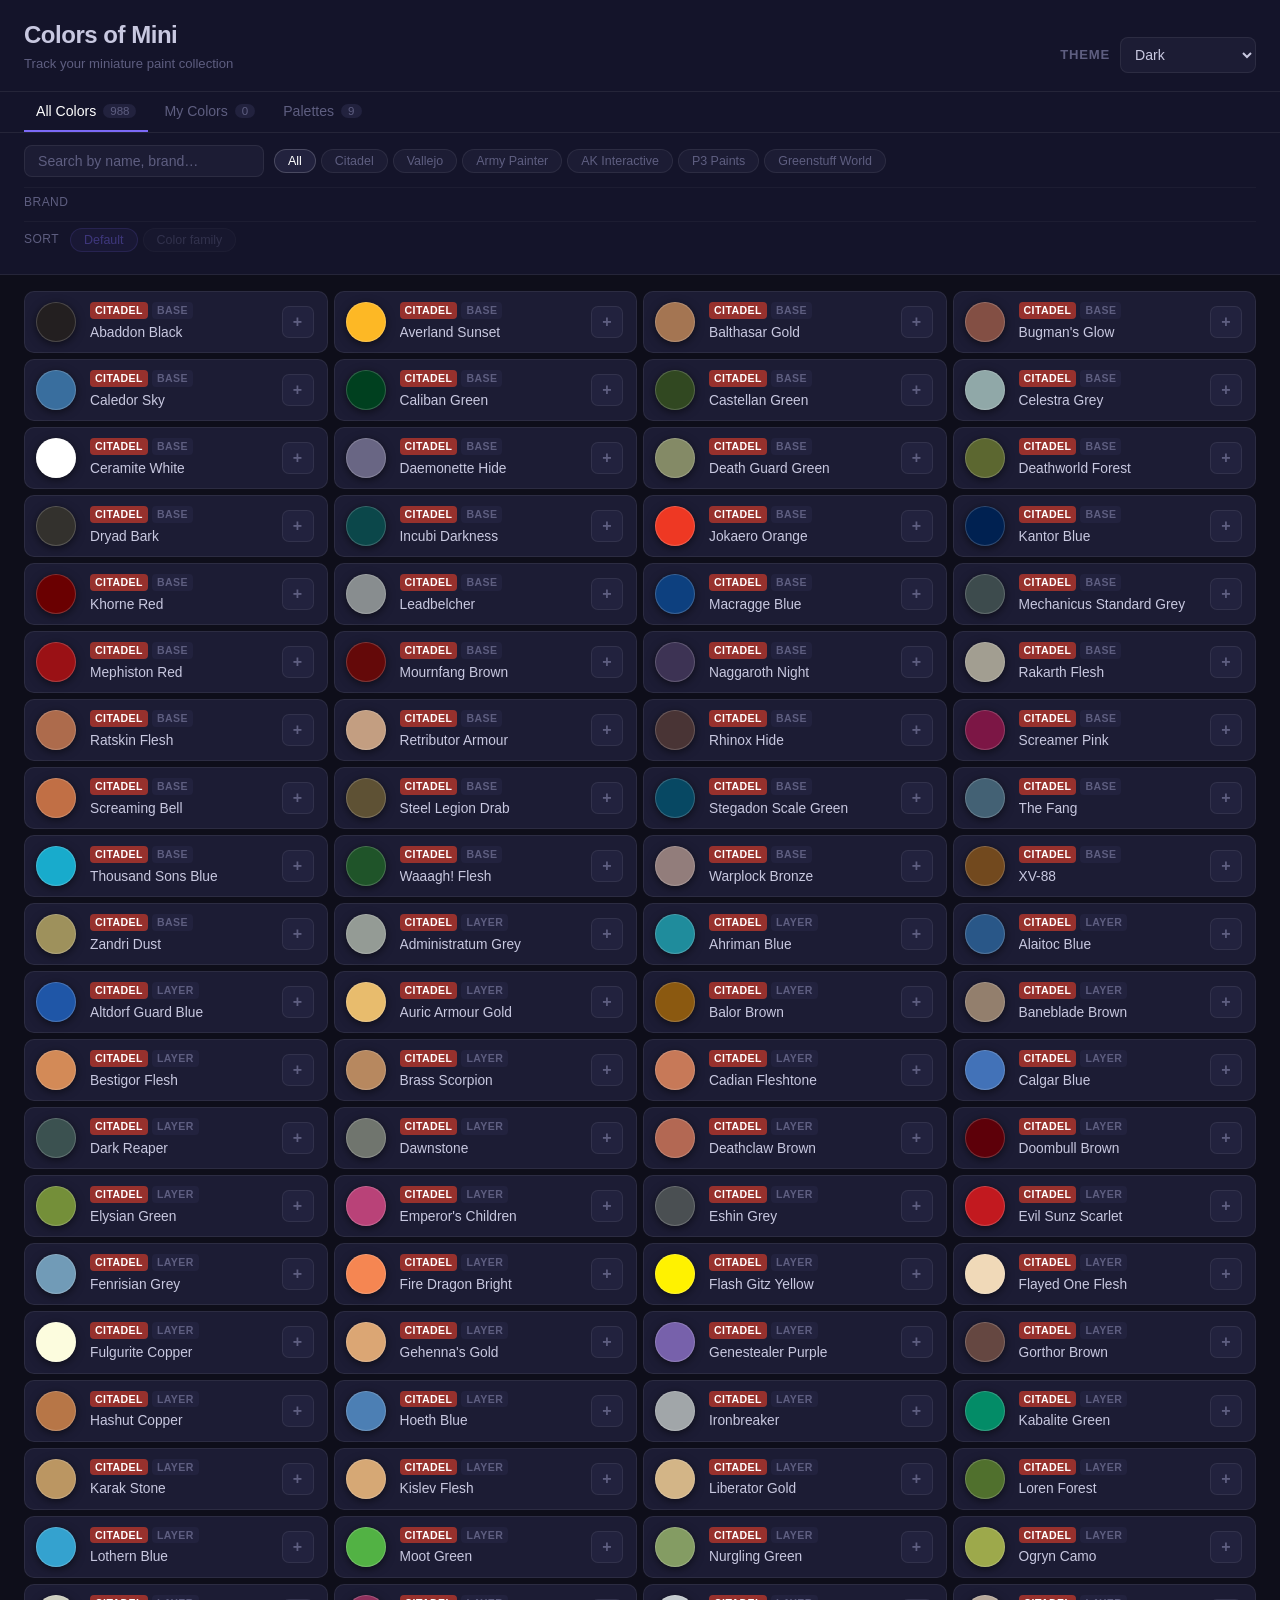
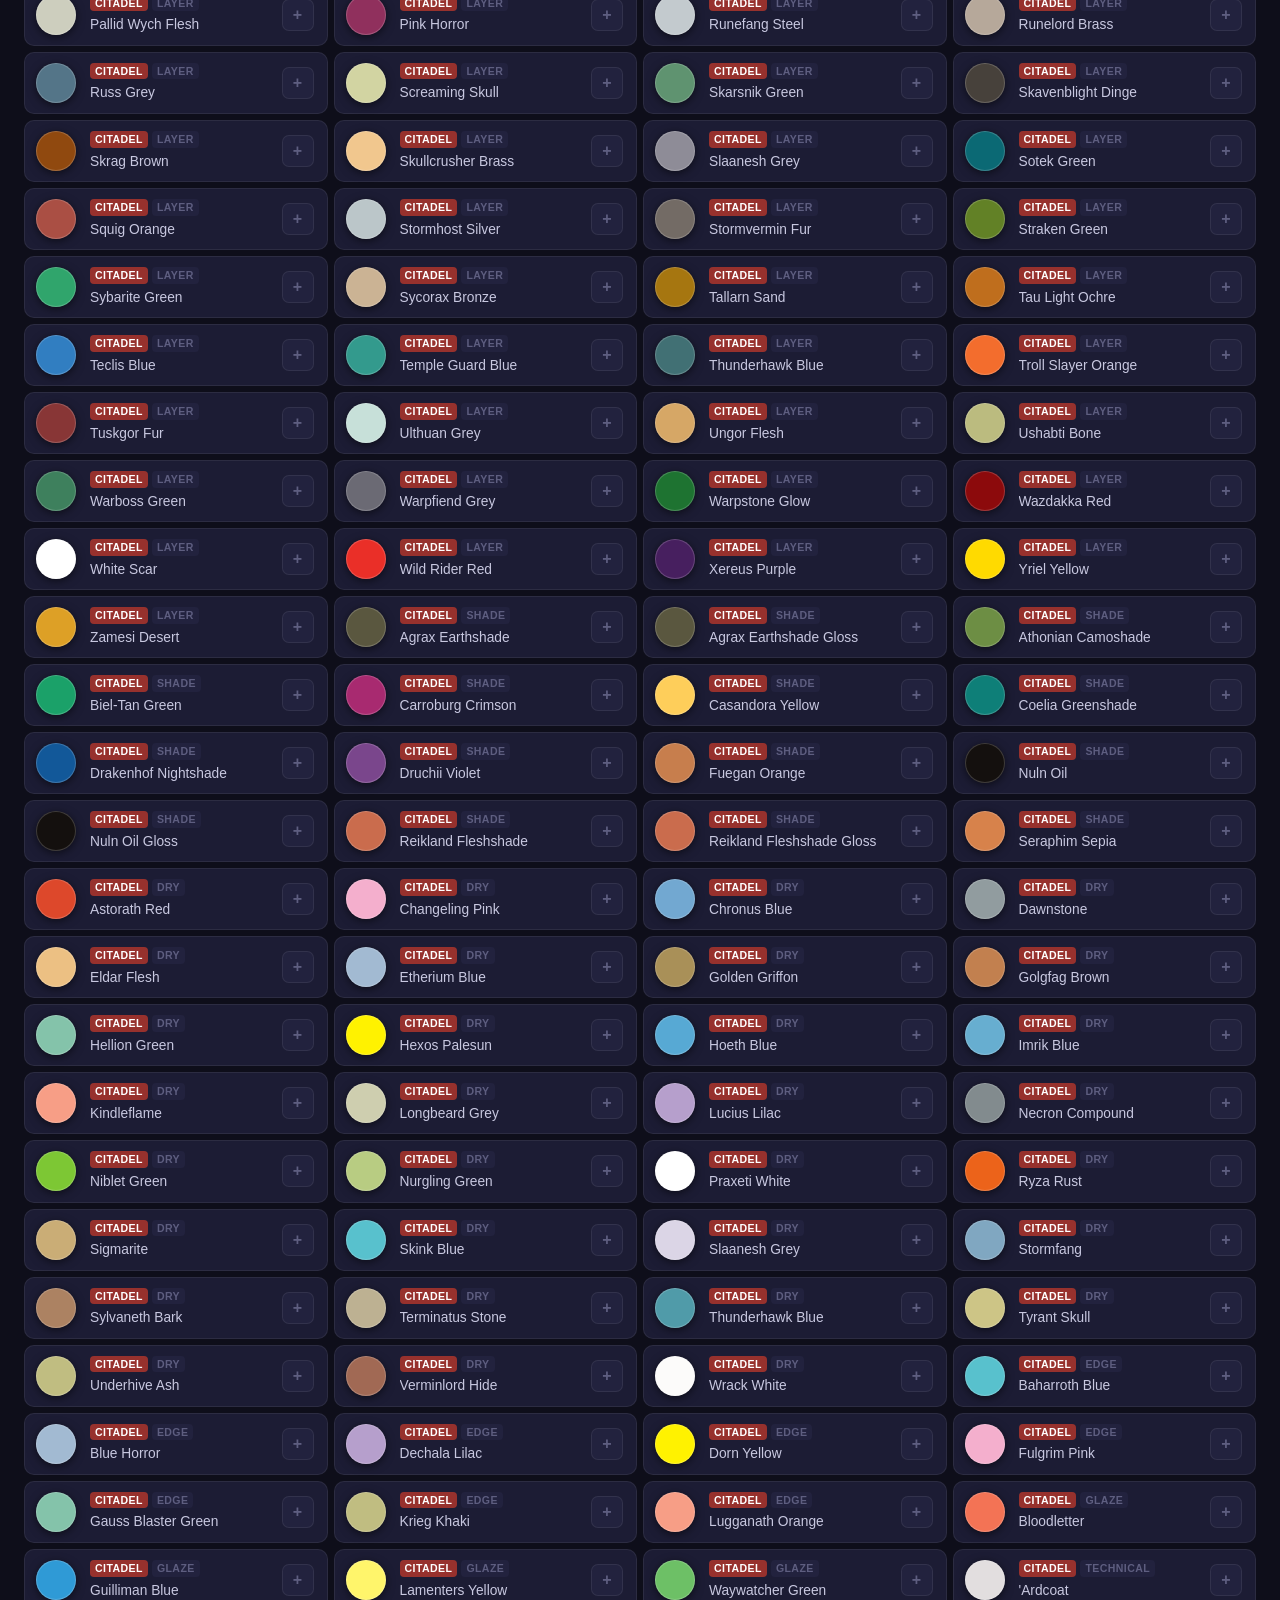
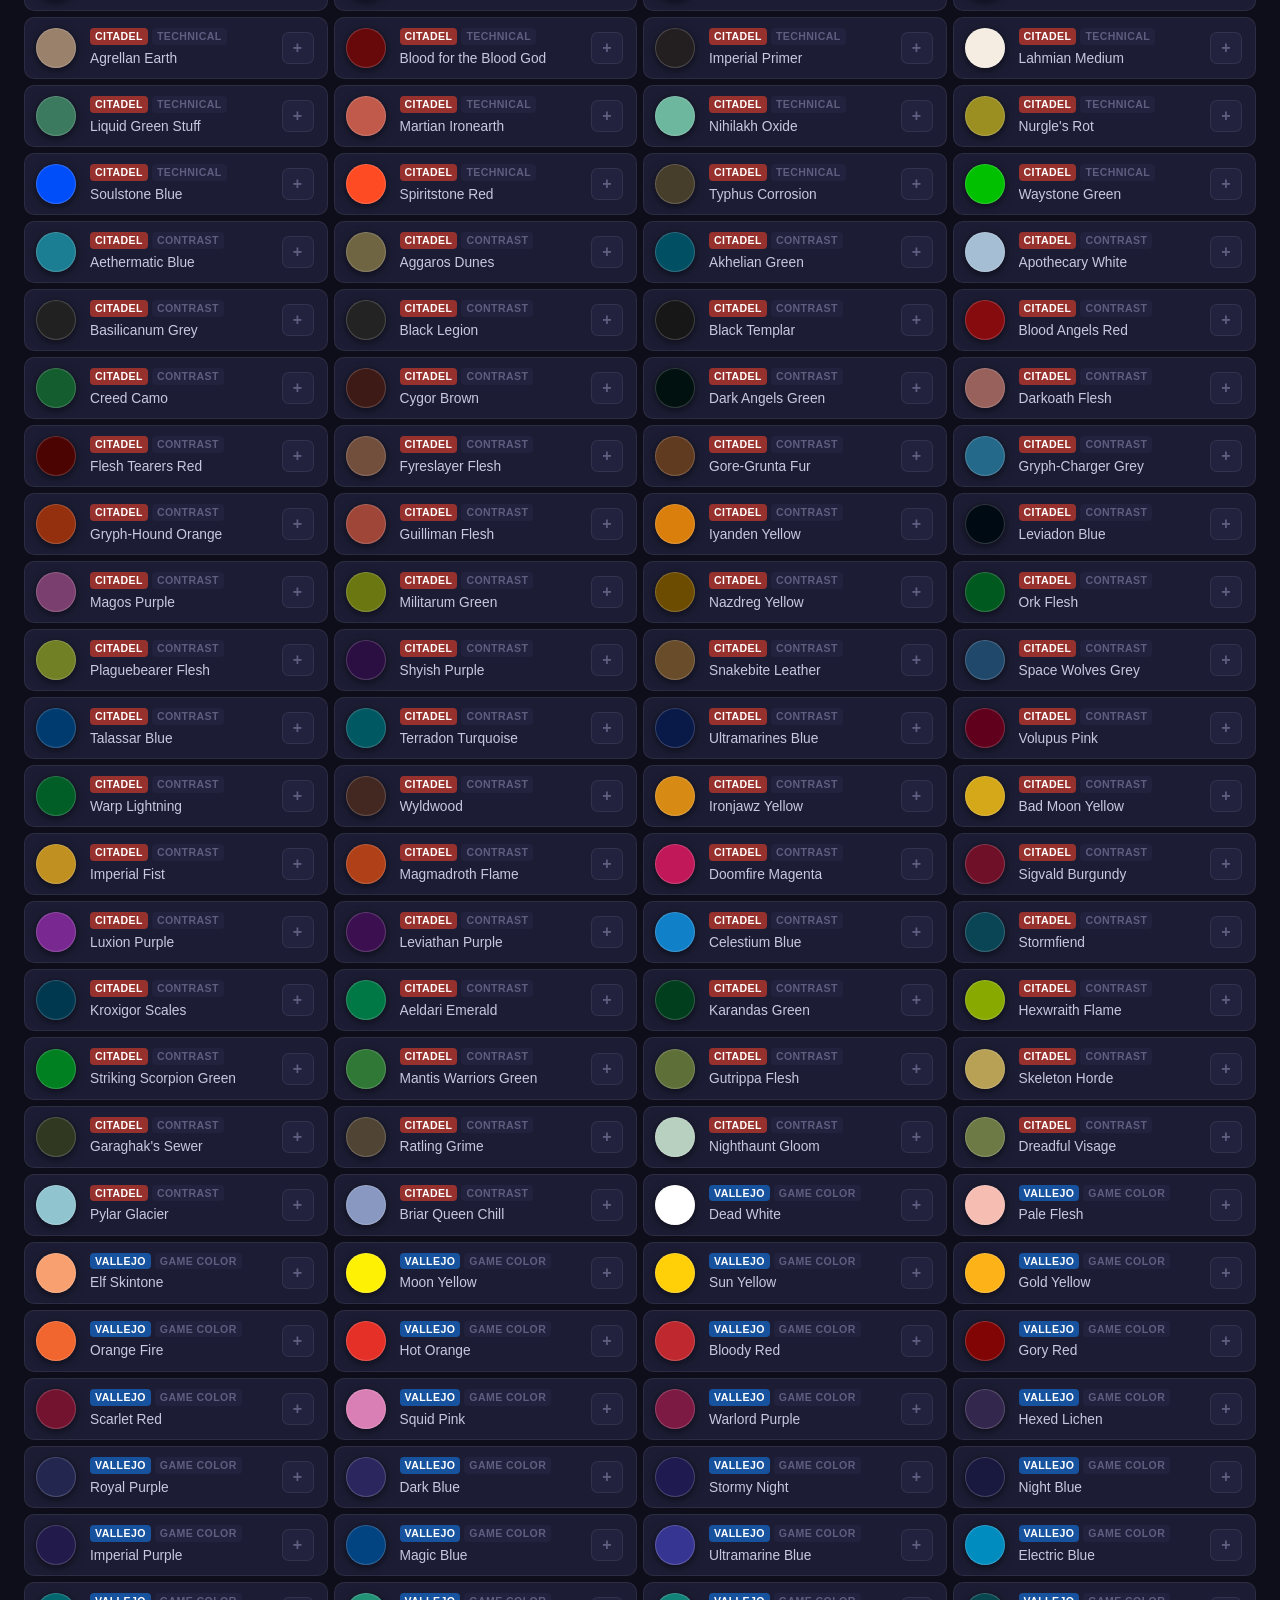
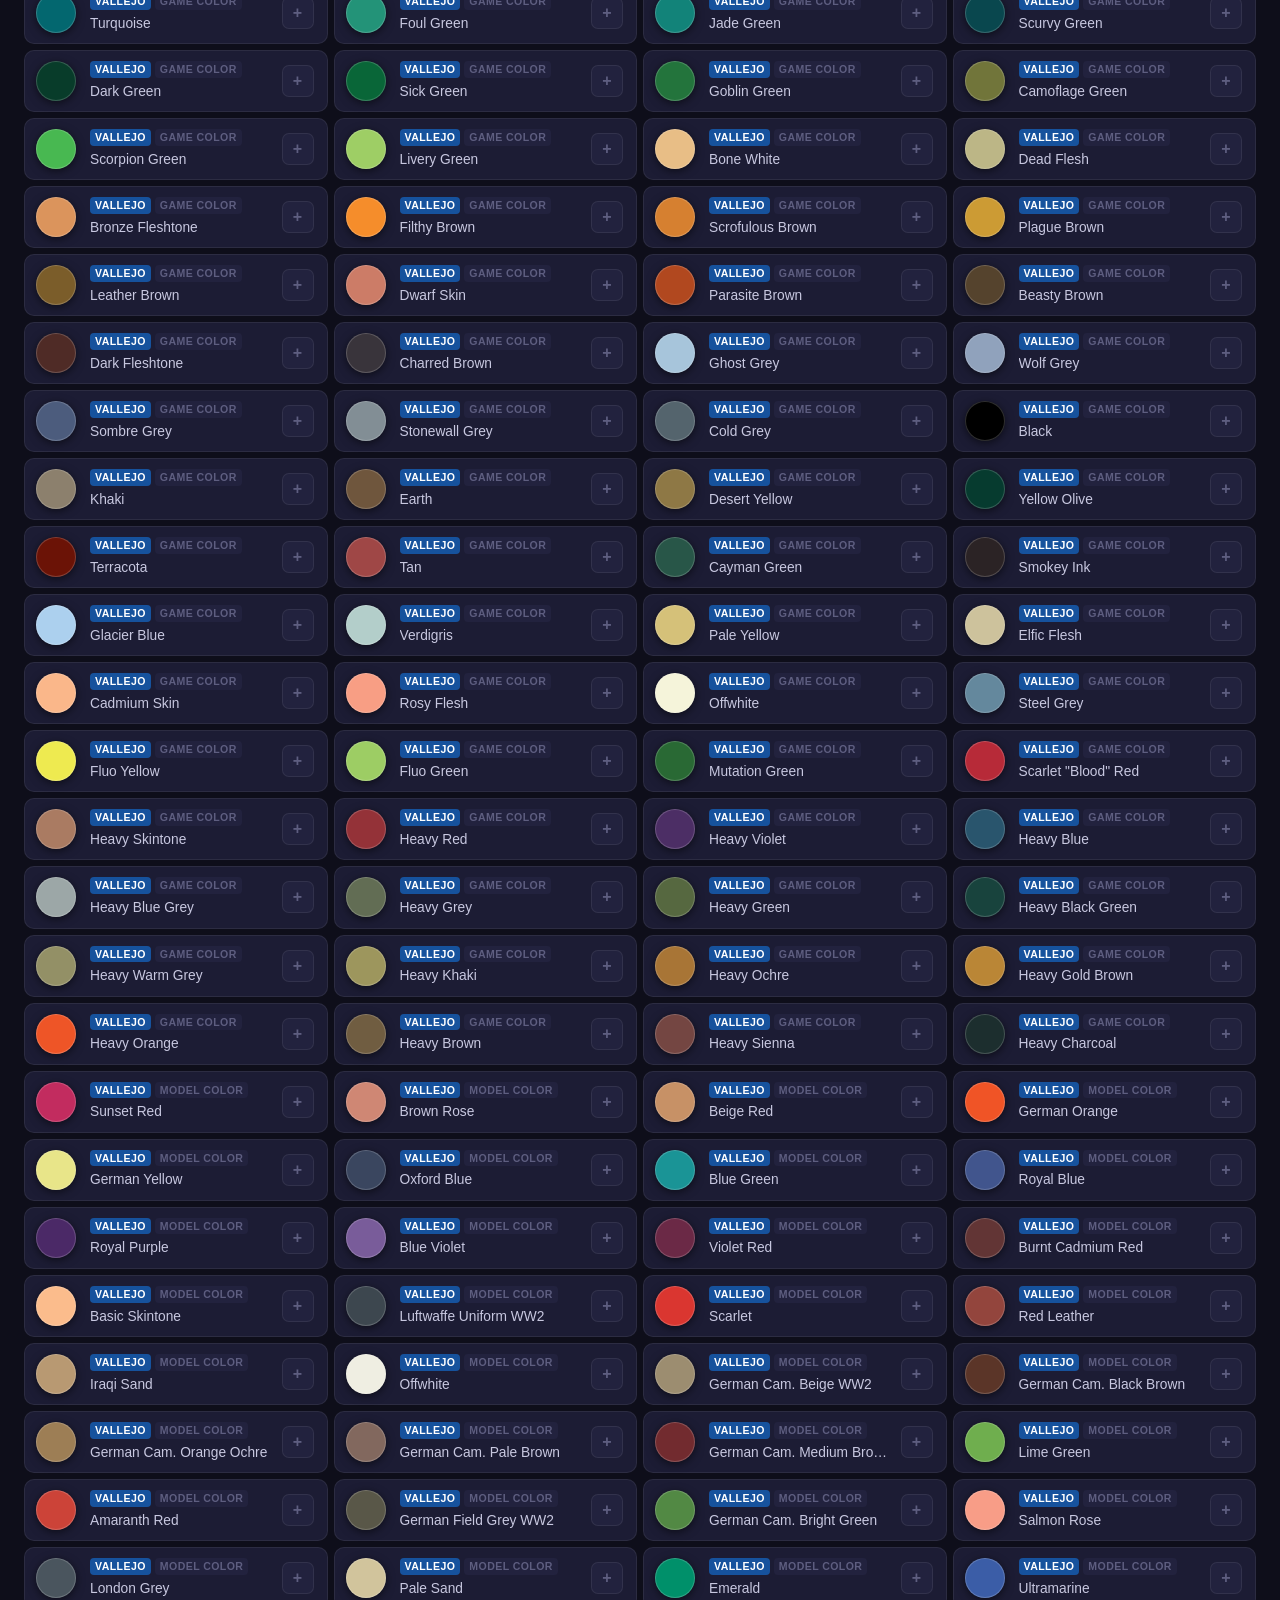
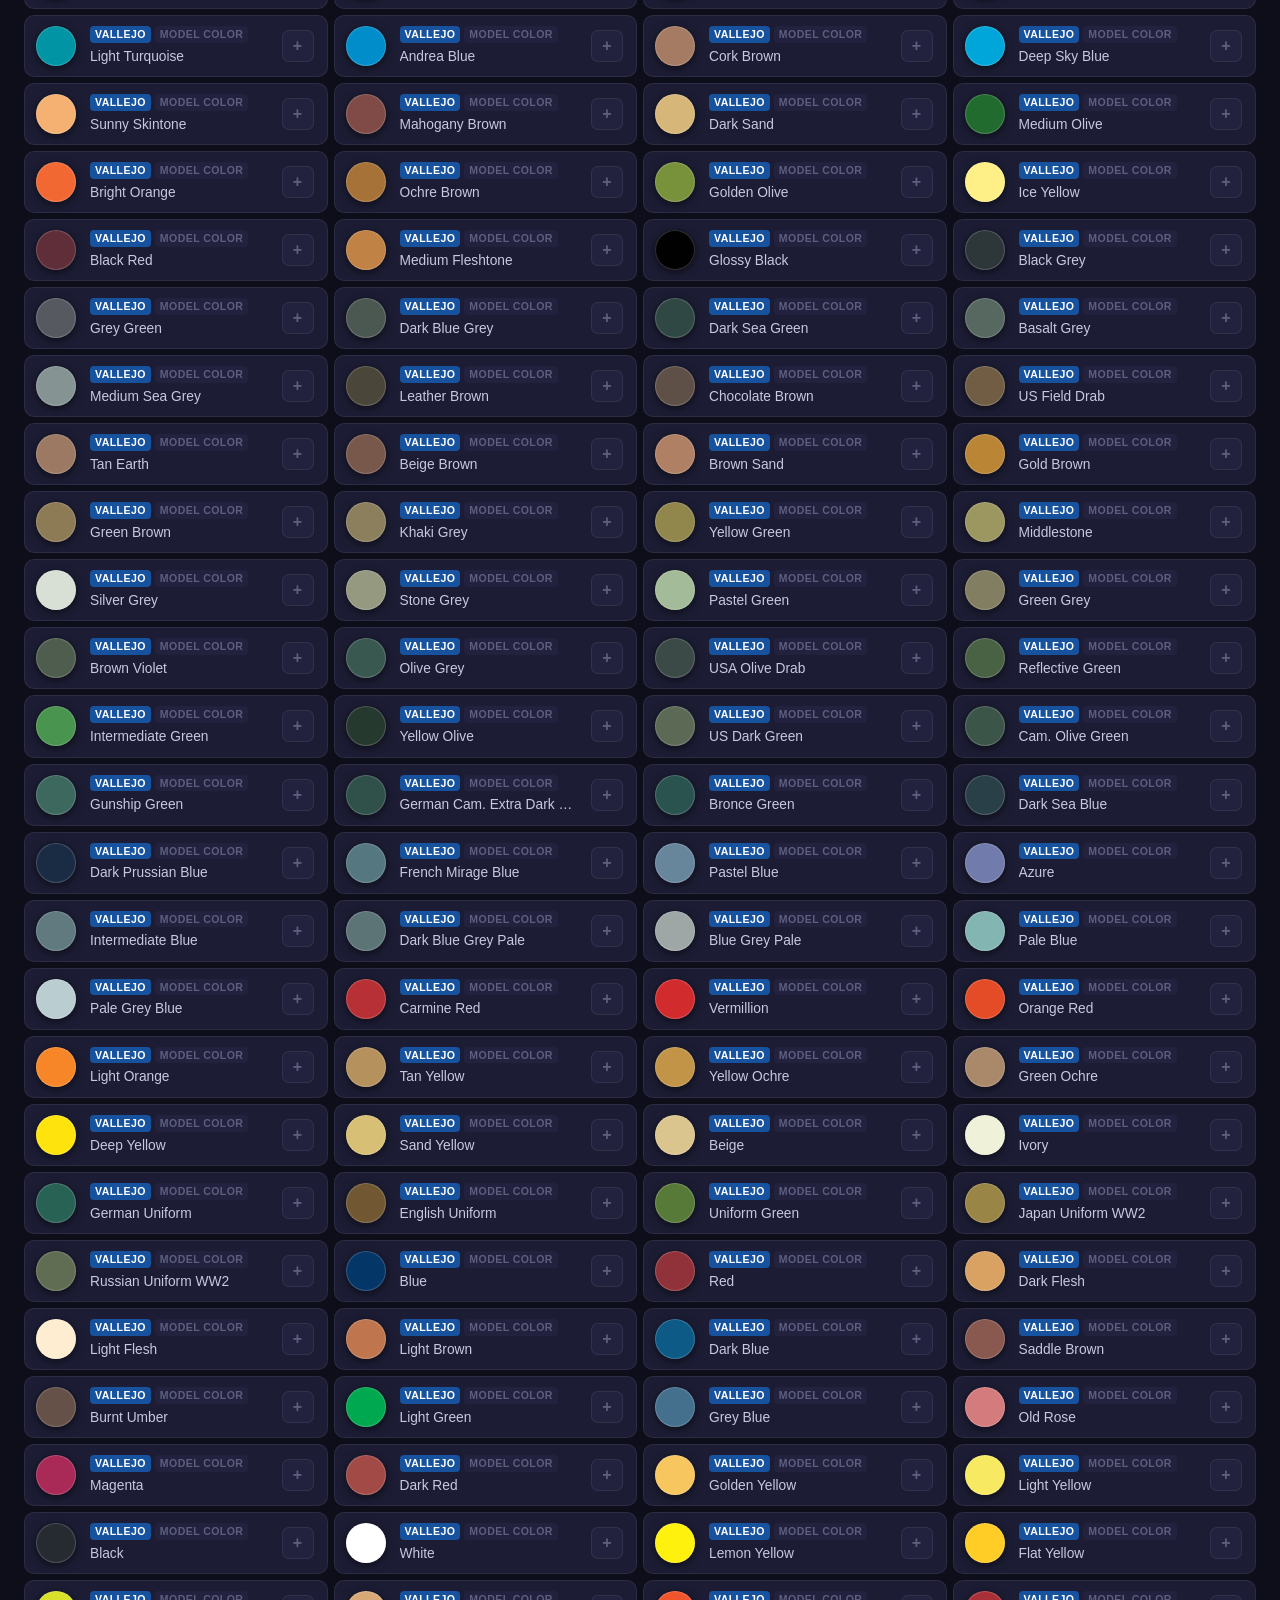
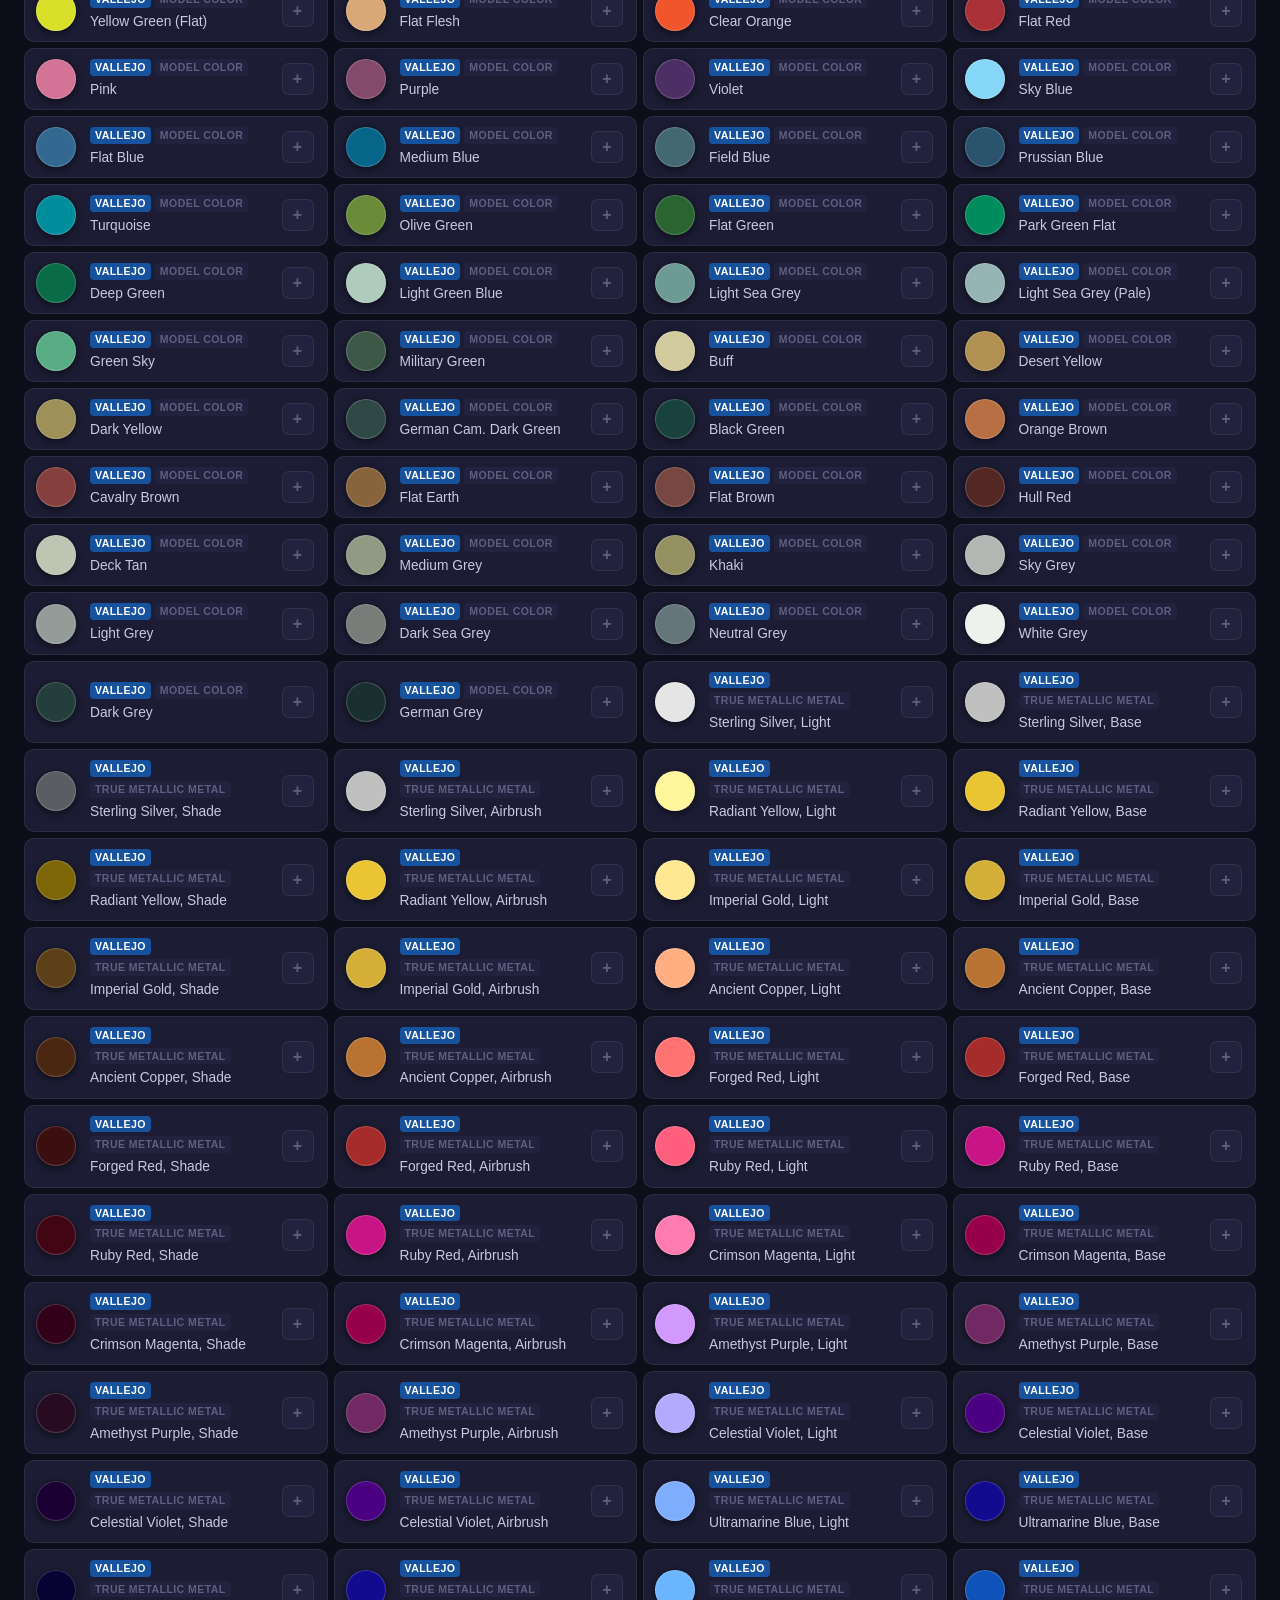
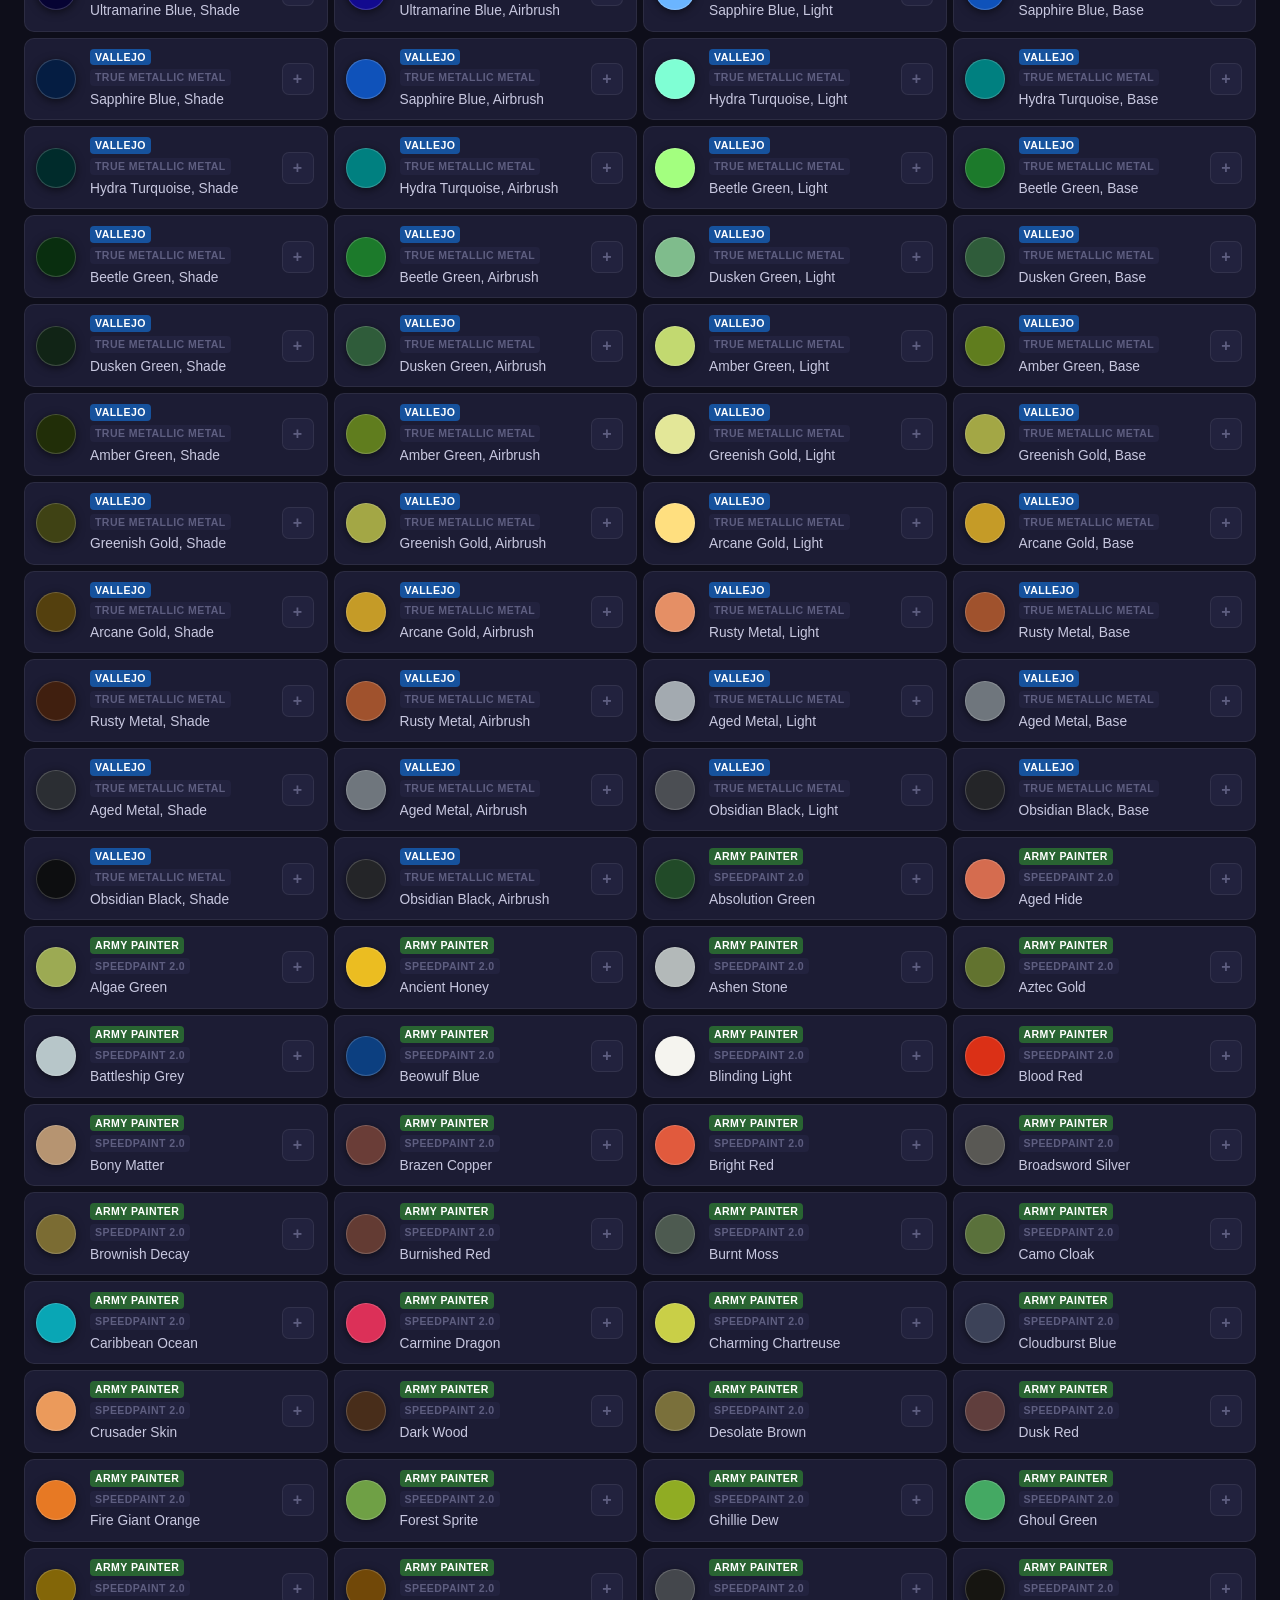
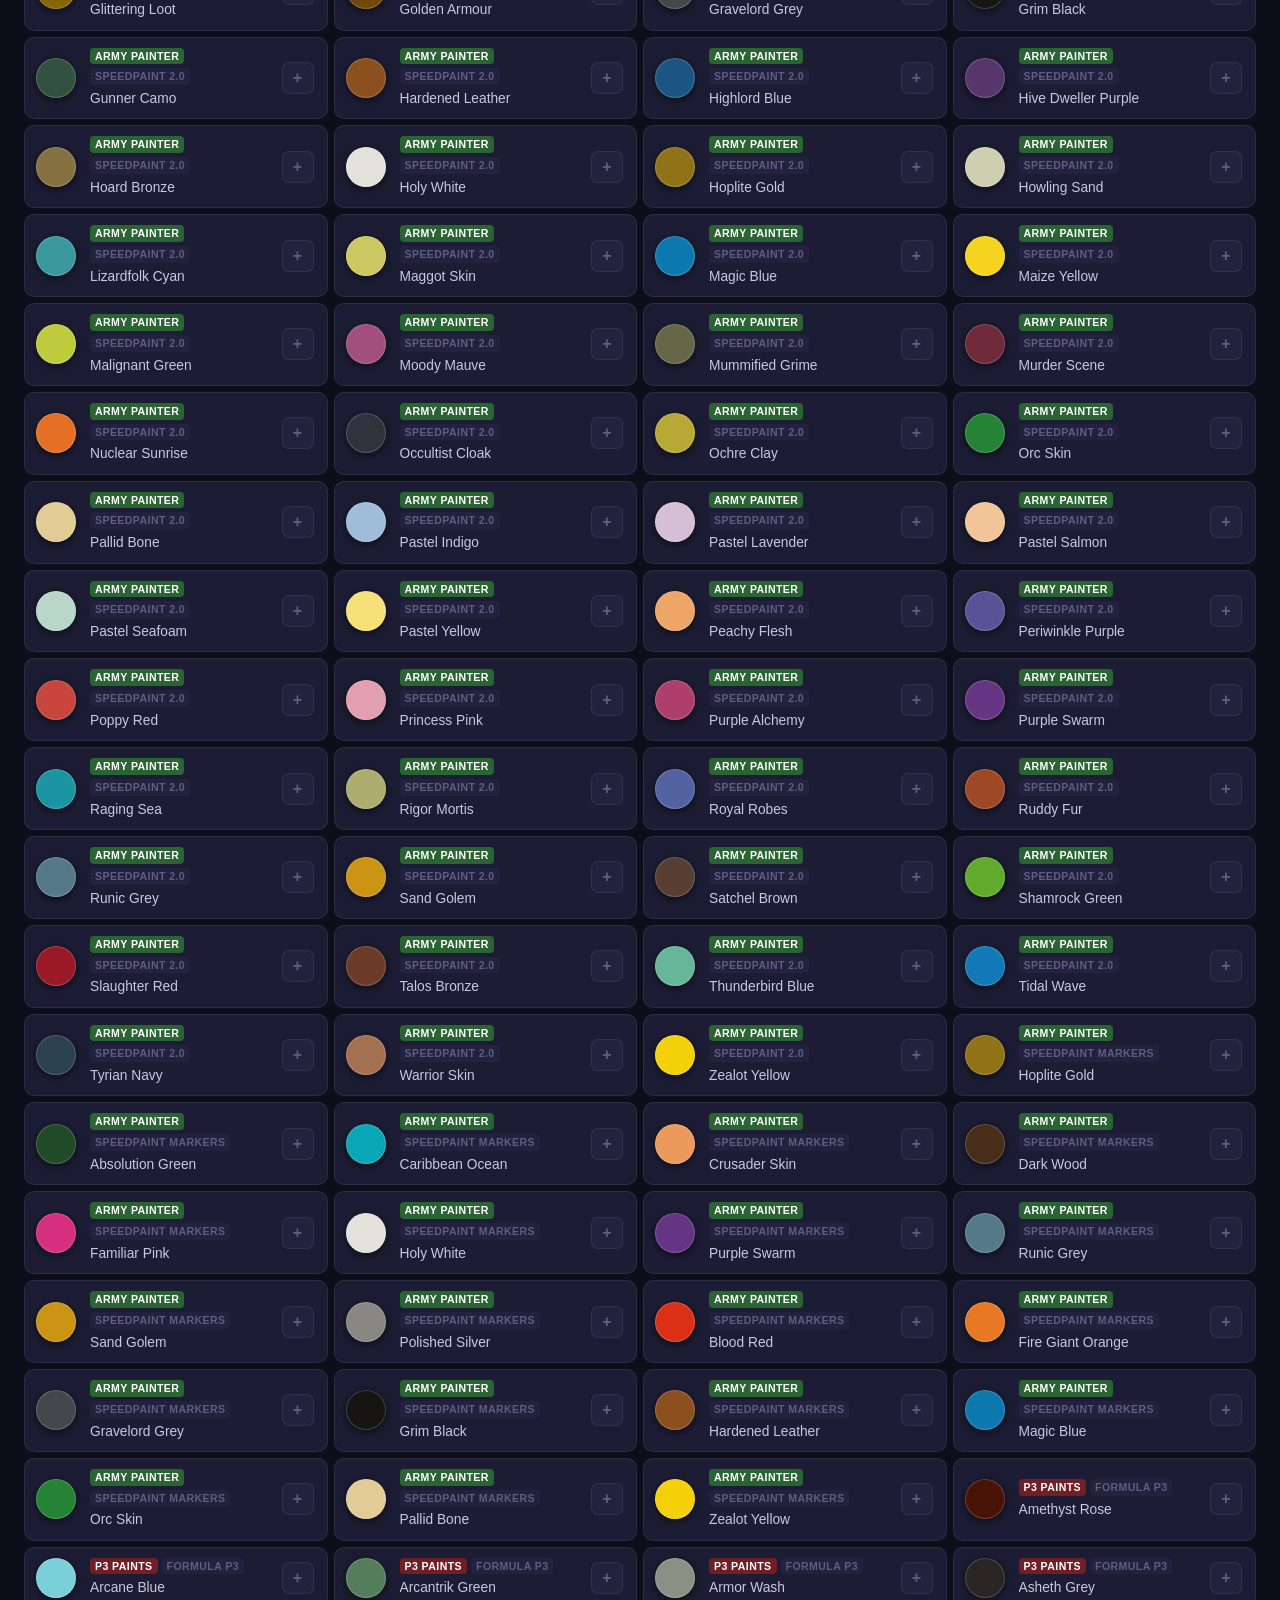
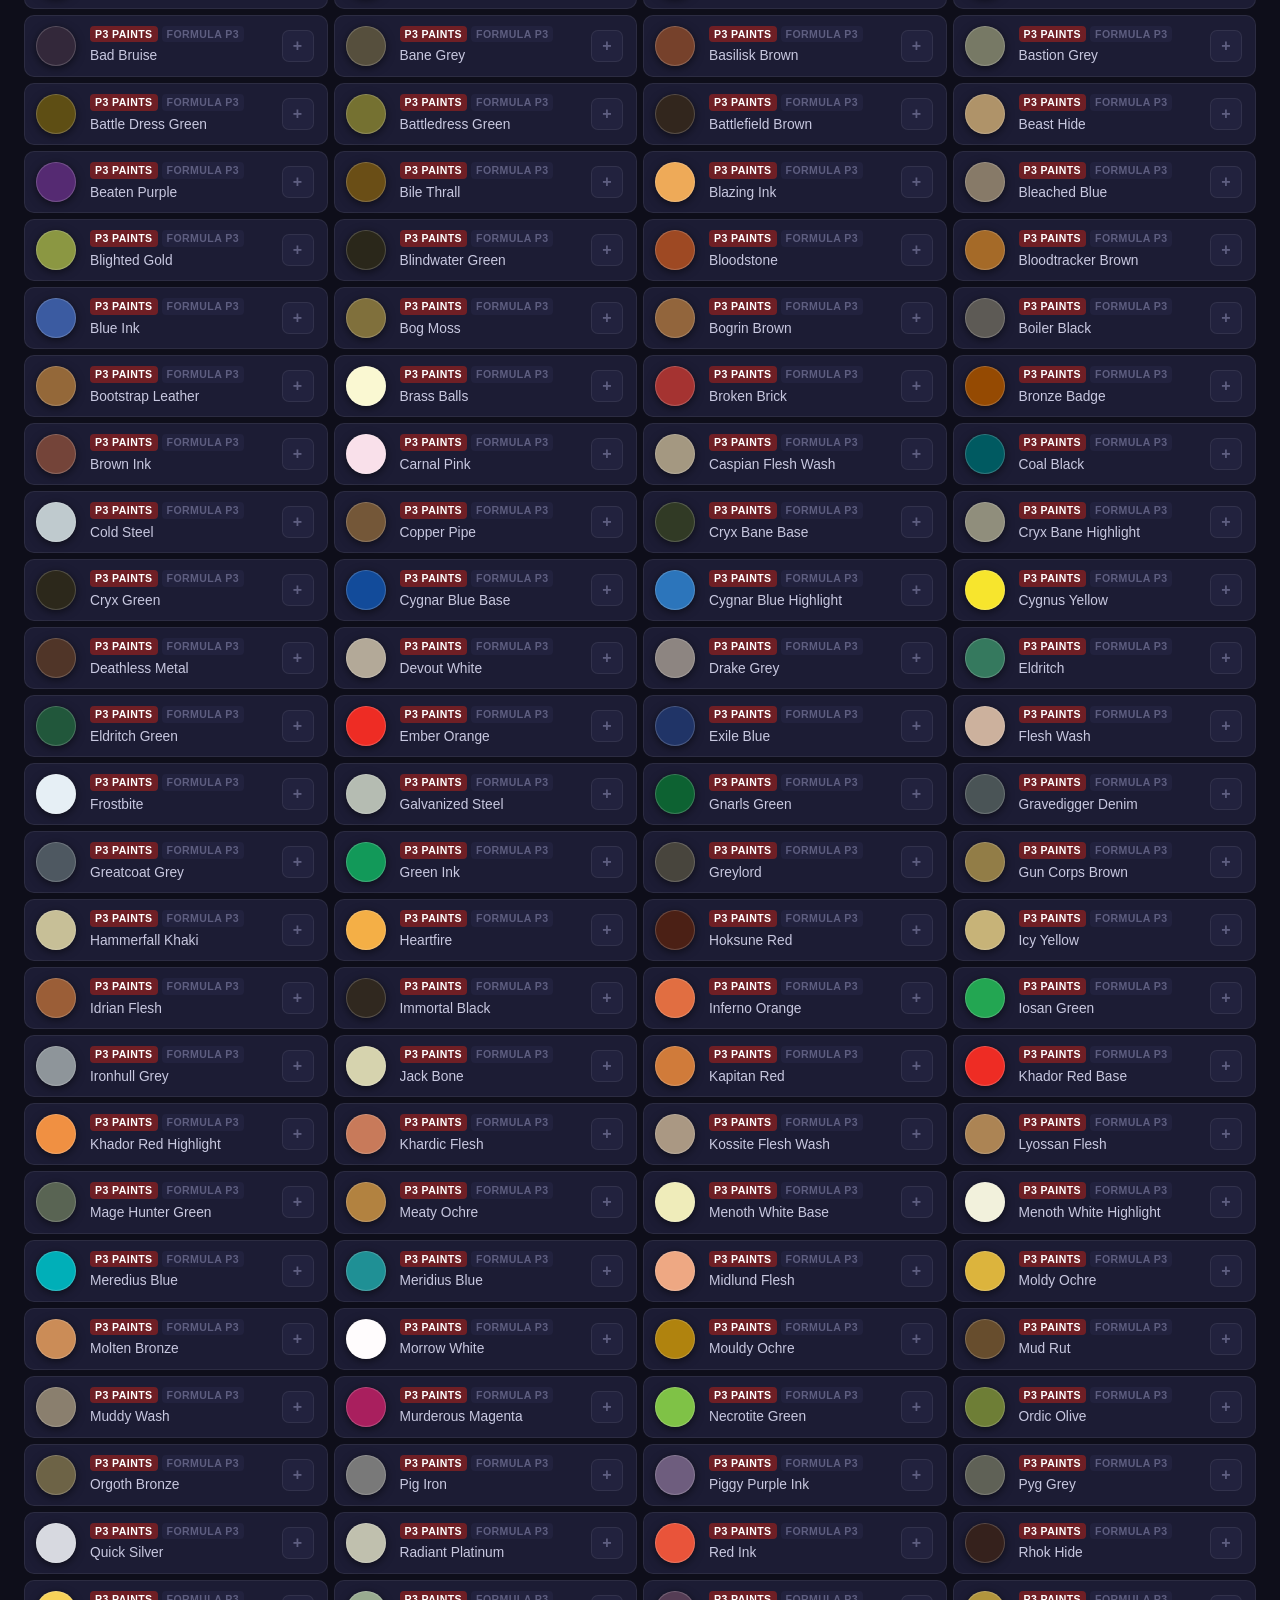
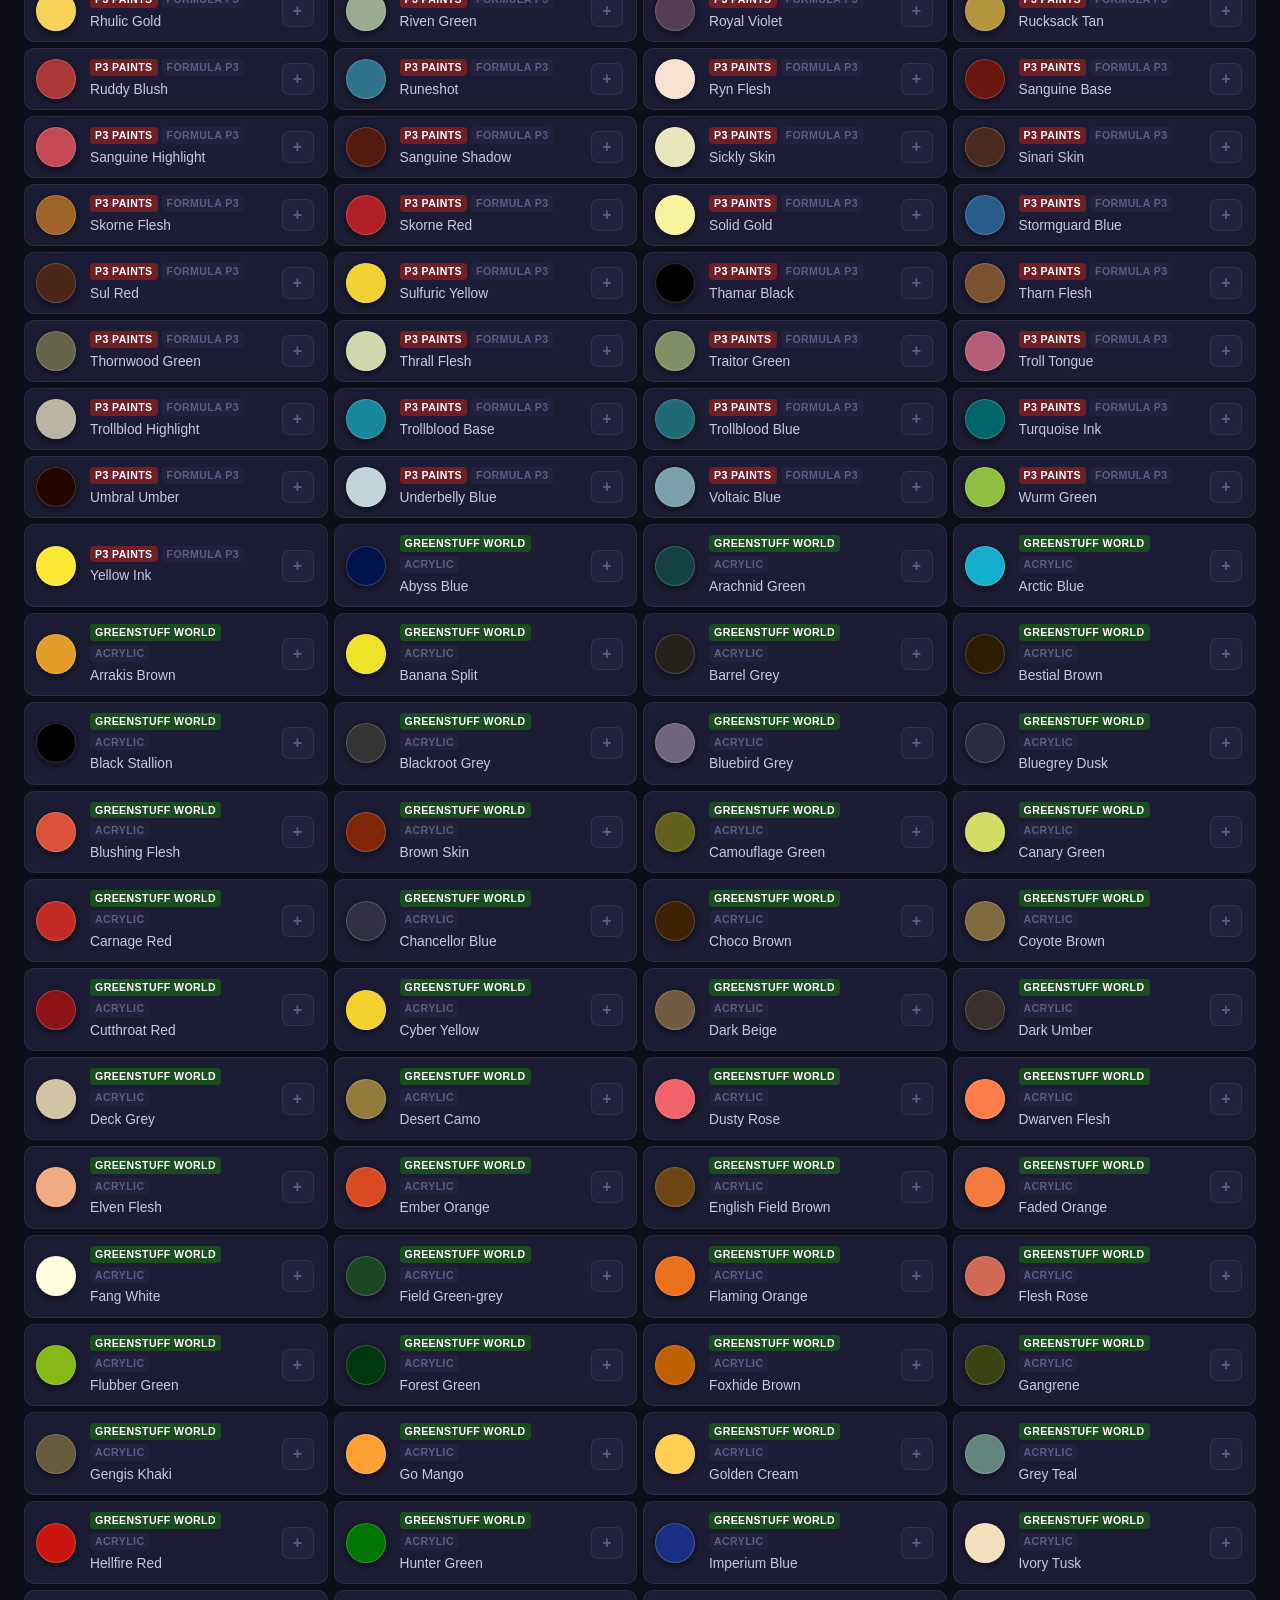
==== index.html @ d6611e7a "Implement theme selection and sorting options in the Colors of Mini app" ====
<!DOCTYPE html>
<html lang="en">
<head>
  <meta charset="UTF-8">
  <meta name="viewport" content="width=device-width, initial-scale=1.0">
  <title>Colors of Mini</title>
  <link rel="stylesheet" href="style.css">
</head>
<body>

  <header class="site-header">
    <div class="header-inner">
      <div>
        <h1 class="site-title">Colors of Mini</h1>
        <p class="site-sub">Track your miniature paint collection</p>
      </div>
      <div class="theme-control">
        <label for="theme-select">Theme</label>
        <select id="theme-select" aria-label="Select theme">
          <option value="dark" selected>Dark</option>
          <option value="light">Light</option>
        </select>
      </div>
    </div>
  </header>

  <nav class="tab-nav">
    <button class="tab-btn active" data-tab="all">
      All Colors <span class="tab-badge" id="count-all">0</span>
    </button>
    <button class="tab-btn" data-tab="mine">
      My Colors <span class="tab-badge owned" id="count-mine">0</span>
    </button>
    <button class="tab-btn" data-tab="palettes">
      Palettes <span class="tab-badge" id="count-palettes">0</span>
    </button>
  </nav>

  <div class="toolbar" id="toolbar-all">
    <input class="search-input" id="search" type="search" placeholder="Search by name, brand…" autocomplete="off">
    <div class="company-pills">
      <button class="pill active" data-company="all">All</button>
      <button class="pill citadel"      data-company="Citadel">Citadel</button>
      <button class="pill vallejo"      data-company="Vallejo">Vallejo</button>
      <button class="pill army-painter"     data-company="Army Painter">Army Painter</button>
      <button class="pill ak-interactive"   data-company="AK Interactive">AK Interactive</button>
      <button class="pill p3-paints"        data-company="P3 Paints">P3 Paints</button>
      <button class="pill greenstuff-world" data-company="Greenstuff World">Greenstuff World</button>
    </div>
    <div class="brand-row" id="brand-row" hidden>
      <span class="filter-label">Brand</span>
      <div class="company-pills" id="brand-pills"></div>
    </div>
    <div class="all-sort-row" id="all-sort-row">
      <span class="filter-label">Sort</span>
      <div class="sort-pills" id="all-sort-pills">
        <button class="sort-pill active" data-allsort="default">Default</button>
        <button class="sort-pill" data-allsort="color">Color family</button>
      </div>
    </div>
    <span class="result-count" id="result-count"></span>
  </div>

  <main>
    <section id="view-all" class="view active">
      <div id="list-all"></div>
      <p class="empty-msg" id="empty-search" hidden>No colors match your search.</p>
    </section>

    <section id="view-mine" class="view">
      <div class="mine-toolbar" id="mine-toolbar">
        <span class="mine-sort-label">Sort by</span>
        <div class="sort-pills">
          <button class="sort-pill active" data-sort="company">Company</button>
          <button class="sort-pill"        data-sort="color">Color family</button>
        </div>
        <div class="mine-actions">
          <button class="action-btn" id="btn-export">↓ Export</button>
          <label  class="action-btn" id="btn-import-label" title="Import collection">
            ↑ Import
            <input type="file" id="import-file" accept=".json" hidden>
          </label>
          <button class="action-btn danger" id="btn-clear">✕ Clear all</button>
        </div>
      </div>
      <div id="list-mine"></div>
      <div class="empty-state" id="empty-mine">
        <div class="empty-icon">🎨</div>
        <p>Your collection is empty.</p>
        <p class="empty-hint">Switch to <strong>All Colors</strong> and click <strong>+</strong> to add paints.</p>
      </div>
    </section>

    <section id="view-palettes" class="view">
      <div class="palette-intro">
        <p>Explore curated miniature palettes and get tailored suggestions from your collection. If a palette is missing paint, this tab will recommend colors to complete it.</p>
      </div>
      <div class="palette-grid" id="palette-list"></div>
      <div class="palette-feedback">
        <section class="panel">
          <div class="panel-header">
            <h2>Your palette suggestions</h2>
            <p>Based on the colors you own, the app recommends core paint palettes and matching colors to fill gaps.</p>
          </div>
          <div id="palette-analysis"></div>
        </section>
        <section class="panel">
          <div class="panel-header">
            <h2>Missing color recommendations</h2>
            <p>Colors you don't own yet are matched with nearest available paints from the collection.</p>
          </div>
          <div id="missing-list"></div>
        </section>
      </div>
    </section>
  </main>

  <script src="app.js"></script>
</body>
</html>
---- style.css ----
/* ── Reset & root ─────────────────────────────────────────── */
*, *::before, *::after { box-sizing: border-box; margin: 0; padding: 0; }

:root {
  --bg:           #0e0e1a;
  --bg-2:         #14142a;
  --surface:      #1c1c34;
  --surface-2:    #22223e;
  --surface-h:    #292948;
  --border:       rgba(255,255,255,0.07);
  --border-soft:  rgba(255,255,255,0.04);
  --text:         #c8c8e0;
  --text-muted:   #5e5e80;
  --accent:       #7c6af7;
  --accent-dim:   rgba(124,106,247,0.14);
  --accent-ring:  rgba(124,106,247,0.38);

  --co-citadel:   #c0392b;
  --co-vallejo:   #1565c0;
  --co-army:      #2e7d32;
  --co-ak:        #1a3a7c;
  --co-p3:        #8b2020;
  --co-gsw:       #1a5c1a;
}

:root[data-theme="light"] {
  --bg:           #f4f5f7;
  --bg-2:         #ffffff;
  --surface:      #ffffff;
  --surface-2:    #f7f7fb;
  --surface-h:    #eef2ff;
  --border:       rgba(15,23,42,0.08);
  --border-soft:  rgba(15,23,42,0.05);
  --text:         #111827;
  --text-muted:   #4b5563;
  --accent:       #5b21b6;
  --accent-dim:   rgba(91,33,182,0.12);
  --accent-ring:  rgba(91,33,182,0.2);
}

body {
  background: var(--bg);
  color: var(--text);
  font-family: -apple-system, BlinkMacSystemFont, 'Segoe UI', Roboto, sans-serif;
  line-height: 1.4;
  min-height: 100vh;
}

/* ── Header ───────────────────────────────────────────────── */
.site-header {
  background: var(--bg-2);
  border-bottom: 1px solid var(--border);
  padding: 18px 24px;
}
.header-inner {
  align-items: flex-end;
  display: flex;
  justify-content: space-between;
  gap: 24px;
}
.theme-control {
  display: flex;
  align-items: center;
  gap: 10px;
}
.theme-control label {
  color: var(--text-muted);
  font-size: 0.82rem;
  font-weight: 600;
  text-transform: uppercase;
  letter-spacing: 0.06em;
}
.theme-control select {
  background: var(--surface);
  border: 1px solid var(--border);
  border-radius: 8px;
  color: var(--text);
  font-size: 0.88rem;
  padding: 8px 10px;
  min-width: 136px;
}
.site-title {
  font-size: 1.5rem;
  font-weight: 700;
  color: var(--text);
  letter-spacing: -0.02em;
}
.site-sub {
  font-size: 0.82rem;
  color: var(--text-muted);
  margin-top: 3px;
}

/* ── Tab nav ──────────────────────────────────────────────── */
.tab-nav {
  background: var(--bg-2);
  border-bottom: 1px solid var(--border);
  display: flex;
  padding: 0 24px;
  gap: 4px;
}
.tab-btn {
  align-items: center;
  background: none;
  border: none;
  border-bottom: 2px solid transparent;
  color: var(--text-muted);
  cursor: pointer;
  display: flex;
  font-size: 0.88rem;
  font-weight: 500;
  gap: 7px;
  padding: 11px 12px;
  transition: color 0.15s, border-color 0.15s;
}
.tab-btn:hover { color: var(--text); }
.tab-btn.active { color: #fff; border-bottom-color: var(--accent); }

.tab-badge {
  background: var(--surface-2);
  border-radius: 99px;
  color: var(--text-muted);
  font-size: 0.72rem;
  padding: 1px 7px;
}
.tab-badge.owned {
  background: var(--accent-dim);
  color: var(--accent);
}

/* ── Toolbar ──────────────────────────────────────────────── */
.toolbar {
  align-items: center;
  background: var(--bg-2);
  border-bottom: 1px solid var(--border);
  display: flex;
  flex-wrap: wrap;
  gap: 10px;
  padding: 12px 24px;
}
.search-input {
  background: var(--surface);
  border: 1px solid var(--border);
  border-radius: 8px;
  color: var(--text);
  font-size: 0.88rem;
  outline: none;
  padding: 7px 13px;
  transition: border-color 0.15s;
  width: 240px;
}
.search-input::placeholder { color: var(--text-muted); }
.search-input:focus { border-color: var(--accent); }

.company-pills { display: flex; gap: 5px; flex-wrap: wrap; }

.pill {
  background: var(--surface);
  border: 1px solid var(--border);
  border-radius: 99px;
  color: var(--text-muted);
  cursor: pointer;
  font-size: 0.78rem;
  font-weight: 500;
  padding: 4px 13px;
  transition: background 0.15s, color 0.15s, border-color 0.15s;
}
.pill:hover { color: var(--text); background: var(--surface-2); }
.pill.active { color: #fff; border-color: rgba(255,255,255,0.18); background: var(--surface-2); }

.pill.citadel.active      { background: rgba(192,57,43,.22);  color: #ef9a9a; border-color: rgba(192,57,43,.45); }
.pill.vallejo.active      { background: rgba(21,101,192,.22); color: #90caf9; border-color: rgba(21,101,192,.45); }
.pill.army-painter.active   { background: rgba(46,125,50,.22);  color: #a5d6a7; border-color: rgba(46,125,50,.45); }
.pill.ak-interactive.active { background: rgba(26,58,124,.22);  color: #90b0ef; border-color: rgba(26,58,124,.45); }
.pill.p3-paints.active      { background: rgba(139,32,32,.22);  color: #ef9a9a; border-color: rgba(139,32,32,.45); }
.pill.greenstuff-world.active { background: rgba(26,92,26,.22); color: #a5d6a7; border-color: rgba(26,92,26,.45); }

.brand-row,
.all-sort-row {
  align-items: center;
  display: flex;
  flex-basis: 100%;
  gap: 8px;
  padding-top: 6px;
  border-top: 1px solid var(--border-soft);
}
.filter-label {
  color: var(--text-muted);
  flex-shrink: 0;
  font-size: 0.75rem;
  font-weight: 500;
  letter-spacing: 0.04em;
  text-transform: uppercase;
  width: 38px;
}

.result-count {
  color: var(--text-muted);
  font-size: 0.78rem;
  margin-left: auto;
}

/* ── Views ────────────────────────────────────────────────── */
.view { display: none; }
.view.active { display: block; }

main { padding: 16px 24px 40px; }

/* ── Color grid ───────────────────────────────────────────── */
.color-list {
  display: grid;
  gap: 6px;
  grid-template-columns: repeat(auto-fill, minmax(300px, 1fr));
}

/* ── Color card ───────────────────────────────────────────── */
.color-card {
  align-items: center;
  background: var(--surface);
  border: 1px solid var(--border);
  border-radius: 10px;
  cursor: default;
  display: grid;
  gap: 12px;
  grid-template-columns: 42px 1fr 34px;
  padding: 10px 11px;
  transition: background 0.12s, border-color 0.12s;
}
.color-card:hover { background: var(--surface-h); }
.color-card.owned {
  background: rgba(124,106,247,0.06);
  border-color: var(--accent-ring);
}

.color-circle {
  border-radius: 50%;
  box-shadow:
    inset 0 0 0 1px rgba(255,255,255,0.18),
    0 2px 8px rgba(0,0,0,0.55);
  flex-shrink: 0;
  height: 40px;
  width: 40px;
}

.color-info { min-width: 0; }

.color-meta {
  align-items: center;
  display: flex;
  flex-wrap: wrap;
  gap: 4px;
  margin-bottom: 4px;
}
.badge {
  border-radius: 4px;
  font-size: 0.66rem;
  font-weight: 600;
  letter-spacing: 0.04em;
  padding: 1px 5px;
  text-transform: uppercase;
  white-space: nowrap;
}
.badge-co { color: #fff; }
.badge-co.Citadel      { background: rgba(192,57,43,.75); }
.badge-co.Vallejo      { background: rgba(21,101,192,.75); }
.badge-co.Army-Painter    { background: rgba(46,125,50,.75); }
.badge-co.AK-Interactive  { background: rgba(26,58,124,.75); }
.badge-co.P3-Paints       { background: rgba(139,32,32,.75); }
.badge-co.Greenstuff-World { background: rgba(26,92,26,.75); }
.badge-brand {
  background: var(--surface-2);
  color: var(--text-muted);
}

.color-name {
  color: var(--text);
  font-size: 0.86rem;
  font-weight: 500;
  overflow: hidden;
  text-overflow: ellipsis;
  white-space: nowrap;
}

/* ── Toggle button ────────────────────────────────────────── */
.toggle-btn {
  align-items: center;
  background: var(--surface-2);
  border: 1px solid var(--border);
  border-radius: 7px;
  color: var(--text-muted);
  cursor: pointer;
  display: flex;
  font-size: 1rem;
  font-weight: 700;
  height: 32px;
  justify-content: center;
  line-height: 1;
  transition: background 0.12s, color 0.12s, border-color 0.12s;
  width: 32px;
}
.toggle-btn:hover { background: var(--surface-h); color: #fff; }
.toggle-btn.owned {
  background: var(--accent-dim);
  border-color: var(--accent-ring);
  color: var(--accent);
}
.toggle-btn.owned:hover { background: rgba(124,106,247,0.25); }

/* ── Mine toolbar (sort + actions) ───────────────────────── */
.mine-toolbar {
  align-items: center;
  border-bottom: 1px solid var(--border);
  display: flex;
  flex-wrap: wrap;
  gap: 10px;
  margin-bottom: 14px;
  padding: 10px 0 14px;
}
.mine-actions {
  display: flex;
  gap: 6px;
  margin-left: auto;
}
.action-btn {
  background: var(--surface);
  border: 1px solid var(--border);
  border-radius: 6px;
  color: var(--text-muted);
  cursor: pointer;
  font-size: 0.78rem;
  font-weight: 500;
  padding: 5px 11px;
  transition: background 0.12s, color 0.12s, border-color 0.12s;
  white-space: nowrap;
}
.action-btn:hover { background: var(--surface-h); color: var(--text); }
.action-btn.danger { color: #e57373; }
.action-btn.danger:hover { background: rgba(229,115,115,0.12); border-color: rgba(229,115,115,0.35); color: #ef9a9a; }

/* ── Toast ────────────────────────────────────────────────── */
.toast {
  animation: toast-in 0.18s ease;
  background: var(--surface-2);
  border: 1px solid var(--border);
  border-left: 3px solid var(--accent);
  border-radius: 8px;
  bottom: 24px;
  box-shadow: 0 4px 24px rgba(0,0,0,0.45);
  color: var(--text);
  font-size: 0.88rem;
  padding: 11px 18px;
  position: fixed;
  right: 24px;
  z-index: 200;
}
.toast.toast-error { border-left-color: #e57373; }
@keyframes toast-in {
  from { opacity: 0; transform: translateY(8px); }
  to   { opacity: 1; transform: translateY(0); }
}
.mine-sort-label {
  color: var(--text-muted);
  font-size: 0.8rem;
}
.sort-pills { display: flex; gap: 5px; }
.sort-pill {
  background: var(--surface);
  border: 1px solid var(--border);
  border-radius: 99px;
  color: var(--text-muted);
  cursor: pointer;
  font-size: 0.78rem;
  font-weight: 500;
  padding: 4px 13px;
  transition: background 0.12s, color 0.12s, border-color 0.12s;
}
.sort-pill:hover { color: var(--text); }
.sort-pill.active {
  background: var(--accent-dim);
  border-color: var(--accent-ring);
  color: var(--accent);
}

/* ── Color family group headers ───────────────────────────── */
.group-header {
  align-items: center;
  display: flex;
  gap: 10px;
  margin: 20px 0 8px;
}
.group-header:first-child { margin-top: 0; }
.group-swatch {
  border-radius: 50%;
  box-shadow: inset 0 0 0 1px rgba(255,255,255,0.15), 0 1px 4px rgba(0,0,0,0.5);
  display: inline-block;
  flex-shrink: 0;
  height: 18px;
  width: 18px;
}
.group-label {
  color: var(--text);
  font-size: 0.82rem;
  font-weight: 600;
  letter-spacing: 0.04em;
  text-transform: uppercase;
}
.group-count {
  background: var(--surface-2);
  border-radius: 99px;
  color: var(--text-muted);
  font-size: 0.72rem;
  padding: 1px 7px;
}

/* ── Empty states ─────────────────────────────────────────── */
.empty-msg {
  color: var(--text-muted);
  font-size: 0.9rem;
  padding: 48px 16px;
  text-align: center;
}

.empty-state {
  color: var(--text-muted);
  display: none;
  font-size: 0.92rem;
  line-height: 1.7;
  padding: 64px 16px;
  text-align: center;
}
.empty-state .empty-icon {
  font-size: 2.5rem;
  margin-bottom: 12px;
}
.empty-state strong { color: var(--text); }
.empty-hint { margin-top: 4px; }

.palette-intro {
  background: var(--surface);
  border: 1px solid var(--border);
  border-radius: 14px;
  padding: 18px 20px;
  margin-bottom: 18px;
}
.palette-intro p {
  color: var(--text-muted);
  line-height: 1.75;
}
.palette-grid {
  display: grid;
  gap: 12px;
  grid-template-columns: repeat(auto-fit, minmax(250px, 1fr));
  margin-bottom: 22px;
}
.palette-card {
  background: var(--surface);
  border: 1px solid var(--border);
  border-radius: 16px;
  padding: 16px;
  transition: border-color 0.15s, transform 0.15s;
}
.palette-card:hover {
  border-color: var(--accent-ring);
  transform: translateY(-1px);
}
.palette-card h3 {
  font-size: 0.95rem;
  margin-bottom: 10px;
}
.palette-card p {
  color: var(--text-muted);
  font-size: 0.85rem;
  line-height: 1.6;
  margin-bottom: 12px;
}
.palette-sample {
  display: grid;
  gap: 6px;
  grid-template-columns: repeat(4, minmax(0, 1fr));
}
.palette-swatch {
  border-radius: 11px;
  box-shadow: inset 0 0 0 1px rgba(255,255,255,0.08);
  height: 44px;
  width: 100%;
}
.palette-feedback {
  display: grid;
  gap: 16px;
  grid-template-columns: 1fr;
}
.panel {
  background: var(--surface);
  border: 1px solid var(--border);
  border-radius: 16px;
  padding: 18px;
}
.panel-header {
  display: flex;
  flex-direction: column;
  gap: 6px;
  margin-bottom: 14px;
}
.panel-header h2 {
  font-size: 1rem;
  margin: 0;
}
.panel-header p {
  color: var(--text-muted);
  font-size: 0.85rem;
  margin: 0;
}
.suggestion-card,
.missing-card {
  background: var(--bg-2);
  border: 1px solid var(--border-soft);
  border-radius: 12px;
  display: grid;
  gap: 10px;
  padding: 12px 14px;
  margin-bottom: 12px;
}
.suggestion-card:last-child,
.missing-card:last-child { margin-bottom: 0; }
.suggestion-meta,
.missing-meta {
  display: flex;
  flex-wrap: wrap;
  gap: 8px;
  align-items: center;
}
.suggestion-title,
.missing-title {
  font-size: 0.92rem;
  font-weight: 700;
}
.suggestion-detail,
.missing-detail {
  color: var(--text-muted);
  font-size: 0.82rem;
}
.suggestion-colors,
.missing-colors {
  display: flex;
  gap: 8px;
  flex-wrap: wrap;
}
.suggestion-chip,
.missing-chip {
  align-items: center;
  background: rgba(255,255,255,0.04);
  border-radius: 999px;
  color: var(--text);
  display: inline-flex;
  gap: 8px;
  font-size: 0.8rem;
  padding: 6px 10px;
}
.suggestion-chip .swatch,
.missing-chip .swatch {
  border-radius: 50%;
  height: 14px;
  width: 14px;
}

/* ── Responsive ───────────────────────────────────────────── */
@media (max-width: 600px) {
  .site-header,
  .tab-nav,
  .toolbar,
  main { padding-left: 14px; padding-right: 14px; }

  .color-list { grid-template-columns: 1fr; }
  .search-input { width: 100%; }
  .result-count { margin-left: 0; }
}
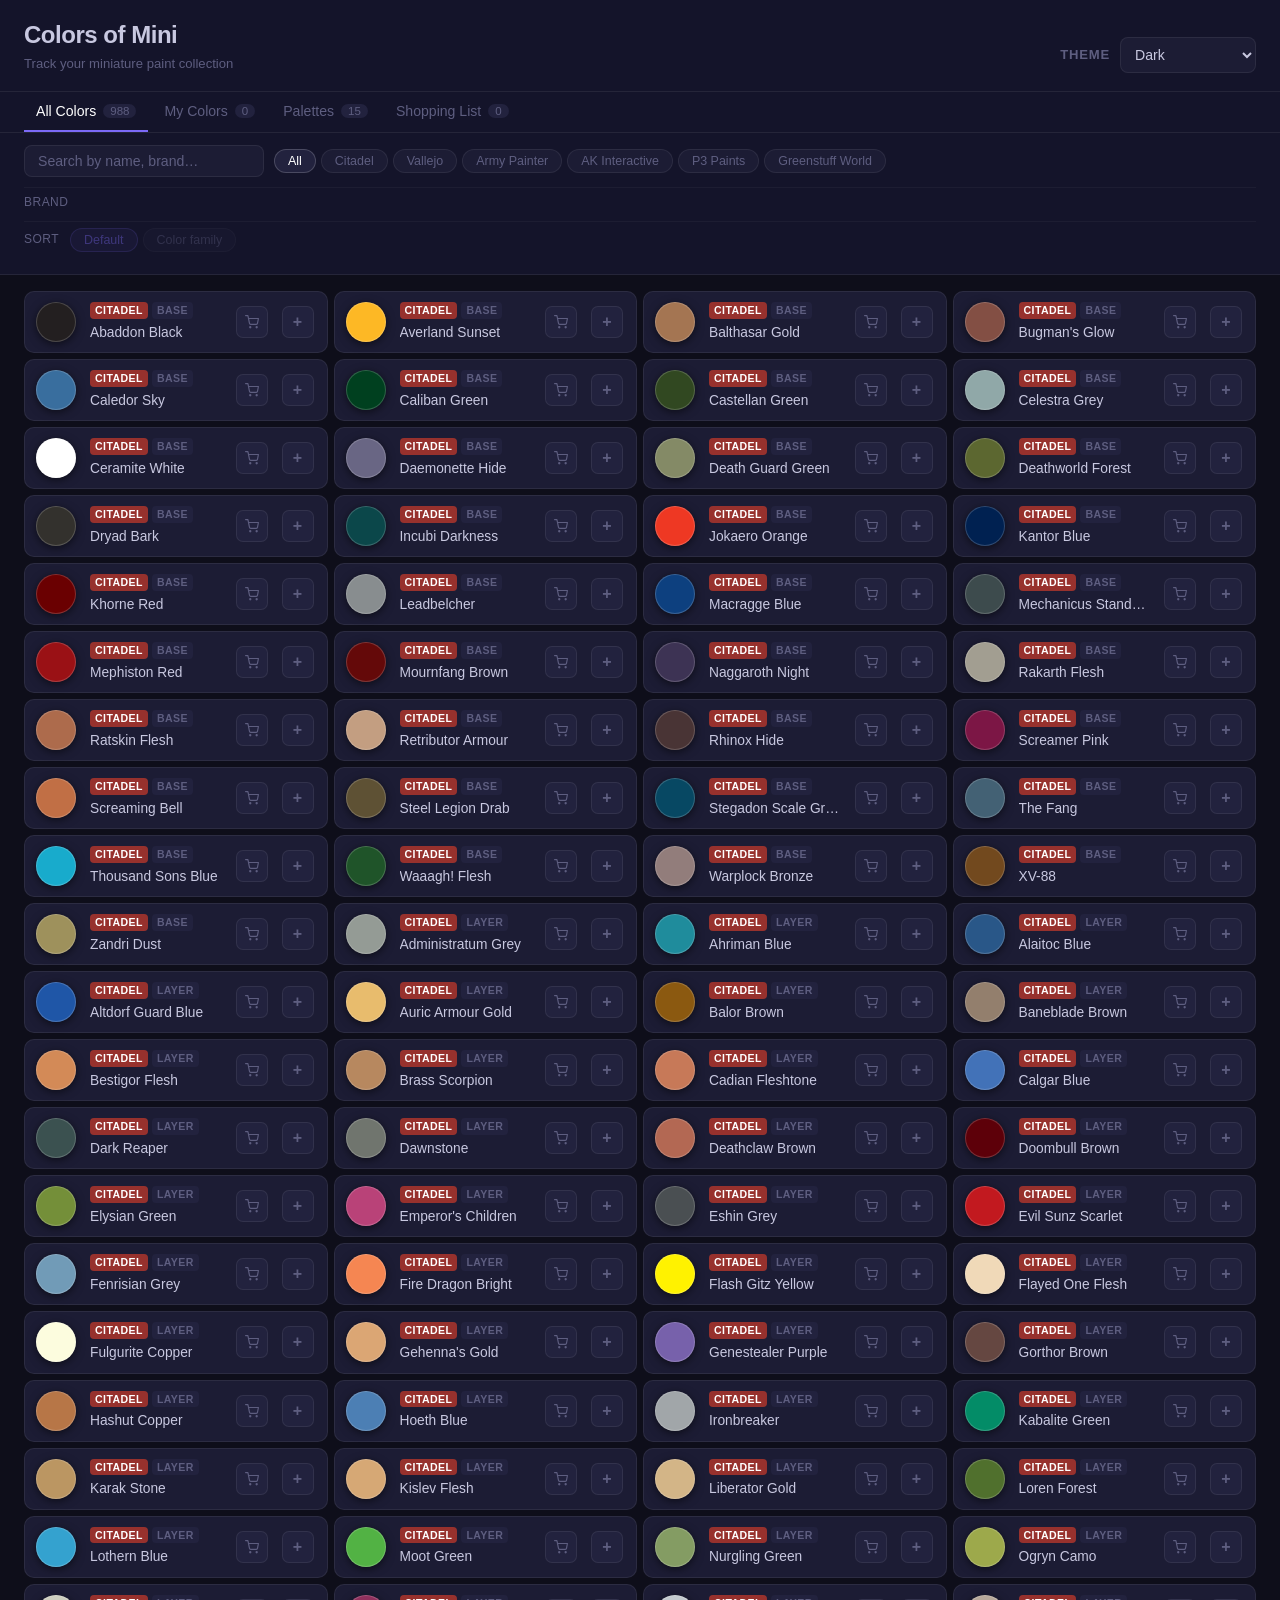
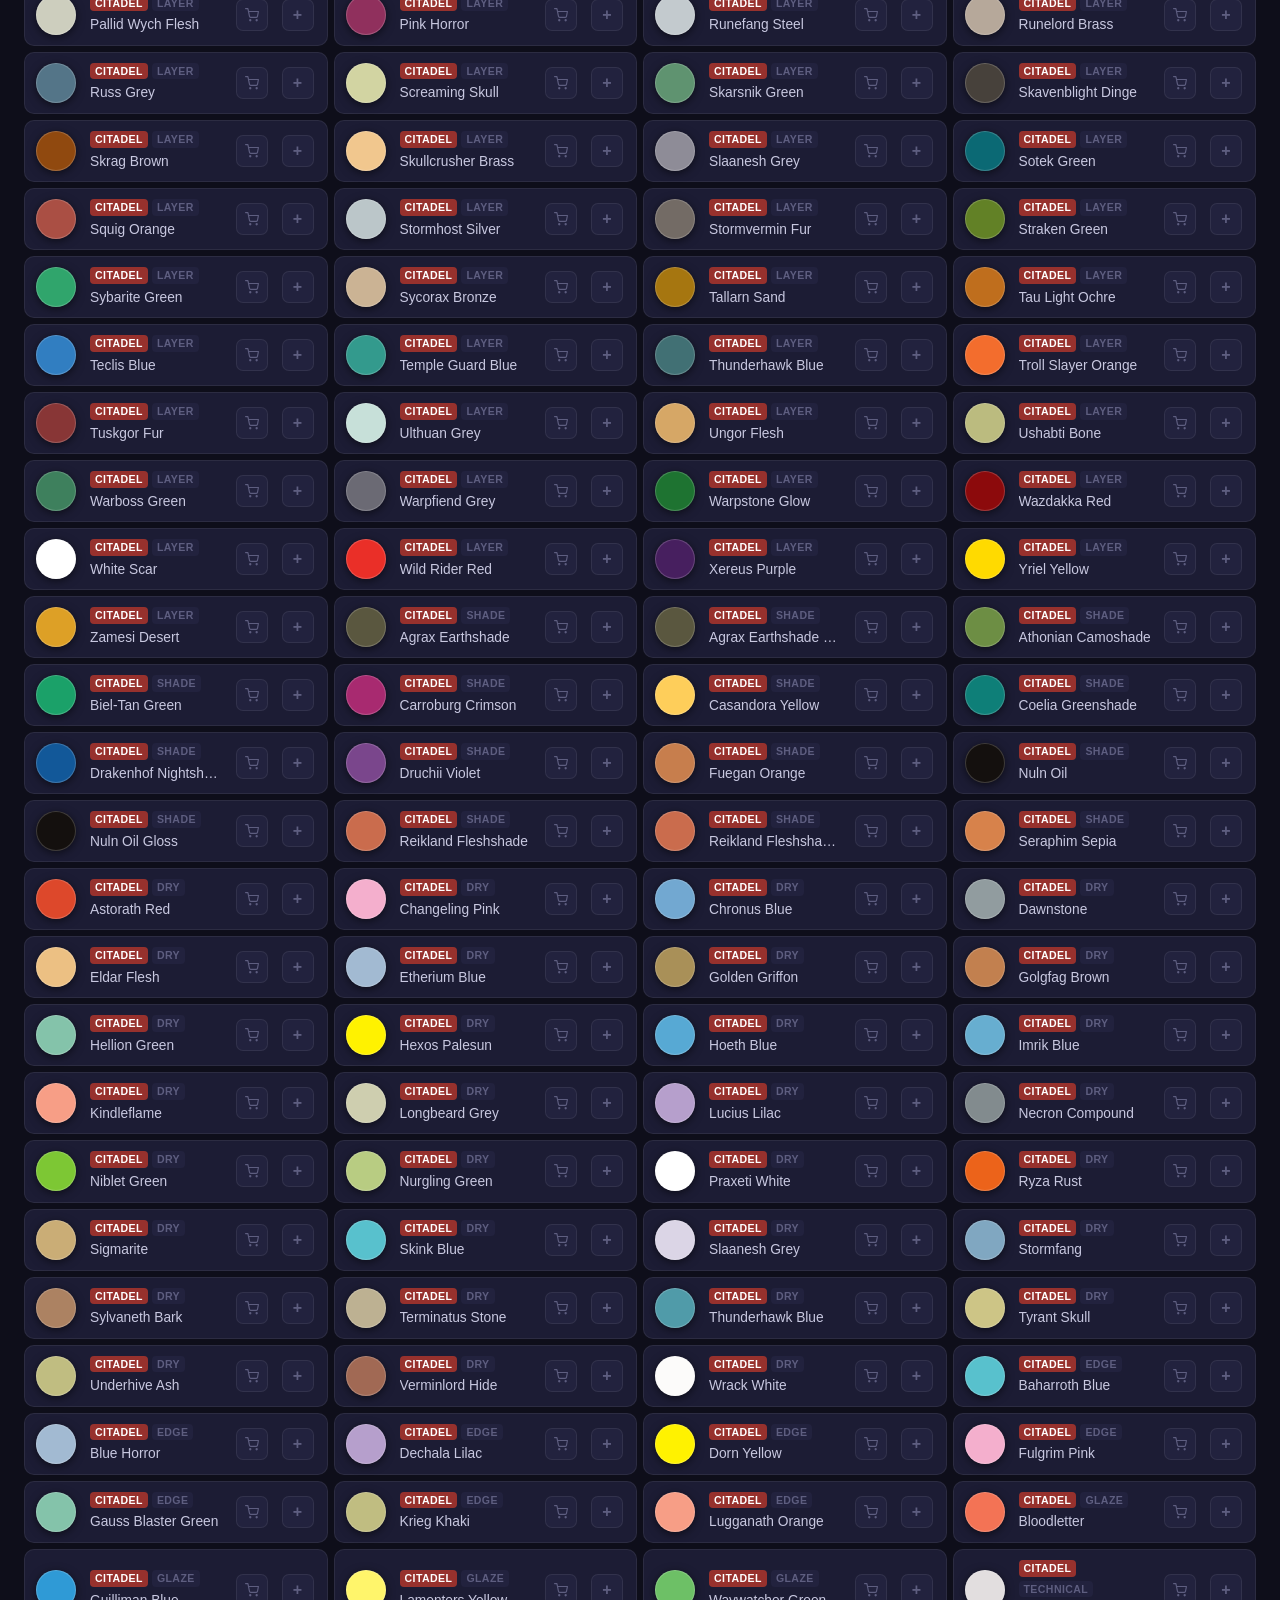
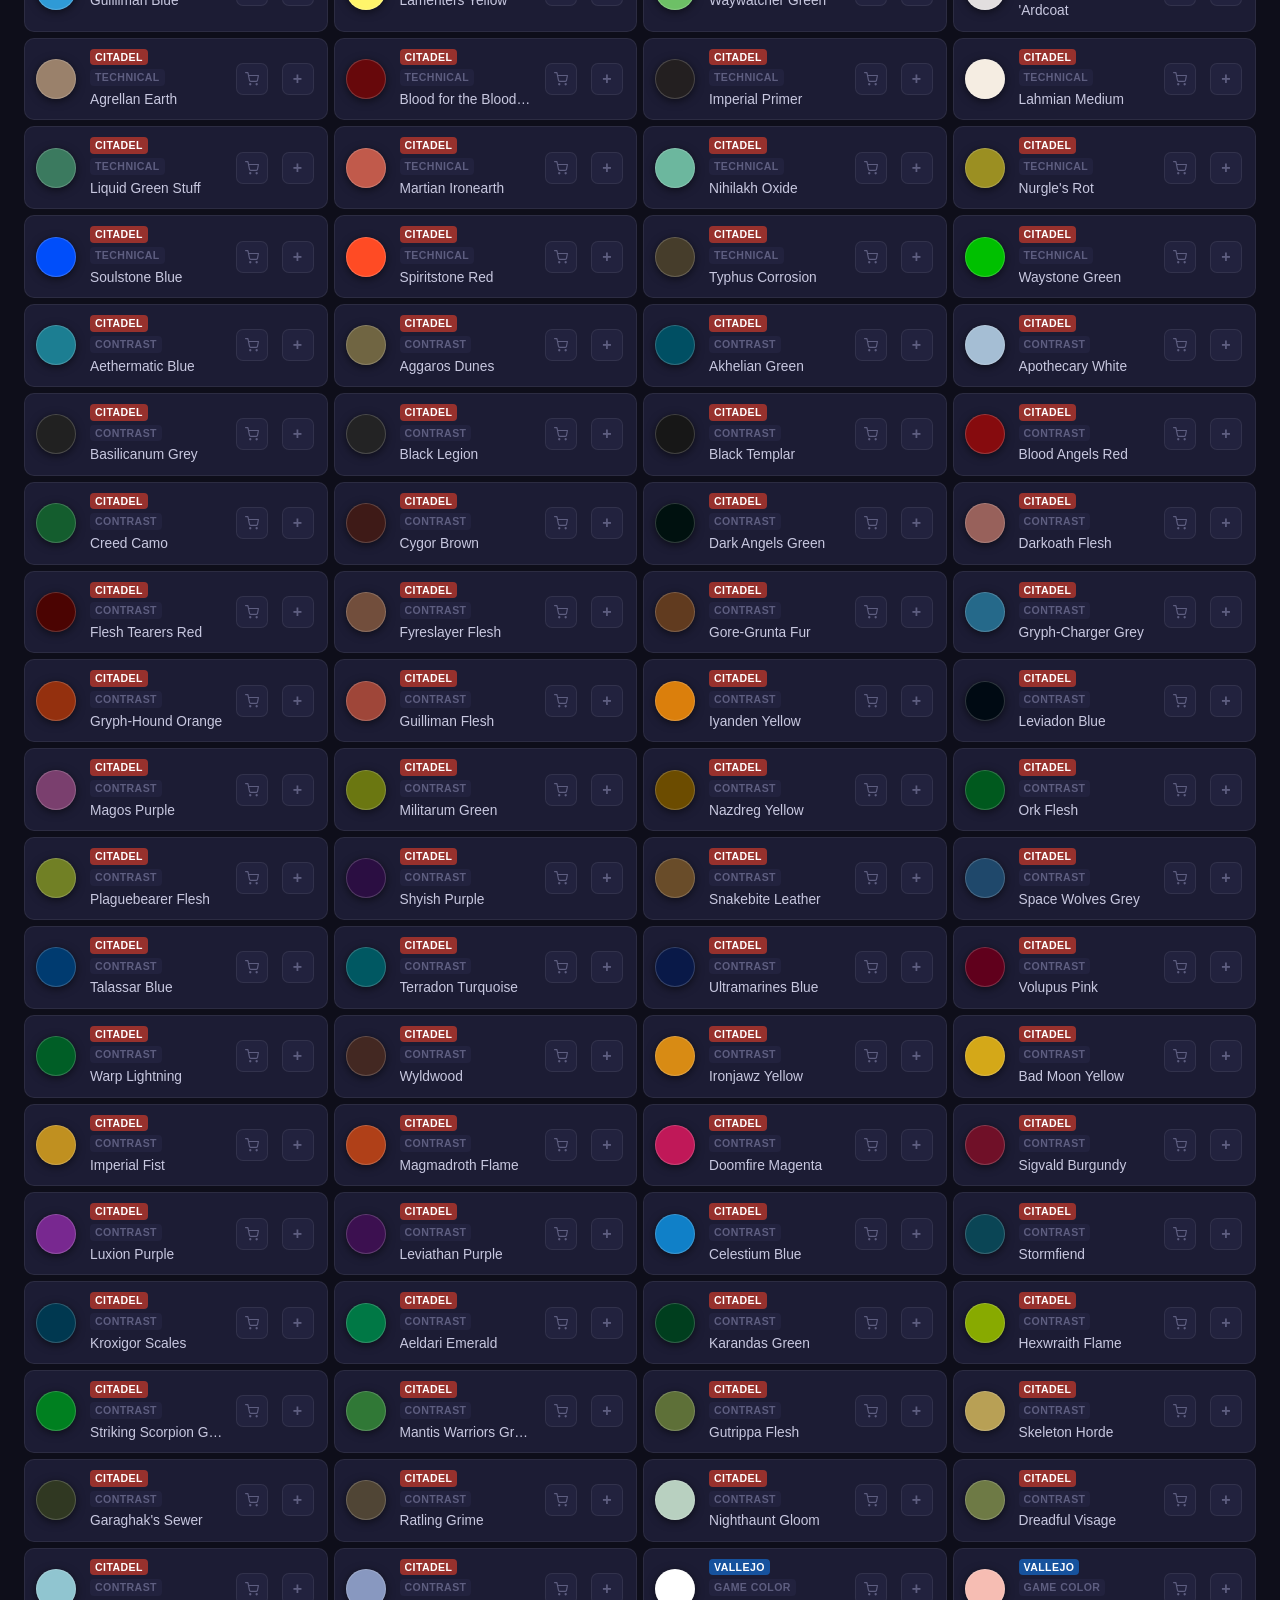
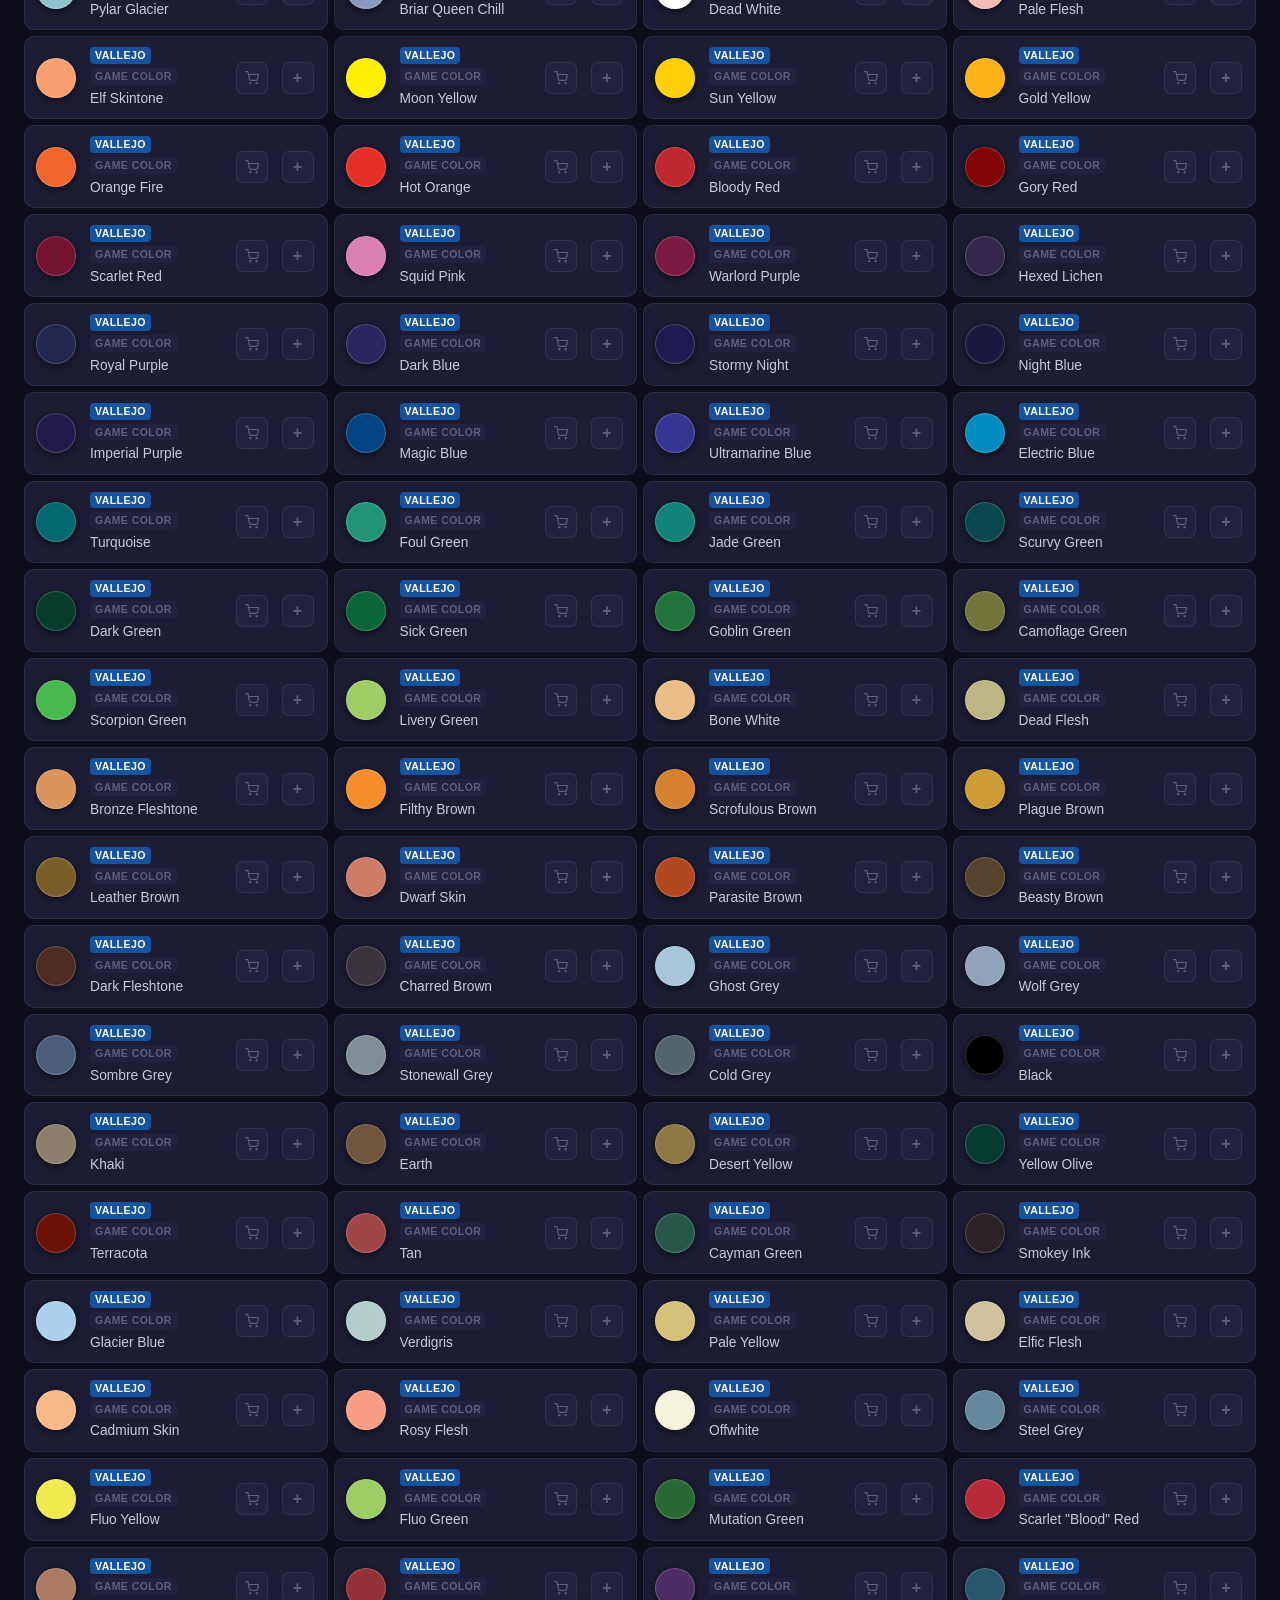
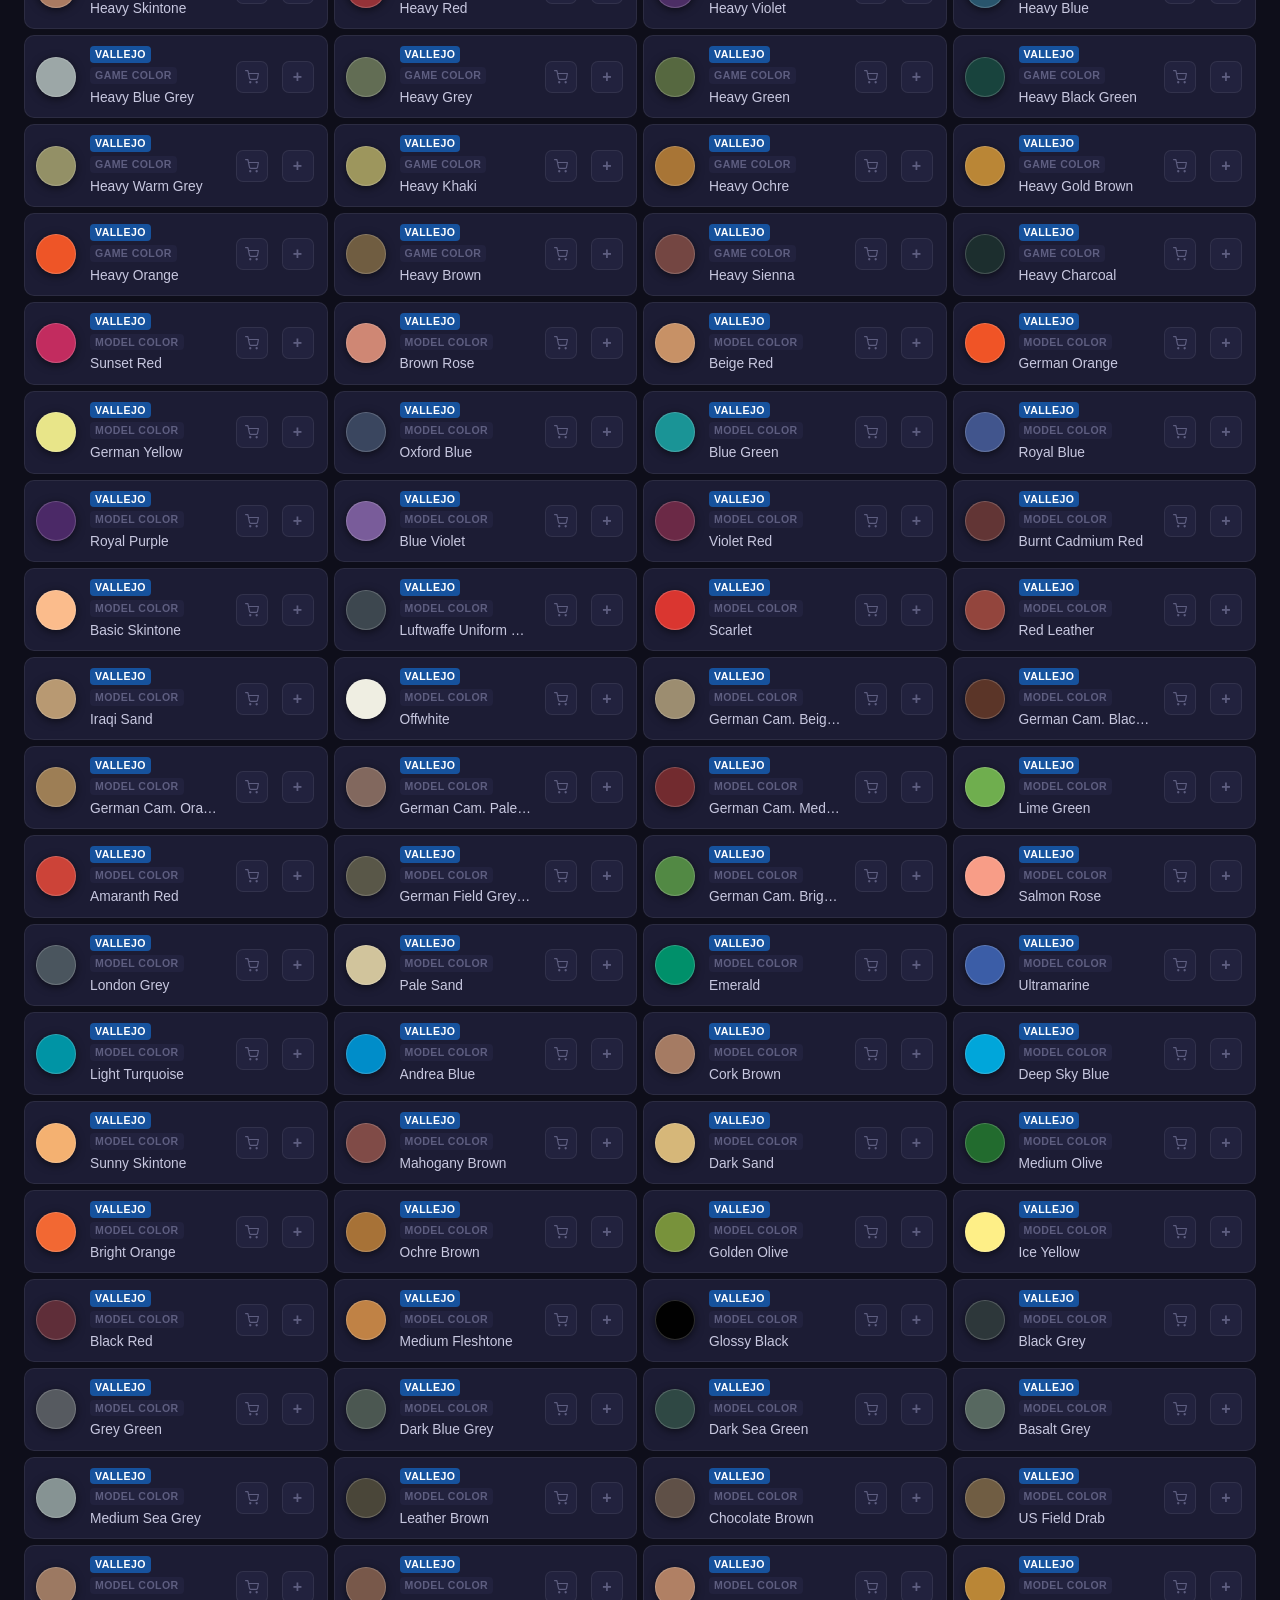
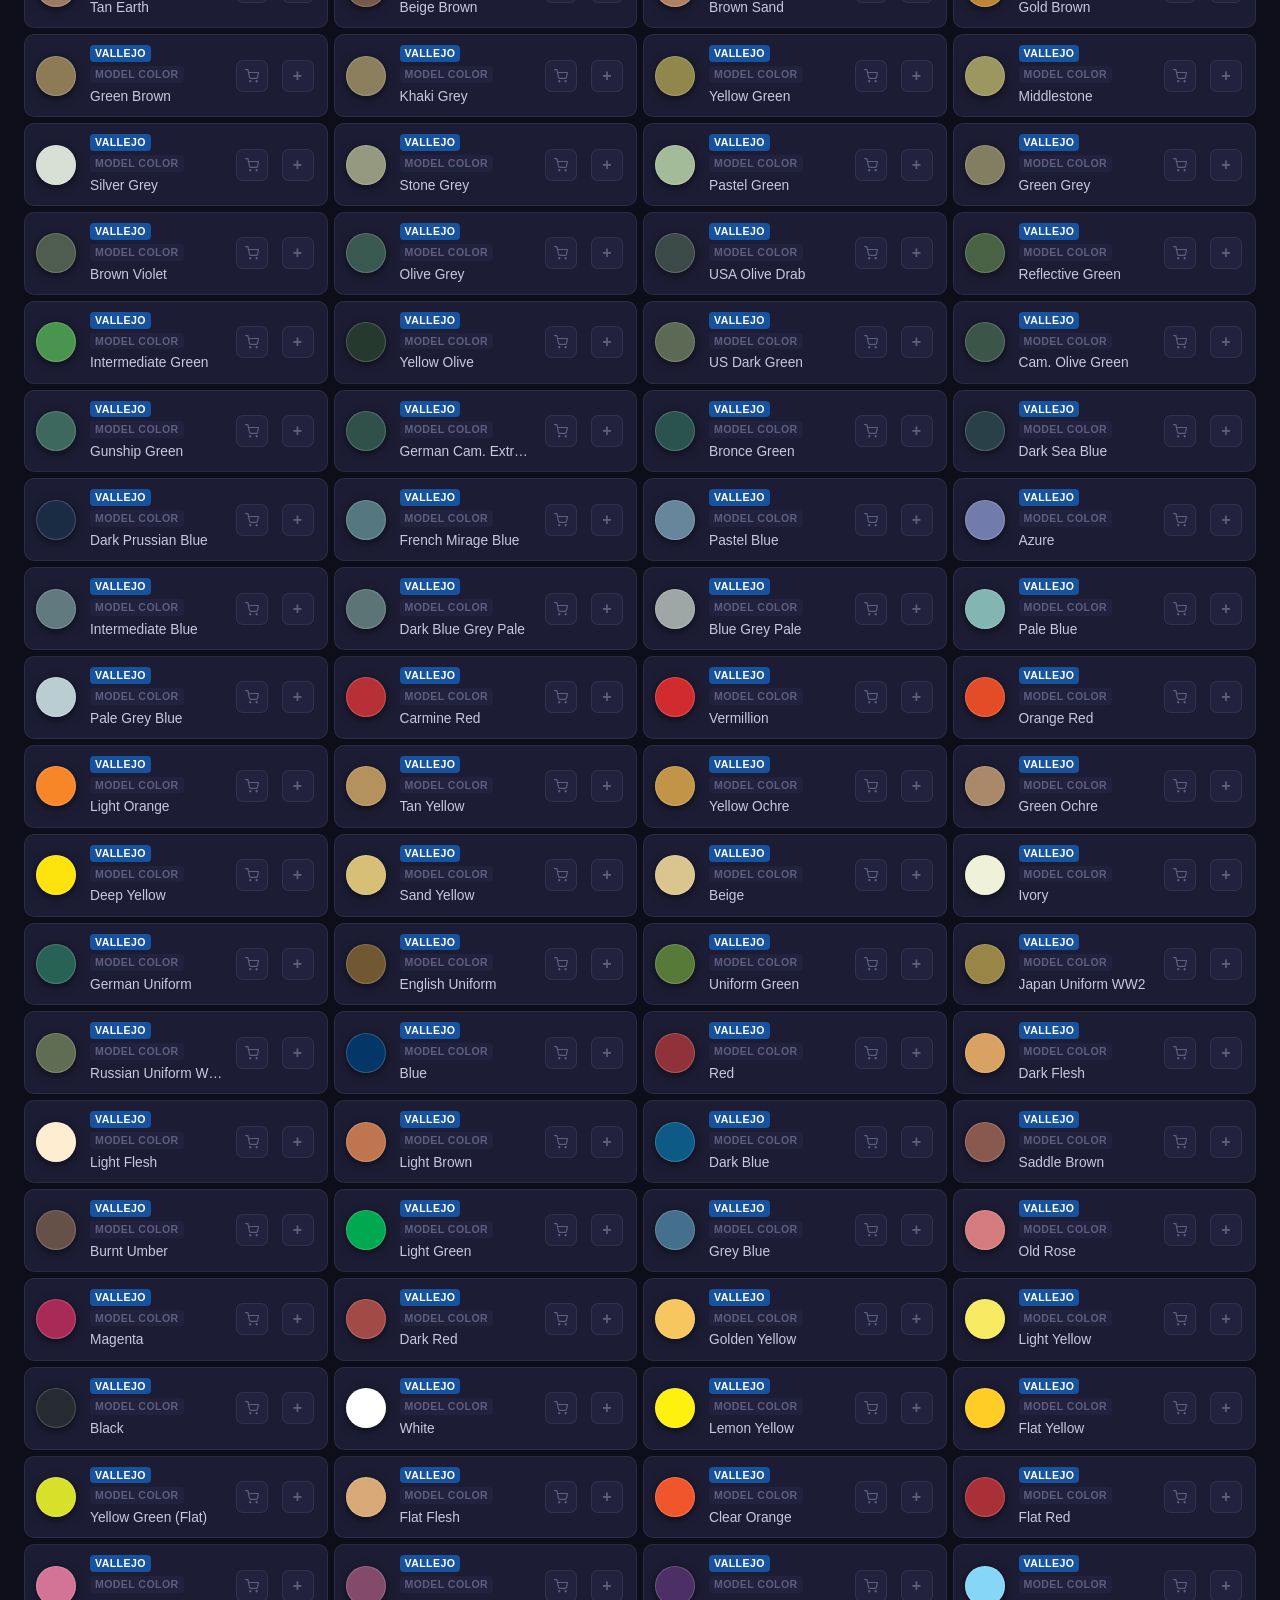
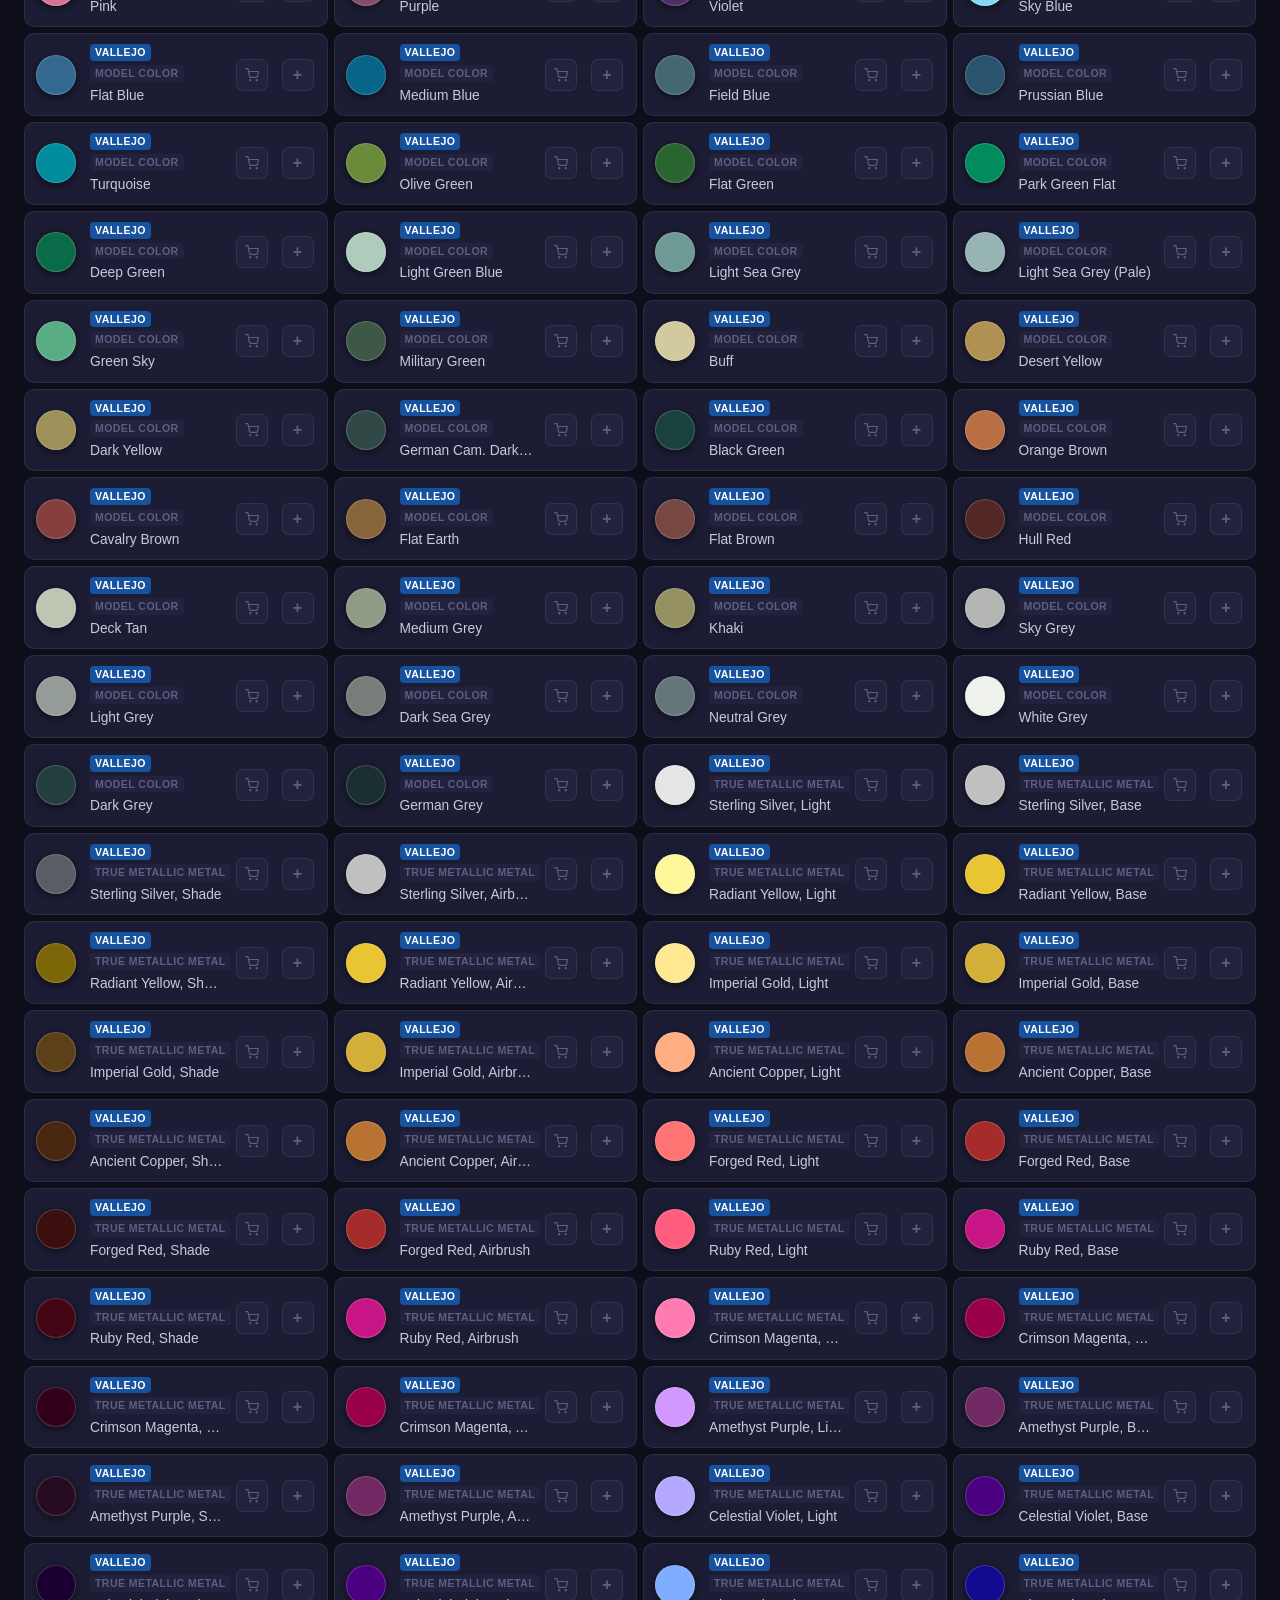
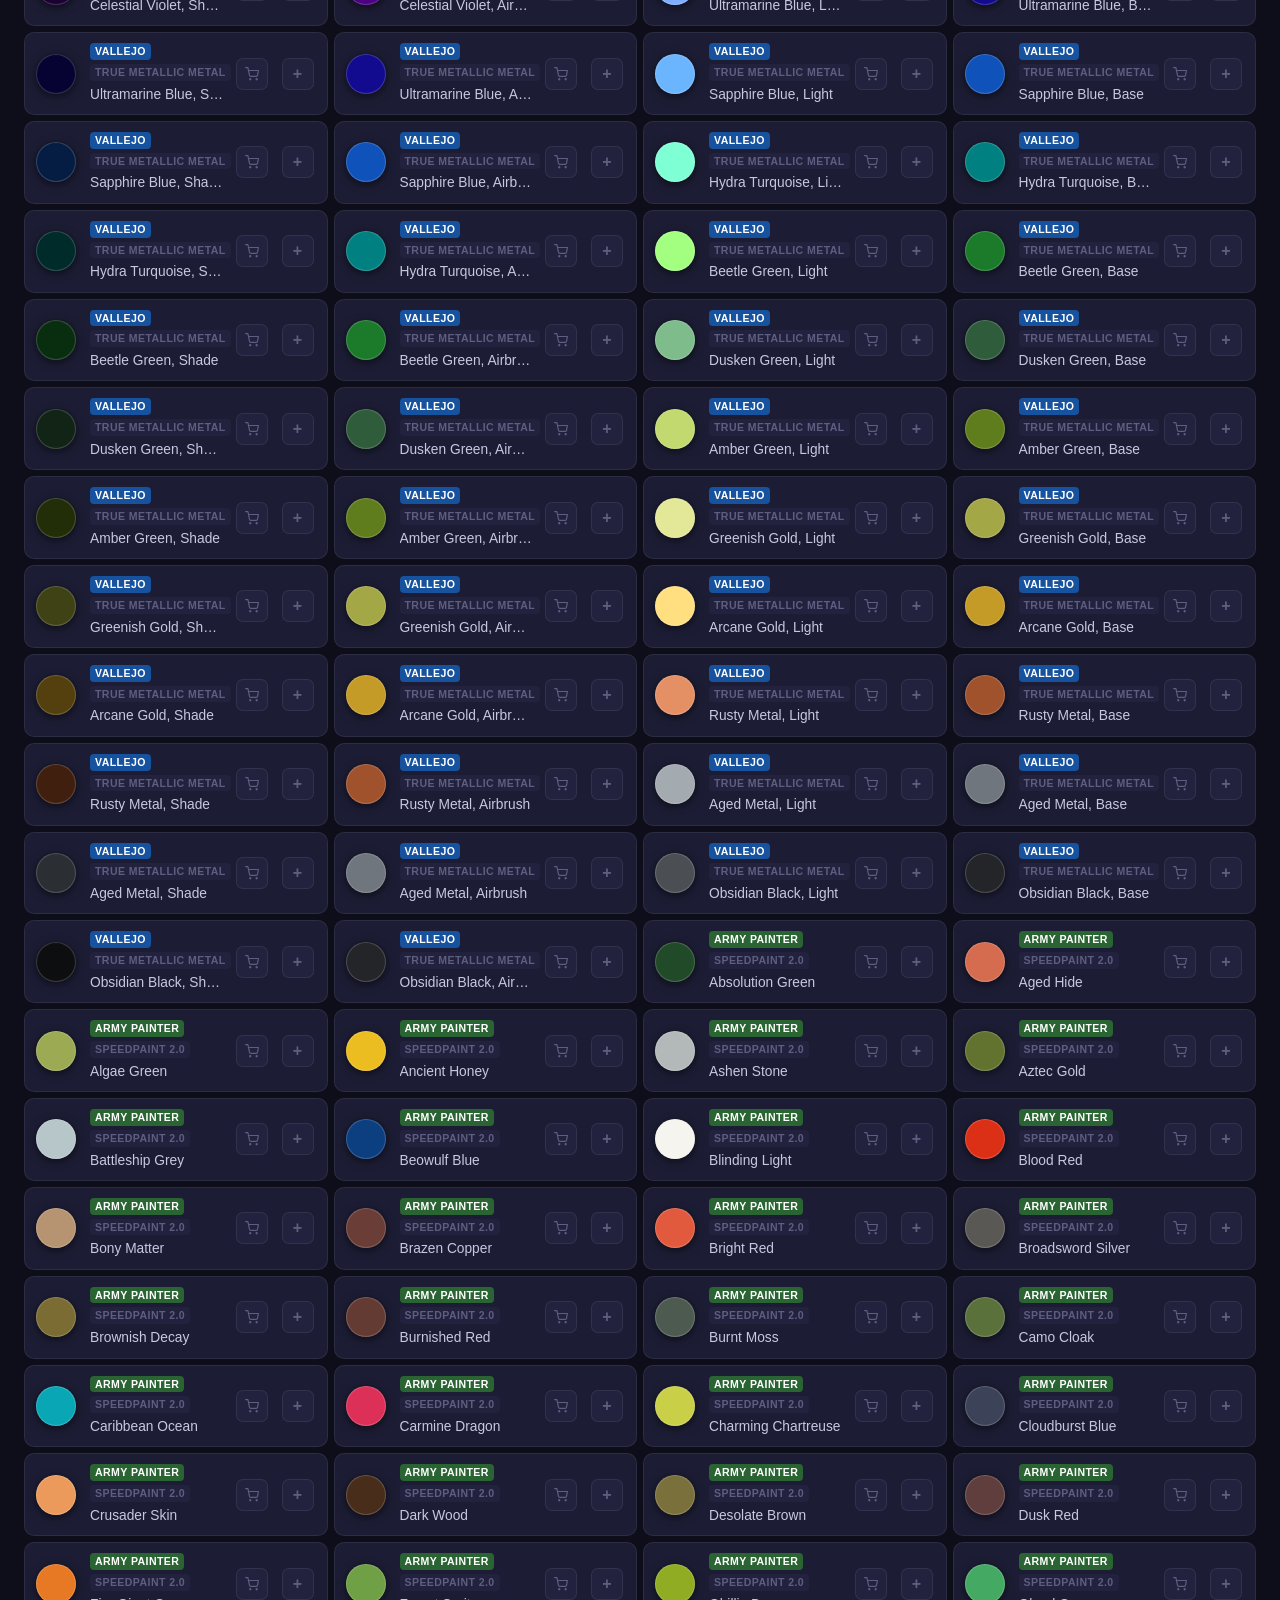
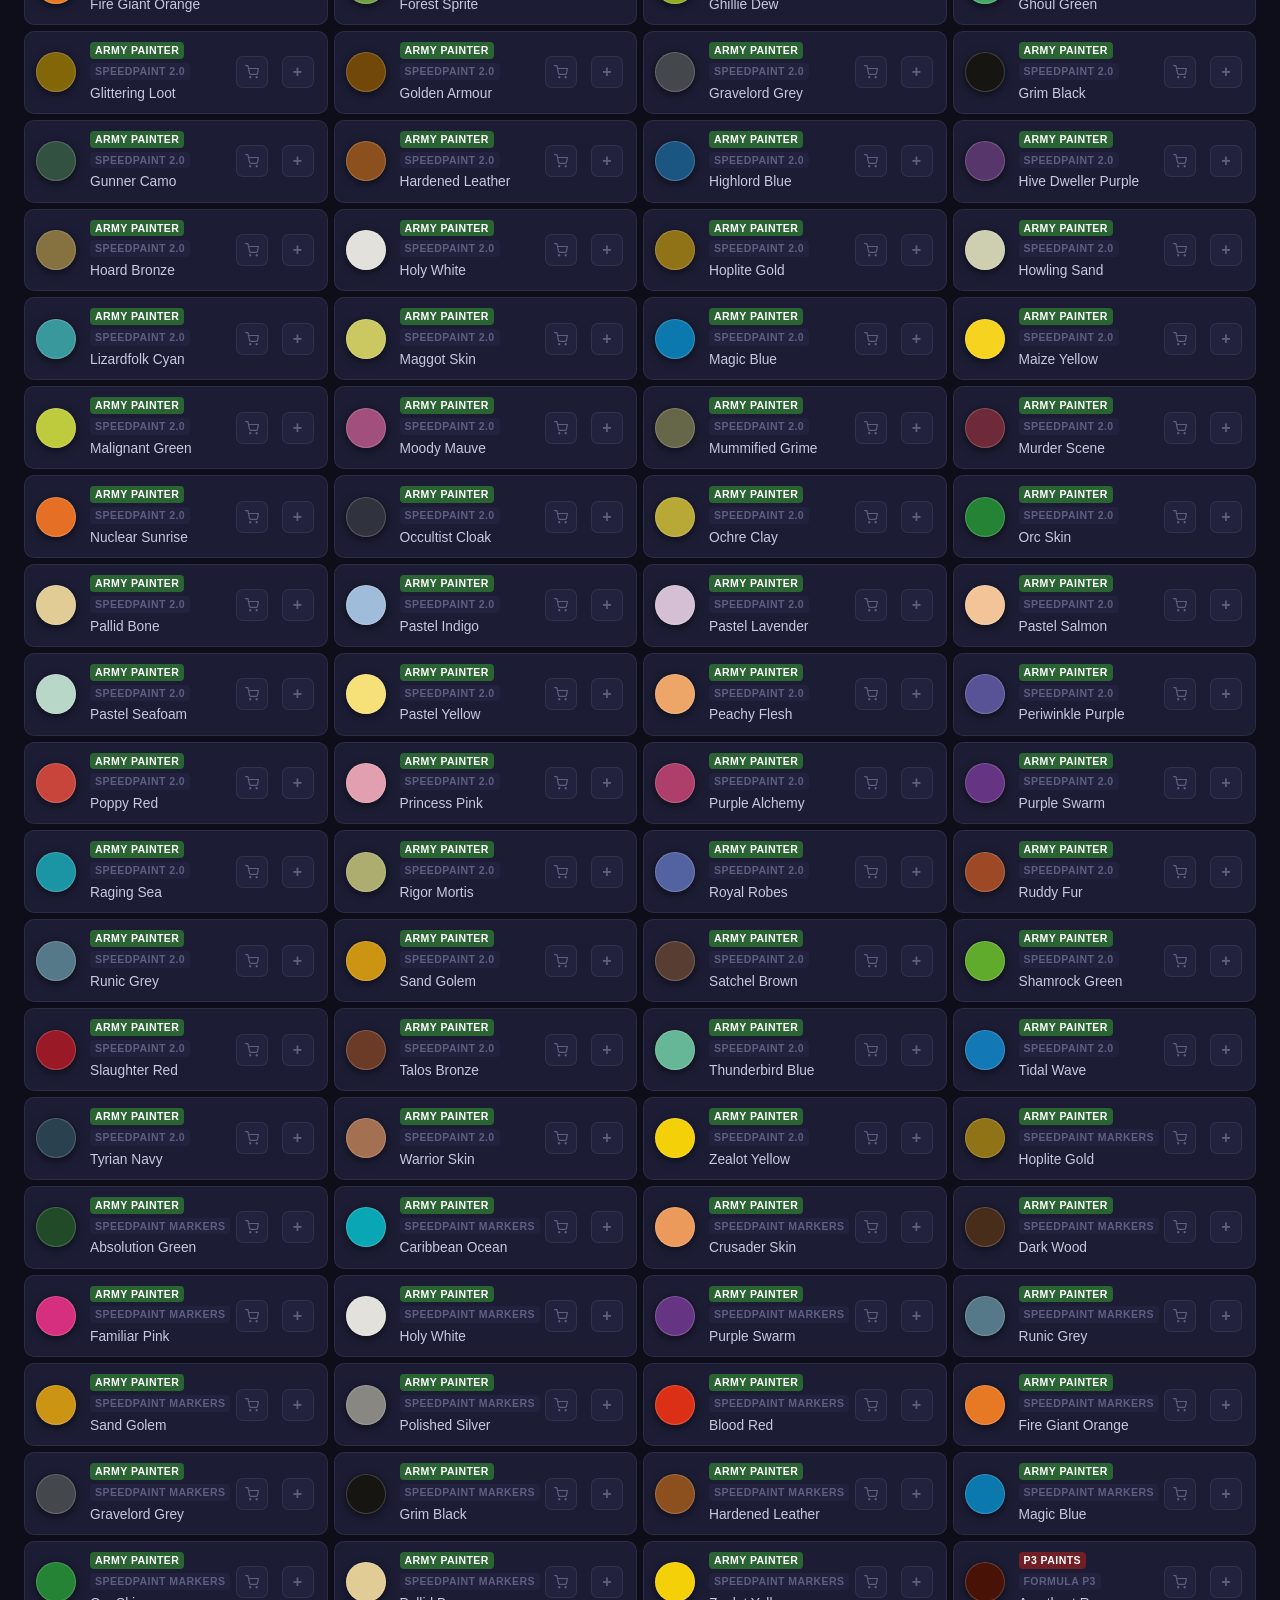
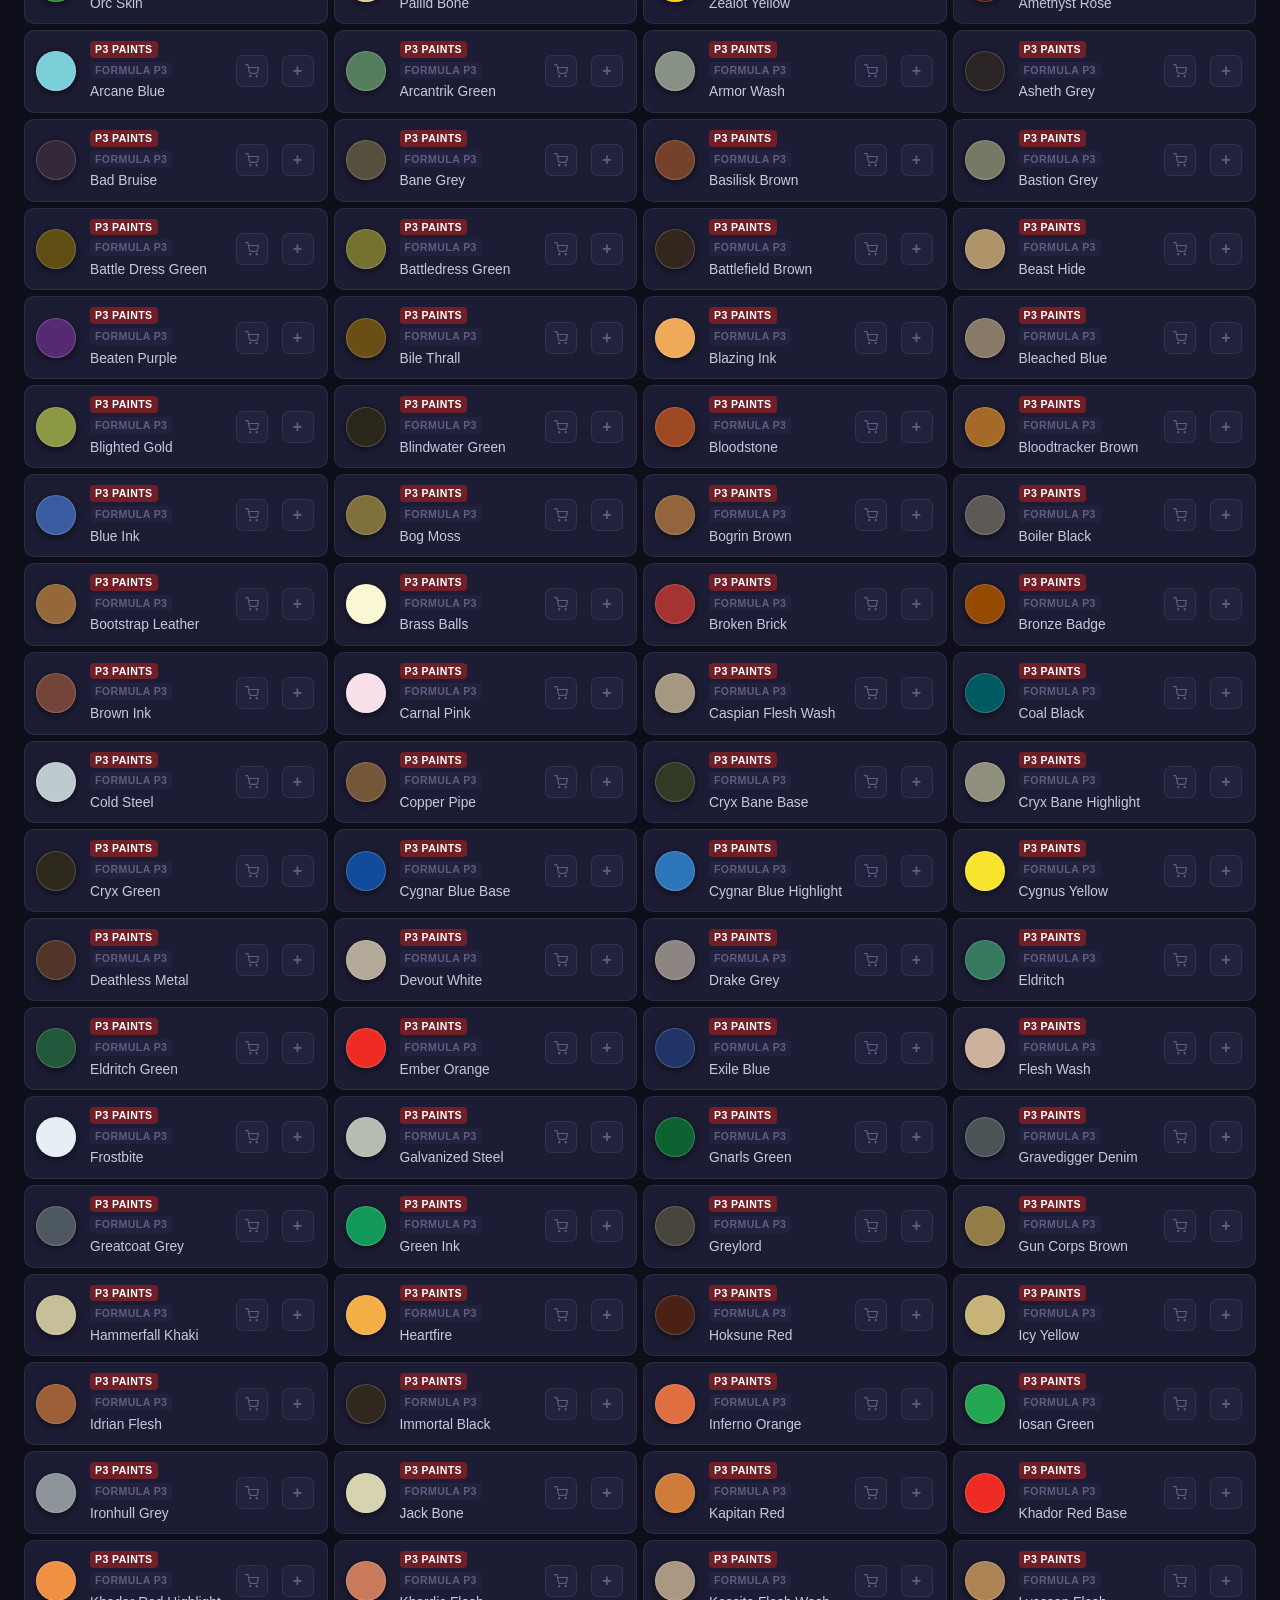
==== commit 7d2d8673: "Add shopping list functionality with cart management - Implemented cart functionality to allow users" ====
--- a/index.html
+++ b/index.html
@@ -33,6 +33,9 @@
     </button>
     <button class="tab-btn" data-tab="palettes">
       Palettes <span class="tab-badge" id="count-palettes">0</span>
+    </button>
+    <button class="tab-btn" data-tab="shopping">
+      Shopping List <span class="tab-badge" id="count-cart">0</span>
     </button>
   </nav>
 
@@ -93,7 +96,7 @@
 
     <section id="view-palettes" class="view">
       <div class="palette-intro">
-        <p>Explore curated miniature palettes and get tailored suggestions from your collection. If a palette is missing paint, this tab will recommend colors to complete it.</p>
+        <p>Explore curated miniature palettes and get tailored suggestions from your collection. Palettes are organised by <strong>Color Theory</strong>, <strong>Genre</strong>, <strong>Character Role</strong> (based on <a href="https://thearmypainter.com/blogs/explore/how-to-pick-a-colour-scheme" target="_blank" rel="noopener" style="color:var(--accent)">The Army Painter's colour guide</a>), and <strong>Army Painter Showcase</strong>. If a palette is missing paint, this tab will recommend colors to complete it.</p>
       </div>
       <div class="palette-grid" id="palette-list"></div>
       <div class="palette-feedback">
@@ -113,6 +116,22 @@
         </section>
       </div>
     </section>
+
+    <section id="view-shopping" class="view">
+      <div class="mine-toolbar" id="shopping-toolbar">
+        <span class="mine-sort-label" id="shopping-count-label">0 items</span>
+        <div class="mine-actions">
+          <button class="action-btn" id="btn-print-cart">Print</button>
+          <button class="action-btn danger" id="btn-clear-cart">✕ Clear list</button>
+        </div>
+      </div>
+      <div id="list-shopping"></div>
+      <div class="empty-state" id="empty-shopping">
+        <div class="empty-icon">🛒</div>
+        <p>Your shopping list is empty.</p>
+        <p class="empty-hint">Click the <strong>cart</strong> button on any color to add it to your list.</p>
+      </div>
+    </section>
   </main>
 
   <script src="app.js"></script>
--- a/style.css
+++ b/style.css
@@ -15,6 +15,10 @@
   --accent-dim:   rgba(124,106,247,0.14);
   --accent-ring:  rgba(124,106,247,0.38);
 
+  --cart:         #4ade80;
+  --cart-dim:     rgba(74,222,128,0.14);
+  --cart-ring:    rgba(74,222,128,0.38);
+
   --co-citadel:   #c0392b;
   --co-vallejo:   #1565c0;
   --co-army:      #2e7d32;
@@ -36,6 +40,9 @@
   --accent:       #5b21b6;
   --accent-dim:   rgba(91,33,182,0.12);
   --accent-ring:  rgba(91,33,182,0.2);
+  --cart:         #16a34a;
+  --cart-dim:     rgba(22,163,74,0.12);
+  --cart-ring:    rgba(22,163,74,0.3);
 }
 
 body {
@@ -126,6 +133,10 @@
 .tab-badge.owned {
   background: var(--accent-dim);
   color: var(--accent);
+}
+.tab-badge.has-items {
+  background: var(--cart-dim);
+  color: var(--cart);
 }
 
 /* ── Toolbar ──────────────────────────────────────────────── */
@@ -222,7 +233,7 @@
   cursor: default;
   display: grid;
   gap: 12px;
-  grid-template-columns: 42px 1fr 34px;
+  grid-template-columns: 42px 1fr 34px 34px;
   padding: 10px 11px;
   transition: background 0.12s, border-color 0.12s;
 }
@@ -306,6 +317,28 @@
 }
 .toggle-btn.owned:hover { background: rgba(124,106,247,0.25); }
 
+/* ── Cart button ──────────────────────────────────────────── */
+.cart-btn {
+  align-items: center;
+  background: var(--surface-2);
+  border: 1px solid var(--border);
+  border-radius: 7px;
+  color: var(--text-muted);
+  cursor: pointer;
+  display: flex;
+  height: 32px;
+  justify-content: center;
+  transition: background 0.12s, color 0.12s, border-color 0.12s;
+  width: 32px;
+}
+.cart-btn:hover { background: var(--surface-h); color: var(--text); }
+.cart-btn.in-cart {
+  background: var(--cart-dim);
+  border-color: var(--cart-ring);
+  color: var(--cart);
+}
+.cart-btn.in-cart:hover { background: rgba(74,222,128,0.25); }
+
 /* ── Mine toolbar (sort + actions) ───────────────────────── */
 .mine-toolbar {
   align-items: center;
@@ -447,10 +480,22 @@
   line-height: 1.75;
 }
 .palette-grid {
+  margin-bottom: 22px;
+}
+.palette-category-heading {
+  color: var(--text-muted);
+  font-size: 0.72rem;
+  font-weight: 600;
+  letter-spacing: 0.07em;
+  text-transform: uppercase;
+  margin: 20px 0 8px;
+}
+.palette-category-heading:first-child { margin-top: 0; }
+.palette-grid-inner {
   display: grid;
   gap: 12px;
-  grid-template-columns: repeat(auto-fit, minmax(250px, 1fr));
-  margin-bottom: 22px;
+  grid-template-columns: repeat(auto-fill, minmax(250px, 1fr));
+  margin-bottom: 8px;
 }
 .palette-card {
   background: var(--surface);
@@ -545,6 +590,77 @@
   gap: 8px;
   flex-wrap: wrap;
 }
+/* ── Palette card paint guide ─────────────────────────────── */
+.paint-guide {
+  border-top: 1px solid var(--border-soft);
+  margin-top: 12px;
+  padding-top: 10px;
+}
+.paint-guide-toggle {
+  color: var(--accent);
+  cursor: pointer;
+  font-size: 0.78rem;
+  font-weight: 600;
+  list-style: none;
+  user-select: none;
+}
+.paint-guide-toggle::marker,
+.paint-guide-toggle::-webkit-details-marker { display: none; }
+.paint-guide-toggle::before { content: '▸ '; font-size: 0.65rem; }
+details[open] .paint-guide-toggle::before { content: '▾ '; }
+.paint-guide-body {
+  display: flex;
+  flex-direction: column;
+  gap: 7px;
+  margin-top: 10px;
+}
+.guide-row {
+  align-items: flex-start;
+  display: flex;
+  gap: 8px;
+}
+.guide-role {
+  color: var(--text-muted);
+  flex-shrink: 0;
+  font-size: 0.68rem;
+  font-weight: 600;
+  letter-spacing: 0.04em;
+  min-width: 126px;
+  padding-top: 5px;
+  text-transform: uppercase;
+}
+.guide-chips {
+  display: flex;
+  flex-wrap: wrap;
+  gap: 4px;
+}
+.guide-chip {
+  align-items: center;
+  background: rgba(255,255,255,0.04);
+  border: 1px solid var(--border-soft);
+  border-radius: 6px;
+  display: inline-flex;
+  gap: 6px;
+  padding: 4px 8px;
+}
+.guide-chip .swatch {
+  border-radius: 3px;
+  flex-shrink: 0;
+  height: 13px;
+  width: 13px;
+}
+.guide-paint-name {
+  color: var(--text);
+  font-size: 0.75rem;
+  font-weight: 500;
+  white-space: nowrap;
+}
+.guide-paint-meta {
+  color: var(--text-muted);
+  font-size: 0.67rem;
+  white-space: nowrap;
+}
+
 .suggestion-chip,
 .missing-chip {
   align-items: center;
@@ -574,3 +690,28 @@
   .search-input { width: 100%; }
   .result-count { margin-left: 0; }
 }
+
+/* ── Print ────────────────────────────────────────────────── */
+@media print {
+  .site-header,
+  .tab-nav,
+  .toolbar { display: none !important; }
+
+  .mine-actions,
+  .cart-btn,
+  .toggle-btn { display: none !important; }
+
+  body { background: #fff !important; color: #000 !important; }
+
+  .color-card {
+    background: #fff !important;
+    border: 1px solid #ccc !important;
+    break-inside: avoid;
+    grid-template-columns: 42px 1fr;
+  }
+
+  .color-name { color: #000 !important; }
+  .group-label { color: #000 !important; }
+  .badge-brand { background: #eee !important; color: #333 !important; }
+  .group-count { color: #555 !important; }
+}
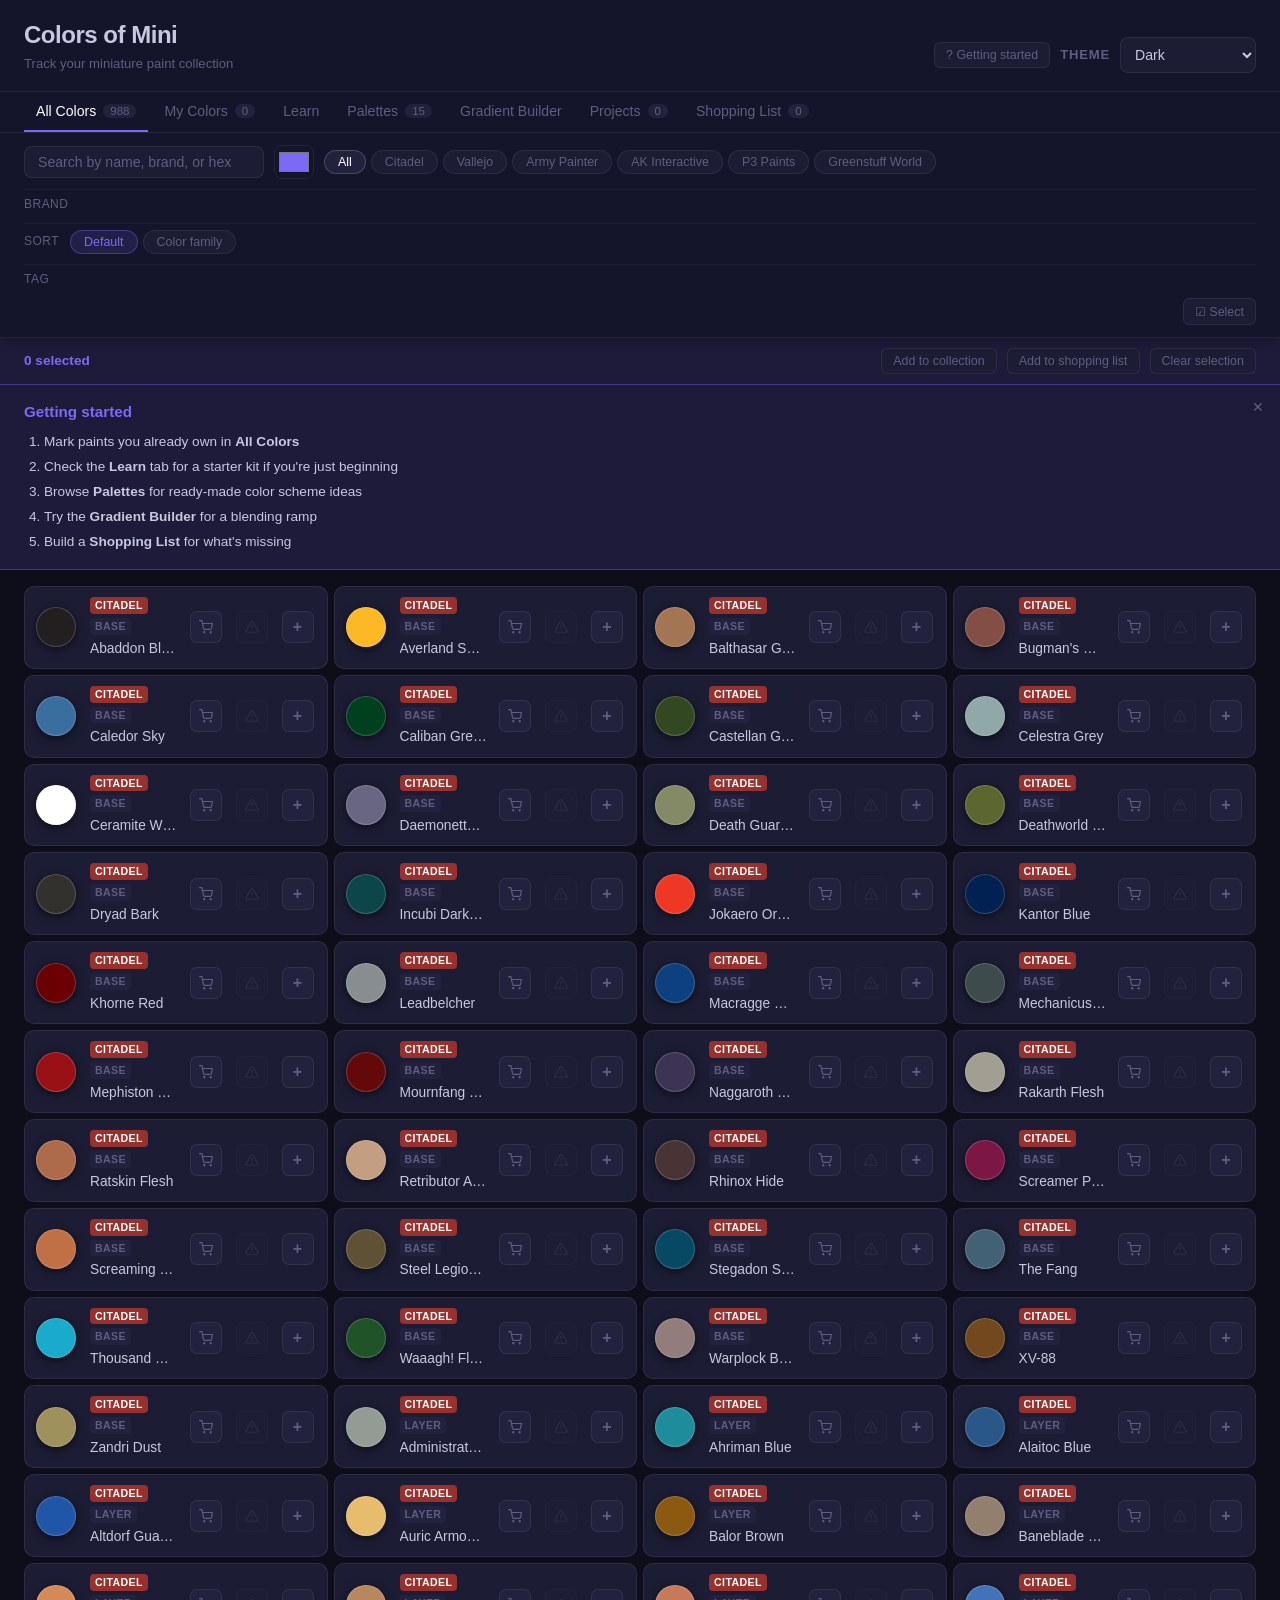
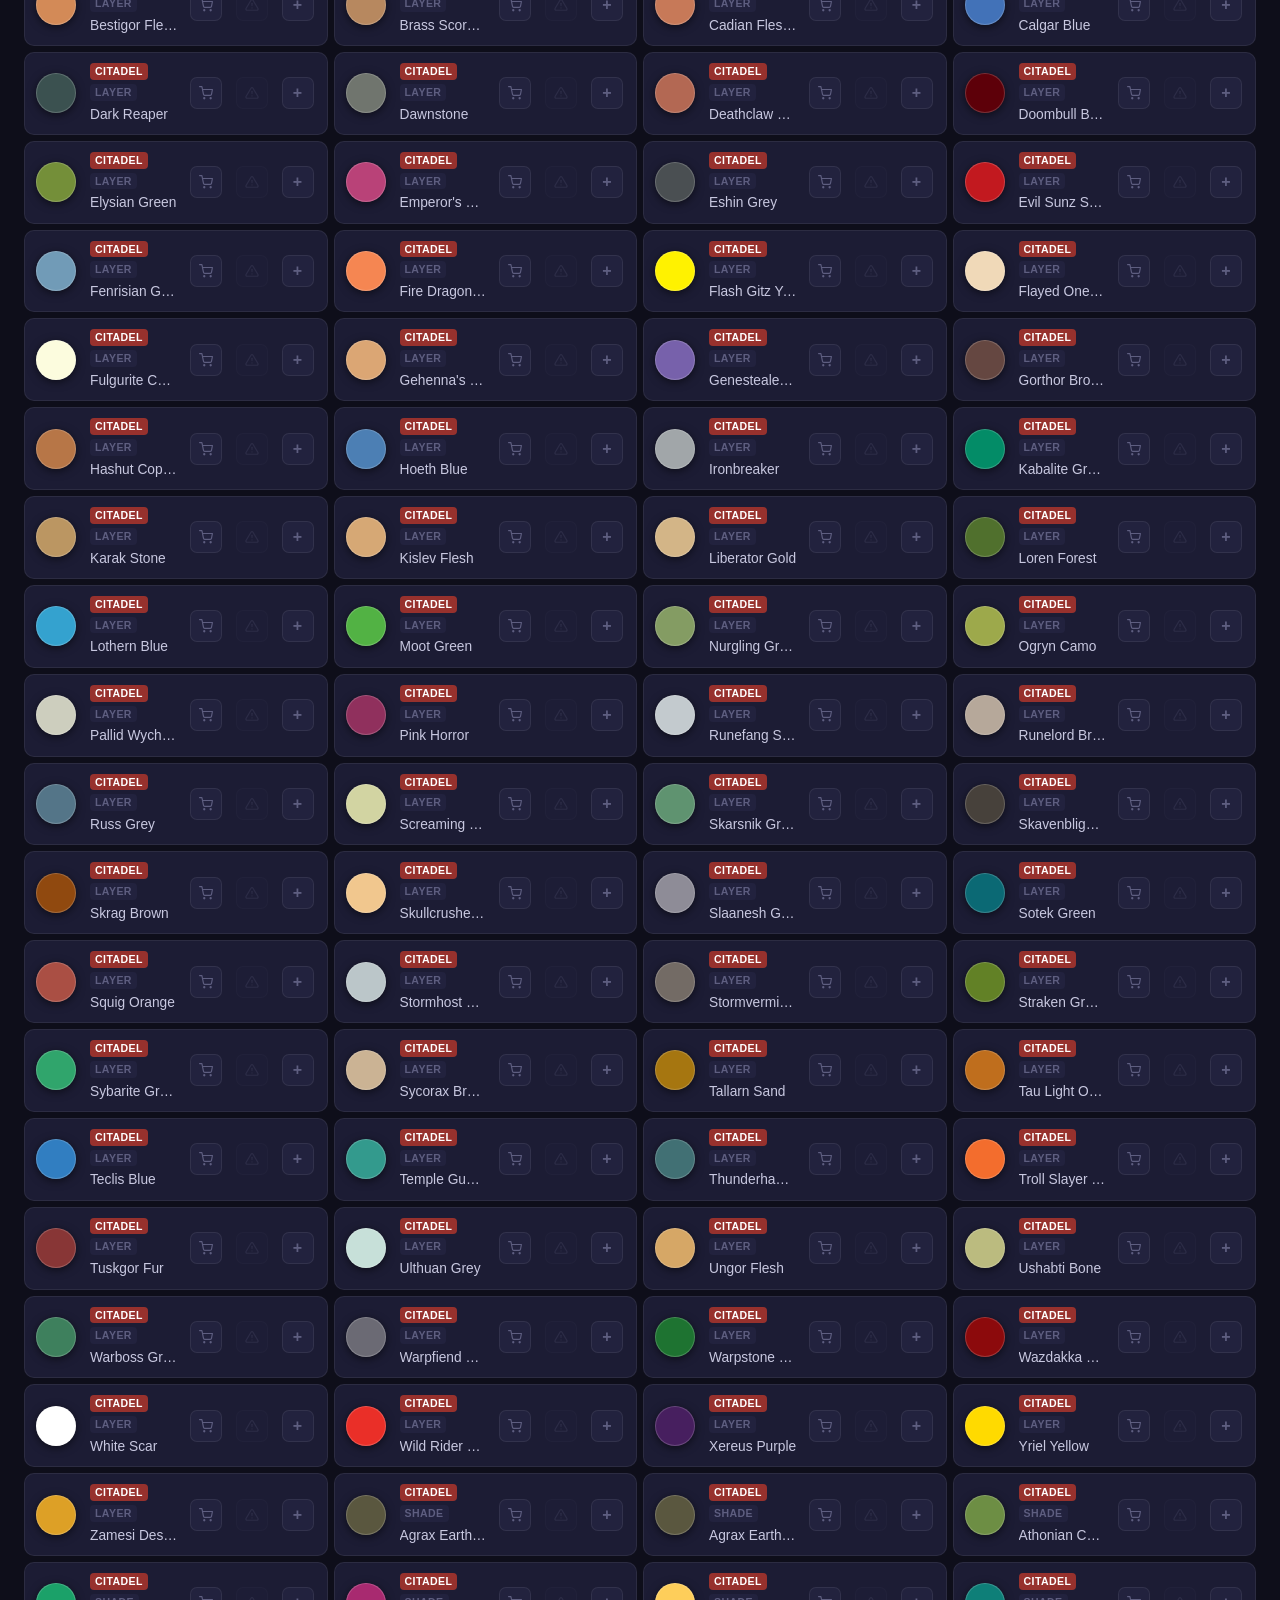
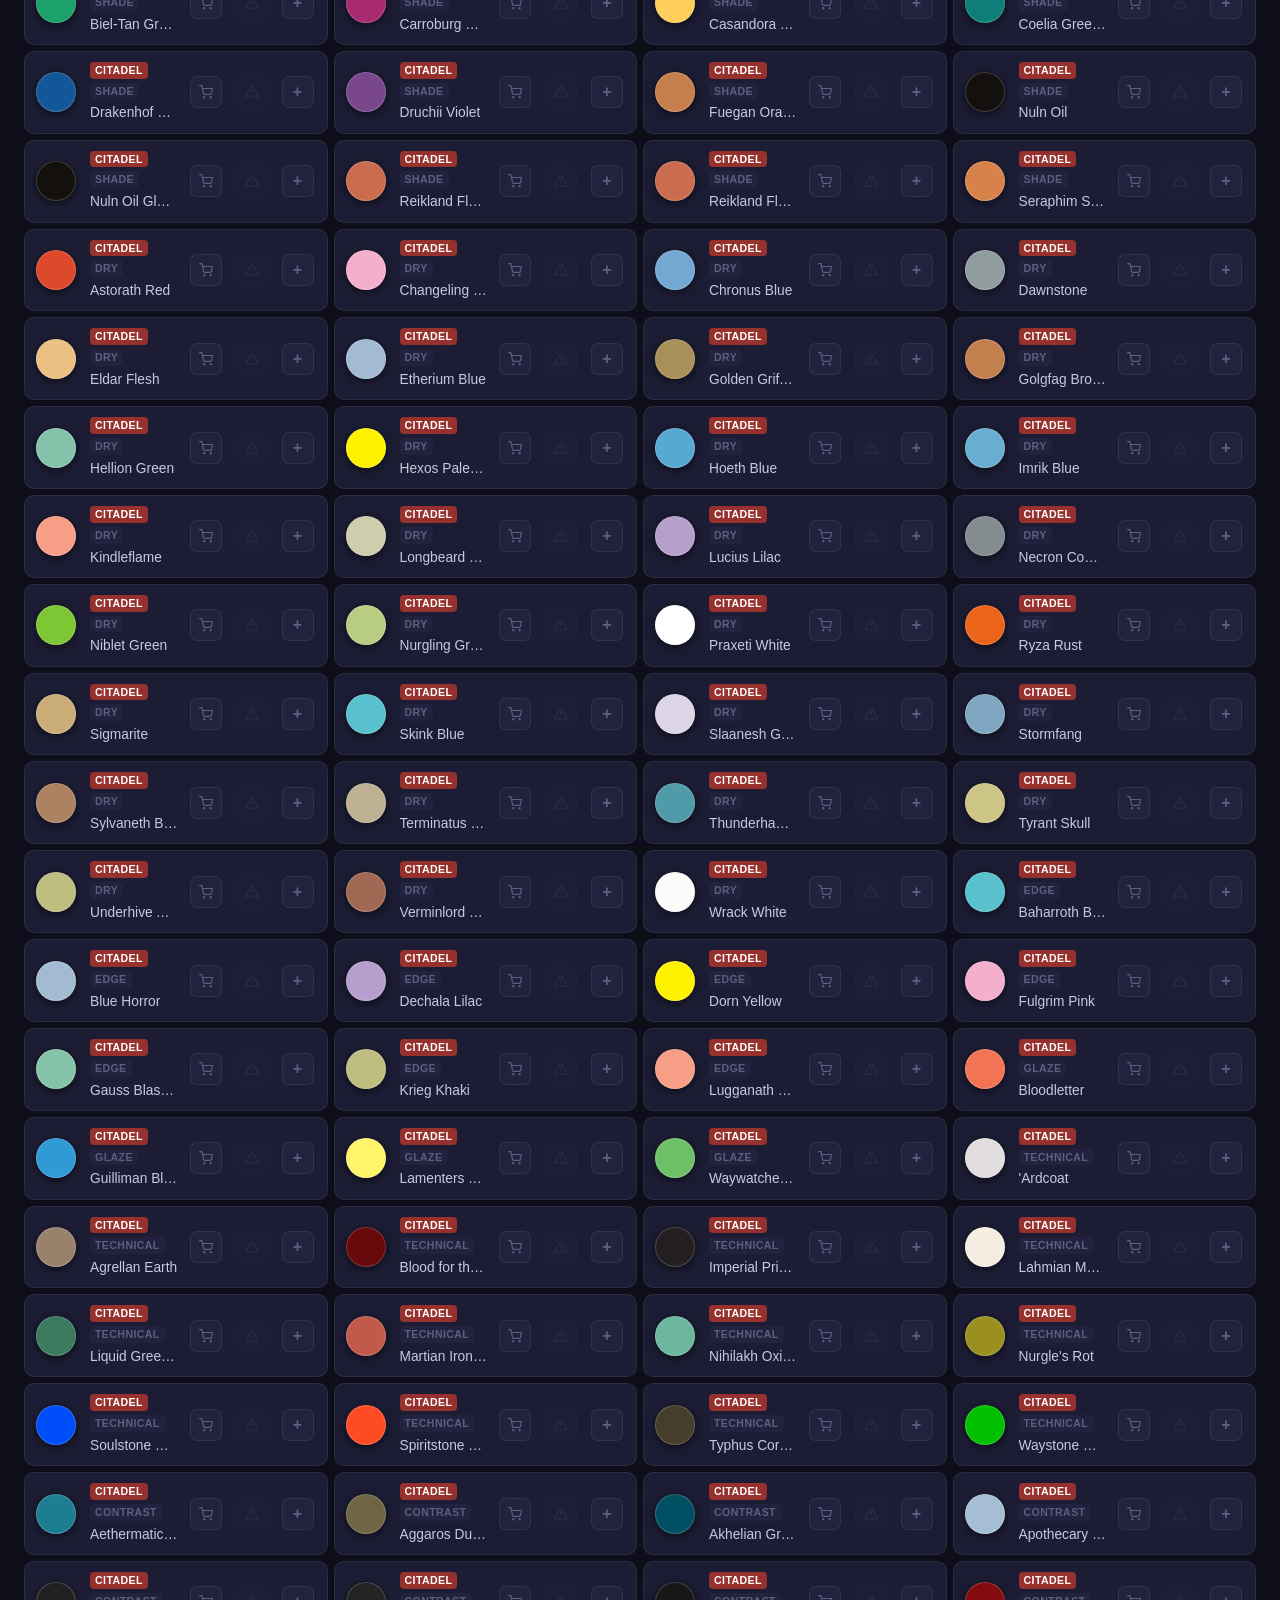
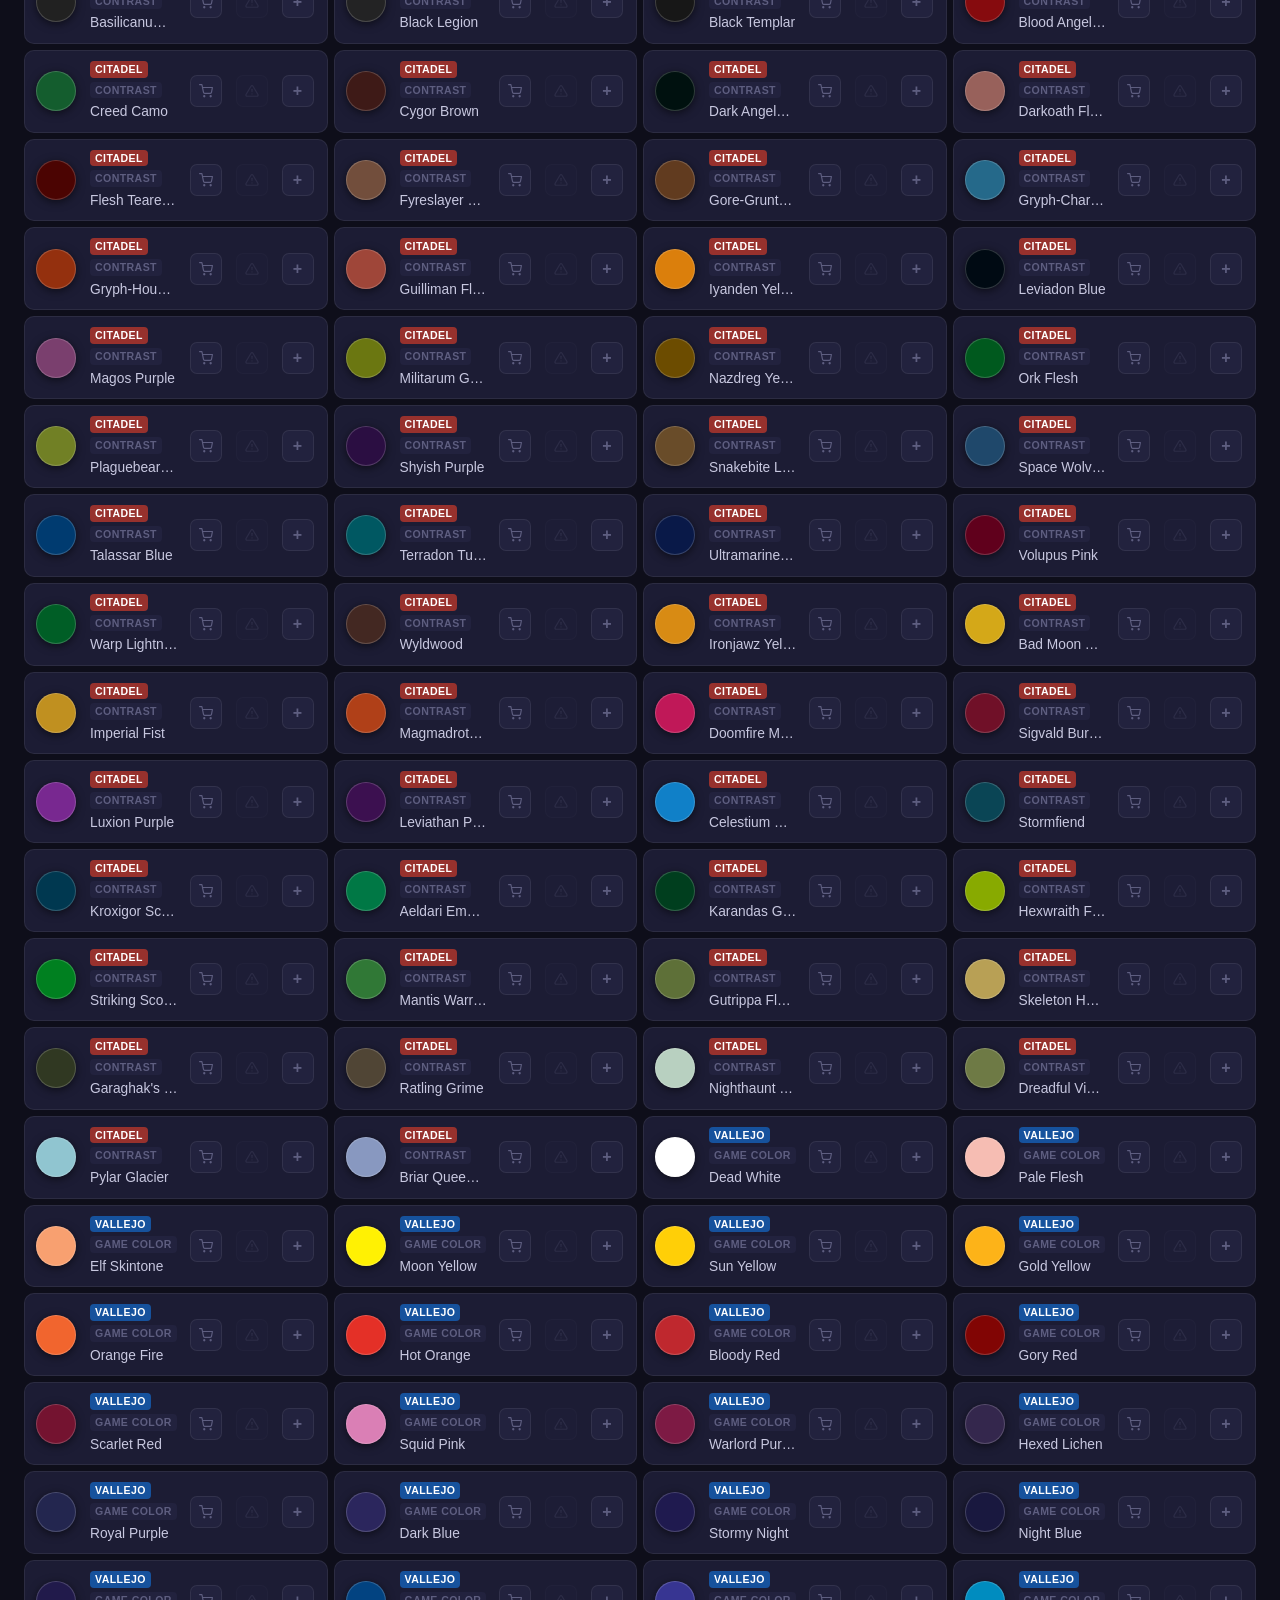
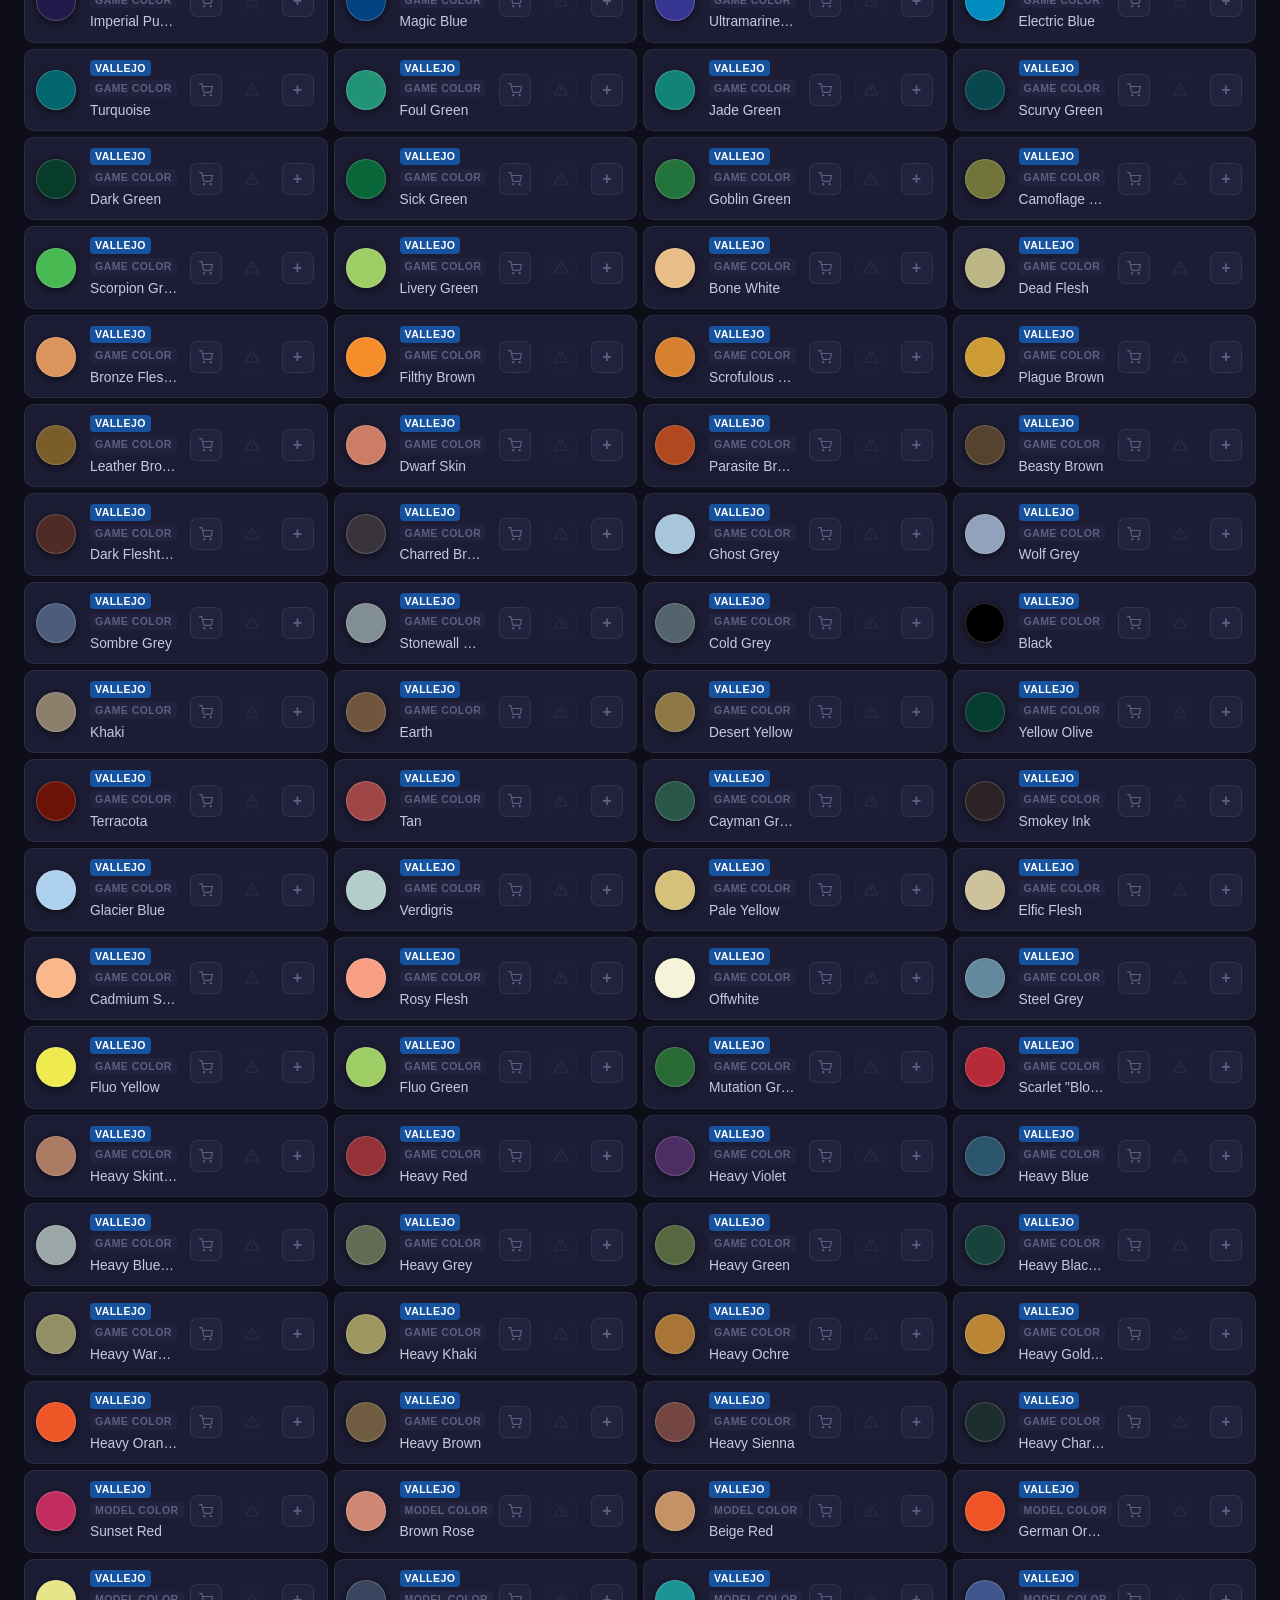
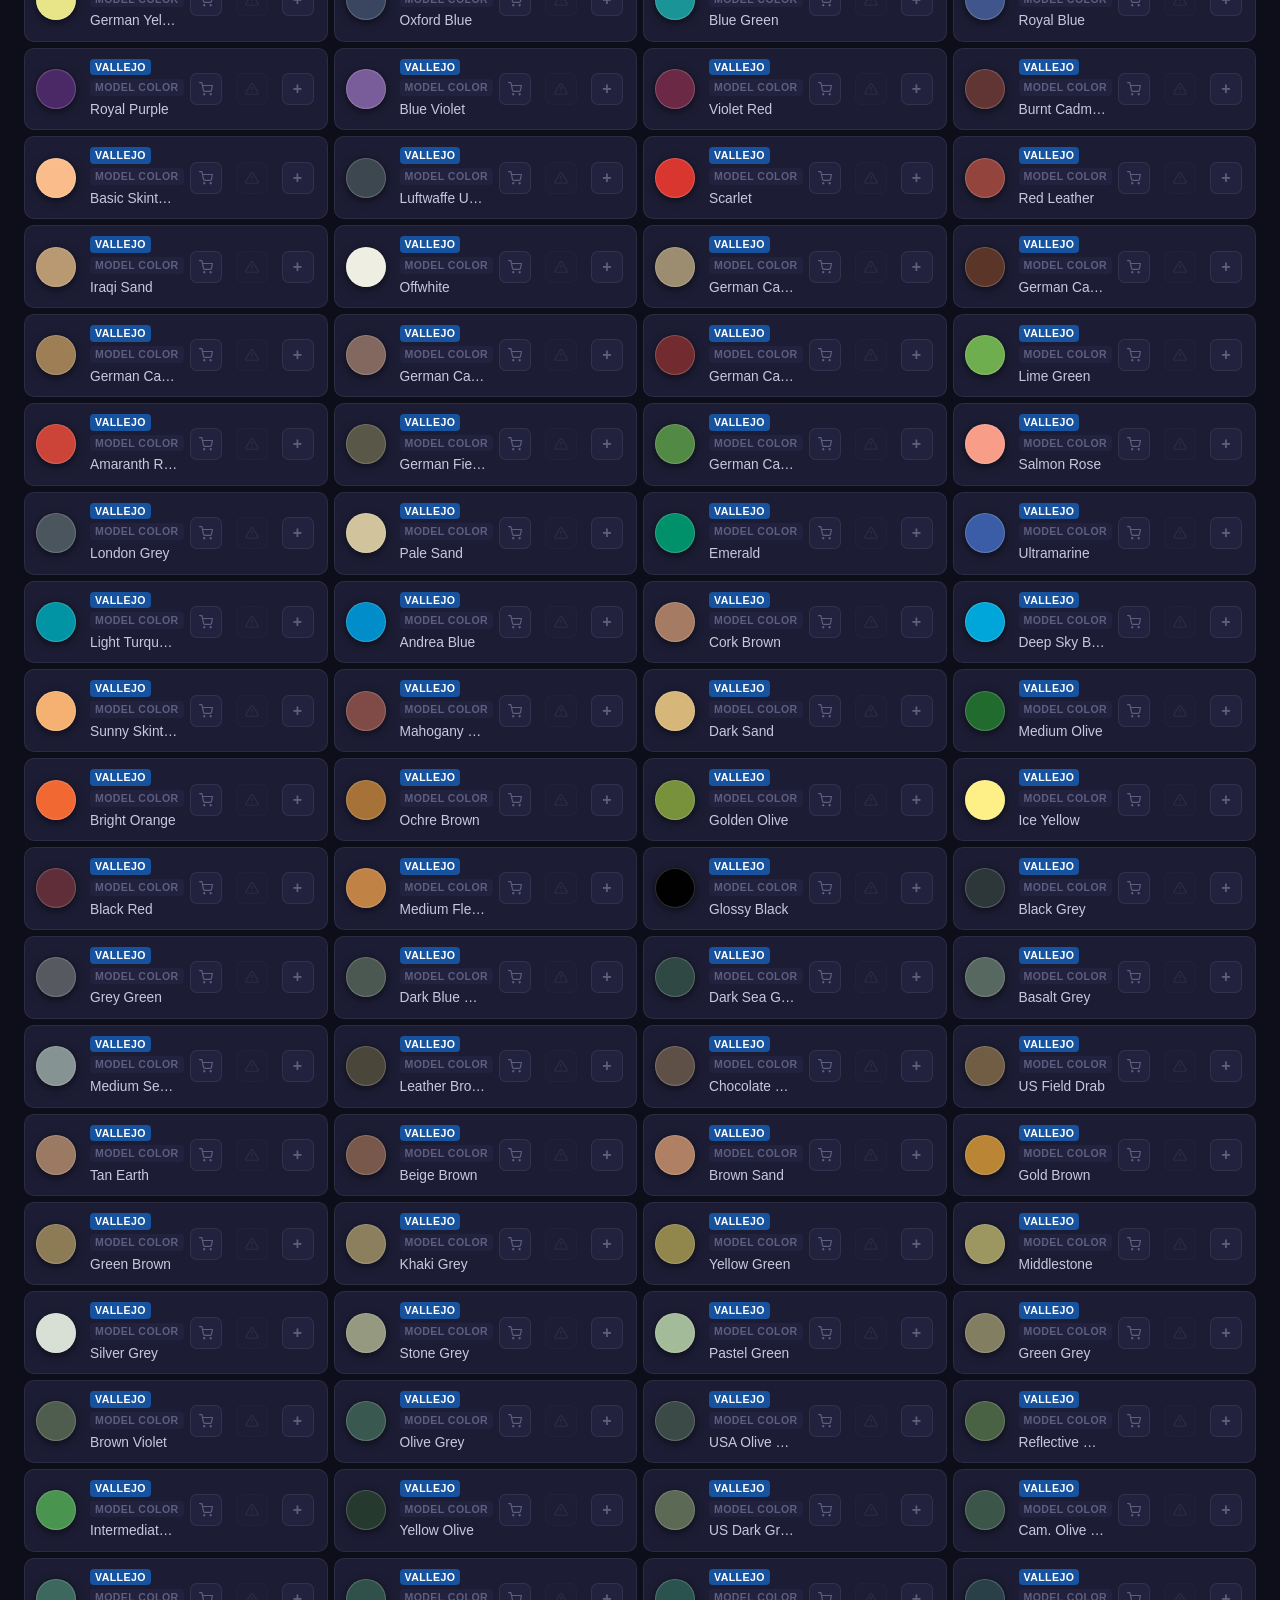
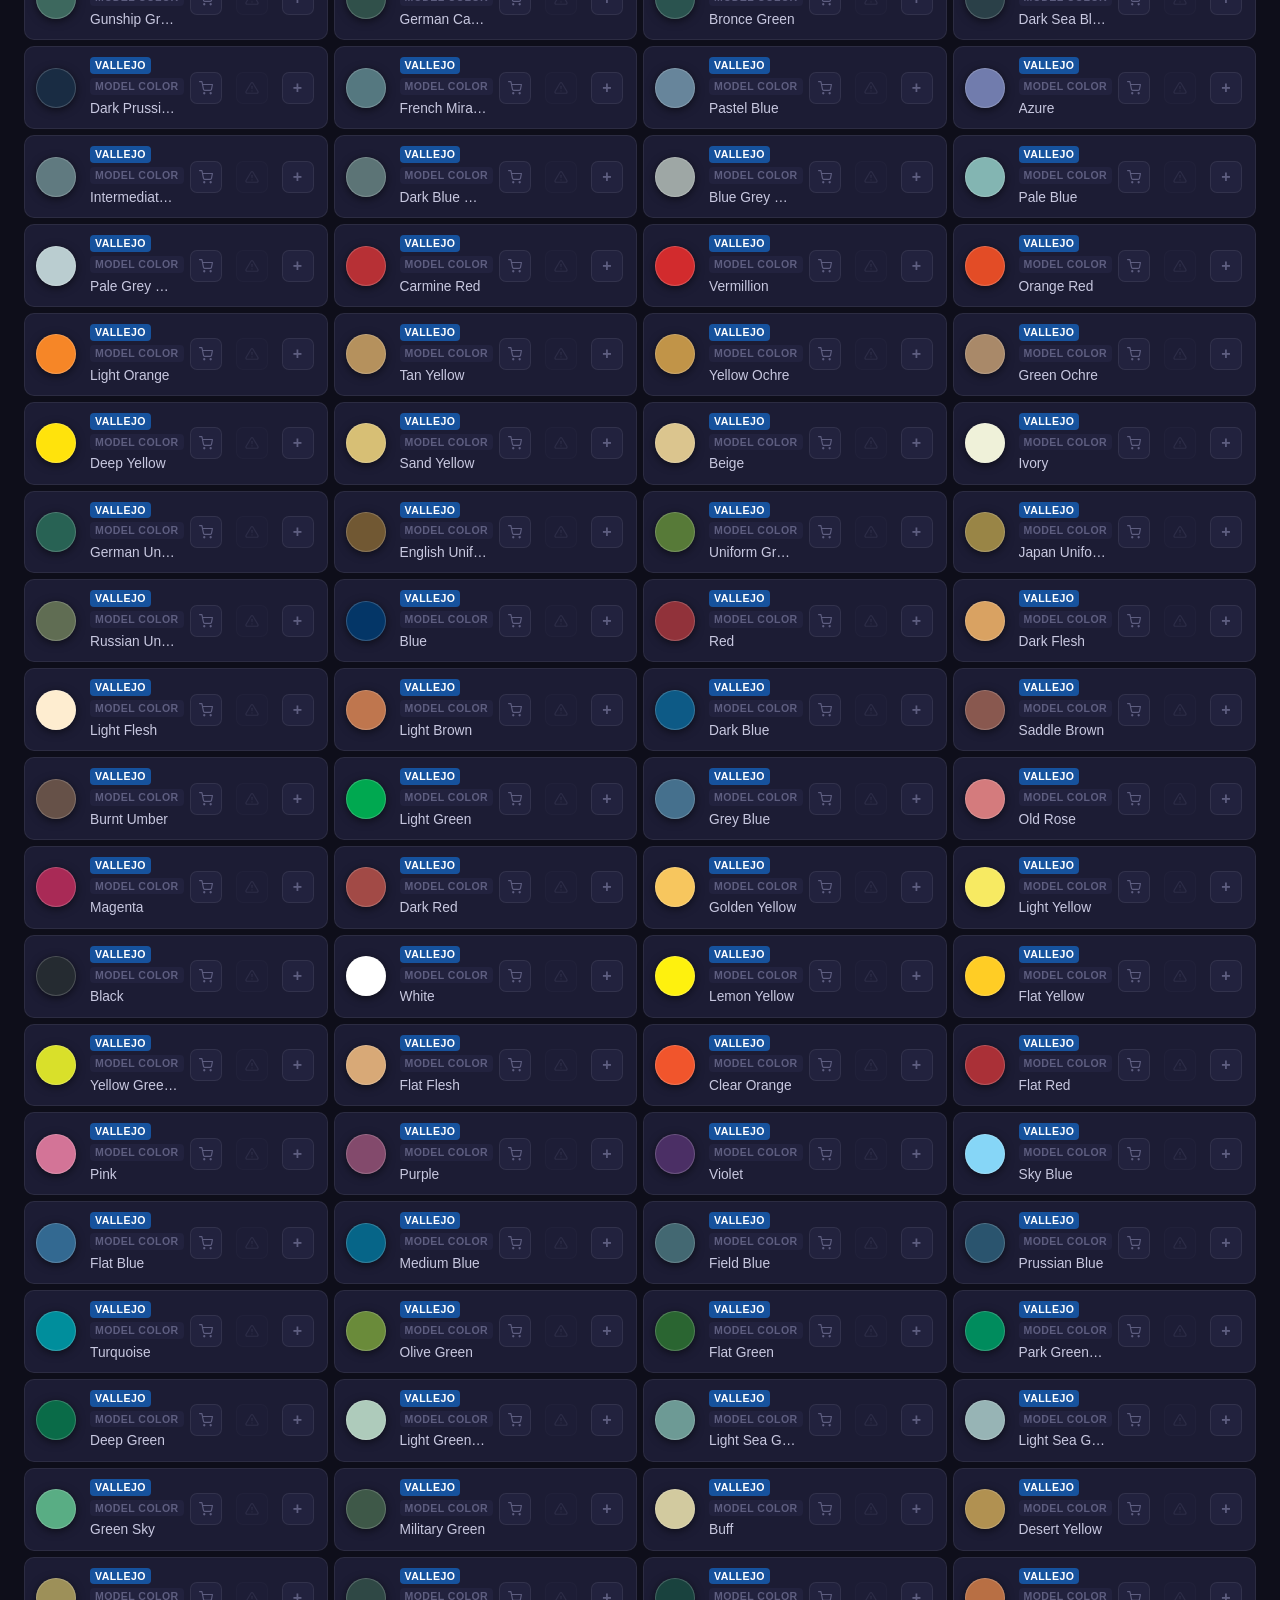
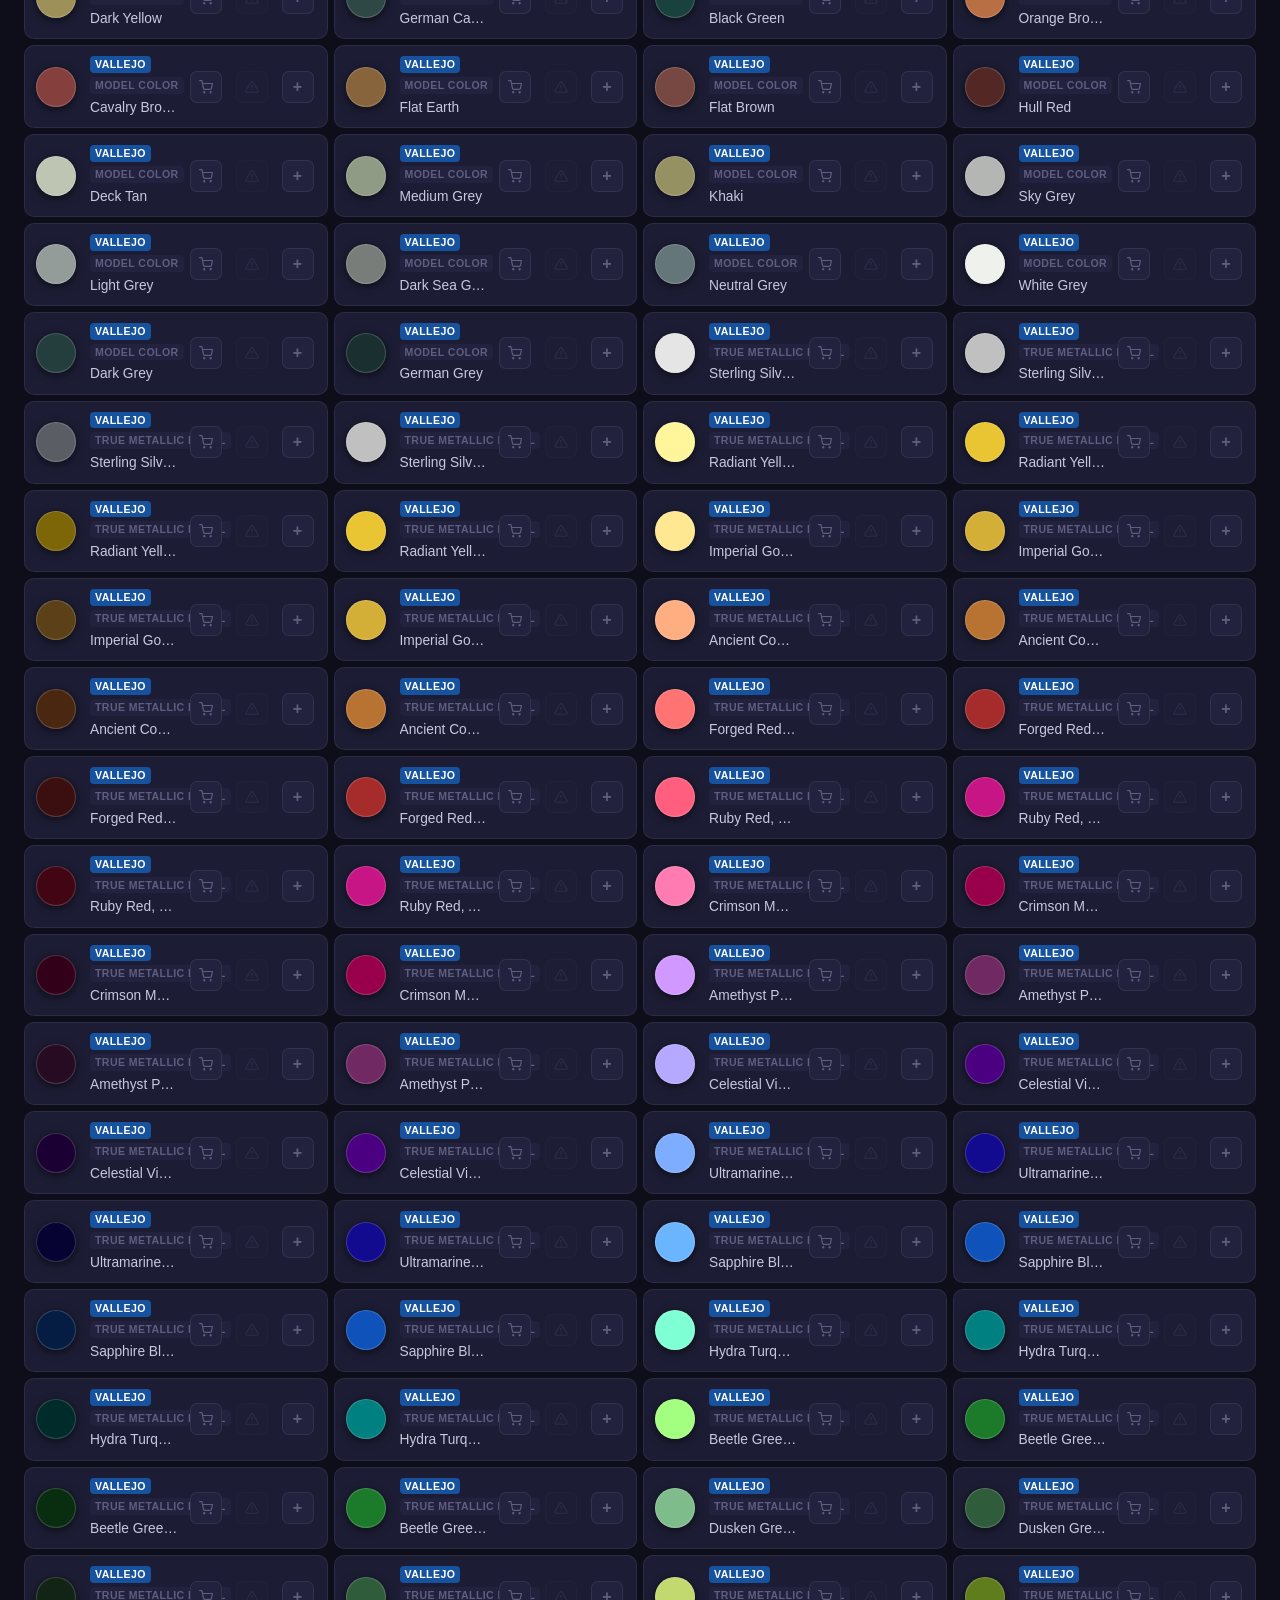
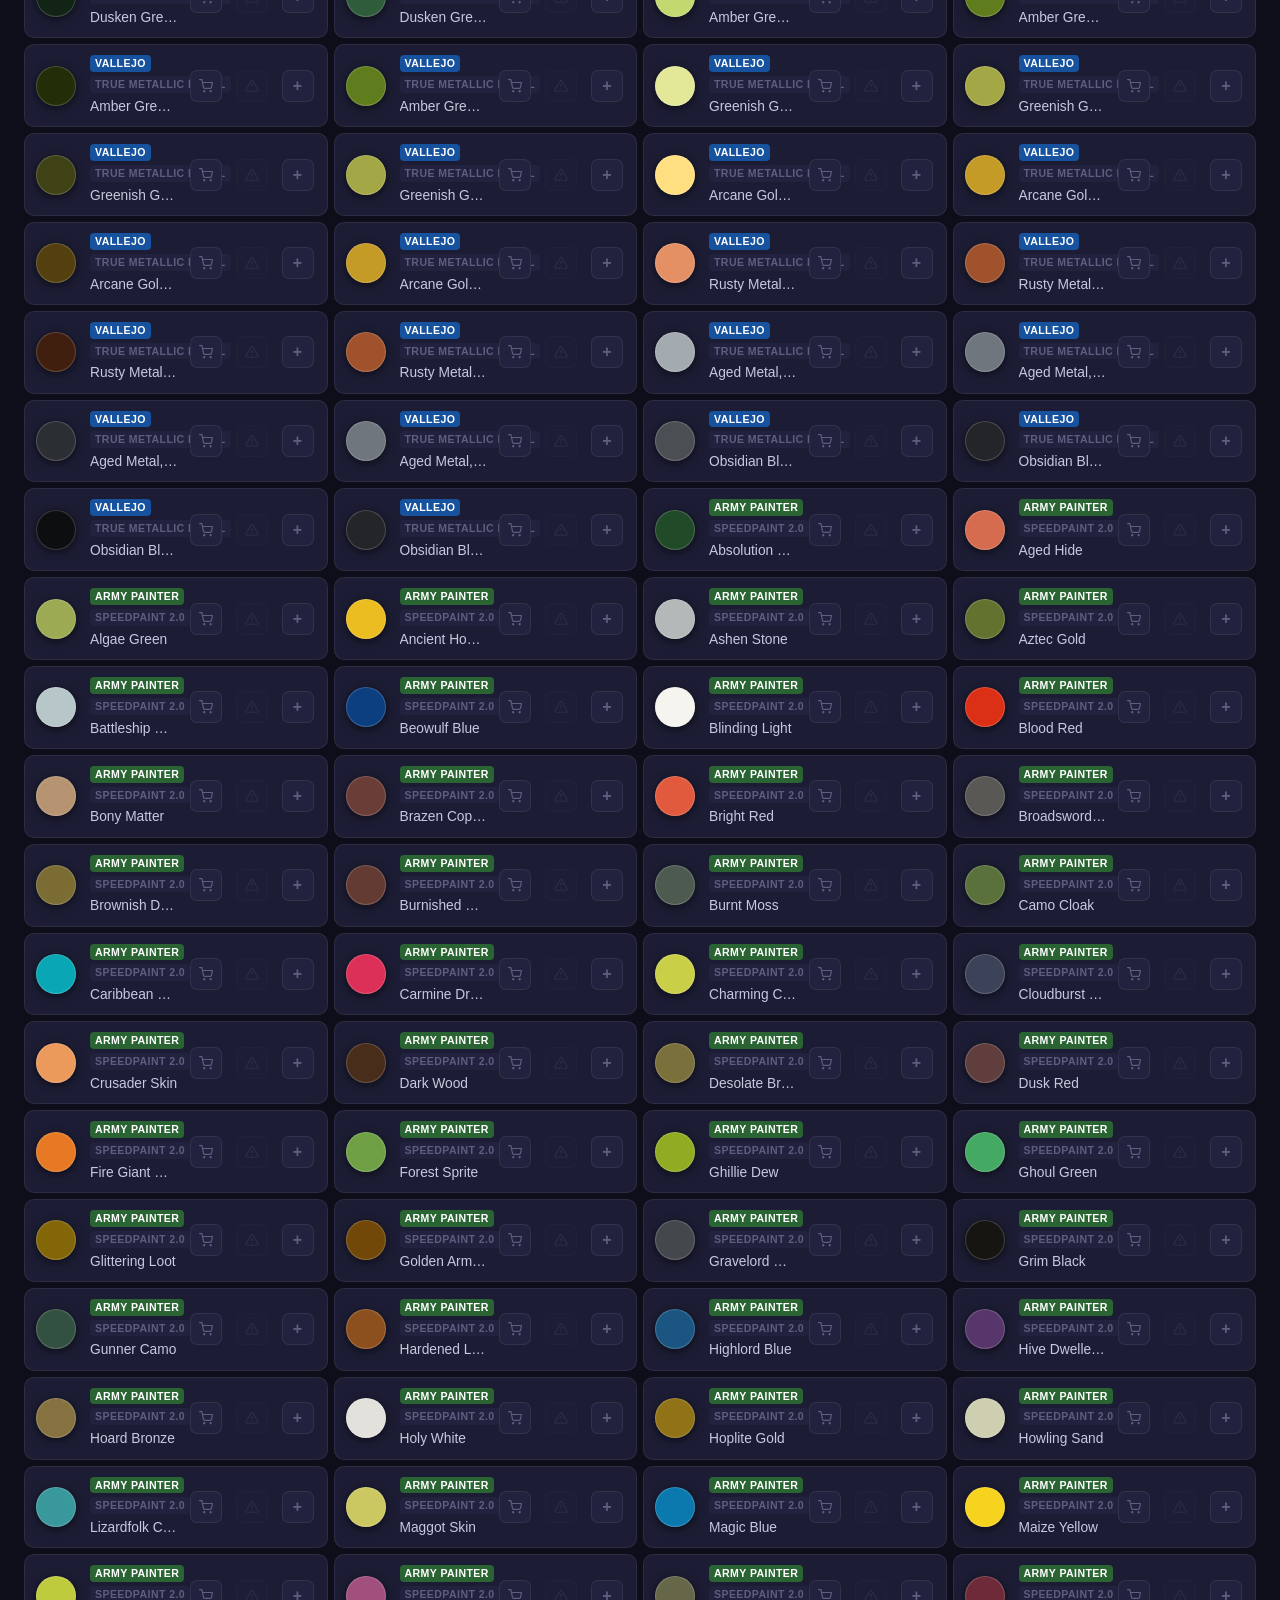
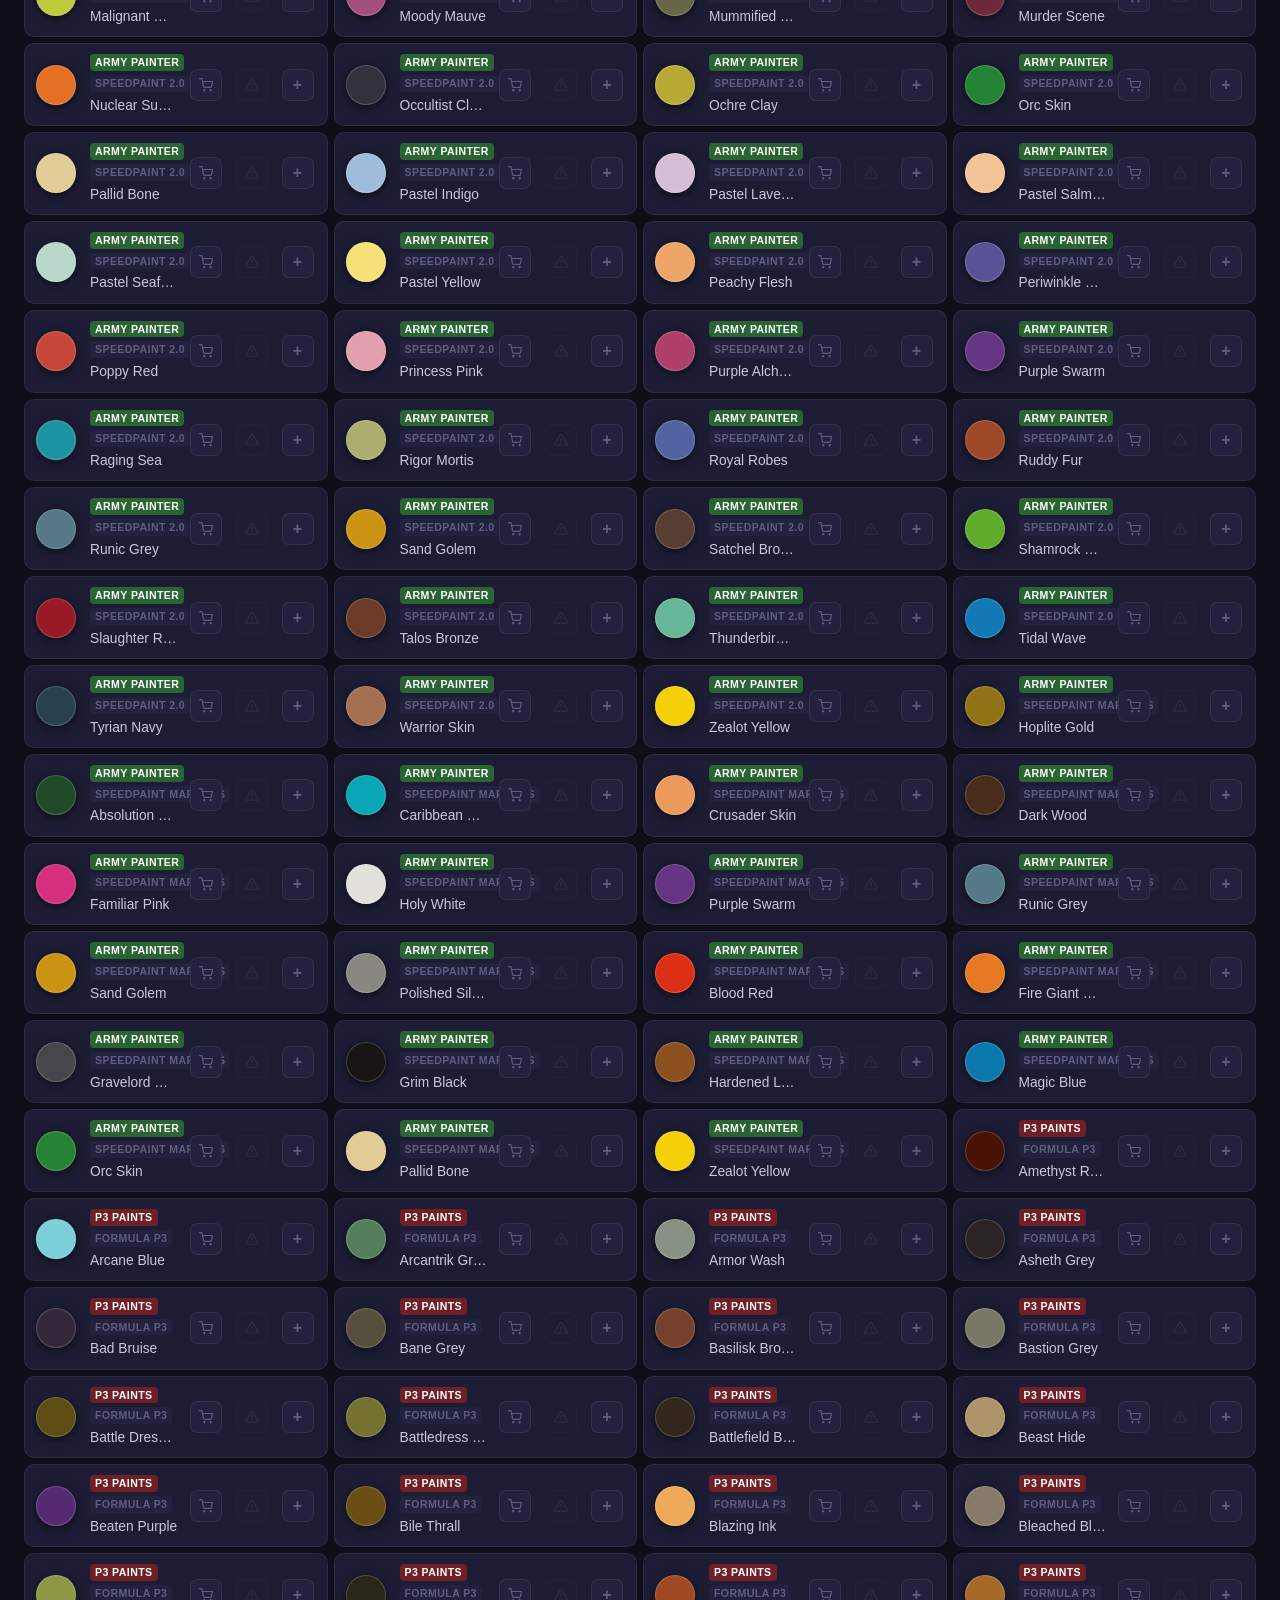
==== commit c11429ce: "feat: add bulk actions for multi-select in All Colors - Implemented a selection mode allowing users " ====
--- a/index.html
+++ b/index.html
@@ -15,6 +15,7 @@
         <p class="site-sub">Track your miniature paint collection</p>
       </div>
       <div class="theme-control">
+        <button class="action-btn" id="btn-show-onboarding">? Getting started</button>
         <label for="theme-select">Theme</label>
         <select id="theme-select" aria-label="Select theme">
           <option value="dark" selected>Dark</option>
@@ -31,16 +32,26 @@
     <button class="tab-btn" data-tab="mine">
       My Colors <span class="tab-badge owned" id="count-mine">0</span>
     </button>
+    <button class="tab-btn" data-tab="learn">
+      Learn
+    </button>
     <button class="tab-btn" data-tab="palettes">
       Palettes <span class="tab-badge" id="count-palettes">0</span>
     </button>
+    <button class="tab-btn" data-tab="gradient">
+      Gradient Builder
+    </button>
+    <button class="tab-btn" data-tab="projects">
+      Projects <span class="tab-badge" id="count-projects">0</span>
+    </button>
     <button class="tab-btn" data-tab="shopping">
       Shopping List <span class="tab-badge" id="count-cart">0</span>
     </button>
   </nav>
 
   <div class="toolbar" id="toolbar-all">
-    <input class="search-input" id="search" type="search" placeholder="Search by name, brand…" autocomplete="off">
+    <input class="search-input" id="search" type="search" placeholder="Search by name, brand, or hex (#1a3d7c)…" autocomplete="off">
+    <input type="color" id="color-picker" value="#7c6af7" title="Pick a color to find the closest paints">
     <div class="company-pills">
       <button class="pill active" data-company="all">All</button>
       <button class="pill citadel"      data-company="Citadel">Citadel</button>
@@ -61,7 +72,31 @@
         <button class="sort-pill" data-allsort="color">Color family</button>
       </div>
     </div>
+    <div class="all-sort-row" id="tag-filter-row" hidden>
+      <span class="filter-label">Tag</span>
+      <div class="sort-pills" id="tag-filter-pills"></div>
+    </div>
     <span class="result-count" id="result-count"></span>
+    <button class="action-btn" id="btn-select-mode">☑ Select</button>
+  </div>
+
+  <div class="selection-bar" id="selection-bar" hidden>
+    <span id="selection-count">0 selected</span>
+    <button class="action-btn" id="btn-select-add-owned">Add to collection</button>
+    <button class="action-btn" id="btn-select-add-cart">Add to shopping list</button>
+    <button class="action-btn" id="btn-select-clear">Clear selection</button>
+  </div>
+
+  <div class="onboarding-banner" id="onboarding-banner" hidden>
+    <button class="onboarding-close" id="btn-close-onboarding" aria-label="Close">✕</button>
+    <h3>Getting started</h3>
+    <ol class="onboarding-checklist" id="onboarding-checklist">
+      <li data-tab="all">Mark paints you already own in <strong>All Colors</strong></li>
+      <li data-tab="learn">Check the <strong>Learn</strong> tab for a starter kit if you're just beginning</li>
+      <li data-tab="palettes">Browse <strong>Palettes</strong> for ready-made color scheme ideas</li>
+      <li data-tab="gradient">Try the <strong>Gradient Builder</strong> for a blending ramp</li>
+      <li data-tab="shopping">Build a <strong>Shopping List</strong> for what's missing</li>
+    </ol>
   </div>
 
   <main>
@@ -73,11 +108,15 @@
     <section id="view-mine" class="view">
       <div class="mine-toolbar" id="mine-toolbar">
         <span class="mine-sort-label">Sort by</span>
-        <div class="sort-pills">
+        <div class="sort-pills" id="mine-sort-pills">
           <button class="sort-pill active" data-sort="company">Company</button>
           <button class="sort-pill"        data-sort="color">Color family</button>
         </div>
+        <div class="sort-pills" id="mine-filter-pills">
+          <button class="sort-pill" id="btn-filter-low" data-filter="low">⚠ Low stock</button>
+        </div>
         <div class="mine-actions">
+          <button class="action-btn" id="btn-new-mix">🧪 New mix</button>
           <button class="action-btn" id="btn-export">↓ Export</button>
           <label  class="action-btn" id="btn-import-label" title="Import collection">
             ↑ Import
@@ -86,12 +125,65 @@
           <button class="action-btn danger" id="btn-clear">✕ Clear all</button>
         </div>
       </div>
+
+      <div class="mix-panel" id="mix-panel" hidden>
+        <div class="mix-panel-inner">
+          <h3>Create a paint mix</h3>
+          <input type="text" id="mix-name" placeholder="Mix name (optional)" class="search-input" style="width:100%">
+          <div id="mix-ingredients"></div>
+          <button type="button" class="action-btn" id="btn-add-ingredient">+ Add color</button>
+          <div class="mix-preview">
+            <span class="color-circle" id="mix-preview-swatch"></span>
+            <span id="mix-preview-label">Pick at least 2 colors with a ratio to preview.</span>
+          </div>
+          <div class="mix-panel-actions">
+            <button class="action-btn" id="btn-save-mix">Save mix</button>
+            <button class="action-btn" id="btn-cancel-mix">Cancel</button>
+          </div>
+        </div>
+      </div>
+
       <div id="list-mine"></div>
       <div class="empty-state" id="empty-mine">
         <div class="empty-icon">🎨</div>
         <p>Your collection is empty.</p>
         <p class="empty-hint">Switch to <strong>All Colors</strong> and click <strong>+</strong> to add paints.</p>
       </div>
+    </section>
+
+    <section id="view-learn" class="view">
+      <div class="palette-intro">
+        <p>New to painting miniatures? Start here: what the paint ranges mean, a short list of essentials to buy first, and the core techniques worth learning.</p>
+      </div>
+
+      <section class="panel learn-section">
+        <div class="panel-header">
+          <h2>Starter Kit</h2>
+          <p>A curated "buy these first" list, independent of what you already own.</p>
+        </div>
+        <div class="learn-toolbar">
+          <span class="filter-label">Company</span>
+          <div class="sort-pills" id="starter-company-pills"></div>
+          <button class="action-btn" id="btn-starter-add-all">+ Add all to shopping list</button>
+        </div>
+        <div id="starter-kit-list"></div>
+      </section>
+
+      <section class="panel learn-section">
+        <div class="panel-header">
+          <h2>Paint-Type Glossary</h2>
+          <p>What each paint range is actually for.</p>
+        </div>
+        <div id="paint-type-glossary" class="learn-grid"></div>
+      </section>
+
+      <section class="panel learn-section">
+        <div class="panel-header">
+          <h2>Technique Glossary</h2>
+          <p>Core painting techniques, from beginner to advanced. Tag your paints (click a swatch) with a matching keyword to link them here.</p>
+        </div>
+        <div id="technique-glossary" class="learn-grid"></div>
+      </section>
     </section>
 
     <section id="view-palettes" class="view">
@@ -117,10 +209,91 @@
       </div>
     </section>
 
+    <section id="view-gradient" class="view">
+      <div class="palette-intro">
+        <p>Pick a <strong>shadow</strong>, <strong>base</strong>, and <strong>highlight</strong> color and get a step-by-step blending ramp, snapped to real purchasable paints. Steps you don't own are flagged and can be added straight to the Shopping List.</p>
+      </div>
+
+      <div class="gradient-builder panel">
+        <div class="gradient-pickers">
+          <label>Shadow<select id="grad-shadow"></select></label>
+          <label>Base<select id="grad-base"></select></label>
+          <label>Highlight<select id="grad-highlight"></select></label>
+          <label>Steps
+            <span class="grad-steps-row">
+              <input type="range" id="grad-steps" min="3" max="7" value="5">
+              <span id="grad-steps-label">5</span>
+            </span>
+          </label>
+        </div>
+        <div class="gradient-ramp" id="gradient-ramp"></div>
+        <div class="gradient-actions">
+          <input type="text" id="grad-recipe-name" class="search-input" placeholder="Recipe name (optional)">
+          <button class="action-btn" id="btn-save-ramp">Save recipe</button>
+          <button class="action-btn" id="btn-share-ramp">🖼 Share as image</button>
+        </div>
+      </div>
+
+      <div class="panel gradient-blend-finder">
+        <div class="panel-header">
+          <h2>Complete the gradient (owned colors only)</h2>
+          <p>Find an owned paint that naturally bridges two other owned paints — no shopping required.</p>
+        </div>
+        <div class="gradient-pickers">
+          <label>From (owned)<select id="blend-from"></select></label>
+          <label>To (owned)<select id="blend-to"></select></label>
+          <button class="action-btn" id="btn-find-blend">Find blend</button>
+        </div>
+        <div class="gradient-ramp" id="blend-result"></div>
+      </div>
+
+      <div class="panel gradient-saved">
+        <div class="panel-header">
+          <h2>Saved recipes</h2>
+        </div>
+        <div id="gradient-saved-list"></div>
+      </div>
+    </section>
+
+    <section id="view-projects" class="view">
+      <div class="palette-intro">
+        <p>Group owned colors by project or army so you can see what was used where. Colors keep their global ownership — deleting a project never unowns anything.</p>
+      </div>
+
+      <div id="projects-list-view">
+        <div class="mine-toolbar">
+          <input type="text" id="new-project-name" class="search-input" placeholder="New project name…">
+          <button class="action-btn" id="btn-new-project">+ New project</button>
+        </div>
+        <div id="projects-grid" class="palette-grid-inner"></div>
+        <p class="empty-msg" id="empty-projects" hidden>No projects yet. Create one above.</p>
+      </div>
+
+      <div id="project-detail-view" hidden>
+        <div class="mine-toolbar">
+          <button class="action-btn" id="btn-project-back">← Back to projects</button>
+          <span class="mine-sort-label" id="project-detail-name"></span>
+          <div class="mine-actions">
+            <button class="action-btn" id="btn-project-duplicate">Duplicate</button>
+            <button class="action-btn danger" id="btn-project-delete">✕ Delete project</button>
+          </div>
+        </div>
+        <div class="panel">
+          <div class="panel-header">
+            <h2>Add owned colors to this project</h2>
+            <p>Check any owned color to add it; uncheck to remove it. This doesn't change your global collection.</p>
+          </div>
+          <div id="project-color-checklist" class="project-checklist"></div>
+        </div>
+      </div>
+    </section>
+
     <section id="view-shopping" class="view">
       <div class="mine-toolbar" id="shopping-toolbar">
         <span class="mine-sort-label" id="shopping-count-label">0 items</span>
+        <span class="mine-sort-label" id="shopping-total-label"></span>
         <div class="mine-actions">
+          <button class="action-btn" id="btn-share-cart">🖼 Share as image</button>
           <button class="action-btn" id="btn-print-cart">Print</button>
           <button class="action-btn danger" id="btn-clear-cart">✕ Clear list</button>
         </div>
@@ -134,6 +307,22 @@
     </section>
   </main>
 
+  <div class="modal-overlay" id="note-modal" hidden>
+    <div class="modal">
+      <h3 id="note-modal-title">Notes &amp; tags</h3>
+      <label class="modal-label">Note
+        <textarea id="note-modal-text" rows="3" placeholder="e.g. good for NMM gold, dries fast, thin it…"></textarea>
+      </label>
+      <label class="modal-label">Tags (comma separated)
+        <input type="text" id="note-modal-tags" placeholder="e.g. NMM, glaze, wet-blend">
+      </label>
+      <div class="modal-actions">
+        <button class="action-btn" id="btn-note-save">Save</button>
+        <button class="action-btn" id="btn-note-cancel">Cancel</button>
+      </div>
+    </div>
+  </div>
+
   <script src="app.js"></script>
 </body>
 </html>
--- a/style.css
+++ b/style.css
@@ -18,6 +18,10 @@
   --cart:         #4ade80;
   --cart-dim:     rgba(74,222,128,0.14);
   --cart-ring:    rgba(74,222,128,0.38);
+
+  --low:          #fbbf24;
+  --low-dim:      rgba(251,191,36,0.14);
+  --low-ring:     rgba(251,191,36,0.38);
 
   --co-citadel:   #c0392b;
   --co-vallejo:   #1565c0;
@@ -43,6 +47,9 @@
   --cart:         #16a34a;
   --cart-dim:     rgba(22,163,74,0.12);
   --cart-ring:    rgba(22,163,74,0.3);
+  --low:          #b45309;
+  --low-dim:      rgba(180,83,9,0.12);
+  --low-ring:     rgba(180,83,9,0.3);
 }
 
 body {
@@ -105,6 +112,9 @@
   display: flex;
   padding: 0 24px;
   gap: 4px;
+  position: sticky;
+  top: 0;
+  z-index: 150;
 }
 .tab-btn {
   align-items: center;
@@ -144,10 +154,14 @@
   align-items: center;
   background: var(--bg-2);
   border-bottom: 1px solid var(--border);
+  box-shadow: 0 4px 10px rgba(0,0,0,0.18);
   display: flex;
   flex-wrap: wrap;
   gap: 10px;
   padding: 12px 24px;
+  position: sticky;
+  top: 44px;
+  z-index: 140;
 }
 .search-input {
   background: var(--surface);
@@ -162,6 +176,23 @@
 }
 .search-input::placeholder { color: var(--text-muted); }
 .search-input:focus { border-color: var(--accent); }
+
+#color-picker {
+  background: none;
+  border: 1px solid var(--border);
+  border-radius: 8px;
+  cursor: pointer;
+  height: 34px;
+  padding: 2px;
+  width: 40px;
+}
+
+.color-match {
+  color: var(--accent);
+  font-size: 0.72rem;
+  font-weight: 600;
+  margin-top: 3px;
+}
 
 .company-pills { display: flex; gap: 5px; flex-wrap: wrap; }
 
@@ -233,7 +264,7 @@
   cursor: default;
   display: grid;
   gap: 12px;
-  grid-template-columns: 42px 1fr 34px 34px;
+  grid-template-columns: 42px 1fr 34px 34px 34px;
   padding: 10px 11px;
   transition: background 0.12s, border-color 0.12s;
 }
@@ -241,6 +272,9 @@
 .color-card.owned {
   background: rgba(124,106,247,0.06);
   border-color: var(--accent-ring);
+}
+.color-card.low-stock {
+  border-color: var(--low-ring);
 }
 
 .color-circle {
@@ -292,6 +326,24 @@
   white-space: nowrap;
 }
 
+.color-substitute {
+  align-items: center;
+  color: var(--text-muted);
+  display: flex;
+  font-size: 0.72rem;
+  gap: 5px;
+  margin-top: 3px;
+  overflow: hidden;
+  text-overflow: ellipsis;
+  white-space: nowrap;
+}
+.color-substitute .swatch {
+  border-radius: 50%;
+  flex-shrink: 0;
+  height: 9px;
+  width: 9px;
+}
+
 /* ── Toggle button ────────────────────────────────────────── */
 .toggle-btn {
   align-items: center;
@@ -339,15 +391,106 @@
 }
 .cart-btn.in-cart:hover { background: rgba(74,222,128,0.25); }
 
+/* ── Low-stock button ─────────────────────────────────────── */
+.low-btn {
+  align-items: center;
+  background: var(--surface-2);
+  border: 1px solid var(--border);
+  border-radius: 7px;
+  color: var(--text-muted);
+  cursor: pointer;
+  display: flex;
+  height: 32px;
+  justify-content: center;
+  transition: background 0.12s, color 0.12s, border-color 0.12s;
+  width: 32px;
+}
+.low-btn:hover { background: var(--surface-h); color: var(--text); }
+.low-btn.is-low {
+  background: var(--low-dim);
+  border-color: var(--low-ring);
+  color: var(--low);
+}
+.low-btn.is-low:hover { background: rgba(251,191,36,0.25); }
+.low-btn:disabled {
+  cursor: default;
+  opacity: 0.25;
+  pointer-events: none;
+}
+
+/* ── Mix panel ────────────────────────────────────────────── */
+.badge-co.Custom-Mix { background: var(--low-dim); color: var(--low); }
+.color-card.is-mix { border-style: dashed; }
+
+.mix-panel {
+  background: var(--surface);
+  border: 1px solid var(--border);
+  border-radius: 14px;
+  margin-bottom: 16px;
+  padding: 16px;
+}
+.mix-panel-inner {
+  display: flex;
+  flex-direction: column;
+  gap: 10px;
+}
+.mix-panel-inner h3 { font-size: 0.95rem; }
+.mix-ingredient-row {
+  align-items: center;
+  display: flex;
+  gap: 8px;
+}
+.mix-ingredient-row select {
+  background: var(--surface-2);
+  border: 1px solid var(--border);
+  border-radius: 6px;
+  color: var(--text);
+  flex: 1;
+  font-size: 0.82rem;
+  min-width: 0;
+  padding: 6px 8px;
+}
+.mix-ingredient-row input[type="number"] {
+  background: var(--surface-2);
+  border: 1px solid var(--border);
+  border-radius: 6px;
+  color: var(--text);
+  font-size: 0.82rem;
+  padding: 6px 8px;
+  width: 64px;
+}
+.mix-ingredient-remove {
+  background: none;
+  border: none;
+  color: var(--text-muted);
+  cursor: pointer;
+  font-size: 0.9rem;
+  padding: 4px;
+}
+.mix-ingredient-remove:hover { color: #e57373; }
+.mix-preview {
+  align-items: center;
+  display: flex;
+  gap: 10px;
+}
+.mix-preview .color-circle { height: 32px; width: 32px; }
+.mix-preview-label,
+#mix-preview-label { color: var(--text-muted); font-size: 0.82rem; }
+.mix-panel-actions { display: flex; gap: 8px; }
+
 /* ── Mine toolbar (sort + actions) ───────────────────────── */
 .mine-toolbar {
   align-items: center;
+  background: var(--bg);
   border-bottom: 1px solid var(--border);
   display: flex;
   flex-wrap: wrap;
   gap: 10px;
   margin-bottom: 14px;
   padding: 10px 0 14px;
+  position: sticky;
+  top: 44px;
+  z-index: 140;
 }
 .mine-actions {
   display: flex;
@@ -372,6 +515,7 @@
 
 /* ── Toast ────────────────────────────────────────────────── */
 .toast {
+  align-items: center;
   animation: toast-in 0.18s ease;
   background: var(--surface-2);
   border: 1px solid var(--border);
@@ -380,13 +524,26 @@
   bottom: 24px;
   box-shadow: 0 4px 24px rgba(0,0,0,0.45);
   color: var(--text);
+  display: flex;
   font-size: 0.88rem;
+  gap: 14px;
   padding: 11px 18px;
   position: fixed;
   right: 24px;
   z-index: 200;
 }
 .toast.toast-error { border-left-color: #e57373; }
+.toast-action {
+  background: none;
+  border: none;
+  color: var(--accent);
+  cursor: pointer;
+  flex-shrink: 0;
+  font-size: 0.85rem;
+  font-weight: 700;
+  padding: 0;
+}
+.toast-action:hover { text-decoration: underline; }
 @keyframes toast-in {
   from { opacity: 0; transform: translateY(8px); }
   to   { opacity: 1; transform: translateY(0); }
@@ -660,6 +817,19 @@
   font-size: 0.67rem;
   white-space: nowrap;
 }
+.guide-chip-owned {
+  background: var(--cart-dim);
+  border-color: var(--cart-ring);
+}
+.guide-owned-badge {
+  background: var(--cart-dim);
+  border-radius: 4px;
+  color: var(--cart);
+  font-size: 0.64rem;
+  font-weight: 700;
+  padding: 1px 5px;
+  white-space: nowrap;
+}
 
 .suggestion-chip,
 .missing-chip {
@@ -678,6 +848,390 @@
   height: 14px;
   width: 14px;
 }
+
+/* ── Gradient builder ─────────────────────────────────────── */
+.gradient-builder,
+.gradient-blend-finder,
+.gradient-saved { margin-bottom: 16px; }
+.gradient-pickers {
+  align-items: end;
+  display: flex;
+  flex-wrap: wrap;
+  gap: 14px;
+  margin-bottom: 16px;
+}
+.gradient-pickers label {
+  color: var(--text-muted);
+  display: flex;
+  flex-direction: column;
+  font-size: 0.75rem;
+  font-weight: 600;
+  gap: 5px;
+  letter-spacing: 0.04em;
+  text-transform: uppercase;
+}
+.gradient-pickers select {
+  background: var(--surface-2);
+  border: 1px solid var(--border);
+  border-radius: 7px;
+  color: var(--text);
+  font-size: 0.85rem;
+  min-width: 180px;
+  padding: 7px 9px;
+  text-transform: none;
+}
+.grad-steps-row { align-items: center; display: flex; gap: 8px; }
+.gradient-ramp {
+  display: flex;
+  flex-wrap: wrap;
+  gap: 10px;
+  margin-bottom: 14px;
+}
+.gradient-step {
+  background: var(--bg-2);
+  border: 1px solid var(--border-soft);
+  border-radius: 10px;
+  padding: 10px;
+  text-align: center;
+  width: 116px;
+}
+.gradient-step .color-circle {
+  height: 46px;
+  margin: 0 auto 8px;
+  width: 46px;
+}
+.gradient-step-name {
+  color: var(--text);
+  font-size: 0.76rem;
+  font-weight: 600;
+  overflow: hidden;
+  text-overflow: ellipsis;
+  white-space: nowrap;
+}
+.gradient-step-meta {
+  color: var(--text-muted);
+  font-size: 0.68rem;
+  margin-top: 2px;
+}
+.gradient-step.not-owned { border-color: var(--low-ring); }
+.gradient-step-addcart {
+  background: var(--surface-2);
+  border: 1px solid var(--border);
+  border-radius: 6px;
+  color: var(--text-muted);
+  cursor: pointer;
+  font-size: 0.68rem;
+  margin-top: 6px;
+  padding: 3px 6px;
+}
+.gradient-step-addcart:hover { color: var(--text); }
+.gradient-step-addcart.added { color: var(--cart); border-color: var(--cart-ring); }
+.gradient-actions { align-items: center; display: flex; flex-wrap: wrap; gap: 8px; }
+.gradient-actions .search-input { width: 220px; }
+.gradient-recipe-card {
+  align-items: center;
+  background: var(--bg-2);
+  border: 1px solid var(--border-soft);
+  border-radius: 12px;
+  display: flex;
+  gap: 12px;
+  margin-bottom: 10px;
+  padding: 10px 12px;
+}
+.gradient-recipe-card:last-child { margin-bottom: 0; }
+.gradient-recipe-swatches { display: flex; gap: 4px; }
+.gradient-recipe-swatches .swatch { border-radius: 50%; height: 16px; width: 16px; }
+.gradient-recipe-name { flex: 1; font-size: 0.86rem; font-weight: 600; }
+
+/* ── Projects ─────────────────────────────────────────────── */
+.project-card {
+  background: var(--surface);
+  border: 1px solid var(--border);
+  border-radius: 14px;
+  cursor: pointer;
+  padding: 14px;
+  transition: border-color 0.15s, transform 0.15s;
+}
+.project-card:hover { border-color: var(--accent-ring); transform: translateY(-1px); }
+.project-card h3 { font-size: 0.92rem; margin-bottom: 8px; }
+.project-card-count { color: var(--text-muted); font-size: 0.78rem; margin-bottom: 8px; }
+.project-card-swatches { display: flex; gap: 4px; flex-wrap: wrap; }
+.project-card-swatches .swatch { border-radius: 50%; height: 16px; width: 16px; }
+
+.project-checklist {
+  display: grid;
+  gap: 6px;
+  grid-template-columns: repeat(auto-fill, minmax(240px, 1fr));
+  max-height: 480px;
+  overflow-y: auto;
+}
+.project-checklist-item {
+  align-items: center;
+  border-radius: 8px;
+  cursor: pointer;
+  display: flex;
+  gap: 8px;
+  padding: 6px 8px;
+}
+.project-checklist-item:hover { background: var(--surface-h); }
+.project-checklist-item .swatch { border-radius: 50%; flex-shrink: 0; height: 20px; width: 20px; }
+.project-checklist-item span.name {
+  color: var(--text);
+  font-size: 0.82rem;
+  overflow: hidden;
+  text-overflow: ellipsis;
+  white-space: nowrap;
+}
+
+/* ── Notes & tags ─────────────────────────────────────────── */
+.color-circle { cursor: pointer; position: relative; }
+.color-circle.has-note::after {
+  background: var(--accent);
+  border: 2px solid var(--surface);
+  border-radius: 50%;
+  bottom: -2px;
+  content: '';
+  height: 12px;
+  position: absolute;
+  right: -2px;
+  width: 12px;
+}
+.color-tags {
+  display: flex;
+  flex-wrap: wrap;
+  gap: 4px;
+  margin-top: 4px;
+}
+.color-tag-chip {
+  background: var(--accent-dim);
+  border-radius: 99px;
+  color: var(--accent);
+  font-size: 0.65rem;
+  font-weight: 600;
+  padding: 1px 7px;
+}
+
+.modal-overlay {
+  align-items: center;
+  background: rgba(0,0,0,0.55);
+  display: flex;
+  inset: 0;
+  justify-content: center;
+  position: fixed;
+  z-index: 300;
+}
+.modal-overlay[hidden] { display: none; }
+.modal {
+  background: var(--surface);
+  border: 1px solid var(--border);
+  border-radius: 14px;
+  display: flex;
+  flex-direction: column;
+  gap: 12px;
+  max-width: 420px;
+  padding: 20px;
+  width: 92%;
+}
+.modal h3 { font-size: 1rem; }
+.modal-label {
+  color: var(--text-muted);
+  display: flex;
+  flex-direction: column;
+  font-size: 0.78rem;
+  font-weight: 600;
+  gap: 6px;
+  letter-spacing: 0.03em;
+  text-transform: uppercase;
+}
+.modal-label textarea,
+.modal-label input {
+  background: var(--surface-2);
+  border: 1px solid var(--border);
+  border-radius: 8px;
+  color: var(--text);
+  font-family: inherit;
+  font-size: 0.85rem;
+  padding: 8px 10px;
+  resize: vertical;
+  text-transform: none;
+}
+.modal-actions { display: flex; gap: 8px; justify-content: flex-end; }
+
+/* ── Shopping list price input ───────────────────────────── */
+.color-price {
+  align-items: center;
+  color: var(--text-muted);
+  display: flex;
+  font-size: 0.78rem;
+  gap: 3px;
+  margin-top: 4px;
+}
+.color-price input {
+  background: var(--surface-2);
+  border: 1px solid var(--border);
+  border-radius: 6px;
+  color: var(--text);
+  font-size: 0.78rem;
+  padding: 3px 6px;
+  width: 68px;
+}
+#shopping-total-label { color: var(--accent); font-weight: 700; }
+
+/* ── Bulk select ──────────────────────────────────────────── */
+#btn-select-mode.active {
+  background: var(--accent-dim);
+  border-color: var(--accent-ring);
+  color: var(--accent);
+}
+.selection-bar {
+  align-items: center;
+  background: var(--accent-dim);
+  border-bottom: 1px solid var(--accent-ring);
+  display: flex;
+  gap: 10px;
+  padding: 10px 24px;
+}
+.selection-bar span {
+  color: var(--accent);
+  font-size: 0.85rem;
+  font-weight: 700;
+  margin-right: auto;
+}
+.color-card.selected {
+  background: var(--accent-dim);
+  border-color: var(--accent);
+}
+#list-all.select-mode .color-card { cursor: pointer; }
+#list-all.select-mode .color-circle::before {
+  align-items: center;
+  background: rgba(0,0,0,0.4);
+  border-radius: 50%;
+  color: #fff;
+  content: '';
+  display: flex;
+  font-size: 1.1rem;
+  font-weight: 700;
+  inset: 0;
+  justify-content: center;
+  opacity: 0;
+  position: absolute;
+  transition: opacity 0.12s;
+}
+#list-all.select-mode .color-card.selected .color-circle::before {
+  content: '✓';
+  opacity: 1;
+}
+
+/* ── Learn tab ────────────────────────────────────────────── */
+.learn-section { margin-bottom: 16px; }
+.learn-toolbar {
+  align-items: center;
+  display: flex;
+  flex-wrap: wrap;
+  gap: 10px;
+  margin-bottom: 14px;
+}
+.learn-toolbar .mine-actions { margin-left: auto; }
+.learn-grid {
+  display: grid;
+  gap: 12px;
+  grid-template-columns: repeat(auto-fill, minmax(260px, 1fr));
+}
+.learn-card {
+  background: var(--bg-2);
+  border: 1px solid var(--border-soft);
+  border-radius: 12px;
+  padding: 14px;
+}
+.learn-card h3 {
+  align-items: center;
+  display: flex;
+  font-size: 0.92rem;
+  gap: 8px;
+  margin-bottom: 6px;
+}
+.learn-card p {
+  color: var(--text-muted);
+  font-size: 0.82rem;
+  line-height: 1.6;
+  margin-bottom: 6px;
+}
+.learn-card .when-to-use {
+  color: var(--text);
+  font-size: 0.78rem;
+}
+.learn-difficulty {
+  border-radius: 99px;
+  font-size: 0.62rem;
+  font-weight: 700;
+  letter-spacing: 0.03em;
+  padding: 1px 8px;
+  text-transform: uppercase;
+}
+.learn-difficulty.beginner { background: var(--cart-dim); color: var(--cart); }
+.learn-difficulty.intermediate { background: var(--low-dim); color: var(--low); }
+.learn-difficulty.advanced { background: var(--accent-dim); color: var(--accent); }
+.learn-linked {
+  border-top: 1px solid var(--border-soft);
+  margin-top: 8px;
+  padding-top: 8px;
+}
+.learn-linked-label {
+  color: var(--text-muted);
+  font-size: 0.68rem;
+  font-weight: 600;
+  letter-spacing: 0.03em;
+  text-transform: uppercase;
+}
+.starter-role {
+  margin-bottom: 14px;
+}
+.starter-role:last-child { margin-bottom: 0; }
+.starter-role-label {
+  color: var(--text-muted);
+  font-size: 0.72rem;
+  font-weight: 600;
+  letter-spacing: 0.04em;
+  margin-bottom: 6px;
+  text-transform: uppercase;
+}
+
+/* ── Onboarding banner ────────────────────────────────────── */
+.onboarding-banner {
+  background: var(--accent-dim);
+  border-bottom: 1px solid var(--accent-ring);
+  padding: 16px 24px 18px;
+  position: relative;
+}
+.onboarding-banner h3 {
+  color: var(--accent);
+  font-size: 0.95rem;
+  margin-bottom: 10px;
+}
+.onboarding-checklist {
+  display: flex;
+  flex-direction: column;
+  gap: 6px;
+  list-style: decimal;
+  padding-left: 20px;
+}
+.onboarding-checklist li {
+  color: var(--text);
+  cursor: pointer;
+  font-size: 0.85rem;
+}
+.onboarding-checklist li:hover { color: var(--accent); text-decoration: underline; }
+.onboarding-close {
+  background: none;
+  border: none;
+  color: var(--text-muted);
+  cursor: pointer;
+  font-size: 0.9rem;
+  position: absolute;
+  right: 16px;
+  top: 14px;
+}
+.onboarding-close:hover { color: var(--text); }
 
 /* ── Responsive ───────────────────────────────────────────── */
 @media (max-width: 600px) {
@@ -699,6 +1253,7 @@
 
   .mine-actions,
   .cart-btn,
+  .low-btn,
   .toggle-btn { display: none !important; }
 
   body { background: #fff !important; color: #000 !important; }
@@ -714,4 +1269,5 @@
   .group-label { color: #000 !important; }
   .badge-brand { background: #eee !important; color: #333 !important; }
   .group-count { color: #555 !important; }
-}
+  .color-price input { border: none !important; background: none !important; color: #000 !important; }
+}
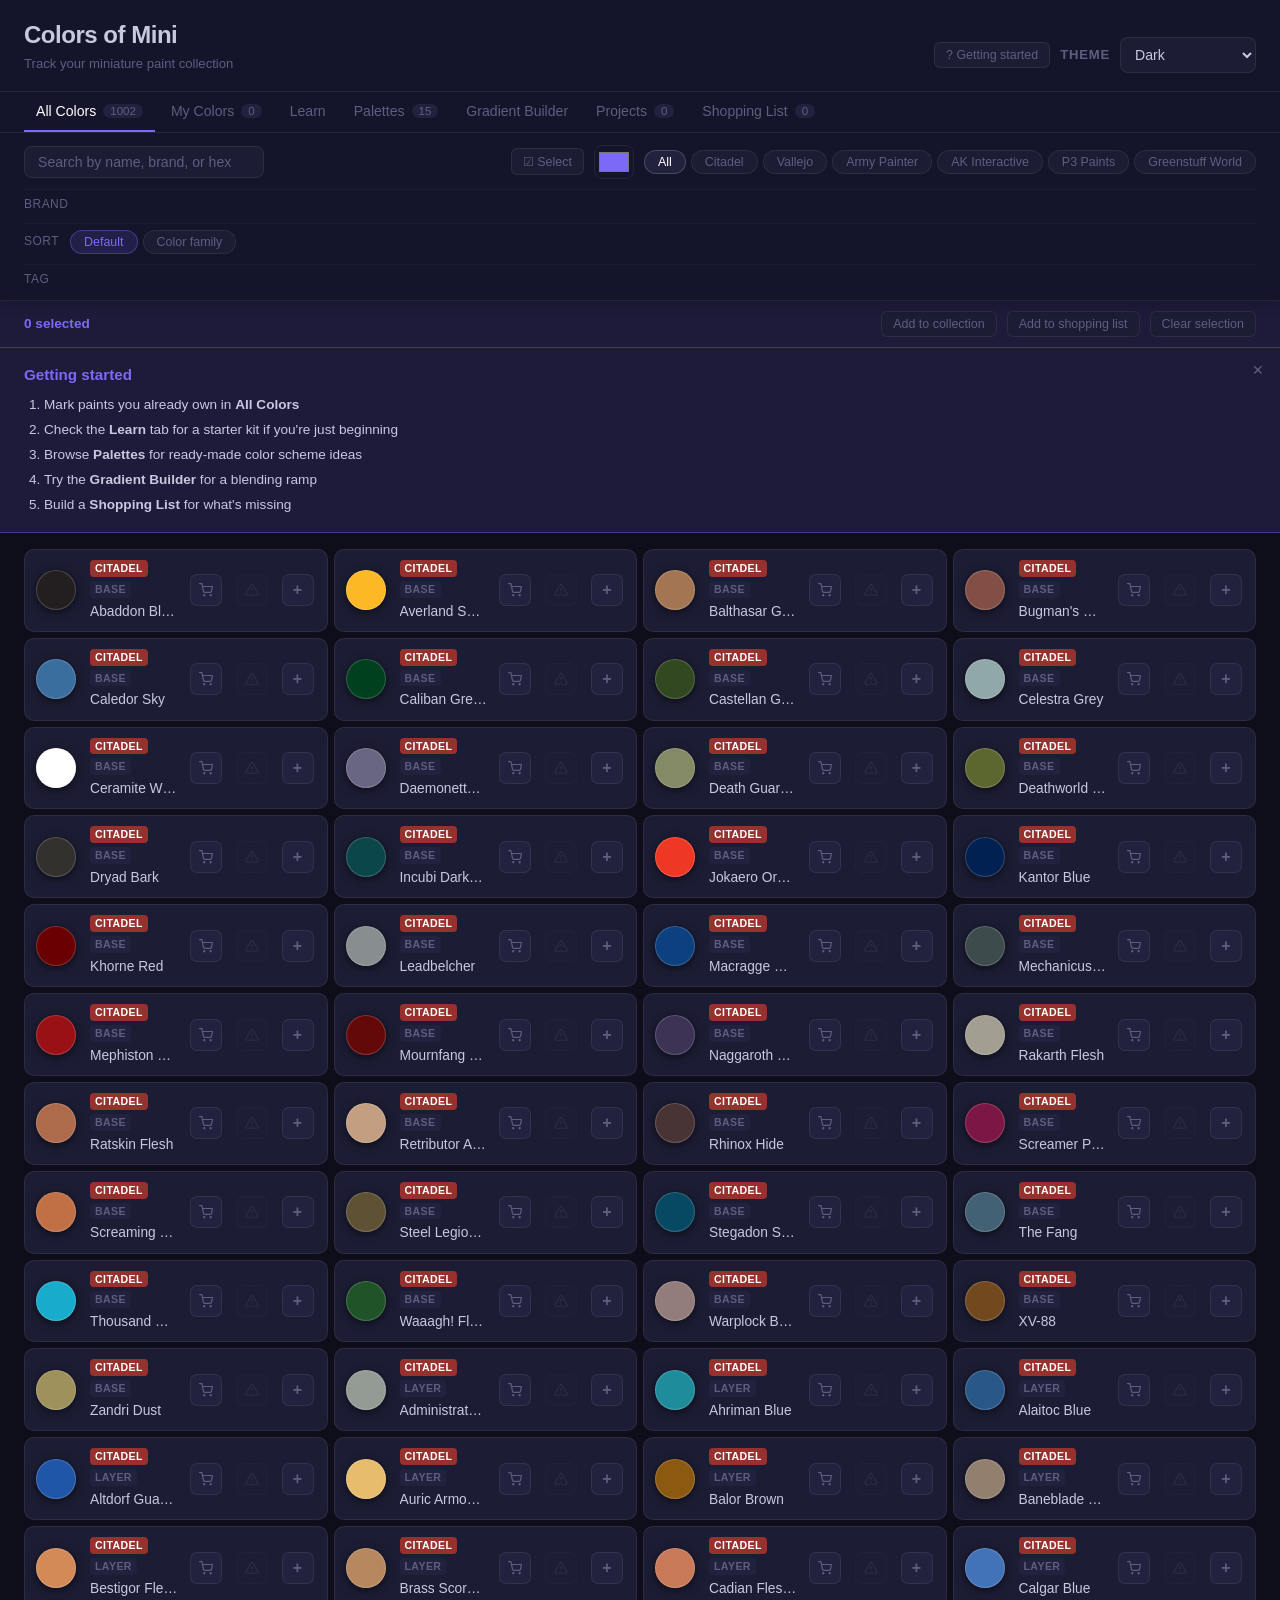
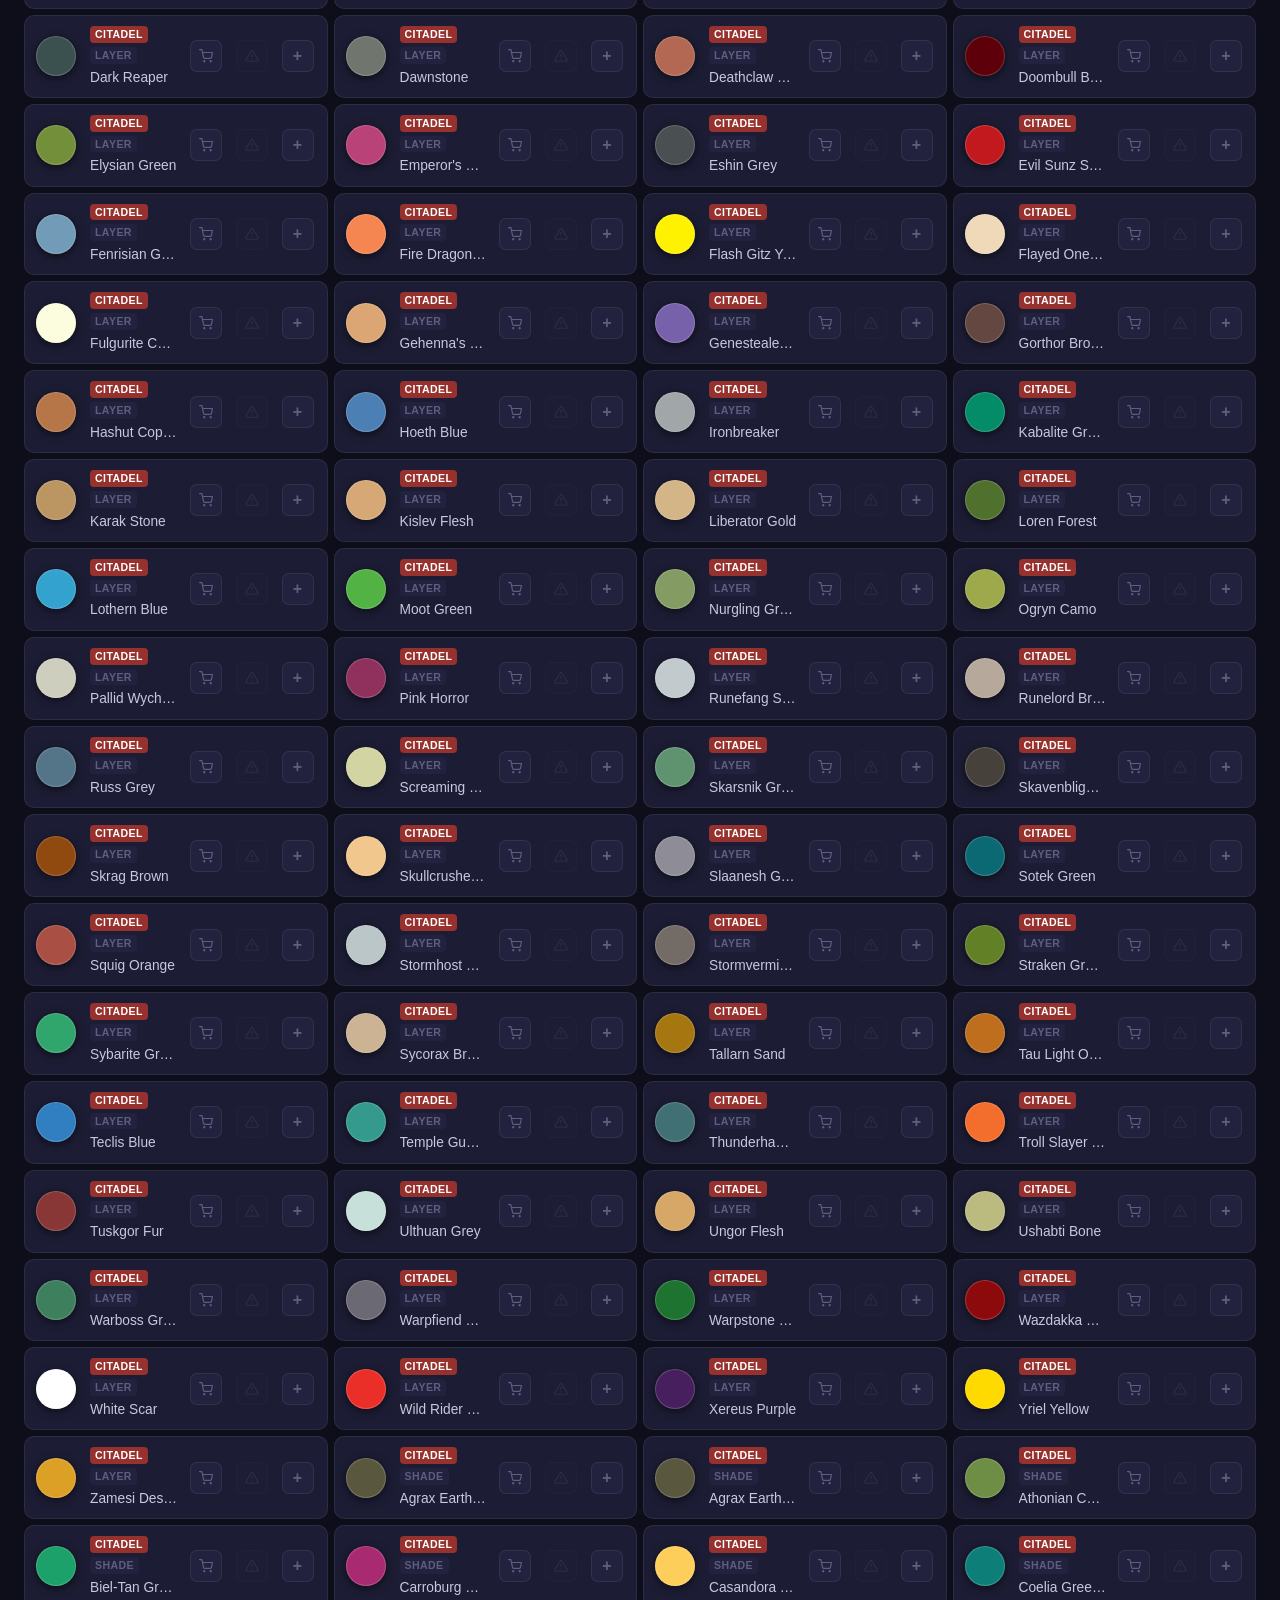
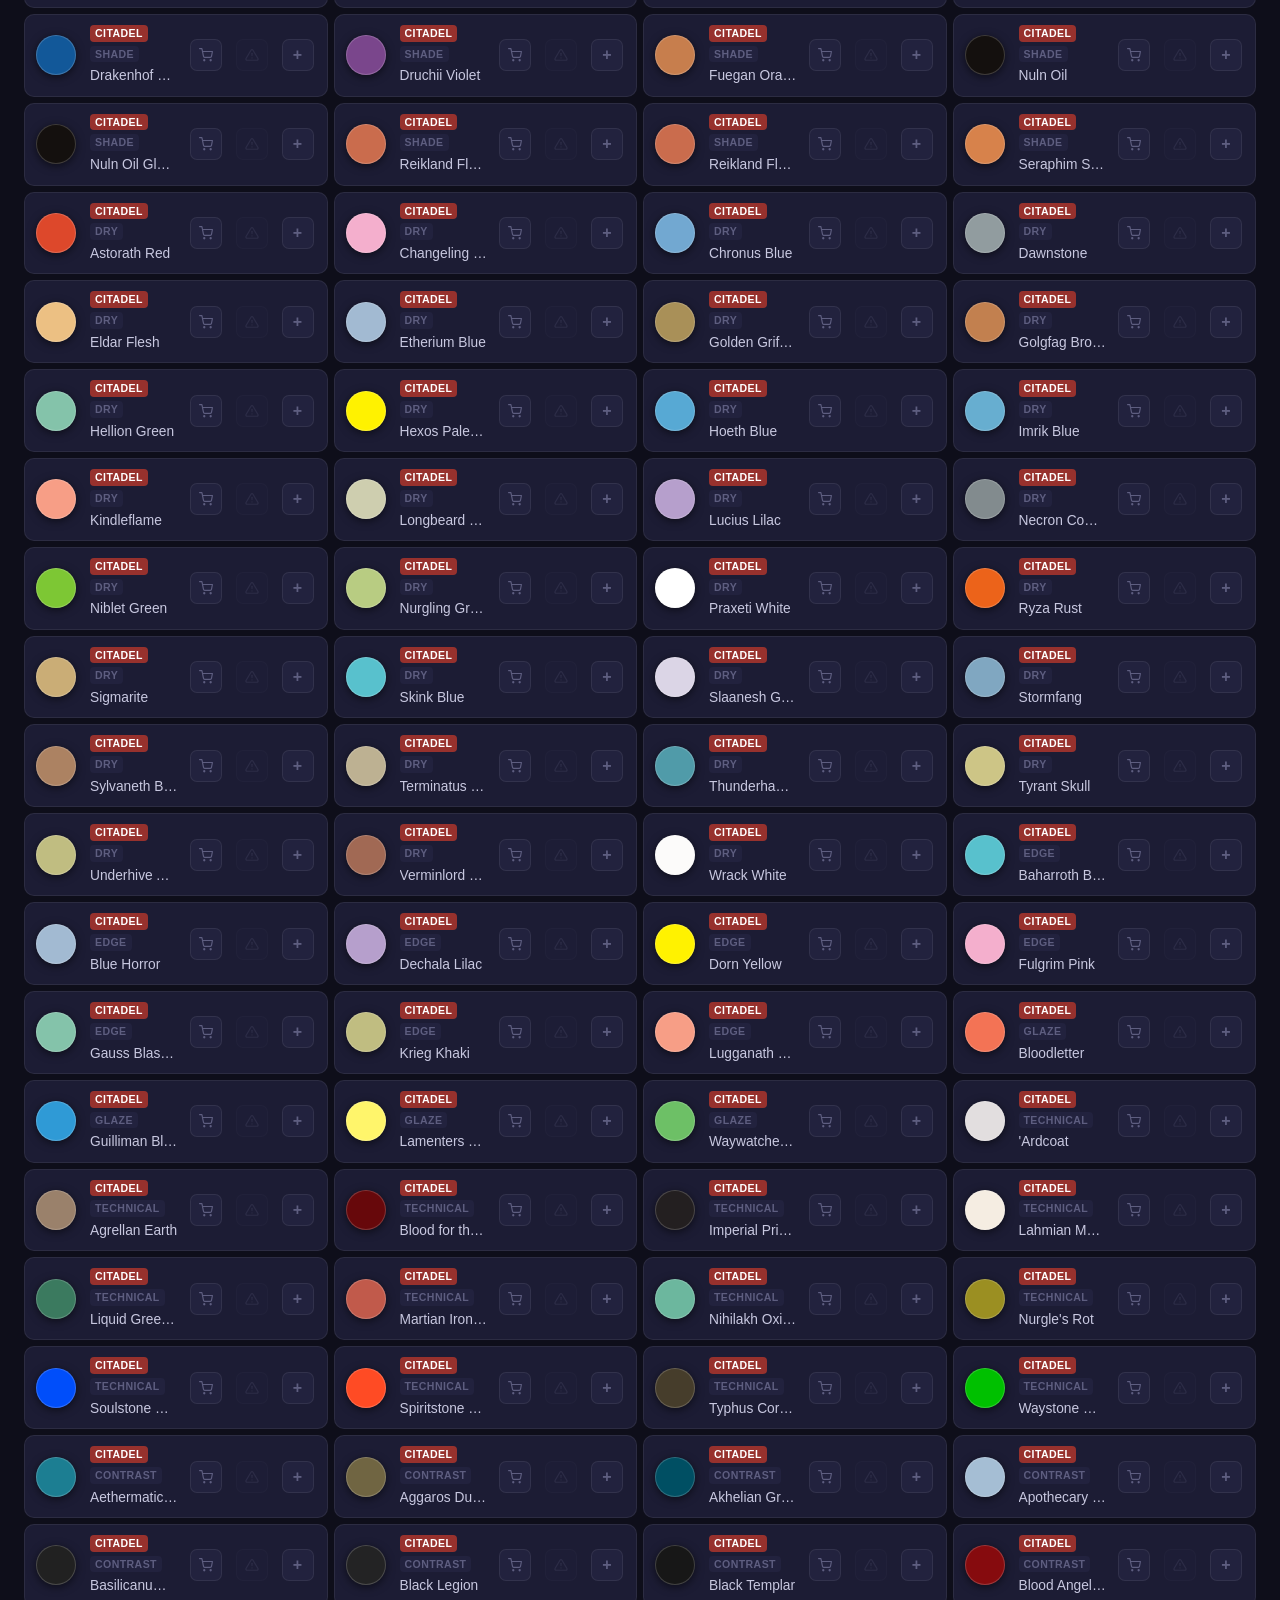
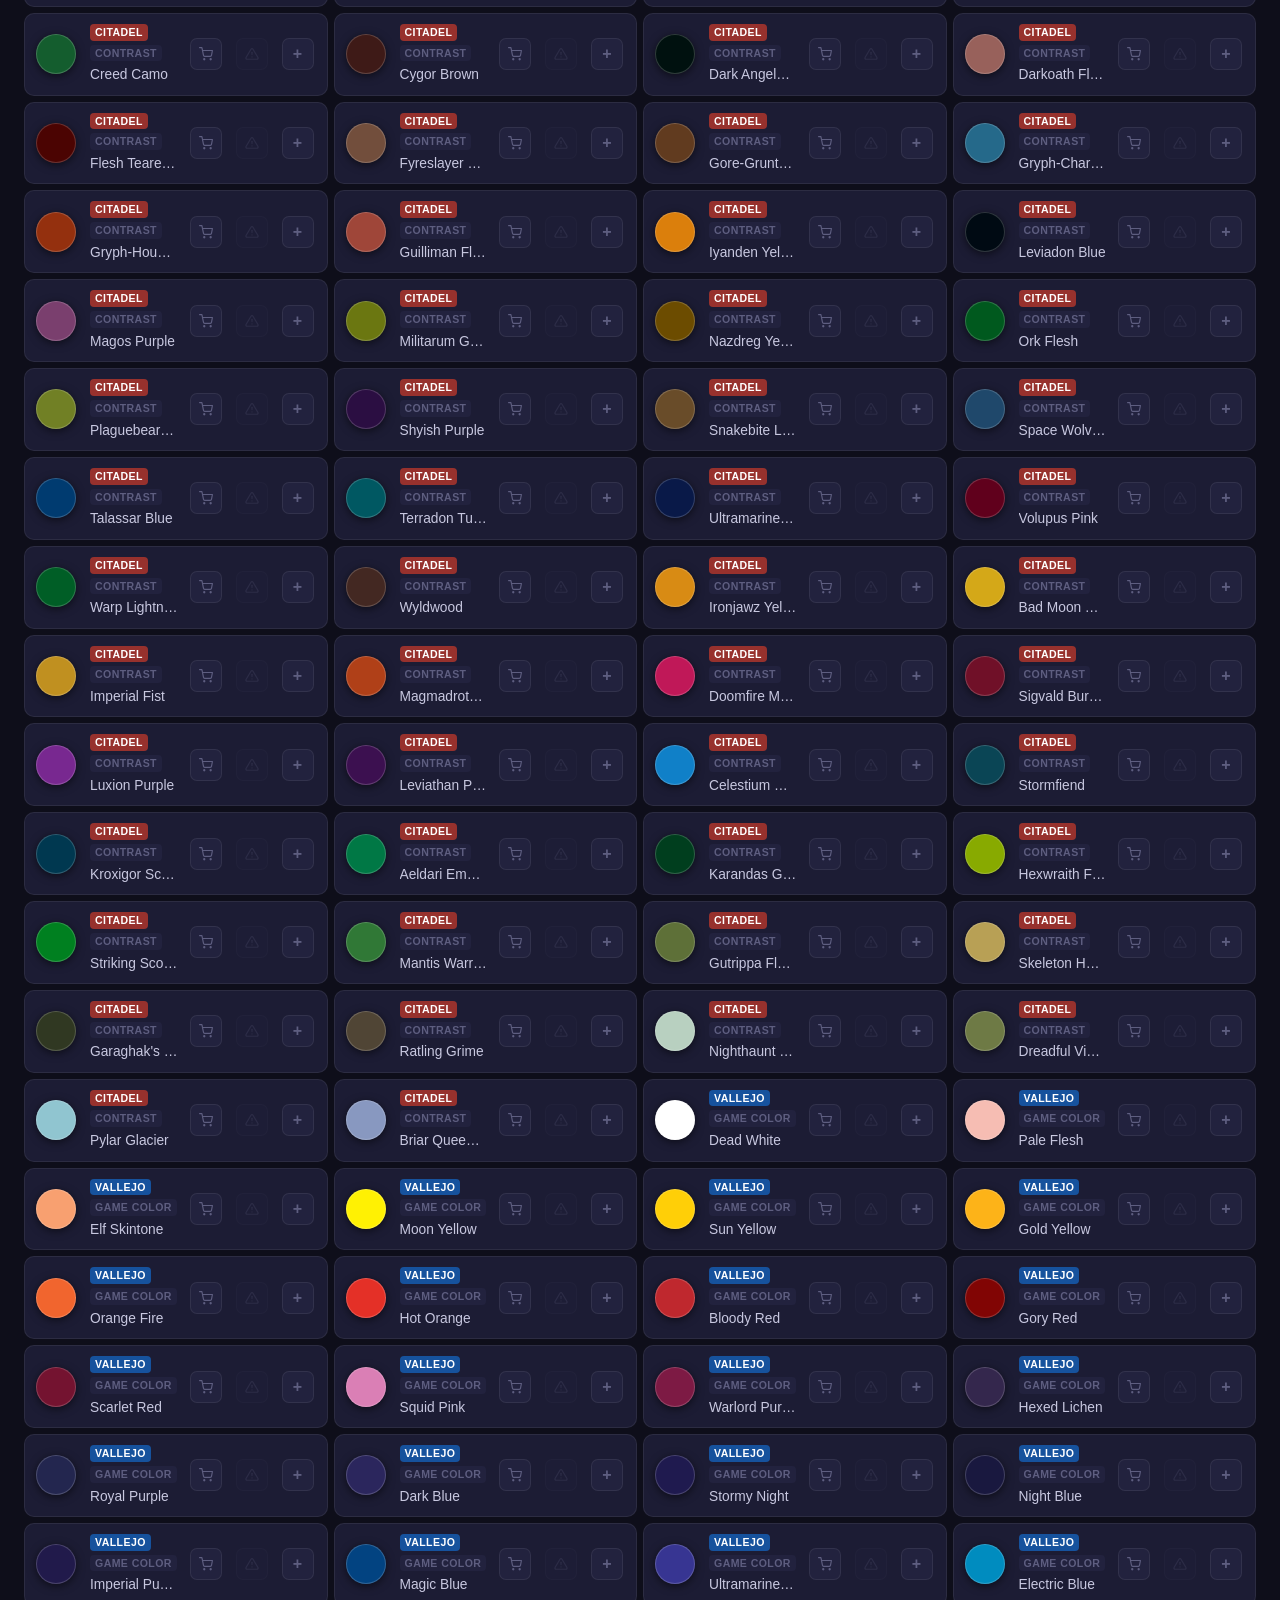
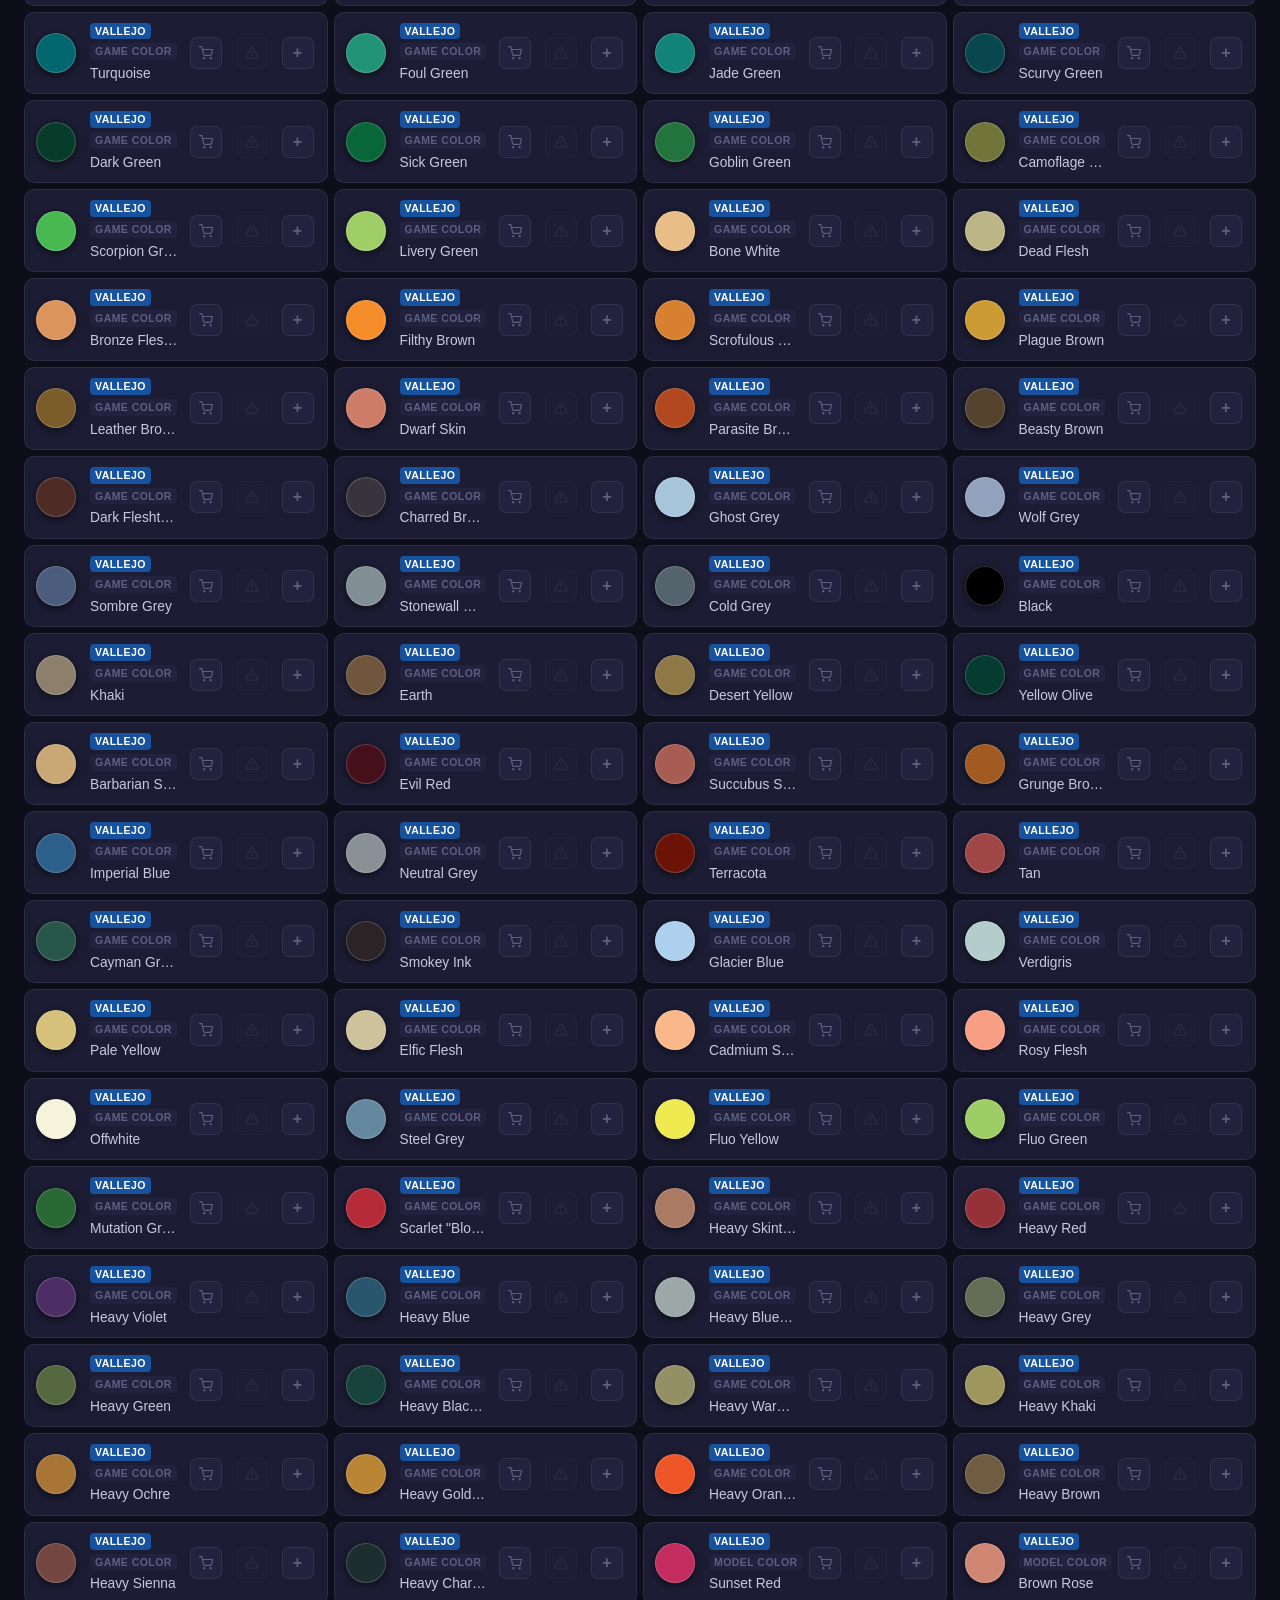
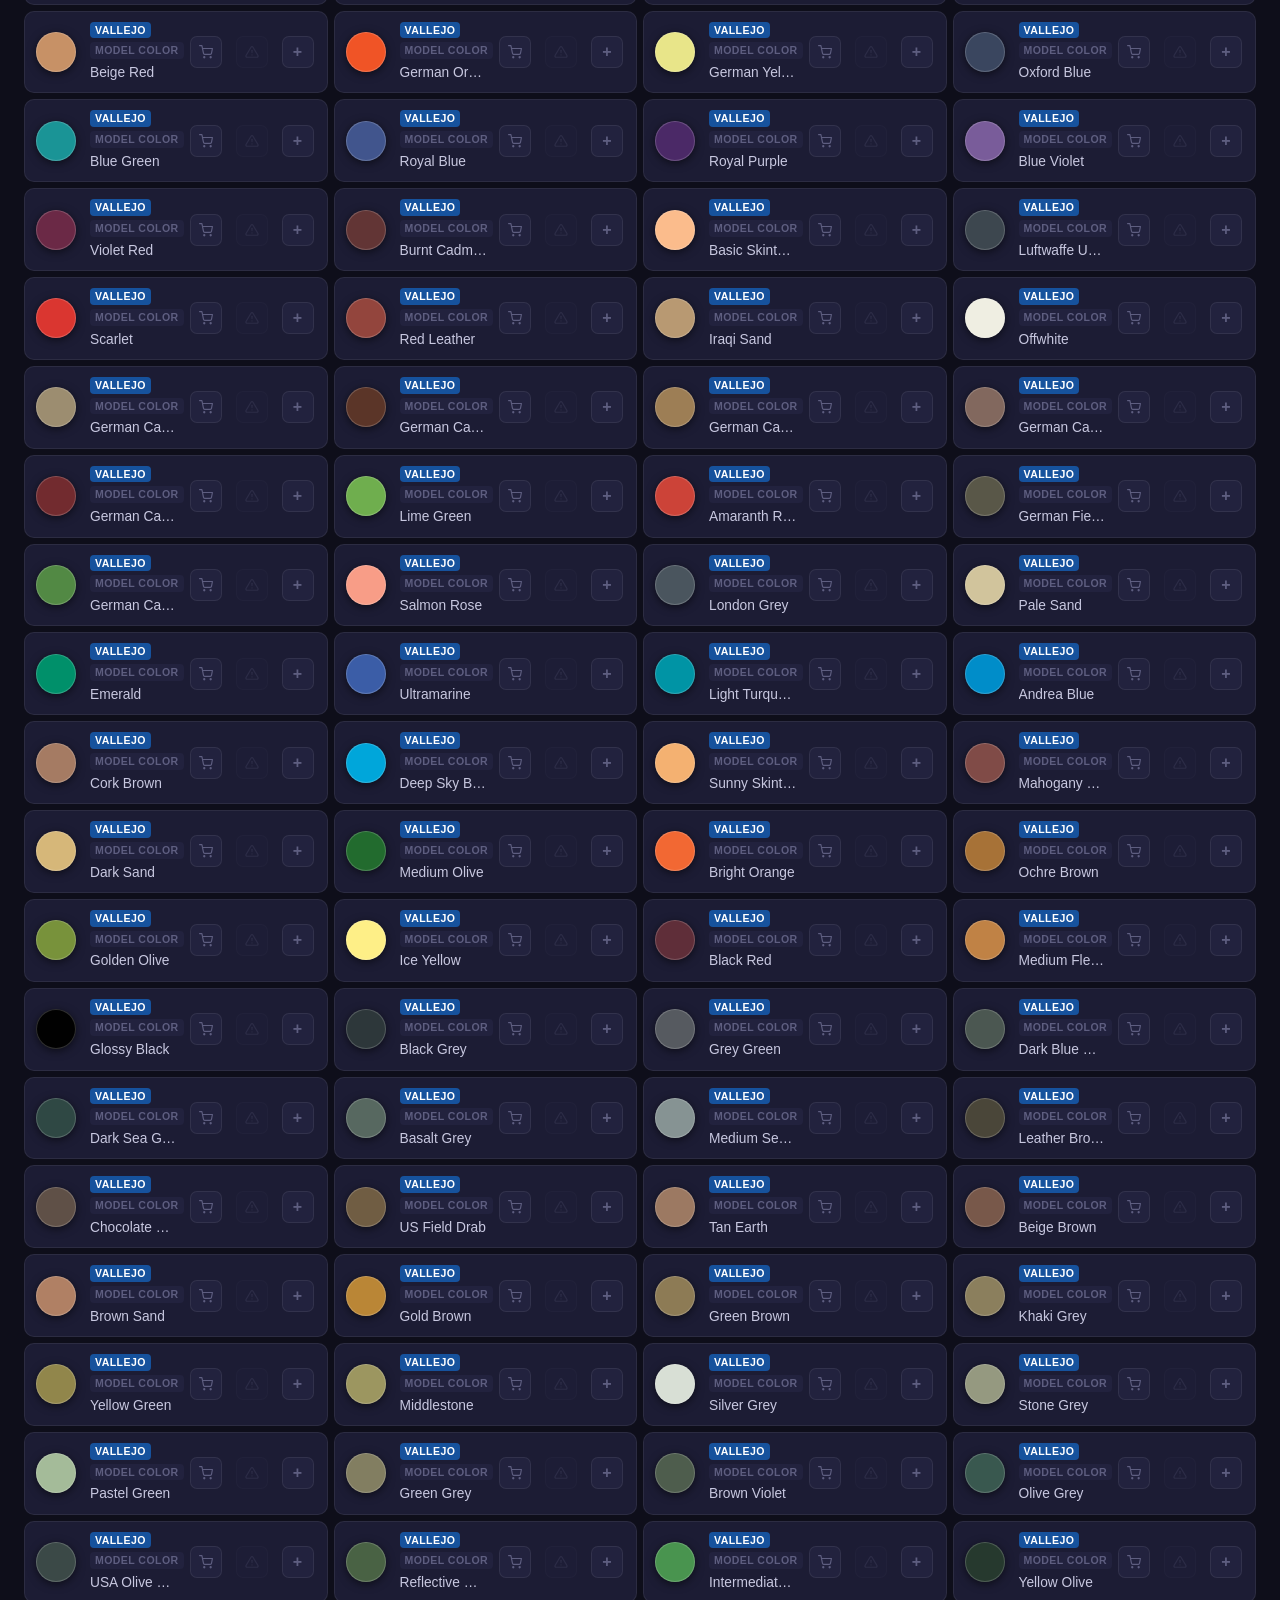
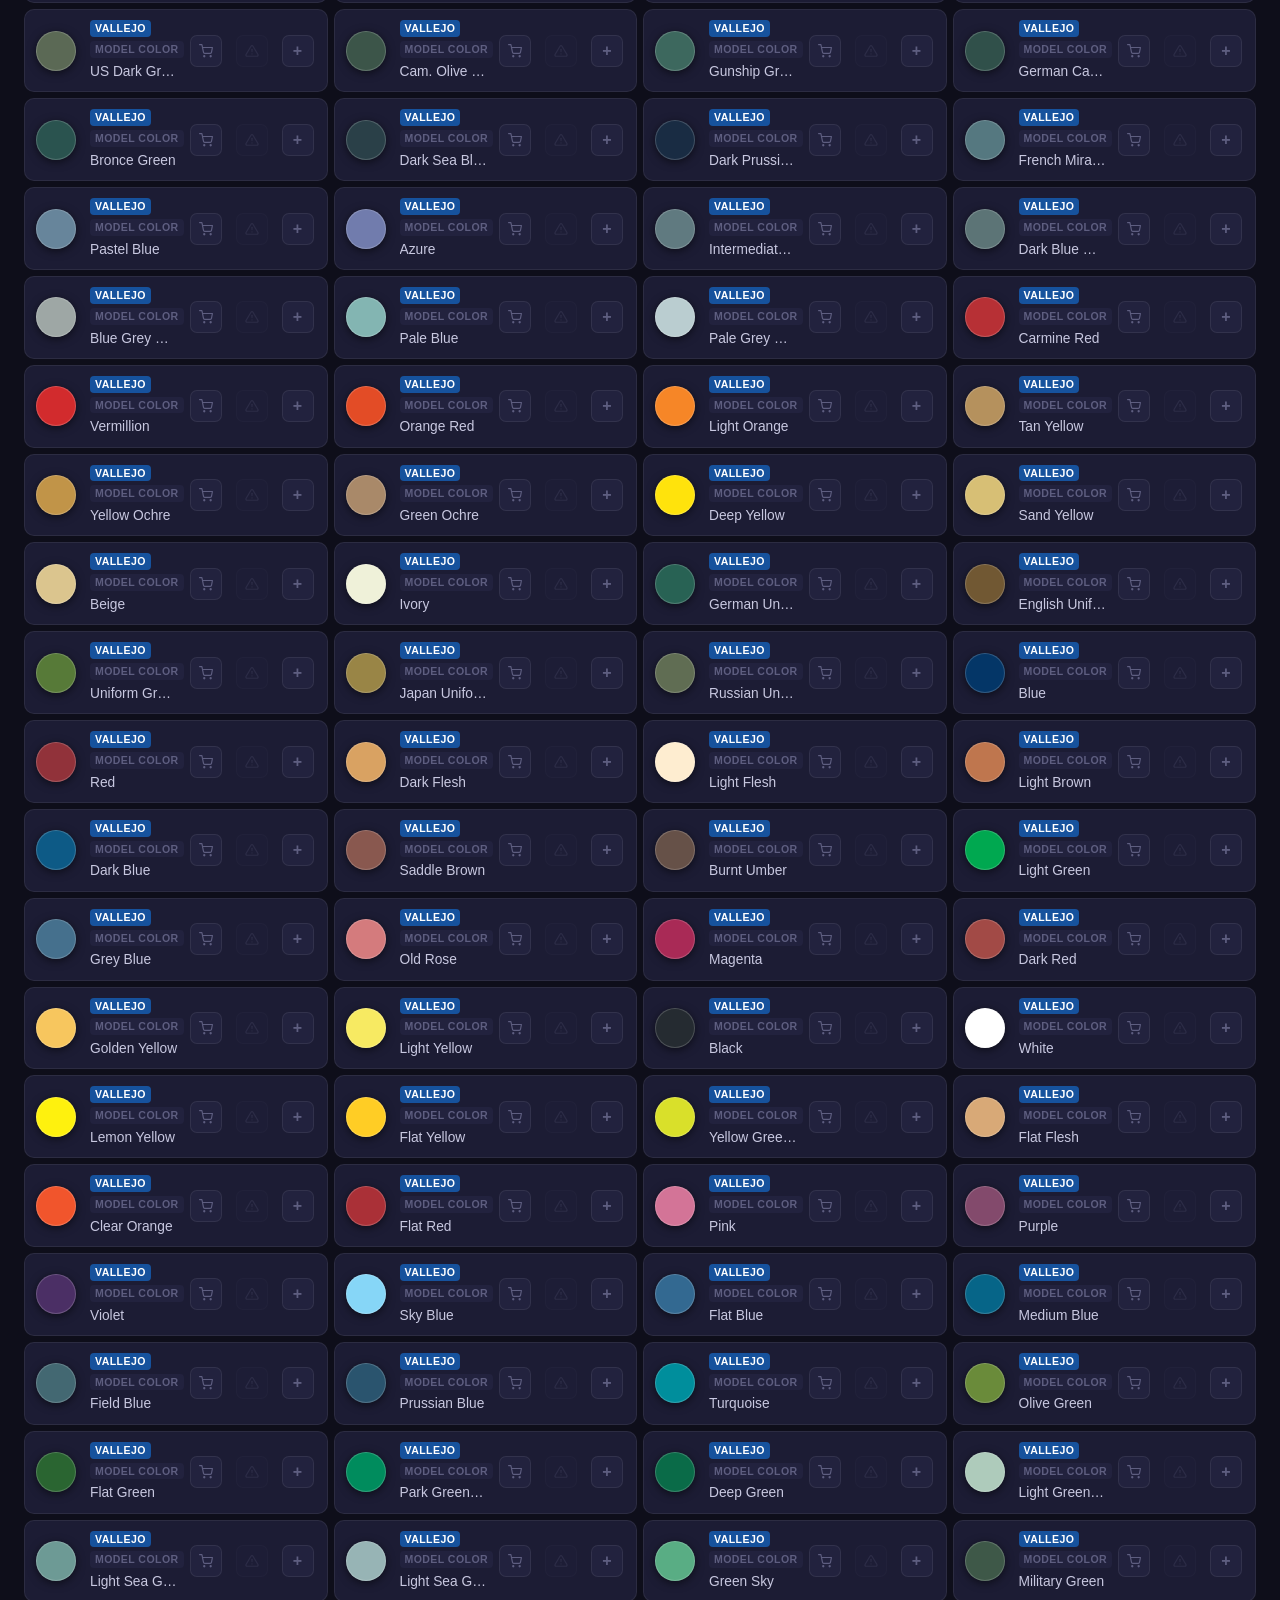
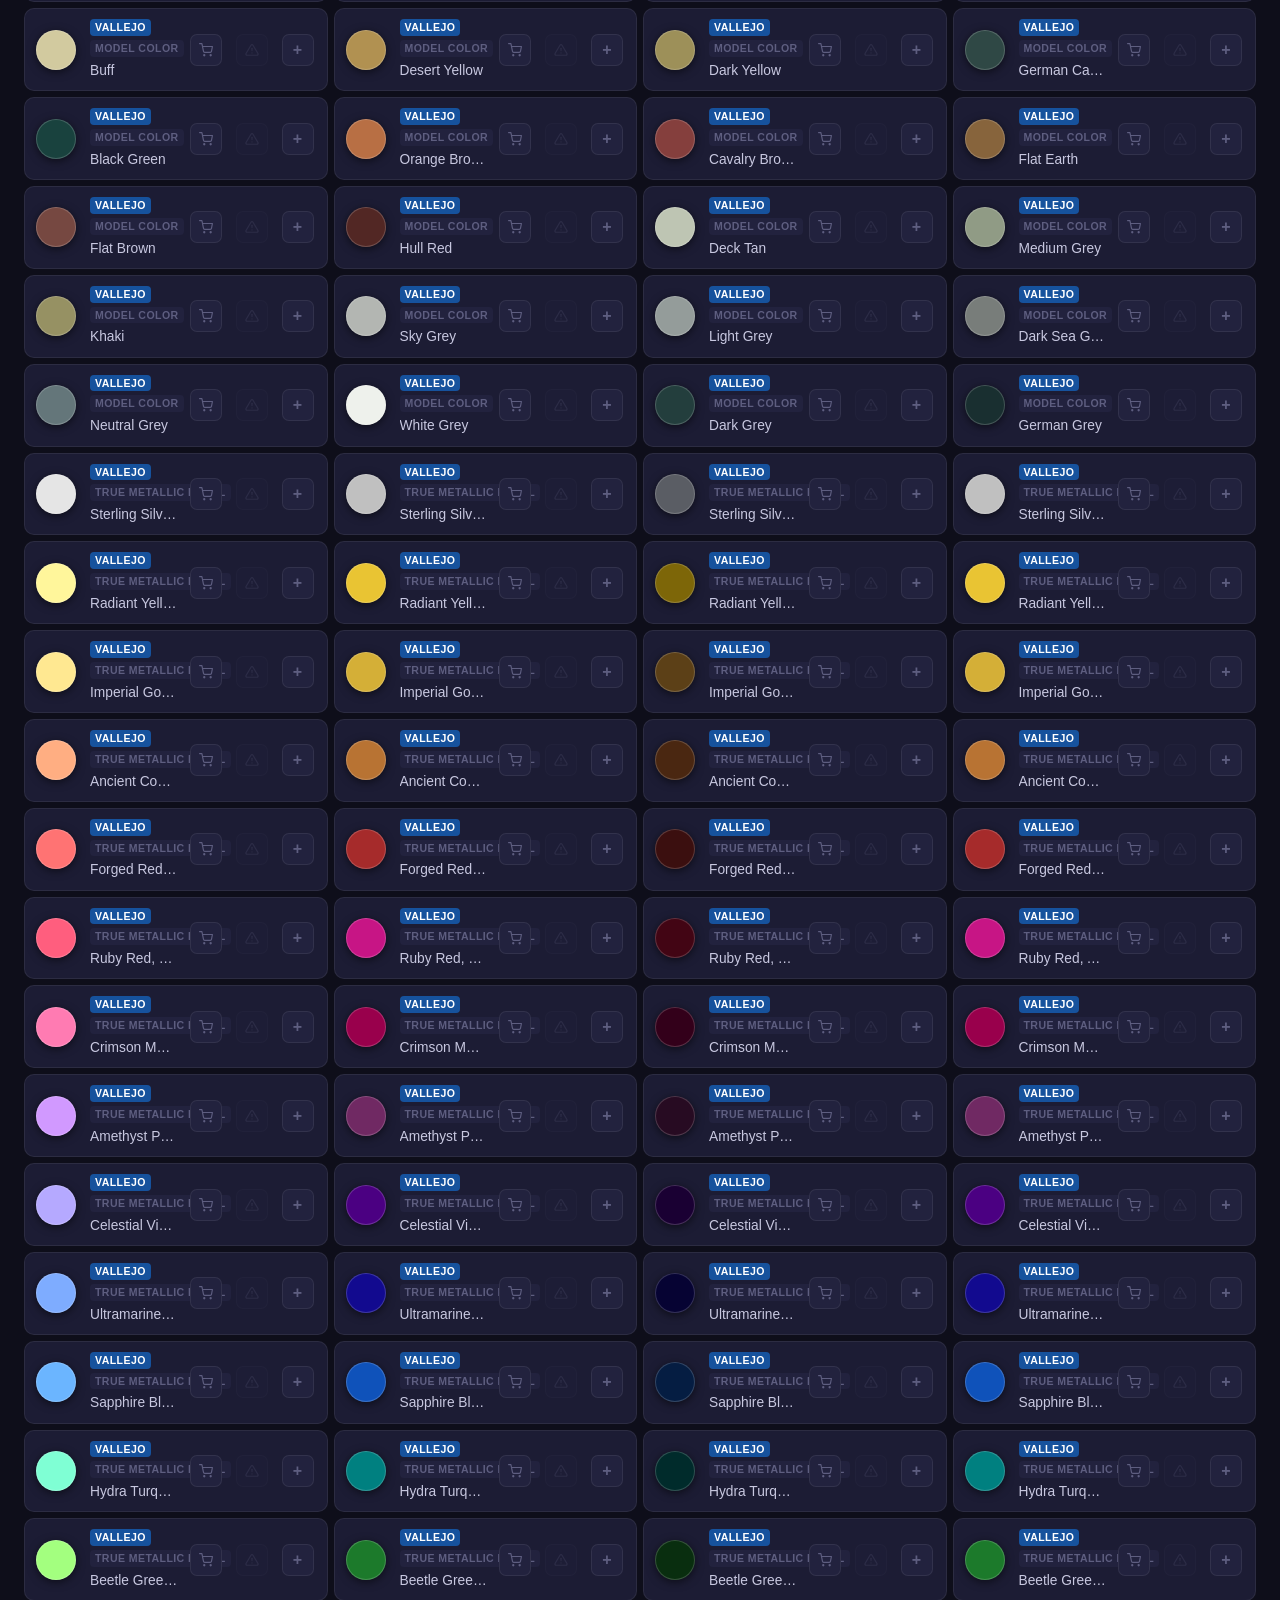
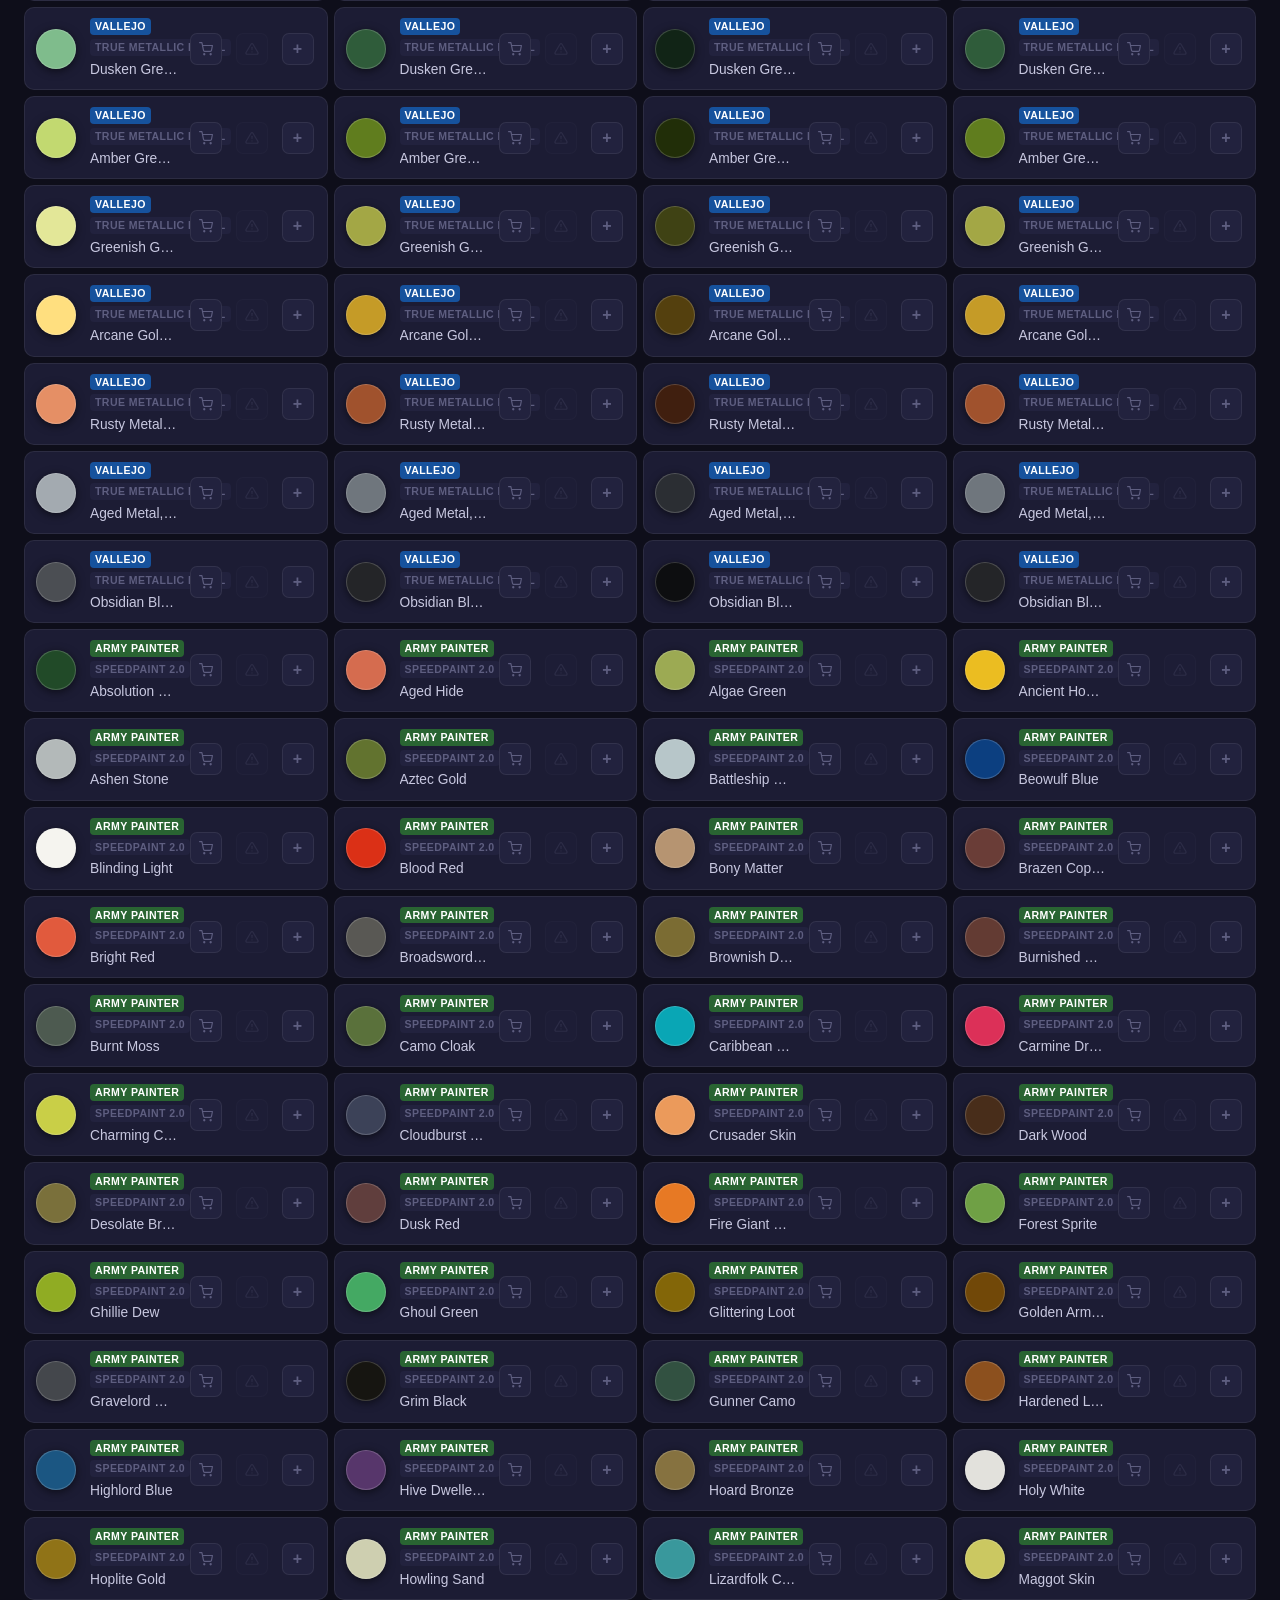
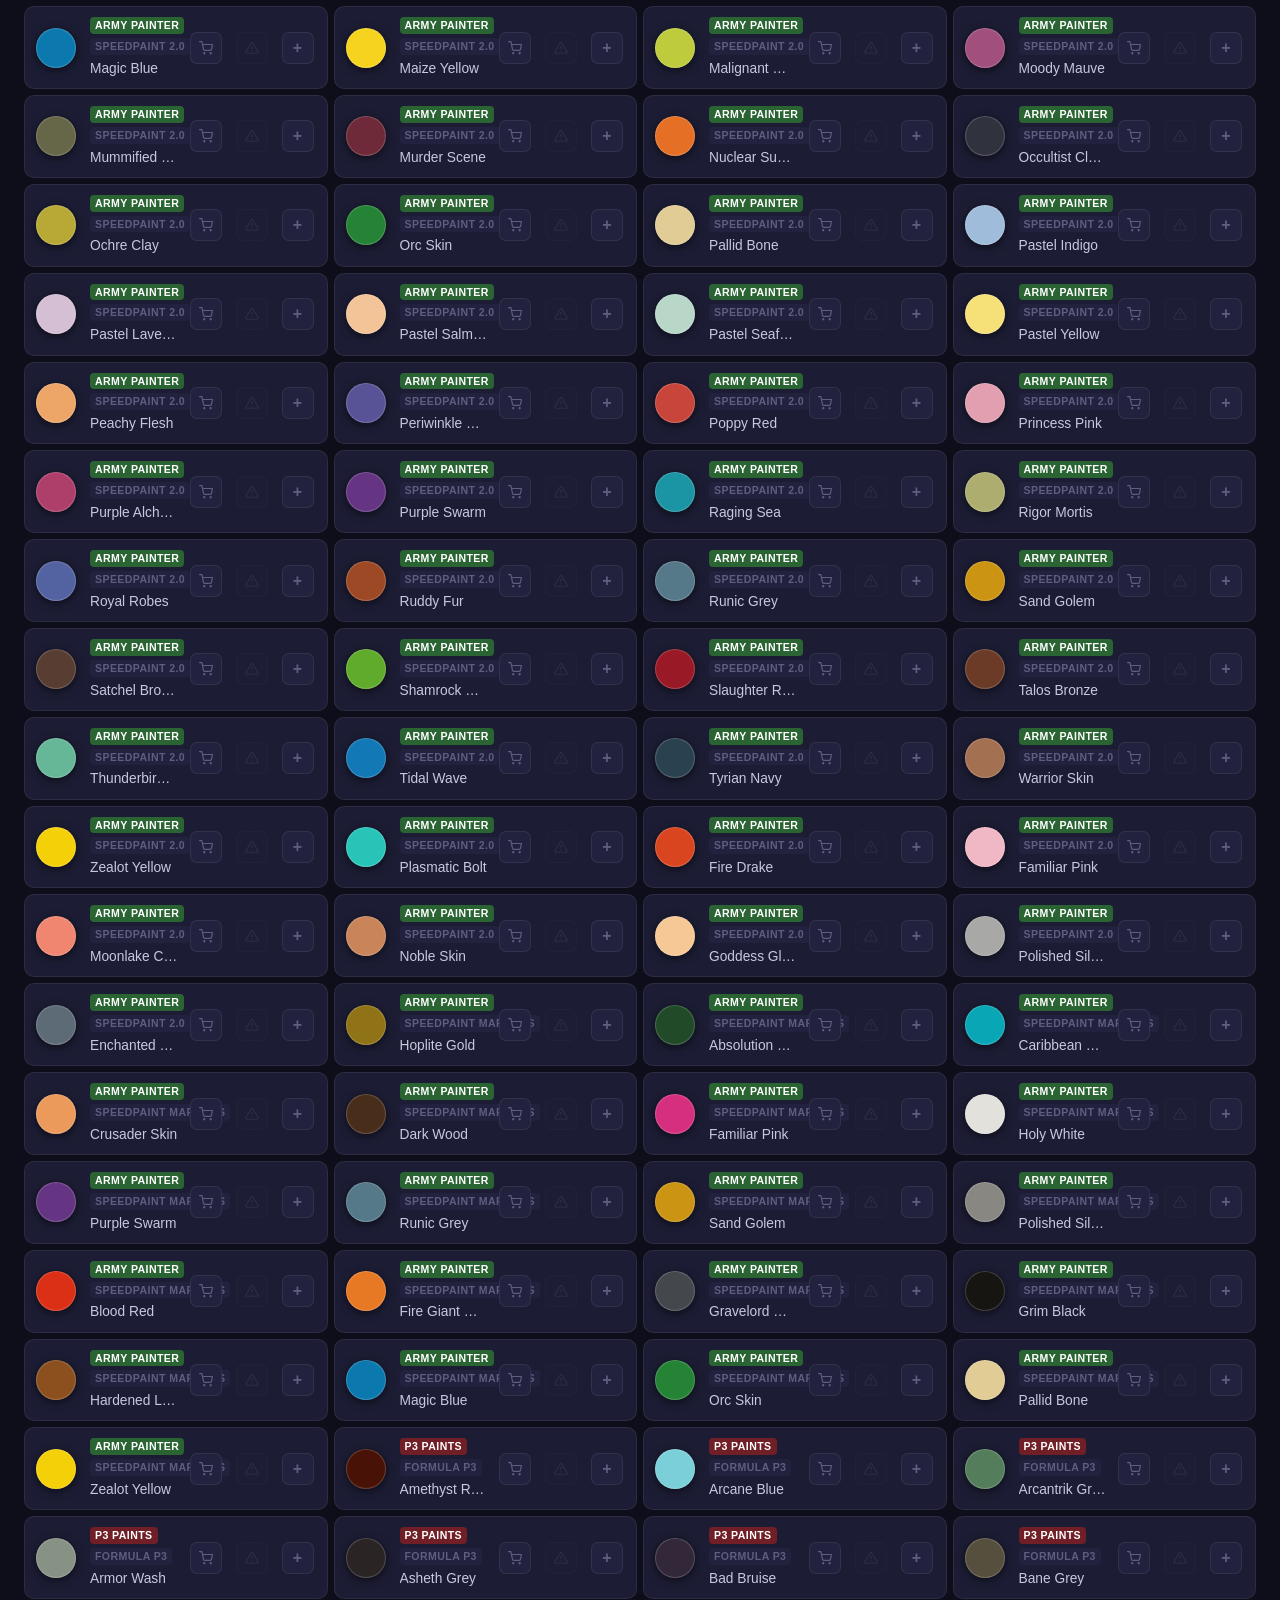
==== commit 0c160711: "feat: implement filter panel toggle and add new color options" ====
--- a/index.html
+++ b/index.html
@@ -51,33 +51,36 @@
 
   <div class="toolbar" id="toolbar-all">
     <input class="search-input" id="search" type="search" placeholder="Search by name, brand, or hex (#1a3d7c)…" autocomplete="off">
-    <input type="color" id="color-picker" value="#7c6af7" title="Pick a color to find the closest paints">
-    <div class="company-pills">
-      <button class="pill active" data-company="all">All</button>
-      <button class="pill citadel"      data-company="Citadel">Citadel</button>
-      <button class="pill vallejo"      data-company="Vallejo">Vallejo</button>
-      <button class="pill army-painter"     data-company="Army Painter">Army Painter</button>
-      <button class="pill ak-interactive"   data-company="AK Interactive">AK Interactive</button>
-      <button class="pill p3-paints"        data-company="P3 Paints">P3 Paints</button>
-      <button class="pill greenstuff-world" data-company="Greenstuff World">Greenstuff World</button>
-    </div>
-    <div class="brand-row" id="brand-row" hidden>
-      <span class="filter-label">Brand</span>
-      <div class="company-pills" id="brand-pills"></div>
-    </div>
-    <div class="all-sort-row" id="all-sort-row">
-      <span class="filter-label">Sort</span>
-      <div class="sort-pills" id="all-sort-pills">
-        <button class="sort-pill active" data-allsort="default">Default</button>
-        <button class="sort-pill" data-allsort="color">Color family</button>
-      </div>
-    </div>
-    <div class="all-sort-row" id="tag-filter-row" hidden>
-      <span class="filter-label">Tag</span>
-      <div class="sort-pills" id="tag-filter-pills"></div>
-    </div>
+    <button class="action-btn filter-toggle-btn" id="btn-toggle-filters" type="button" aria-expanded="false" aria-controls="filter-panel">⚙ Filters</button>
     <span class="result-count" id="result-count"></span>
     <button class="action-btn" id="btn-select-mode">☑ Select</button>
+    <div class="filter-panel" id="filter-panel">
+      <input type="color" id="color-picker" value="#7c6af7" title="Pick a color to find the closest paints">
+      <div class="company-pills">
+        <button class="pill active" data-company="all">All</button>
+        <button class="pill citadel"      data-company="Citadel">Citadel</button>
+        <button class="pill vallejo"      data-company="Vallejo">Vallejo</button>
+        <button class="pill army-painter"     data-company="Army Painter">Army Painter</button>
+        <button class="pill ak-interactive"   data-company="AK Interactive">AK Interactive</button>
+        <button class="pill p3-paints"        data-company="P3 Paints">P3 Paints</button>
+        <button class="pill greenstuff-world" data-company="Greenstuff World">Greenstuff World</button>
+      </div>
+      <div class="brand-row" id="brand-row" hidden>
+        <span class="filter-label">Brand</span>
+        <div class="company-pills" id="brand-pills"></div>
+      </div>
+      <div class="all-sort-row" id="all-sort-row">
+        <span class="filter-label">Sort</span>
+        <div class="sort-pills" id="all-sort-pills">
+          <button class="sort-pill active" data-allsort="default">Default</button>
+          <button class="sort-pill" data-allsort="color">Color family</button>
+        </div>
+      </div>
+      <div class="all-sort-row" id="tag-filter-row" hidden>
+        <span class="filter-label">Tag</span>
+        <div class="sort-pills" id="tag-filter-pills"></div>
+      </div>
+    </div>
   </div>
 
   <div class="selection-bar" id="selection-bar" hidden>
--- a/style.css
+++ b/style.css
@@ -242,6 +242,9 @@
   margin-left: auto;
 }
 
+.filter-panel { display: contents; }
+.filter-toggle-btn { display: none; }
+
 /* ── Views ────────────────────────────────────────────────── */
 .view { display: none; }
 .view.active { display: block; }
@@ -1243,6 +1246,32 @@
   .color-list { grid-template-columns: 1fr; }
   .search-input { width: 100%; }
   .result-count { margin-left: 0; }
+
+  /* Tab nav: scroll horizontally instead of wrapping, so its height
+     stays predictable and doesn't collide with the sticky toolbar below it. */
+  .tab-nav {
+    flex-wrap: nowrap;
+    overflow-x: auto;
+    -webkit-overflow-scrolling: touch;
+  }
+  .tab-btn { flex-shrink: 0; }
+
+  /* Filters collapse behind a toggle button so the sticky toolbar stays
+     short and never covers the first color cards in the list below it. */
+  .filter-toggle-btn { display: inline-flex; }
+  .filter-toggle-btn.active {
+    background: var(--accent-dim);
+    border-color: var(--accent-ring);
+    color: var(--accent);
+  }
+  .filter-panel {
+    display: none;
+    flex-direction: column;
+    flex-basis: 100%;
+    gap: 8px;
+    padding-top: 8px;
+  }
+  .filter-panel.open { display: flex; }
 }
 
 /* ── Print ────────────────────────────────────────────────── */
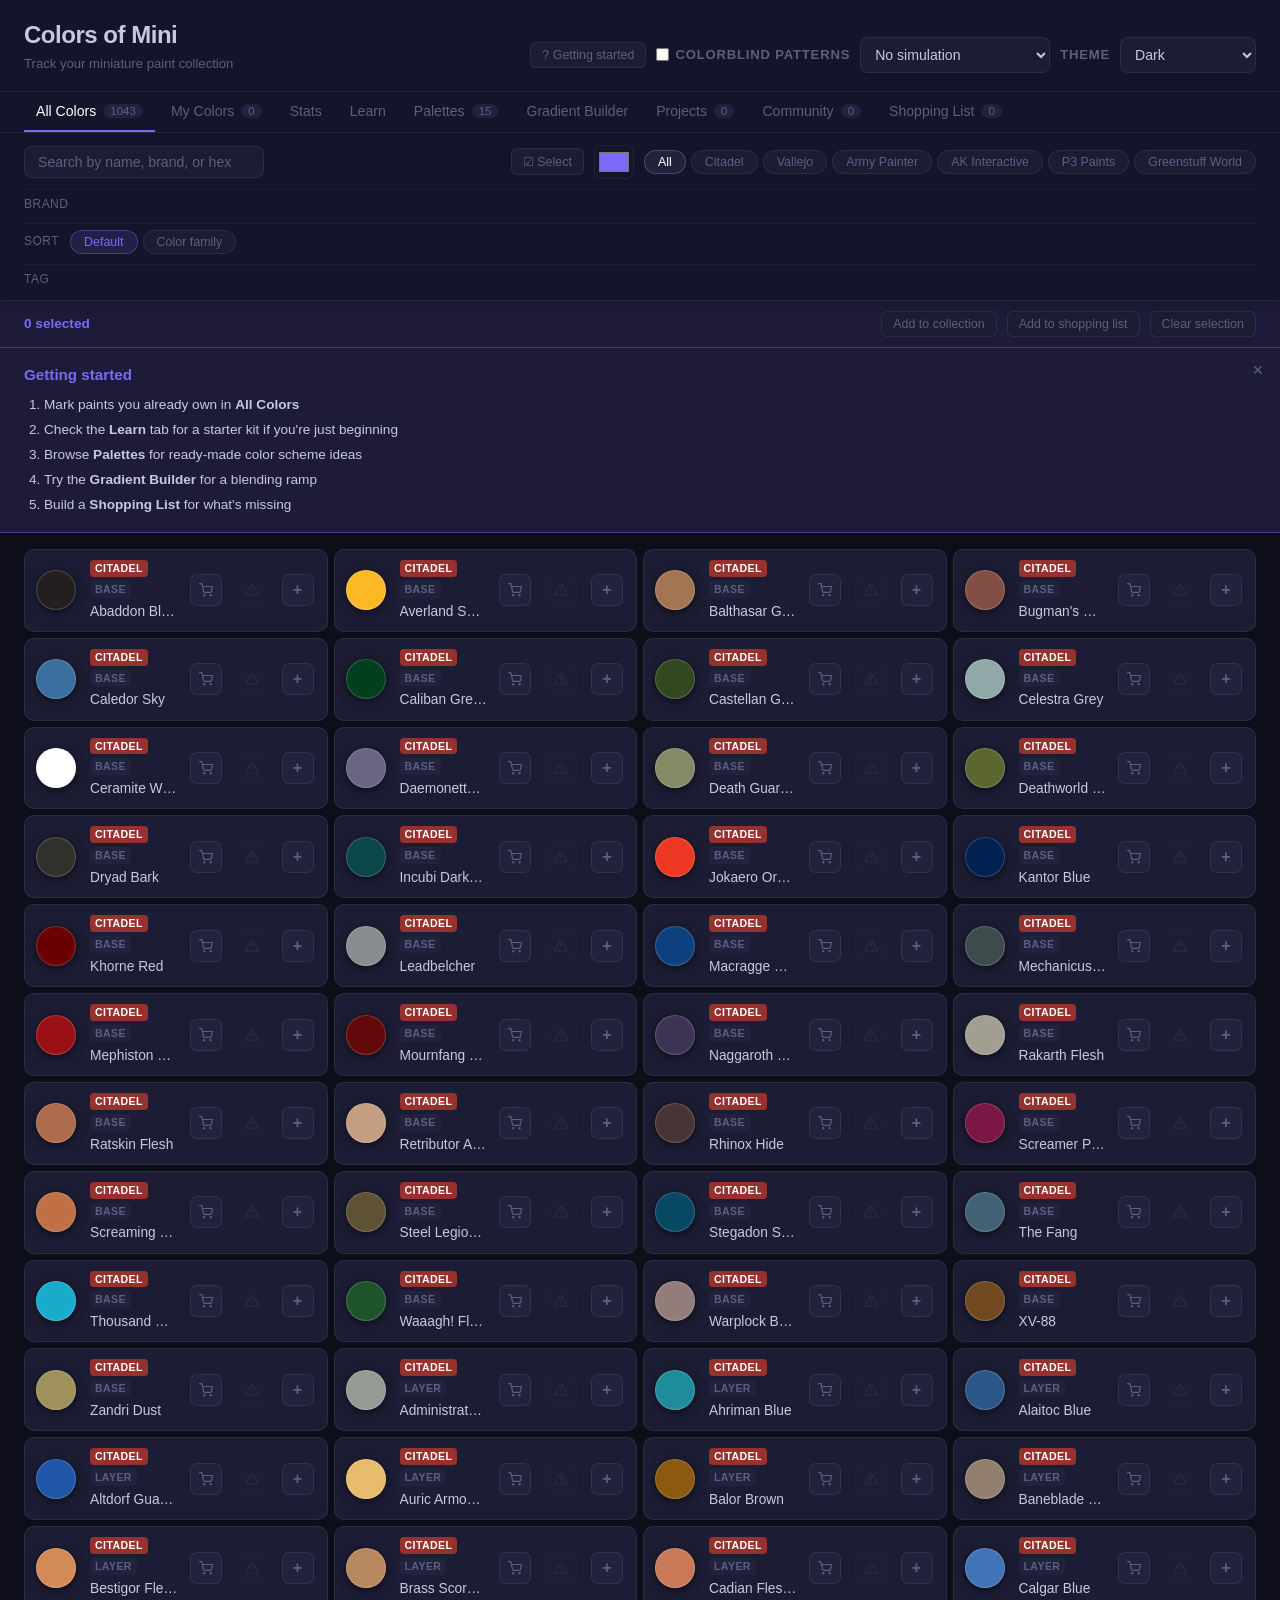
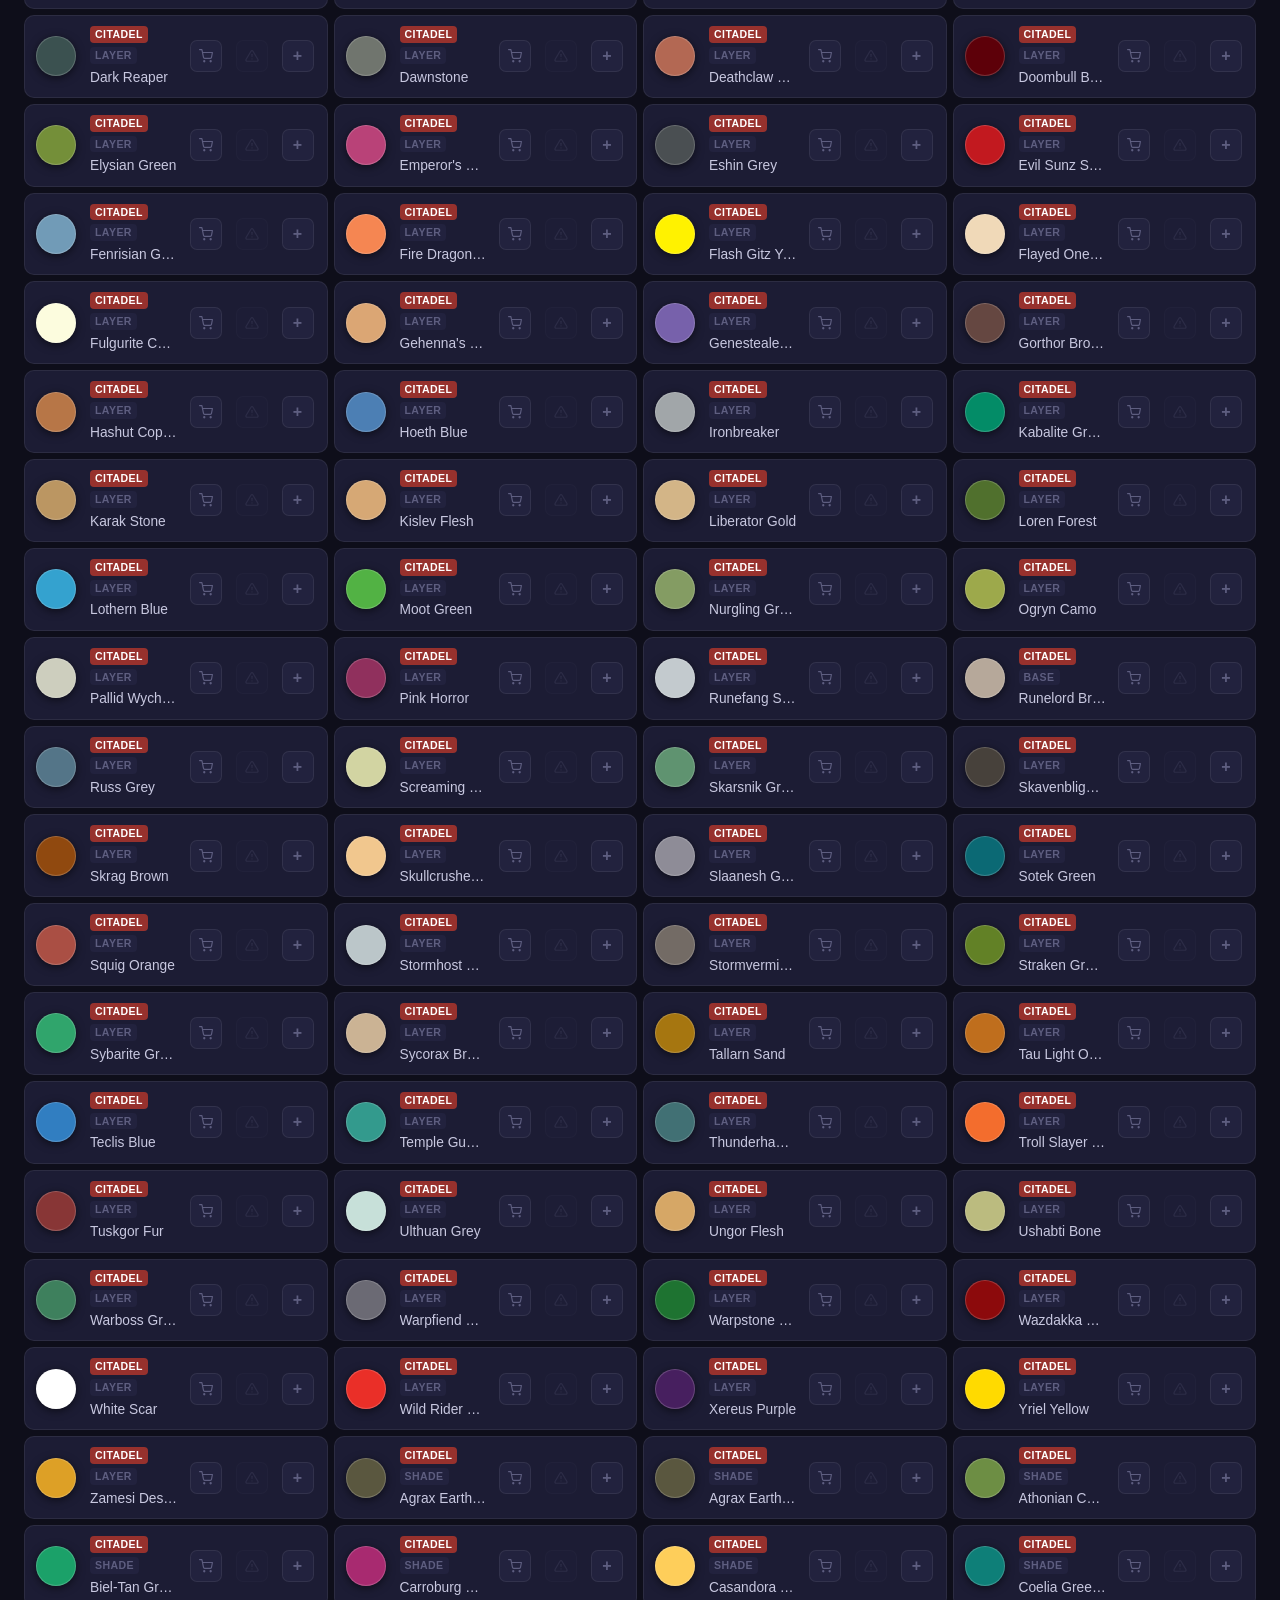
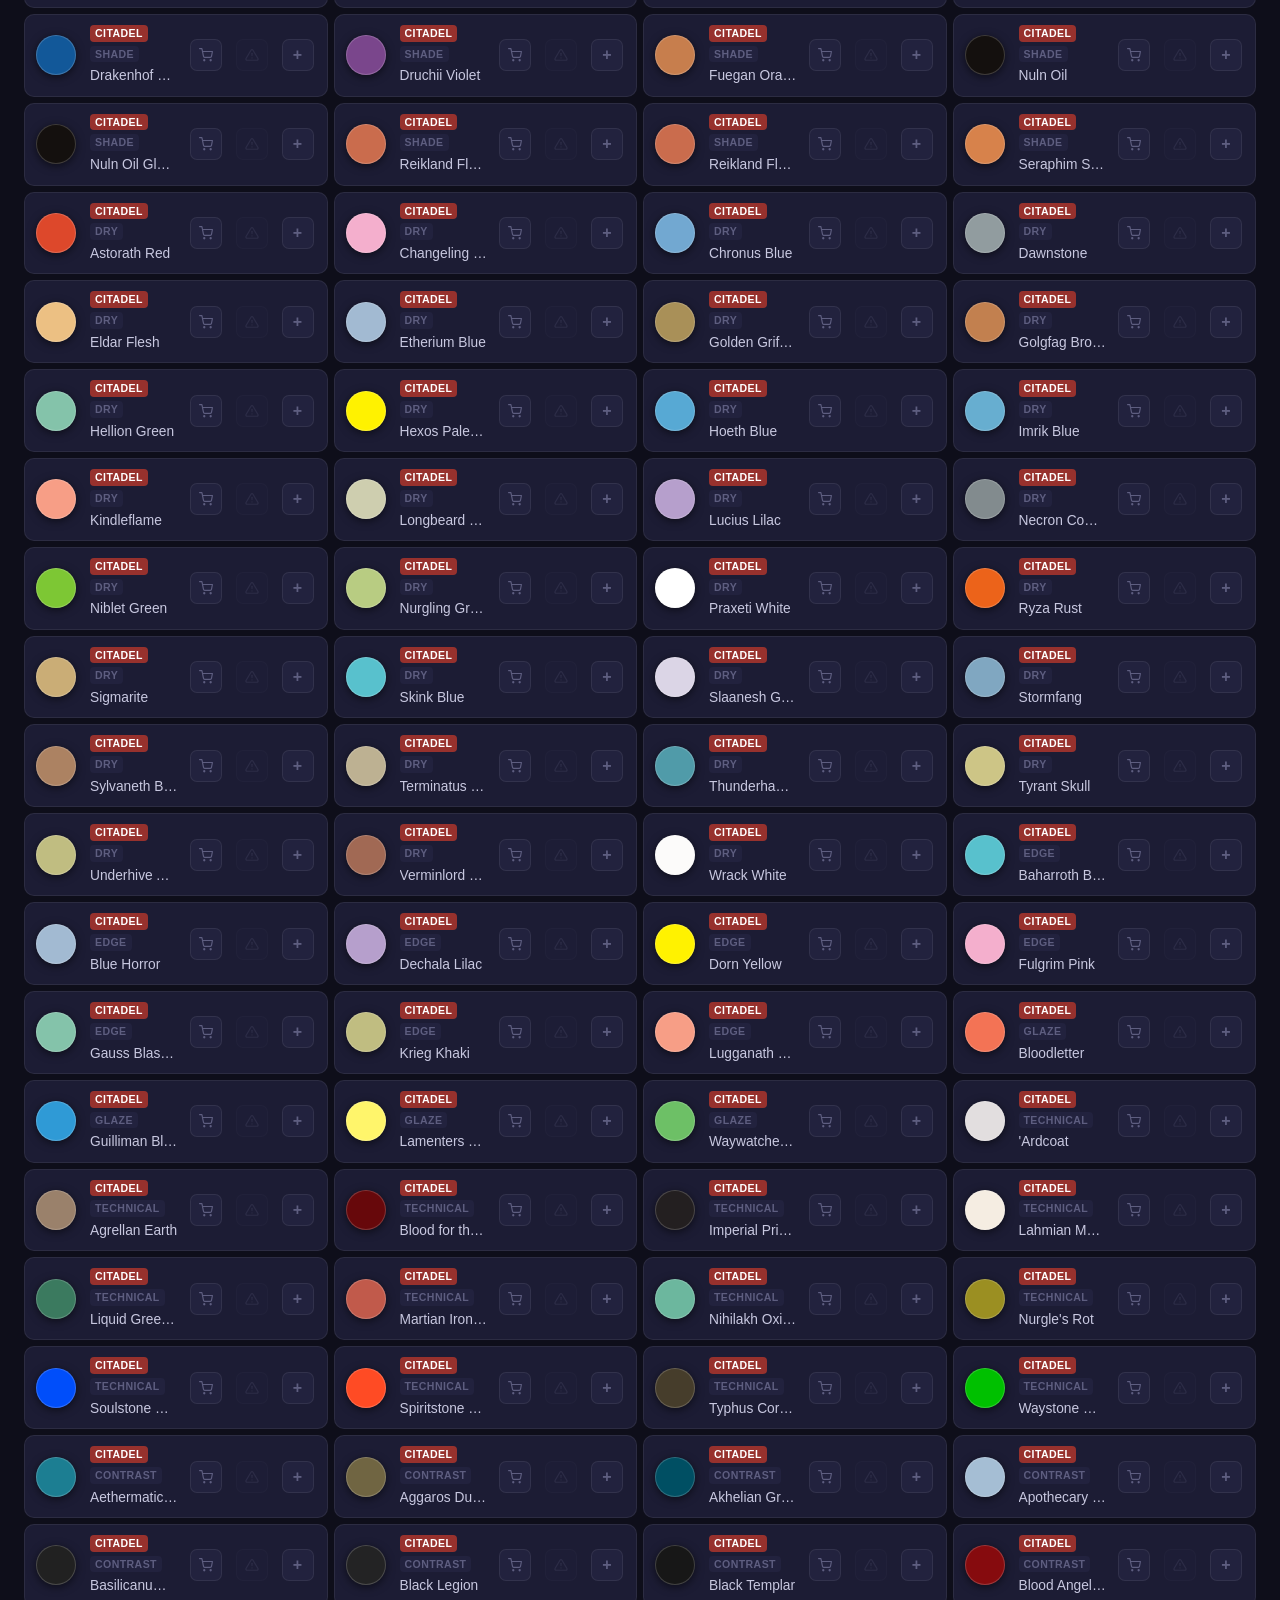
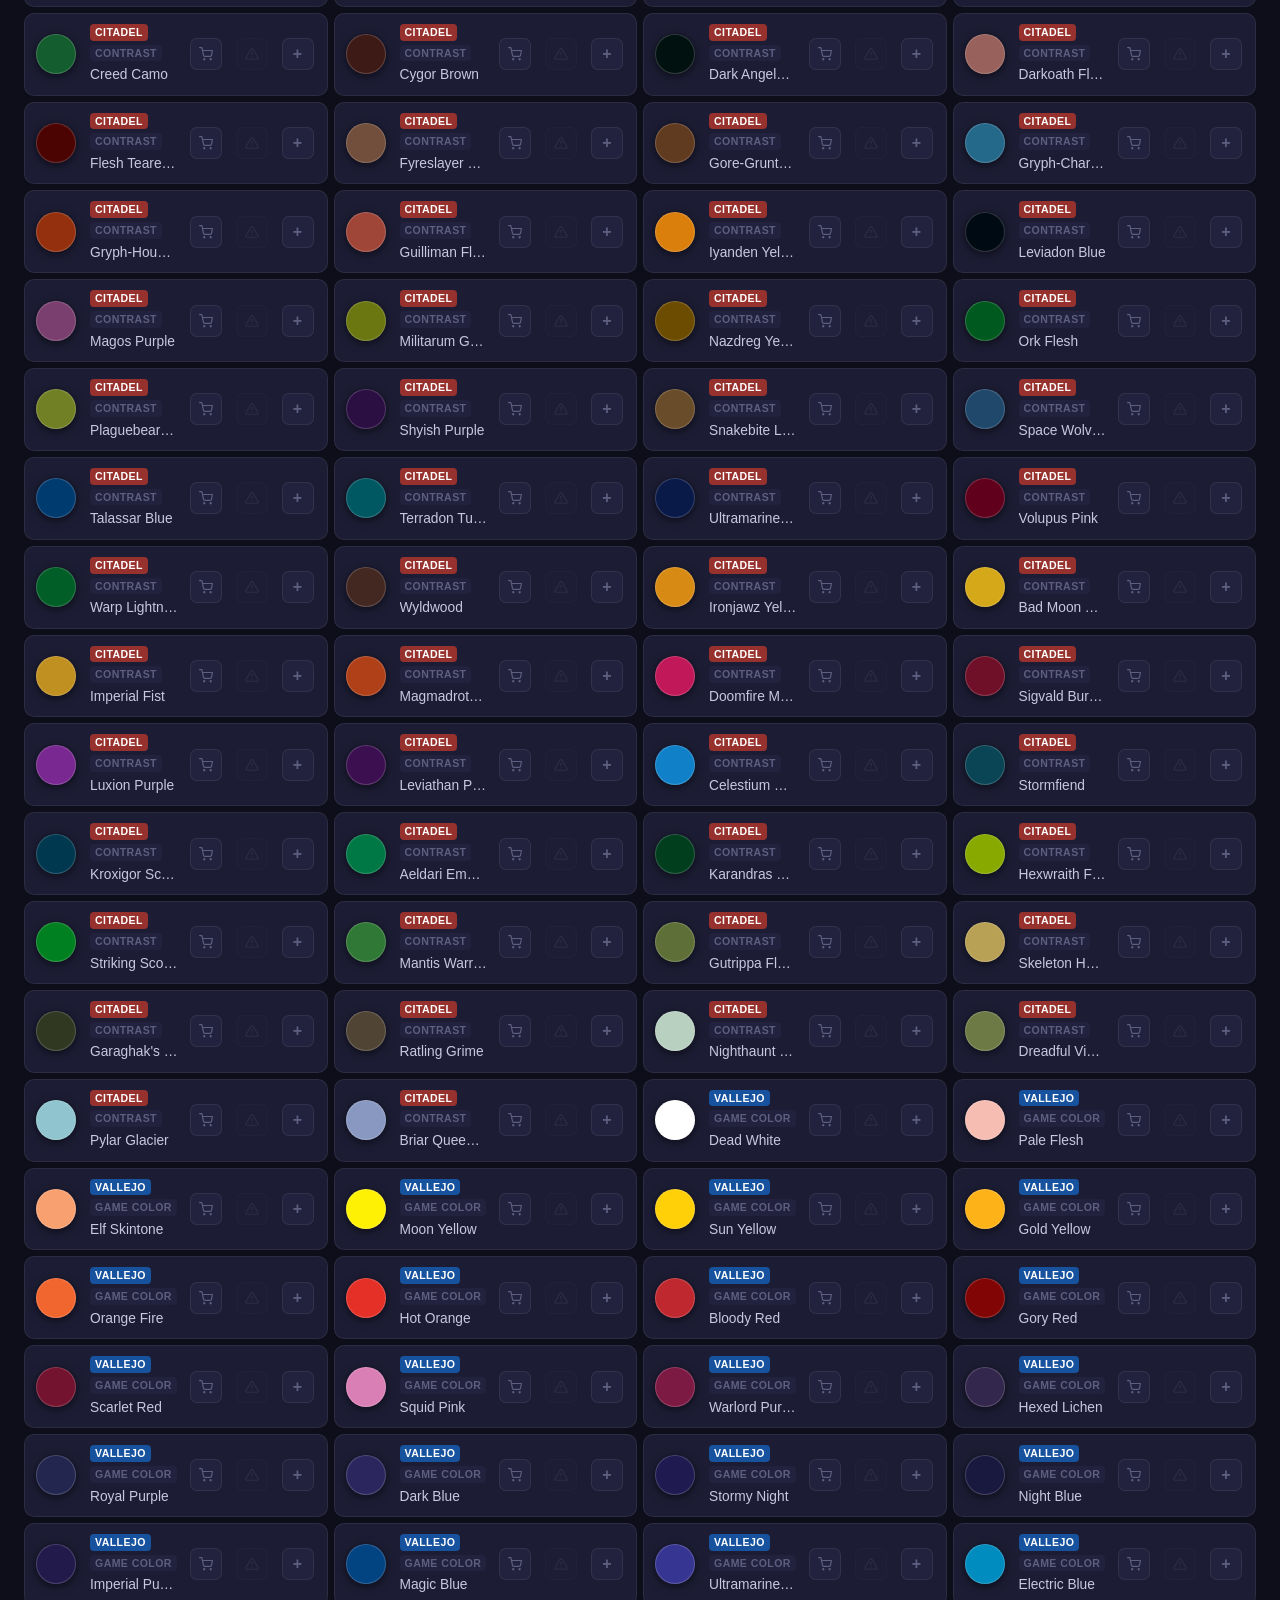
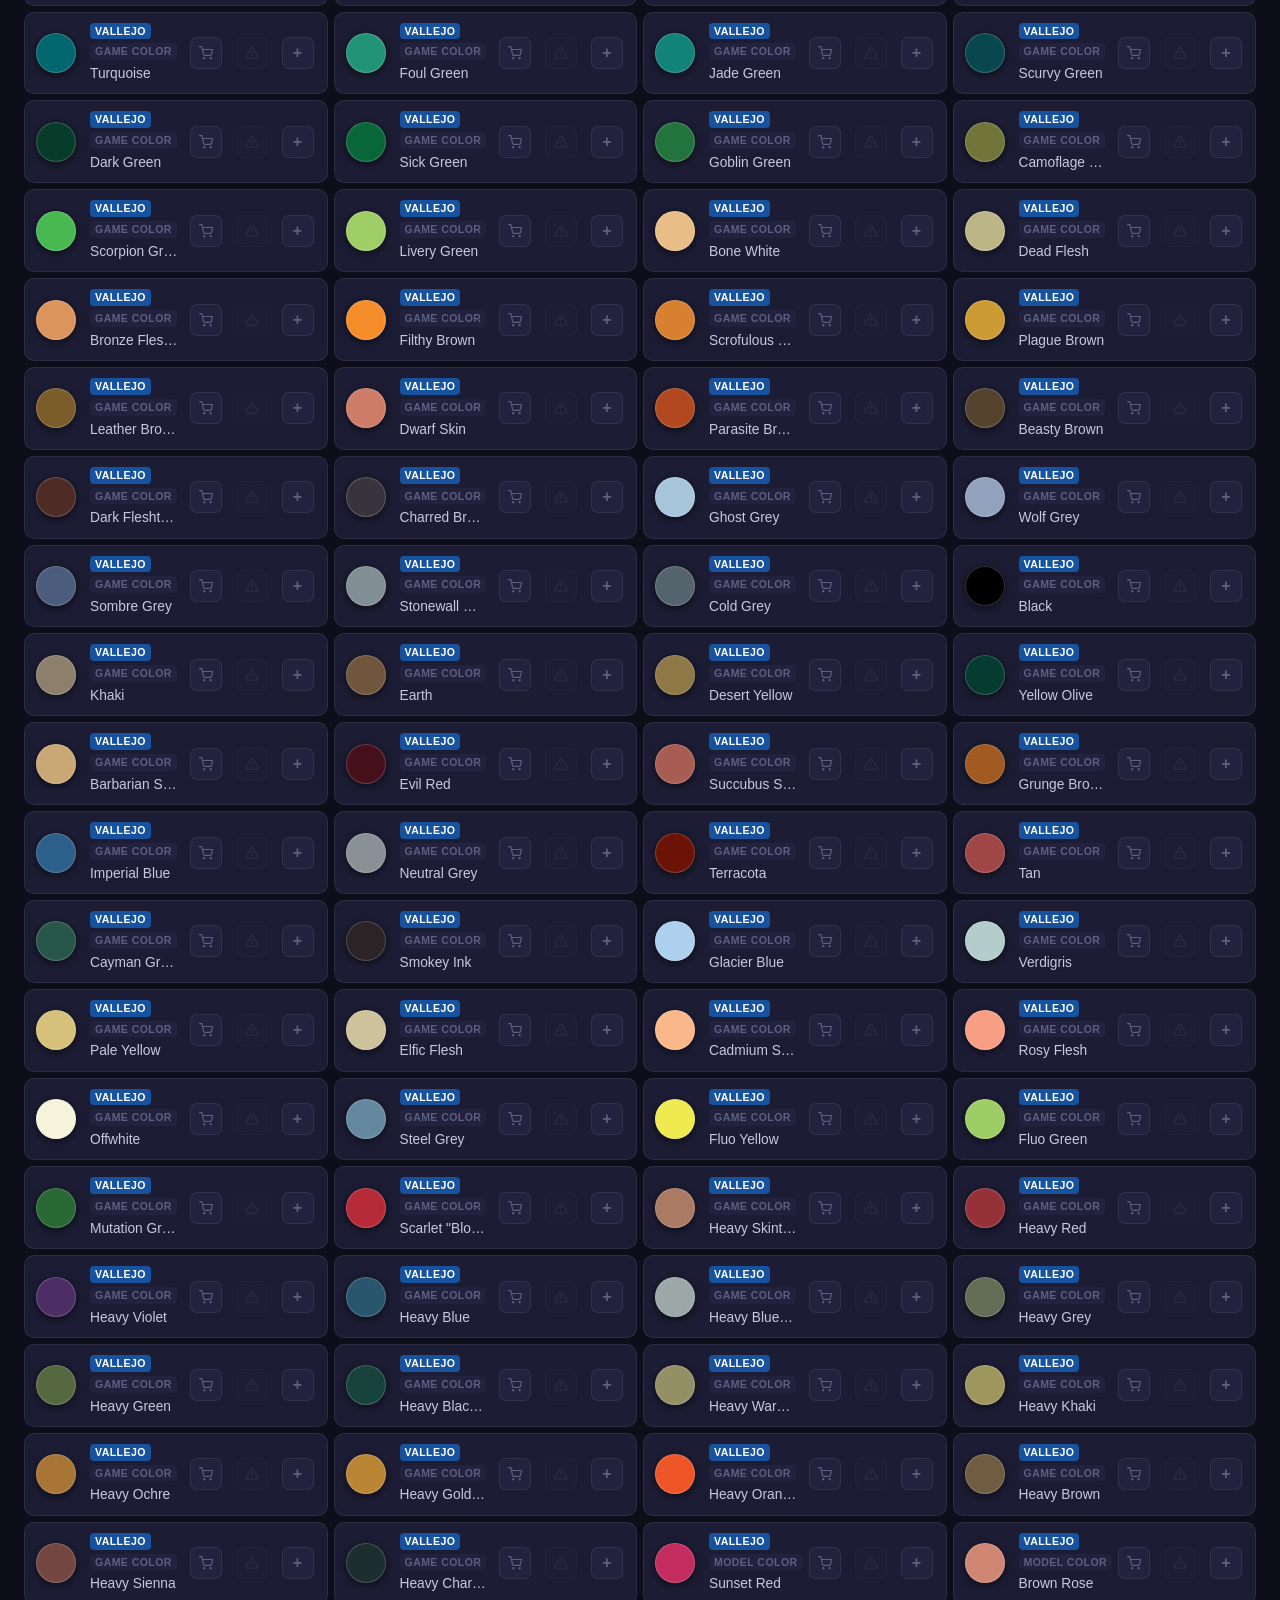
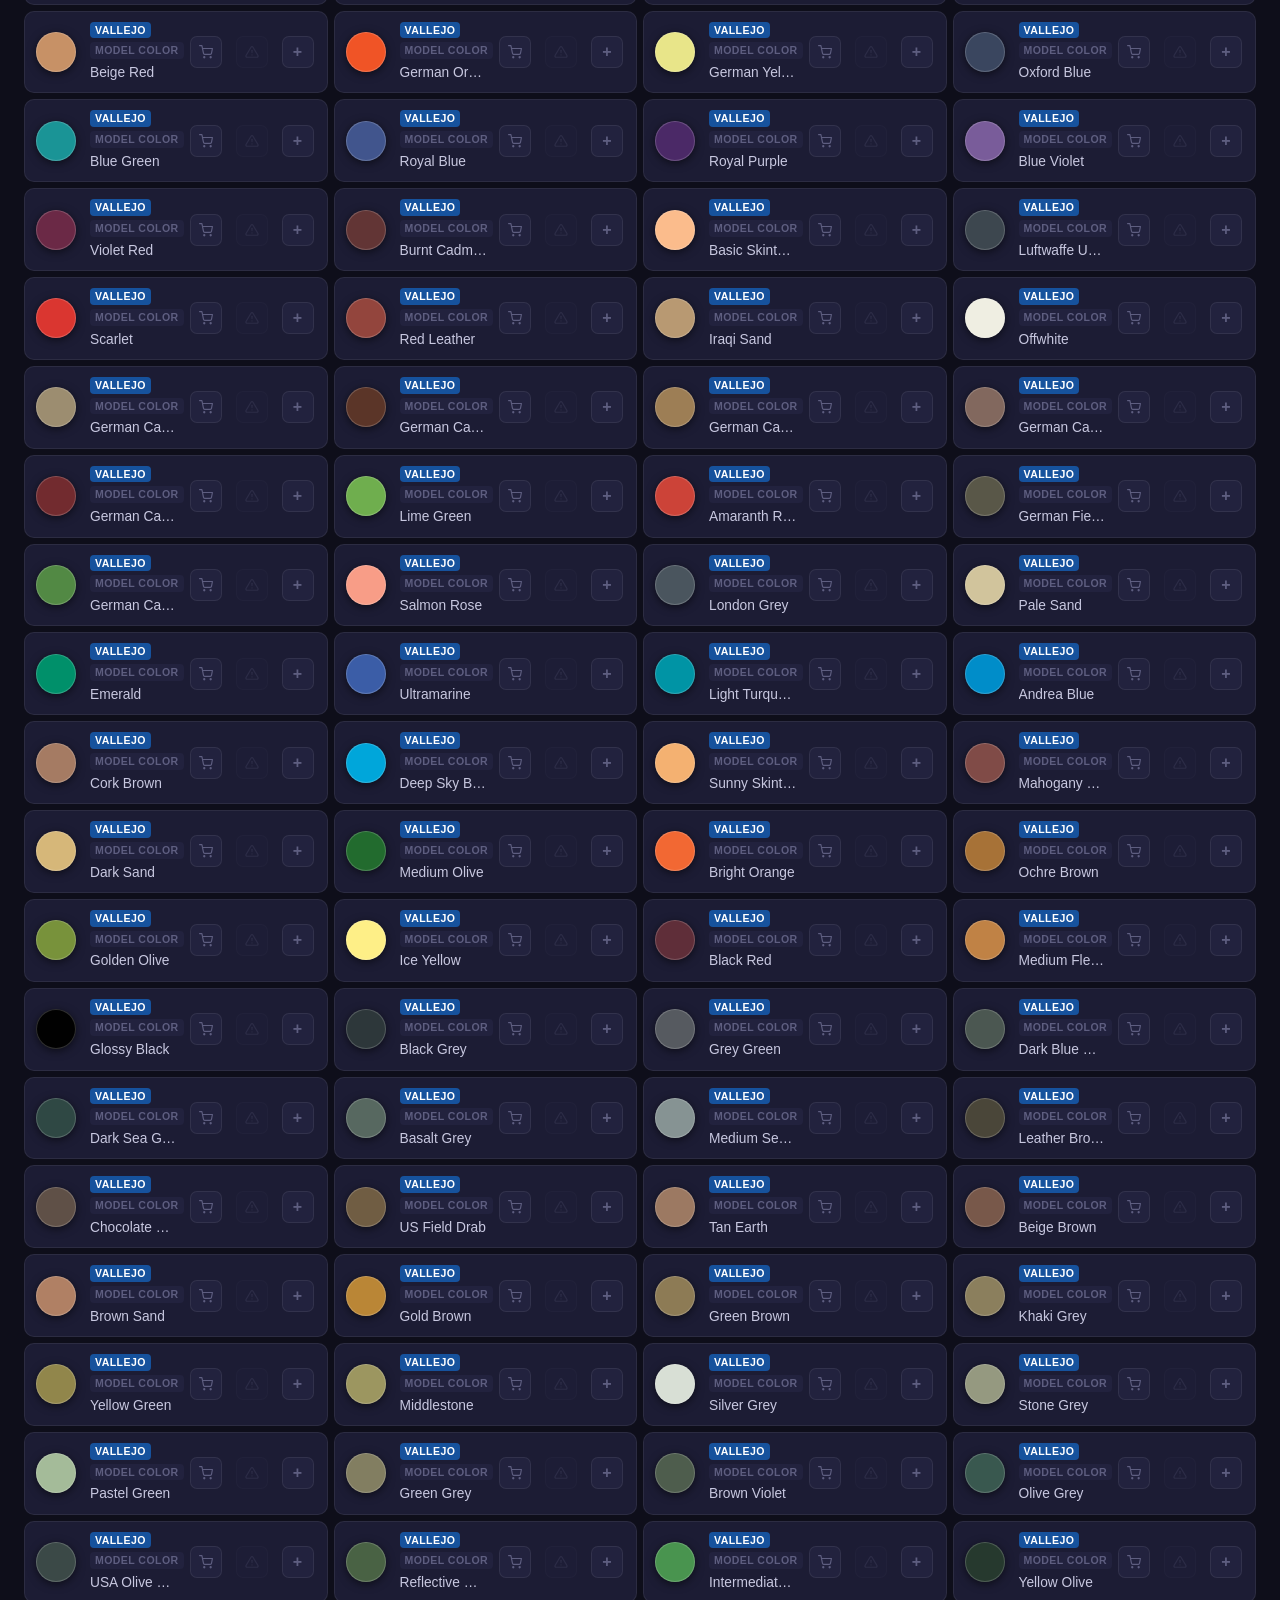
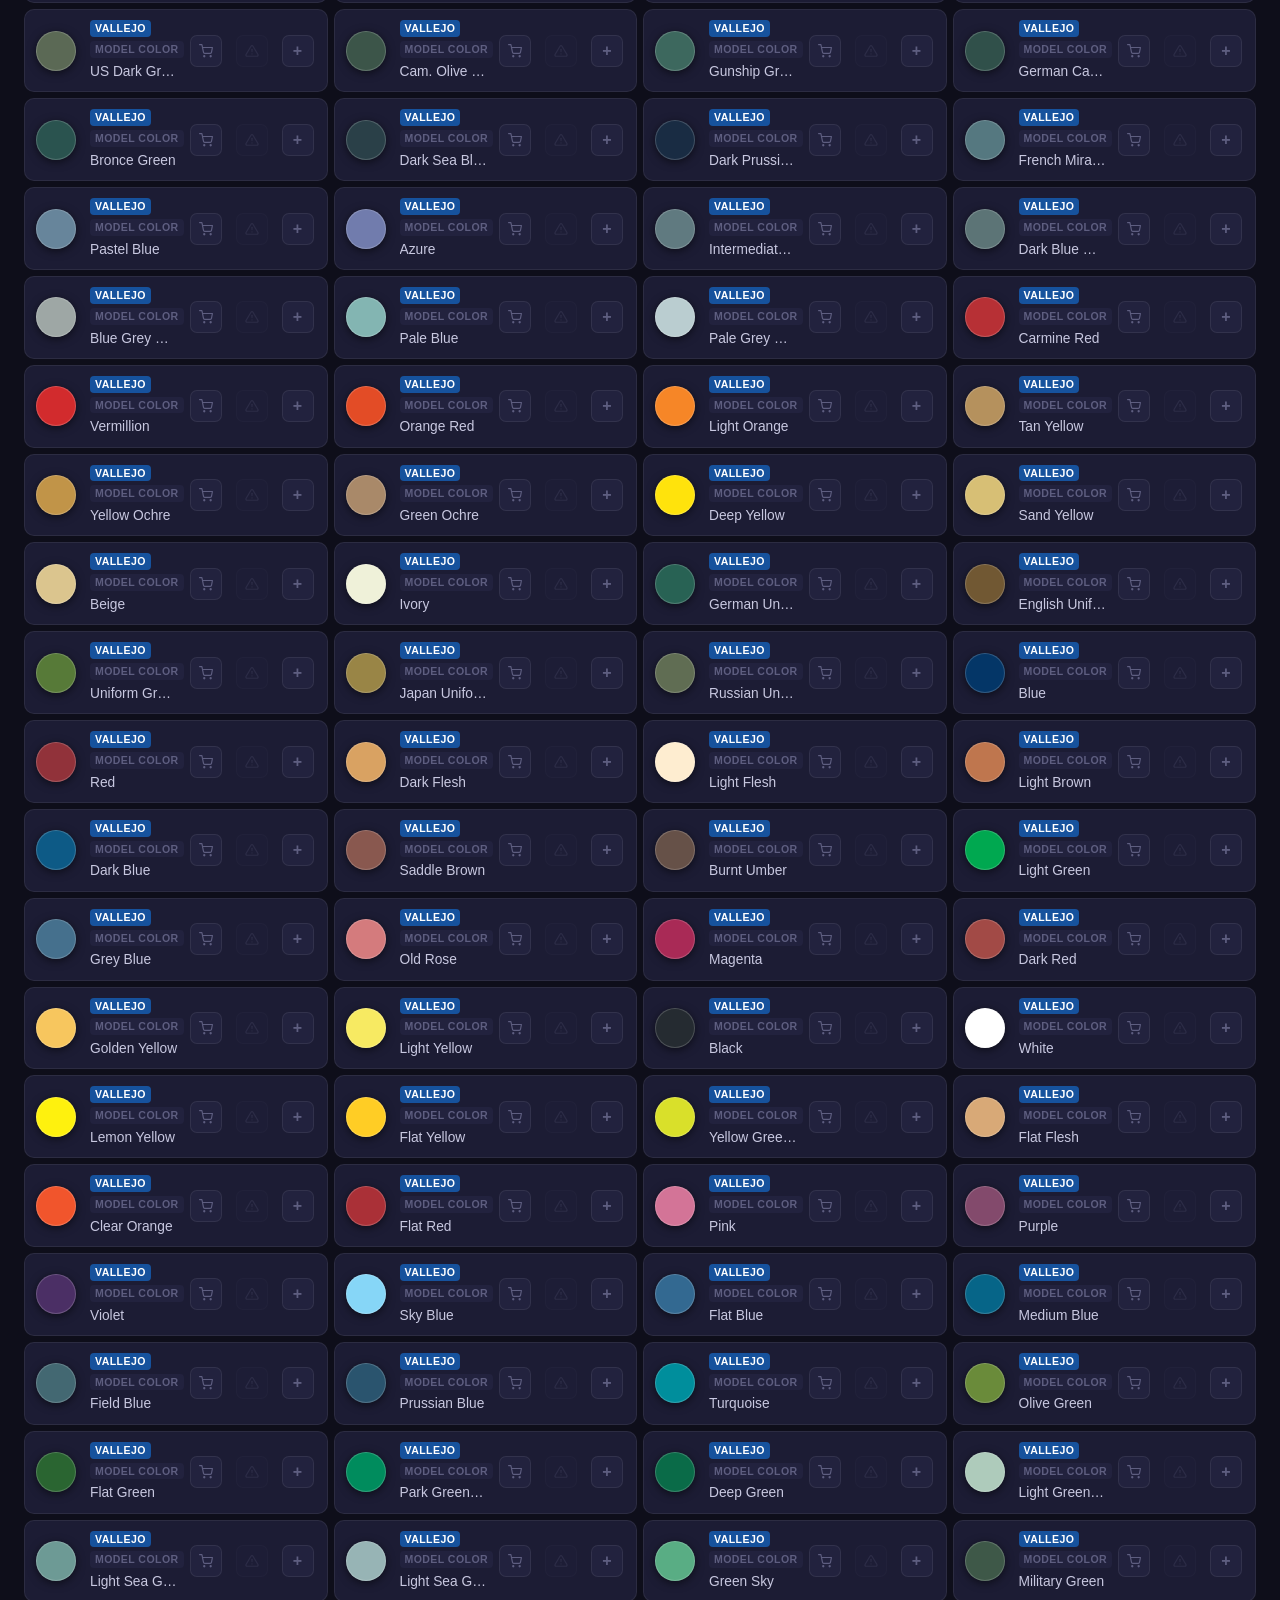
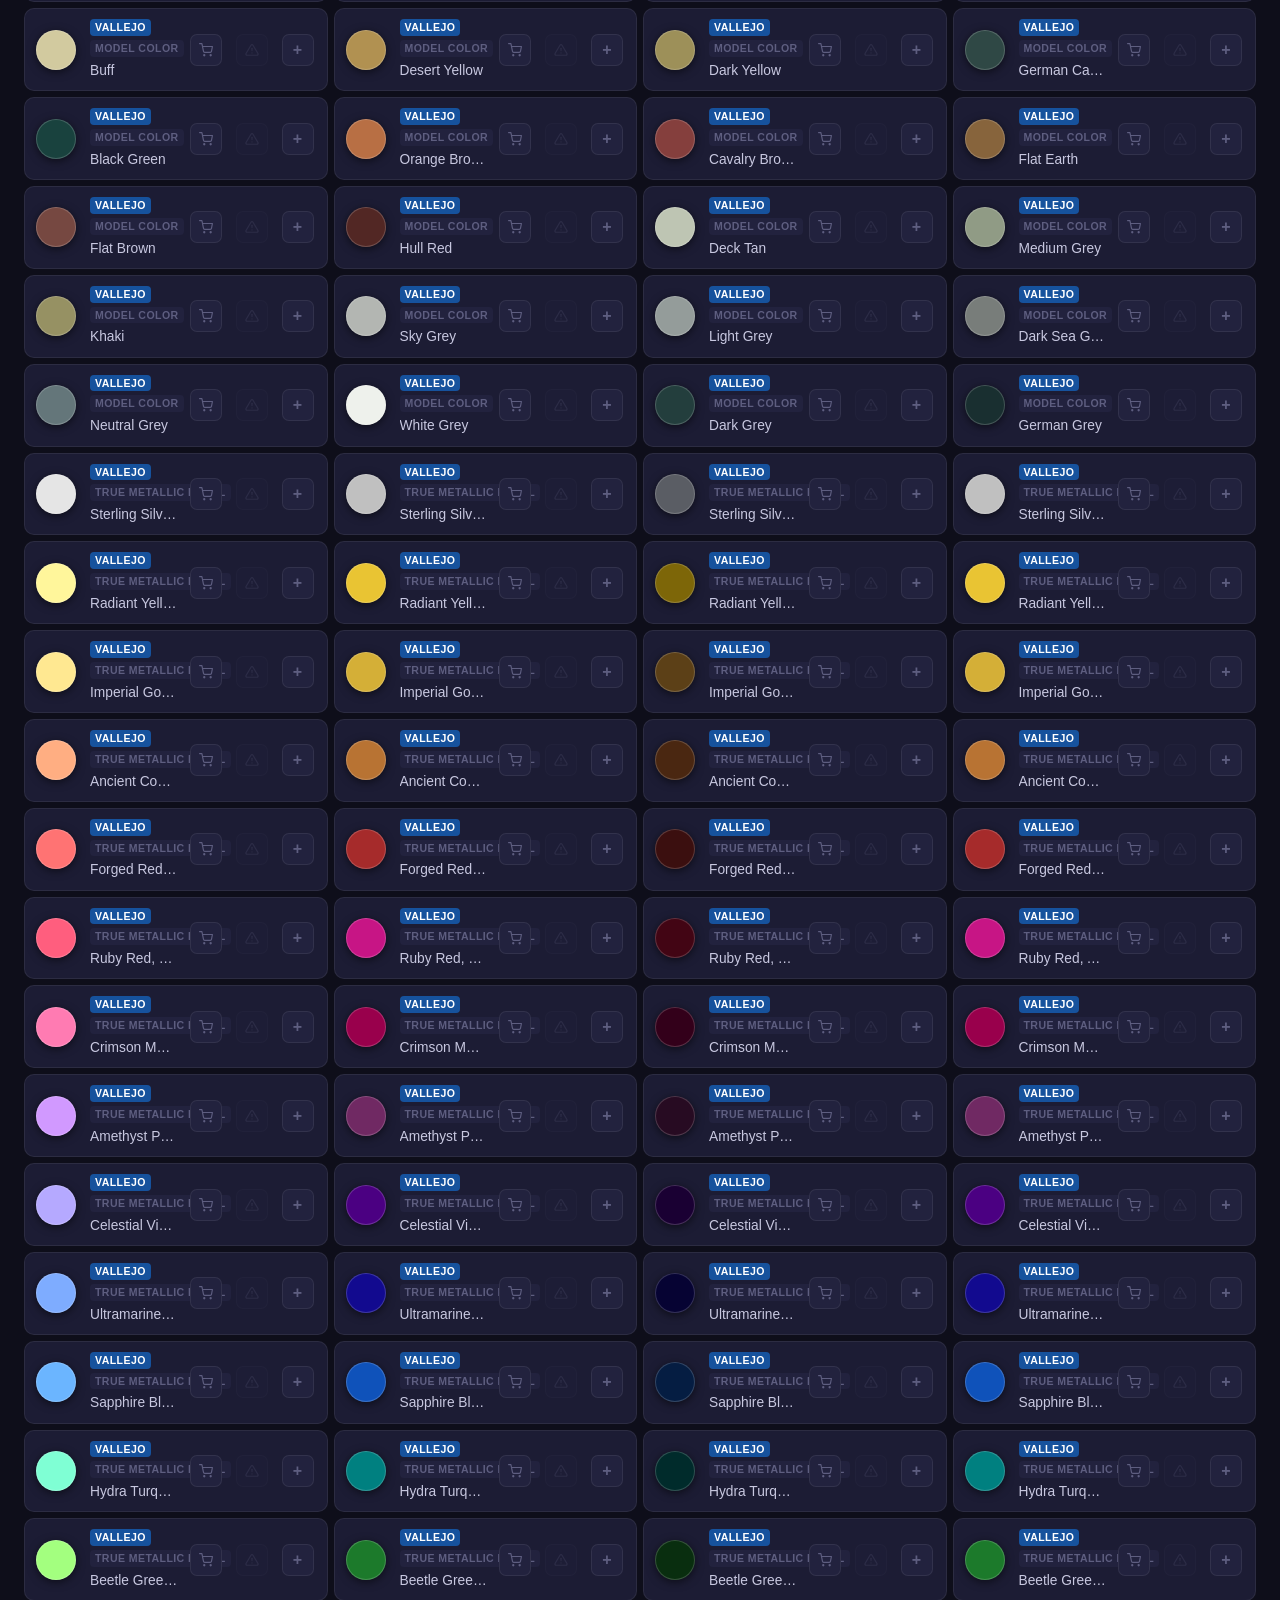
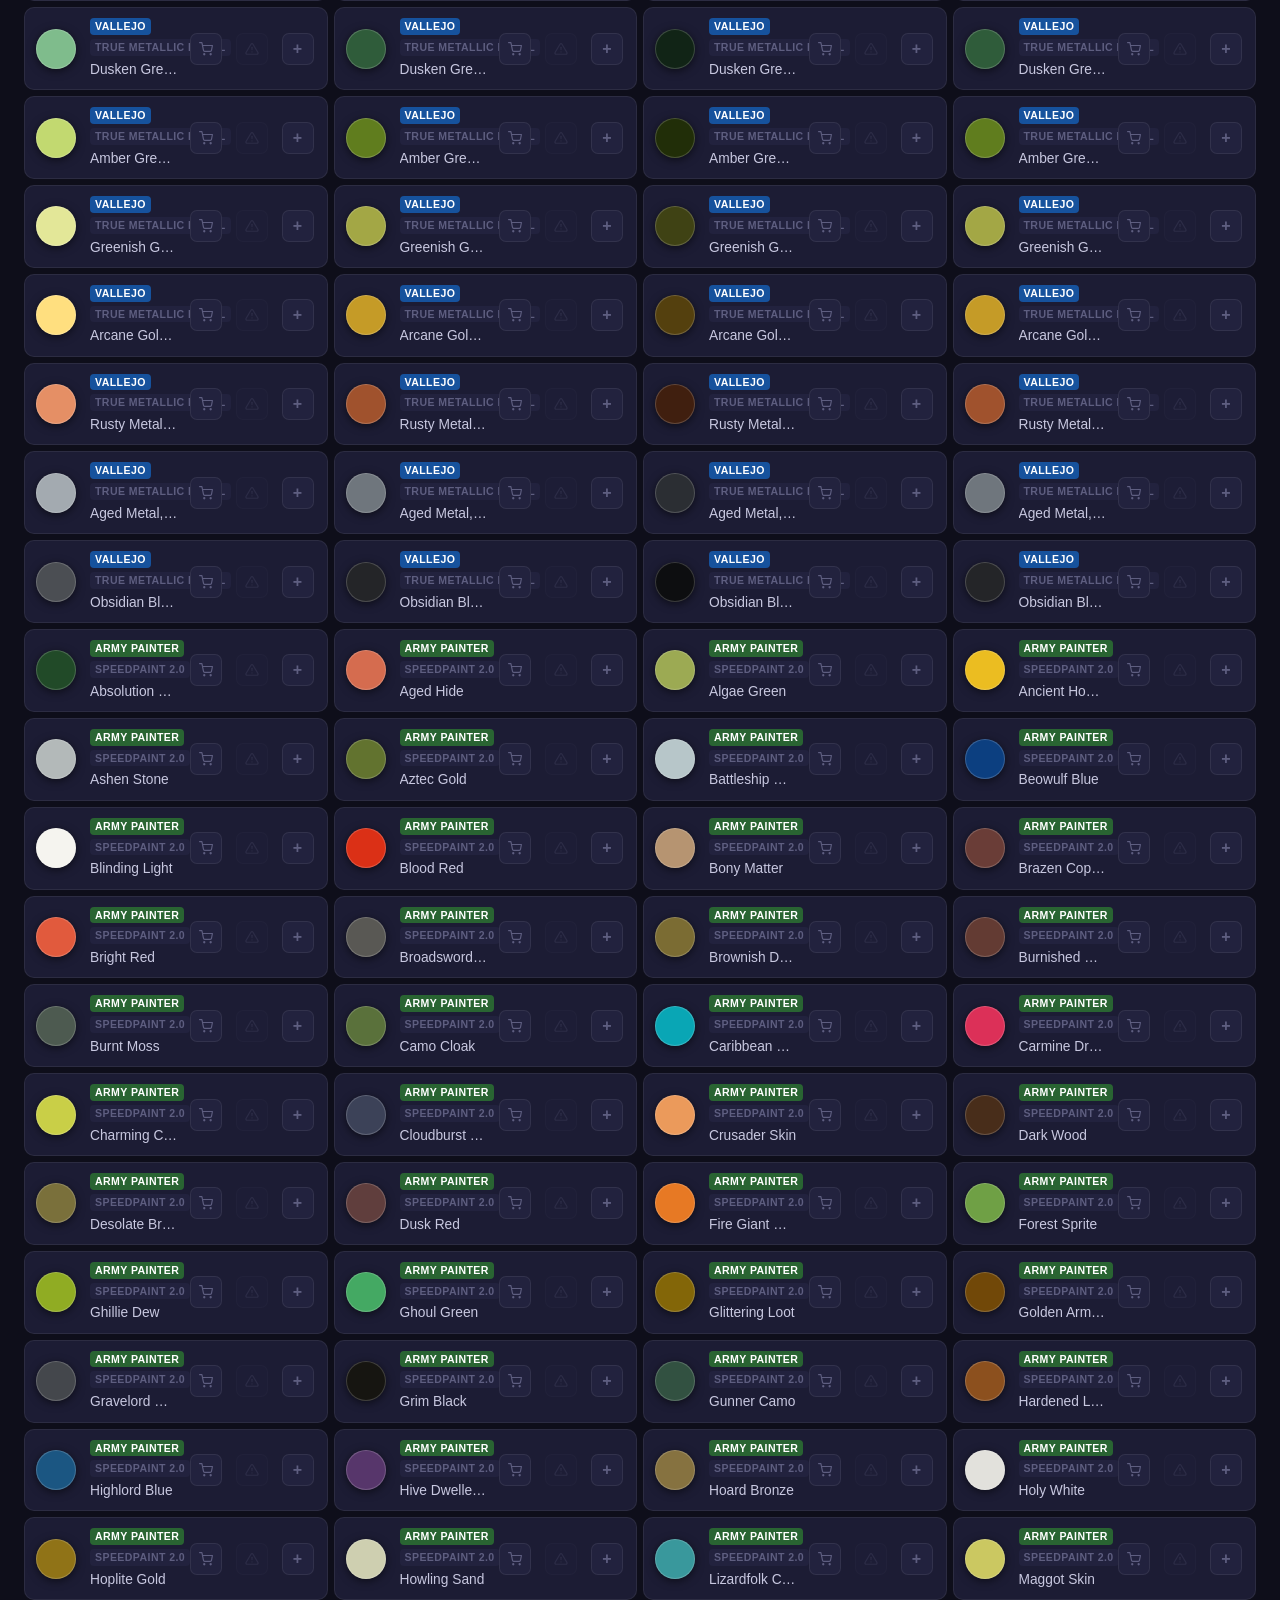
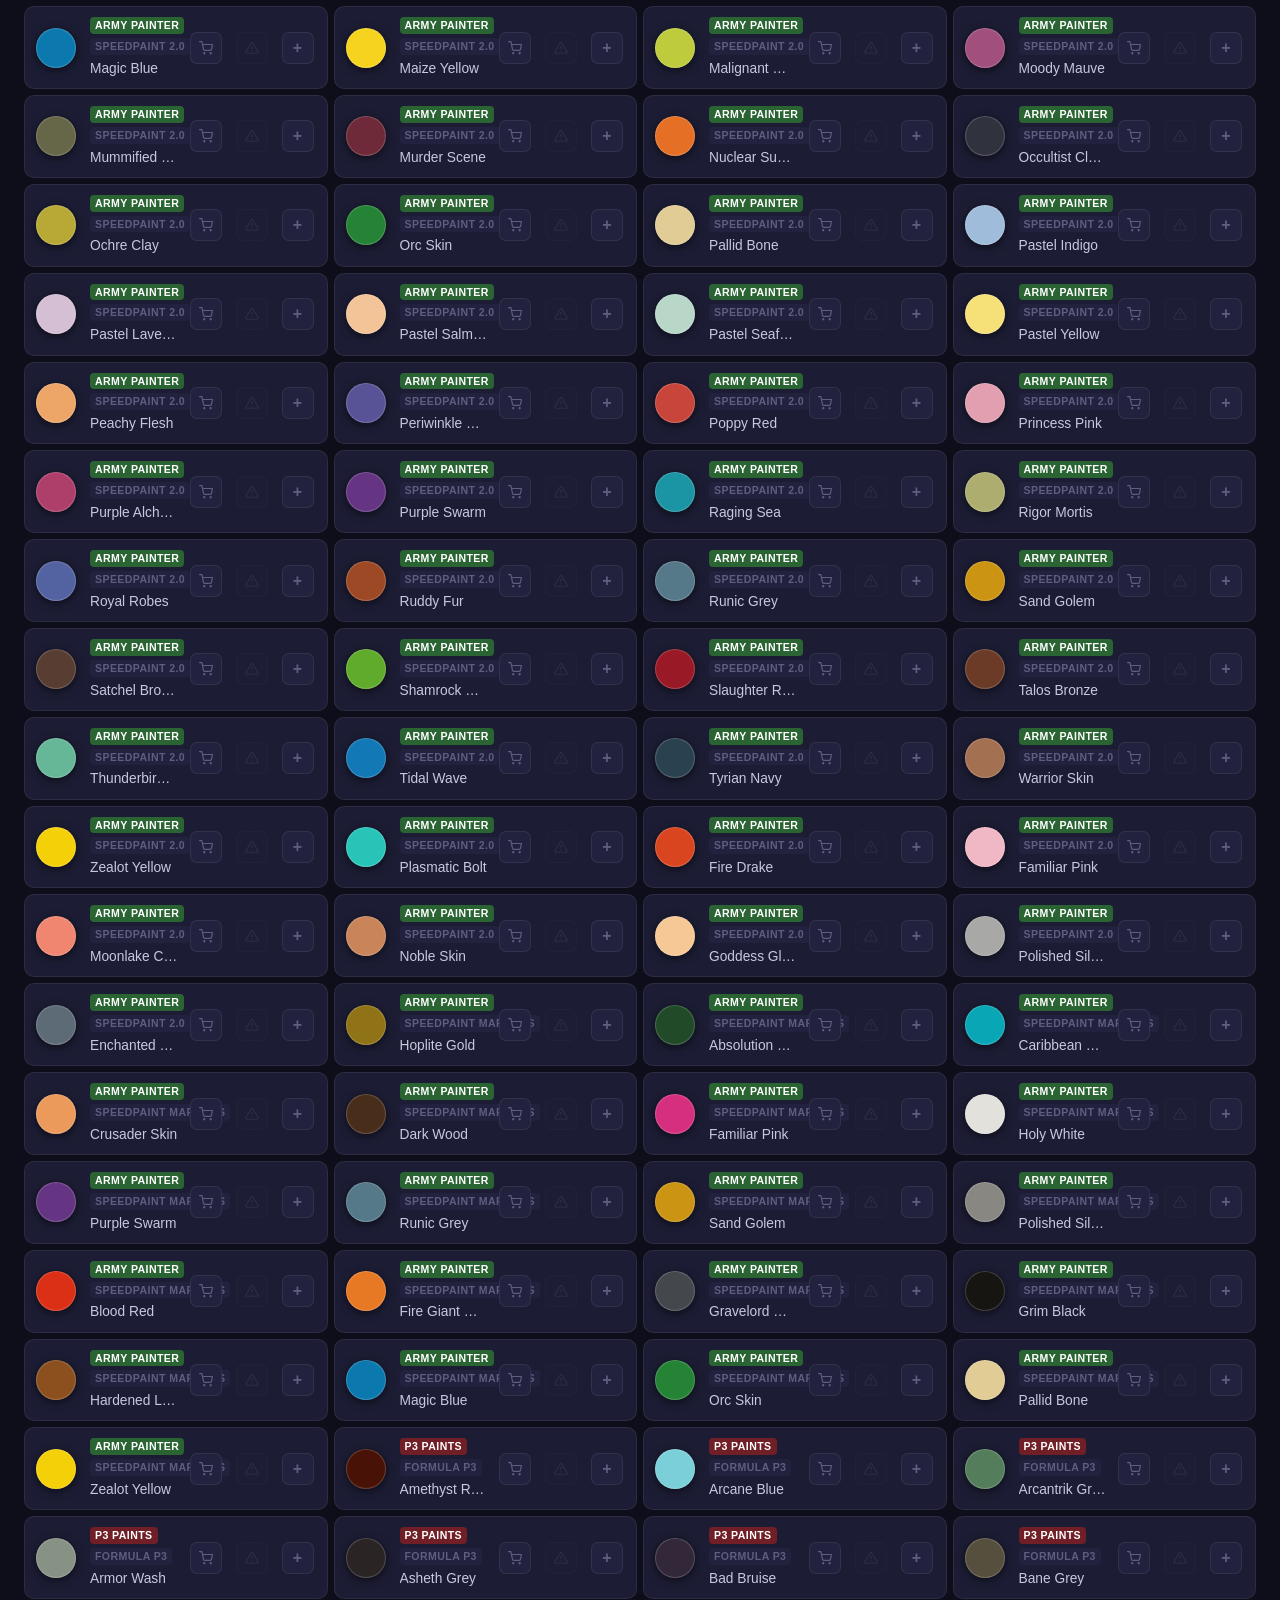
==== commit e0156c1c: "gi" ====
--- a/index.html
+++ b/index.html
@@ -16,6 +16,15 @@
       </div>
       <div class="theme-control">
         <button class="action-btn" id="btn-show-onboarding">? Getting started</button>
+        <label class="a11y-toggle-label" for="a11y-pattern-toggle">
+          <input type="checkbox" id="a11y-pattern-toggle"> Colorblind patterns
+        </label>
+        <select id="a11y-simulate-select" aria-label="Simulate color vision deficiency">
+          <option value="none">No simulation</option>
+          <option value="protanopia">Simulate: Protanopia</option>
+          <option value="deuteranopia">Simulate: Deuteranopia</option>
+          <option value="tritanopia">Simulate: Tritanopia</option>
+        </select>
         <label for="theme-select">Theme</label>
         <select id="theme-select" aria-label="Select theme">
           <option value="dark" selected>Dark</option>
@@ -25,6 +34,20 @@
     </div>
   </header>
 
+  <svg width="0" height="0" style="position:absolute" aria-hidden="true">
+    <defs>
+      <filter id="cvd-protanopia">
+        <feColorMatrix type="matrix" values="0.567,0.433,0,0,0  0.558,0.442,0,0,0  0,0.242,0.758,0,0  0,0,0,1,0" />
+      </filter>
+      <filter id="cvd-deuteranopia">
+        <feColorMatrix type="matrix" values="0.625,0.375,0,0,0  0.7,0.3,0,0,0  0,0.3,0.7,0,0  0,0,0,1,0" />
+      </filter>
+      <filter id="cvd-tritanopia">
+        <feColorMatrix type="matrix" values="0.95,0.05,0,0,0  0,0.433,0.567,0,0  0,0.475,0.525,0,0  0,0,0,1,0" />
+      </filter>
+    </defs>
+  </svg>
+
   <nav class="tab-nav">
     <button class="tab-btn active" data-tab="all">
       All Colors <span class="tab-badge" id="count-all">0</span>
@@ -32,6 +55,9 @@
     <button class="tab-btn" data-tab="mine">
       My Colors <span class="tab-badge owned" id="count-mine">0</span>
     </button>
+    <button class="tab-btn" data-tab="stats">
+      Stats
+    </button>
     <button class="tab-btn" data-tab="learn">
       Learn
     </button>
@@ -43,6 +69,9 @@
     </button>
     <button class="tab-btn" data-tab="projects">
       Projects <span class="tab-badge" id="count-projects">0</span>
+    </button>
+    <button class="tab-btn" data-tab="community">
+      Community <span class="tab-badge" id="count-community">0</span>
     </button>
     <button class="tab-btn" data-tab="shopping">
       Shopping List <span class="tab-badge" id="count-cart">0</span>
@@ -117,6 +146,7 @@
         </div>
         <div class="sort-pills" id="mine-filter-pills">
           <button class="sort-pill" id="btn-filter-low" data-filter="low">⚠ Low stock</button>
+          <button class="sort-pill" id="btn-filter-stale" data-filter="stale">⏳ Drying out</button>
         </div>
         <div class="mine-actions">
           <button class="action-btn" id="btn-new-mix">🧪 New mix</button>
@@ -154,6 +184,36 @@
       </div>
     </section>
 
+    <section id="view-stats" class="view">
+      <div class="palette-intro">
+        <p>A snapshot of your collection — breakdown by brand and color family, estimated value, and your most-used tags.</p>
+      </div>
+
+      <div class="stats-tiles" id="stats-tiles"></div>
+
+      <div class="palette-feedback">
+        <section class="panel">
+          <div class="panel-header">
+            <h2>By brand</h2>
+          </div>
+          <div id="stats-brand-breakdown"></div>
+        </section>
+        <section class="panel">
+          <div class="panel-header">
+            <h2>By color family</h2>
+          </div>
+          <div id="stats-family-breakdown"></div>
+        </section>
+      </div>
+
+      <section class="panel" id="stats-tags-panel" hidden>
+        <div class="panel-header">
+          <h2>Top tags</h2>
+        </div>
+        <div id="stats-top-tags"></div>
+      </section>
+    </section>
+
     <section id="view-learn" class="view">
       <div class="palette-intro">
         <p>New to painting miniatures? Start here: what the paint ranges mean, a short list of essentials to buy first, and the core techniques worth learning.</p>
@@ -193,6 +253,25 @@
       <div class="palette-intro">
         <p>Explore curated miniature palettes and get tailored suggestions from your collection. Palettes are organised by <strong>Color Theory</strong>, <strong>Genre</strong>, <strong>Character Role</strong> (based on <a href="https://thearmypainter.com/blogs/explore/how-to-pick-a-colour-scheme" target="_blank" rel="noopener" style="color:var(--accent)">The Army Painter's colour guide</a>), and <strong>Army Painter Showcase</strong>. If a palette is missing paint, this tab will recommend colors to complete it.</p>
       </div>
+      <div class="panel surprise-panel">
+        <div class="panel-header">
+          <h2>🎲 Surprise Me</h2>
+          <p>Generate a random starter palette instantly — from your whole collection or just what you own.</p>
+        </div>
+        <div class="surprise-controls">
+          <label>Colors <input type="number" id="surprise-count" min="3" max="8" value="5"></label>
+          <label class="surprise-checkbox"><input type="checkbox" id="surprise-owned-only"> Owned only</label>
+          <label>Mode
+            <select id="surprise-mode">
+              <option value="random">Random</option>
+              <option value="harmony">Harmony-based</option>
+            </select>
+          </label>
+          <button class="action-btn" id="btn-surprise-generate">🎲 Surprise me</button>
+        </div>
+        <div id="surprise-result"></div>
+      </div>
+
       <div class="palette-grid" id="palette-list"></div>
       <div class="palette-feedback">
         <section class="panel">
@@ -277,6 +356,7 @@
           <button class="action-btn" id="btn-project-back">← Back to projects</button>
           <span class="mine-sort-label" id="project-detail-name"></span>
           <div class="mine-actions">
+            <button class="action-btn" id="btn-project-publish">↑ Publish</button>
             <button class="action-btn" id="btn-project-duplicate">Duplicate</button>
             <button class="action-btn danger" id="btn-project-delete">✕ Delete project</button>
           </div>
@@ -323,6 +403,30 @@
         <button class="action-btn" id="btn-note-save">Save</button>
         <button class="action-btn" id="btn-note-cancel">Cancel</button>
       </div>
+
+      <div id="note-modal-harmony">
+        <h4>Color Harmony</h4>
+        <p class="empty-msg-small">Suggestions from your owned colors based on the selected paint.</p>
+        <div class="harmony-row">
+          <div class="harmony-label">Complementary</div>
+          <div class="harmony-chips" id="harmony-complementary"></div>
+        </div>
+        <div class="harmony-row">
+          <div class="harmony-label">Analogous</div>
+          <div class="harmony-chips" id="harmony-analogous"></div>
+        </div>
+        <div class="harmony-row">
+          <div class="harmony-label">Triadic</div>
+          <div class="harmony-chips" id="harmony-triadic"></div>
+        </div>
+      </div>
+
+      <div id="note-modal-equivalents">
+        <h4>Cross-Brand Equivalents</h4>
+        <p class="empty-msg-small">Closest match for this color in each other brand, owned or not.</p>
+        <div class="sort-pills" id="equivalents-brand-pills"></div>
+        <div id="equivalents-list"></div>
+      </div>
     </div>
   </div>
 
--- a/style.css
+++ b/style.css
@@ -93,6 +93,15 @@
   padding: 8px 10px;
   min-width: 136px;
 }
+.a11y-toggle-label {
+  align-items: center;
+  color: var(--text-muted);
+  display: flex;
+  font-size: 0.82rem;
+  gap: 6px;
+  white-space: nowrap;
+}
+#a11y-simulate-select { min-width: auto; }
 .site-title {
   font-size: 1.5rem;
   font-weight: 700;
@@ -278,6 +287,10 @@
 }
 .color-card.low-stock {
   border-color: var(--low-ring);
+}
+.color-card.stale {
+  border-color: var(--low-ring);
+  border-style: dashed;
 }
 
 .color-circle {
@@ -945,6 +958,52 @@
 .gradient-recipe-swatches { display: flex; gap: 4px; }
 .gradient-recipe-swatches .swatch { border-radius: 50%; height: 16px; width: 16px; }
 .gradient-recipe-name { flex: 1; font-size: 0.86rem; font-weight: 600; }
+
+/* ── Surprise Me generator ────────────────────────────────── */
+.surprise-panel { margin-bottom: 18px; }
+.surprise-controls {
+  align-items: center;
+  display: flex;
+  flex-wrap: wrap;
+  gap: 14px;
+  margin-bottom: 14px;
+}
+.surprise-controls label {
+  align-items: center;
+  color: var(--text-muted);
+  display: flex;
+  font-size: 0.8rem;
+  gap: 6px;
+}
+.surprise-controls select {
+  background: var(--surface-2);
+  border: 1px solid var(--border);
+  border-radius: 7px;
+  color: var(--text);
+  font-size: 0.82rem;
+  padding: 5px 8px;
+}
+.surprise-controls input[type="number"] {
+  background: var(--surface-2);
+  border: 1px solid var(--border);
+  border-radius: 7px;
+  color: var(--text);
+  font-size: 0.82rem;
+  padding: 5px 8px;
+  width: 56px;
+}
+.surprise-sample {
+  grid-template-columns: repeat(auto-fit, minmax(60px, 1fr));
+  margin-bottom: 12px;
+}
+.surprise-save-row {
+  align-items: center;
+  display: flex;
+  flex-wrap: wrap;
+  gap: 8px;
+  margin-top: 12px;
+}
+.surprise-save-row .search-input { width: 220px; }
 
 /* ── Projects ─────────────────────────────────────────────── */
 .project-card {
@@ -1080,6 +1139,44 @@
 }
 #shopping-total-label { color: var(--accent); font-weight: 700; }
 
+/* ── Paint freshness ──────────────────────────────────────── */
+.color-freshness {
+  align-items: center;
+  color: var(--text-muted);
+  display: flex;
+  flex-wrap: wrap;
+  font-size: 0.72rem;
+  gap: 8px;
+  margin-top: 5px;
+}
+.color-freshness label {
+  align-items: center;
+  display: flex;
+  gap: 4px;
+}
+.color-freshness input[type="date"] {
+  background: var(--surface-2);
+  border: 1px solid var(--border);
+  border-radius: 6px;
+  color: var(--text);
+  font-size: 0.72rem;
+  padding: 2px 5px;
+}
+.freshness-warning {
+  color: var(--low);
+  font-weight: 600;
+}
+.freshness-snooze-btn {
+  background: var(--surface-2);
+  border: 1px solid var(--border);
+  border-radius: 6px;
+  color: var(--text-muted);
+  cursor: pointer;
+  font-size: 0.68rem;
+  padding: 2px 7px;
+}
+.freshness-snooze-btn:hover { color: var(--text); }
+
 /* ── Bulk select ──────────────────────────────────────────── */
 #btn-select-mode.active {
   background: var(--accent-dim);
@@ -1197,6 +1294,93 @@
   letter-spacing: 0.04em;
   margin-bottom: 6px;
   text-transform: uppercase;
+}
+
+/* ── Stats dashboard ──────────────────────────────────────── */
+.stats-tiles {
+  display: grid;
+  gap: 12px;
+  grid-template-columns: repeat(auto-fit, minmax(160px, 1fr));
+  margin-bottom: 18px;
+}
+.stat-tile {
+  background: var(--surface);
+  border: 1px solid var(--border);
+  border-radius: 14px;
+  padding: 16px;
+}
+.stat-tile-value {
+  color: var(--accent);
+  font-size: 1.6rem;
+  font-weight: 700;
+}
+.stat-tile-label {
+  color: var(--text-muted);
+  font-size: 0.78rem;
+  font-weight: 600;
+  letter-spacing: 0.03em;
+  margin-top: 4px;
+  text-transform: uppercase;
+}
+.stat-tile-sub {
+  color: var(--text-muted);
+  font-size: 0.72rem;
+  margin-top: 2px;
+}
+.stat-bar-row {
+  align-items: center;
+  display: grid;
+  gap: 10px;
+  grid-template-columns: 140px 1fr 28px;
+  margin-bottom: 8px;
+}
+.stat-bar-row:last-child { margin-bottom: 0; }
+.stat-bar-label {
+  color: var(--text);
+  font-size: 0.8rem;
+  overflow: hidden;
+  text-overflow: ellipsis;
+  white-space: nowrap;
+}
+.stat-bar-track {
+  background: var(--surface-2);
+  border-radius: 99px;
+  height: 8px;
+  overflow: hidden;
+}
+.stat-bar-fill {
+  background: var(--accent);
+  border-radius: 99px;
+  display: block;
+  height: 100%;
+}
+.stat-bar-count {
+  color: var(--text-muted);
+  font-size: 0.76rem;
+  text-align: right;
+}
+
+/* ── Colorblind-friendly mode ─────────────────────────────── */
+html[data-simulate="protanopia"] main   { filter: url(#cvd-protanopia); }
+html[data-simulate="deuteranopia"] main { filter: url(#cvd-deuteranopia); }
+html[data-simulate="tritanopia"] main   { filter: url(#cvd-tritanopia); }
+
+html.pattern-mode .color-circle,
+html.pattern-mode .swatch,
+html.pattern-mode .palette-swatch,
+html.pattern-mode .group-swatch {
+  position: relative;
+}
+html.pattern-mode .color-circle::before,
+html.pattern-mode .swatch::before,
+html.pattern-mode .palette-swatch::before,
+html.pattern-mode .group-swatch::before {
+  background-image: var(--swatch-pattern, none);
+  border-radius: inherit;
+  content: '';
+  inset: 0;
+  pointer-events: none;
+  position: absolute;
 }
 
 /* ── Onboarding banner ────────────────────────────────────── */
@@ -1300,3 +1484,111 @@
   .group-count { color: #555 !important; }
   .color-price input { border: none !important; background: none !important; color: #000 !important; }
 }
+
+/* ── Color Harmony Suggestions ────────────────────────────── */
+#note-modal-harmony {
+  margin-top: 20px;
+  padding-top: 15px;
+  border-top: 1px solid var(--border);
+}
+
+#note-modal-harmony h4 {
+  margin-top: 0;
+  margin-bottom: 8px;
+  font-size: 16px;
+}
+
+.harmony-row {
+  display: grid;
+  grid-template-columns: 120px 1fr;
+  align-items: flex-start;
+  gap: 10px;
+  margin-bottom: 12px;
+}
+
+.harmony-label {
+  font-weight: 600;
+  color: var(--text-muted);
+  padding-top: 5px;
+  font-size: 0.8rem;
+}
+
+.harmony-chips {
+  display: flex;
+  flex-wrap: wrap;
+  gap: 8px;
+}
+
+.empty-msg-small {
+  color: var(--text-muted);
+  font-style: italic;
+  font-size: 13px;
+  padding-top: 5px;
+}
+
+/* ── Cross-brand equivalents ──────────────────────────────── */
+#note-modal-equivalents {
+  border-top: 1px solid var(--border);
+  margin-top: 16px;
+  padding-top: 14px;
+}
+#note-modal-equivalents h4 {
+  font-size: 16px;
+  margin-bottom: 4px;
+}
+#note-modal-equivalents .sort-pills {
+  flex-wrap: wrap;
+  margin: 10px 0;
+}
+.equivalent-row {
+  align-items: center;
+  background: var(--bg-2);
+  border: 1px solid var(--border-soft);
+  border-radius: 10px;
+  display: flex;
+  gap: 10px;
+  margin-bottom: 6px;
+  padding: 8px 10px;
+}
+.equivalent-row:last-child { margin-bottom: 0; }
+.equivalent-row .swatch { border-radius: 50%; flex-shrink: 0; height: 18px; width: 18px; }
+.equivalent-name {
+  color: var(--text);
+  flex: 1;
+  font-size: 0.84rem;
+  font-weight: 500;
+  overflow: hidden;
+  text-overflow: ellipsis;
+  white-space: nowrap;
+}
+.equivalent-meta {
+  color: var(--text-muted);
+  font-size: 0.72rem;
+  white-space: nowrap;
+}
+.equivalent-confidence {
+  border-radius: 99px;
+  font-size: 0.66rem;
+  font-weight: 700;
+  padding: 2px 8px;
+  text-transform: uppercase;
+  white-space: nowrap;
+}
+.equivalent-confidence.conf-high { background: var(--cart-dim); color: var(--cart); }
+.equivalent-confidence.conf-mid  { background: var(--low-dim); color: var(--low); }
+.equivalent-confidence.conf-low  { background: var(--surface-2); color: var(--text-muted); }
+.equivalent-cart-btn {
+  align-items: center;
+  background: var(--surface-2);
+  border: 1px solid var(--border);
+  border-radius: 7px;
+  color: var(--text-muted);
+  cursor: pointer;
+  display: flex;
+  flex-shrink: 0;
+  height: 28px;
+  justify-content: center;
+  width: 28px;
+}
+.equivalent-cart-btn:hover { color: var(--text); }
+.equivalent-cart-btn.in-cart { background: var(--cart-dim); border-color: var(--cart-ring); color: var(--cart); }
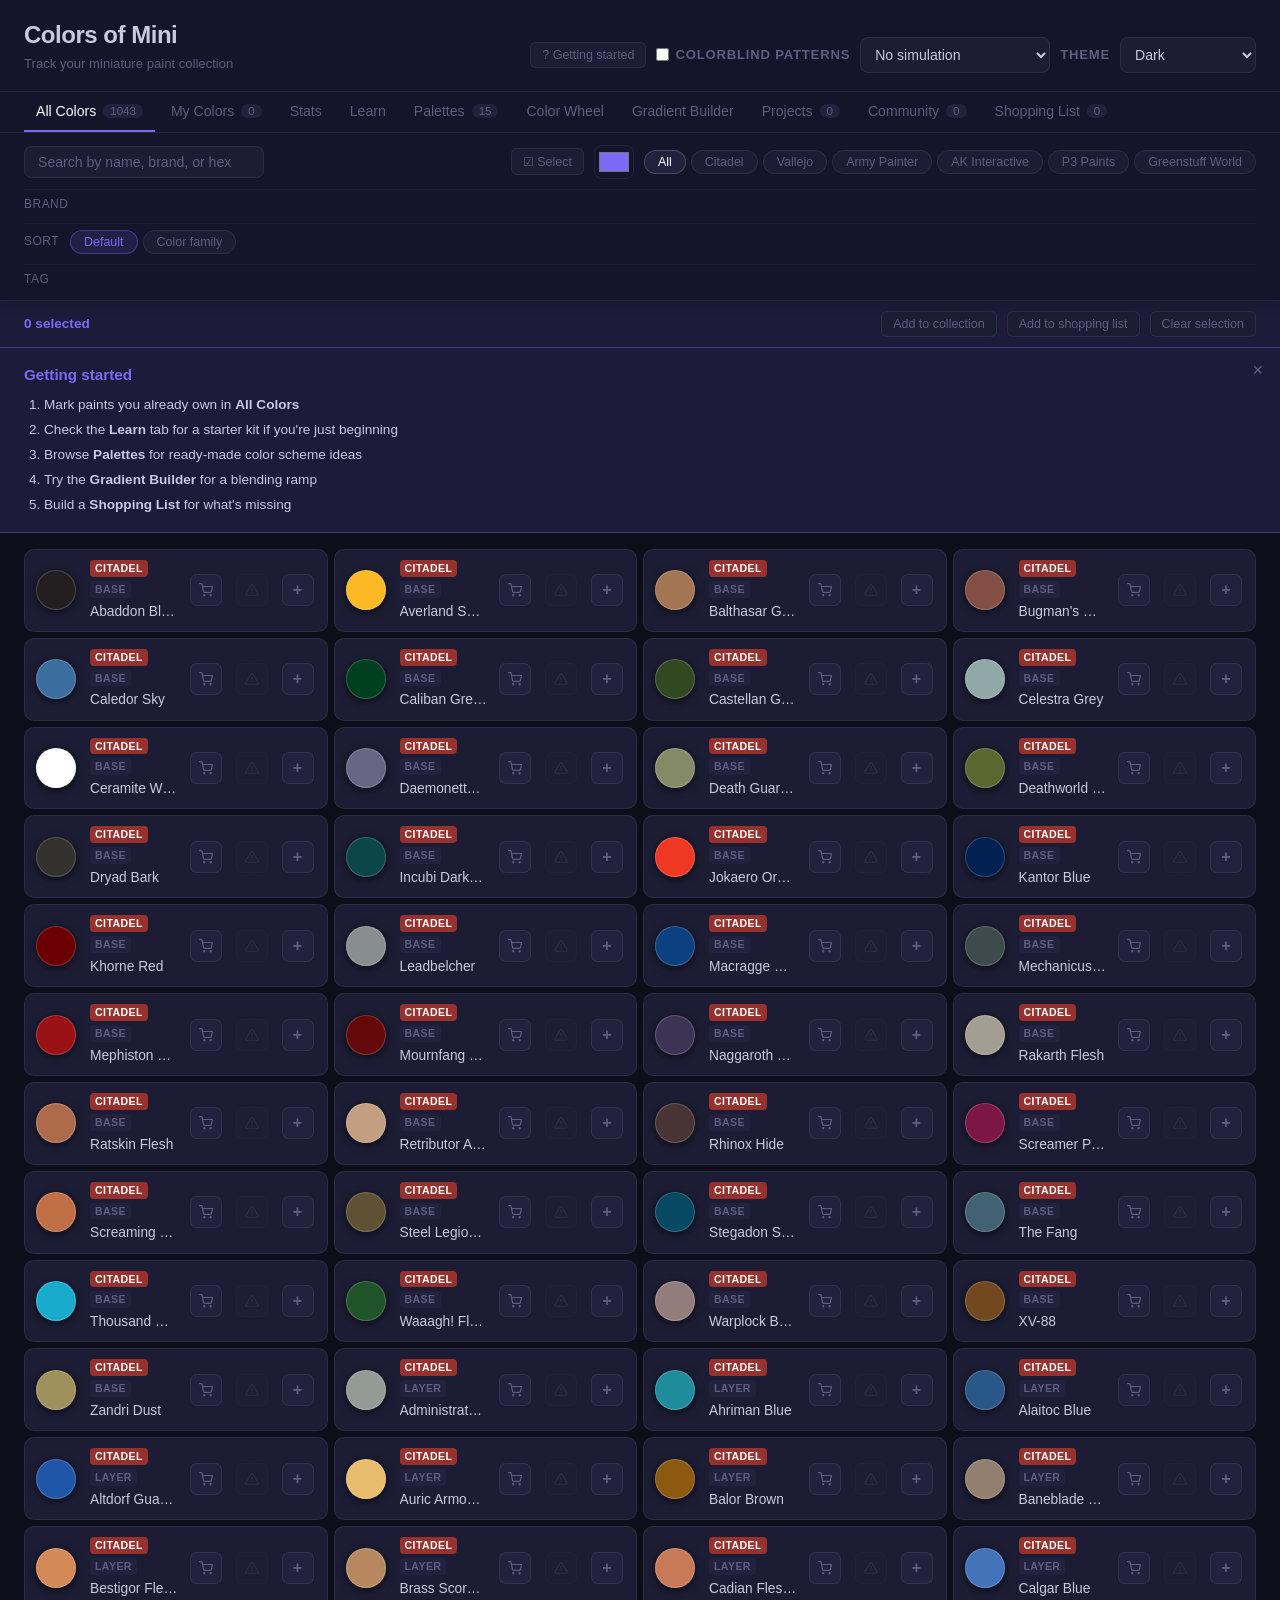
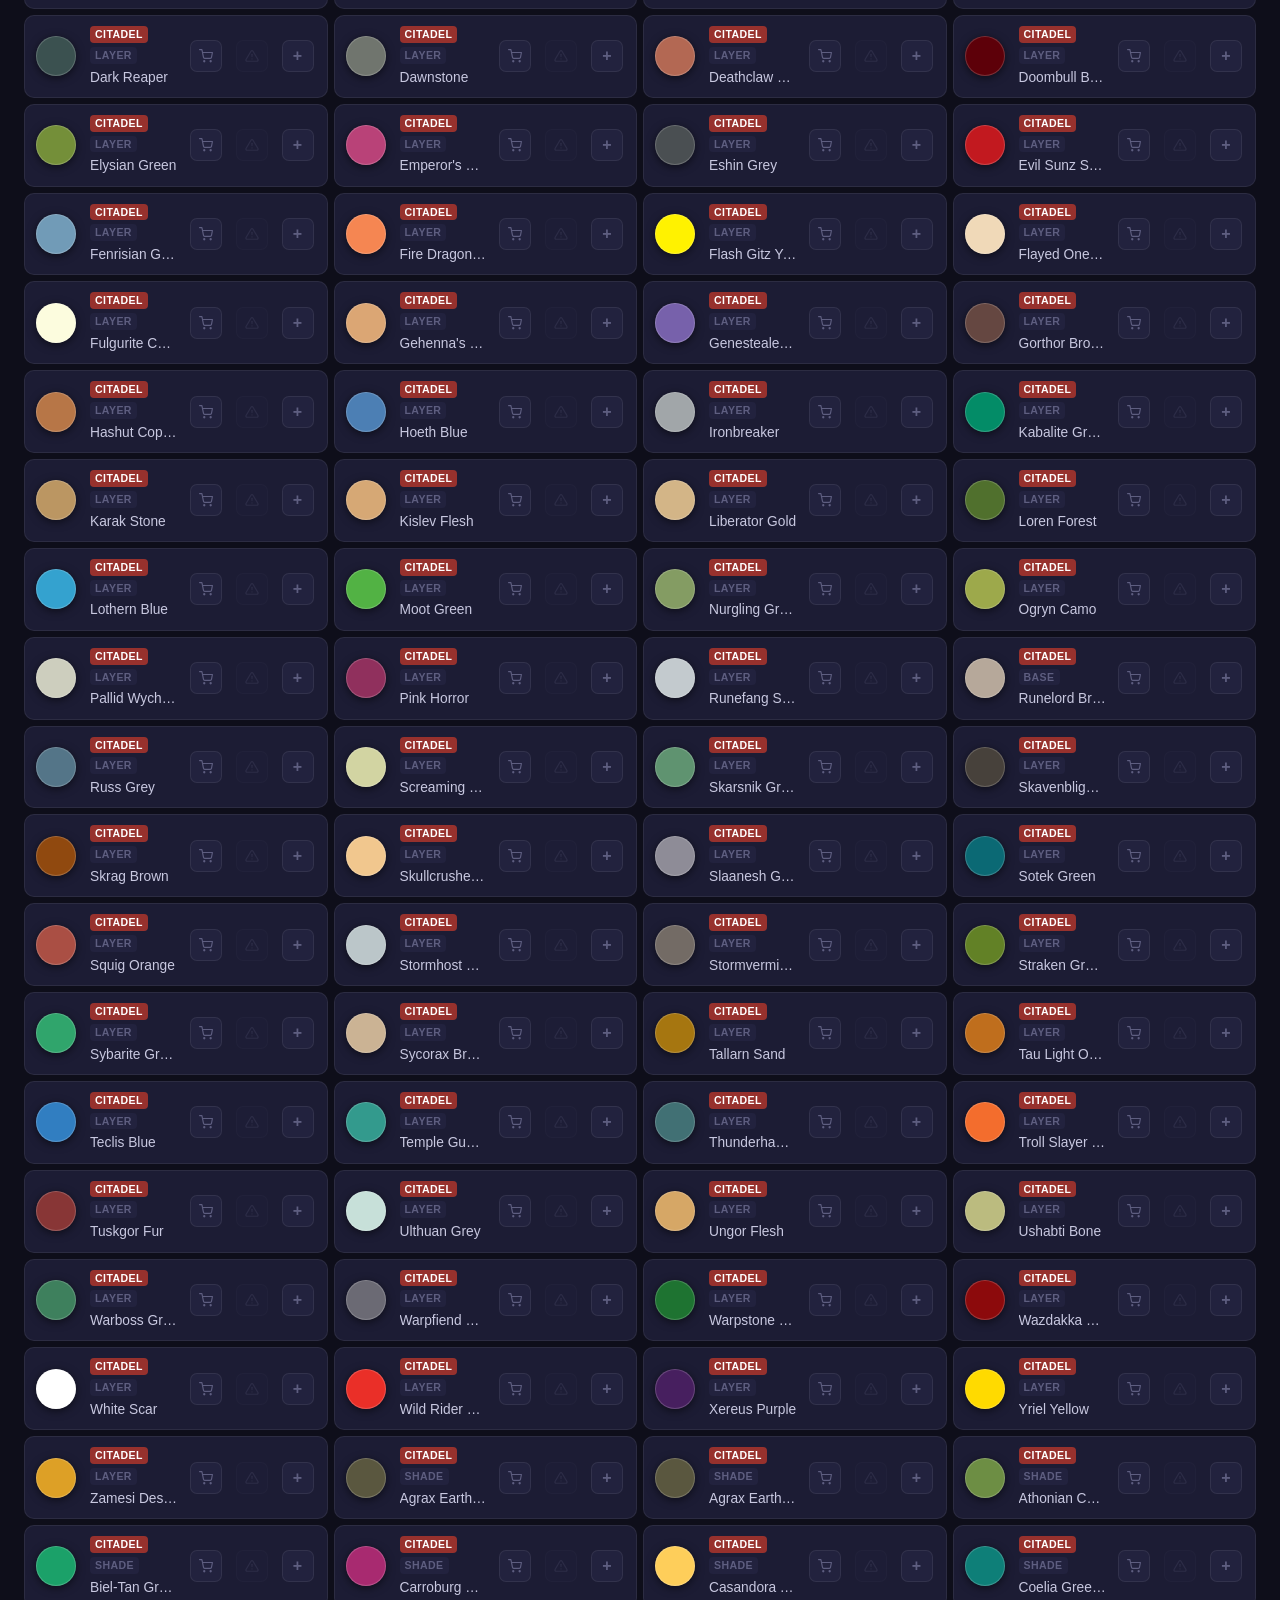
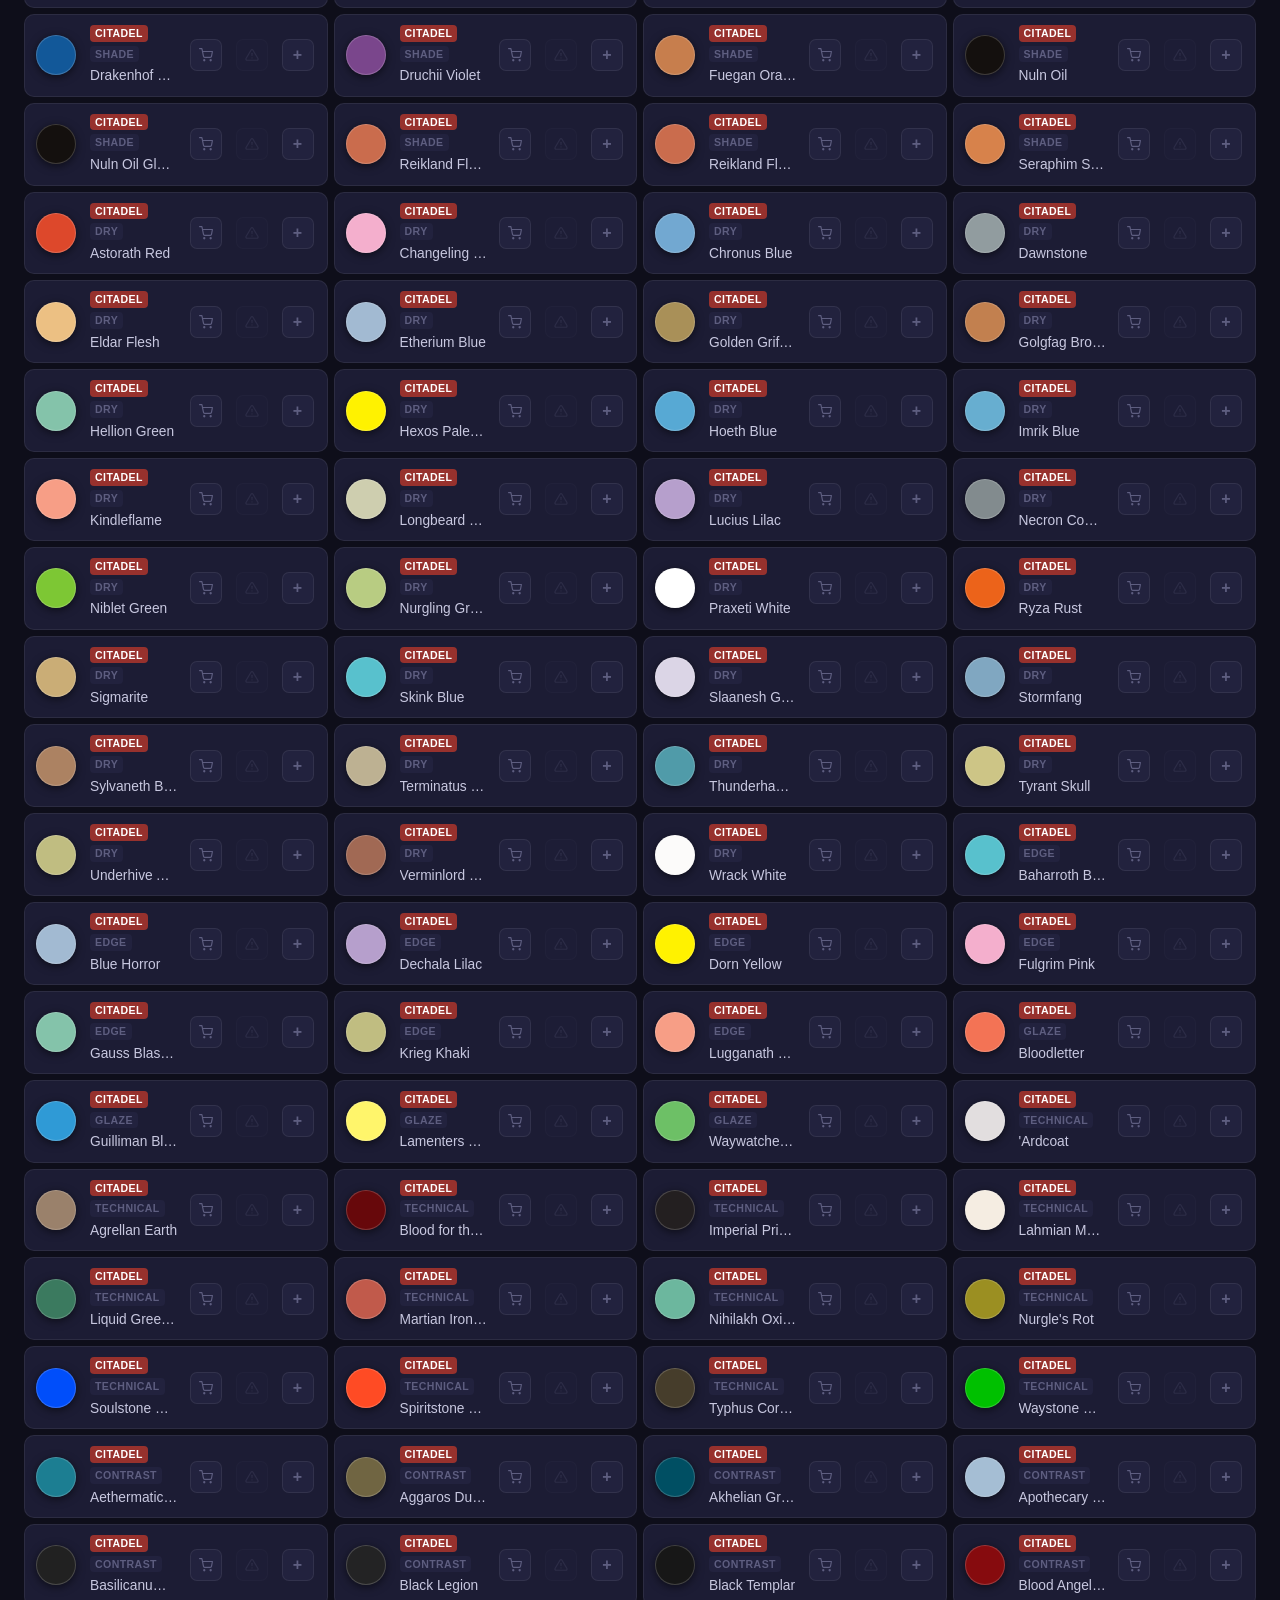
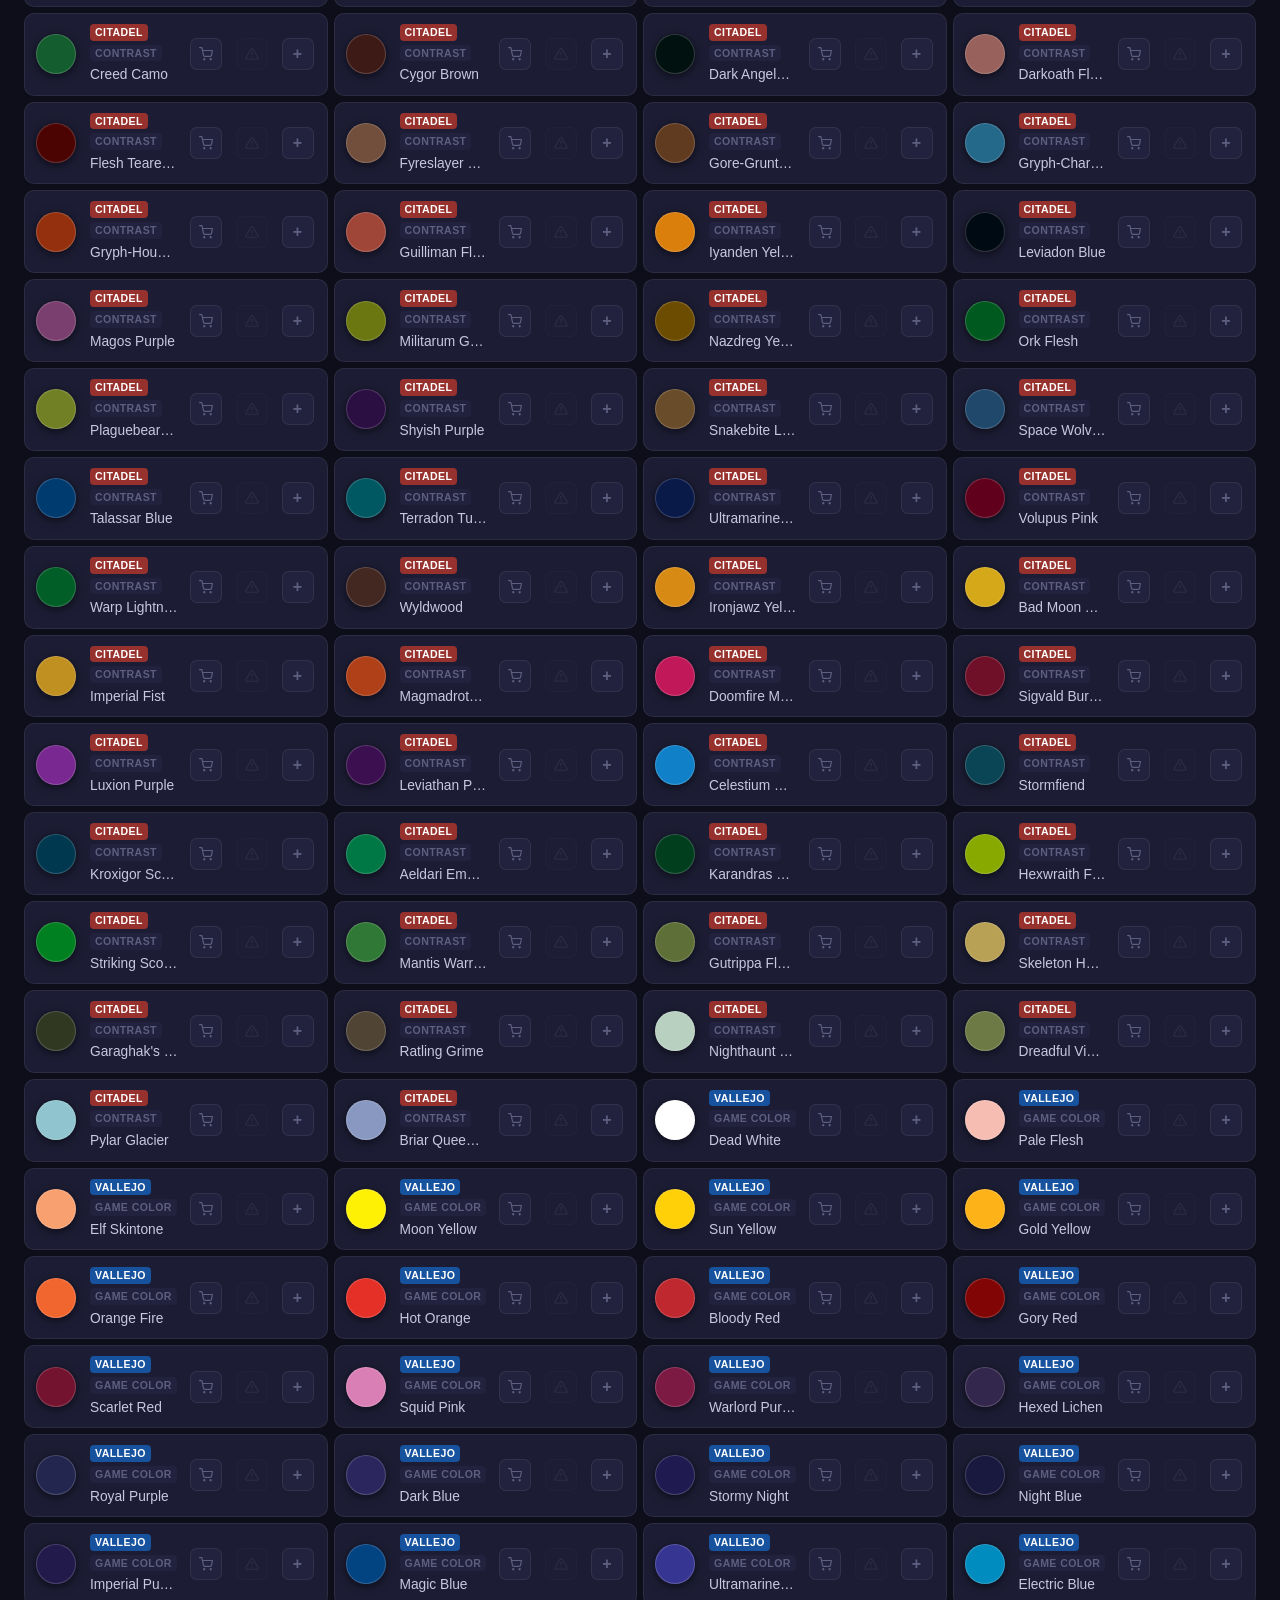
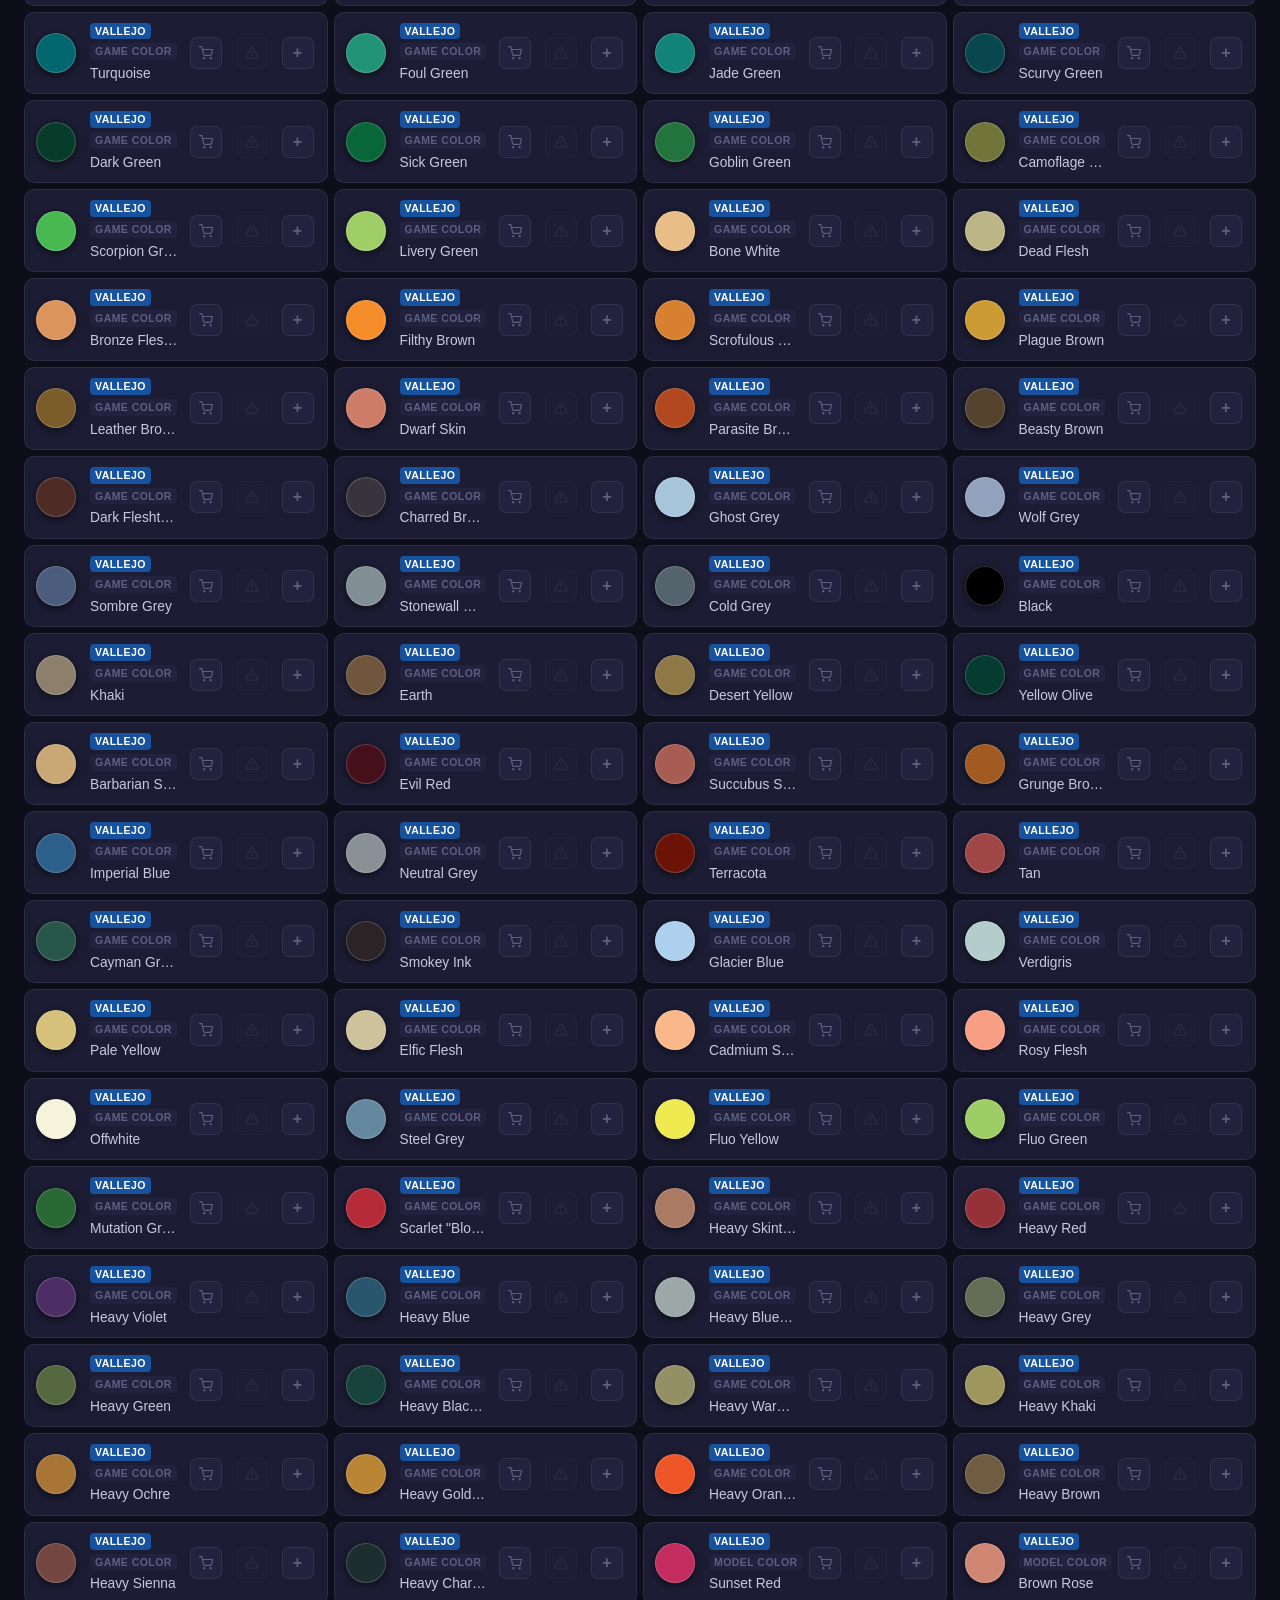
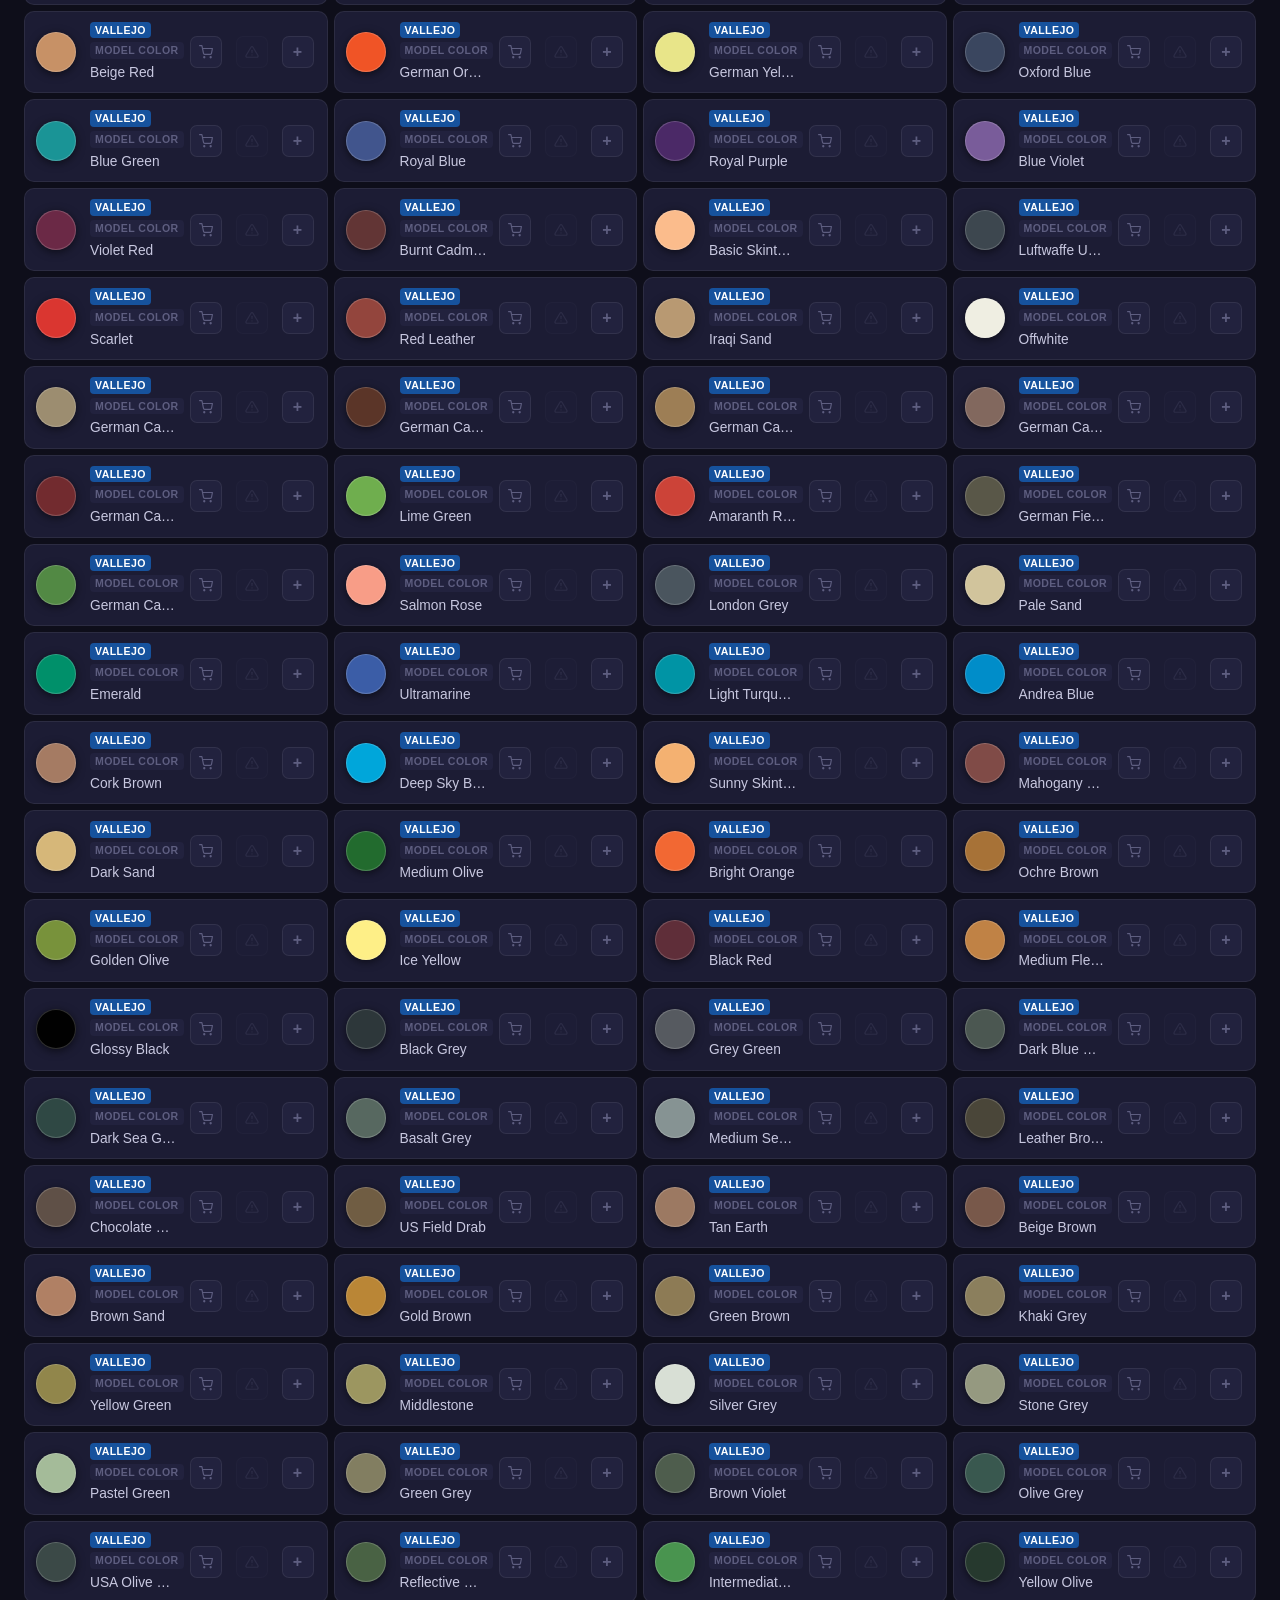
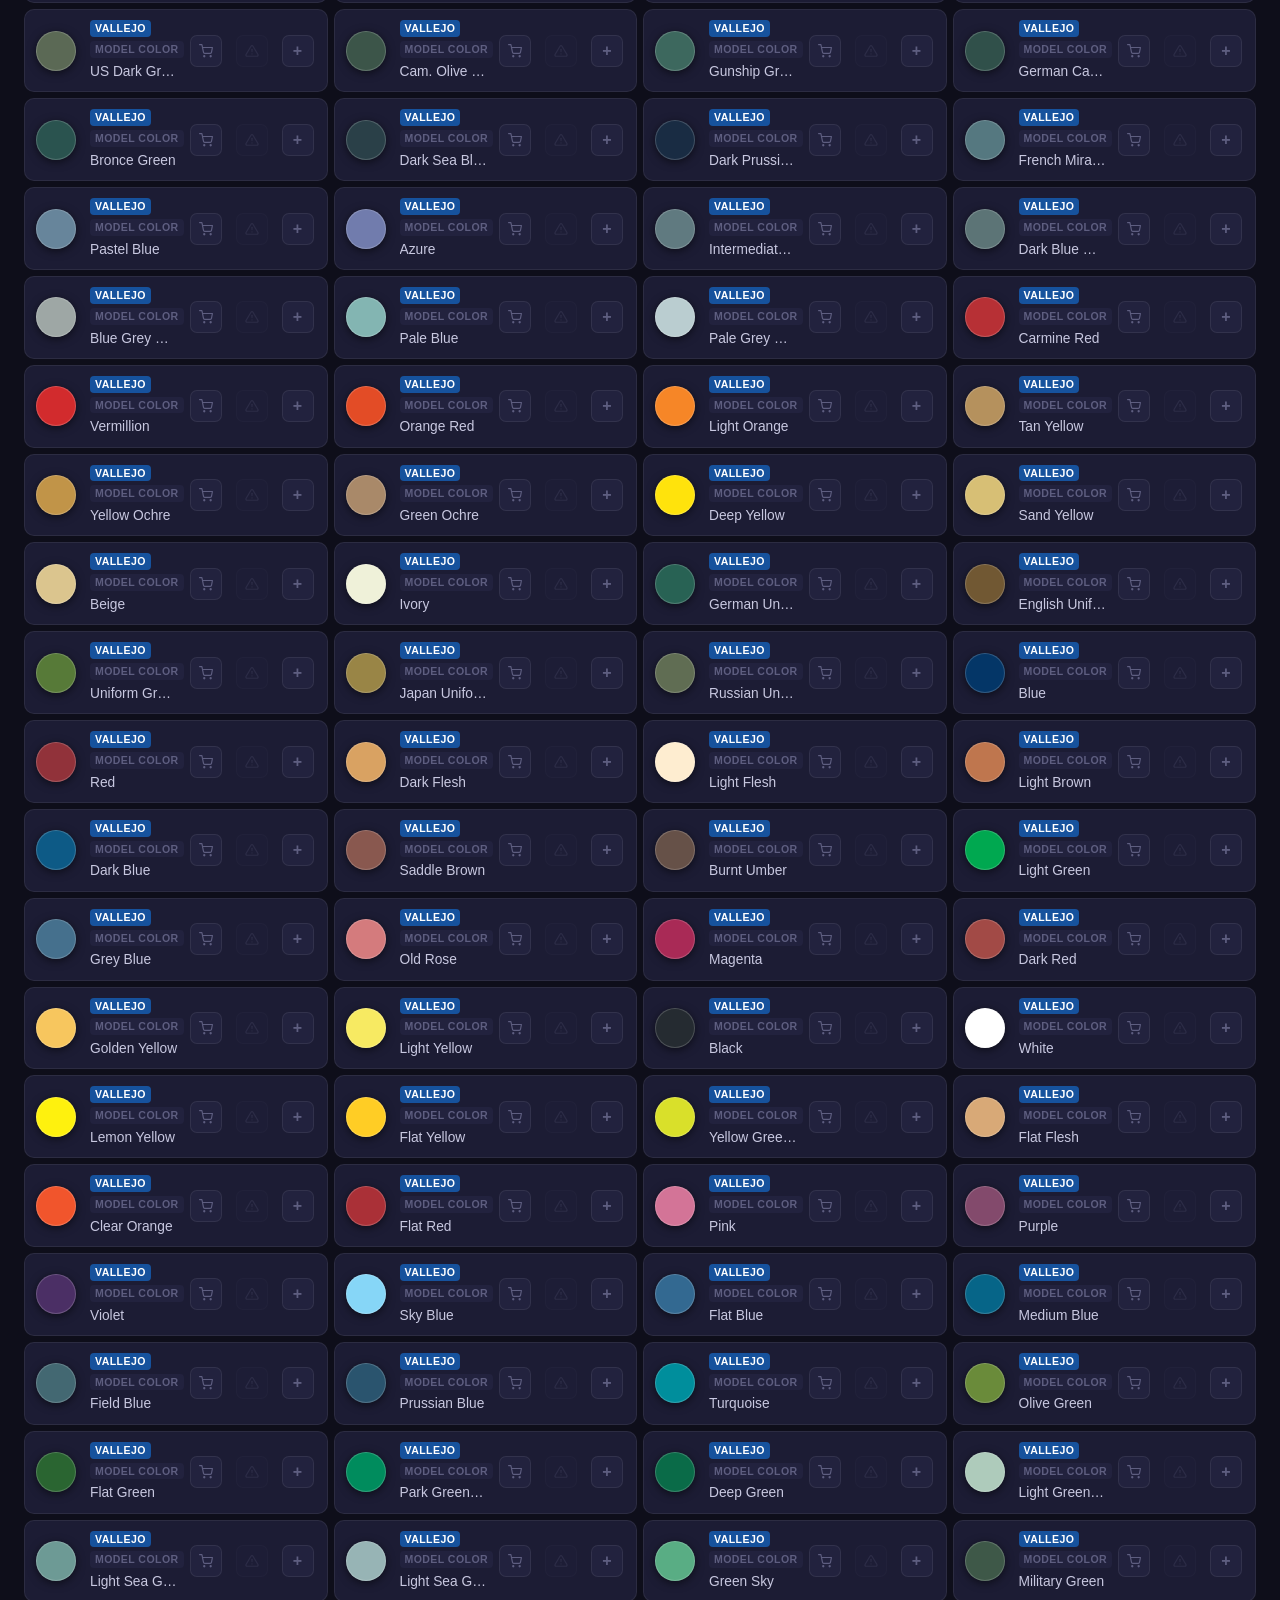
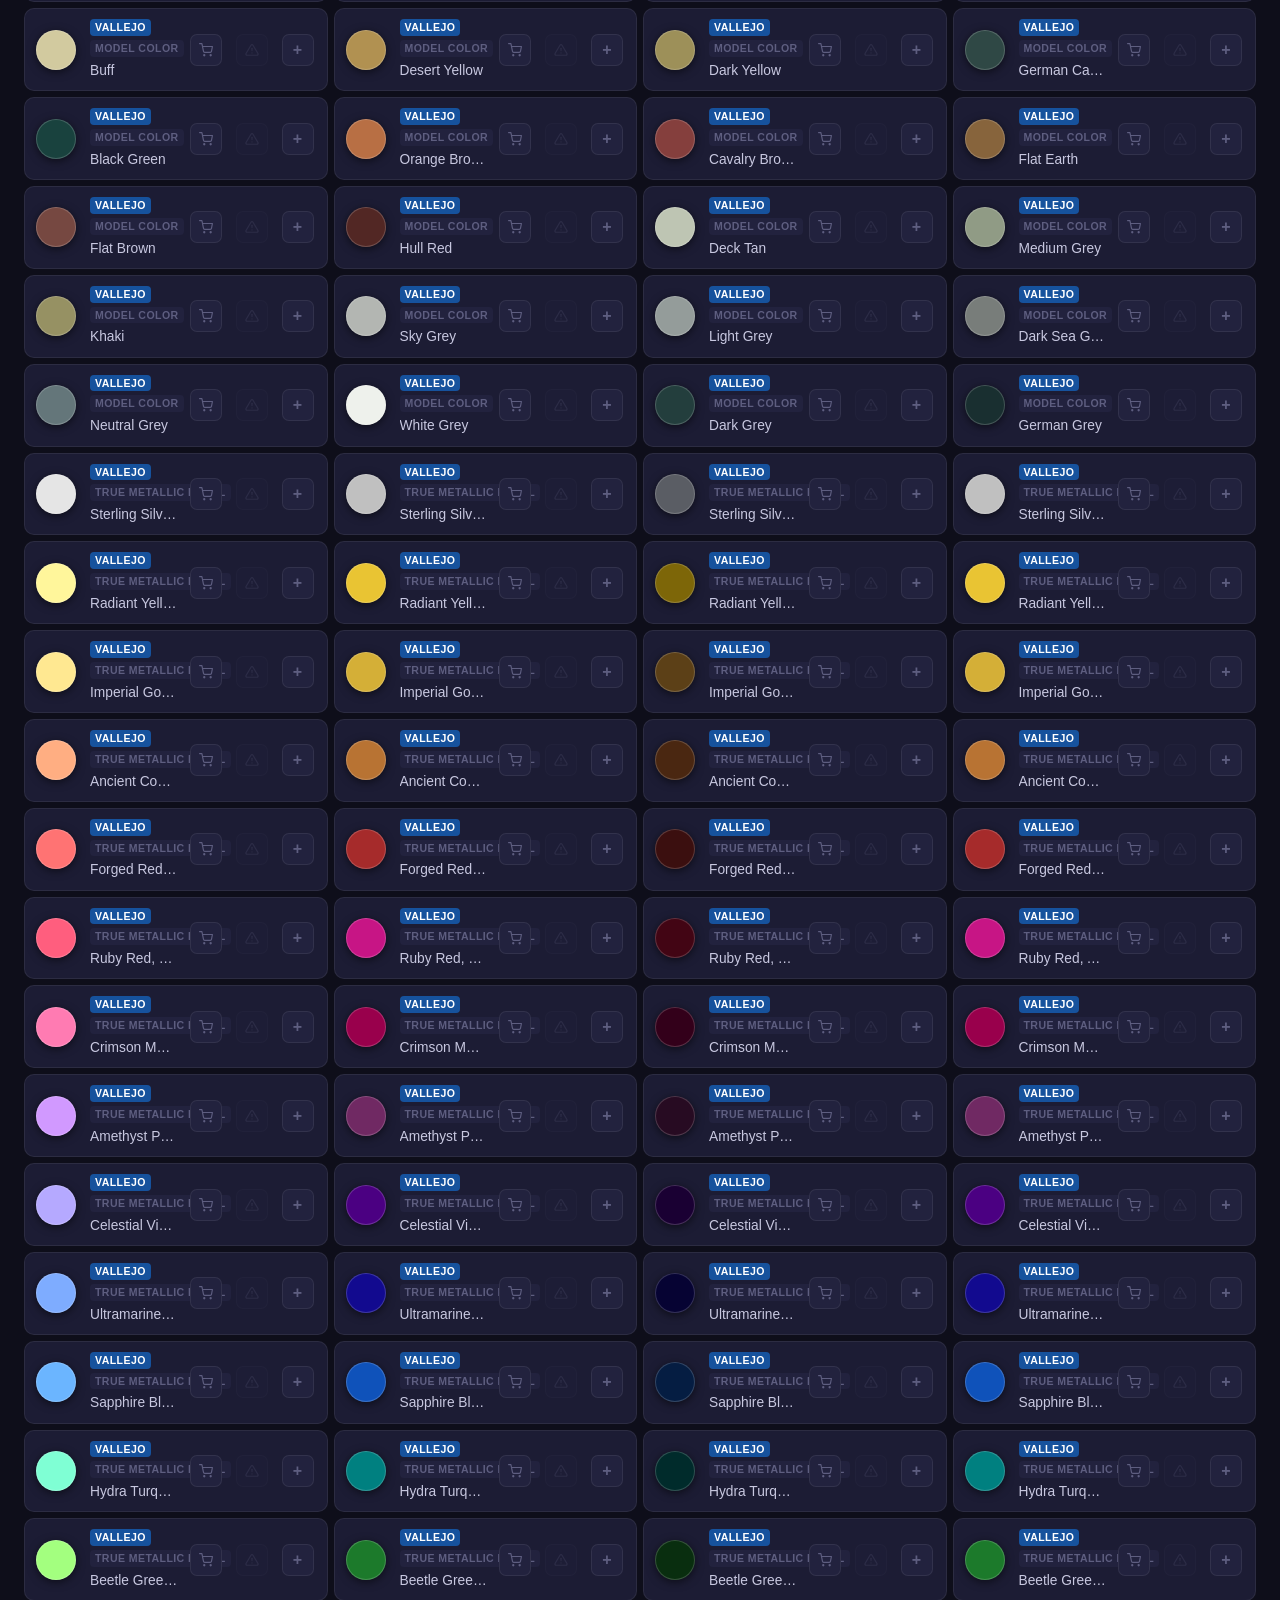
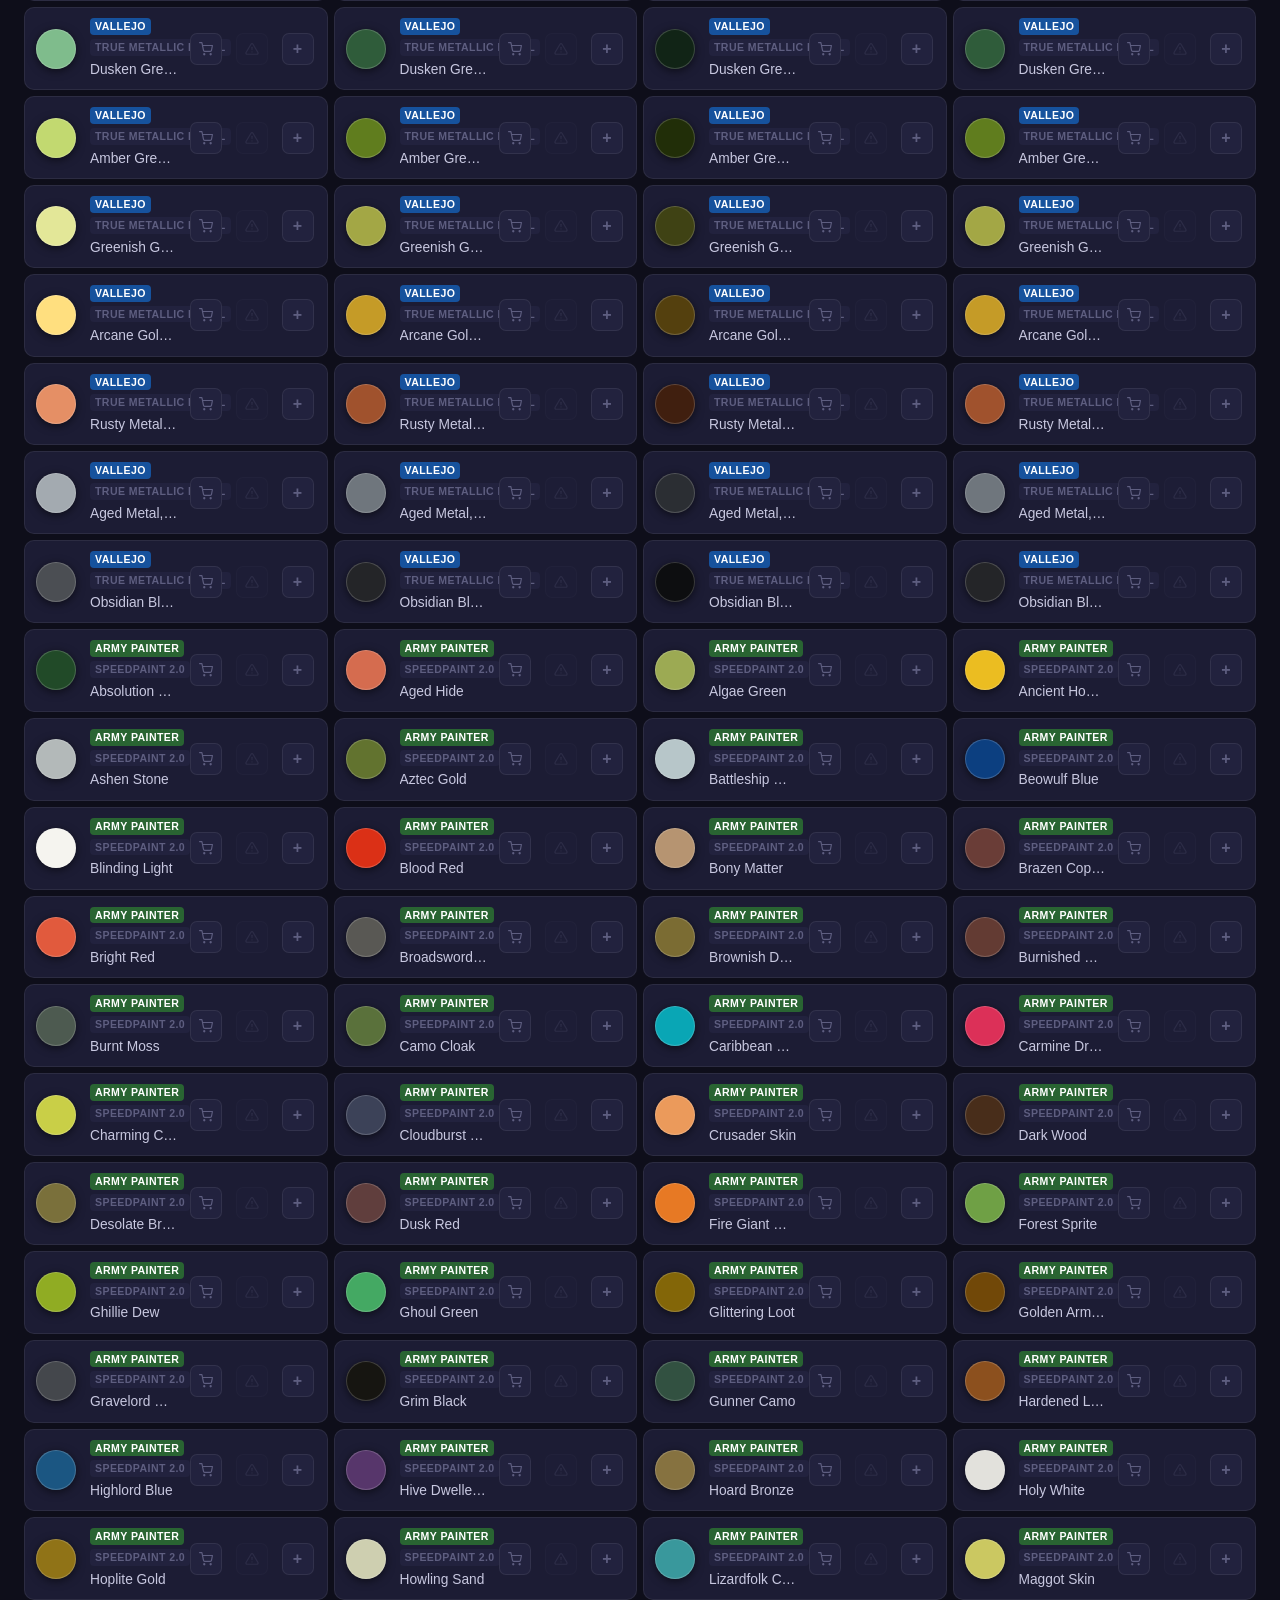
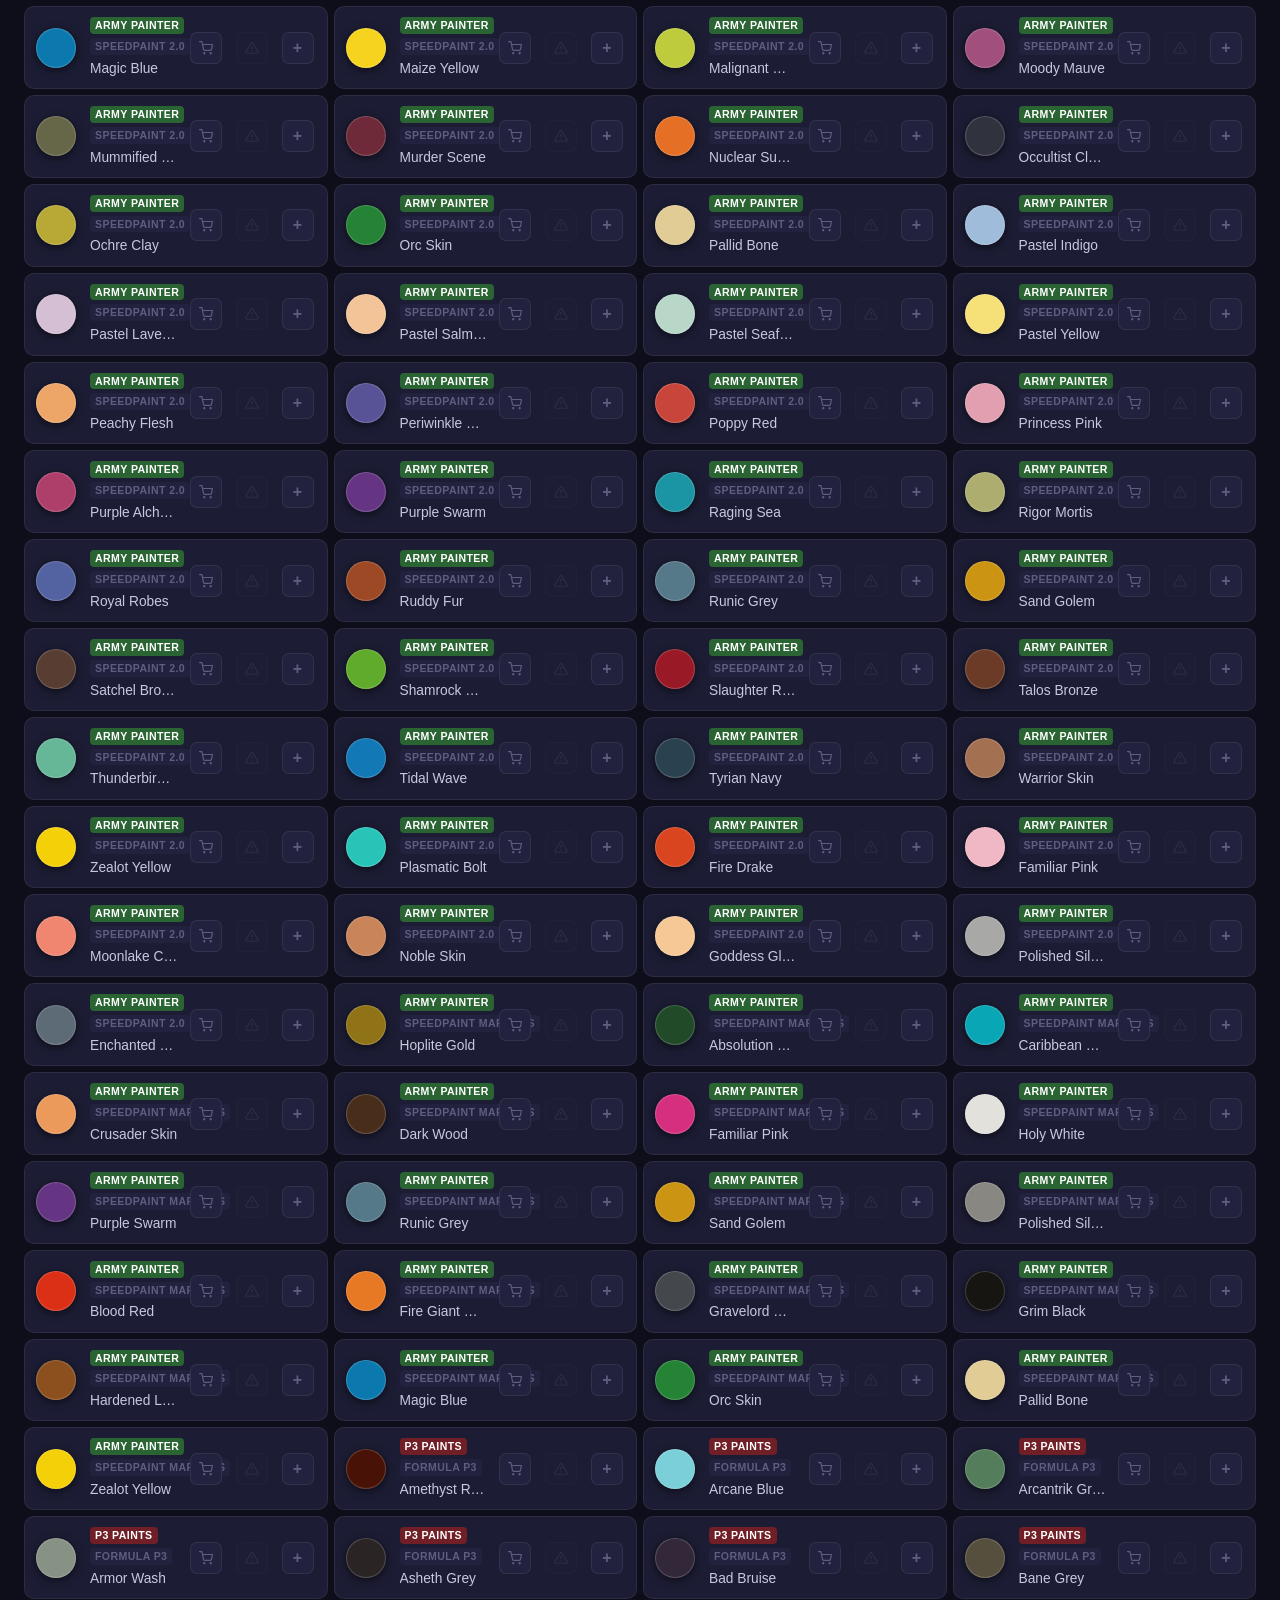
==== commit d3d164fe: "with more info" ====
--- a/index.html
+++ b/index.html
@@ -64,6 +64,9 @@
     <button class="tab-btn" data-tab="palettes">
       Palettes <span class="tab-badge" id="count-palettes">0</span>
     </button>
+    <button class="tab-btn" data-tab="wheel">
+      Color Wheel
+    </button>
     <button class="tab-btn" data-tab="gradient">
       Gradient Builder
     </button>
@@ -291,6 +294,40 @@
       </div>
     </section>
 
+    <section id="view-wheel" class="view">
+      <div class="palette-intro">
+        <p>A visual hue wheel of your collection — position on the ring is hue, distance from center is saturation. Pick a base color and a harmony type to see which owned paints already fit, and where the gaps are.</p>
+      </div>
+      <div class="panel wheel-panel">
+        <div class="wheel-controls">
+          <label>Base color<select id="wheel-seed-select"></select></label>
+          <label>Harmony
+            <select id="wheel-harmony-mode">
+              <option value="complementary">Complementary</option>
+              <option value="split-complementary">Split Complementary</option>
+              <option value="analogous">Analogous</option>
+              <option value="triadic">Triadic</option>
+              <option value="tetradic">Tetradic</option>
+            </select>
+          </label>
+        </div>
+        <div class="wheel-layout">
+          <div class="color-wheel" id="color-wheel">
+            <div class="wheel-dots" id="wheel-dots"></div>
+          </div>
+          <div class="wheel-side">
+            <div class="wheel-legend">
+              <span class="wheel-legend-item"><span class="wheel-legend-dot seed"></span> Selected</span>
+              <span class="wheel-legend-item"><span class="wheel-legend-dot match"></span> Owned match</span>
+              <span class="wheel-legend-item"><span class="wheel-legend-dot target"></span> Harmony target</span>
+            </div>
+            <p class="empty-msg-small" id="wheel-empty" hidden>Own at least one color to plot the wheel.</p>
+            <div id="wheel-matches"></div>
+          </div>
+        </div>
+      </div>
+    </section>
+
     <section id="view-gradient" class="view">
       <div class="palette-intro">
         <p>Pick a <strong>shadow</strong>, <strong>base</strong>, and <strong>highlight</strong> color and get a step-by-step blending ramp, snapped to real purchasable paints. Steps you don't own are flagged and can be added straight to the Shopping List.</p>
--- a/style.css
+++ b/style.css
@@ -959,6 +959,119 @@
 .gradient-recipe-swatches .swatch { border-radius: 50%; height: 16px; width: 16px; }
 .gradient-recipe-name { flex: 1; font-size: 0.86rem; font-weight: 600; }
 
+/* ── Interactive color wheel ──────────────────────────────── */
+.wheel-panel { margin-bottom: 16px; }
+.wheel-controls {
+  align-items: center;
+  display: flex;
+  flex-wrap: wrap;
+  gap: 16px;
+  margin-bottom: 18px;
+}
+.wheel-controls label {
+  color: var(--text-muted);
+  display: flex;
+  flex-direction: column;
+  font-size: 0.75rem;
+  font-weight: 600;
+  gap: 5px;
+  letter-spacing: 0.04em;
+  text-transform: uppercase;
+}
+.wheel-controls select {
+  background: var(--surface-2);
+  border: 1px solid var(--border);
+  border-radius: 7px;
+  color: var(--text);
+  font-size: 0.85rem;
+  min-width: 180px;
+  padding: 7px 9px;
+  text-transform: none;
+}
+.wheel-layout {
+  align-items: flex-start;
+  display: flex;
+  flex-wrap: wrap;
+  gap: 28px;
+}
+.color-wheel {
+  background: conic-gradient(
+    hsl(0,100%,50%), hsl(30,100%,50%), hsl(60,100%,50%), hsl(90,100%,50%),
+    hsl(120,100%,50%), hsl(150,100%,50%), hsl(180,100%,50%), hsl(210,100%,50%),
+    hsl(240,100%,50%), hsl(270,100%,50%), hsl(300,100%,50%), hsl(330,100%,50%),
+    hsl(360,100%,50%)
+  );
+  border-radius: 50%;
+  box-shadow: inset 0 0 0 1px rgba(255,255,255,0.12), 0 4px 20px rgba(0,0,0,0.4);
+  flex-shrink: 0;
+  height: 300px;
+  position: relative;
+  width: 300px;
+}
+.wheel-dots { inset: 0; position: absolute; }
+.wheel-dot {
+  border: 2px solid rgba(0,0,0,0.35);
+  border-radius: 50%;
+  box-shadow: 0 1px 4px rgba(0,0,0,0.5);
+  cursor: pointer;
+  height: 13px;
+  position: absolute;
+  transform: translate(-50%, -50%);
+  width: 13px;
+}
+.wheel-dot.is-seed {
+  border: 3px solid #fff;
+  box-shadow: 0 0 0 3px var(--accent), 0 2px 8px rgba(0,0,0,0.6);
+  height: 17px;
+  width: 17px;
+  z-index: 3;
+}
+.wheel-dot.is-match {
+  box-shadow: 0 0 0 3px var(--cart), 0 2px 8px rgba(0,0,0,0.6);
+  z-index: 2;
+}
+.wheel-target {
+  background: rgba(255,255,255,0.08);
+  border: 2px dashed rgba(255,255,255,0.7);
+  border-radius: 50%;
+  height: 20px;
+  pointer-events: none;
+  position: absolute;
+  transform: translate(-50%, -50%);
+  width: 20px;
+}
+.wheel-side { flex: 1; min-width: 220px; }
+.wheel-legend {
+  display: flex;
+  flex-wrap: wrap;
+  gap: 14px;
+  margin-bottom: 14px;
+}
+.wheel-legend-item {
+  align-items: center;
+  color: var(--text-muted);
+  display: inline-flex;
+  font-size: 0.78rem;
+  gap: 6px;
+}
+.wheel-legend-dot {
+  border-radius: 50%;
+  display: inline-block;
+  height: 12px;
+  width: 12px;
+}
+.wheel-legend-dot.seed  { background: var(--accent); }
+.wheel-legend-dot.match { background: var(--cart); }
+.wheel-legend-dot.target { background: transparent; border: 2px dashed var(--text-muted); }
+.wheel-match-row {
+  align-items: center;
+  display: flex;
+  gap: 10px;
+  margin-bottom: 8px;
+}
+.wheel-match-row:last-child { margin-bottom: 0; }
+.wheel-match-row > .swatch { border-radius: 50%; flex-shrink: 0; height: 18px; width: 18px; }
+
 /* ── Surprise Me generator ────────────────────────────────── */
 .surprise-panel { margin-bottom: 18px; }
 .surprise-controls {
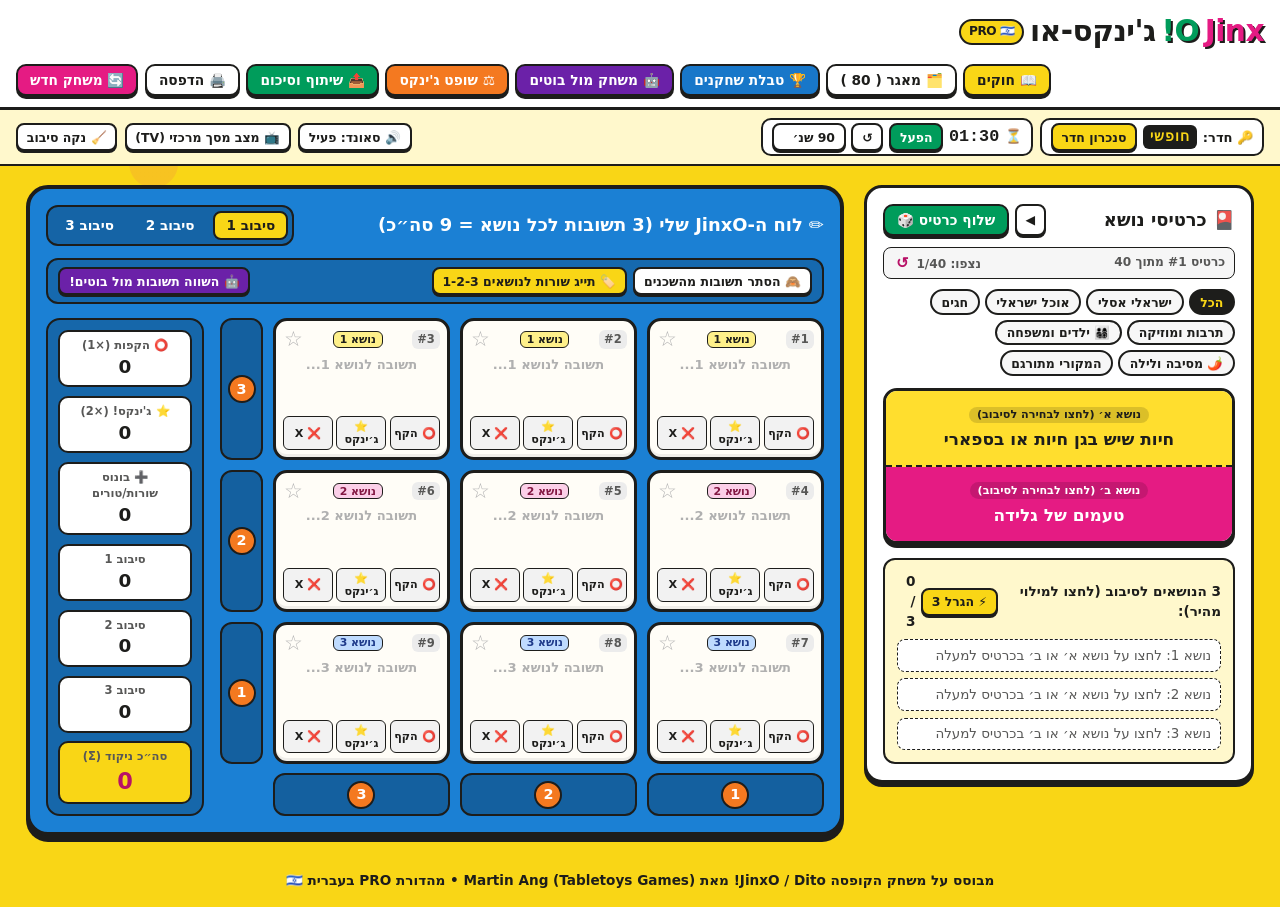
==== commit 4c49f2e7: "Add files via upload" ====
--- a/index.html
+++ b/index.html
@@ -1,472 +1,3473 @@
 <!DOCTYPE html>
-<html lang="en">
+<html lang="he" dir="rtl">
 <head>
-  <meta charset="UTF-8">
+  <meta charset="utf-8">
   <meta name="viewport" content="width=device-width, initial-scale=1.0">
-  <title>Colors of Mini</title>
-  <link rel="stylesheet" href="style.css">
+  <title>JinxO! Pro | ג'ינקס-או - מהדורה ישראלית משודרגת</title>
+  <style>
+    :root {
+      --bg-yellow: #f9d616;
+      --bg-yellow-soft: #fff8cc;
+      --brand-pink: #e51b83;
+      --brand-pink-dark: #b81267;
+      --brand-green: #009c5b;
+      --brand-green-dark: #007543;
+      --brand-blue: #1877c9;
+      --brand-blue-light: #e6f3ff;
+      --brand-BlueBoard: #1b80d4;
+      --brand-purple: #6b21a8;
+      --brand-orange: #f47920;
+      --card-surface: #ffffff;
+      --ink-dark: #1d1d1b;
+      --ink-muted: #575756;
+      --border-heavy: 3px solid #1d1d1b;
+      --shadow-pop: 0 4px 0 #1d1d1b;
+      --radius-md: 12px;
+      --radius-lg: 18px;
+    }
+
+    *, *::before, *::after {
+      box-sizing: border-box;
+    }
+
+    body {
+      margin: 0;
+      min-block-size: 100dvh;
+      font-family: system-ui, -apple-system, "Segoe UI", Roboto, "Helvetica Neue", Arial, sans-serif;
+      background-color: var(--bg-yellow);
+      background-image:
+        radial-gradient(circle at 12% 18%, rgba(229, 27, 131, 0.1) 0, rgba(229, 27, 131, 0.1) 24px, transparent 25px),
+        radial-gradient(circle at 88% 80%, rgba(0, 156, 91, 0.12) 0, rgba(0, 156, 91, 0.12) 32px, transparent 33px);
+      color: var(--ink-dark);
+      display: flex;
+      flex-direction: column;
+      line-height: 1.45;
+    }
+
+    /* Confetti Canvas */
+    #confetti-canvas {
+      position: fixed;
+      inset: 0;
+      inline-size: 100%;
+      block-size: 100%;
+      pointer-events: none;
+      z-index: 9999;
+    }
+
+    /* Header */
+    .site-header {
+      background-color: var(--card-surface);
+      border-block-end: var(--border-heavy);
+      padding-block: 0.65rem;
+      padding-inline: 1rem;
+      position: sticky;
+      inset-block-start: 0;
+      z-index: 20;
+    }
+
+    .header-inner {
+      max-inline-size: 1260px;
+      margin-inline: auto;
+      display: flex;
+      flex-wrap: wrap;
+      align-items: safe center;
+      gap: 0.65rem;
+    }
+
+    .brand-title {
+      margin: 0;
+      font-size: clamp(1.3rem, 2.5vw, 1.85rem);
+      font-weight: 900;
+      letter-spacing: -0.5px;
+      display: flex;
+      align-items: center;
+      gap: 0.35rem;
+    }
+
+    .brand-jinx {
+      color: var(--brand-pink);
+      text-shadow: 2px 2px 0 #1d1d1b;
+    }
+
+    .brand-o {
+      color: var(--brand-green);
+      text-shadow: 2px 2px 0 #1d1d1b;
+    }
+
+    .brand-badge {
+      font-size: 0.76rem;
+      background-color: var(--bg-yellow);
+      color: var(--ink-dark);
+      padding-block: 0.12rem;
+      padding-inline: 0.5rem;
+      border-radius: 999px;
+      border: 2px solid #1d1d1b;
+      font-weight: 800;
+    }
+
+    .header-actions {
+      margin-inline-start: auto;
+      display: flex;
+      flex-wrap: wrap;
+      gap: 0.4rem;
+      align-items: safe center;
+    }
+
+    /* Sub-toolbar for quick tools (Timer, Room, Audio, TV, Bots, Judge) */
+    .quick-bar {
+      background-color: var(--bg-yellow-soft);
+      border-block-end: 2.5px solid #1d1d1b;
+      padding-block: 0.5rem;
+      padding-inline: 1rem;
+    }
+
+    .quick-bar-inner {
+      max-inline-size: 1260px;
+      margin-inline: auto;
+      display: flex;
+      flex-wrap: wrap;
+      align-items: center;
+      justify-content: space-between;
+      gap: 0.6rem;
+    }
+
+    .quick-group {
+      display: flex;
+      flex-wrap: wrap;
+      align-items: center;
+      gap: 0.45rem;
+    }
+
+    /* Buttons */
+    .btn {
+      appearance: none;
+      border: 2.5px solid #1d1d1b;
+      border-radius: 10px;
+      background-color: var(--card-surface);
+      color: var(--ink-dark);
+      font-family: inherit;
+      font-size: 0.86rem;
+      font-weight: 700;
+      padding-block: 0.4rem;
+      padding-inline: 0.75rem;
+      cursor: pointer;
+      box-shadow: 0 3px 0 #1d1d1b;
+      transition: transform 0.1s ease, box-shadow 0.1s ease, background-color 0.15s ease;
+      display: inline-flex;
+      align-items: center;
+      justify-content: center;
+      gap: 0.3rem;
+      white-space: nowrap;
+    }
+
+    .btn:hover {
+      background-color: #f4f4f4;
+    }
+
+    .btn:active {
+      transform: translateY(2px);
+      box-shadow: 0 1px 0 #1d1d1b;
+    }
+
+    .btn:focus-visible {
+      outline: 3px solid var(--brand-blue);
+      outline-offset: 2px;
+    }
+
+    .btn-sm {
+      font-size: 0.78rem;
+      padding-block: 0.28rem;
+      padding-inline: 0.55rem;
+      border-radius: 8px;
+      box-shadow: 0 2px 0 #1d1d1b;
+    }
+
+    .btn-pink {
+      background-color: var(--brand-pink);
+      color: #ffffff;
+    }
+    .btn-pink:hover {
+      background-color: var(--brand-pink-dark);
+    }
+
+    .btn-green {
+      background-color: var(--brand-green);
+      color: #ffffff;
+    }
+    .btn-green:hover {
+      background-color: var(--brand-green-dark);
+    }
+
+    .btn-yellow {
+      background-color: var(--bg-yellow);
+      color: var(--ink-dark);
+    }
+    .btn-yellow:hover {
+      background-color: #eac60e;
+    }
+
+    .btn-blue {
+      background-color: var(--brand-blue);
+      color: #ffffff;
+    }
+    .btn-blue:hover {
+      background-color: #125d9e;
+    }
+
+    .btn-purple {
+      background-color: var(--brand-purple);
+      color: #ffffff;
+    }
+    .btn-purple:hover {
+      background-color: #581c87;
+    }
+
+    .btn-orange {
+      background-color: var(--brand-orange);
+      color: #ffffff;
+    }
+    .btn-orange:hover {
+      background-color: #d96412;
+    }
+
+    /* Room Pill & Timer Widget */
+    .room-widget {
+      display: inline-flex;
+      align-items: center;
+      gap: 0.35rem;
+      background-color: #ffffff;
+      border: 2px solid #1d1d1b;
+      border-radius: 10px;
+      padding-block: 0.2rem;
+      padding-inline: 0.55rem;
+      font-size: 0.82rem;
+      font-weight: 800;
+    }
+
+    .room-code-badge {
+      background-color: var(--ink-dark);
+      color: var(--bg-yellow);
+      padding-block: 0.1rem;
+      padding-inline: 0.45rem;
+      border-radius: 6px;
+      font-family: ui-monospace, SFMono-Regular, Consolas, monospace;
+      font-size: 0.9rem;
+      letter-spacing: 1px;
+    }
+
+    .timer-widget {
+      display: inline-flex;
+      align-items: center;
+      gap: 0.35rem;
+      background-color: #ffffff;
+      border: 2px solid #1d1d1b;
+      border-radius: 10px;
+      padding-block: 0.2rem;
+      padding-inline: 0.55rem;
+      font-weight: 800;
+      font-size: 0.85rem;
+    }
+
+    .timer-display {
+      font-family: ui-monospace, SFMono-Regular, Consolas, monospace;
+      font-size: 1.05rem;
+      font-weight: 900;
+      min-inline-size: 4.2ch;
+      text-align: center;
+      color: var(--ink-dark);
+    }
+
+    .timer-widget.urgent {
+      background-color: #fee2e2;
+      border-color: #dc2626;
+      animation: pulse-urgent 0.8s infinite alternate;
+    }
+
+    .timer-widget.urgent .timer-display {
+      color: #dc2626;
+    }
+
+    @keyframes pulse-urgent {
+      from { transform: scale(1); }
+      to { transform: scale(1.03); }
+    }
+
+    /* Main Workspace Layout */
+    .workspace {
+      inline-size: 100%;
+      max-inline-size: 1260px;
+      margin-inline: auto;
+      padding-block: 1.15rem;
+      padding-inline: 1rem;
+      display: grid;
+      grid-template-columns: 1fr;
+      gap: 1.25rem;
+      flex: 1;
+    }
+
+    @media (min-width: 940px) {
+      .workspace {
+        grid-template-columns: 390px 1fr;
+        align-items: start;
+      }
+    }
+
+    /* TV / Host Mode overrides */
+    body.tv-mode .workspace {
+      grid-template-columns: 1fr;
+      max-inline-size: 1100px;
+    }
+
+    body.tv-mode .board-container {
+      display: none;
+    }
+
+    body.tv-mode .panel-card {
+      padding: 1.75rem;
+    }
+
+    body.tv-mode .topic-text {
+      font-size: clamp(1.5rem, 3.5vw, 2.35rem);
+    }
+
+    body.tv-mode .round-topic-slot {
+      font-size: 1.25rem;
+      padding: 0.7rem 1rem;
+    }
+
+    .tv-banner {
+      display: none;
+      background-color: var(--ink-dark);
+      color: var(--bg-yellow);
+      padding: 0.75rem 1.25rem;
+      border-radius: 14px;
+      margin-block-end: 1rem;
+      align-items: center;
+      justify-content: space-between;
+      gap: 1rem;
+      font-weight: 800;
+    }
+
+    body.tv-mode .tv-banner {
+      display: flex;
+    }
+
+    /* Card Section (Topic Deck) */
+    .panel-card {
+      background-color: var(--card-surface);
+      border: var(--border-heavy);
+      border-radius: var(--radius-lg);
+      box-shadow: var(--shadow-pop);
+      padding: 1rem;
+    }
+
+    .panel-header {
+      display: flex;
+      align-items: safe center;
+      justify-content: space-between;
+      gap: 0.5rem;
+      margin-block-end: 0.65rem;
+      flex-wrap: wrap;
+    }
+
+    .panel-title {
+      margin: 0;
+      font-size: 1.12rem;
+      font-weight: 800;
+    }
+
+    .deck-meta-bar {
+      display: flex;
+      align-items: center;
+      justify-content: space-between;
+      gap: 0.5rem;
+      font-size: 0.76rem;
+      font-weight: 700;
+      color: var(--ink-muted);
+      background-color: #f6f6f6;
+      border: 1.5px solid #1d1d1b;
+      border-radius: 8px;
+      padding: 0.3rem 0.55rem;
+      margin-block-end: 0.65rem;
+    }
+
+    .category-bar {
+      display: flex;
+      flex-wrap: wrap;
+      gap: 0.32rem;
+      margin-block-end: 0.8rem;
+    }
+
+    .cat-pill {
+      appearance: none;
+      border: 2px solid #1d1d1b;
+      background-color: #f7f7f7;
+      color: var(--ink-dark);
+      border-radius: 999px;
+      padding-block: 0.2rem;
+      padding-inline: 0.6rem;
+      font-family: inherit;
+      font-size: 0.78rem;
+      font-weight: 700;
+      cursor: pointer;
+    }
+
+    .cat-pill[aria-pressed="true"] {
+      background-color: var(--ink-dark);
+      color: var(--bg-yellow);
+    }
+
+    /* Physical JinxO Topic Card Replica */
+    .topic-card-stage {
+      margin-block-end: 0.9rem;
+    }
+
+    .jinxo-topic-card {
+      border: var(--border-heavy);
+      border-radius: 14px;
+      overflow: clip;
+      box-shadow: 0 4px 0 #1d1d1b;
+      background-color: #ffffff;
+      transition: transform 0.2s ease;
+    }
+
+    .jinxo-topic-card.flipping {
+      transform: scale(0.96) rotate(-1deg);
+    }
+
+    .topic-half {
+      inline-size: 100%;
+      border: 0;
+      padding-block: 0.95rem;
+      padding-inline: 0.9rem;
+      font-family: inherit;
+      text-align: center;
+      cursor: pointer;
+      display: flex;
+      flex-direction: column;
+      align-items: center;
+      justify-content: center;
+      gap: 0.32rem;
+      transition: filter 0.15s ease;
+    }
+
+    .topic-half:hover {
+      filter: brightness(0.96);
+    }
+
+    .topic-half:focus-visible {
+      outline: 3px solid #1d1d1b;
+      outline-offset: -4px;
+    }
+
+    .topic-half-a {
+      background-color: #ffde2e;
+      color: var(--ink-dark);
+      border-block-end: 2.5px dashed #1d1d1b;
+    }
+
+    .topic-half-b {
+      background-color: var(--brand-pink);
+      color: #ffffff;
+    }
+
+    .topic-side-tag {
+      font-size: 0.7rem;
+      font-weight: 800;
+      text-transform: uppercase;
+      padding-block: 0.1rem;
+      padding-inline: 0.5rem;
+      border-radius: 999px;
+      background-color: rgba(0, 0, 0, 0.14);
+    }
+
+    .topic-text {
+      font-size: 1.06rem;
+      font-weight: 800;
+      line-height: 1.3;
+    }
+
+    .round-topics-box {
+      background-color: var(--bg-yellow-soft);
+      border: 2px solid #1d1d1b;
+      border-radius: 12px;
+      padding: 0.75rem;
+    }
+
+    .round-topics-title {
+      margin: 0 0 0.5rem 0;
+      font-size: 0.85rem;
+      font-weight: 800;
+      display: flex;
+      justify-content: space-between;
+      align-items: center;
+      gap: 0.4rem;
+    }
+
+    .round-topics-list {
+      list-style: none;
+      margin: 0;
+      padding: 0;
+      display: flex;
+      flex-direction: column;
+      gap: 0.4rem;
+    }
+
+    .round-topic-slot {
+      display: flex;
+      align-items: center;
+      justify-content: space-between;
+      gap: 0.45rem;
+      background-color: #ffffff;
+      border: 1.5px solid #1d1d1b;
+      border-radius: 8px;
+      padding-block: 0.35rem;
+      padding-inline: 0.55rem;
+      font-size: 0.84rem;
+      font-weight: 700;
+    }
+
+    .round-topic-slot.empty {
+      color: var(--ink-muted);
+      border-style: dashed;
+      font-weight: 500;
+    }
+
+    .slot-badge {
+      background-color: var(--brand-blue);
+      color: #ffffff;
+      border-radius: 6px;
+      padding-block: 0.1rem;
+      padding-inline: 0.4rem;
+      font-size: 0.72rem;
+      font-weight: 800;
+      flex-shrink: 0;
+    }
+
+    .slot-badge[data-topic-num="1"] { background-color: #d97706; }
+    .slot-badge[data-topic-num="2"] { background-color: var(--brand-pink); }
+    .slot-badge[data-topic-num="3"] { background-color: var(--brand-blue); }
+
+    .slot-count-pill {
+      font-size: 0.7rem;
+      font-weight: 800;
+      padding: 0.08rem 0.38rem;
+      border-radius: 999px;
+      border: 1.5px solid #1d1d1b;
+      background-color: #f3f4f6;
+      color: var(--ink-dark);
+      flex-shrink: 0;
+    }
+
+    .slot-count-pill.complete {
+      background-color: #dcfce7;
+      border-color: var(--brand-green);
+      color: var(--brand-green-dark);
+    }
+
+    .slot-remove {
+      appearance: none;
+      border: 0;
+      background: transparent;
+      color: var(--brand-pink-dark);
+      font-weight: 900;
+      cursor: pointer;
+      padding-inline: 0.2rem;
+      font-size: 0.92rem;
+    }
+
+    /* JinxO Player Board Replica */
+    .board-container {
+      background-color: var(--brand-BlueBoard);
+      border: 4px solid #1d1d1b;
+      border-radius: 22px;
+      box-shadow: 0 6px 0 #1d1d1b;
+      padding: 1rem;
+      color: #ffffff;
+    }
+
+    .board-top-bar {
+      display: flex;
+      flex-wrap: wrap;
+      align-items: safe center;
+      justify-content: space-between;
+      gap: 0.65rem;
+      margin-block-end: 0.75rem;
+    }
+
+    .board-controls-bar {
+      display: flex;
+      flex-wrap: wrap;
+      align-items: center;
+      justify-content: space-between;
+      gap: 0.5rem;
+      background-color: rgba(0, 0, 0, 0.18);
+      border: 2px solid #1d1d1b;
+      border-radius: 12px;
+      padding: 0.45rem 0.65rem;
+      margin-block-end: 0.85rem;
+    }
+
+    .round-tabs {
+      display: flex;
+      gap: 0.35rem;
+      background-color: rgba(0, 0, 0, 0.22);
+      padding: 0.25rem;
+      border-radius: 12px;
+      border: 2px solid #1d1d1b;
+    }
+
+    .round-tab {
+      appearance: none;
+      border: 2px solid transparent;
+      background: transparent;
+      color: #ffffff;
+      font-family: inherit;
+      font-weight: 800;
+      font-size: 0.85rem;
+      padding-block: 0.3rem;
+      padding-inline: 0.7rem;
+      border-radius: 8px;
+      cursor: pointer;
+    }
+
+    .round-tab[aria-selected="true"] {
+      background-color: var(--bg-yellow);
+      color: var(--ink-dark);
+      border-color: #1d1d1b;
+    }
+
+    .done-banner {
+      background-color: var(--brand-green);
+      color: #ffffff;
+      border: 2.5px solid #1d1d1b;
+      border-radius: 12px;
+      padding-block: 0.55rem;
+      padding-inline: 0.9rem;
+      margin-block-end: 0.85rem;
+      font-weight: 800;
+      display: flex;
+      flex-wrap: wrap;
+      align-items: center;
+      justify-content: space-between;
+      gap: 0.5rem;
+      box-shadow: 0 3px 0 #1d1d1b;
+    }
+
+    .done-banner[hidden] {
+      display: none;
+    }
+
+    /* Board Grid + Score Panel Layout */
+    .board-main-layout {
+      display: grid;
+      grid-template-columns: 1fr;
+      gap: 1rem;
+    }
+
+    @media (min-width: 660px) {
+      .board-main-layout {
+        grid-template-columns: 1fr 158px;
+        align-items: stretch;
+      }
+    }
+
+    /* 3x3 Grid + Bonus Badges */
+    .grid-with-bonuses {
+      display: grid;
+      grid-template-columns: repeat(3, minmax(0, 1fr)) auto;
+      grid-template-rows: repeat(3, minmax(126px, 1fr)) auto;
+      gap: 0.6rem;
+      align-items: stretch;
+      position: relative;
+    }
+
+    /* Secret / Privacy Blur Mode */
+    .grid-with-bonuses.secret-blur .cell-input {
+      filter: blur(9px);
+      user-select: none;
+      transition: filter 0.15s ease;
+    }
+
+    .grid-with-bonuses.secret-blur .cell-input:focus {
+      filter: blur(0);
+    }
+
+    .answer-cell {
+      background-color: #fffdf7;
+      border: 3px solid #1d1d1b;
+      border-radius: 14px;
+      padding: 0.45rem;
+      display: flex;
+      flex-direction: column;
+      justify-content: space-between;
+      position: relative;
+      color: var(--ink-dark);
+      box-shadow: inset 0 -3px 0 rgba(0, 0, 0, 0.06);
+      transition: border-color 0.15s ease, background-color 0.15s ease;
+    }
+
+    .answer-cell[data-state="circle"] {
+      background-color: #effdf5;
+      border-color: var(--brand-green);
+    }
+
+    .answer-cell[data-state="jinx"] {
+      background-color: #fff6db;
+      border-color: var(--brand-pink);
+    }
+
+    .answer-cell[data-state="cross"] {
+      background-color: #f8f1f1;
+      opacity: 0.88;
+    }
+
+    .cell-top-row {
+      display: flex;
+      align-items: center;
+      justify-content: space-between;
+      gap: 0.25rem;
+      margin-block-end: 0.2rem;
+      z-index: 2;
+    }
+
+    .cell-num {
+      font-size: 0.72rem;
+      font-weight: 800;
+      color: var(--ink-muted);
+      background-color: #ececec;
+      border-radius: 6px;
+      padding-inline: 0.32rem;
+      padding-block: 0.05rem;
+    }
+
+    /* Topic Tag Selector Button per Cell */
+    .cell-topic-tag {
+      appearance: none;
+      border: 1.5px solid #1d1d1b;
+      border-radius: 6px;
+      font-family: inherit;
+      font-size: 0.68rem;
+      font-weight: 800;
+      padding-block: 0.05rem;
+      padding-inline: 0.35rem;
+      cursor: pointer;
+      background-color: #f3f4f6;
+      color: var(--ink-muted);
+    }
+
+    .cell-topic-tag[data-topic="1"] {
+      background-color: #fef08a;
+      color: #1d1d1b;
+    }
+    .cell-topic-tag[data-topic="2"] {
+      background-color: #fbcfe8;
+      color: #831843;
+    }
+    .cell-topic-tag[data-topic="3"] {
+      background-color: #bfdbfe;
+      color: #1e3a8a;
+    }
+
+    .jinx-star-btn {
+      appearance: none;
+      border: 0;
+      background: transparent;
+      padding: 0.05rem;
+      cursor: pointer;
+      font-size: 1.3rem;
+      line-height: 1;
+      color: #b5b5b5;
+      transition: transform 0.15s ease, color 0.15s ease;
+    }
+
+    .jinx-star-btn:hover {
+      transform: scale(1.15);
+    }
+
+    .answer-cell[data-state="jinx"] .jinx-star-btn {
+      color: var(--brand-pink);
+      transform: scale(1.18);
+    }
+
+    .cell-input-wrap {
+      position: relative;
+      flex: 1;
+      display: flex;
+      align-items: center;
+      justify-content: center;
+    }
+
+    /* Form fields automatically fit contents (Modern Web Guidance compliant) */
+    .cell-input {
+      field-sizing: content;
+      height: auto;
+      width: 100%;
+      min-block-size: 2.2lh;
+      max-block-size: 4.5lh;
+      border: 0;
+      background: transparent;
+      text-align: center;
+      font-family: inherit;
+      font-size: 1.02rem;
+      font-weight: 800;
+      color: var(--ink-dark);
+      resize: none;
+      padding: 0.18rem;
+      line-height: 1.25;
+      z-index: 2;
+    }
+
+    .cell-input:focus {
+      outline: 2px dashed var(--brand-blue);
+      border-radius: 6px;
+    }
+
+    .cell-input::placeholder {
+      color: #b0b0b0;
+      font-weight: 600;
+      font-size: 0.82rem;
+    }
+
+    /* Visual Circle / Cross Overlay inside Cell */
+    .cell-mark-visual {
+      position: absolute;
+      inset: 2px;
+      pointer-events: none;
+      z-index: 1;
+      display: flex;
+      align-items: center;
+      justify-content: center;
+    }
+
+    .answer-cell[data-state="circle"] .cell-mark-visual::before,
+    .answer-cell[data-state="jinx"] .cell-mark-visual::before {
+      content: "";
+      inline-size: 92%;
+      block-size: 82%;
+      border: 3.5px solid var(--brand-green);
+      border-radius: 50%;
+      opacity: 0.65;
+    }
+
+    .answer-cell[data-state="jinx"] .cell-mark-visual::before {
+      border-color: var(--brand-pink);
+    }
+
+    .answer-cell[data-state="cross"] .cell-mark-visual::before {
+      content: "✕";
+      font-size: 3.2rem;
+      font-weight: 900;
+      color: rgba(217, 48, 37, 0.28);
+      line-height: 1;
+    }
+
+    .cell-warning {
+      font-size: 0.68rem;
+      font-weight: 700;
+      color: #b3261e;
+      text-align: center;
+      min-block-size: 0.9rem;
+      z-index: 2;
+    }
+
+    .cell-bot-match {
+      font-size: 0.68rem;
+      font-weight: 800;
+      color: var(--brand-purple);
+      text-align: center;
+      z-index: 2;
+    }
+
+    /* State Toggle Bar inside each Answer Box */
+    .cell-actions {
+      display: grid;
+      grid-template-columns: repeat(3, 1fr);
+      gap: 0.22rem;
+      margin-block-start: 0.2rem;
+      z-index: 2;
+    }
+
+    .mark-btn {
+      appearance: none;
+      border: 1.5px solid #1d1d1b;
+      border-radius: 6px;
+      background-color: #f2f2f2;
+      color: var(--ink-dark);
+      font-family: inherit;
+      font-size: 0.7rem;
+      font-weight: 800;
+      padding-block: 0.18rem;
+      padding-inline: 0.12rem;
+      cursor: pointer;
+      text-align: center;
+    }
+
+    .mark-btn:hover {
+      background-color: #e4e4e4;
+    }
+
+    .answer-cell[data-state="circle"] .mark-btn[data-mark="circle"] {
+      background-color: var(--brand-green);
+      color: #ffffff;
+    }
+
+    .answer-cell[data-state="jinx"] .mark-btn[data-mark="jinx"] {
+      background-color: var(--brand-pink);
+      color: #ffffff;
+    }
+
+    .answer-cell[data-state="cross"] .mark-btn[data-mark="cross"] {
+      background-color: #d93025;
+      color: #ffffff;
+    }
+
+    /* Row & Column Bonus Point Badges */
+    .bonus-badge {
+      display: flex;
+      flex-direction: column;
+      align-items: center;
+      justify-content: center;
+      background-color: rgba(0, 0, 0, 0.25);
+      border: 2.5px solid #1d1d1b;
+      border-radius: 12px;
+      padding: 0.35rem;
+      min-inline-size: 42px;
+      min-block-size: 42px;
+      font-weight: 900;
+      color: #ffffff;
+      transition: transform 0.2s ease, background-color 0.2s ease;
+    }
+
+    .bonus-circle {
+      inline-size: 28px;
+      block-size: 28px;
+      border-radius: 50%;
+      background-color: var(--brand-orange);
+      border: 2px solid #1d1d1b;
+      display: flex;
+      align-items: center;
+      justify-content: center;
+      font-size: 0.9rem;
+      color: #ffffff;
+    }
+
+    .bonus-badge.achieved {
+      background-color: var(--bg-yellow);
+      color: var(--ink-dark);
+      transform: scale(1.05);
+    }
+
+    .bonus-badge.achieved .bonus-circle {
+      background-color: var(--brand-green);
+    }
+
+    /* Score Column on Side of Board */
+    .score-sidebar {
+      background-color: rgba(0, 0, 0, 0.2);
+      border: 2.5px solid #1d1d1b;
+      border-radius: 14px;
+      padding: 0.65rem;
+      display: flex;
+      flex-direction: column;
+      gap: 0.45rem;
+      justify-content: space-between;
+    }
+
+    .score-box {
+      background-color: #ffffff;
+      color: var(--ink-dark);
+      border: 2px solid #1d1d1b;
+      border-radius: 10px;
+      padding-block: 0.3rem;
+      padding-inline: 0.45rem;
+      text-align: center;
+    }
+
+    .score-box-label {
+      font-size: 0.72rem;
+      font-weight: 800;
+      color: var(--ink-muted);
+      display: block;
+    }
+
+    .score-box-value {
+      font-size: 1.15rem;
+      font-weight: 900;
+      display: block;
+    }
+
+    .score-box.final-total {
+      background-color: var(--bg-yellow);
+      border-width: 2.5px;
+    }
+
+    .score-box.final-total .score-box-value {
+      font-size: 1.4rem;
+      color: var(--brand-pink-dark);
+    }
+
+    /* Bots Results Panel under Board */
+    .bots-results-panel {
+      margin-block-start: 1rem;
+      background-color: #ffffff;
+      color: var(--ink-dark);
+      border: 3px solid #1d1d1b;
+      border-radius: 16px;
+      padding: 0.9rem;
+      box-shadow: 0 4px 0 #1d1d1b;
+    }
+
+    .bots-results-panel[hidden] {
+      display: none;
+    }
+
+    .bots-grid {
+      display: grid;
+      grid-template-columns: repeat(auto-fit, minmax(210px, 1fr));
+      gap: 0.65rem;
+      margin-block-start: 0.65rem;
+    }
+
+    .bot-card {
+      border: 2px solid #1d1d1b;
+      border-radius: 12px;
+      padding: 0.6rem;
+      background-color: var(--bg-yellow-soft);
+    }
+
+    .bot-card-header {
+      display: flex;
+      align-items: center;
+      justify-content: space-between;
+      font-weight: 900;
+      font-size: 0.9rem;
+      margin-block-end: 0.4rem;
+      border-block-end: 1.5px dashed #1d1d1b;
+      padding-block-end: 0.25rem;
+    }
+
+    .bot-answers-list {
+      display: flex;
+      flex-wrap: wrap;
+      gap: 0.28rem;
+      margin: 0;
+      padding: 0;
+      list-style: none;
+    }
+
+    .bot-answer-chip {
+      font-size: 0.75rem;
+      font-weight: 700;
+      background-color: #ffffff;
+      border: 1.5px solid #1d1d1b;
+      border-radius: 6px;
+      padding: 0.12rem 0.4rem;
+    }
+
+    .bot-answer-chip.matched-jinx {
+      background-color: #fbcfe8;
+      border-color: var(--brand-pink);
+      color: #831843;
+    }
+
+    .bot-answer-chip.matched-circle {
+      background-color: #dcfce7;
+      border-color: var(--brand-green);
+      color: #065f46;
+    }
+
+    /* Footer */
+    .site-footer {
+      text-align: center;
+      padding-block: 1rem;
+      padding-inline: 1rem;
+      font-size: 0.85rem;
+      font-weight: 600;
+    }
+
+    /* Native Modal Dialogs (Modern Web Guidance compliant) */
+    dialog:modal {
+      overscroll-behavior: contain;
+      max-inline-size: min(740px, 94dvw);
+      inline-size: 100%;
+      max-block-size: 88dvh;
+      border: 4px solid #1d1d1b;
+      border-radius: 18px;
+      padding: 0;
+      box-shadow: 0 10px 0 #1d1d1b;
+      background-color: #ffffff;
+      color: var(--ink-dark);
+    }
+
+    dialog::backdrop {
+      overflow: hidden;
+      overscroll-behavior: contain;
+      background-color: rgba(29, 29, 27, 0.6);
+      backdrop-filter: blur(3px);
+    }
+
+    .modal-inner {
+      display: flex;
+      flex-direction: column;
+      max-block-size: 86dvh;
+    }
+
+    .modal-header {
+      background-color: var(--bg-yellow);
+      border-block-end: 3px solid #1d1d1b;
+      padding-block: 0.8rem;
+      padding-inline: 1.1rem;
+      display: flex;
+      align-items: center;
+      justify-content: space-between;
+      gap: 0.75rem;
+    }
+
+    .modal-title {
+      margin: 0;
+      font-size: 1.2rem;
+      font-weight: 900;
+    }
+
+    .modal-body {
+      padding: 1.1rem;
+      overflow-y: auto;
+      scrollbar-gutter: stable;
+      overscroll-behavior: contain;
+    }
+
+    /* Responsive Data Table for Multi-Player Scoreboard (Modern Web Guidance compliant) */
+    .table-wrapper {
+      overflow: auto;
+      max-inline-size: 100%;
+      max-block-size: min(460px, 75vh);
+      container-type: inline-size;
+      border: 2.5px solid #1d1d1b;
+      border-radius: 12px;
+      background-color: #ffffff;
+    }
+
+    .scoreboard-table {
+      inline-size: 100%;
+      border-collapse: separate;
+      border-spacing: 0;
+      font-size: 0.92rem;
+      --label-2: "סיבוב 1";
+      --label-3: "סיבוב 2";
+      --label-4: "סיבוב 3";
+      --label-5: "סה״כ";
+      --label-6: "פעולות";
+    }
+
+    .scoreboard-table caption {
+      padding: 0.6rem;
+      font-weight: 900;
+      background-color: var(--bg-yellow-soft);
+      border-block-end: 2px solid #1d1d1b;
+      text-align: start;
+    }
+
+    .scoreboard-table thead {
+      position: sticky;
+      inset-block-start: 0;
+      z-index: 1;
+      background-color: var(--ink-dark);
+      color: var(--bg-yellow);
+    }
+
+    .scoreboard-table th,
+    .scoreboard-table td {
+      padding: 0.55rem 0.65rem;
+      border-block-end: 1.5px solid #e5e7eb;
+      text-align: center;
+    }
+
+    .scoreboard-table tbody th {
+      position: sticky;
+      inset-inline-start: 0;
+      background-color: #fffef9;
+      text-align: start;
+      font-weight: 900;
+      border-inline-end: 1.5px solid #e5e7eb;
+    }
+
+    .scoreboard-table tbody tr.leader-row th,
+    .scoreboard-table tbody tr.leader-row td {
+      background-color: #fef9c3;
+    }
+
+    .score-num-input {
+      inline-size: 62px;
+      border: 2px solid #1d1d1b;
+      border-radius: 8px;
+      padding: 0.25rem;
+      font-family: inherit;
+      font-size: 0.92rem;
+      font-weight: 800;
+      text-align: center;
+    }
+
+    @container (width < 560px) {
+      .scoreboard-table,
+      .scoreboard-table thead,
+      .scoreboard-table tbody,
+      .scoreboard-table tr,
+      .scoreboard-table th,
+      .scoreboard-table td {
+        display: block;
+      }
+
+      .scoreboard-table thead {
+        display: none;
+      }
+
+      .scoreboard-table tr {
+        margin-block-end: 1rem;
+        border: 2px solid #1d1d1b;
+        border-radius: 10px;
+        overflow: clip;
+      }
+
+      .scoreboard-table tbody th {
+        position: sticky;
+        inset-block-start: 0;
+        z-index: 2;
+        background-color: var(--bg-yellow);
+        border-block-end: 2px solid #1d1d1b;
+      }
+
+      .scoreboard-table td {
+        display: flex;
+        align-items: center;
+        justify-content: space-between;
+        text-align: end;
+      }
+
+      .scoreboard-table td:nth-child(2)::before { content: var(--label-2) ": "; font-weight: 800; }
+      .scoreboard-table td:nth-child(3)::before { content: var(--label-3) ": "; font-weight: 800; }
+      .scoreboard-table td:nth-child(4)::before { content: var(--label-4) ": "; font-weight: 800; }
+      .scoreboard-table td:nth-child(5)::before { content: var(--label-5) ": "; font-weight: 800; }
+      .scoreboard-table td:nth-child(6)::before { content: var(--label-6) ": "; font-weight: 800; }
+    }
+
+    /* Question Bank & Other Modal Controls */
+    .bank-controls {
+      display: flex;
+      flex-wrap: wrap;
+      gap: 0.5rem;
+      margin-block-end: 0.9rem;
+    }
+
+    .search-input {
+      flex: 1 1 180px;
+      border: 2px solid #1d1d1b;
+      border-radius: 10px;
+      padding-block: 0.45rem;
+      padding-inline: 0.7rem;
+      font-family: inherit;
+      font-size: 0.92rem;
+    }
+
+    .bank-list {
+      list-style: none;
+      margin: 0;
+      padding: 0;
+      display: grid;
+      grid-template-columns: repeat(auto-fit, minmax(250px, 1fr));
+      gap: 0.65rem;
+    }
+
+    .bank-card-item {
+      border: 2px solid #1d1d1b;
+      border-radius: 10px;
+      padding: 0.65rem;
+      background-color: #fffef9;
+      display: flex;
+      flex-direction: column;
+      justify-content: space-between;
+      gap: 0.45rem;
+    }
+
+    .bank-topic-line {
+      font-size: 0.86rem;
+      font-weight: 700;
+      padding: 0.32rem 0.5rem;
+      border-radius: 6px;
+    }
+
+    .bank-topic-a { background-color: #fff099; }
+    .bank-topic-b { background-color: #ffd6eb; }
+
+    .rules-grid {
+      display: grid;
+      gap: 0.8rem;
+    }
+
+    .rule-step {
+      background-color: var(--bg-yellow-soft);
+      border: 2px solid #1d1d1b;
+      border-radius: 12px;
+      padding: 0.8rem;
+    }
+
+    .rule-step h3 {
+      margin: 0 0 0.35rem 0;
+      font-size: 1rem;
+    }
+
+    .rule-step p, .rule-step ul {
+      margin: 0;
+      font-size: 0.9rem;
+    }
+
+    /* Judge / Dispute Modal Widgets */
+    .judge-grid {
+      display: grid;
+      grid-template-columns: repeat(auto-fit, minmax(260px, 1fr));
+      gap: 0.9rem;
+    }
+
+    .judge-box {
+      border: 2.5px solid #1d1d1b;
+      border-radius: 14px;
+      padding: 0.9rem;
+      background-color: #fffef9;
+    }
+
+    .judge-result-banner {
+      margin-block-start: 0.65rem;
+      padding: 0.6rem;
+      border-radius: 10px;
+      border: 2px solid #1d1d1b;
+      font-weight: 800;
+      text-align: center;
+      background-color: var(--bg-yellow-soft);
+    }
+
+    /* Share Preview Canvas Wrap */
+    .share-canvas-wrap {
+      display: flex;
+      justify-content: center;
+      margin-block: 0.75rem;
+    }
+
+    #share-preview-canvas {
+      max-inline-size: 100%;
+      block-size: auto;
+      border: 3px solid #1d1d1b;
+      border-radius: 14px;
+      box-shadow: 0 4px 0 #1d1d1b;
+    }
+
+    /* Print Stylesheet (@media print) */
+    @media print {
+      body {
+        background: #ffffff !important;
+        color: #000000 !important;
+      }
+      .site-header,
+      .quick-bar,
+      .category-bar,
+      .deck-meta-bar,
+      .topic-card-stage,
+      .board-controls-bar,
+      .cell-actions,
+      .slot-remove,
+      .site-footer,
+      #confetti-canvas {
+        display: none !important;
+      }
+      .workspace {
+        display: block !important;
+        padding: 0 !important;
+      }
+      .panel-card,
+      .board-container {
+        box-shadow: none !important;
+        border: 2px solid #000000 !important;
+        background: #ffffff !important;
+        color: #000000 !important;
+        margin-block-end: 1rem !important;
+        page-break-inside: avoid;
+      }
+      .answer-cell {
+        border: 2px solid #000000 !important;
+        min-block-size: 95px !important;
+      }
+    }
+  </style>
 </head>
 <body>
+  <canvas id="confetti-canvas" aria-hidden="true"></canvas>
 
   <header class="site-header">
     <div class="header-inner">
-      <div>
-        <h1 class="site-title">Colors of Mini</h1>
-        <p class="site-sub">Track your miniature paint collection</p>
-      </div>
-      <div class="theme-control">
-        <button class="action-btn" id="btn-show-onboarding">? Getting started</button>
-        <label class="a11y-toggle-label" for="a11y-pattern-toggle">
-          <input type="checkbox" id="a11y-pattern-toggle"> Colorblind patterns
-        </label>
-        <select id="a11y-simulate-select" aria-label="Simulate color vision deficiency">
-          <option value="none">No simulation</option>
-          <option value="protanopia">Simulate: Protanopia</option>
-          <option value="deuteranopia">Simulate: Deuteranopia</option>
-          <option value="tritanopia">Simulate: Tritanopia</option>
-        </select>
-        <label for="theme-select">Theme</label>
-        <select id="theme-select" aria-label="Select theme">
-          <option value="dark" selected>Dark</option>
-          <option value="light">Light</option>
-        </select>
-      </div>
+      <h1 class="brand-title">
+        <span class="brand-jinx">Jinx</span><span class="brand-o">O!</span>
+        <span>ג'ינקס-או</span>
+        <span class="brand-badge">PRO 🇮🇱</span>
+      </h1>
+
+      <nav class="header-actions" aria-label="פעולות משחק">
+        <button type="button" class="btn btn-yellow" id="open-rules-btn">📖 חוקים</button>
+        <button type="button" class="btn" id="open-bank-btn">🗂️ מאגר (<span id="total-questions-count">280</span>)</button>
+        <button type="button" class="btn btn-blue" id="open-scoreboard-btn">🏆 טבלת שחקנים</button>
+        <button type="button" class="btn btn-purple" id="open-bots-btn">🤖 משחק מול בוטים</button>
+        <button type="button" class="btn btn-orange" id="open-judge-btn">⚖️ שופט ג'ינקס</button>
+        <button type="button" class="btn btn-green" id="open-share-btn">📤 שיתוף וסיכום</button>
+        <button type="button" class="btn" id="print-sheet-btn" title="הדפסת דף ג'ינקס-או">🖨️ הדפסה</button>
+        <button type="button" class="btn btn-pink" id="reset-game-btn">🔄 משחק חדש</button>
+      </nav>
     </div>
   </header>
 
-  <svg width="0" height="0" style="position:absolute" aria-hidden="true">
-    <defs>
-      <filter id="cvd-protanopia">
-        <feColorMatrix type="matrix" values="0.567,0.433,0,0,0  0.558,0.442,0,0,0  0,0.242,0.758,0,0  0,0,0,1,0" />
-      </filter>
-      <filter id="cvd-deuteranopia">
-        <feColorMatrix type="matrix" values="0.625,0.375,0,0,0  0.7,0.3,0,0,0  0,0.3,0.7,0,0  0,0,0,1,0" />
-      </filter>
-      <filter id="cvd-tritanopia">
-        <feColorMatrix type="matrix" values="0.95,0.05,0,0,0  0,0.433,0.567,0,0  0,0.475,0.525,0,0  0,0,0,1,0" />
-      </filter>
-    </defs>
-  </svg>
-
-  <nav class="tab-nav">
-    <button class="tab-btn active" data-tab="all">
-      All Colors <span class="tab-badge" id="count-all">0</span>
-    </button>
-    <button class="tab-btn" data-tab="mine">
-      My Colors <span class="tab-badge owned" id="count-mine">0</span>
-    </button>
-    <button class="tab-btn" data-tab="stats">
-      Stats
-    </button>
-    <button class="tab-btn" data-tab="learn">
-      Learn
-    </button>
-    <button class="tab-btn" data-tab="palettes">
-      Palettes <span class="tab-badge" id="count-palettes">0</span>
-    </button>
-    <button class="tab-btn" data-tab="wheel">
-      Color Wheel
-    </button>
-    <button class="tab-btn" data-tab="gradient">
-      Gradient Builder
-    </button>
-    <button class="tab-btn" data-tab="projects">
-      Projects <span class="tab-badge" id="count-projects">0</span>
-    </button>
-    <button class="tab-btn" data-tab="community">
-      Community <span class="tab-badge" id="count-community">0</span>
-    </button>
-    <button class="tab-btn" data-tab="shopping">
-      Shopping List <span class="tab-badge" id="count-cart">0</span>
-    </button>
-  </nav>
-
-  <div class="toolbar" id="toolbar-all">
-    <input class="search-input" id="search" type="search" placeholder="Search by name, brand, or hex (#1a3d7c)…" autocomplete="off">
-    <button class="action-btn filter-toggle-btn" id="btn-toggle-filters" type="button" aria-expanded="false" aria-controls="filter-panel">⚙ Filters</button>
-    <span class="result-count" id="result-count"></span>
-    <button class="action-btn" id="btn-select-mode">☑ Select</button>
-    <div class="filter-panel" id="filter-panel">
-      <input type="color" id="color-picker" value="#7c6af7" title="Pick a color to find the closest paints">
-      <div class="company-pills">
-        <button class="pill active" data-company="all">All</button>
-        <button class="pill citadel"      data-company="Citadel">Citadel</button>
-        <button class="pill vallejo"      data-company="Vallejo">Vallejo</button>
-        <button class="pill army-painter"     data-company="Army Painter">Army Painter</button>
-        <button class="pill ak-interactive"   data-company="AK Interactive">AK Interactive</button>
-        <button class="pill p3-paints"        data-company="P3 Paints">P3 Paints</button>
-        <button class="pill greenstuff-world" data-company="Greenstuff World">Greenstuff World</button>
-      </div>
-      <div class="brand-row" id="brand-row" hidden>
-        <span class="filter-label">Brand</span>
-        <div class="company-pills" id="brand-pills"></div>
-      </div>
-      <div class="all-sort-row" id="all-sort-row">
-        <span class="filter-label">Sort</span>
-        <div class="sort-pills" id="all-sort-pills">
-          <button class="sort-pill active" data-allsort="default">Default</button>
-          <button class="sort-pill" data-allsort="color">Color family</button>
+  <!-- Sub-toolbar: Room Sync, Sand Timer, Sound Effects, TV Mode -->
+  <div class="quick-bar" role="region" aria-label="כלי משחק מהירים">
+    <div class="quick-bar-inner">
+      <div class="quick-group">
+        <div class="room-widget" title="קוד חדר מסנכרן את סדר הקלפים בין כל הטלפונים בשולחן">
+          <span>🔑 חדר:</span>
+          <span class="room-code-badge" id="room-code-display">חופשי</span>
+          <button type="button" class="btn btn-sm btn-yellow" id="open-room-btn">סנכרון חדר</button>
+        </div>
+
+        <div class="timer-widget" id="timer-widget">
+          <span>⏳</span>
+          <span class="timer-display" id="timer-display">01:30</span>
+          <button type="button" class="btn btn-sm btn-green" id="timer-toggle-btn">הפעל</button>
+          <button type="button" class="btn btn-sm" id="timer-reset-btn" title="אפס טיימר">↺</button>
+          <select id="timer-duration-select" class="btn btn-sm" aria-label="זמן טיימר">
+            <option value="60">60 שנ׳</option>
+            <option value="90" selected>90 שנ׳</option>
+            <option value="120">120 שנ׳</option>
+          </select>
         </div>
       </div>
-      <div class="all-sort-row" id="tag-filter-row" hidden>
-        <span class="filter-label">Tag</span>
-        <div class="sort-pills" id="tag-filter-pills"></div>
+
+      <div class="quick-group">
+        <button type="button" class="btn btn-sm" id="sound-toggle-btn" aria-pressed="true">🔊 סאונד: פעיל</button>
+        <button type="button" class="btn btn-sm" id="tv-mode-btn" aria-pressed="false">📺 מצב מסך מרכזי (TV)</button>
+        <button type="button" class="btn btn-sm" id="clear-round-btn">🧹 נקה סיבוב</button>
       </div>
     </div>
   </div>
 
-  <div class="selection-bar" id="selection-bar" hidden>
-    <span id="selection-count">0 selected</span>
-    <button class="action-btn" id="btn-select-add-owned">Add to collection</button>
-    <button class="action-btn" id="btn-select-add-cart">Add to shopping list</button>
-    <button class="action-btn" id="btn-select-clear">Clear selection</button>
-  </div>
-
-  <div class="onboarding-banner" id="onboarding-banner" hidden>
-    <button class="onboarding-close" id="btn-close-onboarding" aria-label="Close">✕</button>
-    <h3>Getting started</h3>
-    <ol class="onboarding-checklist" id="onboarding-checklist">
-      <li data-tab="all">Mark paints you already own in <strong>All Colors</strong></li>
-      <li data-tab="learn">Check the <strong>Learn</strong> tab for a starter kit if you're just beginning</li>
-      <li data-tab="palettes">Browse <strong>Palettes</strong> for ready-made color scheme ideas</li>
-      <li data-tab="gradient">Try the <strong>Gradient Builder</strong> for a blending ramp</li>
-      <li data-tab="shopping">Build a <strong>Shopping List</strong> for what's missing</li>
-    </ol>
-  </div>
-
-  <main>
-    <section id="view-all" class="view active">
-      <div id="list-all"></div>
-      <p class="empty-msg" id="empty-search" hidden>No colors match your search.</p>
-    </section>
-
-    <section id="view-mine" class="view">
-      <div class="mine-toolbar" id="mine-toolbar">
-        <span class="mine-sort-label">Sort by</span>
-        <div class="sort-pills" id="mine-sort-pills">
-          <button class="sort-pill active" data-sort="company">Company</button>
-          <button class="sort-pill"        data-sort="color">Color family</button>
-        </div>
-        <div class="sort-pills" id="mine-filter-pills">
-          <button class="sort-pill" id="btn-filter-low" data-filter="low">⚠ Low stock</button>
-          <button class="sort-pill" id="btn-filter-stale" data-filter="stale">⏳ Drying out</button>
-        </div>
-        <div class="mine-actions">
-          <button class="action-btn" id="btn-new-mix">🧪 New mix</button>
-          <button class="action-btn" id="btn-export">↓ Export</button>
-          <label  class="action-btn" id="btn-import-label" title="Import collection">
-            ↑ Import
-            <input type="file" id="import-file" accept=".json" hidden>
-          </label>
-          <button class="action-btn danger" id="btn-clear">✕ Clear all</button>
+  <main class="workspace">
+    <!-- Topic Cards Deck Panel -->
+    <aside class="panel-card" aria-labelledby="deck-heading">
+      <div class="tv-banner">
+        <span>📺 מצב מסך מרכזי (TV Host) פעיל — כל השחקנים כותבים בטלפונים שלהם!</span>
+        <button type="button" class="btn btn-sm btn-yellow" id="exit-tv-btn">חזרה ללוח אישי ✕</button>
+      </div>
+
+      <div class="panel-header">
+        <h2 class="panel-title" id="deck-heading">🎴 כרטיסי נושא</h2>
+        <div style="display: flex; gap: 0.35rem;">
+          <button type="button" class="btn btn-sm" id="prev-card-btn" title="כרטיס קודם">◀</button>
+          <button type="button" class="btn btn-green" id="draw-card-btn">שלוף כרטיס 🎲</button>
         </div>
       </div>
 
-      <div class="mix-panel" id="mix-panel" hidden>
-        <div class="mix-panel-inner">
-          <h3>Create a paint mix</h3>
-          <input type="text" id="mix-name" placeholder="Mix name (optional)" class="search-input" style="width:100%">
-          <div id="mix-ingredients"></div>
-          <button type="button" class="action-btn" id="btn-add-ingredient">+ Add color</button>
-          <div class="mix-preview">
-            <span class="color-circle" id="mix-preview-swatch"></span>
-            <span id="mix-preview-label">Pick at least 2 colors with a ratio to preview.</span>
+      <div class="deck-meta-bar">
+        <span id="deck-step-indicator">כרטיס #1 בחפיסה</span>
+        <span>
+          נצפו: <strong id="seen-cards-count">0</strong>
+          <button type="button" class="slot-remove" id="reset-seen-btn" title="אפס היסטוריית כרטיסים שנצפו">↺</button>
+        </span>
+      </div>
+
+      <div class="category-bar" role="group" aria-label="סינון קטגוריית שאלות">
+        <button type="button" class="cat-pill" data-cat="all" aria-pressed="true">הכל</button>
+        <button type="button" class="cat-pill" data-cat="israel" aria-pressed="false">ישראלי אסלי</button>
+        <button type="button" class="cat-pill" data-cat="food" aria-pressed="false">אוכל ישראלי</button>
+        <button type="button" class="cat-pill" data-cat="holidays" aria-pressed="false">חגים</button>
+        <button type="button" class="cat-pill" data-cat="culture" aria-pressed="false">תרבות ומוזיקה</button>
+        <button type="button" class="cat-pill" data-cat="kids" aria-pressed="false">👨‍👩‍👧‍👦 ילדים ומשפחה</button>
+        <button type="button" class="cat-pill" data-cat="party" aria-pressed="false">🌶️ מסיבה ולילה</button>
+        <button type="button" class="cat-pill" data-cat="original" aria-pressed="false">המקורי מתורגם</button>
+      </div>
+
+      <div class="topic-card-stage">
+        <div class="jinxo-topic-card" id="topic-card-box" aria-live="polite">
+          <button type="button" class="topic-half topic-half-a" id="pick-topic-a" title="לחצו לבחירת נושא א׳ לסיבוב">
+            <span class="topic-side-tag">נושא א׳ (לחצו לבחירה לסיבוב)</span>
+            <span class="topic-text" id="card-topic-a-text">טוען כרטיס...</span>
+          </button>
+          <button type="button" class="topic-half topic-half-b" id="pick-topic-b" title="לחצו לבחירת נושא ב׳ לסיבוב">
+            <span class="topic-side-tag">נושא ב׳ (לחצו לבחירה לסיבוב)</span>
+            <span class="topic-text" id="card-topic-b-text">טוען כרטיס...</span>
+          </button>
+        </div>
+      </div>
+
+      <div class="round-topics-box">
+        <div class="round-topics-title">
+          <span>3 הנושאים לסיבוב (לחצו למילוי מהיר):</span>
+          <div style="display: flex; gap: 0.35rem; align-items: center;">
+            <button type="button" class="btn btn-sm btn-yellow" id="auto-pick-3-btn" title="הגרל 3 נושאים אוטומטית לסיבוב">⚡ הגרל 3</button>
+            <span id="topics-counter-badge">0 / 3</span>
           </div>
-          <div class="mix-panel-actions">
-            <button class="action-btn" id="btn-save-mix">Save mix</button>
-            <button class="action-btn" id="btn-cancel-mix">Cancel</button>
+        </div>
+        <ol class="round-topics-list" id="round-topics-list">
+          <!-- Populated dynamically -->
+        </ol>
+      </div>
+    </aside>
+
+    <!-- Player JinxO Board & Score Sheet -->
+    <section class="board-container" aria-labelledby="board-heading">
+      <div class="board-top-bar">
+        <h2 class="panel-title" id="board-heading">✏️ לוח ה-JinxO שלי (3 תשובות לכל נושא = 9 סה״כ)</h2>
+
+        <div class="round-tabs" role="tablist" aria-label="בחירת סיבוב">
+          <button type="button" class="round-tab" role="tab" data-round="0" aria-selected="true">סיבוב 1</button>
+          <button type="button" class="round-tab" role="tab" data-round="1" aria-selected="false">סיבוב 2</button>
+          <button type="button" class="round-tab" role="tab" data-round="2" aria-selected="false">סיבוב 3</button>
+        </div>
+      </div>
+
+      <!-- Privacy / Secret Toggle & Auto-Bot Match Bar -->
+      <div class="board-controls-bar">
+        <div style="display: flex; flex-wrap: wrap; gap: 0.4rem; align-items: center;">
+          <button type="button" class="btn btn-sm" id="secret-mode-btn" aria-pressed="false">🙈 הסתר תשובות מהשכנים</button>
+          <button type="button" class="btn btn-sm btn-yellow" id="auto-tag-topics-btn" title="חלק את המשבצות לנושאים 1, 2, 3">🏷️ תייג שורות לנושאים 1-2-3</button>
+        </div>
+        <div style="display: flex; flex-wrap: wrap; gap: 0.4rem; align-items: center;">
+          <button type="button" class="btn btn-sm btn-purple" id="simulate-bots-round-btn">🤖 השווה תשובות מול בוטים!</button>
+        </div>
+      </div>
+
+      <div class="done-banner" id="done-banner" hidden>
+        <span>🎉 כל 9 התשובות בלוח סומנו! הכריזו בקול: <strong>״סיימתי!״ (I'm done!)</strong> לסיום הסיבוב!</span>
+        <button type="button" class="btn btn-sm btn-yellow" id="celebrate-again-btn">🎊 קונפטי!</button>
+      </div>
+
+      <div class="board-main-layout">
+        <!-- 3x3 Answer Grid + Row & Column Bonus Points -->
+        <div class="grid-with-bonuses" id="jinxo-grid">
+          <!-- Generated dynamically -->
+        </div>
+
+        <!-- Score Boxes on the side -->
+        <div class="score-sidebar" aria-label="טבלת ניקוד">
+          <div class="score-box">
+            <span class="score-box-label">⭕ הקפות (×1)</span>
+            <span class="score-box-value" id="score-circles">0</span>
+          </div>
+          <div class="score-box">
+            <span class="score-box-label">⭐ ג'ינקס! (×2)</span>
+            <span class="score-box-value" id="score-stars">0</span>
+          </div>
+          <div class="score-box">
+            <span class="score-box-label">➕ בונוס שורות/טורים</span>
+            <span class="score-box-value" id="score-bonus">0</span>
+          </div>
+          <div class="score-box">
+            <span class="score-box-label">סיבוב 1</span>
+            <span class="score-box-value" id="score-r1">0</span>
+          </div>
+          <div class="score-box">
+            <span class="score-box-label">סיבוב 2</span>
+            <span class="score-box-value" id="score-r2">0</span>
+          </div>
+          <div class="score-box">
+            <span class="score-box-label">סיבוב 3</span>
+            <span class="score-box-value" id="score-r3">0</span>
+          </div>
+          <div class="score-box final-total">
+            <span class="score-box-label">סה״כ ניקוד (Σ)</span>
+            <span class="score-box-value" id="score-final">0</span>
           </div>
         </div>
       </div>
 
-      <div id="list-mine"></div>
-      <div class="empty-state" id="empty-mine">
-        <div class="empty-icon">🎨</div>
-        <p>Your collection is empty.</p>
-        <p class="empty-hint">Switch to <strong>All Colors</strong> and click <strong>+</strong> to add paints.</p>
+      <!-- AI Bots Round Comparison Output -->
+      <div class="bots-results-panel" id="bots-results-panel" hidden>
+        <div style="display: flex; justify-content: space-between; align-items: center; gap: 0.5rem; flex-wrap: wrap;">
+          <h3 style="margin: 0; font-size: 1rem;">🤖 מה הבוטים כתבו בסיבוב הזה? (התאמות סומנו אוטומטית בלוח שלך!)</h3>
+          <button type="button" class="btn btn-sm" id="close-bots-results-btn">סגור ✕</button>
+        </div>
+        <div class="bots-grid" id="bots-results-grid"></div>
       </div>
     </section>
-
-    <section id="view-stats" class="view">
-      <div class="palette-intro">
-        <p>A snapshot of your collection — breakdown by brand and color family, estimated value, and your most-used tags.</p>
+  </main>
+
+  <footer class="site-footer">
+    מבוסס על משחק הקופסה JinxO / Dito! מאת Martin Ang (Tabletoys Games) • מהדורת PRO בעברית 🇮🇱
+  </footer>
+
+  <!-- 1. Room Sync Modal Dialog -->
+  <dialog id="room-dialog" closedby="any" aria-labelledby="room-dialog-title">
+    <div class="modal-inner">
+      <div class="modal-header">
+        <h2 class="modal-title" id="room-dialog-title">🔑 סנכרון חדר משותף (ללא שרת!)</h2>
+        <form method="dialog">
+          <button type="submit" class="btn" autofocus>סגור ✕</button>
+        </form>
       </div>
-
-      <div class="stats-tiles" id="stats-tiles"></div>
-
-      <div class="palette-feedback">
-        <section class="panel">
-          <div class="panel-header">
-            <h2>By brand</h2>
+      <div class="modal-body">
+        <p style="margin-block-start: 0;">הזינו את אותו <strong>קוד חדר בן 4 תווים</strong> בכל הטלפונים בשולחן. החפיסה תתערבב בסדר זהה לכולם, ולחיצה על ״הגרל 3״ תבחר את אותם 3 נושאים בדיוק לכל השחקנים!</p>
+        <form id="room-sync-form" class="bank-controls">
+          <input type="text" id="room-code-input" class="search-input" maxlength="8" placeholder="למשל: JX42" aria-label="קוד חדר">
+          <button type="submit" class="btn btn-green">התחבר לחדר 🔗</button>
+          <button type="button" class="btn btn-yellow" id="generate-room-btn">🎲 צור קוד אקראי</button>
+          <button type="button" class="btn" id="leave-room-btn">נתק חדר</button>
+        </form>
+        <div style="display: flex; flex-wrap: wrap; gap: 0.5rem; align-items: center; margin-block-start: 0.75rem;">
+          <button type="button" class="btn btn-blue" id="copy-room-link-btn">📋 העתק קישור הצטרפות לוואטסאפ</button>
+          <span id="room-copy-status" style="font-weight: 800; color: var(--brand-green-dark);"></span>
+        </div>
+      </div>
+    </div>
+  </dialog>
+
+  <!-- 2. Multi-Player Scoreboard Modal Dialog (Responsive Table) -->
+  <dialog id="scoreboard-dialog" closedby="any" aria-labelledby="scoreboard-dialog-title">
+    <div class="modal-inner">
+      <div class="modal-header">
+        <h2 class="modal-title" id="scoreboard-dialog-title">🏆 טבלת שחקנים קבוצתית (4–7 שחקנים)</h2>
+        <form method="dialog">
+          <button type="submit" class="btn" autofocus>סגור ✕</button>
+        </form>
+      </div>
+      <div class="modal-body">
+        <div class="bank-controls">
+          <form id="add-player-form" style="display: flex; gap: 0.45rem; flex: 1;">
+            <input type="text" id="new-player-name" class="search-input" placeholder="שם שחקן חדש..." required aria-label="שם שחקן חדש">
+            <button type="submit" class="btn btn-green">➕ הוסף שחקן</button>
+          </form>
+          <button type="button" class="btn btn-yellow" id="sync-my-score-btn">🔄 עדכן את הניקוד שלי מהלוח</button>
+        </div>
+
+        <div tabindex="0" role="region" aria-labelledby="scoreboard-caption" class="table-wrapper">
+          <table class="scoreboard-table">
+            <caption id="scoreboard-caption">דירוג שחקנים מצטבר ל-3 סיבובים (המוביל מסומן ב-👑)</caption>
+            <thead>
+              <tr>
+                <th scope="col">שחקן</th>
+                <th scope="col">סיבוב 1</th>
+                <th scope="col">סיבוב 2</th>
+                <th scope="col">סיבוב 3</th>
+                <th scope="col">סה״כ</th>
+                <th scope="col">פעולות</th>
+              </tr>
+            </thead>
+            <tbody id="scoreboard-tbody">
+              <!-- Populated dynamically -->
+            </tbody>
+          </table>
+        </div>
+      </div>
+    </div>
+  </dialog>
+
+  <!-- 3. AI Bots Configuration Modal Dialog -->
+  <dialog id="bots-dialog" closedby="any" aria-labelledby="bots-dialog-title">
+    <div class="modal-inner">
+      <div class="modal-header">
+        <h2 class="modal-title" id="bots-dialog-title">🤖 משחק ואימון מול בוטים ישראליים</h2>
+        <form method="dialog">
+          <button type="submit" class="btn" autofocus>סגור ✕</button>
+        </form>
+      </div>
+      <div class="modal-body">
+        <p style="margin-block-start: 0;">חסרים לכם שחקנים ל-4–7 משתתפים או שבא לכם להתאמן לבד? בחרו אילו דמויות AI ישראליות ישחקו מולכם בשולחן, מלאו את הלוח שלכם, ולחצו על <strong>״🤖 השווה תשובות מול בוטים!״</strong></p>
+        <div id="bots-selection-list" class="rules-grid" style="margin-block-end: 1rem;">
+          <!-- Populated dynamically -->
+        </div>
+        <div style="display: flex; justify-content: flex-end; gap: 0.5rem;">
+          <button type="button" class="btn btn-purple" id="run-bots-from-modal-btn">🚀 הרץ השוואת בוטים לסיבוב הנוכחי!</button>
+        </div>
+      </div>
+    </div>
+  </dialog>
+
+  <!-- 4. Dispute / Judge Modal Dialog -->
+  <dialog id="judge-dialog" closedby="any" aria-labelledby="judge-dialog-title">
+    <div class="modal-inner">
+      <div class="modal-header">
+        <h2 class="modal-title" id="judge-dialog-title">⚖️ שופט ג'ינקס והצבעת שולחן</h2>
+        <form method="dialog">
+          <button type="submit" class="btn" autofocus>סגור ✕</button>
+        </form>
+      </div>
+      <div class="modal-body">
+        <div class="judge-grid">
+          <!-- Smart Hebrew Match Analyzer -->
+          <div class="judge-box">
+            <h3 style="margin-block-start: 0;">🔍 בודק התאמות חכם בעברית</h3>
+            <p style="font-size: 0.84rem;">בודק אוטומטית אותיות שימוש (ה/ו/ב/ל/מ), יחיד/רבים והבחנה בין כללי לספציפי:</p>
+            <div style="display: flex; flex-direction: column; gap: 0.45rem;">
+              <input type="text" id="judge-word-1" class="search-input" placeholder="תשובה של שחקן א׳ (למשל: חומוס)..." aria-label="תשובה של שחקן א">
+              <input type="text" id="judge-word-2" class="search-input" placeholder="תשובה של שחקן ב׳ (למשל: החומוס)..." aria-label="תשובה של שחקן ב">
+              <button type="button" class="btn btn-blue" id="judge-check-btn">בדוק התאמה ⚖️</button>
+            </div>
+            <div class="judge-result-banner" id="judge-smart-result">הזינו שתי תשובות לבדיקה</div>
           </div>
-          <div id="stats-brand-breakdown"></div>
-        </section>
-        <section class="panel">
-          <div class="panel-header">
-            <h2>By color family</h2>
-          </div>
-          <div id="stats-family-breakdown"></div>
-        </section>
-      </div>
-
-      <section class="panel" id="stats-tags-panel" hidden>
-        <div class="panel-header">
-          <h2>Top tags</h2>
-        </div>
-        <div id="stats-top-tags"></div>
-      </section>
-    </section>
-
-    <section id="view-learn" class="view">
-      <div class="palette-intro">
-        <p>New to painting miniatures? Start here: what the paint ranges mean, a short list of essentials to buy first, and the core techniques worth learning.</p>
-      </div>
-
-      <section class="panel learn-section">
-        <div class="panel-header">
-          <h2>Starter Kit</h2>
-          <p>A curated "buy these first" list, independent of what you already own.</p>
-        </div>
-        <div class="learn-toolbar">
-          <span class="filter-label">Company</span>
-          <div class="sort-pills" id="starter-company-pills"></div>
-          <button class="action-btn" id="btn-starter-add-all">+ Add all to shopping list</button>
-        </div>
-        <div id="starter-kit-list"></div>
-      </section>
-
-      <section class="panel learn-section">
-        <div class="panel-header">
-          <h2>Paint-Type Glossary</h2>
-          <p>What each paint range is actually for.</p>
-        </div>
-        <div id="paint-type-glossary" class="learn-grid"></div>
-      </section>
-
-      <section class="panel learn-section">
-        <div class="panel-header">
-          <h2>Technique Glossary</h2>
-          <p>Core painting techniques, from beginner to advanced. Tag your paints (click a swatch) with a matching keyword to link them here.</p>
-        </div>
-        <div id="technique-glossary" class="learn-grid"></div>
-      </section>
-    </section>
-
-    <section id="view-palettes" class="view">
-      <div class="palette-intro">
-        <p>Explore curated miniature palettes and get tailored suggestions from your collection. Palettes are organised by <strong>Color Theory</strong>, <strong>Genre</strong>, <strong>Character Role</strong> (based on <a href="https://thearmypainter.com/blogs/explore/how-to-pick-a-colour-scheme" target="_blank" rel="noopener" style="color:var(--accent)">The Army Painter's colour guide</a>), and <strong>Army Painter Showcase</strong>. If a palette is missing paint, this tab will recommend colors to complete it.</p>
-      </div>
-      <div class="panel surprise-panel">
-        <div class="panel-header">
-          <h2>🎲 Surprise Me</h2>
-          <p>Generate a random starter palette instantly — from your whole collection or just what you own.</p>
-        </div>
-        <div class="surprise-controls">
-          <label>Colors <input type="number" id="surprise-count" min="3" max="8" value="5"></label>
-          <label class="surprise-checkbox"><input type="checkbox" id="surprise-owned-only"> Owned only</label>
-          <label>Mode
-            <select id="surprise-mode">
-              <option value="random">Random</option>
-              <option value="harmony">Harmony-based</option>
-            </select>
-          </label>
-          <button class="action-btn" id="btn-surprise-generate">🎲 Surprise me</button>
-        </div>
-        <div id="surprise-result"></div>
-      </div>
-
-      <div class="palette-grid" id="palette-list"></div>
-      <div class="palette-feedback">
-        <section class="panel">
-          <div class="panel-header">
-            <h2>Your palette suggestions</h2>
-            <p>Based on the colors you own, the app recommends core paint palettes and matching colors to fill gaps.</p>
-          </div>
-          <div id="palette-analysis"></div>
-        </section>
-        <section class="panel">
-          <div class="panel-header">
-            <h2>Missing color recommendations</h2>
-            <p>Colors you don't own yet are matched with nearest available paints from the collection.</p>
-          </div>
-          <div id="missing-list"></div>
-        </section>
-      </div>
-    </section>
-
-    <section id="view-wheel" class="view">
-      <div class="palette-intro">
-        <p>A visual hue wheel of your collection — position on the ring is hue, distance from center is saturation. Pick a base color and a harmony type to see which owned paints already fit, and where the gaps are.</p>
-      </div>
-      <div class="panel wheel-panel">
-        <div class="wheel-controls">
-          <label>Base color<select id="wheel-seed-select"></select></label>
-          <label>Harmony
-            <select id="wheel-harmony-mode">
-              <option value="complementary">Complementary</option>
-              <option value="split-complementary">Split Complementary</option>
-              <option value="analogous">Analogous</option>
-              <option value="triadic">Triadic</option>
-              <option value="tetradic">Tetradic</option>
-            </select>
-          </label>
-        </div>
-        <div class="wheel-layout">
-          <div class="color-wheel" id="color-wheel">
-            <div class="wheel-dots" id="wheel-dots"></div>
-          </div>
-          <div class="wheel-side">
-            <div class="wheel-legend">
-              <span class="wheel-legend-item"><span class="wheel-legend-dot seed"></span> Selected</span>
-              <span class="wheel-legend-item"><span class="wheel-legend-dot match"></span> Owned match</span>
-              <span class="wheel-legend-item"><span class="wheel-legend-dot target"></span> Harmony target</span>
+
+          <!-- Table Thumb Vote & Coin Flip -->
+          <div class="judge-box">
+            <h3 style="margin-block-start: 0;">👍👎 הצבעת שחקנים והכרעה</h3>
+            <p style="font-size: 0.84rem;">לפי חוקי JinxO: כשיש ספק אם שתי מילים נרדפות נחשבות להתאמה – שאר השחקנים מצביעים!</p>
+            <div style="display: flex; gap: 0.45rem; margin-block-end: 0.5rem;">
+              <button type="button" class="btn btn-green" style="flex: 1;" id="vote-yes-btn">👍 בעד התאמה (<span id="vote-yes-count">0</span>)</button>
+              <button type="button" class="btn btn-pink" style="flex: 1;" id="vote-no-btn">👎 נגד (<span id="vote-no-count">0</span>)</button>
             </div>
-            <p class="empty-msg-small" id="wheel-empty" hidden>Own at least one color to plot the wheel.</p>
-            <div id="wheel-matches"></div>
+            <div style="display: flex; gap: 0.45rem;">
+              <button type="button" class="btn btn-sm" id="vote-reset-btn">אפס הצבעה</button>
+              <button type="button" class="btn btn-sm btn-yellow" id="coin-flip-btn">🪙 הטלת מטבע שוברת שוויון</button>
+            </div>
+            <div class="judge-result-banner" id="judge-vote-result">מוכנים להצבעה!</div>
           </div>
         </div>
       </div>
-    </section>
-
-    <section id="view-gradient" class="view">
-      <div class="palette-intro">
-        <p>Pick a <strong>shadow</strong>, <strong>base</strong>, and <strong>highlight</strong> color and get a step-by-step blending ramp, snapped to real purchasable paints. Steps you don't own are flagged and can be added straight to the Shopping List.</p>
+    </div>
+  </dialog>
+
+  <!-- 5. Share & Image Summary Modal Dialog -->
+  <dialog id="share-dialog" closedby="any" aria-labelledby="share-dialog-title">
+    <div class="modal-inner">
+      <div class="modal-header">
+        <h2 class="modal-title" id="share-dialog-title">📤 שיתוף וסיכום משחק (תמונה / וואטסאפ)</h2>
+        <form method="dialog">
+          <button type="submit" class="btn" autofocus>סגור ✕</button>
+        </form>
       </div>
-
-      <div class="gradient-builder panel">
-        <div class="gradient-pickers">
-          <label>Shadow<select id="grad-shadow"></select></label>
-          <label>Base<select id="grad-base"></select></label>
-          <label>Highlight<select id="grad-highlight"></select></label>
-          <label>Steps
-            <span class="grad-steps-row">
-              <input type="range" id="grad-steps" min="3" max="7" value="5">
-              <span id="grad-steps-label">5</span>
-            </span>
-          </label>
+      <div class="modal-body">
+        <div style="display: flex; flex-wrap: wrap; gap: 0.5rem; margin-block-end: 0.75rem;">
+          <button type="button" class="btn btn-green" id="copy-whatsapp-btn">💬 העתק סיכום לוואטסאפ</button>
+          <button type="button" class="btn btn-blue" id="download-png-btn">🖼️ הורד כרטיס תמונה (PNG)</button>
+          <span id="share-status-msg" style="font-weight: 800; color: var(--brand-green-dark); align-self: center;"></span>
         </div>
-        <div class="gradient-ramp" id="gradient-ramp"></div>
-        <div class="gradient-actions">
-          <input type="text" id="grad-recipe-name" class="search-input" placeholder="Recipe name (optional)">
-          <button class="action-btn" id="btn-save-ramp">Save recipe</button>
-          <button class="action-btn" id="btn-share-ramp">🖼 Share as image</button>
+        <div class="share-canvas-wrap">
+          <canvas id="share-preview-canvas" width="600" height="520"></canvas>
         </div>
       </div>
-
-      <div class="panel gradient-blend-finder">
-        <div class="panel-header">
-          <h2>Complete the gradient (owned colors only)</h2>
-          <p>Find an owned paint that naturally bridges two other owned paints — no shopping required.</p>
-        </div>
-        <div class="gradient-pickers">
-          <label>From (owned)<select id="blend-from"></select></label>
-          <label>To (owned)<select id="blend-to"></select></label>
-          <button class="action-btn" id="btn-find-blend">Find blend</button>
-        </div>
-        <div class="gradient-ramp" id="blend-result"></div>
+    </div>
+  </dialog>
+
+  <!-- 6. Rules Modal Dialog -->
+  <dialog id="rules-dialog" closedby="any" aria-labelledby="rules-dialog-title">
+    <div class="modal-inner">
+      <div class="modal-header">
+        <h2 class="modal-title" id="rules-dialog-title">📖 איך משחקים ב-JinxO? (4–7 שחקנים)</h2>
+        <form method="dialog">
+          <button type="submit" class="btn" autofocus>סגור ✕</button>
+        </form>
       </div>
-
-      <div class="panel gradient-saved">
-        <div class="panel-header">
-          <h2>Saved recipes</h2>
-        </div>
-        <div id="gradient-saved-list"></div>
-      </div>
-    </section>
-
-    <section id="view-projects" class="view">
-      <div class="palette-intro">
-        <p>Group owned colors by project or army so you can see what was used where. Colors keep their global ownership — deleting a project never unowns anything.</p>
-      </div>
-
-      <div id="projects-list-view">
-        <div class="mine-toolbar">
-          <input type="text" id="new-project-name" class="search-input" placeholder="New project name…">
-          <button class="action-btn" id="btn-new-project">+ New project</button>
-        </div>
-        <div id="projects-grid" class="palette-grid-inner"></div>
-        <p class="empty-msg" id="empty-projects" hidden>No projects yet. Create one above.</p>
-      </div>
-
-      <div id="project-detail-view" hidden>
-        <div class="mine-toolbar">
-          <button class="action-btn" id="btn-project-back">← Back to projects</button>
-          <span class="mine-sort-label" id="project-detail-name"></span>
-          <div class="mine-actions">
-            <button class="action-btn" id="btn-project-publish">↑ Publish</button>
-            <button class="action-btn" id="btn-project-duplicate">Duplicate</button>
-            <button class="action-btn danger" id="btn-project-delete">✕ Delete project</button>
+      <div class="modal-body">
+        <div class="rules-grid">
+          <div class="rule-step">
+            <h3>1. בחירת 3 נושאים ומילוי הלוח (9 תשובות)</h3>
+            <p>השחקן הראשון שולף כרטיס נושא ובוחר אחד מ-2 הנושאים שעליו. כל השחקנים כותבים בסתר <strong>בדיוק 3 תשובות</strong> לנושא שנבחר ב-3 משבצות פנויות כלשהן בלוח ה-3×3 שלהם. חוזרים על כך <strong>3 פעמים</strong> עד שכל 9 המשבצות בלוח מלאות.</p>
+          </div>
+          <div class="rule-step">
+            <h3>✅ מה נחשב לתשובה חוקית?</h3>
+            <ul>
+              <li><strong>עד 2 מילים בלבד</strong> (למעט שמות פרטיים כגון שם עיר, מותג, סרט או אדם).</li>
+              <li><strong>אסור לחזור על אותה תשובה פעמיים</strong> על אותו לוח (גם אם מדובר בנושאים שונים!). המערכת מזהה אוטומטית כפילויות כולל אותיות שימוש בעברית.</li>
+            </ul>
+          </div>
+          <div class="rule-step">
+            <h3>2. הקראת תשובות וסימון התאמות</h3>
+            <p>החל מהשחקן הראשון ובכיוון השעון, כל שחקן בתורו מכריז בקול על תשובה אחת מהלוח שלו שעדיין לא נאמרה בסיבוב:</p>
+            <ul>
+              <li><strong>א. כמה שחקנים כתבו אותה תשובה (⭕ הקפה):</strong> כל השחקנים עם התשובה התואמת מקיפים אותה בעיגול (<strong>נקודה אחת</strong>).</li>
+              <li><strong>ב. רק שחקן אחד נוסף כתב אותה תשובה (⭐ ג'ינקס!):</strong> שני השחקנים צועקים <strong>״ג'ינקס!״</strong>, מקיפים את התשובה בעיגול <strong>וצובעים את כוכב הג'ינקס</strong> בפינת המשבצת (<strong>1 נק׳ על ההקפה + 2 נק׳ על הכוכב = 3 נק׳!</strong>).</li>
+              <li><strong>ג. אף שחקן אחר לא כתב את התשובה (❌ מחיקה):</strong> השחקן הפעיל מסמן X על התשובה שלו (0 נקודות).</li>
+            </ul>
+          </div>
+          <div class="rule-step">
+            <h3>3. סיום הסיבוב וחישוב בונוסים</h3>
+            <p>ברגע שלאחד השחקנים לא נותרו משבצות פנויות לסימון, הוא מכריז <strong>״סיימתי!״</strong> והסיבוב מסתיים מיד עבור כולם!</p>
+            <ul>
+              <li><strong>1 נקודה</strong> לכל תשובה מוקפת בעיגול (⭕).</li>
+              <li><strong>2 נקודות נוספות</strong> לכל כוכב ג'ינקס צבוע (⭐).</li>
+              <li><strong>נקודות בונוס שורות וטורים:</strong> אם הקפתם בעיגול (או ג'ינקס) את כל 3 התשובות בשורה או בטור שלם, תקבלו את נקודות הבונוס של אותה שורה (3, 2 או 1) או טור (1, 2 או 3)!</li>
+            </ul>
           </div>
         </div>
-        <div class="panel">
-          <div class="panel-header">
-            <h2>Add owned colors to this project</h2>
-            <p>Check any owned color to add it; uncheck to remove it. This doesn't change your global collection.</p>
-          </div>
-          <div id="project-color-checklist" class="project-checklist"></div>
-        </div>
-      </div>
-    </section>
-
-    <section id="view-shopping" class="view">
-      <div class="mine-toolbar" id="shopping-toolbar">
-        <span class="mine-sort-label" id="shopping-count-label">0 items</span>
-        <span class="mine-sort-label" id="shopping-total-label"></span>
-        <div class="mine-actions">
-          <button class="action-btn" id="btn-share-cart">🖼 Share as image</button>
-          <button class="action-btn" id="btn-print-cart">Print</button>
-          <button class="action-btn danger" id="btn-clear-cart">✕ Clear list</button>
-        </div>
-      </div>
-      <div id="list-shopping"></div>
-      <div class="empty-state" id="empty-shopping">
-        <div class="empty-icon">🛒</div>
-        <p>Your shopping list is empty.</p>
-        <p class="empty-hint">Click the <strong>cart</strong> button on any color to add it to your list.</p>
-      </div>
-    </section>
-  </main>
-
-  <div class="modal-overlay" id="note-modal" hidden>
-    <div class="modal">
-      <h3 id="note-modal-title">Notes &amp; tags</h3>
-      <label class="modal-label">Note
-        <textarea id="note-modal-text" rows="3" placeholder="e.g. good for NMM gold, dries fast, thin it…"></textarea>
-      </label>
-      <label class="modal-label">Tags (comma separated)
-        <input type="text" id="note-modal-tags" placeholder="e.g. NMM, glaze, wet-blend">
-      </label>
-      <div class="modal-actions">
-        <button class="action-btn" id="btn-note-save">Save</button>
-        <button class="action-btn" id="btn-note-cancel">Cancel</button>
-      </div>
-
-      <div id="note-modal-harmony">
-        <h4>Color Harmony</h4>
-        <p class="empty-msg-small">Suggestions from your owned colors based on the selected paint.</p>
-        <div class="harmony-row">
-          <div class="harmony-label">Complementary</div>
-          <div class="harmony-chips" id="harmony-complementary"></div>
-        </div>
-        <div class="harmony-row">
-          <div class="harmony-label">Analogous</div>
-          <div class="harmony-chips" id="harmony-analogous"></div>
-        </div>
-        <div class="harmony-row">
-          <div class="harmony-label">Triadic</div>
-          <div class="harmony-chips" id="harmony-triadic"></div>
-        </div>
-      </div>
-
-      <div id="note-modal-equivalents">
-        <h4>Cross-Brand Equivalents</h4>
-        <p class="empty-msg-small">Closest match for this color in each other brand, owned or not.</p>
-        <div class="sort-pills" id="equivalents-brand-pills"></div>
-        <div id="equivalents-list"></div>
       </div>
     </div>
-  </div>
-
-  <script src="app.js"></script>
+  </dialog>
+
+  <!-- 7. Question Bank Modal Dialog -->
+  <dialog id="bank-dialog" closedby="any" aria-labelledby="bank-dialog-title">
+    <div class="modal-inner">
+      <div class="modal-header">
+        <h2 class="modal-title" id="bank-dialog-title">🗂️ מאגר כרטיסי הנושא בעברית</h2>
+        <form method="dialog">
+          <button type="submit" class="btn" autofocus>סגור ✕</button>
+        </form>
+      </div>
+      <div class="modal-body">
+        <search class="bank-controls">
+          <input type="search" id="bank-search-input" class="search-input" placeholder="חיפוש חופשי בשאלות (למשל: חומוס, צבא, קיץ, ילדים)..." aria-label="חיפוש בשאלות">
+        </search>
+
+        <form id="add-card-form" class="bank-controls">
+          <input type="text" id="custom-topic-a" class="search-input" placeholder="נושא א׳ חדש..." required aria-label="נושא א׳ חדש">
+          <input type="text" id="custom-topic-b" class="search-input" placeholder="נושא ב׳ חדש..." required aria-label="נושא ב׳ חדש">
+          <button type="submit" class="btn btn-green">➕ הוסף כרטיס</button>
+        </form>
+
+        <ul class="bank-list" id="bank-list">
+          <!-- Populated dynamically -->
+        </ul>
+      </div>
+    </div>
+  </dialog>
+
+  <script src="questions.js"></script>
+  <script>
+    (() => {
+      // Extra Built-in Card Packs for PRO Edition (Kids & Family + Party & Night)
+      const EXTRA_PRO_CARDS = [
+        // --- ילדים ומשפחה (kids) ---
+        { id: 101, category: "kids", topicA: "חיות שיש בגן חיות או בספארי", topicB: "טעמים של גלידה" },
+        { id: 102, category: "kids", topicA: "דברים שיש בקלמר בבית הספר", topicB: "דמויות מצוירות מפורסמות" },
+        { id: 103, category: "kids", topicA: "מקצועות שלומדים בבית הספר", topicB: "דברים שיש בחדר שינה של ילדים" },
+        { id: 104, category: "kids", topicA: "משחקים שמשחקים בהפסקה", topicB: "פירות מתוקים" },
+        { id: 105, category: "kids", topicA: "דברים שלוקחים לבריכה", topicB: "גיבורי על מוכרים" },
+        { id: 106, category: "kids", topicA: "דברים בצבע אדום", topicB: "חיות מחמד שאפשר לגדל בבית" },
+        { id: 107, category: "kids", topicA: "דברים שעושים בבוקר לפני בית ספר", topicB: "מאכלים שאוהבים לאכול בצהריים" },
+        { id: 108, category: "kids", topicA: "כלי תחבורה שנוסעים או עפים", topicB: "דברים שיש בלונה פארק" },
+        { id: 109, category: "kids", topicA: "צעצועים ומשחקי הרכבה", topicB: "דברים שרואים בחורף" },
+        { id: 110, category: "kids", topicA: "ממתקים שיש בשקית הפתעה", topicB: "חיות שחיות בים" },
+        { id: 111, category: "kids", topicA: "דברים שיש במסיבת פיג׳מות", topicB: "ענפי ספורט וכדור" },
+        { id: 112, category: "kids", topicA: "ספרים או אגדות ילדים מפורסמות", topicB: "דברים שעושים עם חברים אחר הצהריים" },
+        { id: 113, category: "kids", topicA: "דברים שיש בקרקס או במופע קסמים", topicB: "מאכלים בצבע כתום או צהוב" },
+        { id: 114, category: "kids", topicA: "דברים שלוקחים לטיול שנתי", topicB: "שירים ששרים ביום הולדת" },
+        { id: 115, category: "kids", topicA: "דברים שעשויים משוקולד", topicB: "חיות שקופצות או רצות מהר" },
+        { id: 116, category: "kids", topicA: "דברים שיש בחוף הים", topicB: "משחקי מחשב או טלפון פופולריים" },
+        { id: 117, category: "kids", topicA: "דברים שגורמים לצחוק בקול", topicB: "ירקות ירוקים" },
+        { id: 118, category: "kids", topicA: "דברים שלובשים כשקר", topicB: "מקומות שכיף לטייל בהם עם המשפחה" },
+        { id: 119, category: "kids", topicA: "דברים שיש במטבח", topicB: "דברים שעושים בחופש הגדול" },
+        { id: 120, category: "kids", topicA: "תוספות על פנקייק או ופל בלגי", topicB: "דברים שיש בגינת משחקים" },
+
+        // --- מסיבה ולילה (party) ---
+        { id: 121, category: "party", topicA: "דגלים אדומים בדייט ראשון", topicB: "תירוצים לבטל תוכניות ברגע האחרון" },
+        { id: 122, category: "party", topicA: "דברים שכותבים בהודעה שמתחרטים עליה בבוקר", topicB: "משקאות שמזמינים בבר" },
+        { id: 123, category: "party", topicA: "סיבות לריב בין שותפים לדירה", topicB: "דברים שרואים בפרופיל באפליקציית היכרויות" },
+        { id: 124, category: "party", topicA: "דברים שעושים כשלא נרדמים ב-3 בלילה", topicB: "שקרים שאומרים בראיון עבודה" },
+        { id: 125, category: "party", topicA: "דברים שמביך לקנות בסופר", topicB: "סוגי אנשים שתמיד פוגשים במסיבה" },
+        { id: 126, category: "party", topicA: "דברים שאנשים משוויצים בהם באינסטגרם", topicB: "מתנות שממחזרים ומעבירים הלאה" },
+        { id: 127, category: "party", topicA: "דברים שאומרים כשנתפסים על חם", topicB: "מאנצ׳ים של אמצע הלילה" },
+        { id: 128, category: "party", topicA: "נושאי שיחה שמביכים בארוחה משפחתית", topicB: "דברים שעושים כדי להרשים קראש" },
+        { id: 129, category: "party", topicA: "סיבות לעזוב קבוצת וואטסאפ", topicB: "הרגלים מעצבנים של אנשים בקולנוע" },
+        { id: 130, category: "party", topicA: "דברים שקורים במסיבת רווקים או רווקות", topicB: "תכונות של בוס מעצבן" },
+        { id: 131, category: "party", topicA: "דברים שמחפשים בגוגל במצב גלישה בסתר", topicB: "סיבות שבגללן שכנים דופקים בדלת" },
+        { id: 132, category: "party", topicA: "משפטים של פרידה", topicB: "דברים שתמיד נגמרים בדירת רווקים" },
+        { id: 133, category: "party", topicA: "דברים שעושים כששכחתם איך קוראים למישהו", topicB: "טרנדים מביכים מהעבר" },
+        { id: 134, category: "party", topicA: "דברים שאנשים עושים ברמזור אדום", topicB: "סיבות להתקשר לאקס" },
+        { id: 135, category: "party", topicA: "דברים שאומרים כדי להתחמק מדו״ח", topicB: "דברים שיש בכל מסיבת טבע או פסטיבל" },
+        { id: 136, category: "party", topicA: "דברים שמגלים על בן או בת זוג רק כשעוברים לגור יחד", topicB: "שירים שכולם צועקים במסיבה" },
+        { id: 137, category: "party", topicA: "דברים שעושים כשנגמרת הסוללה בטלפון בבילוי", topicB: "תירוצים למה לא עניתם להודעה יומיים" },
+        { id: 138, category: "party", topicA: "דברים שגורמים לאנשים להיראות חשודים", topicB: "בזבוזים מיותרים אחרי משכורת" },
+        { id: 139, category: "party", topicA: "דברים שאף אחד לא מודה שהוא אוהב", topicB: "דברים שקורים בחתונה אחרי חצות" },
+        { id: 140, category: "party", topicA: "השלימו: ״ידעתי שהערב הולך להיות משוגע כש___״", topicB: "דברים שעושים ביום שאחרי מסיבה" }
+      ];
+
+      // Israeli AI Bots Personas & Answer Generation Engine
+      const AI_BOTS = [
+        { id: 'rachel', name: '🍲 דודה רחל', desc: 'אלופת הסירים, החגים והמשפחה', active: true },
+        { id: 'omer', name: '🎒 עומר מהמילואים', desc: 'פק״ל קפה, טיולים, צבא ועל האש', active: true },
+        { id: 'noa', name: '🛴 נועה מתל אביב', desc: 'וולט, בתי קפה, מסיבות וים', active: true },
+        { id: 'shimon', name: '📰 סבא שמעון', desc: 'קלאסיקות ישראליות, שוק ונוסטלגיה', active: true },
+        { id: 'guy', name: '🎮 גיא הגיימר', desc: 'גאדג׳טים, סרטים, חטיפים ולילה', active: false }
+      ];
+
+      // Keyword-driven Hebrew answer pools so bots give realistic, matching Hebrew answers
+      const BOT_KEYWORD_POOLS = [
+        { keys: ['אמבטיה', 'מקלחת', 'שיניים'], answers: ['מברשת שיניים', 'משחת שיניים', 'סבון', 'שמפו', 'מגבת', 'מראה', 'מרכך', 'פלסטר'] },
+        { keys: ['קר', 'חורף', 'פוך', 'גשום'], answers: ['שוקו חם', 'מרק', 'מזגן', 'גרביים', 'תה', 'סוודר', 'מעיל', 'נטפליקס', 'חרמון'] },
+        { keys: ['פנים', 'מראה'], answers: ['משקפיים', 'משקפי שמש', 'קרם הגנה', 'איפור', 'מסכה', 'כובע', 'חיוך'] },
+        { keys: ['אוכל מעולה', 'מדינות', 'חו״ל', 'לטוס', 'טיול הגדול'], answers: ['איטליה', 'יוון', 'תאילנד', 'יפן', 'ספרד', 'צרפת', 'מקסיקו', 'הודו', 'קפריסין'] },
+        { keys: ['קופסה', 'קלפים', 'משחק'], answers: ['טאקי', 'מונופול', 'קטאן', 'שש בש', 'רמיקוב', 'פוקר', 'שחמט', 'דומינו'] },
+        { keys: ['קיץ', 'חוף', 'ים', 'אילת', 'בריכה'], answers: ['אבטיח', 'גלידה', 'מטקות', 'קרם הגנה', 'כפכפים', 'ארטיק', 'מזגן', 'שמשייה', 'מדוזה'] },
+        { keys: ['פלאפל', 'שווארמה', 'פיתה', 'חומוס'], answers: ['טחינה', 'צ׳יפס', 'חמוצים', 'עמבה', 'חריף', 'סלט', 'פول', 'כדורי פלאפל', 'בצל'] },
+        { keys: ['חטיפים', 'ממתקים', 'פיצוצייה', 'שק״ם'], answers: ['במבה', 'ביסלי', 'תפוצ׳יפס', 'פסק זמן', 'דוריטוס', 'אפרופו', 'קרמבו', 'קליק'] },
+        { keys: ['שישי', 'שבת', 'סבתא', 'חגים'], answers: ['חלה', 'קובה', 'ג׳חנון', 'שניצל', 'חמין', 'מרק עוף', 'דג מרוקאי', 'קידוש', 'בורקס'] },
+        { keys: ['מקרר', 'סופר', 'גבינות', 'בוקר'], answers: ['חלב', 'ביצים', 'קוטג׳', 'גבינה צהובה', 'חומוס', 'מלפפון', 'עגבנייה', 'בולגרית', 'לאבנה'] },
+        { keys: ['מנגל', 'עצמאות', 'פיקניק', 'על האש'], answers: ['קבב', 'פרגיות', 'נקניקיות', 'פיתות', 'חומוס', 'מרשמלו', 'סלט כרוב', 'נפנף'] },
+        { keys: ['פיצה', 'טוסט'], answers: ['זיתים', 'פטריות', 'בולגרית', 'תירס', 'בצל', 'עגבנייה', 'אקסטרה גבינה'] },
+        { keys: ['קפה', 'בית קפה'], answers: ['הפוך', 'אייס קפה', 'קפה שחור', 'אספרסו', 'קוראסון', 'חלב שיבולת', 'שקשוקה'] },
+        { keys: ['צבא', 'מילואים', 'צה״ל'], answers: ['פק״ל קפה', 'מדים', 'דיסקית', 'שק שינה', 'לוף', 'קציצה', 'מטכ״לי', 'שק״ם', 'מפקד'] },
+        { keys: ['ערים', 'ישראל', 'ירושלים', 'תל אביב'], answers: ['תל אביב', 'ירושלים', 'חיפה', 'אילת', 'באר שבע', 'ראשון לציון', 'נתניה', 'הרצליה'] },
+        { keys: ['כביש', 'פקק', 'נהג', 'חניה', 'רכב'], answers: ['רמזור', 'ווייז', 'טלפון', 'רדיו', 'מזגן', 'קפה', 'ביטוח', 'רישיון', 'מגבונים'] },
+        { keys: ['אפליקציות', 'טלפון'], answers: ['וואטסאפ', 'ווייז', 'אינסטגרם', 'ביט', 'וולט', 'טיקטוק', 'פנגו', 'יוטיוב'] },
+        { keys: ['חתונה', 'מסיבה', 'בר'], answers: ['צ׳ק', 'חולצה לבנה', 'בירה', 'יין', 'וודקה', 'מוזיקה', 'ריקודים', 'קונפטי'] },
+        { keys: ['פורים', 'חנוכה', 'פסח', 'כיפור'], answers: ['אוזן המן', 'סופגנייה', 'מצה', 'חרוסת', 'אופניים', 'פאזל', 'תחפושת', 'משלוח מנות'] },
+        { keys: ['זמרים', 'מוזיקה', 'שירים', 'להקות'], answers: ['אריק איינשטיין', 'שלמה ארצי', 'כוורת', 'עומר אדם', 'נועה קירל', 'עידן רייכל', 'משינה', 'היהודים'] },
+        { keys: ['סרטים', 'סדרות', 'טלוויזיה', 'קולנוע'], answers: ['פופקורן', 'קולה', 'קופה ראשית', 'פאודה', 'גבעת חלפון', 'ארץ נהדרת', 'האח הגדול', 'הישרדות'] },
+        { keys: ['חיות', 'טבע', 'ספארי', 'מחמד'], answers: ['כלב', 'חתול', 'אריה', 'פיל', 'ג׳ירפה', 'נחש', 'ציפור', 'דולפין', 'תוכי'] },
+        { keys: ['בית ספר', 'קלמר', 'שיעור', 'משרד'], answers: ['עט', 'עיפרון', 'מחק', 'מחברת', 'טלפון', 'מחשב', 'קפה', 'תיק', 'טוש'] }
+      ];
+
+      const GENERIC_ISRAELI_ANSWERS = [
+        'קפה', 'טלפון', 'חומוס', 'שוקולד', 'מזגן', 'מים', 'חברים', 'מוזיקה',
+        'כסף', 'מפתחות', 'פיצה', 'גלידה', 'ספה', 'טלוויזיה', 'שמש', 'במבה'
+      ];
+
+      const STORAGE_KEY = 'jinxo_israel_pro_state_v2';
+      const ROW_BONUSES = [3, 2, 1];
+      const COL_BONUSES = [1, 2, 3];
+
+      function createEmptyRound() {
+        return {
+          topics: [],
+          cells: Array.from({ length: 9 }, (_, i) => ({
+            text: '',
+            state: 'none',
+            topicTag: (Math.floor(i / 3) + 1), // default row 1 -> topic 1, row 2 -> topic 2, row 3 -> topic 3
+            botMatchNote: ''
+          }))
+        };
+      }
+
+      function loadState() {
+        try {
+          const raw = localStorage.getItem(STORAGE_KEY);
+          if (raw) {
+            const parsed = JSON.parse(raw);
+            if (parsed && Array.isArray(parsed.rounds) && parsed.rounds.length === 3) {
+              return {
+                currentRound: parsed.currentRound ?? 0,
+                selectedCategory: parsed.selectedCategory ?? 'all',
+                currentCardIndex: parsed.currentCardIndex ?? 0,
+                roomCode: parsed.roomCode ?? '',
+                soundEnabled: parsed.soundEnabled ?? true,
+                secretMode: parsed.secretMode ?? false,
+                seenCardIds: Array.isArray(parsed.seenCardIds) ? parsed.seenCardIds : [],
+                customCards: Array.isArray(parsed.customCards) ? parsed.customCards : [],
+                players: Array.isArray(parsed.players) && parsed.players.length
+                  ? parsed.players
+                  : [
+                      { name: 'אני (הלוח שלי)', r1: 0, r2: 0, r3: 0, isSelf: true },
+                      { name: 'שחקן 2', r1: 0, r2: 0, r3: 0, isSelf: false },
+                      { name: 'שחקן 3', r1: 0, r2: 0, r3: 0, isSelf: false },
+                      { name: 'שחקן 4', r1: 0, r2: 0, r3: 0, isSelf: false }
+                    ],
+                activeBots: Array.isArray(parsed.activeBots) ? parsed.activeBots : ['rachel', 'omer', 'noa', 'shimon'],
+                rounds: parsed.rounds.map((r) => ({
+                  topics: Array.isArray(r.topics) ? r.topics : [],
+                  cells: Array.from({ length: 9 }, (_, idx) => ({
+                    text: r.cells?.[idx]?.text ?? '',
+                    state: r.cells?.[idx]?.state ?? 'none',
+                    topicTag: r.cells?.[idx]?.topicTag ?? (Math.floor(idx / 3) + 1),
+                    botMatchNote: r.cells?.[idx]?.botMatchNote ?? ''
+                  }))
+                }))
+              };
+            }
+          }
+        } catch (_) {
+          // ignore storage errors
+        }
+        return {
+          currentRound: 0,
+          selectedCategory: 'all',
+          currentCardIndex: 0,
+          roomCode: '',
+          soundEnabled: true,
+          secretMode: false,
+          seenCardIds: [],
+          customCards: [],
+          players: [
+            { name: 'אני (הלוח שלי)', r1: 0, r2: 0, r3: 0, isSelf: true },
+            { name: 'שחקן 2', r1: 0, r2: 0, r3: 0, isSelf: false },
+            { name: 'שחקן 3', r1: 0, r2: 0, r3: 0, isSelf: false },
+            { name: 'שחקן 4', r1: 0, r2: 0, r3: 0, isSelf: false }
+          ],
+          activeBots: ['rachel', 'omer', 'noa', 'shimon'],
+          rounds: [createEmptyRound(), createEmptyRound(), createEmptyRound()]
+        };
+      }
+
+      const state = loadState();
+
+      // Check URL params for ?room=XXXX&round=N
+      const urlParams = new URLSearchParams(window.location.search);
+      if (urlParams.has('room')) {
+        const rm = urlParams.get('room').trim().toUpperCase();
+        if (rm) {
+          state.roomCode = rm;
+          state.currentCardIndex = 0;
+        }
+      }
+      if (urlParams.has('round')) {
+        const rd = Number(urlParams.get('round')) - 1;
+        if (rd >= 0 && rd < 3) state.currentRound = rd;
+      }
+
+      function saveState() {
+        try {
+          localStorage.setItem(STORAGE_KEY, JSON.stringify(state));
+        } catch (_) {
+          // ignore storage errors
+        }
+      }
+
+      // --- Web Audio API Synthesizer (No external files needed) ---
+      let audioCtx = null;
+      function playSound(type) {
+        if (!state.soundEnabled) return;
+        try {
+          if (!audioCtx) {
+            const AudioContextClass = window.AudioContext || window.webkitAudioContext;
+            if (!AudioContextClass) return;
+            audioCtx = new AudioContextClass();
+          }
+          if (audioCtx.state === 'suspended') audioCtx.resume();
+          const now = audioCtx.currentTime;
+
+          const playTone = (freq, start, duration, wave = 'sine', gainVal = 0.12) => {
+            const osc = audioCtx.createOscillator();
+            const gain = audioCtx.createGain();
+            osc.type = wave;
+            osc.frequency.setValueAtTime(freq, start);
+            gain.gain.setValueAtTime(gainVal, start);
+            gain.gain.exponentialRampToValueAtTime(0.001, start + duration);
+            osc.connect(gain);
+            gain.connect(audioCtx.destination);
+            osc.start(start);
+            osc.stop(start + duration);
+          };
+
+          if (type === 'flip') {
+            playTone(320, now, 0.08, 'triangle', 0.1);
+            playTone(480, now + 0.05, 0.09, 'triangle', 0.1);
+          } else if (type === 'circle') {
+            playTone(523.25, now, 0.12, 'sine', 0.12);
+            playTone(659.25, now + 0.08, 0.16, 'sine', 0.12);
+          } else if (type === 'jinx') {
+            playTone(523.25, now, 0.1, 'triangle', 0.15);
+            playTone(659.25, now + 0.08, 0.1, 'triangle', 0.15);
+            playTone(783.99, now + 0.16, 0.12, 'triangle', 0.15);
+            playTone(1046.5, now + 0.24, 0.28, 'triangle', 0.18);
+          } else if (type === 'cross') {
+            playTone(210, now, 0.14, 'sawtooth', 0.08);
+            playTone(165, now + 0.1, 0.18, 'sawtooth', 0.08);
+          } else if (type === 'tick') {
+            playTone(800, now, 0.04, 'sine', 0.05);
+          } else if (type === 'win') {
+            [523.25, 659.25, 783.99, 1046.5, 1318.5].forEach((f, idx) => {
+              playTone(f, now + idx * 0.09, 0.25, 'triangle', 0.15);
+            });
+          }
+        } catch (_) {
+          // ignore audio restrictions
+        }
+      }
+
+      // --- Lightweight Canvas Confetti ---
+      const confettiCanvas = document.getElementById('confetti-canvas');
+      const confettiCtx = confettiCanvas.getContext('2d');
+      let confettiParticles = [];
+      let confettiAnimId = null;
+
+      function launchConfetti() {
+        playSound('win');
+        confettiCanvas.width = window.innerWidth;
+        confettiCanvas.height = window.innerHeight;
+        const colors = ['#e51b83', '#009c5b', '#f9d616', '#1877c9', '#f47920', '#6b21a8'];
+        confettiParticles = Array.from({ length: 90 }, () => ({
+          x: Math.random() * confettiCanvas.width,
+          y: -20 - Math.random() * 120,
+          w: 7 + Math.random() * 7,
+          h: 10 + Math.random() * 8,
+          color: colors[Math.floor(Math.random() * colors.length)],
+          vx: (Math.random() - 0.5) * 5,
+          vy: 3 + Math.random() * 4.5,
+          angle: Math.random() * Math.PI * 2,
+          vAngle: (Math.random() - 0.5) * 0.2
+        }));
+
+        if (confettiAnimId) cancelAnimationFrame(confettiAnimId);
+        const step = () => {
+          confettiCtx.clearRect(0, 0, confettiCanvas.width, confettiCanvas.height);
+          let active = false;
+          for (const p of confettiParticles) {
+            p.x += p.vx;
+            p.y += p.vy;
+            p.angle += p.vAngle;
+            if (p.y < confettiCanvas.height + 20) active = true;
+            confettiCtx.save();
+            confettiCtx.translate(p.x, p.y);
+            confettiCtx.rotate(p.angle);
+            confettiCtx.fillStyle = p.color;
+            confettiCtx.fillRect(-p.w / 2, -p.h / 2, p.w, p.h);
+            confettiCtx.restore();
+          }
+          if (active) {
+            confettiAnimId = requestAnimationFrame(step);
+          } else {
+            confettiCtx.clearRect(0, 0, confettiCanvas.width, confettiCanvas.height);
+            confettiAnimId = null;
+          }
+        };
+        confettiAnimId = requestAnimationFrame(step);
+      }
+
+      // --- Seeded PRNG for Shared Room Code Sync ---
+      function hashStringToSeed(str) {
+        let h = 2166136261 >>> 0;
+        for (let i = 0; i < str.length; i++) {
+          h = Math.imul(h ^ str.charCodeAt(i), 16777619);
+        }
+        return h >>> 0;
+      }
+
+      function mulberry32(a) {
+        return function () {
+          let t = (a += 0x6d2b79f5);
+          t = Math.imul(t ^ (t >>> 15), t | 1);
+          t ^= t + Math.imul(t ^ (t >>> 7), t | 61);
+          return ((t ^ (t >>> 14)) >>> 0) / 4294967296;
+        };
+      }
+
+      function getAllCards() {
+        const base = Array.isArray(window.JINX_CARDS) ? window.JINX_CARDS : [];
+        return [...state.customCards, ...base, ...EXTRA_PRO_CARDS];
+      }
+
+      function getFilteredCards() {
+        const all = getAllCards();
+        const filtered = state.selectedCategory === 'all'
+          ? [...all]
+          : all.filter((c) => c.category === state.selectedCategory);
+
+        // If a Room Code is active, deterministically shuffle the deck by roomCode + category
+        if (state.roomCode) {
+          const rng = mulberry32(hashStringToSeed(`${state.roomCode}_${state.selectedCategory}`));
+          for (let i = filtered.length - 1; i > 0; i--) {
+            const j = Math.floor(rng() * (i + 1));
+            [filtered[i], filtered[j]] = [filtered[j], filtered[i]];
+          }
+        }
+        return filtered;
+      }
+
+      // --- Smart Hebrew Text Normalization (for Duplicate & Match Detection) ---
+      function normalizeHebrewAnswer(raw) {
+        if (!raw) return '';
+        let s = raw
+          .trim()
+          .toLowerCase()
+          .replace(/["'״׳.,!?()\-]/g, '')
+          .replace(/\s+/g, ' ');
+
+        // Strip common single-letter Hebrew prefixes (ה, ו, ב, ל, מ) on words >= 4 chars
+        s = s
+          .split(' ')
+          .map((w) => {
+            if (w.length >= 4 && /^(ה|ו|ב|ל|מ)/.test(w)) {
+              return w.slice(1);
+            }
+            return w;
+          })
+          .join(' ');
+        return s;
+      }
+
+      // DOM Elements
+      const gridEl = document.getElementById('jinxo-grid');
+      const topicATextEl = document.getElementById('card-topic-a-text');
+      const topicBTextEl = document.getElementById('card-topic-b-text');
+      const roundTopicsListEl = document.getElementById('round-topics-list');
+      const topicsCounterBadge = document.getElementById('topics-counter-badge');
+      const doneBannerEl = document.getElementById('done-banner');
+      const totalQuestionsCountEl = document.getElementById('total-questions-count');
+      const roomCodeDisplayEl = document.getElementById('room-code-display');
+      const deckStepIndicatorEl = document.getElementById('deck-step-indicator');
+      const seenCardsCountEl = document.getElementById('seen-cards-count');
+
+      function markCardSeen(cardId) {
+        if (!cardId) return;
+        if (!state.seenCardIds.includes(cardId)) {
+          state.seenCardIds.push(cardId);
+        }
+      }
+
+      function renderCurrentCard() {
+        const deck = getFilteredCards();
+        roomCodeDisplayEl.textContent = state.roomCode || 'חופשי';
+
+        if (deck.length === 0) {
+          topicATextEl.textContent = 'אין כרטיסים בקטגוריה זו';
+          topicBTextEl.textContent = 'בחרו קטגוריה אחרת';
+          deckStepIndicatorEl.textContent = '0 / 0';
+          return;
+        }
+        const safeIdx = ((state.currentCardIndex % deck.length) + deck.length) % deck.length;
+        const card = deck[safeIdx];
+        markCardSeen(card.id);
+        topicATextEl.textContent = card.topicA;
+        topicBTextEl.textContent = card.topicB;
+        totalQuestionsCountEl.textContent = String(getAllCards().length * 2);
+        deckStepIndicatorEl.textContent = state.roomCode
+          ? `חדר ${state.roomCode} • כרטיס #${safeIdx + 1} מתוך ${deck.length}`
+          : `כרטיס #${safeIdx + 1} מתוך ${deck.length}`;
+        seenCardsCountEl.textContent = `${state.seenCardIds.length}/${getAllCards().length}`;
+      }
+
+      function drawNextCard() {
+        const deck = getFilteredCards();
+        if (deck.length <= 1) {
+          state.currentCardIndex = 0;
+        } else if (state.roomCode) {
+          // In Room Sync mode, advance sequentially through the room's seeded deck
+          state.currentCardIndex = (state.currentCardIndex + 1) % deck.length;
+        } else {
+          // Prefer unseen cards first!
+          const unseenIndices = deck
+            .map((c, idx) => (state.seenCardIds.includes(c.id) ? -1 : idx))
+            .filter((idx) => idx !== -1);
+
+          if (unseenIndices.length > 0) {
+            state.currentCardIndex = unseenIndices[Math.floor(Math.random() * unseenIndices.length)];
+          } else {
+            let next = Math.floor(Math.random() * deck.length);
+            if (next === state.currentCardIndex) next = (next + 1) % deck.length;
+            state.currentCardIndex = next;
+          }
+        }
+
+        const cardBox = document.getElementById('topic-card-box');
+        cardBox.classList.add('flipping');
+        setTimeout(() => cardBox.classList.remove('flipping'), 180);
+
+        playSound('flip');
+        saveState();
+        renderCurrentCard();
+      }
+
+      function addTopicToRound(topicText) {
+        const round = state.rounds[state.currentRound];
+        if (round.topics.includes(topicText)) return;
+        if (round.topics.length >= 3) {
+          round.topics.shift();
+        }
+        round.topics.push(topicText);
+        playSound('circle');
+        saveState();
+        renderRoundTopics();
+      }
+
+      function autoPick3TopicsForRound() {
+        const deck = getFilteredCards();
+        if (deck.length === 0) return;
+        const round = state.rounds[state.currentRound];
+        round.topics = [];
+
+        if (state.roomCode) {
+          // Deterministic 3 topics per room + round!
+          const rng = mulberry32(hashStringToSeed(`${state.roomCode}_R${state.currentRound}`));
+          const usedIdx = new Set();
+          while (round.topics.length < 3 && usedIdx.size < deck.length) {
+            const idx = Math.floor(rng() * deck.length);
+            if (usedIdx.has(idx)) continue;
+            usedIdx.add(idx);
+            const side = rng() < 0.5 ? deck[idx].topicA : deck[idx].topicB;
+            round.topics.push(side);
+          }
+        } else {
+          const usedIdx = new Set();
+          while (round.topics.length < 3 && usedIdx.size < deck.length) {
+            const idx = Math.floor(Math.random() * deck.length);
+            if (usedIdx.has(idx)) continue;
+            usedIdx.add(idx);
+            const side = Math.random() < 0.5 ? deck[idx].topicA : deck[idx].topicB;
+            round.topics.push(side);
+          }
+        }
+        playSound('flip');
+        saveState();
+        renderRoundTopics();
+      }
+
+      function renderRoundTopics() {
+        const round = state.rounds[state.currentRound];
+        topicsCounterBadge.textContent = `${round.topics.length} / 3`;
+        roundTopicsListEl.innerHTML = '';
+
+        // Count how many filled cells are tagged for each topic (1, 2, 3)
+        const tagCounts = [0, 0, 0];
+        round.cells.forEach((cell) => {
+          if (cell.text.trim() && cell.topicTag >= 1 && cell.topicTag <= 3) {
+            tagCounts[cell.topicTag - 1]++;
+          }
+        });
+
+        for (let i = 0; i < 3; i++) {
+          const li = document.createElement('li');
+          const topic = round.topics[i];
+          if (topic) {
+            li.className = 'round-topic-slot';
+            const badge = document.createElement('span');
+            badge.className = 'slot-badge';
+            badge.dataset.topicNum = String(i + 1);
+            badge.textContent = `נושא ${i + 1}`;
+
+            const textSpan = document.createElement('span');
+            textSpan.style.flex = '1';
+            textSpan.textContent = topic;
+
+            const countPill = document.createElement('span');
+            countPill.className = 'slot-count-pill' + (tagCounts[i] === 3 ? ' complete' : '');
+            countPill.title = 'כמה תשובות כתבתם לנושא זה מתוך 3';
+            countPill.textContent = `${tagCounts[i]}/3 תשובות`;
+
+            const removeBtn = document.createElement('button');
+            removeBtn.type = 'button';
+            removeBtn.className = 'slot-remove';
+            removeBtn.setAttribute('aria-label', `הסר נושא ${i + 1}`);
+            removeBtn.textContent = '✕';
+            removeBtn.addEventListener('click', () => {
+              round.topics.splice(i, 1);
+              saveState();
+              renderRoundTopics();
+            });
+
+            li.append(badge, textSpan, countPill, removeBtn);
+          } else {
+            li.className = 'round-topic-slot empty';
+            li.textContent = `נושא ${i + 1}: לחצו על נושא א׳ או ב׳ בכרטיס למעלה`;
+          }
+          roundTopicsListEl.appendChild(li);
+        }
+      }
+
+      // Score Calculation
+      function calculateRoundScore(roundIndex) {
+        const round = state.rounds[roundIndex];
+        const isCircled = (idx) =>
+          round.cells[idx].state === 'circle' || round.cells[idx].state === 'jinx';
+
+        let circles = 0;
+        let stars = 0;
+        for (let i = 0; i < 9; i++) {
+          if (isCircled(i)) circles += 1;
+          if (round.cells[i].state === 'jinx') stars += 1;
+        }
+
+        const rowAchieved = [false, false, false];
+        const colAchieved = [false, false, false];
+        let bonus = 0;
+
+        for (let r = 0; r < 3; r++) {
+          if (isCircled(r * 3) && isCircled(r * 3 + 1) && isCircled(r * 3 + 2)) {
+            rowAchieved[r] = true;
+            bonus += ROW_BONUSES[r];
+          }
+        }
+
+        for (let c = 0; c < 3; c++) {
+          if (isCircled(c) && isCircled(c + 3) && isCircled(c + 6)) {
+            colAchieved[c] = true;
+            bonus += COL_BONUSES[c];
+          }
+        }
+
+        const total = circles * 1 + stars * 2 + bonus;
+        return { circles, stars, bonus, total, rowAchieved, colAchieved };
+      }
+
+      function getCellValidationWarning(cells, index) {
+        const raw = cells[index].text.trim();
+        if (!raw) return '';
+        const words = raw.split(/\s+/).filter(Boolean);
+        if (words.length > 2) {
+          return 'שימו לב: עד 2 מילים (למעט שם פרטי)';
+        }
+        const normalized = normalizeHebrewAnswer(raw);
+        if (!normalized) return '';
+        const duplicateIdx = cells.findIndex(
+          (cell, i) => i !== index && cell.text.trim() && normalizeHebrewAnswer(cell.text) === normalized
+        );
+        if (duplicateIdx !== -1) {
+          return `תשובה כפולה (כמו במשבצת #${duplicateIdx + 1})!`;
+        }
+        return '';
+      }
+
+      // Render 3x3 Board + Bonus Badges
+      let wasAllMarkedBefore = false;
+      function renderBoard() {
+        const round = state.rounds[state.currentRound];
+        const stats = calculateRoundScore(state.currentRound);
+        gridEl.innerHTML = '';
+        gridEl.classList.toggle('secret-blur', Boolean(state.secretMode));
+
+        for (let r = 0; r < 3; r++) {
+          for (let c = 0; c < 3; c++) {
+            const idx = r * 3 + c;
+            const cellData = round.cells[idx];
+
+            const cell = document.createElement('div');
+            cell.className = 'answer-cell';
+            cell.dataset.state = cellData.state;
+
+            // Top row: box number + Topic Tag (1/2/3) + Jinx Star button
+            const topRow = document.createElement('div');
+            topRow.className = 'cell-top-row';
+
+            const numSpan = document.createElement('span');
+            numSpan.className = 'cell-num';
+            numSpan.textContent = `#${idx + 1}`;
+
+            const topicTagBtn = document.createElement('button');
+            topicTagBtn.type = 'button';
+            topicTagBtn.className = 'cell-topic-tag';
+            const tagNum = cellData.topicTag || 1;
+            topicTagBtn.dataset.topic = String(tagNum);
+            topicTagBtn.textContent = `נושא ${tagNum}`;
+            topicTagBtn.title = 'לחצו להחלפת שיוך לנושא 1 / 2 / 3';
+            topicTagBtn.addEventListener('click', () => {
+              cellData.topicTag = ((cellData.topicTag || 1) % 3) + 1;
+              saveState();
+              renderBoard();
+              renderRoundTopics();
+            });
+
+            const starBtn = document.createElement('button');
+            starBtn.type = 'button';
+            starBtn.className = 'jinx-star-btn';
+            starBtn.setAttribute('aria-label', `כוכב ג'ינקס למשבצת ${idx + 1}`);
+            starBtn.textContent = cellData.state === 'jinx' ? '★' : '☆';
+            starBtn.addEventListener('click', () => {
+              cellData.state = cellData.state === 'jinx' ? 'circle' : 'jinx';
+              playSound(cellData.state === 'jinx' ? 'jinx' : 'circle');
+              saveState();
+              renderBoard();
+            });
+
+            topRow.append(numSpan, topicTagBtn, starBtn);
+
+            // Input area + visual overlay
+            const inputWrap = document.createElement('div');
+            inputWrap.className = 'cell-input-wrap';
+
+            const markVisual = document.createElement('div');
+            markVisual.className = 'cell-mark-visual';
+            markVisual.setAttribute('aria-hidden', 'true');
+
+            const textarea = document.createElement('textarea');
+            textarea.className = 'cell-input';
+            textarea.rows = 2;
+            textarea.placeholder = `תשובה לנושא ${tagNum}...`;
+            textarea.setAttribute('aria-label', `תשובה במשבצת ${idx + 1}`);
+            textarea.value = cellData.text;
+
+            const warningEl = document.createElement('div');
+            warningEl.className = 'cell-warning';
+            warningEl.textContent = getCellValidationWarning(round.cells, idx);
+
+            const botNoteEl = document.createElement('div');
+            botNoteEl.className = 'cell-bot-match';
+            botNoteEl.textContent = cellData.botMatchNote || '';
+
+            textarea.addEventListener('input', (e) => {
+              cellData.text = e.target.value;
+              cellData.botMatchNote = '';
+              saveState();
+              updateAllWarnings();
+              renderRoundTopics();
+            });
+
+            inputWrap.append(markVisual, textarea);
+
+            // Marking buttons (Circle / Jinx! / Cross)
+            const actionsRow = document.createElement('div');
+            actionsRow.className = 'cell-actions';
+
+            const btnCircle = document.createElement('button');
+            btnCircle.type = 'button';
+            btnCircle.className = 'mark-btn';
+            btnCircle.dataset.mark = 'circle';
+            btnCircle.textContent = '⭕ הקף';
+            btnCircle.addEventListener('click', () => {
+              cellData.state = cellData.state === 'circle' ? 'none' : 'circle';
+              if (cellData.state === 'circle') playSound('circle');
+              saveState();
+              renderBoard();
+            });
+
+            const btnJinx = document.createElement('button');
+            btnJinx.type = 'button';
+            btnJinx.className = 'mark-btn';
+            btnJinx.dataset.mark = 'jinx';
+            btnJinx.textContent = '⭐ ג׳ינקס';
+            btnJinx.addEventListener('click', () => {
+              cellData.state = cellData.state === 'jinx' ? 'none' : 'jinx';
+              if (cellData.state === 'jinx') playSound('jinx');
+              saveState();
+              renderBoard();
+            });
+
+            const btnCross = document.createElement('button');
+            btnCross.type = 'button';
+            btnCross.className = 'mark-btn';
+            btnCross.dataset.mark = 'cross';
+            btnCross.textContent = '❌ X';
+            btnCross.addEventListener('click', () => {
+              cellData.state = cellData.state === 'cross' ? 'none' : 'cross';
+              if (cellData.state === 'cross') playSound('cross');
+              saveState();
+              renderBoard();
+            });
+
+            actionsRow.append(btnCircle, btnJinx, btnCross);
+            cell.append(topRow, inputWrap, warningEl, botNoteEl, actionsRow);
+            gridEl.appendChild(cell);
+          }
+
+          // Row bonus badge at the end of each row
+          const rowBadge = document.createElement('div');
+          rowBadge.className = 'bonus-badge' + (stats.rowAchieved[r] ? ' achieved' : '');
+          rowBadge.title = `בונוס שורה ${r + 1}: ${ROW_BONUSES[r]} נקודות אם כל השורה מוקפת`;
+          const rowCircle = document.createElement('span');
+          rowCircle.className = 'bonus-circle';
+          rowCircle.textContent = String(ROW_BONUSES[r]);
+          rowBadge.appendChild(rowCircle);
+          gridEl.appendChild(rowBadge);
+        }
+
+        // Bottom row: Column bonus badges (1, 2, 3)
+        for (let c = 0; c < 3; c++) {
+          const colBadge = document.createElement('div');
+          colBadge.className = 'bonus-badge' + (stats.colAchieved[c] ? ' achieved' : '');
+          colBadge.title = `בונוס טור ${c + 1}: ${COL_BONUSES[c]} נקודות אם כל הטור מוקף`;
+          const colCircle = document.createElement('span');
+          colCircle.className = 'bonus-circle';
+          colCircle.textContent = String(COL_BONUSES[c]);
+          colBadge.appendChild(colCircle);
+          gridEl.appendChild(colBadge);
+        }
+
+        const cornerSpacer = document.createElement('div');
+        cornerSpacer.setAttribute('aria-hidden', 'true');
+        gridEl.appendChild(cornerSpacer);
+
+        updateScoresUI();
+      }
+
+      function updateAllWarnings() {
+        const round = state.rounds[state.currentRound];
+        const warningEls = gridEl.querySelectorAll('.cell-warning');
+        warningEls.forEach((el, idx) => {
+          el.textContent = getCellValidationWarning(round.cells, idx);
+        });
+      }
+
+      function updateScoresUI() {
+        const currentStats = calculateRoundScore(state.currentRound);
+        const r1 = calculateRoundScore(0).total;
+        const r2 = calculateRoundScore(1).total;
+        const r3 = calculateRoundScore(2).total;
+
+        document.getElementById('score-circles').textContent = String(currentStats.circles);
+        document.getElementById('score-stars').textContent = String(currentStats.stars * 2);
+        document.getElementById('score-bonus').textContent = String(currentStats.bonus);
+        document.getElementById('score-r1').textContent = String(r1);
+        document.getElementById('score-r2').textContent = String(r2);
+        document.getElementById('score-r3').textContent = String(r3);
+        document.getElementById('score-final').textContent = String(r1 + r2 + r3);
+
+        // Sync self player in group scoreboard
+        const selfPlayer = state.players.find((p) => p.isSelf);
+        if (selfPlayer) {
+          selfPlayer.r1 = r1;
+          selfPlayer.r2 = r2;
+          selfPlayer.r3 = r3;
+        }
+
+        const round = state.rounds[state.currentRound];
+        const allMarked = round.cells.every((cell) => cell.state !== 'none');
+        if (allMarked && !wasAllMarkedBefore) {
+          launchConfetti();
+        }
+        wasAllMarkedBefore = allMarked;
+        doneBannerEl.hidden = !allMarked;
+      }
+
+      // --- Sand Timer Logic ---
+      let timerInterval = null;
+      let timerRemaining = 90;
+      const timerDisplayEl = document.getElementById('timer-display');
+      const timerWidgetEl = document.getElementById('timer-widget');
+      const timerToggleBtn = document.getElementById('timer-toggle-btn');
+      const timerSelectEl = document.getElementById('timer-duration-select');
+
+      function formatSeconds(sec) {
+        const m = String(Math.floor(sec / 60)).padStart(2, '0');
+        const s = String(sec % 60).padStart(2, '0');
+        return `${m}:${s}`;
+      }
+
+      function updateTimerDisplay() {
+        timerDisplayEl.textContent = formatSeconds(timerRemaining);
+        timerWidgetEl.classList.toggle('urgent', timerRemaining <= 10 && timerRemaining > 0);
+      }
+
+      timerToggleBtn.addEventListener('click', () => {
+        if (timerInterval) {
+          clearInterval(timerInterval);
+          timerInterval = null;
+          timerToggleBtn.textContent = 'המשך';
+        } else {
+          if (timerRemaining <= 0) {
+            timerRemaining = Number(timerSelectEl.value) || 90;
+          }
+          timerToggleBtn.textContent = 'השהה';
+          timerInterval = setInterval(() => {
+            timerRemaining = Math.max(0, timerRemaining - 1);
+            updateTimerDisplay();
+            if (timerRemaining <= 5 && timerRemaining > 0) {
+              playSound('tick');
+            }
+            if (timerRemaining === 0) {
+              clearInterval(timerInterval);
+              timerInterval = null;
+              timerToggleBtn.textContent = 'הפעל';
+              playSound('cross');
+            }
+          }, 1000);
+        }
+      });
+
+      document.getElementById('timer-reset-btn').addEventListener('click', () => {
+        if (timerInterval) {
+          clearInterval(timerInterval);
+          timerInterval = null;
+        }
+        timerRemaining = Number(timerSelectEl.value) || 90;
+        timerToggleBtn.textContent = 'הפעל';
+        updateTimerDisplay();
+      });
+
+      timerSelectEl.addEventListener('change', () => {
+        if (!timerInterval) {
+          timerRemaining = Number(timerSelectEl.value) || 90;
+          updateTimerDisplay();
+        }
+      });
+
+      // --- AI Bots Round Simulation ---
+      function generateAnswersForTopic(topicText, botSeed, playerAnswers) {
+        const pool = new Set();
+        const lowerTopic = (topicText || '').toLowerCase();
+
+        for (const entry of BOT_KEYWORD_POOLS) {
+          if (entry.keys.some((k) => lowerTopic.includes(k))) {
+            entry.answers.forEach((a) => pool.add(a));
+          }
+        }
+        GENERIC_ISRAELI_ANSWERS.forEach((a) => pool.add(a));
+
+        // Include some of the player's own filled answers in the thematic universe so realistic matches & Jinxes happen!
+        playerAnswers.forEach((ans) => {
+          if (ans && ans.trim().length > 1) pool.add(ans.trim());
+        });
+
+        const arr = Array.from(pool);
+        const rng = mulberry32(hashStringToSeed(`${topicText}_${botSeed}_${Date.now() % 10000}`));
+        const chosen = [];
+        while (chosen.length < 3 && arr.length > 0) {
+          const idx = Math.floor(rng() * arr.length);
+          const candidate = arr.splice(idx, 1)[0];
+          if (!chosen.includes(candidate)) chosen.push(candidate);
+        }
+        return chosen;
+      }
+
+      function simulateBotsRound() {
+        const round = state.rounds[state.currentRound];
+        const activeBotList = AI_BOTS.filter((b) => state.activeBots.includes(b.id));
+        if (activeBotList.length === 0) {
+          state.activeBots = ['rachel', 'omer', 'noa'];
+        }
+
+        const playerRawAnswers = round.cells.map((c) => c.text.trim()).filter(Boolean);
+        const topics = round.topics.length > 0
+          ? round.topics
+          : ['נושא חופשי 1', 'נושא חופשי 2', 'נושא חופשי 3'];
+
+        // Generate 9 answers per active bot
+        const botsBoards = activeBotList.map((bot) => {
+          const answers = [];
+          for (let t = 0; t < 3; t++) {
+            const topicStr = topics[t] || topics[0];
+            const three = generateAnswersForTopic(topicStr, `${bot.id}_${t}`, playerRawAnswers);
+            three.forEach((ans) => {
+              if (!answers.some((existing) => normalizeHebrewAnswer(existing) === normalizeHebrewAnswer(ans))) {
+                answers.push(ans);
+              }
+            });
+          }
+          while (answers.length < 9) {
+            const fallback = GENERIC_ISRAELI_ANSWERS[answers.length % GENERIC_ISRAELI_ANSWERS.length];
+            if (!answers.includes(fallback)) answers.push(fallback);
+            else break;
+          }
+          return { bot, answers: answers.slice(0, 9) };
+        });
+
+        // Compare player's 9 cells against bots' answers
+        round.cells.forEach((cell) => {
+          const norm = normalizeHebrewAnswer(cell.text);
+          if (!norm) {
+            cell.state = 'none';
+            cell.botMatchNote = '';
+            return;
+          }
+          const matchedBots = botsBoards.filter((b) =>
+            b.answers.some((a) => normalizeHebrewAnswer(a) === norm)
+          );
+
+          if (matchedBots.length === 1) {
+            cell.state = 'jinx';
+            cell.botMatchNote = `⭐ ג'ינקס עם ${matchedBots[0].bot.name}!`;
+          } else if (matchedBots.length >= 2) {
+            cell.state = 'circle';
+            cell.botMatchNote = `⭕ משותף עם ${matchedBots.length} בוטים`;
+          } else {
+            cell.state = 'cross';
+            cell.botMatchNote = '❌ רק אצלך';
+          }
+        });
+
+        // Render Bots Results Panel
+        const botsPanel = document.getElementById('bots-results-panel');
+        const botsGrid = document.getElementById('bots-results-grid');
+        botsGrid.innerHTML = '';
+
+        const playerNormSet = new Set(round.cells.map((c) => normalizeHebrewAnswer(c.text)).filter(Boolean));
+
+        botsBoards.forEach(({ bot, answers }) => {
+          const card = document.createElement('div');
+          card.className = 'bot-card';
+
+          // Calculate bot score
+          let botPts = 0;
+          const ul = document.createElement('ul');
+          ul.className = 'bot-answers-list';
+
+          answers.forEach((ans) => {
+            const norm = normalizeHebrewAnswer(ans);
+            const li = document.createElement('li');
+            li.className = 'bot-answer-chip';
+
+            // Count how many other players/bots have this answer
+            let otherCount = playerNormSet.has(norm) ? 1 : 0;
+            botsBoards.forEach((other) => {
+              if (other.bot.id !== bot.id && other.answers.some((a) => normalizeHebrewAnswer(a) === norm)) {
+                otherCount++;
+              }
+            });
+
+            if (otherCount === 1) {
+              botPts += 3;
+              if (playerNormSet.has(norm)) {
+                li.classList.add('matched-jinx');
+                li.textContent = `⭐ ${ans}`;
+              } else {
+                li.textContent = ans;
+              }
+            } else if (otherCount >= 2) {
+              botPts += 1;
+              if (playerNormSet.has(norm)) {
+                li.classList.add('matched-circle');
+                li.textContent = `⭕ ${ans}`;
+              } else {
+                li.textContent = ans;
+              }
+            } else {
+              li.textContent = ans;
+            }
+            ul.appendChild(li);
+          });
+
+          const header = document.createElement('div');
+          header.className = 'bot-card-header';
+          header.innerHTML = `<span>${bot.name}</span><span>${botPts} נק׳</span>`;
+
+          card.append(header, ul);
+          botsGrid.appendChild(card);
+        });
+
+        botsPanel.hidden = false;
+        playSound('jinx');
+        saveState();
+        renderBoard();
+      }
+
+      // --- Multi-Player Scoreboard Rendering ---
+      function renderScoreboardTable() {
+        const tbody = document.getElementById('scoreboard-tbody');
+        tbody.innerHTML = '';
+
+        const totals = state.players.map((p) => (Number(p.r1) || 0) + (Number(p.r2) || 0) + (Number(p.r3) || 0));
+        const maxTotal = Math.max(0, ...totals);
+
+        state.players.forEach((player, idx) => {
+          const total = totals[idx];
+          const isLeader = maxTotal > 0 && total === maxTotal;
+
+          const tr = document.createElement('tr');
+          if (isLeader) tr.className = 'leader-row';
+
+          const th = document.createElement('th');
+          th.scope = 'row';
+          th.textContent = `${isLeader ? '👑 ' : ''}${player.name}`;
+
+          const createRoundTd = (roundKey) => {
+            const td = document.createElement('td');
+            const inp = document.createElement('input');
+            inp.type = 'number';
+            inp.className = 'score-num-input';
+            inp.value = String(player[roundKey] || 0);
+            inp.setAttribute('aria-label', `ניקוד ${player.name} ב-${roundKey}`);
+            inp.addEventListener('change', (e) => {
+              player[roundKey] = Number(e.target.value) || 0;
+              saveState();
+              renderScoreboardTable();
+            });
+            td.appendChild(inp);
+            return td;
+          };
+
+          const tdTotal = document.createElement('td');
+          tdTotal.style.fontWeight = '900';
+          tdTotal.style.fontSize = '1.08rem';
+          tdTotal.textContent = String(total);
+
+          const tdActions = document.createElement('td');
+          if (!player.isSelf) {
+            const delBtn = document.createElement('button');
+            delBtn.type = 'button';
+            delBtn.className = 'btn btn-sm';
+            delBtn.textContent = '🗑️ הסר';
+            delBtn.addEventListener('click', () => {
+              state.players.splice(idx, 1);
+              saveState();
+              renderScoreboardTable();
+            });
+            tdActions.appendChild(delBtn);
+          } else {
+            tdActions.textContent = 'מסונכרן ללוח';
+          }
+
+          tr.append(th, createRoundTd('r1'), createRoundTd('r2'), createRoundTd('r3'), tdTotal, tdActions);
+          tbody.appendChild(tr);
+        });
+      }
+
+      // --- Bots Modal Rendering ---
+      function renderBotsModalList() {
+        const container = document.getElementById('bots-selection-list');
+        container.innerHTML = '';
+        AI_BOTS.forEach((bot) => {
+          const label = document.createElement('label');
+          label.className = 'rule-step';
+          label.style.display = 'flex';
+          label.style.alignItems = 'center';
+          label.style.justifyContent = 'space-between';
+          label.style.cursor = 'pointer';
+
+          const info = document.createElement('div');
+          info.innerHTML = `<strong>${bot.name}</strong><div style="font-size:0.82rem;color:var(--ink-muted);">${bot.desc}</div>`;
+
+          const checkbox = document.createElement('input');
+          checkbox.type = 'checkbox';
+          checkbox.style.inlineSize = '22px';
+          checkbox.style.blockSize = '22px';
+          checkbox.checked = state.activeBots.includes(bot.id);
+          checkbox.addEventListener('change', () => {
+            if (checkbox.checked) {
+              if (!state.activeBots.includes(bot.id)) state.activeBots.push(bot.id);
+            } else {
+              state.activeBots = state.activeBots.filter((id) => id !== bot.id);
+            }
+            saveState();
+          });
+
+          label.append(info, checkbox);
+          container.appendChild(label);
+        });
+      }
+
+      // --- Share Summary Canvas & WhatsApp Generator ---
+      function renderShareCanvas() {
+        const canvas = document.getElementById('share-preview-canvas');
+        const ctx = canvas.getContext('2d');
+        const round = state.rounds[state.currentRound];
+        const stats = calculateRoundScore(state.currentRound);
+        const r1 = calculateRoundScore(0).total;
+        const r2 = calculateRoundScore(1).total;
+        const r3 = calculateRoundScore(2).total;
+
+        // Background
+        ctx.fillStyle = '#f9d616';
+        ctx.fillRect(0, 0, canvas.width, canvas.height);
+
+        // Card frame
+        ctx.fillStyle = '#1b80d4';
+        ctx.strokeStyle = '#1d1d1b';
+        ctx.lineWidth = 6;
+        ctx.beginPath();
+        ctx.roundRect(18, 18, canvas.width - 36, canvas.height - 36, 20);
+        ctx.fill();
+        ctx.stroke();
+
+        // Title
+        ctx.fillStyle = '#ffffff';
+        ctx.font = '900 28px system-ui, sans-serif';
+        ctx.textAlign = 'right';
+        ctx.fillText(`JinxO! ג'ינקס-או 🇮🇱 - סיבוב ${state.currentRound + 1}`, canvas.width - 42, 62);
+
+        // 3x3 cells
+        const startX = canvas.width - 42;
+        const startY = 85;
+        const cellW = 155;
+        const cellH = 92;
+        const gap = 12;
+
+        for (let r = 0; r < 3; r++) {
+          for (let c = 0; c < 3; c++) {
+            const idx = r * 3 + c;
+            const cell = round.cells[idx];
+            const x = startX - (c + 1) * cellW - c * gap;
+            const y = startY + r * (cellH + gap);
+
+            ctx.fillStyle = cell.state === 'jinx' ? '#fff6db' : cell.state === 'circle' ? '#effdf5' : '#ffffff';
+            ctx.strokeStyle = cell.state === 'jinx' ? '#e51b83' : cell.state === 'circle' ? '#009c5b' : '#1d1d1b';
+            ctx.lineWidth = 4;
+            ctx.beginPath();
+            ctx.roundRect(x, y, cellW, cellH, 12);
+            ctx.fill();
+            ctx.stroke();
+
+            // State badge
+            const badgeEmoji = cell.state === 'jinx' ? '⭐ ג׳ינקס!' : cell.state === 'circle' ? '⭕ הקפה' : cell.state === 'cross' ? '❌' : '';
+            ctx.fillStyle = '#575756';
+            ctx.font = '800 13px system-ui, sans-serif';
+            ctx.textAlign = 'right';
+            ctx.fillText(`#${idx + 1} ${badgeEmoji}`, x + cellW - 10, y + 22);
+
+            // Answer text
+            ctx.fillStyle = '#1d1d1b';
+            ctx.font = '800 17px system-ui, sans-serif';
+            ctx.textAlign = 'center';
+            const displayTxt = (cell.text || '—').slice(0, 18);
+            ctx.fillText(displayTxt, x + cellW / 2, y + 58);
+          }
+        }
+
+        // Bottom Score Summary Strip
+        ctx.fillStyle = '#f9d616';
+        ctx.strokeStyle = '#1d1d1b';
+        ctx.lineWidth = 4;
+        ctx.beginPath();
+        ctx.roundRect(42, 405, canvas.width - 84, 76, 14);
+        ctx.fill();
+        ctx.stroke();
+
+        ctx.fillStyle = '#1d1d1b';
+        ctx.font = '900 20px system-ui, sans-serif';
+        ctx.textAlign = 'center';
+        ctx.fillText(
+          `ניקוד סיבוב ${state.currentRound + 1}: ${stats.total} נק׳  |  סה״כ משחק: ${r1 + r2 + r3} נק׳ (⭕${stats.circles} ⭐${stats.stars} ➕${stats.bonus})`,
+          canvas.width / 2,
+          450
+        );
+      }
+
+      function generateWhatsAppSummaryText() {
+        const round = state.rounds[state.currentRound];
+        const stats = calculateRoundScore(state.currentRound);
+        const r1 = calculateRoundScore(0).total;
+        const r2 = calculateRoundScore(1).total;
+        const r3 = calculateRoundScore(2).total;
+
+        const emojiGrid = [];
+        for (let r = 0; r < 3; r++) {
+          const rowEmojis = [0, 1, 2].map((c) => {
+            const st = round.cells[r * 3 + c].state;
+            return st === 'jinx' ? '⭐' : st === 'circle' ? '⭕' : st === 'cross' ? '❌' : '⬜';
+          });
+          emojiGrid.push(rowEmojis.join(' '));
+        }
+
+        return [
+          `🎉 *JinxO! ג'ינקס-או ישראלי - סיבוב ${state.currentRound + 1}* 🇮🇱`,
+          state.roomCode ? `🔑 חדר: *${state.roomCode}*` : '',
+          '',
+          ...emojiGrid,
+          '',
+          `⭕ הקפות: ${stats.circles} | ⭐ ג'ינקס: ${stats.stars * 2} | ➕ בונוס: ${stats.bonus}`,
+          `🏆 *ניקוד סיבוב ${state.currentRound + 1}: ${stats.total} נק׳* (סה״כ במשחק: ${r1 + r2 + r3} נק׳)`
+        ].filter(Boolean).join('\n');
+      }
+
+      // --- Question Bank Modal Rendering ---
+      function renderBankList(filterQuery = '') {
+        const bankListEl = document.getElementById('bank-list');
+        bankListEl.innerHTML = '';
+        const q = filterQuery.trim().toLowerCase();
+        const cards = getAllCards().filter(
+          (c) =>
+            !q ||
+            c.topicA.toLowerCase().includes(q) ||
+            c.topicB.toLowerCase().includes(q)
+        );
+
+        cards.forEach((card) => {
+          const li = document.createElement('li');
+          li.className = 'bank-card-item';
+
+          const lineA = document.createElement('div');
+          lineA.className = 'bank-topic-line bank-topic-a';
+          lineA.textContent = `א׳: ${card.topicA}`;
+
+          const lineB = document.createElement('div');
+          lineB.className = 'bank-topic-line bank-topic-b';
+          lineB.textContent = `ב׳: ${card.topicB}`;
+
+          const actions = document.createElement('div');
+          actions.style.display = 'flex';
+          actions.style.gap = '0.4rem';
+
+          const pickA = document.createElement('button');
+          pickA.type = 'button';
+          pickA.className = 'btn btn-yellow';
+          pickA.style.fontSize = '0.78rem';
+          pickA.style.flex = '1';
+          pickA.textContent = 'בחר א׳ לסיבוב';
+          pickA.addEventListener('click', () => {
+            addTopicToRound(card.topicA);
+            document.getElementById('bank-dialog').close();
+          });
+
+          const pickB = document.createElement('button');
+          pickB.type = 'button';
+          pickB.className = 'btn btn-pink';
+          pickB.style.fontSize = '0.78rem';
+          pickB.style.flex = '1';
+          pickB.textContent = 'בחר ב׳ לסיבוב';
+          pickB.addEventListener('click', () => {
+            addTopicToRound(card.topicB);
+            document.getElementById('bank-dialog').close();
+          });
+
+          actions.append(pickA, pickB);
+          li.append(lineA, lineB, actions);
+          bankListEl.appendChild(li);
+        });
+      }
+
+      // --- Event Listeners ---
+      document.getElementById('draw-card-btn').addEventListener('click', drawNextCard);
+
+      document.getElementById('prev-card-btn').addEventListener('click', () => {
+        const deck = getFilteredCards();
+        if (deck.length <= 1) return;
+        state.currentCardIndex = (state.currentCardIndex - 1 + deck.length) % deck.length;
+        playSound('flip');
+        saveState();
+        renderCurrentCard();
+      });
+
+      document.getElementById('reset-seen-btn').addEventListener('click', () => {
+        state.seenCardIds = [];
+        saveState();
+        renderCurrentCard();
+      });
+
+      document.getElementById('auto-pick-3-btn').addEventListener('click', autoPick3TopicsForRound);
+
+      document.getElementById('pick-topic-a').addEventListener('click', () => {
+        const deck = getFilteredCards();
+        if (!deck.length) return;
+        const card = deck[((state.currentCardIndex % deck.length) + deck.length) % deck.length];
+        addTopicToRound(card.topicA);
+      });
+
+      document.getElementById('pick-topic-b').addEventListener('click', () => {
+        const deck = getFilteredCards();
+        if (!deck.length) return;
+        const card = deck[((state.currentCardIndex % deck.length) + deck.length) % deck.length];
+        addTopicToRound(card.topicB);
+      });
+
+      document.querySelectorAll('.cat-pill').forEach((btn) => {
+        btn.addEventListener('click', () => {
+          state.selectedCategory = btn.dataset.cat;
+          state.currentCardIndex = 0;
+          document.querySelectorAll('.cat-pill').forEach((b) => {
+            b.setAttribute('aria-pressed', String(b === btn));
+          });
+          saveState();
+          renderCurrentCard();
+        });
+      });
+
+      document.querySelectorAll('.round-tab').forEach((tab) => {
+        tab.addEventListener('click', () => {
+          state.currentRound = Number(tab.dataset.round);
+          wasAllMarkedBefore = false;
+          document.querySelectorAll('.round-tab').forEach((t) => {
+            t.setAttribute('aria-selected', String(t === tab));
+          });
+          saveState();
+          renderRoundTopics();
+          renderBoard();
+        });
+      });
+
+      // Secret / Privacy Mode
+      const secretModeBtn = document.getElementById('secret-mode-btn');
+      function updateSecretBtnUI() {
+        secretModeBtn.setAttribute('aria-pressed', String(Boolean(state.secretMode)));
+        secretModeBtn.textContent = state.secretMode ? '👁️ הצג תשובות בלוח' : '🙈 הסתר תשובות מהשכנים';
+      }
+      secretModeBtn.addEventListener('click', () => {
+        state.secretMode = !state.secretMode;
+        saveState();
+        updateSecretBtnUI();
+        renderBoard();
+      });
+
+      // Auto-tag rows 1, 2, 3 to Topics 1, 2, 3
+      document.getElementById('auto-tag-topics-btn').addEventListener('click', () => {
+        const round = state.rounds[state.currentRound];
+        round.cells.forEach((cell, idx) => {
+          cell.topicTag = Math.floor(idx / 3) + 1;
+        });
+        saveState();
+        renderBoard();
+        renderRoundTopics();
+      });
+
+      // Sound Toggle
+      const soundToggleBtn = document.getElementById('sound-toggle-btn');
+      function updateSoundBtnUI() {
+        soundToggleBtn.setAttribute('aria-pressed', String(Boolean(state.soundEnabled)));
+        soundToggleBtn.textContent = state.soundEnabled ? '🔊 סאונד: פעיל' : '🔇 סאונד: מושתק';
+      }
+      soundToggleBtn.addEventListener('click', () => {
+        state.soundEnabled = !state.soundEnabled;
+        saveState();
+        updateSoundBtnUI();
+        if (state.soundEnabled) playSound('circle');
+      });
+
+      // TV Mode Toggle
+      const tvModeBtn = document.getElementById('tv-mode-btn');
+      tvModeBtn.addEventListener('click', () => {
+        const isTv = document.body.classList.toggle('tv-mode');
+        tvModeBtn.setAttribute('aria-pressed', String(isTv));
+      });
+      document.getElementById('exit-tv-btn').addEventListener('click', () => {
+        document.body.classList.remove('tv-mode');
+        tvModeBtn.setAttribute('aria-pressed', 'false');
+      });
+
+      // Print Button
+      document.getElementById('print-sheet-btn').addEventListener('click', () => {
+        window.print();
+      });
+
+      // Celebrate Confetti Button
+      document.getElementById('celebrate-again-btn').addEventListener('click', launchConfetti);
+
+      // Clear & Reset
+      document.getElementById('clear-round-btn').addEventListener('click', () => {
+        state.rounds[state.currentRound] = createEmptyRound();
+        wasAllMarkedBefore = false;
+        document.getElementById('bots-results-panel').hidden = true;
+        saveState();
+        renderRoundTopics();
+        renderBoard();
+      });
+
+      document.getElementById('reset-game-btn').addEventListener('click', () => {
+        state.currentRound = 0;
+        wasAllMarkedBefore = false;
+        state.rounds = [createEmptyRound(), createEmptyRound(), createEmptyRound()];
+        document.getElementById('bots-results-panel').hidden = true;
+        document.querySelectorAll('.round-tab').forEach((t, idx) => {
+          t.setAttribute('aria-selected', String(idx === 0));
+        });
+        saveState();
+        drawNextCard();
+        renderRoundTopics();
+        renderBoard();
+      });
+
+      // --- Modals & Dialog Controls ---
+      const roomDialog = document.getElementById('room-dialog');
+      const scoreboardDialog = document.getElementById('scoreboard-dialog');
+      const botsDialog = document.getElementById('bots-dialog');
+      const judgeDialog = document.getElementById('judge-dialog');
+      const shareDialog = document.getElementById('share-dialog');
+      const rulesDialog = document.getElementById('rules-dialog');
+      const bankDialog = document.getElementById('bank-dialog');
+
+      // 1. Room Sync Dialog
+      document.getElementById('open-room-btn').addEventListener('click', () => {
+        document.getElementById('room-code-input').value = state.roomCode || '';
+        document.getElementById('room-copy-status').textContent = '';
+        roomDialog.showModal();
+      });
+
+      document.getElementById('room-sync-form').addEventListener('submit', (e) => {
+        e.preventDefault();
+        const code = document.getElementById('room-code-input').value.trim().toUpperCase();
+        state.roomCode = code;
+        state.currentCardIndex = 0;
+        saveState();
+        renderCurrentCard();
+        roomDialog.close();
+      });
+
+      document.getElementById('generate-room-btn').addEventListener('click', () => {
+        const chars = 'ABCDEFGHJKLMNPQRSTUVWXYZ23456789';
+        let code = '';
+        for (let i = 0; i < 4; i++) code += chars[Math.floor(Math.random() * chars.length)];
+        document.getElementById('room-code-input').value = code;
+        state.roomCode = code;
+        state.currentCardIndex = 0;
+        saveState();
+        renderCurrentCard();
+      });
+
+      document.getElementById('leave-room-btn').addEventListener('click', () => {
+        state.roomCode = '';
+        document.getElementById('room-code-input').value = '';
+        saveState();
+        renderCurrentCard();
+        roomDialog.close();
+      });
+
+      document.getElementById('copy-room-link-btn').addEventListener('click', async () => {
+        const code = document.getElementById('room-code-input').value.trim().toUpperCase() || state.roomCode || 'JX42';
+        state.roomCode = code;
+        saveState();
+        renderCurrentCard();
+        const url = new URL(window.location.href);
+        url.searchParams.set('room', code);
+        url.searchParams.set('round', String(state.currentRound + 1));
+        try {
+          await navigator.clipboard.writeText(url.toString());
+          document.getElementById('room-copy-status').textContent = 'הקישור הועתק! שלחו בקבוצה 🎉';
+        } catch (_) {
+          document.getElementById('room-copy-status').textContent = `קוד חדר: ${code}`;
+        }
+      });
+
+      // 2. Scoreboard Dialog
+      document.getElementById('open-scoreboard-btn').addEventListener('click', () => {
+        updateScoresUI();
+        renderScoreboardTable();
+        scoreboardDialog.showModal();
+      });
+
+      document.getElementById('add-player-form').addEventListener('submit', (e) => {
+        e.preventDefault();
+        const inp = document.getElementById('new-player-name');
+        const name = inp.value.trim();
+        if (!name) return;
+        state.players.push({ name, r1: 0, r2: 0, r3: 0, isSelf: false });
+        inp.value = '';
+        saveState();
+        renderScoreboardTable();
+      });
+
+      document.getElementById('sync-my-score-btn').addEventListener('click', () => {
+        updateScoresUI();
+        saveState();
+        renderScoreboardTable();
+      });
+
+      // 3. Bots Dialog & Direct Run
+      document.getElementById('open-bots-btn').addEventListener('click', () => {
+        renderBotsModalList();
+        botsDialog.showModal();
+      });
+
+      document.getElementById('simulate-bots-round-btn').addEventListener('click', simulateBotsRound);
+      document.getElementById('run-bots-from-modal-btn').addEventListener('click', () => {
+        botsDialog.close();
+        simulateBotsRound();
+      });
+      document.getElementById('close-bots-results-btn').addEventListener('click', () => {
+        document.getElementById('bots-results-panel').hidden = true;
+      });
+
+      // 4. Judge / Dispute Dialog
+      let voteYes = 0;
+      let voteNo = 0;
+      document.getElementById('open-judge-btn').addEventListener('click', () => {
+        judgeDialog.showModal();
+      });
+
+      document.getElementById('judge-check-btn').addEventListener('click', () => {
+        const w1 = document.getElementById('judge-word-1').value.trim();
+        const w2 = document.getElementById('judge-word-2').value.trim();
+        const resEl = document.getElementById('judge-smart-result');
+        if (!w1 || !w2) {
+          resEl.textContent = 'הזינו שתי תשובות להשוואה!';
+          return;
+        }
+        const n1 = normalizeHebrewAnswer(w1);
+        const n2 = normalizeHebrewAnswer(w2);
+        if (n1 === n2) {
+          resEl.textContent = '✅ התאמה מלאה! (זהות אחרי הורדת ה׳ הידיעה / אותיות שימוש)';
+          playSound('jinx');
+        } else if (n1.includes(n2) || n2.includes(n1)) {
+          resEl.textContent = '⚠️ זהירות: אחת התשובות ספציפית יותר מהשנייה (למשל גבינה מול גבינה צהובה). לפי החוקים זו אינה התאמה אלא אם השולחן מאשר!';
+          playSound('cross');
+        } else {
+          resEl.textContent = '🤔 מילים שונות — אם מדובר במילים נרדפות שמבטאות אותו רעיון בדיוק, בצעו הצבעת שחקנים משמאל!';
+        }
+      });
+
+      function updateJudgeVoteUI(customMsg) {
+        document.getElementById('vote-yes-count').textContent = String(voteYes);
+        document.getElementById('vote-no-count').textContent = String(voteNo);
+        const resEl = document.getElementById('judge-vote-result');
+        if (customMsg) {
+          resEl.textContent = customMsg;
+          return;
+        }
+        if (voteYes === 0 && voteNo === 0) {
+          resEl.textContent = 'מוכנים להצבעה!';
+        } else if (voteYes > voteNo) {
+          resEl.textContent = `✅ הרוב קובע: התאמה חוקית! (${voteYes} מול ${voteNo})`;
+        } else if (voteNo > voteYes) {
+          resEl.textContent = `❌ הרוב קובע: אין התאמה! (${voteNo} מול ${voteYes})`;
+        } else {
+          resEl.textContent = `⚖️ תיקו (${voteYes}:${voteNo})! הטילו מטבע להכרעה!`;
+        }
+      }
+
+      document.getElementById('vote-yes-btn').addEventListener('click', () => {
+        voteYes++;
+        playSound('circle');
+        updateJudgeVoteUI();
+      });
+      document.getElementById('vote-no-btn').addEventListener('click', () => {
+        voteNo++;
+        playSound('cross');
+        updateJudgeVoteUI();
+      });
+      document.getElementById('vote-reset-btn').addEventListener('click', () => {
+        voteYes = 0;
+        voteNo = 0;
+        updateJudgeVoteUI();
+      });
+      document.getElementById('coin-flip-btn').addEventListener('click', () => {
+        const win = Math.random() < 0.5;
+        playSound(win ? 'jinx' : 'cross');
+        updateJudgeVoteUI(win ? '🪙 המטבע קבע: ✅ ההתאמה מאושרת!' : '🪙 המטבע קבע: ❌ אין התאמה!');
+      });
+
+      // 5. Share Dialog
+      document.getElementById('open-share-btn').addEventListener('click', () => {
+        document.getElementById('share-status-msg').textContent = '';
+        renderShareCanvas();
+        shareDialog.showModal();
+      });
+
+      document.getElementById('copy-whatsapp-btn').addEventListener('click', async () => {
+        const txt = generateWhatsAppSummaryText();
+        try {
+          await navigator.clipboard.writeText(txt);
+          document.getElementById('share-status-msg').textContent = 'הסיכום הועתק לוואטסאפ! 💬';
+        } catch (_) {
+          document.getElementById('share-status-msg').textContent = 'לא ניתן להעתיק אוטומטית בדפדפן זה';
+        }
+      });
+
+      document.getElementById('download-png-btn').addEventListener('click', () => {
+        renderShareCanvas();
+        const canvas = document.getElementById('share-preview-canvas');
+        const link = document.createElement('a');
+        link.download = `jinxo-round-${state.currentRound + 1}.png`;
+        link.href = canvas.toDataURL('image/png');
+        link.click();
+        document.getElementById('share-status-msg').textContent = 'התמונה ירדה למכשיר! 🖼️';
+      });
+
+      // 6. Rules & 7. Bank Dialogs
+      document.getElementById('open-rules-btn').addEventListener('click', () => {
+        rulesDialog.showModal();
+      });
+
+      document.getElementById('open-bank-btn').addEventListener('click', () => {
+        renderBankList(document.getElementById('bank-search-input').value);
+        bankDialog.showModal();
+      });
+
+      document.getElementById('bank-search-input').addEventListener('input', (e) => {
+        renderBankList(e.target.value);
+      });
+
+      document.getElementById('add-card-form').addEventListener('submit', (e) => {
+        e.preventDefault();
+        const inputA = document.getElementById('custom-topic-a');
+        const inputB = document.getElementById('custom-topic-b');
+        const topicA = inputA.value.trim();
+        const topicB = inputB.value.trim();
+        if (!topicA || !topicB) return;
+
+        state.customCards.unshift({
+          id: Date.now(),
+          category: 'israel',
+          topicA,
+          topicB
+        });
+        inputA.value = '';
+        inputB.value = '';
+        saveState();
+        renderCurrentCard();
+        renderBankList(document.getElementById('bank-search-input').value);
+      });
+
+      // Fallback for browsers without closedby="any" support (Modern Web Guidance compliant)
+      if (!('closedBy' in HTMLDialogElement.prototype)) {
+        for (const dialog of document.querySelectorAll('dialog[closedby="any"]')) {
+          dialog.addEventListener('click', (event) => {
+            if (event.target !== dialog) return;
+            const rect = dialog.getBoundingClientRect();
+            const isDialogContent =
+              rect.top <= event.clientY &&
+              event.clientY <= rect.top + rect.height &&
+              rect.left <= event.clientX &&
+              event.clientX <= rect.left + rect.width;
+            if (isDialogContent) return;
+            dialog.close();
+          });
+        }
+      }
+
+      // Initial Render
+      document.querySelectorAll('.round-tab').forEach((t, idx) => {
+        t.setAttribute('aria-selected', String(idx === state.currentRound));
+      });
+      document.querySelectorAll('.cat-pill').forEach((b) => {
+        b.setAttribute('aria-pressed', String(b.dataset.cat === state.selectedCategory));
+      });
+      updateSoundBtnUI();
+      updateSecretBtnUI();
+      updateTimerDisplay();
+      renderCurrentCard();
+      renderRoundTopics();
+      renderBoard();
+    })();
+  </script>
 </body>
 </html>
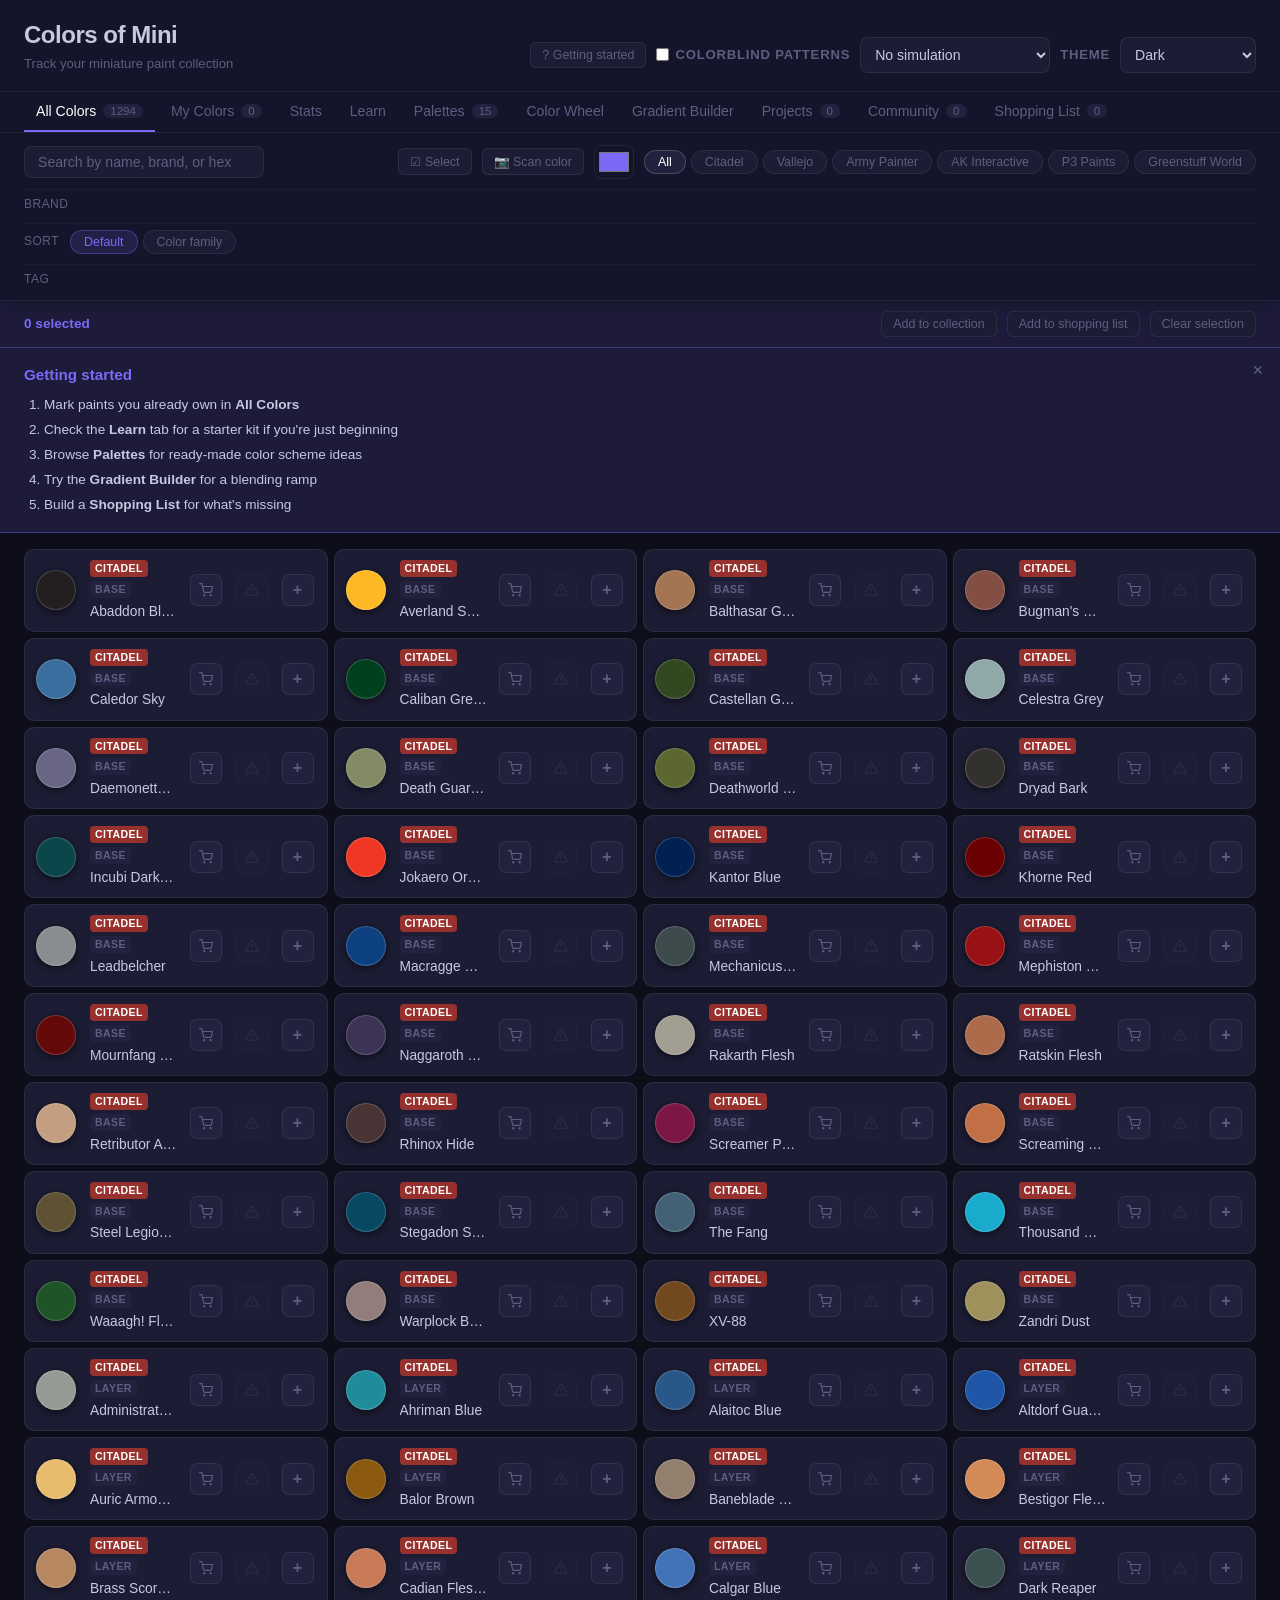
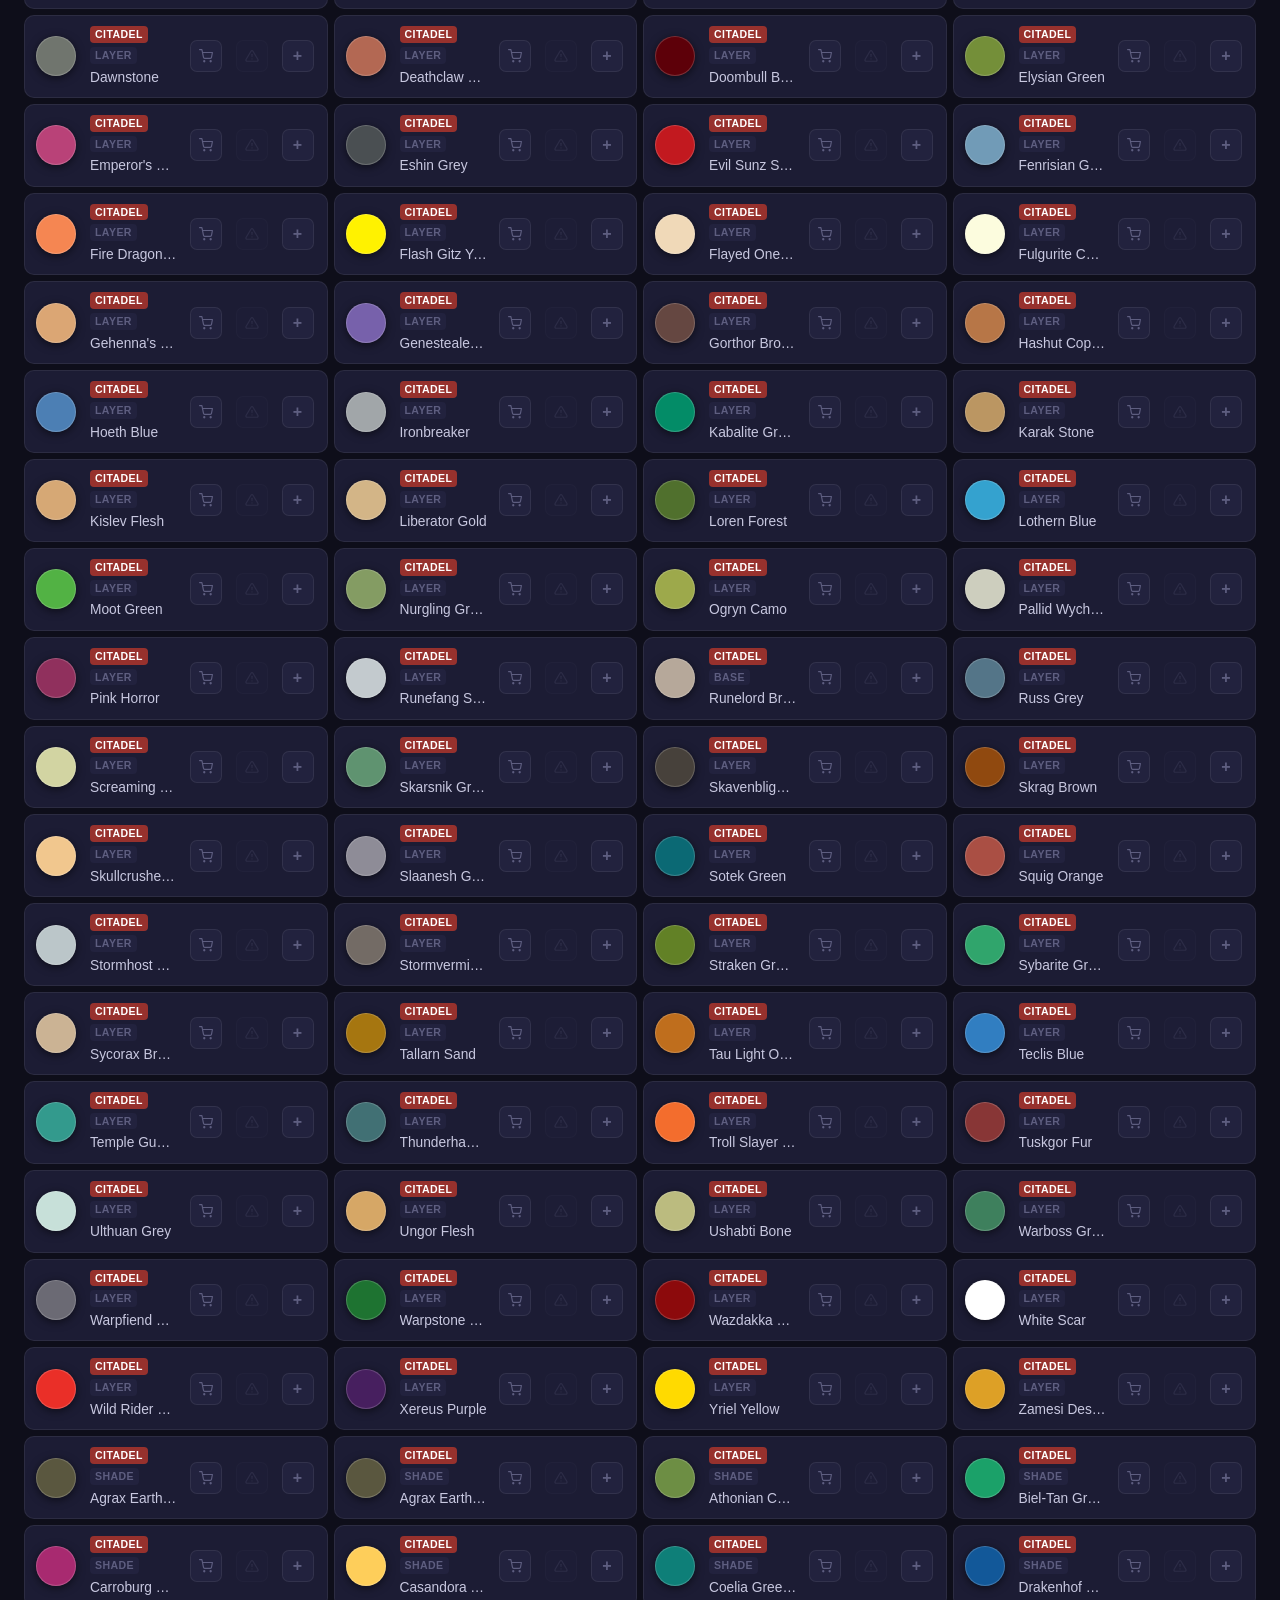
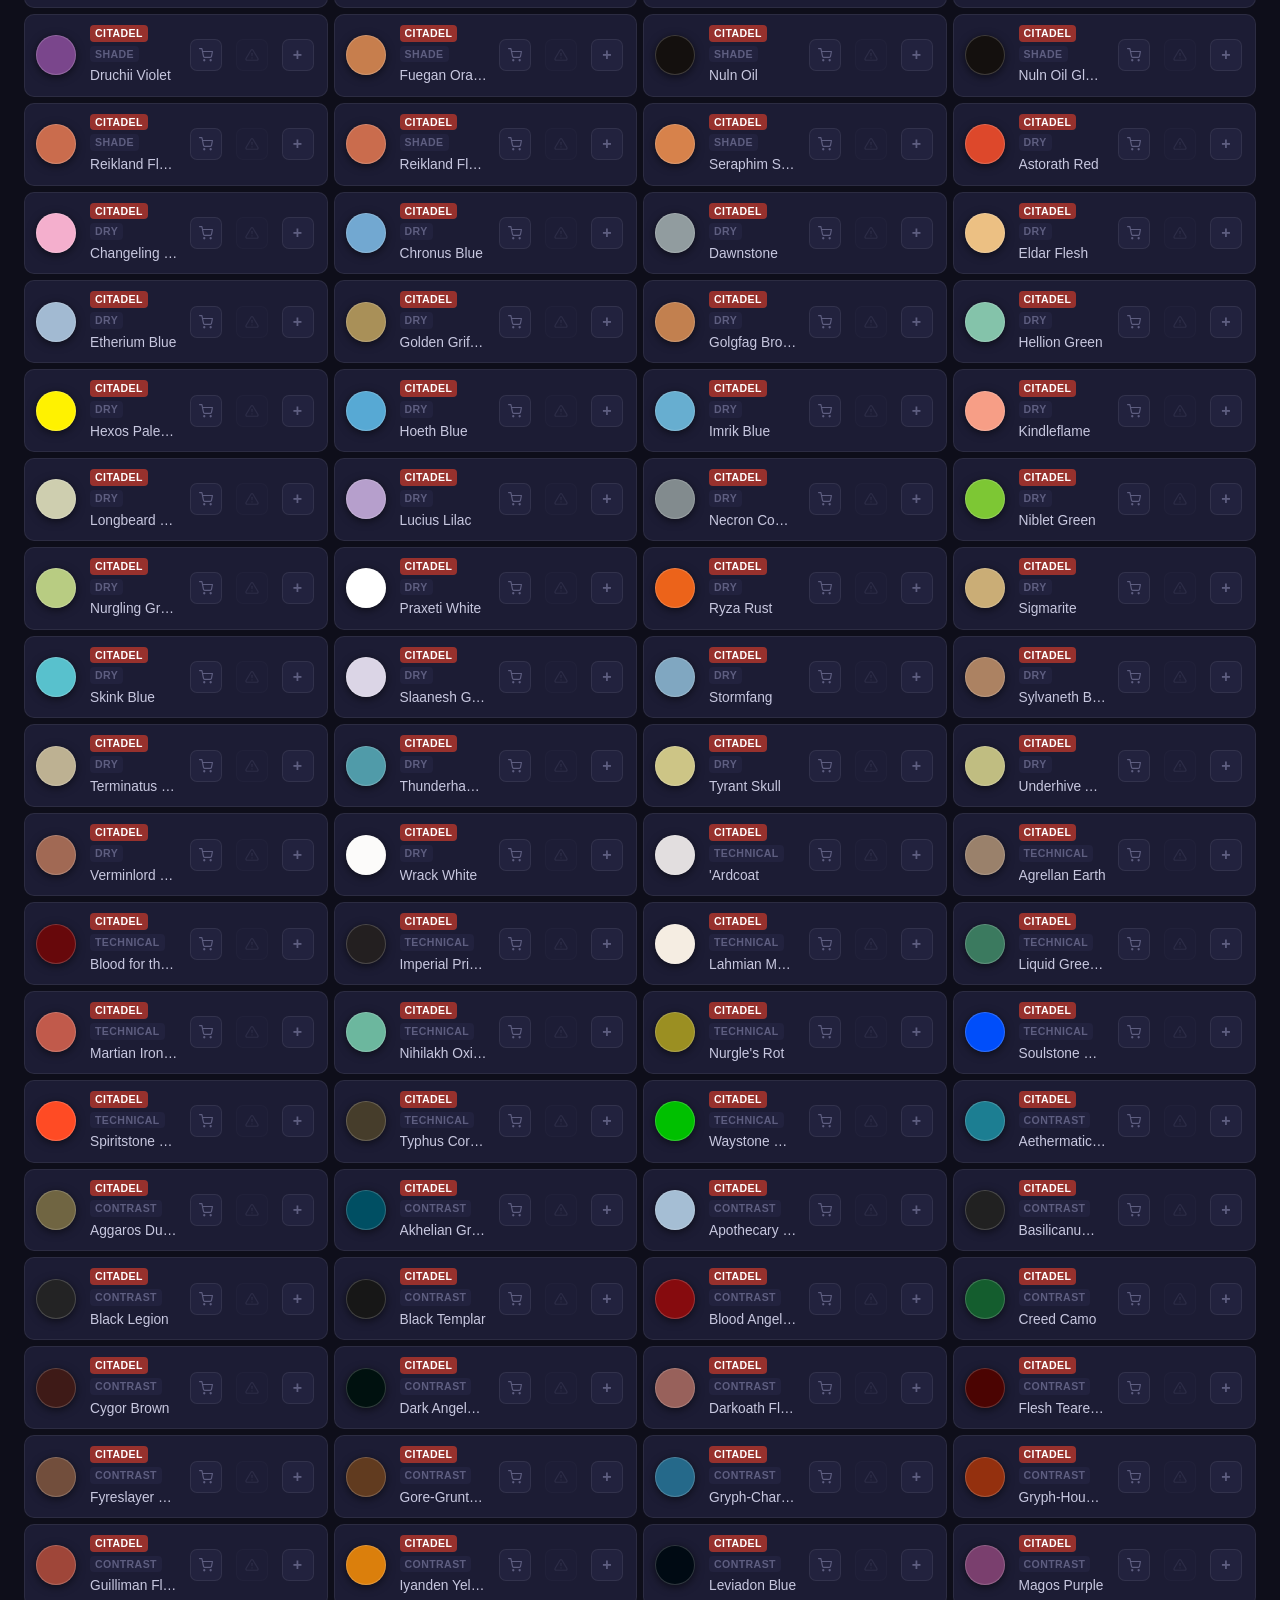
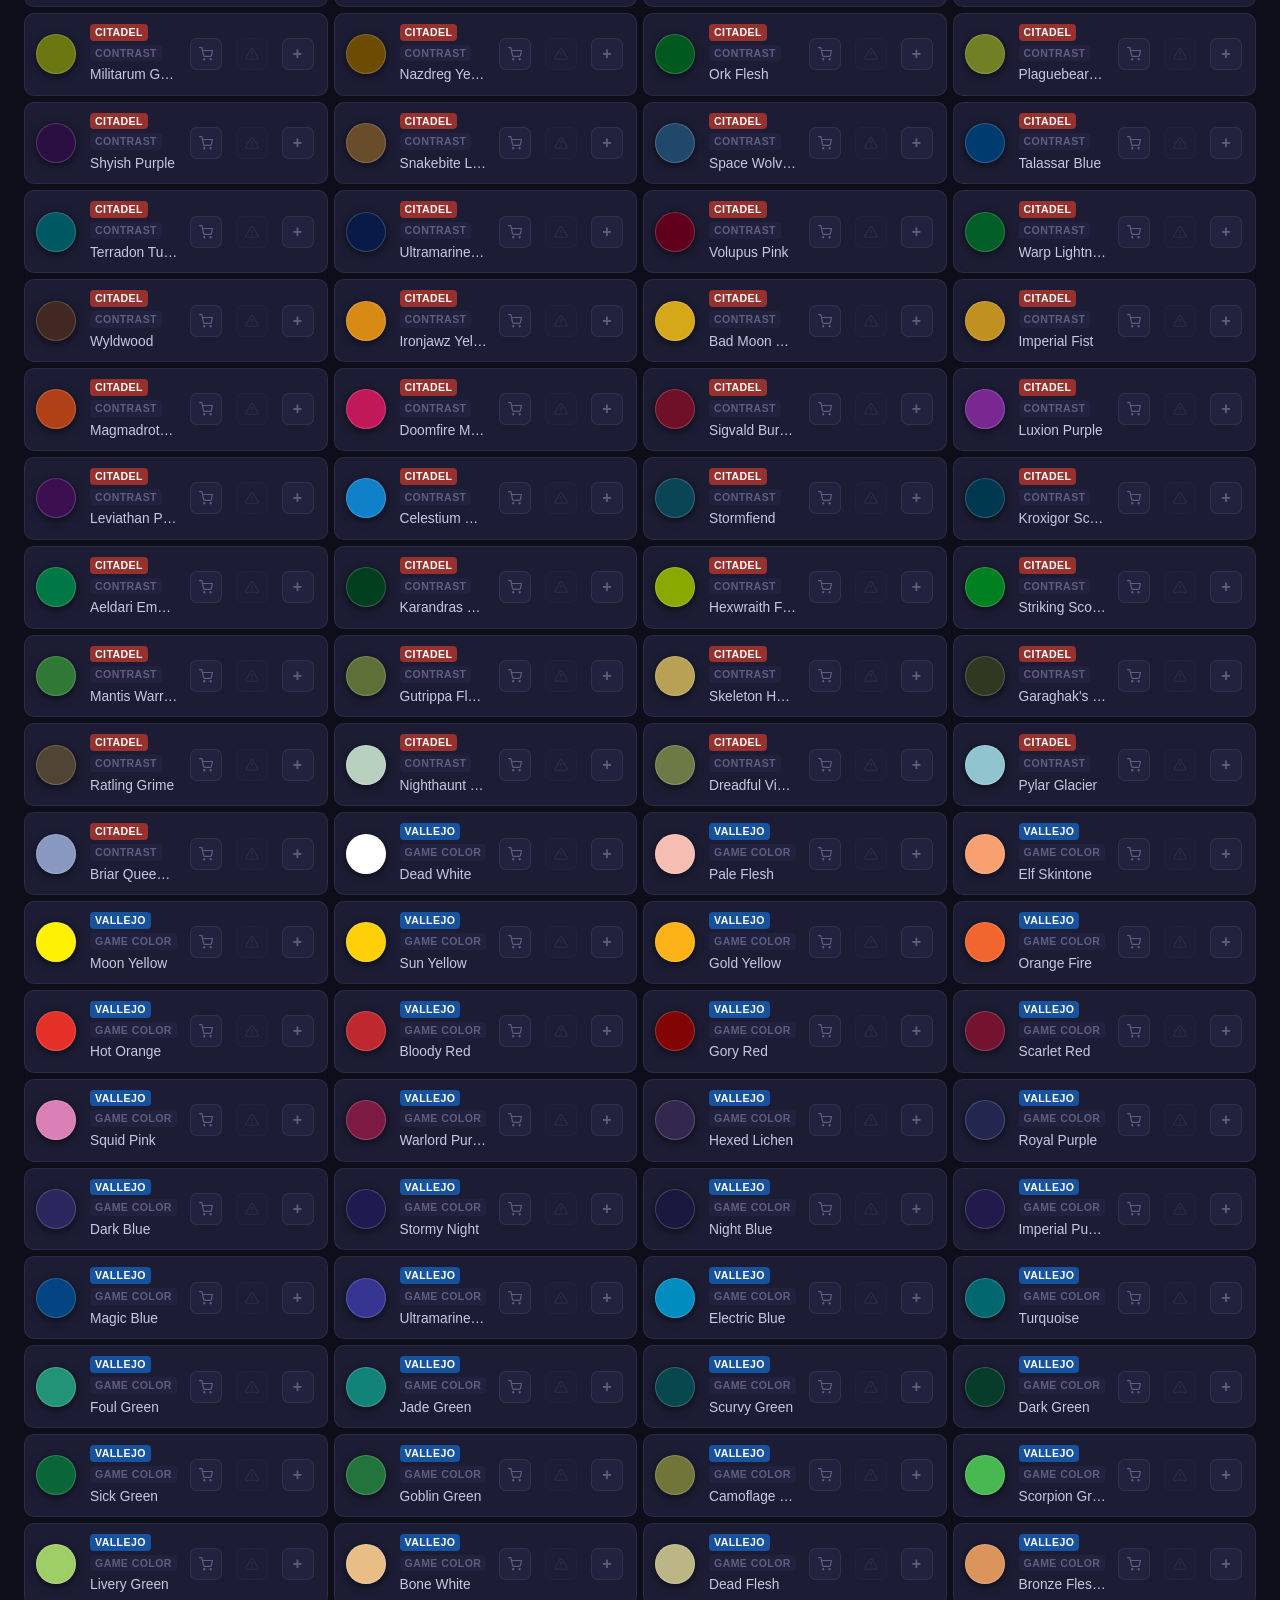
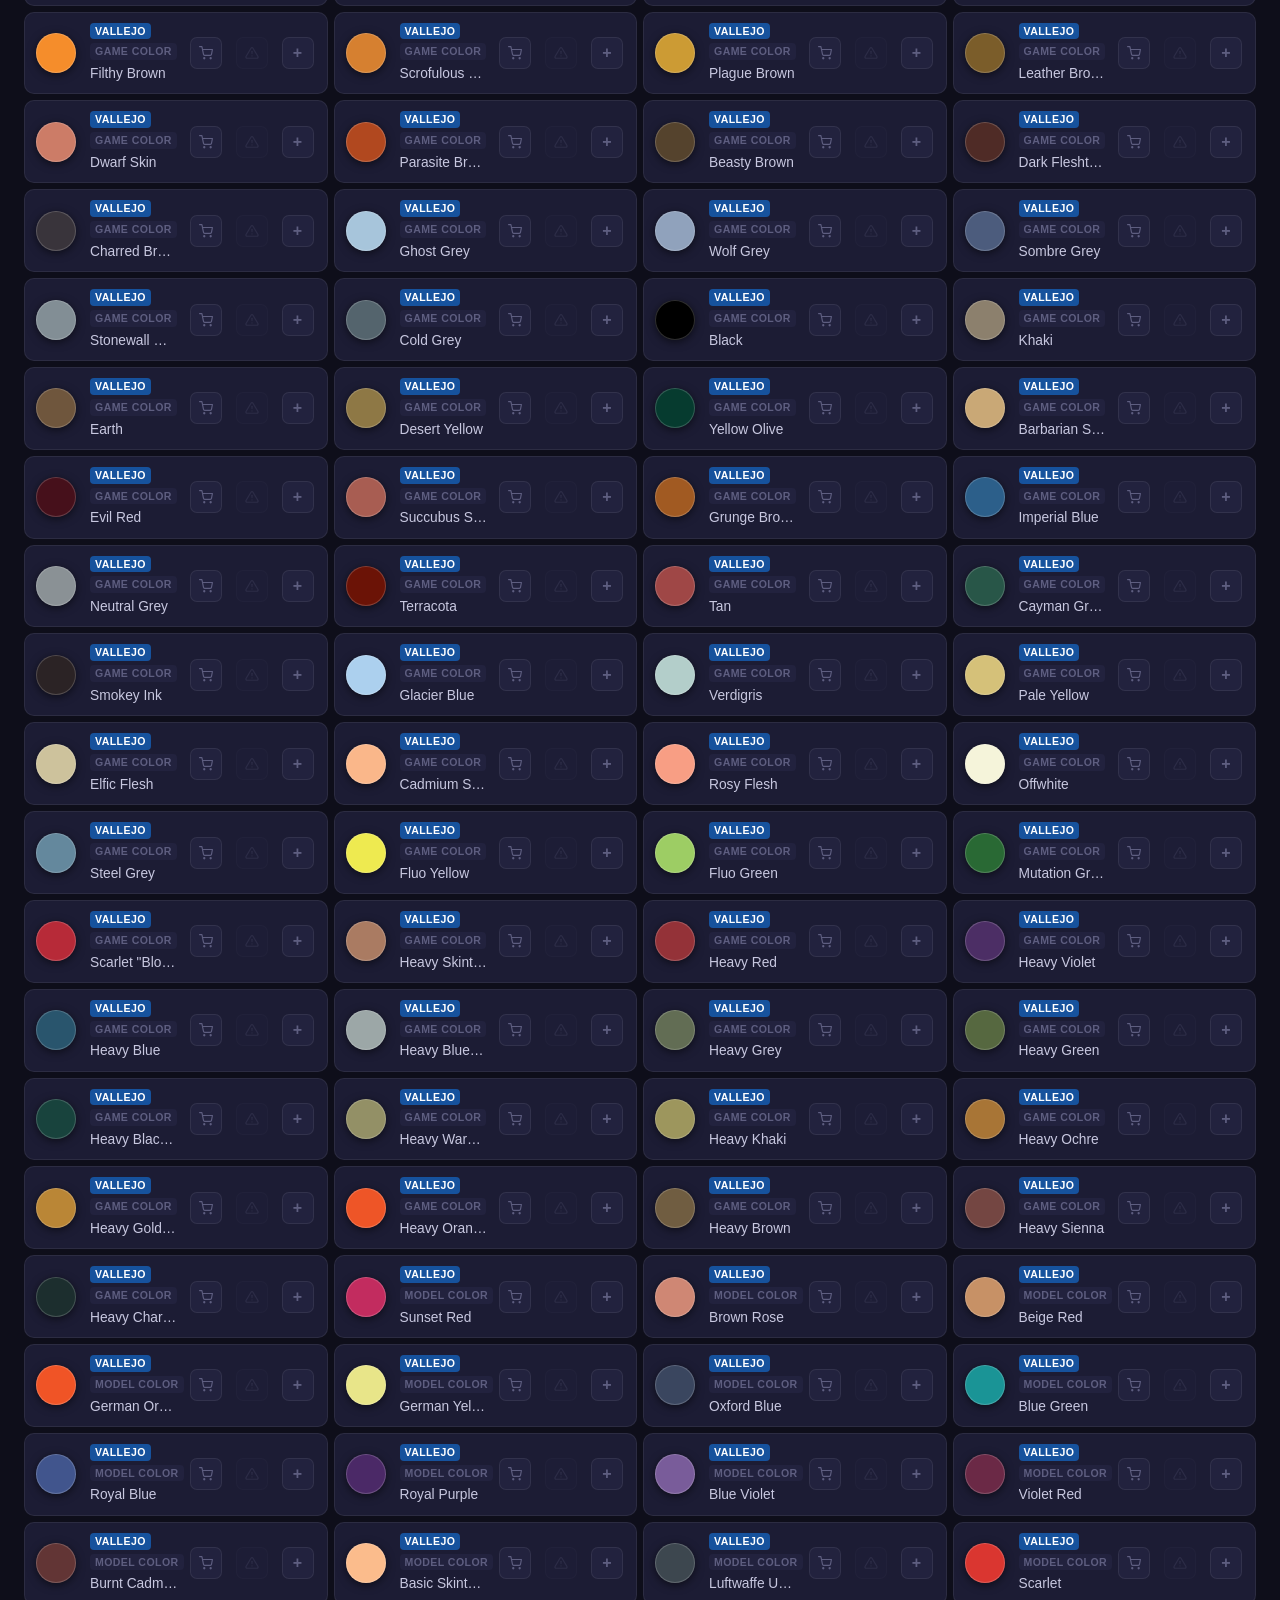
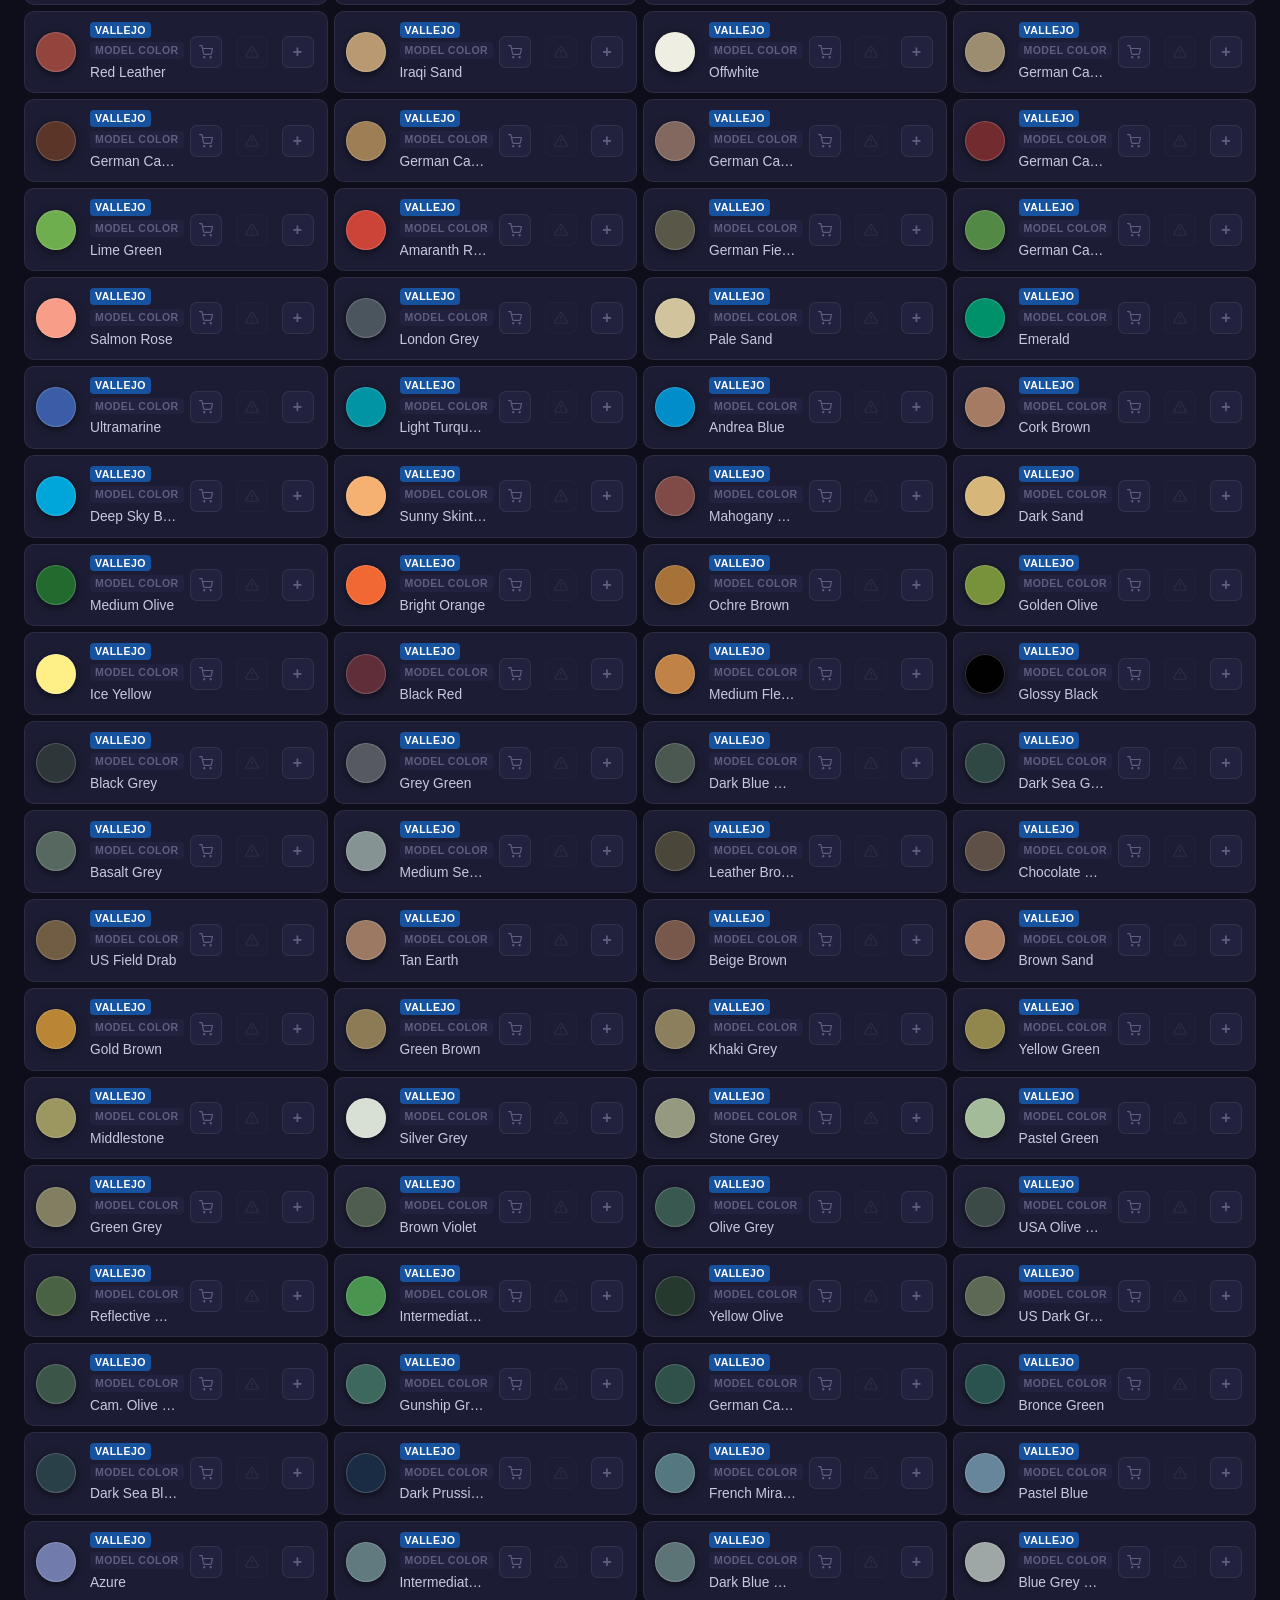
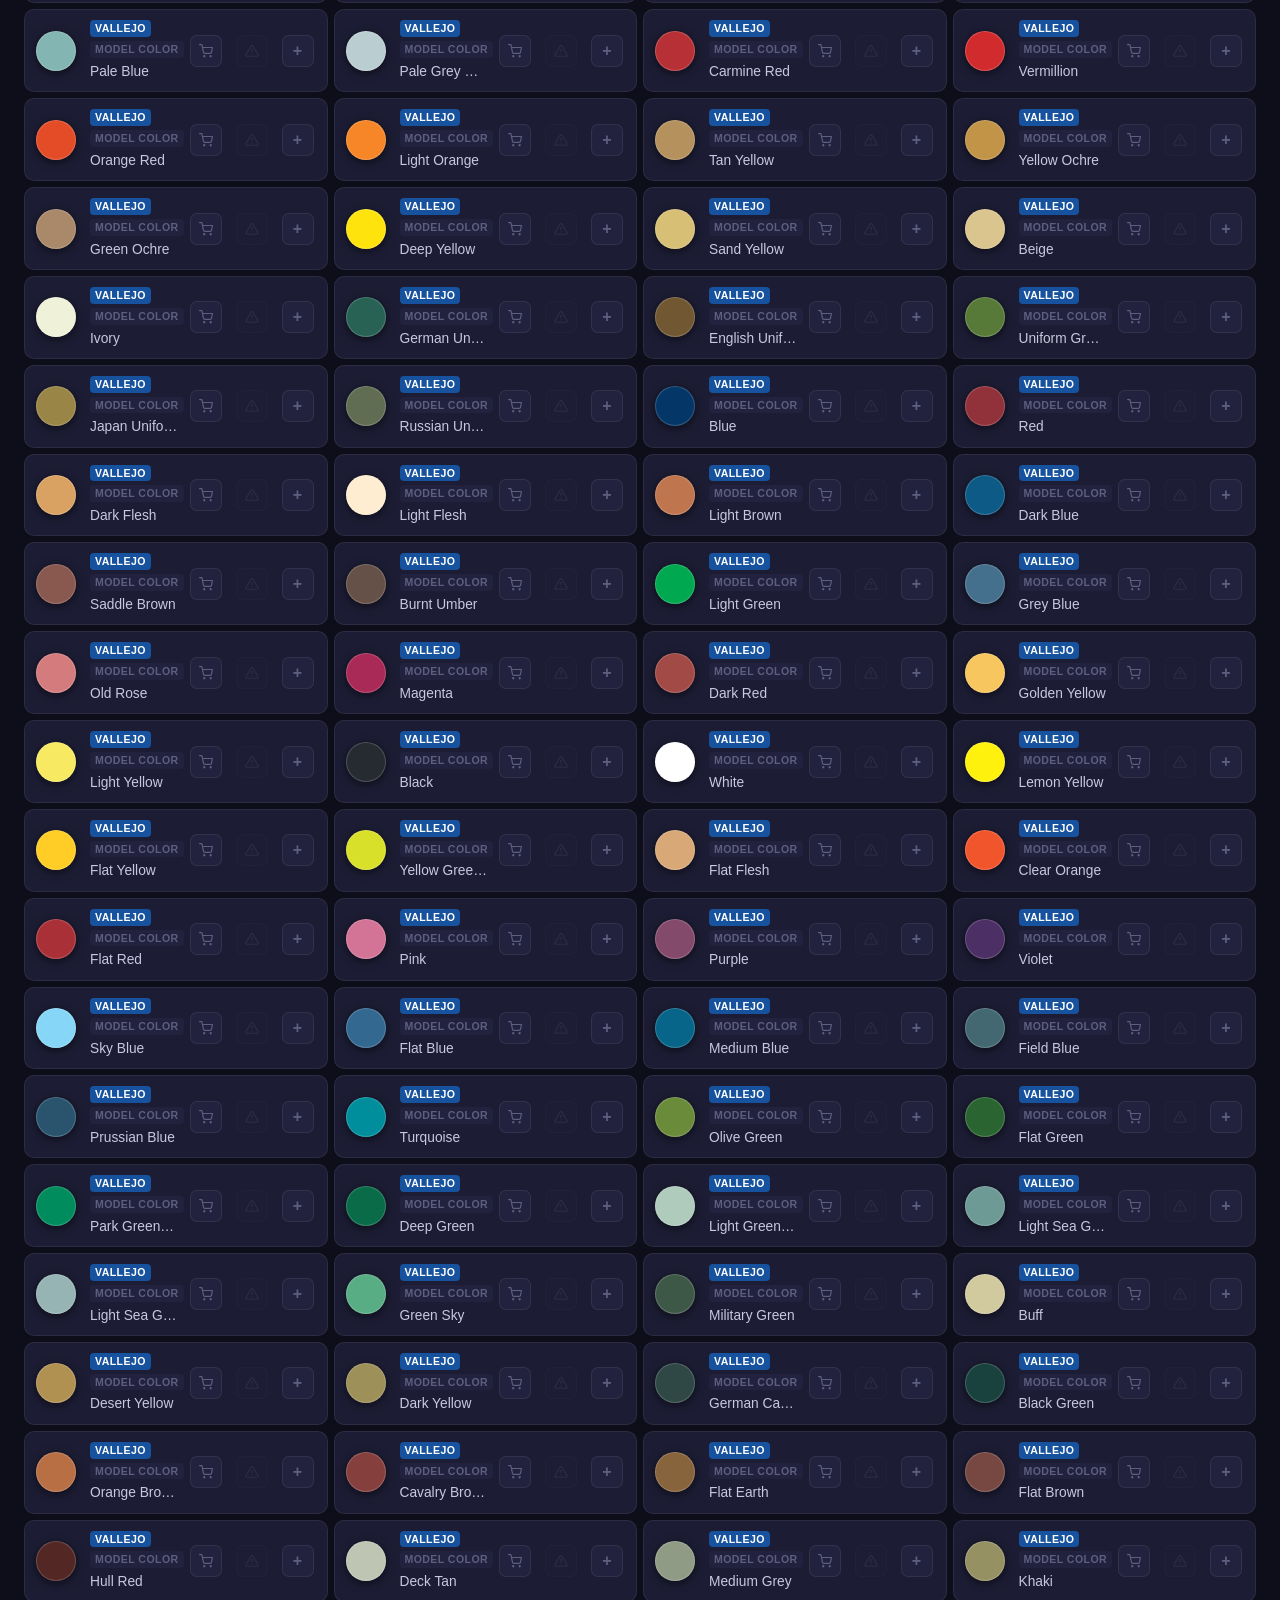
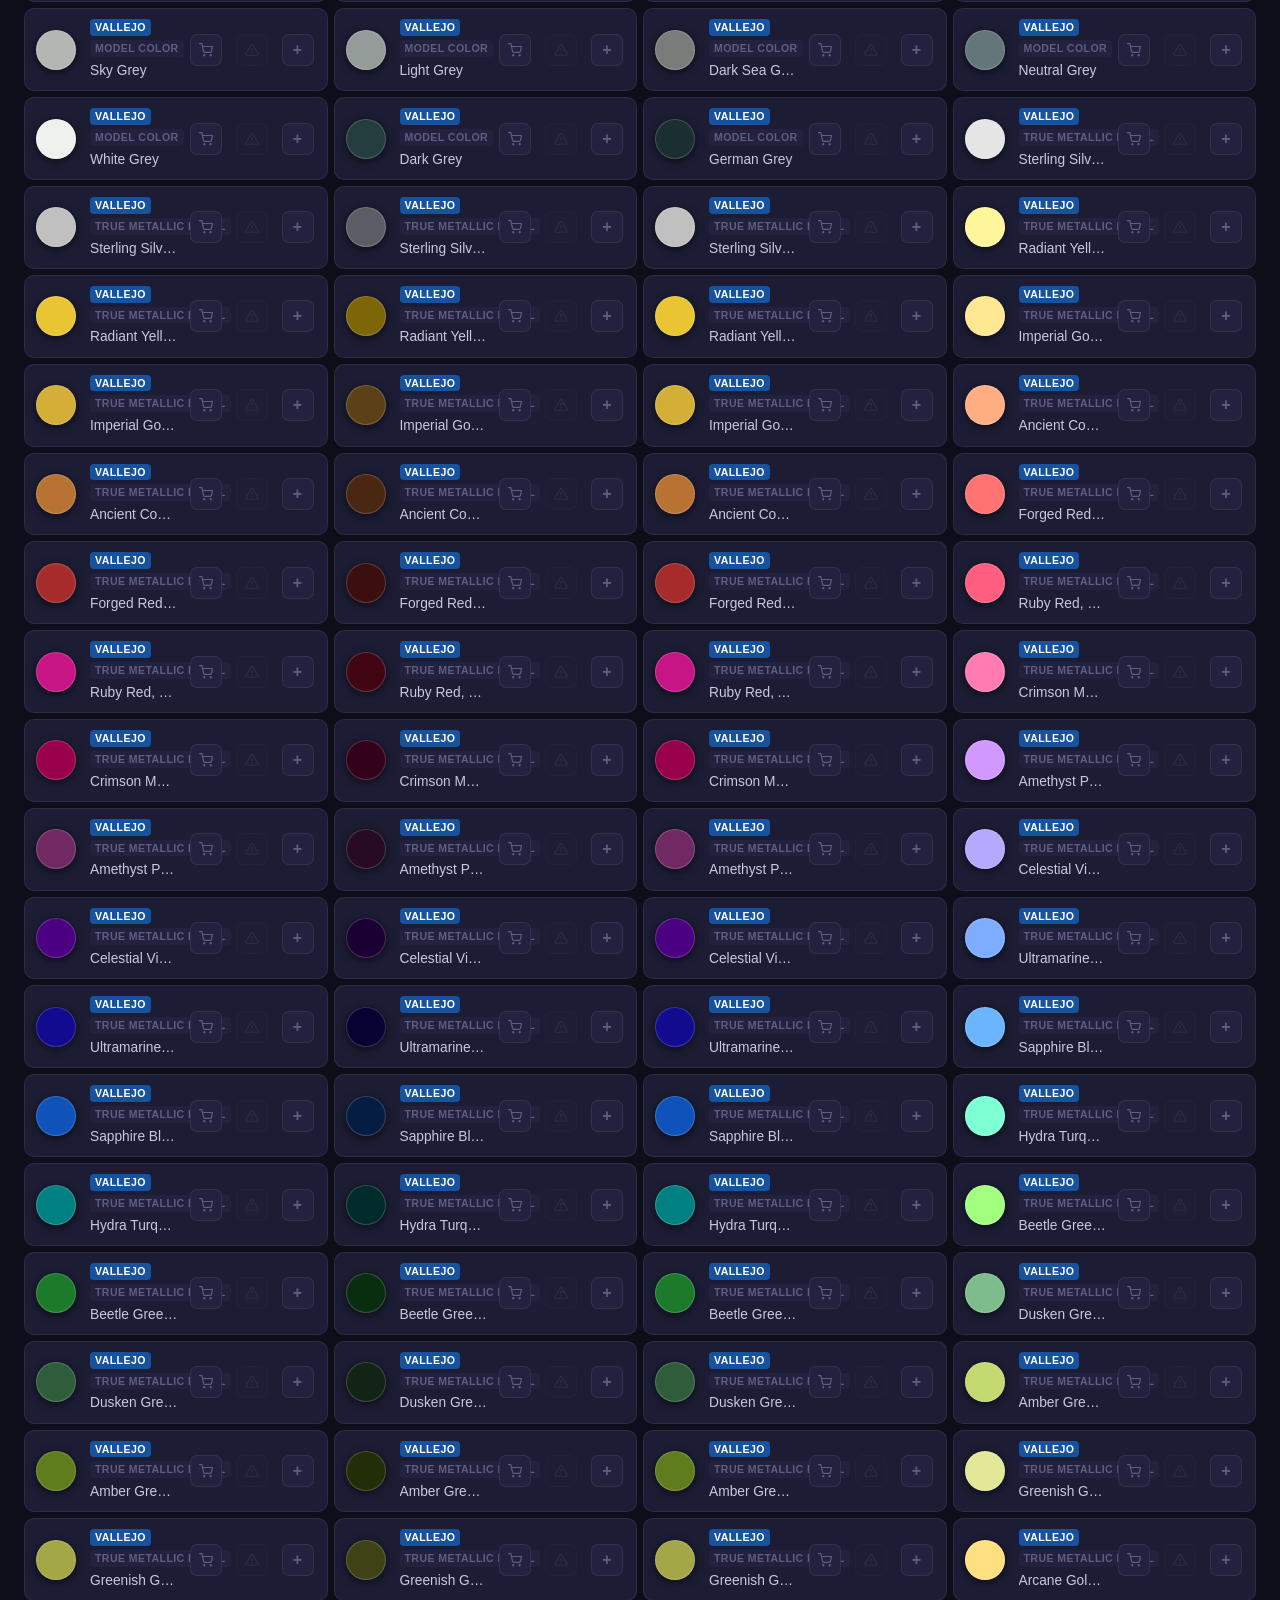
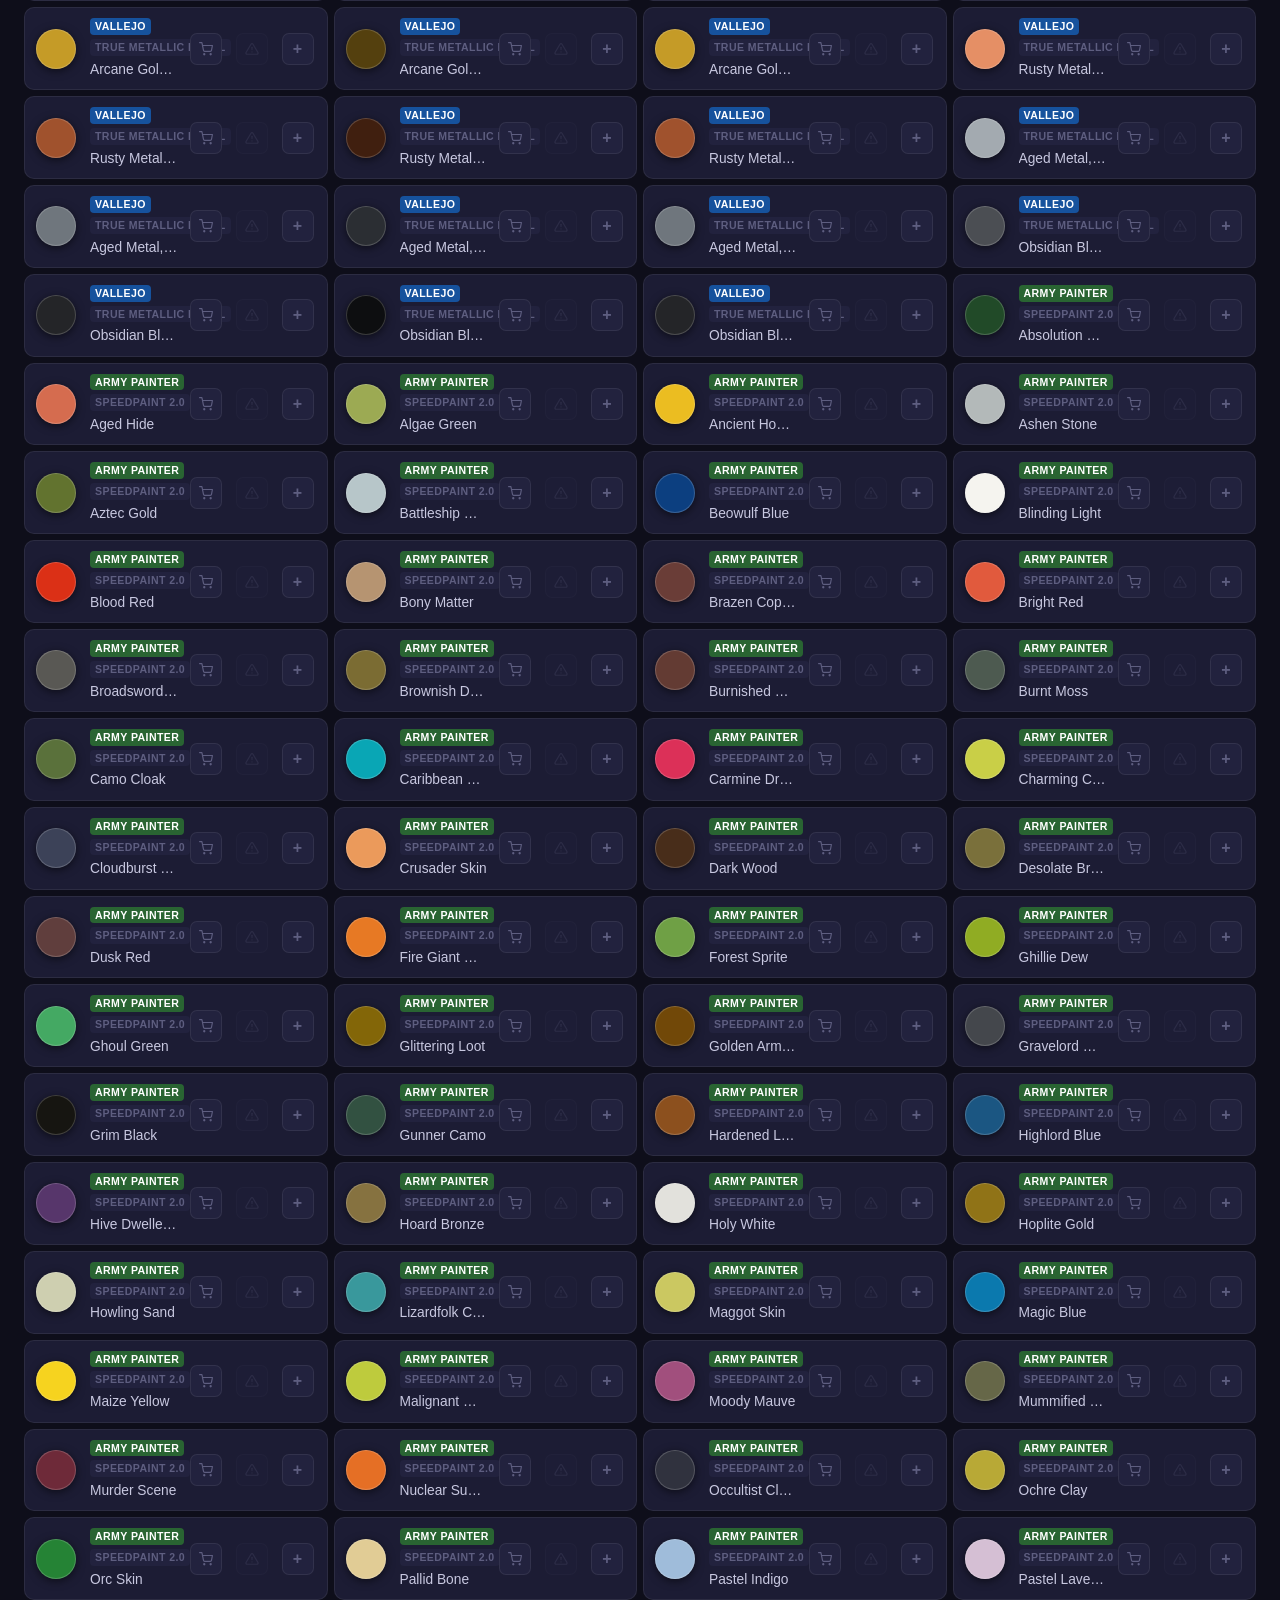
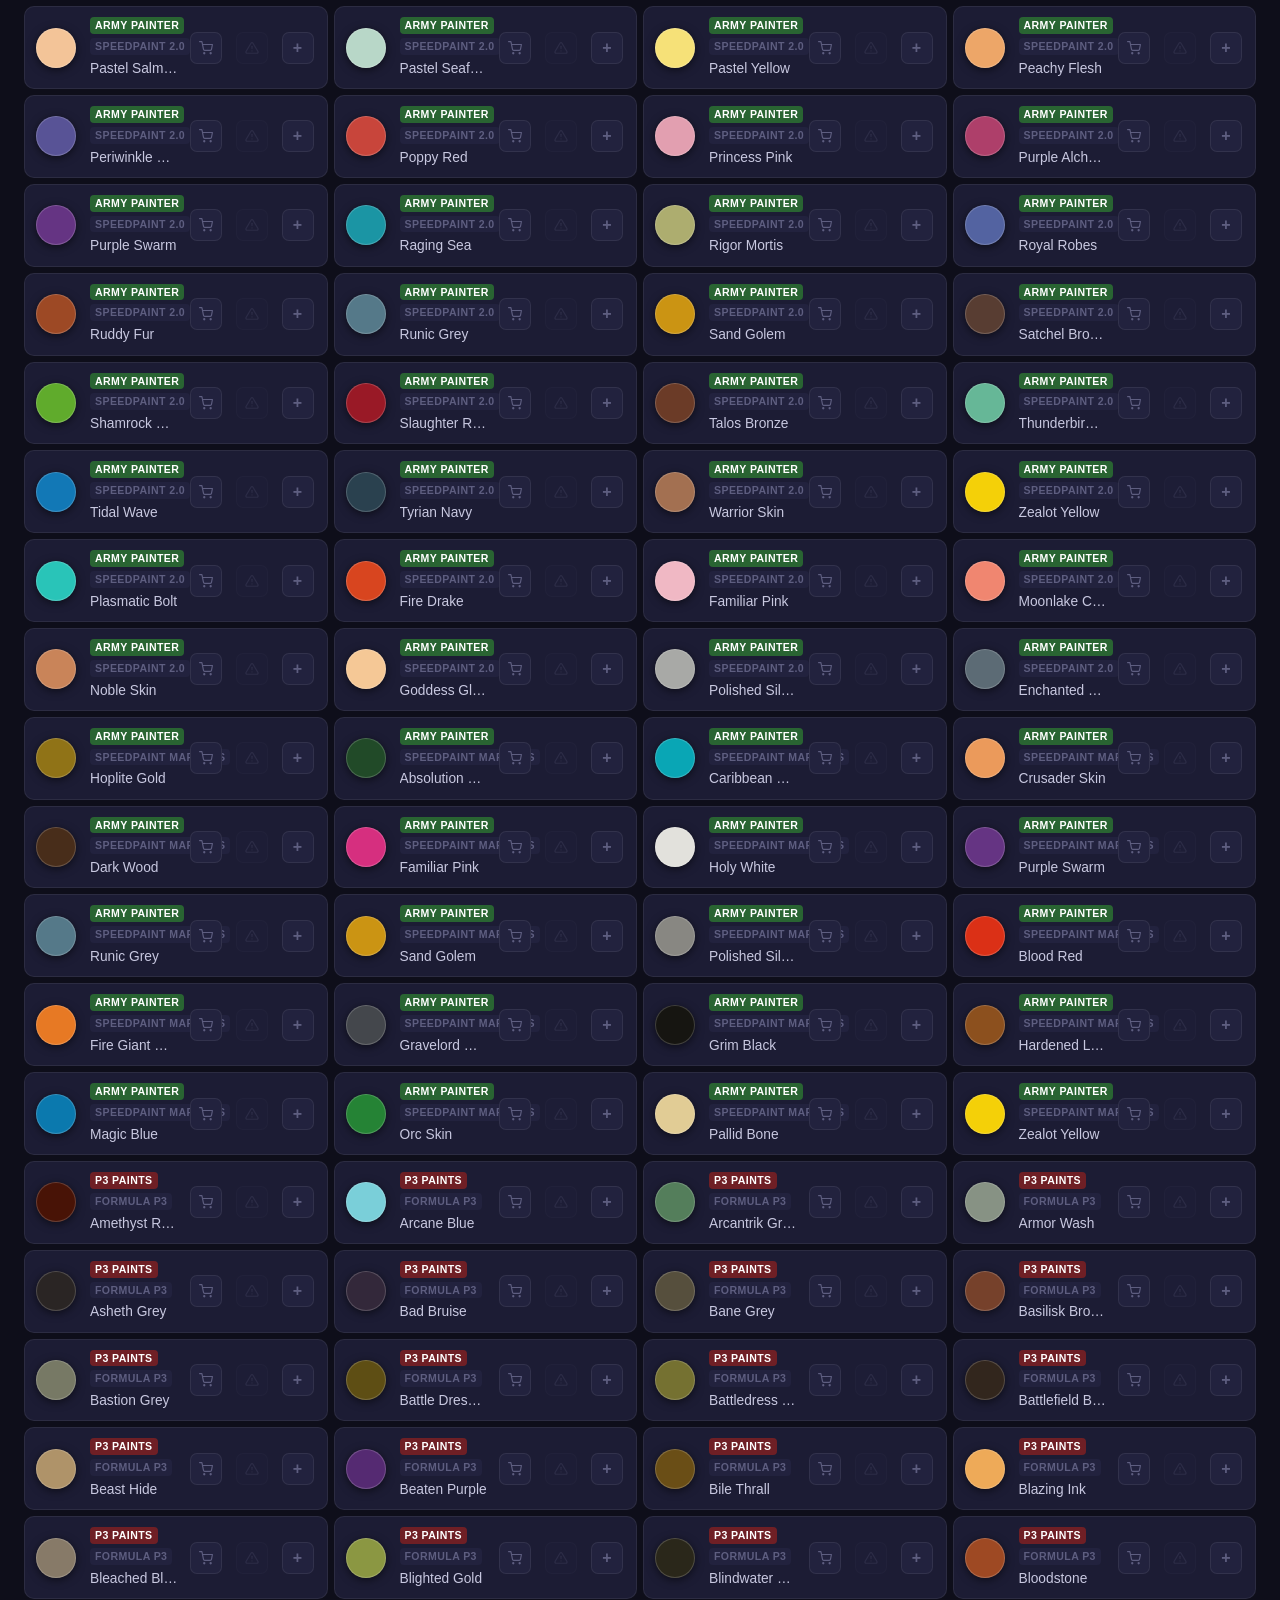
==== commit 65271787: "update warhammer pro tone and new Squidmar Color" ====
--- a/index.html
+++ b/index.html
@@ -1,3473 +1,506 @@
 <!DOCTYPE html>
-<html lang="he" dir="rtl">
+<html lang="en">
 <head>
-  <meta charset="utf-8">
+  <meta charset="UTF-8">
   <meta name="viewport" content="width=device-width, initial-scale=1.0">
-  <title>JinxO! Pro | ג'ינקס-או - מהדורה ישראלית משודרגת</title>
-  <style>
-    :root {
-      --bg-yellow: #f9d616;
-      --bg-yellow-soft: #fff8cc;
-      --brand-pink: #e51b83;
-      --brand-pink-dark: #b81267;
-      --brand-green: #009c5b;
-      --brand-green-dark: #007543;
-      --brand-blue: #1877c9;
-      --brand-blue-light: #e6f3ff;
-      --brand-BlueBoard: #1b80d4;
-      --brand-purple: #6b21a8;
-      --brand-orange: #f47920;
-      --card-surface: #ffffff;
-      --ink-dark: #1d1d1b;
-      --ink-muted: #575756;
-      --border-heavy: 3px solid #1d1d1b;
-      --shadow-pop: 0 4px 0 #1d1d1b;
-      --radius-md: 12px;
-      --radius-lg: 18px;
-    }
-
-    *, *::before, *::after {
-      box-sizing: border-box;
-    }
-
-    body {
-      margin: 0;
-      min-block-size: 100dvh;
-      font-family: system-ui, -apple-system, "Segoe UI", Roboto, "Helvetica Neue", Arial, sans-serif;
-      background-color: var(--bg-yellow);
-      background-image:
-        radial-gradient(circle at 12% 18%, rgba(229, 27, 131, 0.1) 0, rgba(229, 27, 131, 0.1) 24px, transparent 25px),
-        radial-gradient(circle at 88% 80%, rgba(0, 156, 91, 0.12) 0, rgba(0, 156, 91, 0.12) 32px, transparent 33px);
-      color: var(--ink-dark);
-      display: flex;
-      flex-direction: column;
-      line-height: 1.45;
-    }
-
-    /* Confetti Canvas */
-    #confetti-canvas {
-      position: fixed;
-      inset: 0;
-      inline-size: 100%;
-      block-size: 100%;
-      pointer-events: none;
-      z-index: 9999;
-    }
-
-    /* Header */
-    .site-header {
-      background-color: var(--card-surface);
-      border-block-end: var(--border-heavy);
-      padding-block: 0.65rem;
-      padding-inline: 1rem;
-      position: sticky;
-      inset-block-start: 0;
-      z-index: 20;
-    }
-
-    .header-inner {
-      max-inline-size: 1260px;
-      margin-inline: auto;
-      display: flex;
-      flex-wrap: wrap;
-      align-items: safe center;
-      gap: 0.65rem;
-    }
-
-    .brand-title {
-      margin: 0;
-      font-size: clamp(1.3rem, 2.5vw, 1.85rem);
-      font-weight: 900;
-      letter-spacing: -0.5px;
-      display: flex;
-      align-items: center;
-      gap: 0.35rem;
-    }
-
-    .brand-jinx {
-      color: var(--brand-pink);
-      text-shadow: 2px 2px 0 #1d1d1b;
-    }
-
-    .brand-o {
-      color: var(--brand-green);
-      text-shadow: 2px 2px 0 #1d1d1b;
-    }
-
-    .brand-badge {
-      font-size: 0.76rem;
-      background-color: var(--bg-yellow);
-      color: var(--ink-dark);
-      padding-block: 0.12rem;
-      padding-inline: 0.5rem;
-      border-radius: 999px;
-      border: 2px solid #1d1d1b;
-      font-weight: 800;
-    }
-
-    .header-actions {
-      margin-inline-start: auto;
-      display: flex;
-      flex-wrap: wrap;
-      gap: 0.4rem;
-      align-items: safe center;
-    }
-
-    /* Sub-toolbar for quick tools (Timer, Room, Audio, TV, Bots, Judge) */
-    .quick-bar {
-      background-color: var(--bg-yellow-soft);
-      border-block-end: 2.5px solid #1d1d1b;
-      padding-block: 0.5rem;
-      padding-inline: 1rem;
-    }
-
-    .quick-bar-inner {
-      max-inline-size: 1260px;
-      margin-inline: auto;
-      display: flex;
-      flex-wrap: wrap;
-      align-items: center;
-      justify-content: space-between;
-      gap: 0.6rem;
-    }
-
-    .quick-group {
-      display: flex;
-      flex-wrap: wrap;
-      align-items: center;
-      gap: 0.45rem;
-    }
-
-    /* Buttons */
-    .btn {
-      appearance: none;
-      border: 2.5px solid #1d1d1b;
-      border-radius: 10px;
-      background-color: var(--card-surface);
-      color: var(--ink-dark);
-      font-family: inherit;
-      font-size: 0.86rem;
-      font-weight: 700;
-      padding-block: 0.4rem;
-      padding-inline: 0.75rem;
-      cursor: pointer;
-      box-shadow: 0 3px 0 #1d1d1b;
-      transition: transform 0.1s ease, box-shadow 0.1s ease, background-color 0.15s ease;
-      display: inline-flex;
-      align-items: center;
-      justify-content: center;
-      gap: 0.3rem;
-      white-space: nowrap;
-    }
-
-    .btn:hover {
-      background-color: #f4f4f4;
-    }
-
-    .btn:active {
-      transform: translateY(2px);
-      box-shadow: 0 1px 0 #1d1d1b;
-    }
-
-    .btn:focus-visible {
-      outline: 3px solid var(--brand-blue);
-      outline-offset: 2px;
-    }
-
-    .btn-sm {
-      font-size: 0.78rem;
-      padding-block: 0.28rem;
-      padding-inline: 0.55rem;
-      border-radius: 8px;
-      box-shadow: 0 2px 0 #1d1d1b;
-    }
-
-    .btn-pink {
-      background-color: var(--brand-pink);
-      color: #ffffff;
-    }
-    .btn-pink:hover {
-      background-color: var(--brand-pink-dark);
-    }
-
-    .btn-green {
-      background-color: var(--brand-green);
-      color: #ffffff;
-    }
-    .btn-green:hover {
-      background-color: var(--brand-green-dark);
-    }
-
-    .btn-yellow {
-      background-color: var(--bg-yellow);
-      color: var(--ink-dark);
-    }
-    .btn-yellow:hover {
-      background-color: #eac60e;
-    }
-
-    .btn-blue {
-      background-color: var(--brand-blue);
-      color: #ffffff;
-    }
-    .btn-blue:hover {
-      background-color: #125d9e;
-    }
-
-    .btn-purple {
-      background-color: var(--brand-purple);
-      color: #ffffff;
-    }
-    .btn-purple:hover {
-      background-color: #581c87;
-    }
-
-    .btn-orange {
-      background-color: var(--brand-orange);
-      color: #ffffff;
-    }
-    .btn-orange:hover {
-      background-color: #d96412;
-    }
-
-    /* Room Pill & Timer Widget */
-    .room-widget {
-      display: inline-flex;
-      align-items: center;
-      gap: 0.35rem;
-      background-color: #ffffff;
-      border: 2px solid #1d1d1b;
-      border-radius: 10px;
-      padding-block: 0.2rem;
-      padding-inline: 0.55rem;
-      font-size: 0.82rem;
-      font-weight: 800;
-    }
-
-    .room-code-badge {
-      background-color: var(--ink-dark);
-      color: var(--bg-yellow);
-      padding-block: 0.1rem;
-      padding-inline: 0.45rem;
-      border-radius: 6px;
-      font-family: ui-monospace, SFMono-Regular, Consolas, monospace;
-      font-size: 0.9rem;
-      letter-spacing: 1px;
-    }
-
-    .timer-widget {
-      display: inline-flex;
-      align-items: center;
-      gap: 0.35rem;
-      background-color: #ffffff;
-      border: 2px solid #1d1d1b;
-      border-radius: 10px;
-      padding-block: 0.2rem;
-      padding-inline: 0.55rem;
-      font-weight: 800;
-      font-size: 0.85rem;
-    }
-
-    .timer-display {
-      font-family: ui-monospace, SFMono-Regular, Consolas, monospace;
-      font-size: 1.05rem;
-      font-weight: 900;
-      min-inline-size: 4.2ch;
-      text-align: center;
-      color: var(--ink-dark);
-    }
-
-    .timer-widget.urgent {
-      background-color: #fee2e2;
-      border-color: #dc2626;
-      animation: pulse-urgent 0.8s infinite alternate;
-    }
-
-    .timer-widget.urgent .timer-display {
-      color: #dc2626;
-    }
-
-    @keyframes pulse-urgent {
-      from { transform: scale(1); }
-      to { transform: scale(1.03); }
-    }
-
-    /* Main Workspace Layout */
-    .workspace {
-      inline-size: 100%;
-      max-inline-size: 1260px;
-      margin-inline: auto;
-      padding-block: 1.15rem;
-      padding-inline: 1rem;
-      display: grid;
-      grid-template-columns: 1fr;
-      gap: 1.25rem;
-      flex: 1;
-    }
-
-    @media (min-width: 940px) {
-      .workspace {
-        grid-template-columns: 390px 1fr;
-        align-items: start;
-      }
-    }
-
-    /* TV / Host Mode overrides */
-    body.tv-mode .workspace {
-      grid-template-columns: 1fr;
-      max-inline-size: 1100px;
-    }
-
-    body.tv-mode .board-container {
-      display: none;
-    }
-
-    body.tv-mode .panel-card {
-      padding: 1.75rem;
-    }
-
-    body.tv-mode .topic-text {
-      font-size: clamp(1.5rem, 3.5vw, 2.35rem);
-    }
-
-    body.tv-mode .round-topic-slot {
-      font-size: 1.25rem;
-      padding: 0.7rem 1rem;
-    }
-
-    .tv-banner {
-      display: none;
-      background-color: var(--ink-dark);
-      color: var(--bg-yellow);
-      padding: 0.75rem 1.25rem;
-      border-radius: 14px;
-      margin-block-end: 1rem;
-      align-items: center;
-      justify-content: space-between;
-      gap: 1rem;
-      font-weight: 800;
-    }
-
-    body.tv-mode .tv-banner {
-      display: flex;
-    }
-
-    /* Card Section (Topic Deck) */
-    .panel-card {
-      background-color: var(--card-surface);
-      border: var(--border-heavy);
-      border-radius: var(--radius-lg);
-      box-shadow: var(--shadow-pop);
-      padding: 1rem;
-    }
-
-    .panel-header {
-      display: flex;
-      align-items: safe center;
-      justify-content: space-between;
-      gap: 0.5rem;
-      margin-block-end: 0.65rem;
-      flex-wrap: wrap;
-    }
-
-    .panel-title {
-      margin: 0;
-      font-size: 1.12rem;
-      font-weight: 800;
-    }
-
-    .deck-meta-bar {
-      display: flex;
-      align-items: center;
-      justify-content: space-between;
-      gap: 0.5rem;
-      font-size: 0.76rem;
-      font-weight: 700;
-      color: var(--ink-muted);
-      background-color: #f6f6f6;
-      border: 1.5px solid #1d1d1b;
-      border-radius: 8px;
-      padding: 0.3rem 0.55rem;
-      margin-block-end: 0.65rem;
-    }
-
-    .category-bar {
-      display: flex;
-      flex-wrap: wrap;
-      gap: 0.32rem;
-      margin-block-end: 0.8rem;
-    }
-
-    .cat-pill {
-      appearance: none;
-      border: 2px solid #1d1d1b;
-      background-color: #f7f7f7;
-      color: var(--ink-dark);
-      border-radius: 999px;
-      padding-block: 0.2rem;
-      padding-inline: 0.6rem;
-      font-family: inherit;
-      font-size: 0.78rem;
-      font-weight: 700;
-      cursor: pointer;
-    }
-
-    .cat-pill[aria-pressed="true"] {
-      background-color: var(--ink-dark);
-      color: var(--bg-yellow);
-    }
-
-    /* Physical JinxO Topic Card Replica */
-    .topic-card-stage {
-      margin-block-end: 0.9rem;
-    }
-
-    .jinxo-topic-card {
-      border: var(--border-heavy);
-      border-radius: 14px;
-      overflow: clip;
-      box-shadow: 0 4px 0 #1d1d1b;
-      background-color: #ffffff;
-      transition: transform 0.2s ease;
-    }
-
-    .jinxo-topic-card.flipping {
-      transform: scale(0.96) rotate(-1deg);
-    }
-
-    .topic-half {
-      inline-size: 100%;
-      border: 0;
-      padding-block: 0.95rem;
-      padding-inline: 0.9rem;
-      font-family: inherit;
-      text-align: center;
-      cursor: pointer;
-      display: flex;
-      flex-direction: column;
-      align-items: center;
-      justify-content: center;
-      gap: 0.32rem;
-      transition: filter 0.15s ease;
-    }
-
-    .topic-half:hover {
-      filter: brightness(0.96);
-    }
-
-    .topic-half:focus-visible {
-      outline: 3px solid #1d1d1b;
-      outline-offset: -4px;
-    }
-
-    .topic-half-a {
-      background-color: #ffde2e;
-      color: var(--ink-dark);
-      border-block-end: 2.5px dashed #1d1d1b;
-    }
-
-    .topic-half-b {
-      background-color: var(--brand-pink);
-      color: #ffffff;
-    }
-
-    .topic-side-tag {
-      font-size: 0.7rem;
-      font-weight: 800;
-      text-transform: uppercase;
-      padding-block: 0.1rem;
-      padding-inline: 0.5rem;
-      border-radius: 999px;
-      background-color: rgba(0, 0, 0, 0.14);
-    }
-
-    .topic-text {
-      font-size: 1.06rem;
-      font-weight: 800;
-      line-height: 1.3;
-    }
-
-    .round-topics-box {
-      background-color: var(--bg-yellow-soft);
-      border: 2px solid #1d1d1b;
-      border-radius: 12px;
-      padding: 0.75rem;
-    }
-
-    .round-topics-title {
-      margin: 0 0 0.5rem 0;
-      font-size: 0.85rem;
-      font-weight: 800;
-      display: flex;
-      justify-content: space-between;
-      align-items: center;
-      gap: 0.4rem;
-    }
-
-    .round-topics-list {
-      list-style: none;
-      margin: 0;
-      padding: 0;
-      display: flex;
-      flex-direction: column;
-      gap: 0.4rem;
-    }
-
-    .round-topic-slot {
-      display: flex;
-      align-items: center;
-      justify-content: space-between;
-      gap: 0.45rem;
-      background-color: #ffffff;
-      border: 1.5px solid #1d1d1b;
-      border-radius: 8px;
-      padding-block: 0.35rem;
-      padding-inline: 0.55rem;
-      font-size: 0.84rem;
-      font-weight: 700;
-    }
-
-    .round-topic-slot.empty {
-      color: var(--ink-muted);
-      border-style: dashed;
-      font-weight: 500;
-    }
-
-    .slot-badge {
-      background-color: var(--brand-blue);
-      color: #ffffff;
-      border-radius: 6px;
-      padding-block: 0.1rem;
-      padding-inline: 0.4rem;
-      font-size: 0.72rem;
-      font-weight: 800;
-      flex-shrink: 0;
-    }
-
-    .slot-badge[data-topic-num="1"] { background-color: #d97706; }
-    .slot-badge[data-topic-num="2"] { background-color: var(--brand-pink); }
-    .slot-badge[data-topic-num="3"] { background-color: var(--brand-blue); }
-
-    .slot-count-pill {
-      font-size: 0.7rem;
-      font-weight: 800;
-      padding: 0.08rem 0.38rem;
-      border-radius: 999px;
-      border: 1.5px solid #1d1d1b;
-      background-color: #f3f4f6;
-      color: var(--ink-dark);
-      flex-shrink: 0;
-    }
-
-    .slot-count-pill.complete {
-      background-color: #dcfce7;
-      border-color: var(--brand-green);
-      color: var(--brand-green-dark);
-    }
-
-    .slot-remove {
-      appearance: none;
-      border: 0;
-      background: transparent;
-      color: var(--brand-pink-dark);
-      font-weight: 900;
-      cursor: pointer;
-      padding-inline: 0.2rem;
-      font-size: 0.92rem;
-    }
-
-    /* JinxO Player Board Replica */
-    .board-container {
-      background-color: var(--brand-BlueBoard);
-      border: 4px solid #1d1d1b;
-      border-radius: 22px;
-      box-shadow: 0 6px 0 #1d1d1b;
-      padding: 1rem;
-      color: #ffffff;
-    }
-
-    .board-top-bar {
-      display: flex;
-      flex-wrap: wrap;
-      align-items: safe center;
-      justify-content: space-between;
-      gap: 0.65rem;
-      margin-block-end: 0.75rem;
-    }
-
-    .board-controls-bar {
-      display: flex;
-      flex-wrap: wrap;
-      align-items: center;
-      justify-content: space-between;
-      gap: 0.5rem;
-      background-color: rgba(0, 0, 0, 0.18);
-      border: 2px solid #1d1d1b;
-      border-radius: 12px;
-      padding: 0.45rem 0.65rem;
-      margin-block-end: 0.85rem;
-    }
-
-    .round-tabs {
-      display: flex;
-      gap: 0.35rem;
-      background-color: rgba(0, 0, 0, 0.22);
-      padding: 0.25rem;
-      border-radius: 12px;
-      border: 2px solid #1d1d1b;
-    }
-
-    .round-tab {
-      appearance: none;
-      border: 2px solid transparent;
-      background: transparent;
-      color: #ffffff;
-      font-family: inherit;
-      font-weight: 800;
-      font-size: 0.85rem;
-      padding-block: 0.3rem;
-      padding-inline: 0.7rem;
-      border-radius: 8px;
-      cursor: pointer;
-    }
-
-    .round-tab[aria-selected="true"] {
-      background-color: var(--bg-yellow);
-      color: var(--ink-dark);
-      border-color: #1d1d1b;
-    }
-
-    .done-banner {
-      background-color: var(--brand-green);
-      color: #ffffff;
-      border: 2.5px solid #1d1d1b;
-      border-radius: 12px;
-      padding-block: 0.55rem;
-      padding-inline: 0.9rem;
-      margin-block-end: 0.85rem;
-      font-weight: 800;
-      display: flex;
-      flex-wrap: wrap;
-      align-items: center;
-      justify-content: space-between;
-      gap: 0.5rem;
-      box-shadow: 0 3px 0 #1d1d1b;
-    }
-
-    .done-banner[hidden] {
-      display: none;
-    }
-
-    /* Board Grid + Score Panel Layout */
-    .board-main-layout {
-      display: grid;
-      grid-template-columns: 1fr;
-      gap: 1rem;
-    }
-
-    @media (min-width: 660px) {
-      .board-main-layout {
-        grid-template-columns: 1fr 158px;
-        align-items: stretch;
-      }
-    }
-
-    /* 3x3 Grid + Bonus Badges */
-    .grid-with-bonuses {
-      display: grid;
-      grid-template-columns: repeat(3, minmax(0, 1fr)) auto;
-      grid-template-rows: repeat(3, minmax(126px, 1fr)) auto;
-      gap: 0.6rem;
-      align-items: stretch;
-      position: relative;
-    }
-
-    /* Secret / Privacy Blur Mode */
-    .grid-with-bonuses.secret-blur .cell-input {
-      filter: blur(9px);
-      user-select: none;
-      transition: filter 0.15s ease;
-    }
-
-    .grid-with-bonuses.secret-blur .cell-input:focus {
-      filter: blur(0);
-    }
-
-    .answer-cell {
-      background-color: #fffdf7;
-      border: 3px solid #1d1d1b;
-      border-radius: 14px;
-      padding: 0.45rem;
-      display: flex;
-      flex-direction: column;
-      justify-content: space-between;
-      position: relative;
-      color: var(--ink-dark);
-      box-shadow: inset 0 -3px 0 rgba(0, 0, 0, 0.06);
-      transition: border-color 0.15s ease, background-color 0.15s ease;
-    }
-
-    .answer-cell[data-state="circle"] {
-      background-color: #effdf5;
-      border-color: var(--brand-green);
-    }
-
-    .answer-cell[data-state="jinx"] {
-      background-color: #fff6db;
-      border-color: var(--brand-pink);
-    }
-
-    .answer-cell[data-state="cross"] {
-      background-color: #f8f1f1;
-      opacity: 0.88;
-    }
-
-    .cell-top-row {
-      display: flex;
-      align-items: center;
-      justify-content: space-between;
-      gap: 0.25rem;
-      margin-block-end: 0.2rem;
-      z-index: 2;
-    }
-
-    .cell-num {
-      font-size: 0.72rem;
-      font-weight: 800;
-      color: var(--ink-muted);
-      background-color: #ececec;
-      border-radius: 6px;
-      padding-inline: 0.32rem;
-      padding-block: 0.05rem;
-    }
-
-    /* Topic Tag Selector Button per Cell */
-    .cell-topic-tag {
-      appearance: none;
-      border: 1.5px solid #1d1d1b;
-      border-radius: 6px;
-      font-family: inherit;
-      font-size: 0.68rem;
-      font-weight: 800;
-      padding-block: 0.05rem;
-      padding-inline: 0.35rem;
-      cursor: pointer;
-      background-color: #f3f4f6;
-      color: var(--ink-muted);
-    }
-
-    .cell-topic-tag[data-topic="1"] {
-      background-color: #fef08a;
-      color: #1d1d1b;
-    }
-    .cell-topic-tag[data-topic="2"] {
-      background-color: #fbcfe8;
-      color: #831843;
-    }
-    .cell-topic-tag[data-topic="3"] {
-      background-color: #bfdbfe;
-      color: #1e3a8a;
-    }
-
-    .jinx-star-btn {
-      appearance: none;
-      border: 0;
-      background: transparent;
-      padding: 0.05rem;
-      cursor: pointer;
-      font-size: 1.3rem;
-      line-height: 1;
-      color: #b5b5b5;
-      transition: transform 0.15s ease, color 0.15s ease;
-    }
-
-    .jinx-star-btn:hover {
-      transform: scale(1.15);
-    }
-
-    .answer-cell[data-state="jinx"] .jinx-star-btn {
-      color: var(--brand-pink);
-      transform: scale(1.18);
-    }
-
-    .cell-input-wrap {
-      position: relative;
-      flex: 1;
-      display: flex;
-      align-items: center;
-      justify-content: center;
-    }
-
-    /* Form fields automatically fit contents (Modern Web Guidance compliant) */
-    .cell-input {
-      field-sizing: content;
-      height: auto;
-      width: 100%;
-      min-block-size: 2.2lh;
-      max-block-size: 4.5lh;
-      border: 0;
-      background: transparent;
-      text-align: center;
-      font-family: inherit;
-      font-size: 1.02rem;
-      font-weight: 800;
-      color: var(--ink-dark);
-      resize: none;
-      padding: 0.18rem;
-      line-height: 1.25;
-      z-index: 2;
-    }
-
-    .cell-input:focus {
-      outline: 2px dashed var(--brand-blue);
-      border-radius: 6px;
-    }
-
-    .cell-input::placeholder {
-      color: #b0b0b0;
-      font-weight: 600;
-      font-size: 0.82rem;
-    }
-
-    /* Visual Circle / Cross Overlay inside Cell */
-    .cell-mark-visual {
-      position: absolute;
-      inset: 2px;
-      pointer-events: none;
-      z-index: 1;
-      display: flex;
-      align-items: center;
-      justify-content: center;
-    }
-
-    .answer-cell[data-state="circle"] .cell-mark-visual::before,
-    .answer-cell[data-state="jinx"] .cell-mark-visual::before {
-      content: "";
-      inline-size: 92%;
-      block-size: 82%;
-      border: 3.5px solid var(--brand-green);
-      border-radius: 50%;
-      opacity: 0.65;
-    }
-
-    .answer-cell[data-state="jinx"] .cell-mark-visual::before {
-      border-color: var(--brand-pink);
-    }
-
-    .answer-cell[data-state="cross"] .cell-mark-visual::before {
-      content: "✕";
-      font-size: 3.2rem;
-      font-weight: 900;
-      color: rgba(217, 48, 37, 0.28);
-      line-height: 1;
-    }
-
-    .cell-warning {
-      font-size: 0.68rem;
-      font-weight: 700;
-      color: #b3261e;
-      text-align: center;
-      min-block-size: 0.9rem;
-      z-index: 2;
-    }
-
-    .cell-bot-match {
-      font-size: 0.68rem;
-      font-weight: 800;
-      color: var(--brand-purple);
-      text-align: center;
-      z-index: 2;
-    }
-
-    /* State Toggle Bar inside each Answer Box */
-    .cell-actions {
-      display: grid;
-      grid-template-columns: repeat(3, 1fr);
-      gap: 0.22rem;
-      margin-block-start: 0.2rem;
-      z-index: 2;
-    }
-
-    .mark-btn {
-      appearance: none;
-      border: 1.5px solid #1d1d1b;
-      border-radius: 6px;
-      background-color: #f2f2f2;
-      color: var(--ink-dark);
-      font-family: inherit;
-      font-size: 0.7rem;
-      font-weight: 800;
-      padding-block: 0.18rem;
-      padding-inline: 0.12rem;
-      cursor: pointer;
-      text-align: center;
-    }
-
-    .mark-btn:hover {
-      background-color: #e4e4e4;
-    }
-
-    .answer-cell[data-state="circle"] .mark-btn[data-mark="circle"] {
-      background-color: var(--brand-green);
-      color: #ffffff;
-    }
-
-    .answer-cell[data-state="jinx"] .mark-btn[data-mark="jinx"] {
-      background-color: var(--brand-pink);
-      color: #ffffff;
-    }
-
-    .answer-cell[data-state="cross"] .mark-btn[data-mark="cross"] {
-      background-color: #d93025;
-      color: #ffffff;
-    }
-
-    /* Row & Column Bonus Point Badges */
-    .bonus-badge {
-      display: flex;
-      flex-direction: column;
-      align-items: center;
-      justify-content: center;
-      background-color: rgba(0, 0, 0, 0.25);
-      border: 2.5px solid #1d1d1b;
-      border-radius: 12px;
-      padding: 0.35rem;
-      min-inline-size: 42px;
-      min-block-size: 42px;
-      font-weight: 900;
-      color: #ffffff;
-      transition: transform 0.2s ease, background-color 0.2s ease;
-    }
-
-    .bonus-circle {
-      inline-size: 28px;
-      block-size: 28px;
-      border-radius: 50%;
-      background-color: var(--brand-orange);
-      border: 2px solid #1d1d1b;
-      display: flex;
-      align-items: center;
-      justify-content: center;
-      font-size: 0.9rem;
-      color: #ffffff;
-    }
-
-    .bonus-badge.achieved {
-      background-color: var(--bg-yellow);
-      color: var(--ink-dark);
-      transform: scale(1.05);
-    }
-
-    .bonus-badge.achieved .bonus-circle {
-      background-color: var(--brand-green);
-    }
-
-    /* Score Column on Side of Board */
-    .score-sidebar {
-      background-color: rgba(0, 0, 0, 0.2);
-      border: 2.5px solid #1d1d1b;
-      border-radius: 14px;
-      padding: 0.65rem;
-      display: flex;
-      flex-direction: column;
-      gap: 0.45rem;
-      justify-content: space-between;
-    }
-
-    .score-box {
-      background-color: #ffffff;
-      color: var(--ink-dark);
-      border: 2px solid #1d1d1b;
-      border-radius: 10px;
-      padding-block: 0.3rem;
-      padding-inline: 0.45rem;
-      text-align: center;
-    }
-
-    .score-box-label {
-      font-size: 0.72rem;
-      font-weight: 800;
-      color: var(--ink-muted);
-      display: block;
-    }
-
-    .score-box-value {
-      font-size: 1.15rem;
-      font-weight: 900;
-      display: block;
-    }
-
-    .score-box.final-total {
-      background-color: var(--bg-yellow);
-      border-width: 2.5px;
-    }
-
-    .score-box.final-total .score-box-value {
-      font-size: 1.4rem;
-      color: var(--brand-pink-dark);
-    }
-
-    /* Bots Results Panel under Board */
-    .bots-results-panel {
-      margin-block-start: 1rem;
-      background-color: #ffffff;
-      color: var(--ink-dark);
-      border: 3px solid #1d1d1b;
-      border-radius: 16px;
-      padding: 0.9rem;
-      box-shadow: 0 4px 0 #1d1d1b;
-    }
-
-    .bots-results-panel[hidden] {
-      display: none;
-    }
-
-    .bots-grid {
-      display: grid;
-      grid-template-columns: repeat(auto-fit, minmax(210px, 1fr));
-      gap: 0.65rem;
-      margin-block-start: 0.65rem;
-    }
-
-    .bot-card {
-      border: 2px solid #1d1d1b;
-      border-radius: 12px;
-      padding: 0.6rem;
-      background-color: var(--bg-yellow-soft);
-    }
-
-    .bot-card-header {
-      display: flex;
-      align-items: center;
-      justify-content: space-between;
-      font-weight: 900;
-      font-size: 0.9rem;
-      margin-block-end: 0.4rem;
-      border-block-end: 1.5px dashed #1d1d1b;
-      padding-block-end: 0.25rem;
-    }
-
-    .bot-answers-list {
-      display: flex;
-      flex-wrap: wrap;
-      gap: 0.28rem;
-      margin: 0;
-      padding: 0;
-      list-style: none;
-    }
-
-    .bot-answer-chip {
-      font-size: 0.75rem;
-      font-weight: 700;
-      background-color: #ffffff;
-      border: 1.5px solid #1d1d1b;
-      border-radius: 6px;
-      padding: 0.12rem 0.4rem;
-    }
-
-    .bot-answer-chip.matched-jinx {
-      background-color: #fbcfe8;
-      border-color: var(--brand-pink);
-      color: #831843;
-    }
-
-    .bot-answer-chip.matched-circle {
-      background-color: #dcfce7;
-      border-color: var(--brand-green);
-      color: #065f46;
-    }
-
-    /* Footer */
-    .site-footer {
-      text-align: center;
-      padding-block: 1rem;
-      padding-inline: 1rem;
-      font-size: 0.85rem;
-      font-weight: 600;
-    }
-
-    /* Native Modal Dialogs (Modern Web Guidance compliant) */
-    dialog:modal {
-      overscroll-behavior: contain;
-      max-inline-size: min(740px, 94dvw);
-      inline-size: 100%;
-      max-block-size: 88dvh;
-      border: 4px solid #1d1d1b;
-      border-radius: 18px;
-      padding: 0;
-      box-shadow: 0 10px 0 #1d1d1b;
-      background-color: #ffffff;
-      color: var(--ink-dark);
-    }
-
-    dialog::backdrop {
-      overflow: hidden;
-      overscroll-behavior: contain;
-      background-color: rgba(29, 29, 27, 0.6);
-      backdrop-filter: blur(3px);
-    }
-
-    .modal-inner {
-      display: flex;
-      flex-direction: column;
-      max-block-size: 86dvh;
-    }
-
-    .modal-header {
-      background-color: var(--bg-yellow);
-      border-block-end: 3px solid #1d1d1b;
-      padding-block: 0.8rem;
-      padding-inline: 1.1rem;
-      display: flex;
-      align-items: center;
-      justify-content: space-between;
-      gap: 0.75rem;
-    }
-
-    .modal-title {
-      margin: 0;
-      font-size: 1.2rem;
-      font-weight: 900;
-    }
-
-    .modal-body {
-      padding: 1.1rem;
-      overflow-y: auto;
-      scrollbar-gutter: stable;
-      overscroll-behavior: contain;
-    }
-
-    /* Responsive Data Table for Multi-Player Scoreboard (Modern Web Guidance compliant) */
-    .table-wrapper {
-      overflow: auto;
-      max-inline-size: 100%;
-      max-block-size: min(460px, 75vh);
-      container-type: inline-size;
-      border: 2.5px solid #1d1d1b;
-      border-radius: 12px;
-      background-color: #ffffff;
-    }
-
-    .scoreboard-table {
-      inline-size: 100%;
-      border-collapse: separate;
-      border-spacing: 0;
-      font-size: 0.92rem;
-      --label-2: "סיבוב 1";
-      --label-3: "סיבוב 2";
-      --label-4: "סיבוב 3";
-      --label-5: "סה״כ";
-      --label-6: "פעולות";
-    }
-
-    .scoreboard-table caption {
-      padding: 0.6rem;
-      font-weight: 900;
-      background-color: var(--bg-yellow-soft);
-      border-block-end: 2px solid #1d1d1b;
-      text-align: start;
-    }
-
-    .scoreboard-table thead {
-      position: sticky;
-      inset-block-start: 0;
-      z-index: 1;
-      background-color: var(--ink-dark);
-      color: var(--bg-yellow);
-    }
-
-    .scoreboard-table th,
-    .scoreboard-table td {
-      padding: 0.55rem 0.65rem;
-      border-block-end: 1.5px solid #e5e7eb;
-      text-align: center;
-    }
-
-    .scoreboard-table tbody th {
-      position: sticky;
-      inset-inline-start: 0;
-      background-color: #fffef9;
-      text-align: start;
-      font-weight: 900;
-      border-inline-end: 1.5px solid #e5e7eb;
-    }
-
-    .scoreboard-table tbody tr.leader-row th,
-    .scoreboard-table tbody tr.leader-row td {
-      background-color: #fef9c3;
-    }
-
-    .score-num-input {
-      inline-size: 62px;
-      border: 2px solid #1d1d1b;
-      border-radius: 8px;
-      padding: 0.25rem;
-      font-family: inherit;
-      font-size: 0.92rem;
-      font-weight: 800;
-      text-align: center;
-    }
-
-    @container (width < 560px) {
-      .scoreboard-table,
-      .scoreboard-table thead,
-      .scoreboard-table tbody,
-      .scoreboard-table tr,
-      .scoreboard-table th,
-      .scoreboard-table td {
-        display: block;
-      }
-
-      .scoreboard-table thead {
-        display: none;
-      }
-
-      .scoreboard-table tr {
-        margin-block-end: 1rem;
-        border: 2px solid #1d1d1b;
-        border-radius: 10px;
-        overflow: clip;
-      }
-
-      .scoreboard-table tbody th {
-        position: sticky;
-        inset-block-start: 0;
-        z-index: 2;
-        background-color: var(--bg-yellow);
-        border-block-end: 2px solid #1d1d1b;
-      }
-
-      .scoreboard-table td {
-        display: flex;
-        align-items: center;
-        justify-content: space-between;
-        text-align: end;
-      }
-
-      .scoreboard-table td:nth-child(2)::before { content: var(--label-2) ": "; font-weight: 800; }
-      .scoreboard-table td:nth-child(3)::before { content: var(--label-3) ": "; font-weight: 800; }
-      .scoreboard-table td:nth-child(4)::before { content: var(--label-4) ": "; font-weight: 800; }
-      .scoreboard-table td:nth-child(5)::before { content: var(--label-5) ": "; font-weight: 800; }
-      .scoreboard-table td:nth-child(6)::before { content: var(--label-6) ": "; font-weight: 800; }
-    }
-
-    /* Question Bank & Other Modal Controls */
-    .bank-controls {
-      display: flex;
-      flex-wrap: wrap;
-      gap: 0.5rem;
-      margin-block-end: 0.9rem;
-    }
-
-    .search-input {
-      flex: 1 1 180px;
-      border: 2px solid #1d1d1b;
-      border-radius: 10px;
-      padding-block: 0.45rem;
-      padding-inline: 0.7rem;
-      font-family: inherit;
-      font-size: 0.92rem;
-    }
-
-    .bank-list {
-      list-style: none;
-      margin: 0;
-      padding: 0;
-      display: grid;
-      grid-template-columns: repeat(auto-fit, minmax(250px, 1fr));
-      gap: 0.65rem;
-    }
-
-    .bank-card-item {
-      border: 2px solid #1d1d1b;
-      border-radius: 10px;
-      padding: 0.65rem;
-      background-color: #fffef9;
-      display: flex;
-      flex-direction: column;
-      justify-content: space-between;
-      gap: 0.45rem;
-    }
-
-    .bank-topic-line {
-      font-size: 0.86rem;
-      font-weight: 700;
-      padding: 0.32rem 0.5rem;
-      border-radius: 6px;
-    }
-
-    .bank-topic-a { background-color: #fff099; }
-    .bank-topic-b { background-color: #ffd6eb; }
-
-    .rules-grid {
-      display: grid;
-      gap: 0.8rem;
-    }
-
-    .rule-step {
-      background-color: var(--bg-yellow-soft);
-      border: 2px solid #1d1d1b;
-      border-radius: 12px;
-      padding: 0.8rem;
-    }
-
-    .rule-step h3 {
-      margin: 0 0 0.35rem 0;
-      font-size: 1rem;
-    }
-
-    .rule-step p, .rule-step ul {
-      margin: 0;
-      font-size: 0.9rem;
-    }
-
-    /* Judge / Dispute Modal Widgets */
-    .judge-grid {
-      display: grid;
-      grid-template-columns: repeat(auto-fit, minmax(260px, 1fr));
-      gap: 0.9rem;
-    }
-
-    .judge-box {
-      border: 2.5px solid #1d1d1b;
-      border-radius: 14px;
-      padding: 0.9rem;
-      background-color: #fffef9;
-    }
-
-    .judge-result-banner {
-      margin-block-start: 0.65rem;
-      padding: 0.6rem;
-      border-radius: 10px;
-      border: 2px solid #1d1d1b;
-      font-weight: 800;
-      text-align: center;
-      background-color: var(--bg-yellow-soft);
-    }
-
-    /* Share Preview Canvas Wrap */
-    .share-canvas-wrap {
-      display: flex;
-      justify-content: center;
-      margin-block: 0.75rem;
-    }
-
-    #share-preview-canvas {
-      max-inline-size: 100%;
-      block-size: auto;
-      border: 3px solid #1d1d1b;
-      border-radius: 14px;
-      box-shadow: 0 4px 0 #1d1d1b;
-    }
-
-    /* Print Stylesheet (@media print) */
-    @media print {
-      body {
-        background: #ffffff !important;
-        color: #000000 !important;
-      }
-      .site-header,
-      .quick-bar,
-      .category-bar,
-      .deck-meta-bar,
-      .topic-card-stage,
-      .board-controls-bar,
-      .cell-actions,
-      .slot-remove,
-      .site-footer,
-      #confetti-canvas {
-        display: none !important;
-      }
-      .workspace {
-        display: block !important;
-        padding: 0 !important;
-      }
-      .panel-card,
-      .board-container {
-        box-shadow: none !important;
-        border: 2px solid #000000 !important;
-        background: #ffffff !important;
-        color: #000000 !important;
-        margin-block-end: 1rem !important;
-        page-break-inside: avoid;
-      }
-      .answer-cell {
-        border: 2px solid #000000 !important;
-        min-block-size: 95px !important;
-      }
-    }
-  </style>
+  <title>Colors of Mini</title>
+  <link rel="stylesheet" href="style.css">
 </head>
 <body>
-  <canvas id="confetti-canvas" aria-hidden="true"></canvas>
 
   <header class="site-header">
     <div class="header-inner">
-      <h1 class="brand-title">
-        <span class="brand-jinx">Jinx</span><span class="brand-o">O!</span>
-        <span>ג'ינקס-או</span>
-        <span class="brand-badge">PRO 🇮🇱</span>
-      </h1>
-
-      <nav class="header-actions" aria-label="פעולות משחק">
-        <button type="button" class="btn btn-yellow" id="open-rules-btn">📖 חוקים</button>
-        <button type="button" class="btn" id="open-bank-btn">🗂️ מאגר (<span id="total-questions-count">280</span>)</button>
-        <button type="button" class="btn btn-blue" id="open-scoreboard-btn">🏆 טבלת שחקנים</button>
-        <button type="button" class="btn btn-purple" id="open-bots-btn">🤖 משחק מול בוטים</button>
-        <button type="button" class="btn btn-orange" id="open-judge-btn">⚖️ שופט ג'ינקס</button>
-        <button type="button" class="btn btn-green" id="open-share-btn">📤 שיתוף וסיכום</button>
-        <button type="button" class="btn" id="print-sheet-btn" title="הדפסת דף ג'ינקס-או">🖨️ הדפסה</button>
-        <button type="button" class="btn btn-pink" id="reset-game-btn">🔄 משחק חדש</button>
-      </nav>
+      <div>
+        <h1 class="site-title">Colors of Mini</h1>
+        <p class="site-sub">Track your miniature paint collection</p>
+      </div>
+      <div class="theme-control">
+        <button class="action-btn" id="btn-show-onboarding">? Getting started</button>
+        <label class="a11y-toggle-label" for="a11y-pattern-toggle">
+          <input type="checkbox" id="a11y-pattern-toggle"> Colorblind patterns
+        </label>
+        <select id="a11y-simulate-select" aria-label="Simulate color vision deficiency">
+          <option value="none">No simulation</option>
+          <option value="protanopia">Simulate: Protanopia</option>
+          <option value="deuteranopia">Simulate: Deuteranopia</option>
+          <option value="tritanopia">Simulate: Tritanopia</option>
+        </select>
+        <label for="theme-select">Theme</label>
+        <select id="theme-select" aria-label="Select theme">
+          <option value="dark" selected>Dark</option>
+          <option value="light">Light</option>
+        </select>
+      </div>
     </div>
   </header>
 
-  <!-- Sub-toolbar: Room Sync, Sand Timer, Sound Effects, TV Mode -->
-  <div class="quick-bar" role="region" aria-label="כלי משחק מהירים">
-    <div class="quick-bar-inner">
-      <div class="quick-group">
-        <div class="room-widget" title="קוד חדר מסנכרן את סדר הקלפים בין כל הטלפונים בשולחן">
-          <span>🔑 חדר:</span>
-          <span class="room-code-badge" id="room-code-display">חופשי</span>
-          <button type="button" class="btn btn-sm btn-yellow" id="open-room-btn">סנכרון חדר</button>
-        </div>
-
-        <div class="timer-widget" id="timer-widget">
-          <span>⏳</span>
-          <span class="timer-display" id="timer-display">01:30</span>
-          <button type="button" class="btn btn-sm btn-green" id="timer-toggle-btn">הפעל</button>
-          <button type="button" class="btn btn-sm" id="timer-reset-btn" title="אפס טיימר">↺</button>
-          <select id="timer-duration-select" class="btn btn-sm" aria-label="זמן טיימר">
-            <option value="60">60 שנ׳</option>
-            <option value="90" selected>90 שנ׳</option>
-            <option value="120">120 שנ׳</option>
-          </select>
-        </div>
-      </div>
-
-      <div class="quick-group">
-        <button type="button" class="btn btn-sm" id="sound-toggle-btn" aria-pressed="true">🔊 סאונד: פעיל</button>
-        <button type="button" class="btn btn-sm" id="tv-mode-btn" aria-pressed="false">📺 מצב מסך מרכזי (TV)</button>
-        <button type="button" class="btn btn-sm" id="clear-round-btn">🧹 נקה סיבוב</button>
+  <svg width="0" height="0" style="position:absolute" aria-hidden="true">
+    <defs>
+      <filter id="cvd-protanopia">
+        <feColorMatrix type="matrix" values="0.567,0.433,0,0,0  0.558,0.442,0,0,0  0,0.242,0.758,0,0  0,0,0,1,0" />
+      </filter>
+      <filter id="cvd-deuteranopia">
+        <feColorMatrix type="matrix" values="0.625,0.375,0,0,0  0.7,0.3,0,0,0  0,0.3,0.7,0,0  0,0,0,1,0" />
+      </filter>
+      <filter id="cvd-tritanopia">
+        <feColorMatrix type="matrix" values="0.95,0.05,0,0,0  0,0.433,0.567,0,0  0,0.475,0.525,0,0  0,0,0,1,0" />
+      </filter>
+    </defs>
+  </svg>
+
+  <nav class="tab-nav">
+    <button class="tab-btn active" data-tab="all">
+      All Colors <span class="tab-badge" id="count-all">0</span>
+    </button>
+    <button class="tab-btn" data-tab="mine">
+      My Colors <span class="tab-badge owned" id="count-mine">0</span>
+    </button>
+    <button class="tab-btn" data-tab="stats">
+      Stats
+    </button>
+    <button class="tab-btn" data-tab="learn">
+      Learn
+    </button>
+    <button class="tab-btn" data-tab="palettes">
+      Palettes <span class="tab-badge" id="count-palettes">0</span>
+    </button>
+    <button class="tab-btn" data-tab="wheel">
+      Color Wheel
+    </button>
+    <button class="tab-btn" data-tab="gradient">
+      Gradient Builder
+    </button>
+    <button class="tab-btn" data-tab="projects">
+      Projects <span class="tab-badge" id="count-projects">0</span>
+    </button>
+    <button class="tab-btn" data-tab="community">
+      Community <span class="tab-badge" id="count-community">0</span>
+    </button>
+    <button class="tab-btn" data-tab="shopping">
+      Shopping List <span class="tab-badge" id="count-cart">0</span>
+    </button>
+  </nav>
+
+  <div class="toolbar" id="toolbar-all">
+    <input class="search-input" id="search" type="search" placeholder="Search by name, brand, or hex (#1a3d7c)…" autocomplete="off">
+    <button class="action-btn filter-toggle-btn" id="btn-toggle-filters" type="button" aria-expanded="false" aria-controls="filter-panel">⚙ Filters</button>
+    <span class="result-count" id="result-count"></span>
+    <button class="action-btn" id="btn-select-mode">☑ Select</button>
+    <button class="action-btn" id="btn-photo-match" type="button" title="Take or upload a photo to identify a paint color">📷 Scan color</button>
+    <div class="filter-panel" id="filter-panel">
+      <input type="color" id="color-picker" value="#7c6af7" title="Pick a color to find the closest paints">
+      <div class="company-pills">
+        <button class="pill active" data-company="all">All</button>
+        <button class="pill citadel"      data-company="Citadel">Citadel</button>
+        <button class="pill vallejo"      data-company="Vallejo">Vallejo</button>
+        <button class="pill army-painter"     data-company="Army Painter">Army Painter</button>
+        <button class="pill ak-interactive"   data-company="AK Interactive">AK Interactive</button>
+        <button class="pill p3-paints"        data-company="P3 Paints">P3 Paints</button>
+        <button class="pill greenstuff-world" data-company="Greenstuff World">Greenstuff World</button>
+      </div>
+      <div class="brand-row" id="brand-row" hidden>
+        <span class="filter-label">Brand</span>
+        <div class="company-pills" id="brand-pills"></div>
+      </div>
+      <div class="all-sort-row" id="all-sort-row">
+        <span class="filter-label">Sort</span>
+        <div class="sort-pills" id="all-sort-pills">
+          <button class="sort-pill active" data-allsort="default">Default</button>
+          <button class="sort-pill" data-allsort="color">Color family</button>
+        </div>
+      </div>
+      <div class="all-sort-row" id="tag-filter-row" hidden>
+        <span class="filter-label">Tag</span>
+        <div class="sort-pills" id="tag-filter-pills"></div>
       </div>
     </div>
   </div>
 
-  <main class="workspace">
-    <!-- Topic Cards Deck Panel -->
-    <aside class="panel-card" aria-labelledby="deck-heading">
-      <div class="tv-banner">
-        <span>📺 מצב מסך מרכזי (TV Host) פעיל — כל השחקנים כותבים בטלפונים שלהם!</span>
-        <button type="button" class="btn btn-sm btn-yellow" id="exit-tv-btn">חזרה ללוח אישי ✕</button>
-      </div>
-
-      <div class="panel-header">
-        <h2 class="panel-title" id="deck-heading">🎴 כרטיסי נושא</h2>
-        <div style="display: flex; gap: 0.35rem;">
-          <button type="button" class="btn btn-sm" id="prev-card-btn" title="כרטיס קודם">◀</button>
-          <button type="button" class="btn btn-green" id="draw-card-btn">שלוף כרטיס 🎲</button>
-        </div>
-      </div>
-
-      <div class="deck-meta-bar">
-        <span id="deck-step-indicator">כרטיס #1 בחפיסה</span>
-        <span>
-          נצפו: <strong id="seen-cards-count">0</strong>
-          <button type="button" class="slot-remove" id="reset-seen-btn" title="אפס היסטוריית כרטיסים שנצפו">↺</button>
-        </span>
-      </div>
-
-      <div class="category-bar" role="group" aria-label="סינון קטגוריית שאלות">
-        <button type="button" class="cat-pill" data-cat="all" aria-pressed="true">הכל</button>
-        <button type="button" class="cat-pill" data-cat="israel" aria-pressed="false">ישראלי אסלי</button>
-        <button type="button" class="cat-pill" data-cat="food" aria-pressed="false">אוכל ישראלי</button>
-        <button type="button" class="cat-pill" data-cat="holidays" aria-pressed="false">חגים</button>
-        <button type="button" class="cat-pill" data-cat="culture" aria-pressed="false">תרבות ומוזיקה</button>
-        <button type="button" class="cat-pill" data-cat="kids" aria-pressed="false">👨‍👩‍👧‍👦 ילדים ומשפחה</button>
-        <button type="button" class="cat-pill" data-cat="party" aria-pressed="false">🌶️ מסיבה ולילה</button>
-        <button type="button" class="cat-pill" data-cat="original" aria-pressed="false">המקורי מתורגם</button>
-      </div>
-
-      <div class="topic-card-stage">
-        <div class="jinxo-topic-card" id="topic-card-box" aria-live="polite">
-          <button type="button" class="topic-half topic-half-a" id="pick-topic-a" title="לחצו לבחירת נושא א׳ לסיבוב">
-            <span class="topic-side-tag">נושא א׳ (לחצו לבחירה לסיבוב)</span>
-            <span class="topic-text" id="card-topic-a-text">טוען כרטיס...</span>
-          </button>
-          <button type="button" class="topic-half topic-half-b" id="pick-topic-b" title="לחצו לבחירת נושא ב׳ לסיבוב">
-            <span class="topic-side-tag">נושא ב׳ (לחצו לבחירה לסיבוב)</span>
-            <span class="topic-text" id="card-topic-b-text">טוען כרטיס...</span>
-          </button>
-        </div>
-      </div>
-
-      <div class="round-topics-box">
-        <div class="round-topics-title">
-          <span>3 הנושאים לסיבוב (לחצו למילוי מהיר):</span>
-          <div style="display: flex; gap: 0.35rem; align-items: center;">
-            <button type="button" class="btn btn-sm btn-yellow" id="auto-pick-3-btn" title="הגרל 3 נושאים אוטומטית לסיבוב">⚡ הגרל 3</button>
-            <span id="topics-counter-badge">0 / 3</span>
-          </div>
-        </div>
-        <ol class="round-topics-list" id="round-topics-list">
-          <!-- Populated dynamically -->
-        </ol>
-      </div>
-    </aside>
-
-    <!-- Player JinxO Board & Score Sheet -->
-    <section class="board-container" aria-labelledby="board-heading">
-      <div class="board-top-bar">
-        <h2 class="panel-title" id="board-heading">✏️ לוח ה-JinxO שלי (3 תשובות לכל נושא = 9 סה״כ)</h2>
-
-        <div class="round-tabs" role="tablist" aria-label="בחירת סיבוב">
-          <button type="button" class="round-tab" role="tab" data-round="0" aria-selected="true">סיבוב 1</button>
-          <button type="button" class="round-tab" role="tab" data-round="1" aria-selected="false">סיבוב 2</button>
-          <button type="button" class="round-tab" role="tab" data-round="2" aria-selected="false">סיבוב 3</button>
-        </div>
-      </div>
-
-      <!-- Privacy / Secret Toggle & Auto-Bot Match Bar -->
-      <div class="board-controls-bar">
-        <div style="display: flex; flex-wrap: wrap; gap: 0.4rem; align-items: center;">
-          <button type="button" class="btn btn-sm" id="secret-mode-btn" aria-pressed="false">🙈 הסתר תשובות מהשכנים</button>
-          <button type="button" class="btn btn-sm btn-yellow" id="auto-tag-topics-btn" title="חלק את המשבצות לנושאים 1, 2, 3">🏷️ תייג שורות לנושאים 1-2-3</button>
-        </div>
-        <div style="display: flex; flex-wrap: wrap; gap: 0.4rem; align-items: center;">
-          <button type="button" class="btn btn-sm btn-purple" id="simulate-bots-round-btn">🤖 השווה תשובות מול בוטים!</button>
-        </div>
-      </div>
-
-      <div class="done-banner" id="done-banner" hidden>
-        <span>🎉 כל 9 התשובות בלוח סומנו! הכריזו בקול: <strong>״סיימתי!״ (I'm done!)</strong> לסיום הסיבוב!</span>
-        <button type="button" class="btn btn-sm btn-yellow" id="celebrate-again-btn">🎊 קונפטי!</button>
-      </div>
-
-      <div class="board-main-layout">
-        <!-- 3x3 Answer Grid + Row & Column Bonus Points -->
-        <div class="grid-with-bonuses" id="jinxo-grid">
-          <!-- Generated dynamically -->
-        </div>
-
-        <!-- Score Boxes on the side -->
-        <div class="score-sidebar" aria-label="טבלת ניקוד">
-          <div class="score-box">
-            <span class="score-box-label">⭕ הקפות (×1)</span>
-            <span class="score-box-value" id="score-circles">0</span>
-          </div>
-          <div class="score-box">
-            <span class="score-box-label">⭐ ג'ינקס! (×2)</span>
-            <span class="score-box-value" id="score-stars">0</span>
-          </div>
-          <div class="score-box">
-            <span class="score-box-label">➕ בונוס שורות/טורים</span>
-            <span class="score-box-value" id="score-bonus">0</span>
-          </div>
-          <div class="score-box">
-            <span class="score-box-label">סיבוב 1</span>
-            <span class="score-box-value" id="score-r1">0</span>
-          </div>
-          <div class="score-box">
-            <span class="score-box-label">סיבוב 2</span>
-            <span class="score-box-value" id="score-r2">0</span>
-          </div>
-          <div class="score-box">
-            <span class="score-box-label">סיבוב 3</span>
-            <span class="score-box-value" id="score-r3">0</span>
-          </div>
-          <div class="score-box final-total">
-            <span class="score-box-label">סה״כ ניקוד (Σ)</span>
-            <span class="score-box-value" id="score-final">0</span>
-          </div>
-        </div>
-      </div>
-
-      <!-- AI Bots Round Comparison Output -->
-      <div class="bots-results-panel" id="bots-results-panel" hidden>
-        <div style="display: flex; justify-content: space-between; align-items: center; gap: 0.5rem; flex-wrap: wrap;">
-          <h3 style="margin: 0; font-size: 1rem;">🤖 מה הבוטים כתבו בסיבוב הזה? (התאמות סומנו אוטומטית בלוח שלך!)</h3>
-          <button type="button" class="btn btn-sm" id="close-bots-results-btn">סגור ✕</button>
-        </div>
-        <div class="bots-grid" id="bots-results-grid"></div>
+  <div class="selection-bar" id="selection-bar" hidden>
+    <span id="selection-count">0 selected</span>
+    <button class="action-btn" id="btn-select-add-owned">Add to collection</button>
+    <button class="action-btn" id="btn-select-add-cart">Add to shopping list</button>
+    <button class="action-btn" id="btn-select-clear">Clear selection</button>
+  </div>
+
+  <div class="onboarding-banner" id="onboarding-banner" hidden>
+    <button class="onboarding-close" id="btn-close-onboarding" aria-label="Close">✕</button>
+    <h3>Getting started</h3>
+    <ol class="onboarding-checklist" id="onboarding-checklist">
+      <li data-tab="all">Mark paints you already own in <strong>All Colors</strong></li>
+      <li data-tab="learn">Check the <strong>Learn</strong> tab for a starter kit if you're just beginning</li>
+      <li data-tab="palettes">Browse <strong>Palettes</strong> for ready-made color scheme ideas</li>
+      <li data-tab="gradient">Try the <strong>Gradient Builder</strong> for a blending ramp</li>
+      <li data-tab="shopping">Build a <strong>Shopping List</strong> for what's missing</li>
+    </ol>
+  </div>
+
+  <main>
+    <section id="view-all" class="view active">
+      <div id="list-all"></div>
+      <p class="empty-msg" id="empty-search" hidden>No colors match your search.</p>
+    </section>
+
+    <section id="view-mine" class="view">
+      <div class="mine-toolbar" id="mine-toolbar">
+        <span class="mine-sort-label">Sort by</span>
+        <div class="sort-pills" id="mine-sort-pills">
+          <button class="sort-pill active" data-sort="company">Company</button>
+          <button class="sort-pill"        data-sort="color">Color family</button>
+        </div>
+        <div class="sort-pills" id="mine-filter-pills">
+          <button class="sort-pill" id="btn-filter-low" data-filter="low">⚠ Low stock</button>
+          <button class="sort-pill" id="btn-filter-stale" data-filter="stale">⏳ Drying out</button>
+        </div>
+        <div class="mine-actions">
+          <button class="action-btn" id="btn-new-mix">🧪 New mix</button>
+          <button class="action-btn" id="btn-export">↓ Export</button>
+          <label  class="action-btn" id="btn-import-label" title="Import collection">
+            ↑ Import
+            <input type="file" id="import-file" accept=".json" hidden>
+          </label>
+          <button class="action-btn danger" id="btn-clear">✕ Clear all</button>
+        </div>
+      </div>
+
+      <div class="mix-panel" id="mix-panel" hidden>
+        <div class="mix-panel-inner">
+          <h3>Create a paint mix</h3>
+          <input type="text" id="mix-name" placeholder="Mix name (optional)" class="search-input" style="width:100%">
+          <div id="mix-ingredients"></div>
+          <button type="button" class="action-btn" id="btn-add-ingredient">+ Add color</button>
+          <div class="mix-preview">
+            <span class="color-circle" id="mix-preview-swatch"></span>
+            <span id="mix-preview-label">Pick at least 2 colors with a ratio to preview.</span>
+          </div>
+          <div class="mix-panel-actions">
+            <button class="action-btn" id="btn-save-mix">Save mix</button>
+            <button class="action-btn" id="btn-cancel-mix">Cancel</button>
+          </div>
+        </div>
+      </div>
+
+      <div id="list-mine"></div>
+      <div class="empty-state" id="empty-mine">
+        <div class="empty-icon">🎨</div>
+        <p>Your collection is empty.</p>
+        <p class="empty-hint">Switch to <strong>All Colors</strong> and click <strong>+</strong> to add paints.</p>
+      </div>
+    </section>
+
+    <section id="view-stats" class="view">
+      <div class="palette-intro">
+        <p>A snapshot of your collection — breakdown by brand and color family, estimated value, and your most-used tags.</p>
+      </div>
+
+      <div class="stats-tiles" id="stats-tiles"></div>
+
+      <div class="palette-feedback">
+        <section class="panel">
+          <div class="panel-header">
+            <h2>By brand</h2>
+          </div>
+          <div id="stats-brand-breakdown"></div>
+        </section>
+        <section class="panel">
+          <div class="panel-header">
+            <h2>By color family</h2>
+          </div>
+          <div id="stats-family-breakdown"></div>
+        </section>
+      </div>
+
+      <section class="panel" id="stats-tags-panel" hidden>
+        <div class="panel-header">
+          <h2>Top tags</h2>
+        </div>
+        <div id="stats-top-tags"></div>
+      </section>
+    </section>
+
+    <section id="view-learn" class="view">
+      <div class="palette-intro">
+        <p>New to painting miniatures? Start here: what the paint ranges mean, a short list of essentials to buy first, and the core techniques worth learning.</p>
+      </div>
+
+      <section class="panel learn-section">
+        <div class="panel-header">
+          <h2>Starter Kit</h2>
+          <p>A curated "buy these first" list, independent of what you already own.</p>
+        </div>
+        <div class="learn-toolbar">
+          <span class="filter-label">Company</span>
+          <div class="sort-pills" id="starter-company-pills"></div>
+          <button class="action-btn" id="btn-starter-add-all">+ Add all to shopping list</button>
+        </div>
+        <div id="starter-kit-list"></div>
+      </section>
+
+      <section class="panel learn-section">
+        <div class="panel-header">
+          <h2>Paint-Type Glossary</h2>
+          <p>What each paint range is actually for.</p>
+        </div>
+        <div id="paint-type-glossary" class="learn-grid"></div>
+      </section>
+
+      <section class="panel learn-section">
+        <div class="panel-header">
+          <h2>Technique Glossary</h2>
+          <p>Core painting techniques, from beginner to advanced. Tag your paints (click a swatch) with a matching keyword to link them here.</p>
+        </div>
+        <div id="technique-glossary" class="learn-grid"></div>
+      </section>
+    </section>
+
+    <section id="view-palettes" class="view">
+      <div class="palette-intro">
+        <p>Explore curated miniature palettes and get tailored suggestions from your collection. Palettes are organised by <strong>Color Theory</strong>, <strong>Genre</strong>, <strong>Character Role</strong> (based on <a href="https://thearmypainter.com/blogs/explore/how-to-pick-a-colour-scheme" target="_blank" rel="noopener" style="color:var(--accent)">The Army Painter's colour guide</a>), and <strong>Army Painter Showcase</strong>. If a palette is missing paint, this tab will recommend colors to complete it.</p>
+      </div>
+      <div class="panel surprise-panel">
+        <div class="panel-header">
+          <h2>🎲 Surprise Me</h2>
+          <p>Generate a random starter palette instantly — from your whole collection or just what you own.</p>
+        </div>
+        <div class="surprise-controls">
+          <label>Colors <input type="number" id="surprise-count" min="3" max="8" value="5"></label>
+          <label class="surprise-checkbox"><input type="checkbox" id="surprise-owned-only"> Owned only</label>
+          <label>Mode
+            <select id="surprise-mode">
+              <option value="random">Random</option>
+              <option value="harmony">Harmony-based</option>
+            </select>
+          </label>
+          <button class="action-btn" id="btn-surprise-generate">🎲 Surprise me</button>
+        </div>
+        <div id="surprise-result"></div>
+      </div>
+
+      <div class="palette-grid" id="palette-list"></div>
+      <div class="palette-feedback">
+        <section class="panel">
+          <div class="panel-header">
+            <h2>Your palette suggestions</h2>
+            <p>Based on the colors you own, the app recommends core paint palettes and matching colors to fill gaps.</p>
+          </div>
+          <div id="palette-analysis"></div>
+        </section>
+        <section class="panel">
+          <div class="panel-header">
+            <h2>Missing color recommendations</h2>
+            <p>Colors you don't own yet are matched with nearest available paints from the collection.</p>
+          </div>
+          <div id="missing-list"></div>
+        </section>
+      </div>
+    </section>
+
+    <section id="view-wheel" class="view">
+      <div class="palette-intro">
+        <p>A visual hue wheel of your collection — position on the ring is hue, distance from center is saturation. Pick a base color and a harmony type to see which owned paints already fit, and where the gaps are.</p>
+      </div>
+      <div class="panel wheel-panel">
+        <div class="wheel-controls">
+          <label>Base color<select id="wheel-seed-select"></select></label>
+          <label>Harmony
+            <select id="wheel-harmony-mode">
+              <option value="complementary">Complementary</option>
+              <option value="split-complementary">Split Complementary</option>
+              <option value="analogous">Analogous</option>
+              <option value="triadic">Triadic</option>
+              <option value="tetradic">Tetradic</option>
+            </select>
+          </label>
+        </div>
+        <div class="wheel-layout">
+          <div class="color-wheel" id="color-wheel">
+            <div class="wheel-dots" id="wheel-dots"></div>
+          </div>
+          <div class="wheel-side">
+            <div class="wheel-legend">
+              <span class="wheel-legend-item"><span class="wheel-legend-dot seed"></span> Selected</span>
+              <span class="wheel-legend-item"><span class="wheel-legend-dot match"></span> Owned match</span>
+              <span class="wheel-legend-item"><span class="wheel-legend-dot target"></span> Harmony target</span>
+            </div>
+            <p class="empty-msg-small" id="wheel-empty" hidden>Own at least one color to plot the wheel.</p>
+            <div id="wheel-matches"></div>
+          </div>
+        </div>
+      </div>
+    </section>
+
+    <section id="view-gradient" class="view">
+      <div class="palette-intro">
+        <p>Pick a <strong>shadow</strong>, <strong>base</strong>, and <strong>highlight</strong> color and get a step-by-step blending ramp, snapped to real purchasable paints. Steps you don't own are flagged and can be added straight to the Shopping List.</p>
+      </div>
+
+      <div class="gradient-builder panel">
+        <div class="gradient-pickers">
+          <label>Shadow<select id="grad-shadow"></select></label>
+          <label>Base<select id="grad-base"></select></label>
+          <label>Highlight<select id="grad-highlight"></select></label>
+          <label>Steps
+            <span class="grad-steps-row">
+              <input type="range" id="grad-steps" min="3" max="7" value="5">
+              <span id="grad-steps-label">5</span>
+            </span>
+          </label>
+        </div>
+        <div class="gradient-ramp" id="gradient-ramp"></div>
+        <div class="gradient-actions">
+          <input type="text" id="grad-recipe-name" class="search-input" placeholder="Recipe name (optional)">
+          <button class="action-btn" id="btn-save-ramp">Save recipe</button>
+          <button class="action-btn" id="btn-share-ramp">🖼 Share as image</button>
+        </div>
+      </div>
+
+      <div class="panel gradient-blend-finder">
+        <div class="panel-header">
+          <h2>Complete the gradient (owned colors only)</h2>
+          <p>Find an owned paint that naturally bridges two other owned paints — no shopping required.</p>
+        </div>
+        <div class="gradient-pickers">
+          <label>From (owned)<select id="blend-from"></select></label>
+          <label>To (owned)<select id="blend-to"></select></label>
+          <button class="action-btn" id="btn-find-blend">Find blend</button>
+        </div>
+        <div class="gradient-ramp" id="blend-result"></div>
+      </div>
+
+      <div class="panel gradient-saved">
+        <div class="panel-header">
+          <h2>Saved recipes</h2>
+        </div>
+        <div id="gradient-saved-list"></div>
+      </div>
+    </section>
+
+    <section id="view-projects" class="view">
+      <div class="palette-intro">
+        <p>Group owned colors by project or army so you can see what was used where. Colors keep their global ownership — deleting a project never unowns anything.</p>
+      </div>
+
+      <div id="projects-list-view">
+        <div class="mine-toolbar">
+          <input type="text" id="new-project-name" class="search-input" placeholder="New project name…">
+          <button class="action-btn" id="btn-new-project">+ New project</button>
+        </div>
+        <div id="projects-grid" class="palette-grid-inner"></div>
+        <p class="empty-msg" id="empty-projects" hidden>No projects yet. Create one above.</p>
+      </div>
+
+      <div id="project-detail-view" hidden>
+        <div class="mine-toolbar">
+          <button class="action-btn" id="btn-project-back">← Back to projects</button>
+          <span class="mine-sort-label" id="project-detail-name"></span>
+          <div class="mine-actions">
+            <button class="action-btn" id="btn-project-publish">↑ Publish</button>
+            <button class="action-btn" id="btn-project-duplicate">Duplicate</button>
+            <button class="action-btn danger" id="btn-project-delete">✕ Delete project</button>
+          </div>
+        </div>
+        <div class="panel">
+          <div class="panel-header">
+            <h2>Add owned colors to this project</h2>
+            <p>Check any owned color to add it; uncheck to remove it. This doesn't change your global collection.</p>
+          </div>
+          <div id="project-color-checklist" class="project-checklist"></div>
+        </div>
+      </div>
+    </section>
+
+    <section id="view-shopping" class="view">
+      <div class="mine-toolbar" id="shopping-toolbar">
+        <span class="mine-sort-label" id="shopping-count-label">0 items</span>
+        <span class="mine-sort-label" id="shopping-total-label"></span>
+        <div class="mine-actions">
+          <button class="action-btn" id="btn-share-cart">🖼 Share as image</button>
+          <button class="action-btn" id="btn-print-cart">Print</button>
+          <button class="action-btn danger" id="btn-clear-cart">✕ Clear list</button>
+        </div>
+      </div>
+      <div id="list-shopping"></div>
+      <div class="empty-state" id="empty-shopping">
+        <div class="empty-icon">🛒</div>
+        <p>Your shopping list is empty.</p>
+        <p class="empty-hint">Click the <strong>cart</strong> button on any color to add it to your list.</p>
       </div>
     </section>
   </main>
 
-  <footer class="site-footer">
-    מבוסס על משחק הקופסה JinxO / Dito! מאת Martin Ang (Tabletoys Games) • מהדורת PRO בעברית 🇮🇱
-  </footer>
-
-  <!-- 1. Room Sync Modal Dialog -->
-  <dialog id="room-dialog" closedby="any" aria-labelledby="room-dialog-title">
-    <div class="modal-inner">
-      <div class="modal-header">
-        <h2 class="modal-title" id="room-dialog-title">🔑 סנכרון חדר משותף (ללא שרת!)</h2>
-        <form method="dialog">
-          <button type="submit" class="btn" autofocus>סגור ✕</button>
-        </form>
-      </div>
-      <div class="modal-body">
-        <p style="margin-block-start: 0;">הזינו את אותו <strong>קוד חדר בן 4 תווים</strong> בכל הטלפונים בשולחן. החפיסה תתערבב בסדר זהה לכולם, ולחיצה על ״הגרל 3״ תבחר את אותם 3 נושאים בדיוק לכל השחקנים!</p>
-        <form id="room-sync-form" class="bank-controls">
-          <input type="text" id="room-code-input" class="search-input" maxlength="8" placeholder="למשל: JX42" aria-label="קוד חדר">
-          <button type="submit" class="btn btn-green">התחבר לחדר 🔗</button>
-          <button type="button" class="btn btn-yellow" id="generate-room-btn">🎲 צור קוד אקראי</button>
-          <button type="button" class="btn" id="leave-room-btn">נתק חדר</button>
-        </form>
-        <div style="display: flex; flex-wrap: wrap; gap: 0.5rem; align-items: center; margin-block-start: 0.75rem;">
-          <button type="button" class="btn btn-blue" id="copy-room-link-btn">📋 העתק קישור הצטרפות לוואטסאפ</button>
-          <span id="room-copy-status" style="font-weight: 800; color: var(--brand-green-dark);"></span>
-        </div>
+  <div class="modal-overlay" id="note-modal" hidden>
+    <div class="modal">
+      <h3 id="note-modal-title">Notes &amp; tags</h3>
+      <label class="modal-label">Note
+        <textarea id="note-modal-text" rows="3" placeholder="e.g. good for NMM gold, dries fast, thin it…"></textarea>
+      </label>
+      <label class="modal-label">Tags (comma separated)
+        <input type="text" id="note-modal-tags" placeholder="e.g. NMM, glaze, wet-blend">
+      </label>
+      <div class="modal-actions">
+        <button class="action-btn" id="btn-note-save">Save</button>
+        <button class="action-btn" id="btn-note-cancel">Cancel</button>
+      </div>
+
+      <div id="note-modal-harmony">
+        <h4>Color Harmony</h4>
+        <p class="empty-msg-small">Suggestions from your owned colors based on the selected paint.</p>
+        <div class="harmony-row">
+          <div class="harmony-label">Complementary</div>
+          <div class="harmony-chips" id="harmony-complementary"></div>
+        </div>
+        <div class="harmony-row">
+          <div class="harmony-label">Analogous</div>
+          <div class="harmony-chips" id="harmony-analogous"></div>
+        </div>
+        <div class="harmony-row">
+          <div class="harmony-label">Triadic</div>
+          <div class="harmony-chips" id="harmony-triadic"></div>
+        </div>
+      </div>
+
+      <div id="note-modal-equivalents">
+        <h4>Cross-Brand Equivalents</h4>
+        <p class="empty-msg-small">Closest match for this color in each other brand, owned or not.</p>
+        <div class="sort-pills" id="equivalents-brand-pills"></div>
+        <div id="equivalents-list"></div>
       </div>
     </div>
-  </dialog>
-
-  <!-- 2. Multi-Player Scoreboard Modal Dialog (Responsive Table) -->
-  <dialog id="scoreboard-dialog" closedby="any" aria-labelledby="scoreboard-dialog-title">
-    <div class="modal-inner">
-      <div class="modal-header">
-        <h2 class="modal-title" id="scoreboard-dialog-title">🏆 טבלת שחקנים קבוצתית (4–7 שחקנים)</h2>
-        <form method="dialog">
-          <button type="submit" class="btn" autofocus>סגור ✕</button>
-        </form>
-      </div>
-      <div class="modal-body">
-        <div class="bank-controls">
-          <form id="add-player-form" style="display: flex; gap: 0.45rem; flex: 1;">
-            <input type="text" id="new-player-name" class="search-input" placeholder="שם שחקן חדש..." required aria-label="שם שחקן חדש">
-            <button type="submit" class="btn btn-green">➕ הוסף שחקן</button>
-          </form>
-          <button type="button" class="btn btn-yellow" id="sync-my-score-btn">🔄 עדכן את הניקוד שלי מהלוח</button>
-        </div>
-
-        <div tabindex="0" role="region" aria-labelledby="scoreboard-caption" class="table-wrapper">
-          <table class="scoreboard-table">
-            <caption id="scoreboard-caption">דירוג שחקנים מצטבר ל-3 סיבובים (המוביל מסומן ב-👑)</caption>
-            <thead>
-              <tr>
-                <th scope="col">שחקן</th>
-                <th scope="col">סיבוב 1</th>
-                <th scope="col">סיבוב 2</th>
-                <th scope="col">סיבוב 3</th>
-                <th scope="col">סה״כ</th>
-                <th scope="col">פעולות</th>
-              </tr>
-            </thead>
-            <tbody id="scoreboard-tbody">
-              <!-- Populated dynamically -->
-            </tbody>
-          </table>
-        </div>
+  </div>
+
+  <div class="modal-overlay" id="photo-modal" hidden>
+    <div class="modal photo-modal">
+      <h3>📷 Identify color from photo</h3>
+      <p class="empty-msg-small">Take a photo or choose an image, then tap the paint color to find the closest matches locally — no server or AI.</p>
+      <div class="photo-controls">
+        <label class="action-btn">
+          📷 Take photo
+          <input type="file" id="photo-camera-input" accept="image/*" capture="environment" hidden>
+        </label>
+        <label class="action-btn">
+          🖼 Choose image
+          <input type="file" id="photo-file-input" accept="image/*" hidden>
+        </label>
+        <button class="action-btn" id="btn-photo-wb" type="button" hidden title="Tap a white surface in the photo to adjust lighting">⚖ White balance</button>
+        <button class="action-btn" id="btn-photo-wb-reset" type="button" hidden>Reset WB</button>
+      </div>
+      <div id="photo-canvas-wrap" hidden>
+        <p class="empty-msg-small" id="photo-hint">Tap anywhere on the photo to sample its color.</p>
+        <canvas id="photo-canvas"></canvas>
+      </div>
+      <div id="photo-results" hidden>
+        <div class="photo-sampled-bar">
+          <span class="color-circle" id="photo-sampled-swatch"></span>
+          <span>Sampled: <strong id="photo-sampled-hex"></strong></span>
+        </div>
+        <div class="photo-match-list" id="photo-match-list"></div>
+      </div>
+      <div class="modal-actions">
+        <button class="action-btn" id="btn-photo-close" type="button">Close</button>
       </div>
     </div>
-  </dialog>
-
-  <!-- 3. AI Bots Configuration Modal Dialog -->
-  <dialog id="bots-dialog" closedby="any" aria-labelledby="bots-dialog-title">
-    <div class="modal-inner">
-      <div class="modal-header">
-        <h2 class="modal-title" id="bots-dialog-title">🤖 משחק ואימון מול בוטים ישראליים</h2>
-        <form method="dialog">
-          <button type="submit" class="btn" autofocus>סגור ✕</button>
-        </form>
-      </div>
-      <div class="modal-body">
-        <p style="margin-block-start: 0;">חסרים לכם שחקנים ל-4–7 משתתפים או שבא לכם להתאמן לבד? בחרו אילו דמויות AI ישראליות ישחקו מולכם בשולחן, מלאו את הלוח שלכם, ולחצו על <strong>״🤖 השווה תשובות מול בוטים!״</strong></p>
-        <div id="bots-selection-list" class="rules-grid" style="margin-block-end: 1rem;">
-          <!-- Populated dynamically -->
-        </div>
-        <div style="display: flex; justify-content: flex-end; gap: 0.5rem;">
-          <button type="button" class="btn btn-purple" id="run-bots-from-modal-btn">🚀 הרץ השוואת בוטים לסיבוב הנוכחי!</button>
-        </div>
-      </div>
-    </div>
-  </dialog>
-
-  <!-- 4. Dispute / Judge Modal Dialog -->
-  <dialog id="judge-dialog" closedby="any" aria-labelledby="judge-dialog-title">
-    <div class="modal-inner">
-      <div class="modal-header">
-        <h2 class="modal-title" id="judge-dialog-title">⚖️ שופט ג'ינקס והצבעת שולחן</h2>
-        <form method="dialog">
-          <button type="submit" class="btn" autofocus>סגור ✕</button>
-        </form>
-      </div>
-      <div class="modal-body">
-        <div class="judge-grid">
-          <!-- Smart Hebrew Match Analyzer -->
-          <div class="judge-box">
-            <h3 style="margin-block-start: 0;">🔍 בודק התאמות חכם בעברית</h3>
-            <p style="font-size: 0.84rem;">בודק אוטומטית אותיות שימוש (ה/ו/ב/ל/מ), יחיד/רבים והבחנה בין כללי לספציפי:</p>
-            <div style="display: flex; flex-direction: column; gap: 0.45rem;">
-              <input type="text" id="judge-word-1" class="search-input" placeholder="תשובה של שחקן א׳ (למשל: חומוס)..." aria-label="תשובה של שחקן א">
-              <input type="text" id="judge-word-2" class="search-input" placeholder="תשובה של שחקן ב׳ (למשל: החומוס)..." aria-label="תשובה של שחקן ב">
-              <button type="button" class="btn btn-blue" id="judge-check-btn">בדוק התאמה ⚖️</button>
-            </div>
-            <div class="judge-result-banner" id="judge-smart-result">הזינו שתי תשובות לבדיקה</div>
-          </div>
-
-          <!-- Table Thumb Vote & Coin Flip -->
-          <div class="judge-box">
-            <h3 style="margin-block-start: 0;">👍👎 הצבעת שחקנים והכרעה</h3>
-            <p style="font-size: 0.84rem;">לפי חוקי JinxO: כשיש ספק אם שתי מילים נרדפות נחשבות להתאמה – שאר השחקנים מצביעים!</p>
-            <div style="display: flex; gap: 0.45rem; margin-block-end: 0.5rem;">
-              <button type="button" class="btn btn-green" style="flex: 1;" id="vote-yes-btn">👍 בעד התאמה (<span id="vote-yes-count">0</span>)</button>
-              <button type="button" class="btn btn-pink" style="flex: 1;" id="vote-no-btn">👎 נגד (<span id="vote-no-count">0</span>)</button>
-            </div>
-            <div style="display: flex; gap: 0.45rem;">
-              <button type="button" class="btn btn-sm" id="vote-reset-btn">אפס הצבעה</button>
-              <button type="button" class="btn btn-sm btn-yellow" id="coin-flip-btn">🪙 הטלת מטבע שוברת שוויון</button>
-            </div>
-            <div class="judge-result-banner" id="judge-vote-result">מוכנים להצבעה!</div>
-          </div>
-        </div>
-      </div>
-    </div>
-  </dialog>
-
-  <!-- 5. Share & Image Summary Modal Dialog -->
-  <dialog id="share-dialog" closedby="any" aria-labelledby="share-dialog-title">
-    <div class="modal-inner">
-      <div class="modal-header">
-        <h2 class="modal-title" id="share-dialog-title">📤 שיתוף וסיכום משחק (תמונה / וואטסאפ)</h2>
-        <form method="dialog">
-          <button type="submit" class="btn" autofocus>סגור ✕</button>
-        </form>
-      </div>
-      <div class="modal-body">
-        <div style="display: flex; flex-wrap: wrap; gap: 0.5rem; margin-block-end: 0.75rem;">
-          <button type="button" class="btn btn-green" id="copy-whatsapp-btn">💬 העתק סיכום לוואטסאפ</button>
-          <button type="button" class="btn btn-blue" id="download-png-btn">🖼️ הורד כרטיס תמונה (PNG)</button>
-          <span id="share-status-msg" style="font-weight: 800; color: var(--brand-green-dark); align-self: center;"></span>
-        </div>
-        <div class="share-canvas-wrap">
-          <canvas id="share-preview-canvas" width="600" height="520"></canvas>
-        </div>
-      </div>
-    </div>
-  </dialog>
-
-  <!-- 6. Rules Modal Dialog -->
-  <dialog id="rules-dialog" closedby="any" aria-labelledby="rules-dialog-title">
-    <div class="modal-inner">
-      <div class="modal-header">
-        <h2 class="modal-title" id="rules-dialog-title">📖 איך משחקים ב-JinxO? (4–7 שחקנים)</h2>
-        <form method="dialog">
-          <button type="submit" class="btn" autofocus>סגור ✕</button>
-        </form>
-      </div>
-      <div class="modal-body">
-        <div class="rules-grid">
-          <div class="rule-step">
-            <h3>1. בחירת 3 נושאים ומילוי הלוח (9 תשובות)</h3>
-            <p>השחקן הראשון שולף כרטיס נושא ובוחר אחד מ-2 הנושאים שעליו. כל השחקנים כותבים בסתר <strong>בדיוק 3 תשובות</strong> לנושא שנבחר ב-3 משבצות פנויות כלשהן בלוח ה-3×3 שלהם. חוזרים על כך <strong>3 פעמים</strong> עד שכל 9 המשבצות בלוח מלאות.</p>
-          </div>
-          <div class="rule-step">
-            <h3>✅ מה נחשב לתשובה חוקית?</h3>
-            <ul>
-              <li><strong>עד 2 מילים בלבד</strong> (למעט שמות פרטיים כגון שם עיר, מותג, סרט או אדם).</li>
-              <li><strong>אסור לחזור על אותה תשובה פעמיים</strong> על אותו לוח (גם אם מדובר בנושאים שונים!). המערכת מזהה אוטומטית כפילויות כולל אותיות שימוש בעברית.</li>
-            </ul>
-          </div>
-          <div class="rule-step">
-            <h3>2. הקראת תשובות וסימון התאמות</h3>
-            <p>החל מהשחקן הראשון ובכיוון השעון, כל שחקן בתורו מכריז בקול על תשובה אחת מהלוח שלו שעדיין לא נאמרה בסיבוב:</p>
-            <ul>
-              <li><strong>א. כמה שחקנים כתבו אותה תשובה (⭕ הקפה):</strong> כל השחקנים עם התשובה התואמת מקיפים אותה בעיגול (<strong>נקודה אחת</strong>).</li>
-              <li><strong>ב. רק שחקן אחד נוסף כתב אותה תשובה (⭐ ג'ינקס!):</strong> שני השחקנים צועקים <strong>״ג'ינקס!״</strong>, מקיפים את התשובה בעיגול <strong>וצובעים את כוכב הג'ינקס</strong> בפינת המשבצת (<strong>1 נק׳ על ההקפה + 2 נק׳ על הכוכב = 3 נק׳!</strong>).</li>
-              <li><strong>ג. אף שחקן אחר לא כתב את התשובה (❌ מחיקה):</strong> השחקן הפעיל מסמן X על התשובה שלו (0 נקודות).</li>
-            </ul>
-          </div>
-          <div class="rule-step">
-            <h3>3. סיום הסיבוב וחישוב בונוסים</h3>
-            <p>ברגע שלאחד השחקנים לא נותרו משבצות פנויות לסימון, הוא מכריז <strong>״סיימתי!״</strong> והסיבוב מסתיים מיד עבור כולם!</p>
-            <ul>
-              <li><strong>1 נקודה</strong> לכל תשובה מוקפת בעיגול (⭕).</li>
-              <li><strong>2 נקודות נוספות</strong> לכל כוכב ג'ינקס צבוע (⭐).</li>
-              <li><strong>נקודות בונוס שורות וטורים:</strong> אם הקפתם בעיגול (או ג'ינקס) את כל 3 התשובות בשורה או בטור שלם, תקבלו את נקודות הבונוס של אותה שורה (3, 2 או 1) או טור (1, 2 או 3)!</li>
-            </ul>
-          </div>
-        </div>
-      </div>
-    </div>
-  </dialog>
-
-  <!-- 7. Question Bank Modal Dialog -->
-  <dialog id="bank-dialog" closedby="any" aria-labelledby="bank-dialog-title">
-    <div class="modal-inner">
-      <div class="modal-header">
-        <h2 class="modal-title" id="bank-dialog-title">🗂️ מאגר כרטיסי הנושא בעברית</h2>
-        <form method="dialog">
-          <button type="submit" class="btn" autofocus>סגור ✕</button>
-        </form>
-      </div>
-      <div class="modal-body">
-        <search class="bank-controls">
-          <input type="search" id="bank-search-input" class="search-input" placeholder="חיפוש חופשי בשאלות (למשל: חומוס, צבא, קיץ, ילדים)..." aria-label="חיפוש בשאלות">
-        </search>
-
-        <form id="add-card-form" class="bank-controls">
-          <input type="text" id="custom-topic-a" class="search-input" placeholder="נושא א׳ חדש..." required aria-label="נושא א׳ חדש">
-          <input type="text" id="custom-topic-b" class="search-input" placeholder="נושא ב׳ חדש..." required aria-label="נושא ב׳ חדש">
-          <button type="submit" class="btn btn-green">➕ הוסף כרטיס</button>
-        </form>
-
-        <ul class="bank-list" id="bank-list">
-          <!-- Populated dynamically -->
-        </ul>
-      </div>
-    </div>
-  </dialog>
-
-  <script src="questions.js"></script>
-  <script>
-    (() => {
-      // Extra Built-in Card Packs for PRO Edition (Kids & Family + Party & Night)
-      const EXTRA_PRO_CARDS = [
-        // --- ילדים ומשפחה (kids) ---
-        { id: 101, category: "kids", topicA: "חיות שיש בגן חיות או בספארי", topicB: "טעמים של גלידה" },
-        { id: 102, category: "kids", topicA: "דברים שיש בקלמר בבית הספר", topicB: "דמויות מצוירות מפורסמות" },
-        { id: 103, category: "kids", topicA: "מקצועות שלומדים בבית הספר", topicB: "דברים שיש בחדר שינה של ילדים" },
-        { id: 104, category: "kids", topicA: "משחקים שמשחקים בהפסקה", topicB: "פירות מתוקים" },
-        { id: 105, category: "kids", topicA: "דברים שלוקחים לבריכה", topicB: "גיבורי על מוכרים" },
-        { id: 106, category: "kids", topicA: "דברים בצבע אדום", topicB: "חיות מחמד שאפשר לגדל בבית" },
-        { id: 107, category: "kids", topicA: "דברים שעושים בבוקר לפני בית ספר", topicB: "מאכלים שאוהבים לאכול בצהריים" },
-        { id: 108, category: "kids", topicA: "כלי תחבורה שנוסעים או עפים", topicB: "דברים שיש בלונה פארק" },
-        { id: 109, category: "kids", topicA: "צעצועים ומשחקי הרכבה", topicB: "דברים שרואים בחורף" },
-        { id: 110, category: "kids", topicA: "ממתקים שיש בשקית הפתעה", topicB: "חיות שחיות בים" },
-        { id: 111, category: "kids", topicA: "דברים שיש במסיבת פיג׳מות", topicB: "ענפי ספורט וכדור" },
-        { id: 112, category: "kids", topicA: "ספרים או אגדות ילדים מפורסמות", topicB: "דברים שעושים עם חברים אחר הצהריים" },
-        { id: 113, category: "kids", topicA: "דברים שיש בקרקס או במופע קסמים", topicB: "מאכלים בצבע כתום או צהוב" },
-        { id: 114, category: "kids", topicA: "דברים שלוקחים לטיול שנתי", topicB: "שירים ששרים ביום הולדת" },
-        { id: 115, category: "kids", topicA: "דברים שעשויים משוקולד", topicB: "חיות שקופצות או רצות מהר" },
-        { id: 116, category: "kids", topicA: "דברים שיש בחוף הים", topicB: "משחקי מחשב או טלפון פופולריים" },
-        { id: 117, category: "kids", topicA: "דברים שגורמים לצחוק בקול", topicB: "ירקות ירוקים" },
-        { id: 118, category: "kids", topicA: "דברים שלובשים כשקר", topicB: "מקומות שכיף לטייל בהם עם המשפחה" },
-        { id: 119, category: "kids", topicA: "דברים שיש במטבח", topicB: "דברים שעושים בחופש הגדול" },
-        { id: 120, category: "kids", topicA: "תוספות על פנקייק או ופל בלגי", topicB: "דברים שיש בגינת משחקים" },
-
-        // --- מסיבה ולילה (party) ---
-        { id: 121, category: "party", topicA: "דגלים אדומים בדייט ראשון", topicB: "תירוצים לבטל תוכניות ברגע האחרון" },
-        { id: 122, category: "party", topicA: "דברים שכותבים בהודעה שמתחרטים עליה בבוקר", topicB: "משקאות שמזמינים בבר" },
-        { id: 123, category: "party", topicA: "סיבות לריב בין שותפים לדירה", topicB: "דברים שרואים בפרופיל באפליקציית היכרויות" },
-        { id: 124, category: "party", topicA: "דברים שעושים כשלא נרדמים ב-3 בלילה", topicB: "שקרים שאומרים בראיון עבודה" },
-        { id: 125, category: "party", topicA: "דברים שמביך לקנות בסופר", topicB: "סוגי אנשים שתמיד פוגשים במסיבה" },
-        { id: 126, category: "party", topicA: "דברים שאנשים משוויצים בהם באינסטגרם", topicB: "מתנות שממחזרים ומעבירים הלאה" },
-        { id: 127, category: "party", topicA: "דברים שאומרים כשנתפסים על חם", topicB: "מאנצ׳ים של אמצע הלילה" },
-        { id: 128, category: "party", topicA: "נושאי שיחה שמביכים בארוחה משפחתית", topicB: "דברים שעושים כדי להרשים קראש" },
-        { id: 129, category: "party", topicA: "סיבות לעזוב קבוצת וואטסאפ", topicB: "הרגלים מעצבנים של אנשים בקולנוע" },
-        { id: 130, category: "party", topicA: "דברים שקורים במסיבת רווקים או רווקות", topicB: "תכונות של בוס מעצבן" },
-        { id: 131, category: "party", topicA: "דברים שמחפשים בגוגל במצב גלישה בסתר", topicB: "סיבות שבגללן שכנים דופקים בדלת" },
-        { id: 132, category: "party", topicA: "משפטים של פרידה", topicB: "דברים שתמיד נגמרים בדירת רווקים" },
-        { id: 133, category: "party", topicA: "דברים שעושים כששכחתם איך קוראים למישהו", topicB: "טרנדים מביכים מהעבר" },
-        { id: 134, category: "party", topicA: "דברים שאנשים עושים ברמזור אדום", topicB: "סיבות להתקשר לאקס" },
-        { id: 135, category: "party", topicA: "דברים שאומרים כדי להתחמק מדו״ח", topicB: "דברים שיש בכל מסיבת טבע או פסטיבל" },
-        { id: 136, category: "party", topicA: "דברים שמגלים על בן או בת זוג רק כשעוברים לגור יחד", topicB: "שירים שכולם צועקים במסיבה" },
-        { id: 137, category: "party", topicA: "דברים שעושים כשנגמרת הסוללה בטלפון בבילוי", topicB: "תירוצים למה לא עניתם להודעה יומיים" },
-        { id: 138, category: "party", topicA: "דברים שגורמים לאנשים להיראות חשודים", topicB: "בזבוזים מיותרים אחרי משכורת" },
-        { id: 139, category: "party", topicA: "דברים שאף אחד לא מודה שהוא אוהב", topicB: "דברים שקורים בחתונה אחרי חצות" },
-        { id: 140, category: "party", topicA: "השלימו: ״ידעתי שהערב הולך להיות משוגע כש___״", topicB: "דברים שעושים ביום שאחרי מסיבה" }
-      ];
-
-      // Israeli AI Bots Personas & Answer Generation Engine
-      const AI_BOTS = [
-        { id: 'rachel', name: '🍲 דודה רחל', desc: 'אלופת הסירים, החגים והמשפחה', active: true },
-        { id: 'omer', name: '🎒 עומר מהמילואים', desc: 'פק״ל קפה, טיולים, צבא ועל האש', active: true },
-        { id: 'noa', name: '🛴 נועה מתל אביב', desc: 'וולט, בתי קפה, מסיבות וים', active: true },
-        { id: 'shimon', name: '📰 סבא שמעון', desc: 'קלאסיקות ישראליות, שוק ונוסטלגיה', active: true },
-        { id: 'guy', name: '🎮 גיא הגיימר', desc: 'גאדג׳טים, סרטים, חטיפים ולילה', active: false }
-      ];
-
-      // Keyword-driven Hebrew answer pools so bots give realistic, matching Hebrew answers
-      const BOT_KEYWORD_POOLS = [
-        { keys: ['אמבטיה', 'מקלחת', 'שיניים'], answers: ['מברשת שיניים', 'משחת שיניים', 'סבון', 'שמפו', 'מגבת', 'מראה', 'מרכך', 'פלסטר'] },
-        { keys: ['קר', 'חורף', 'פוך', 'גשום'], answers: ['שוקו חם', 'מרק', 'מזגן', 'גרביים', 'תה', 'סוודר', 'מעיל', 'נטפליקס', 'חרמון'] },
-        { keys: ['פנים', 'מראה'], answers: ['משקפיים', 'משקפי שמש', 'קרם הגנה', 'איפור', 'מסכה', 'כובע', 'חיוך'] },
-        { keys: ['אוכל מעולה', 'מדינות', 'חו״ל', 'לטוס', 'טיול הגדול'], answers: ['איטליה', 'יוון', 'תאילנד', 'יפן', 'ספרד', 'צרפת', 'מקסיקו', 'הודו', 'קפריסין'] },
-        { keys: ['קופסה', 'קלפים', 'משחק'], answers: ['טאקי', 'מונופול', 'קטאן', 'שש בש', 'רמיקוב', 'פוקר', 'שחמט', 'דומינו'] },
-        { keys: ['קיץ', 'חוף', 'ים', 'אילת', 'בריכה'], answers: ['אבטיח', 'גלידה', 'מטקות', 'קרם הגנה', 'כפכפים', 'ארטיק', 'מזגן', 'שמשייה', 'מדוזה'] },
-        { keys: ['פלאפל', 'שווארמה', 'פיתה', 'חומוס'], answers: ['טחינה', 'צ׳יפס', 'חמוצים', 'עמבה', 'חריף', 'סלט', 'פول', 'כדורי פלאפל', 'בצל'] },
-        { keys: ['חטיפים', 'ממתקים', 'פיצוצייה', 'שק״ם'], answers: ['במבה', 'ביסלי', 'תפוצ׳יפס', 'פסק זמן', 'דוריטוס', 'אפרופו', 'קרמבו', 'קליק'] },
-        { keys: ['שישי', 'שבת', 'סבתא', 'חגים'], answers: ['חלה', 'קובה', 'ג׳חנון', 'שניצל', 'חמין', 'מרק עוף', 'דג מרוקאי', 'קידוש', 'בורקס'] },
-        { keys: ['מקרר', 'סופר', 'גבינות', 'בוקר'], answers: ['חלב', 'ביצים', 'קוטג׳', 'גבינה צהובה', 'חומוס', 'מלפפון', 'עגבנייה', 'בולגרית', 'לאבנה'] },
-        { keys: ['מנגל', 'עצמאות', 'פיקניק', 'על האש'], answers: ['קבב', 'פרגיות', 'נקניקיות', 'פיתות', 'חומוס', 'מרשמלו', 'סלט כרוב', 'נפנף'] },
-        { keys: ['פיצה', 'טוסט'], answers: ['זיתים', 'פטריות', 'בולגרית', 'תירס', 'בצל', 'עגבנייה', 'אקסטרה גבינה'] },
-        { keys: ['קפה', 'בית קפה'], answers: ['הפוך', 'אייס קפה', 'קפה שחור', 'אספרסו', 'קוראסון', 'חלב שיבולת', 'שקשוקה'] },
-        { keys: ['צבא', 'מילואים', 'צה״ל'], answers: ['פק״ל קפה', 'מדים', 'דיסקית', 'שק שינה', 'לוף', 'קציצה', 'מטכ״לי', 'שק״ם', 'מפקד'] },
-        { keys: ['ערים', 'ישראל', 'ירושלים', 'תל אביב'], answers: ['תל אביב', 'ירושלים', 'חיפה', 'אילת', 'באר שבע', 'ראשון לציון', 'נתניה', 'הרצליה'] },
-        { keys: ['כביש', 'פקק', 'נהג', 'חניה', 'רכב'], answers: ['רמזור', 'ווייז', 'טלפון', 'רדיו', 'מזגן', 'קפה', 'ביטוח', 'רישיון', 'מגבונים'] },
-        { keys: ['אפליקציות', 'טלפון'], answers: ['וואטסאפ', 'ווייז', 'אינסטגרם', 'ביט', 'וולט', 'טיקטוק', 'פנגו', 'יוטיוב'] },
-        { keys: ['חתונה', 'מסיבה', 'בר'], answers: ['צ׳ק', 'חולצה לבנה', 'בירה', 'יין', 'וודקה', 'מוזיקה', 'ריקודים', 'קונפטי'] },
-        { keys: ['פורים', 'חנוכה', 'פסח', 'כיפור'], answers: ['אוזן המן', 'סופגנייה', 'מצה', 'חרוסת', 'אופניים', 'פאזל', 'תחפושת', 'משלוח מנות'] },
-        { keys: ['זמרים', 'מוזיקה', 'שירים', 'להקות'], answers: ['אריק איינשטיין', 'שלמה ארצי', 'כוורת', 'עומר אדם', 'נועה קירל', 'עידן רייכל', 'משינה', 'היהודים'] },
-        { keys: ['סרטים', 'סדרות', 'טלוויזיה', 'קולנוע'], answers: ['פופקורן', 'קולה', 'קופה ראשית', 'פאודה', 'גבעת חלפון', 'ארץ נהדרת', 'האח הגדול', 'הישרדות'] },
-        { keys: ['חיות', 'טבע', 'ספארי', 'מחמד'], answers: ['כלב', 'חתול', 'אריה', 'פיל', 'ג׳ירפה', 'נחש', 'ציפור', 'דולפין', 'תוכי'] },
-        { keys: ['בית ספר', 'קלמר', 'שיעור', 'משרד'], answers: ['עט', 'עיפרון', 'מחק', 'מחברת', 'טלפון', 'מחשב', 'קפה', 'תיק', 'טוש'] }
-      ];
-
-      const GENERIC_ISRAELI_ANSWERS = [
-        'קפה', 'טלפון', 'חומוס', 'שוקולד', 'מזגן', 'מים', 'חברים', 'מוזיקה',
-        'כסף', 'מפתחות', 'פיצה', 'גלידה', 'ספה', 'טלוויזיה', 'שמש', 'במבה'
-      ];
-
-      const STORAGE_KEY = 'jinxo_israel_pro_state_v2';
-      const ROW_BONUSES = [3, 2, 1];
-      const COL_BONUSES = [1, 2, 3];
-
-      function createEmptyRound() {
-        return {
-          topics: [],
-          cells: Array.from({ length: 9 }, (_, i) => ({
-            text: '',
-            state: 'none',
-            topicTag: (Math.floor(i / 3) + 1), // default row 1 -> topic 1, row 2 -> topic 2, row 3 -> topic 3
-            botMatchNote: ''
-          }))
-        };
-      }
-
-      function loadState() {
-        try {
-          const raw = localStorage.getItem(STORAGE_KEY);
-          if (raw) {
-            const parsed = JSON.parse(raw);
-            if (parsed && Array.isArray(parsed.rounds) && parsed.rounds.length === 3) {
-              return {
-                currentRound: parsed.currentRound ?? 0,
-                selectedCategory: parsed.selectedCategory ?? 'all',
-                currentCardIndex: parsed.currentCardIndex ?? 0,
-                roomCode: parsed.roomCode ?? '',
-                soundEnabled: parsed.soundEnabled ?? true,
-                secretMode: parsed.secretMode ?? false,
-                seenCardIds: Array.isArray(parsed.seenCardIds) ? parsed.seenCardIds : [],
-                customCards: Array.isArray(parsed.customCards) ? parsed.customCards : [],
-                players: Array.isArray(parsed.players) && parsed.players.length
-                  ? parsed.players
-                  : [
-                      { name: 'אני (הלוח שלי)', r1: 0, r2: 0, r3: 0, isSelf: true },
-                      { name: 'שחקן 2', r1: 0, r2: 0, r3: 0, isSelf: false },
-                      { name: 'שחקן 3', r1: 0, r2: 0, r3: 0, isSelf: false },
-                      { name: 'שחקן 4', r1: 0, r2: 0, r3: 0, isSelf: false }
-                    ],
-                activeBots: Array.isArray(parsed.activeBots) ? parsed.activeBots : ['rachel', 'omer', 'noa', 'shimon'],
-                rounds: parsed.rounds.map((r) => ({
-                  topics: Array.isArray(r.topics) ? r.topics : [],
-                  cells: Array.from({ length: 9 }, (_, idx) => ({
-                    text: r.cells?.[idx]?.text ?? '',
-                    state: r.cells?.[idx]?.state ?? 'none',
-                    topicTag: r.cells?.[idx]?.topicTag ?? (Math.floor(idx / 3) + 1),
-                    botMatchNote: r.cells?.[idx]?.botMatchNote ?? ''
-                  }))
-                }))
-              };
-            }
-          }
-        } catch (_) {
-          // ignore storage errors
-        }
-        return {
-          currentRound: 0,
-          selectedCategory: 'all',
-          currentCardIndex: 0,
-          roomCode: '',
-          soundEnabled: true,
-          secretMode: false,
-          seenCardIds: [],
-          customCards: [],
-          players: [
-            { name: 'אני (הלוח שלי)', r1: 0, r2: 0, r3: 0, isSelf: true },
-            { name: 'שחקן 2', r1: 0, r2: 0, r3: 0, isSelf: false },
-            { name: 'שחקן 3', r1: 0, r2: 0, r3: 0, isSelf: false },
-            { name: 'שחקן 4', r1: 0, r2: 0, r3: 0, isSelf: false }
-          ],
-          activeBots: ['rachel', 'omer', 'noa', 'shimon'],
-          rounds: [createEmptyRound(), createEmptyRound(), createEmptyRound()]
-        };
-      }
-
-      const state = loadState();
-
-      // Check URL params for ?room=XXXX&round=N
-      const urlParams = new URLSearchParams(window.location.search);
-      if (urlParams.has('room')) {
-        const rm = urlParams.get('room').trim().toUpperCase();
-        if (rm) {
-          state.roomCode = rm;
-          state.currentCardIndex = 0;
-        }
-      }
-      if (urlParams.has('round')) {
-        const rd = Number(urlParams.get('round')) - 1;
-        if (rd >= 0 && rd < 3) state.currentRound = rd;
-      }
-
-      function saveState() {
-        try {
-          localStorage.setItem(STORAGE_KEY, JSON.stringify(state));
-        } catch (_) {
-          // ignore storage errors
-        }
-      }
-
-      // --- Web Audio API Synthesizer (No external files needed) ---
-      let audioCtx = null;
-      function playSound(type) {
-        if (!state.soundEnabled) return;
-        try {
-          if (!audioCtx) {
-            const AudioContextClass = window.AudioContext || window.webkitAudioContext;
-            if (!AudioContextClass) return;
-            audioCtx = new AudioContextClass();
-          }
-          if (audioCtx.state === 'suspended') audioCtx.resume();
-          const now = audioCtx.currentTime;
-
-          const playTone = (freq, start, duration, wave = 'sine', gainVal = 0.12) => {
-            const osc = audioCtx.createOscillator();
-            const gain = audioCtx.createGain();
-            osc.type = wave;
-            osc.frequency.setValueAtTime(freq, start);
-            gain.gain.setValueAtTime(gainVal, start);
-            gain.gain.exponentialRampToValueAtTime(0.001, start + duration);
-            osc.connect(gain);
-            gain.connect(audioCtx.destination);
-            osc.start(start);
-            osc.stop(start + duration);
-          };
-
-          if (type === 'flip') {
-            playTone(320, now, 0.08, 'triangle', 0.1);
-            playTone(480, now + 0.05, 0.09, 'triangle', 0.1);
-          } else if (type === 'circle') {
-            playTone(523.25, now, 0.12, 'sine', 0.12);
-            playTone(659.25, now + 0.08, 0.16, 'sine', 0.12);
-          } else if (type === 'jinx') {
-            playTone(523.25, now, 0.1, 'triangle', 0.15);
-            playTone(659.25, now + 0.08, 0.1, 'triangle', 0.15);
-            playTone(783.99, now + 0.16, 0.12, 'triangle', 0.15);
-            playTone(1046.5, now + 0.24, 0.28, 'triangle', 0.18);
-          } else if (type === 'cross') {
-            playTone(210, now, 0.14, 'sawtooth', 0.08);
-            playTone(165, now + 0.1, 0.18, 'sawtooth', 0.08);
-          } else if (type === 'tick') {
-            playTone(800, now, 0.04, 'sine', 0.05);
-          } else if (type === 'win') {
-            [523.25, 659.25, 783.99, 1046.5, 1318.5].forEach((f, idx) => {
-              playTone(f, now + idx * 0.09, 0.25, 'triangle', 0.15);
-            });
-          }
-        } catch (_) {
-          // ignore audio restrictions
-        }
-      }
-
-      // --- Lightweight Canvas Confetti ---
-      const confettiCanvas = document.getElementById('confetti-canvas');
-      const confettiCtx = confettiCanvas.getContext('2d');
-      let confettiParticles = [];
-      let confettiAnimId = null;
-
-      function launchConfetti() {
-        playSound('win');
-        confettiCanvas.width = window.innerWidth;
-        confettiCanvas.height = window.innerHeight;
-        const colors = ['#e51b83', '#009c5b', '#f9d616', '#1877c9', '#f47920', '#6b21a8'];
-        confettiParticles = Array.from({ length: 90 }, () => ({
-          x: Math.random() * confettiCanvas.width,
-          y: -20 - Math.random() * 120,
-          w: 7 + Math.random() * 7,
-          h: 10 + Math.random() * 8,
-          color: colors[Math.floor(Math.random() * colors.length)],
-          vx: (Math.random() - 0.5) * 5,
-          vy: 3 + Math.random() * 4.5,
-          angle: Math.random() * Math.PI * 2,
-          vAngle: (Math.random() - 0.5) * 0.2
-        }));
-
-        if (confettiAnimId) cancelAnimationFrame(confettiAnimId);
-        const step = () => {
-          confettiCtx.clearRect(0, 0, confettiCanvas.width, confettiCanvas.height);
-          let active = false;
-          for (const p of confettiParticles) {
-            p.x += p.vx;
-            p.y += p.vy;
-            p.angle += p.vAngle;
-            if (p.y < confettiCanvas.height + 20) active = true;
-            confettiCtx.save();
-            confettiCtx.translate(p.x, p.y);
-            confettiCtx.rotate(p.angle);
-            confettiCtx.fillStyle = p.color;
-            confettiCtx.fillRect(-p.w / 2, -p.h / 2, p.w, p.h);
-            confettiCtx.restore();
-          }
-          if (active) {
-            confettiAnimId = requestAnimationFrame(step);
-          } else {
-            confettiCtx.clearRect(0, 0, confettiCanvas.width, confettiCanvas.height);
-            confettiAnimId = null;
-          }
-        };
-        confettiAnimId = requestAnimationFrame(step);
-      }
-
-      // --- Seeded PRNG for Shared Room Code Sync ---
-      function hashStringToSeed(str) {
-        let h = 2166136261 >>> 0;
-        for (let i = 0; i < str.length; i++) {
-          h = Math.imul(h ^ str.charCodeAt(i), 16777619);
-        }
-        return h >>> 0;
-      }
-
-      function mulberry32(a) {
-        return function () {
-          let t = (a += 0x6d2b79f5);
-          t = Math.imul(t ^ (t >>> 15), t | 1);
-          t ^= t + Math.imul(t ^ (t >>> 7), t | 61);
-          return ((t ^ (t >>> 14)) >>> 0) / 4294967296;
-        };
-      }
-
-      function getAllCards() {
-        const base = Array.isArray(window.JINX_CARDS) ? window.JINX_CARDS : [];
-        return [...state.customCards, ...base, ...EXTRA_PRO_CARDS];
-      }
-
-      function getFilteredCards() {
-        const all = getAllCards();
-        const filtered = state.selectedCategory === 'all'
-          ? [...all]
-          : all.filter((c) => c.category === state.selectedCategory);
-
-        // If a Room Code is active, deterministically shuffle the deck by roomCode + category
-        if (state.roomCode) {
-          const rng = mulberry32(hashStringToSeed(`${state.roomCode}_${state.selectedCategory}`));
-          for (let i = filtered.length - 1; i > 0; i--) {
-            const j = Math.floor(rng() * (i + 1));
-            [filtered[i], filtered[j]] = [filtered[j], filtered[i]];
-          }
-        }
-        return filtered;
-      }
-
-      // --- Smart Hebrew Text Normalization (for Duplicate & Match Detection) ---
-      function normalizeHebrewAnswer(raw) {
-        if (!raw) return '';
-        let s = raw
-          .trim()
-          .toLowerCase()
-          .replace(/["'״׳.,!?()\-]/g, '')
-          .replace(/\s+/g, ' ');
-
-        // Strip common single-letter Hebrew prefixes (ה, ו, ב, ל, מ) on words >= 4 chars
-        s = s
-          .split(' ')
-          .map((w) => {
-            if (w.length >= 4 && /^(ה|ו|ב|ל|מ)/.test(w)) {
-              return w.slice(1);
-            }
-            return w;
-          })
-          .join(' ');
-        return s;
-      }
-
-      // DOM Elements
-      const gridEl = document.getElementById('jinxo-grid');
-      const topicATextEl = document.getElementById('card-topic-a-text');
-      const topicBTextEl = document.getElementById('card-topic-b-text');
-      const roundTopicsListEl = document.getElementById('round-topics-list');
-      const topicsCounterBadge = document.getElementById('topics-counter-badge');
-      const doneBannerEl = document.getElementById('done-banner');
-      const totalQuestionsCountEl = document.getElementById('total-questions-count');
-      const roomCodeDisplayEl = document.getElementById('room-code-display');
-      const deckStepIndicatorEl = document.getElementById('deck-step-indicator');
-      const seenCardsCountEl = document.getElementById('seen-cards-count');
-
-      function markCardSeen(cardId) {
-        if (!cardId) return;
-        if (!state.seenCardIds.includes(cardId)) {
-          state.seenCardIds.push(cardId);
-        }
-      }
-
-      function renderCurrentCard() {
-        const deck = getFilteredCards();
-        roomCodeDisplayEl.textContent = state.roomCode || 'חופשי';
-
-        if (deck.length === 0) {
-          topicATextEl.textContent = 'אין כרטיסים בקטגוריה זו';
-          topicBTextEl.textContent = 'בחרו קטגוריה אחרת';
-          deckStepIndicatorEl.textContent = '0 / 0';
-          return;
-        }
-        const safeIdx = ((state.currentCardIndex % deck.length) + deck.length) % deck.length;
-        const card = deck[safeIdx];
-        markCardSeen(card.id);
-        topicATextEl.textContent = card.topicA;
-        topicBTextEl.textContent = card.topicB;
-        totalQuestionsCountEl.textContent = String(getAllCards().length * 2);
-        deckStepIndicatorEl.textContent = state.roomCode
-          ? `חדר ${state.roomCode} • כרטיס #${safeIdx + 1} מתוך ${deck.length}`
-          : `כרטיס #${safeIdx + 1} מתוך ${deck.length}`;
-        seenCardsCountEl.textContent = `${state.seenCardIds.length}/${getAllCards().length}`;
-      }
-
-      function drawNextCard() {
-        const deck = getFilteredCards();
-        if (deck.length <= 1) {
-          state.currentCardIndex = 0;
-        } else if (state.roomCode) {
-          // In Room Sync mode, advance sequentially through the room's seeded deck
-          state.currentCardIndex = (state.currentCardIndex + 1) % deck.length;
-        } else {
-          // Prefer unseen cards first!
-          const unseenIndices = deck
-            .map((c, idx) => (state.seenCardIds.includes(c.id) ? -1 : idx))
-            .filter((idx) => idx !== -1);
-
-          if (unseenIndices.length > 0) {
-            state.currentCardIndex = unseenIndices[Math.floor(Math.random() * unseenIndices.length)];
-          } else {
-            let next = Math.floor(Math.random() * deck.length);
-            if (next === state.currentCardIndex) next = (next + 1) % deck.length;
-            state.currentCardIndex = next;
-          }
-        }
-
-        const cardBox = document.getElementById('topic-card-box');
-        cardBox.classList.add('flipping');
-        setTimeout(() => cardBox.classList.remove('flipping'), 180);
-
-        playSound('flip');
-        saveState();
-        renderCurrentCard();
-      }
-
-      function addTopicToRound(topicText) {
-        const round = state.rounds[state.currentRound];
-        if (round.topics.includes(topicText)) return;
-        if (round.topics.length >= 3) {
-          round.topics.shift();
-        }
-        round.topics.push(topicText);
-        playSound('circle');
-        saveState();
-        renderRoundTopics();
-      }
-
-      function autoPick3TopicsForRound() {
-        const deck = getFilteredCards();
-        if (deck.length === 0) return;
-        const round = state.rounds[state.currentRound];
-        round.topics = [];
-
-        if (state.roomCode) {
-          // Deterministic 3 topics per room + round!
-          const rng = mulberry32(hashStringToSeed(`${state.roomCode}_R${state.currentRound}`));
-          const usedIdx = new Set();
-          while (round.topics.length < 3 && usedIdx.size < deck.length) {
-            const idx = Math.floor(rng() * deck.length);
-            if (usedIdx.has(idx)) continue;
-            usedIdx.add(idx);
-            const side = rng() < 0.5 ? deck[idx].topicA : deck[idx].topicB;
-            round.topics.push(side);
-          }
-        } else {
-          const usedIdx = new Set();
-          while (round.topics.length < 3 && usedIdx.size < deck.length) {
-            const idx = Math.floor(Math.random() * deck.length);
-            if (usedIdx.has(idx)) continue;
-            usedIdx.add(idx);
-            const side = Math.random() < 0.5 ? deck[idx].topicA : deck[idx].topicB;
-            round.topics.push(side);
-          }
-        }
-        playSound('flip');
-        saveState();
-        renderRoundTopics();
-      }
-
-      function renderRoundTopics() {
-        const round = state.rounds[state.currentRound];
-        topicsCounterBadge.textContent = `${round.topics.length} / 3`;
-        roundTopicsListEl.innerHTML = '';
-
-        // Count how many filled cells are tagged for each topic (1, 2, 3)
-        const tagCounts = [0, 0, 0];
-        round.cells.forEach((cell) => {
-          if (cell.text.trim() && cell.topicTag >= 1 && cell.topicTag <= 3) {
-            tagCounts[cell.topicTag - 1]++;
-          }
-        });
-
-        for (let i = 0; i < 3; i++) {
-          const li = document.createElement('li');
-          const topic = round.topics[i];
-          if (topic) {
-            li.className = 'round-topic-slot';
-            const badge = document.createElement('span');
-            badge.className = 'slot-badge';
-            badge.dataset.topicNum = String(i + 1);
-            badge.textContent = `נושא ${i + 1}`;
-
-            const textSpan = document.createElement('span');
-            textSpan.style.flex = '1';
-            textSpan.textContent = topic;
-
-            const countPill = document.createElement('span');
-            countPill.className = 'slot-count-pill' + (tagCounts[i] === 3 ? ' complete' : '');
-            countPill.title = 'כמה תשובות כתבתם לנושא זה מתוך 3';
-            countPill.textContent = `${tagCounts[i]}/3 תשובות`;
-
-            const removeBtn = document.createElement('button');
-            removeBtn.type = 'button';
-            removeBtn.className = 'slot-remove';
-            removeBtn.setAttribute('aria-label', `הסר נושא ${i + 1}`);
-            removeBtn.textContent = '✕';
-            removeBtn.addEventListener('click', () => {
-              round.topics.splice(i, 1);
-              saveState();
-              renderRoundTopics();
-            });
-
-            li.append(badge, textSpan, countPill, removeBtn);
-          } else {
-            li.className = 'round-topic-slot empty';
-            li.textContent = `נושא ${i + 1}: לחצו על נושא א׳ או ב׳ בכרטיס למעלה`;
-          }
-          roundTopicsListEl.appendChild(li);
-        }
-      }
-
-      // Score Calculation
-      function calculateRoundScore(roundIndex) {
-        const round = state.rounds[roundIndex];
-        const isCircled = (idx) =>
-          round.cells[idx].state === 'circle' || round.cells[idx].state === 'jinx';
-
-        let circles = 0;
-        let stars = 0;
-        for (let i = 0; i < 9; i++) {
-          if (isCircled(i)) circles += 1;
-          if (round.cells[i].state === 'jinx') stars += 1;
-        }
-
-        const rowAchieved = [false, false, false];
-        const colAchieved = [false, false, false];
-        let bonus = 0;
-
-        for (let r = 0; r < 3; r++) {
-          if (isCircled(r * 3) && isCircled(r * 3 + 1) && isCircled(r * 3 + 2)) {
-            rowAchieved[r] = true;
-            bonus += ROW_BONUSES[r];
-          }
-        }
-
-        for (let c = 0; c < 3; c++) {
-          if (isCircled(c) && isCircled(c + 3) && isCircled(c + 6)) {
-            colAchieved[c] = true;
-            bonus += COL_BONUSES[c];
-          }
-        }
-
-        const total = circles * 1 + stars * 2 + bonus;
-        return { circles, stars, bonus, total, rowAchieved, colAchieved };
-      }
-
-      function getCellValidationWarning(cells, index) {
-        const raw = cells[index].text.trim();
-        if (!raw) return '';
-        const words = raw.split(/\s+/).filter(Boolean);
-        if (words.length > 2) {
-          return 'שימו לב: עד 2 מילים (למעט שם פרטי)';
-        }
-        const normalized = normalizeHebrewAnswer(raw);
-        if (!normalized) return '';
-        const duplicateIdx = cells.findIndex(
-          (cell, i) => i !== index && cell.text.trim() && normalizeHebrewAnswer(cell.text) === normalized
-        );
-        if (duplicateIdx !== -1) {
-          return `תשובה כפולה (כמו במשבצת #${duplicateIdx + 1})!`;
-        }
-        return '';
-      }
-
-      // Render 3x3 Board + Bonus Badges
-      let wasAllMarkedBefore = false;
-      function renderBoard() {
-        const round = state.rounds[state.currentRound];
-        const stats = calculateRoundScore(state.currentRound);
-        gridEl.innerHTML = '';
-        gridEl.classList.toggle('secret-blur', Boolean(state.secretMode));
-
-        for (let r = 0; r < 3; r++) {
-          for (let c = 0; c < 3; c++) {
-            const idx = r * 3 + c;
-            const cellData = round.cells[idx];
-
-            const cell = document.createElement('div');
-            cell.className = 'answer-cell';
-            cell.dataset.state = cellData.state;
-
-            // Top row: box number + Topic Tag (1/2/3) + Jinx Star button
-            const topRow = document.createElement('div');
-            topRow.className = 'cell-top-row';
-
-            const numSpan = document.createElement('span');
-            numSpan.className = 'cell-num';
-            numSpan.textContent = `#${idx + 1}`;
-
-            const topicTagBtn = document.createElement('button');
-            topicTagBtn.type = 'button';
-            topicTagBtn.className = 'cell-topic-tag';
-            const tagNum = cellData.topicTag || 1;
-            topicTagBtn.dataset.topic = String(tagNum);
-            topicTagBtn.textContent = `נושא ${tagNum}`;
-            topicTagBtn.title = 'לחצו להחלפת שיוך לנושא 1 / 2 / 3';
-            topicTagBtn.addEventListener('click', () => {
-              cellData.topicTag = ((cellData.topicTag || 1) % 3) + 1;
-              saveState();
-              renderBoard();
-              renderRoundTopics();
-            });
-
-            const starBtn = document.createElement('button');
-            starBtn.type = 'button';
-            starBtn.className = 'jinx-star-btn';
-            starBtn.setAttribute('aria-label', `כוכב ג'ינקס למשבצת ${idx + 1}`);
-            starBtn.textContent = cellData.state === 'jinx' ? '★' : '☆';
-            starBtn.addEventListener('click', () => {
-              cellData.state = cellData.state === 'jinx' ? 'circle' : 'jinx';
-              playSound(cellData.state === 'jinx' ? 'jinx' : 'circle');
-              saveState();
-              renderBoard();
-            });
-
-            topRow.append(numSpan, topicTagBtn, starBtn);
-
-            // Input area + visual overlay
-            const inputWrap = document.createElement('div');
-            inputWrap.className = 'cell-input-wrap';
-
-            const markVisual = document.createElement('div');
-            markVisual.className = 'cell-mark-visual';
-            markVisual.setAttribute('aria-hidden', 'true');
-
-            const textarea = document.createElement('textarea');
-            textarea.className = 'cell-input';
-            textarea.rows = 2;
-            textarea.placeholder = `תשובה לנושא ${tagNum}...`;
-            textarea.setAttribute('aria-label', `תשובה במשבצת ${idx + 1}`);
-            textarea.value = cellData.text;
-
-            const warningEl = document.createElement('div');
-            warningEl.className = 'cell-warning';
-            warningEl.textContent = getCellValidationWarning(round.cells, idx);
-
-            const botNoteEl = document.createElement('div');
-            botNoteEl.className = 'cell-bot-match';
-            botNoteEl.textContent = cellData.botMatchNote || '';
-
-            textarea.addEventListener('input', (e) => {
-              cellData.text = e.target.value;
-              cellData.botMatchNote = '';
-              saveState();
-              updateAllWarnings();
-              renderRoundTopics();
-            });
-
-            inputWrap.append(markVisual, textarea);
-
-            // Marking buttons (Circle / Jinx! / Cross)
-            const actionsRow = document.createElement('div');
-            actionsRow.className = 'cell-actions';
-
-            const btnCircle = document.createElement('button');
-            btnCircle.type = 'button';
-            btnCircle.className = 'mark-btn';
-            btnCircle.dataset.mark = 'circle';
-            btnCircle.textContent = '⭕ הקף';
-            btnCircle.addEventListener('click', () => {
-              cellData.state = cellData.state === 'circle' ? 'none' : 'circle';
-              if (cellData.state === 'circle') playSound('circle');
-              saveState();
-              renderBoard();
-            });
-
-            const btnJinx = document.createElement('button');
-            btnJinx.type = 'button';
-            btnJinx.className = 'mark-btn';
-            btnJinx.dataset.mark = 'jinx';
-            btnJinx.textContent = '⭐ ג׳ינקס';
-            btnJinx.addEventListener('click', () => {
-              cellData.state = cellData.state === 'jinx' ? 'none' : 'jinx';
-              if (cellData.state === 'jinx') playSound('jinx');
-              saveState();
-              renderBoard();
-            });
-
-            const btnCross = document.createElement('button');
-            btnCross.type = 'button';
-            btnCross.className = 'mark-btn';
-            btnCross.dataset.mark = 'cross';
-            btnCross.textContent = '❌ X';
-            btnCross.addEventListener('click', () => {
-              cellData.state = cellData.state === 'cross' ? 'none' : 'cross';
-              if (cellData.state === 'cross') playSound('cross');
-              saveState();
-              renderBoard();
-            });
-
-            actionsRow.append(btnCircle, btnJinx, btnCross);
-            cell.append(topRow, inputWrap, warningEl, botNoteEl, actionsRow);
-            gridEl.appendChild(cell);
-          }
-
-          // Row bonus badge at the end of each row
-          const rowBadge = document.createElement('div');
-          rowBadge.className = 'bonus-badge' + (stats.rowAchieved[r] ? ' achieved' : '');
-          rowBadge.title = `בונוס שורה ${r + 1}: ${ROW_BONUSES[r]} נקודות אם כל השורה מוקפת`;
-          const rowCircle = document.createElement('span');
-          rowCircle.className = 'bonus-circle';
-          rowCircle.textContent = String(ROW_BONUSES[r]);
-          rowBadge.appendChild(rowCircle);
-          gridEl.appendChild(rowBadge);
-        }
-
-        // Bottom row: Column bonus badges (1, 2, 3)
-        for (let c = 0; c < 3; c++) {
-          const colBadge = document.createElement('div');
-          colBadge.className = 'bonus-badge' + (stats.colAchieved[c] ? ' achieved' : '');
-          colBadge.title = `בונוס טור ${c + 1}: ${COL_BONUSES[c]} נקודות אם כל הטור מוקף`;
-          const colCircle = document.createElement('span');
-          colCircle.className = 'bonus-circle';
-          colCircle.textContent = String(COL_BONUSES[c]);
-          colBadge.appendChild(colCircle);
-          gridEl.appendChild(colBadge);
-        }
-
-        const cornerSpacer = document.createElement('div');
-        cornerSpacer.setAttribute('aria-hidden', 'true');
-        gridEl.appendChild(cornerSpacer);
-
-        updateScoresUI();
-      }
-
-      function updateAllWarnings() {
-        const round = state.rounds[state.currentRound];
-        const warningEls = gridEl.querySelectorAll('.cell-warning');
-        warningEls.forEach((el, idx) => {
-          el.textContent = getCellValidationWarning(round.cells, idx);
-        });
-      }
-
-      function updateScoresUI() {
-        const currentStats = calculateRoundScore(state.currentRound);
-        const r1 = calculateRoundScore(0).total;
-        const r2 = calculateRoundScore(1).total;
-        const r3 = calculateRoundScore(2).total;
-
-        document.getElementById('score-circles').textContent = String(currentStats.circles);
-        document.getElementById('score-stars').textContent = String(currentStats.stars * 2);
-        document.getElementById('score-bonus').textContent = String(currentStats.bonus);
-        document.getElementById('score-r1').textContent = String(r1);
-        document.getElementById('score-r2').textContent = String(r2);
-        document.getElementById('score-r3').textContent = String(r3);
-        document.getElementById('score-final').textContent = String(r1 + r2 + r3);
-
-        // Sync self player in group scoreboard
-        const selfPlayer = state.players.find((p) => p.isSelf);
-        if (selfPlayer) {
-          selfPlayer.r1 = r1;
-          selfPlayer.r2 = r2;
-          selfPlayer.r3 = r3;
-        }
-
-        const round = state.rounds[state.currentRound];
-        const allMarked = round.cells.every((cell) => cell.state !== 'none');
-        if (allMarked && !wasAllMarkedBefore) {
-          launchConfetti();
-        }
-        wasAllMarkedBefore = allMarked;
-        doneBannerEl.hidden = !allMarked;
-      }
-
-      // --- Sand Timer Logic ---
-      let timerInterval = null;
-      let timerRemaining = 90;
-      const timerDisplayEl = document.getElementById('timer-display');
-      const timerWidgetEl = document.getElementById('timer-widget');
-      const timerToggleBtn = document.getElementById('timer-toggle-btn');
-      const timerSelectEl = document.getElementById('timer-duration-select');
-
-      function formatSeconds(sec) {
-        const m = String(Math.floor(sec / 60)).padStart(2, '0');
-        const s = String(sec % 60).padStart(2, '0');
-        return `${m}:${s}`;
-      }
-
-      function updateTimerDisplay() {
-        timerDisplayEl.textContent = formatSeconds(timerRemaining);
-        timerWidgetEl.classList.toggle('urgent', timerRemaining <= 10 && timerRemaining > 0);
-      }
-
-      timerToggleBtn.addEventListener('click', () => {
-        if (timerInterval) {
-          clearInterval(timerInterval);
-          timerInterval = null;
-          timerToggleBtn.textContent = 'המשך';
-        } else {
-          if (timerRemaining <= 0) {
-            timerRemaining = Number(timerSelectEl.value) || 90;
-          }
-          timerToggleBtn.textContent = 'השהה';
-          timerInterval = setInterval(() => {
-            timerRemaining = Math.max(0, timerRemaining - 1);
-            updateTimerDisplay();
-            if (timerRemaining <= 5 && timerRemaining > 0) {
-              playSound('tick');
-            }
-            if (timerRemaining === 0) {
-              clearInterval(timerInterval);
-              timerInterval = null;
-              timerToggleBtn.textContent = 'הפעל';
-              playSound('cross');
-            }
-          }, 1000);
-        }
-      });
-
-      document.getElementById('timer-reset-btn').addEventListener('click', () => {
-        if (timerInterval) {
-          clearInterval(timerInterval);
-          timerInterval = null;
-        }
-        timerRemaining = Number(timerSelectEl.value) || 90;
-        timerToggleBtn.textContent = 'הפעל';
-        updateTimerDisplay();
-      });
-
-      timerSelectEl.addEventListener('change', () => {
-        if (!timerInterval) {
-          timerRemaining = Number(timerSelectEl.value) || 90;
-          updateTimerDisplay();
-        }
-      });
-
-      // --- AI Bots Round Simulation ---
-      function generateAnswersForTopic(topicText, botSeed, playerAnswers) {
-        const pool = new Set();
-        const lowerTopic = (topicText || '').toLowerCase();
-
-        for (const entry of BOT_KEYWORD_POOLS) {
-          if (entry.keys.some((k) => lowerTopic.includes(k))) {
-            entry.answers.forEach((a) => pool.add(a));
-          }
-        }
-        GENERIC_ISRAELI_ANSWERS.forEach((a) => pool.add(a));
-
-        // Include some of the player's own filled answers in the thematic universe so realistic matches & Jinxes happen!
-        playerAnswers.forEach((ans) => {
-          if (ans && ans.trim().length > 1) pool.add(ans.trim());
-        });
-
-        const arr = Array.from(pool);
-        const rng = mulberry32(hashStringToSeed(`${topicText}_${botSeed}_${Date.now() % 10000}`));
-        const chosen = [];
-        while (chosen.length < 3 && arr.length > 0) {
-          const idx = Math.floor(rng() * arr.length);
-          const candidate = arr.splice(idx, 1)[0];
-          if (!chosen.includes(candidate)) chosen.push(candidate);
-        }
-        return chosen;
-      }
-
-      function simulateBotsRound() {
-        const round = state.rounds[state.currentRound];
-        const activeBotList = AI_BOTS.filter((b) => state.activeBots.includes(b.id));
-        if (activeBotList.length === 0) {
-          state.activeBots = ['rachel', 'omer', 'noa'];
-        }
-
-        const playerRawAnswers = round.cells.map((c) => c.text.trim()).filter(Boolean);
-        const topics = round.topics.length > 0
-          ? round.topics
-          : ['נושא חופשי 1', 'נושא חופשי 2', 'נושא חופשי 3'];
-
-        // Generate 9 answers per active bot
-        const botsBoards = activeBotList.map((bot) => {
-          const answers = [];
-          for (let t = 0; t < 3; t++) {
-            const topicStr = topics[t] || topics[0];
-            const three = generateAnswersForTopic(topicStr, `${bot.id}_${t}`, playerRawAnswers);
-            three.forEach((ans) => {
-              if (!answers.some((existing) => normalizeHebrewAnswer(existing) === normalizeHebrewAnswer(ans))) {
-                answers.push(ans);
-              }
-            });
-          }
-          while (answers.length < 9) {
-            const fallback = GENERIC_ISRAELI_ANSWERS[answers.length % GENERIC_ISRAELI_ANSWERS.length];
-            if (!answers.includes(fallback)) answers.push(fallback);
-            else break;
-          }
-          return { bot, answers: answers.slice(0, 9) };
-        });
-
-        // Compare player's 9 cells against bots' answers
-        round.cells.forEach((cell) => {
-          const norm = normalizeHebrewAnswer(cell.text);
-          if (!norm) {
-            cell.state = 'none';
-            cell.botMatchNote = '';
-            return;
-          }
-          const matchedBots = botsBoards.filter((b) =>
-            b.answers.some((a) => normalizeHebrewAnswer(a) === norm)
-          );
-
-          if (matchedBots.length === 1) {
-            cell.state = 'jinx';
-            cell.botMatchNote = `⭐ ג'ינקס עם ${matchedBots[0].bot.name}!`;
-          } else if (matchedBots.length >= 2) {
-            cell.state = 'circle';
-            cell.botMatchNote = `⭕ משותף עם ${matchedBots.length} בוטים`;
-          } else {
-            cell.state = 'cross';
-            cell.botMatchNote = '❌ רק אצלך';
-          }
-        });
-
-        // Render Bots Results Panel
-        const botsPanel = document.getElementById('bots-results-panel');
-        const botsGrid = document.getElementById('bots-results-grid');
-        botsGrid.innerHTML = '';
-
-        const playerNormSet = new Set(round.cells.map((c) => normalizeHebrewAnswer(c.text)).filter(Boolean));
-
-        botsBoards.forEach(({ bot, answers }) => {
-          const card = document.createElement('div');
-          card.className = 'bot-card';
-
-          // Calculate bot score
-          let botPts = 0;
-          const ul = document.createElement('ul');
-          ul.className = 'bot-answers-list';
-
-          answers.forEach((ans) => {
-            const norm = normalizeHebrewAnswer(ans);
-            const li = document.createElement('li');
-            li.className = 'bot-answer-chip';
-
-            // Count how many other players/bots have this answer
-            let otherCount = playerNormSet.has(norm) ? 1 : 0;
-            botsBoards.forEach((other) => {
-              if (other.bot.id !== bot.id && other.answers.some((a) => normalizeHebrewAnswer(a) === norm)) {
-                otherCount++;
-              }
-            });
-
-            if (otherCount === 1) {
-              botPts += 3;
-              if (playerNormSet.has(norm)) {
-                li.classList.add('matched-jinx');
-                li.textContent = `⭐ ${ans}`;
-              } else {
-                li.textContent = ans;
-              }
-            } else if (otherCount >= 2) {
-              botPts += 1;
-              if (playerNormSet.has(norm)) {
-                li.classList.add('matched-circle');
-                li.textContent = `⭕ ${ans}`;
-              } else {
-                li.textContent = ans;
-              }
-            } else {
-              li.textContent = ans;
-            }
-            ul.appendChild(li);
-          });
-
-          const header = document.createElement('div');
-          header.className = 'bot-card-header';
-          header.innerHTML = `<span>${bot.name}</span><span>${botPts} נק׳</span>`;
-
-          card.append(header, ul);
-          botsGrid.appendChild(card);
-        });
-
-        botsPanel.hidden = false;
-        playSound('jinx');
-        saveState();
-        renderBoard();
-      }
-
-      // --- Multi-Player Scoreboard Rendering ---
-      function renderScoreboardTable() {
-        const tbody = document.getElementById('scoreboard-tbody');
-        tbody.innerHTML = '';
-
-        const totals = state.players.map((p) => (Number(p.r1) || 0) + (Number(p.r2) || 0) + (Number(p.r3) || 0));
-        const maxTotal = Math.max(0, ...totals);
-
-        state.players.forEach((player, idx) => {
-          const total = totals[idx];
-          const isLeader = maxTotal > 0 && total === maxTotal;
-
-          const tr = document.createElement('tr');
-          if (isLeader) tr.className = 'leader-row';
-
-          const th = document.createElement('th');
-          th.scope = 'row';
-          th.textContent = `${isLeader ? '👑 ' : ''}${player.name}`;
-
-          const createRoundTd = (roundKey) => {
-            const td = document.createElement('td');
-            const inp = document.createElement('input');
-            inp.type = 'number';
-            inp.className = 'score-num-input';
-            inp.value = String(player[roundKey] || 0);
-            inp.setAttribute('aria-label', `ניקוד ${player.name} ב-${roundKey}`);
-            inp.addEventListener('change', (e) => {
-              player[roundKey] = Number(e.target.value) || 0;
-              saveState();
-              renderScoreboardTable();
-            });
-            td.appendChild(inp);
-            return td;
-          };
-
-          const tdTotal = document.createElement('td');
-          tdTotal.style.fontWeight = '900';
-          tdTotal.style.fontSize = '1.08rem';
-          tdTotal.textContent = String(total);
-
-          const tdActions = document.createElement('td');
-          if (!player.isSelf) {
-            const delBtn = document.createElement('button');
-            delBtn.type = 'button';
-            delBtn.className = 'btn btn-sm';
-            delBtn.textContent = '🗑️ הסר';
-            delBtn.addEventListener('click', () => {
-              state.players.splice(idx, 1);
-              saveState();
-              renderScoreboardTable();
-            });
-            tdActions.appendChild(delBtn);
-          } else {
-            tdActions.textContent = 'מסונכרן ללוח';
-          }
-
-          tr.append(th, createRoundTd('r1'), createRoundTd('r2'), createRoundTd('r3'), tdTotal, tdActions);
-          tbody.appendChild(tr);
-        });
-      }
-
-      // --- Bots Modal Rendering ---
-      function renderBotsModalList() {
-        const container = document.getElementById('bots-selection-list');
-        container.innerHTML = '';
-        AI_BOTS.forEach((bot) => {
-          const label = document.createElement('label');
-          label.className = 'rule-step';
-          label.style.display = 'flex';
-          label.style.alignItems = 'center';
-          label.style.justifyContent = 'space-between';
-          label.style.cursor = 'pointer';
-
-          const info = document.createElement('div');
-          info.innerHTML = `<strong>${bot.name}</strong><div style="font-size:0.82rem;color:var(--ink-muted);">${bot.desc}</div>`;
-
-          const checkbox = document.createElement('input');
-          checkbox.type = 'checkbox';
-          checkbox.style.inlineSize = '22px';
-          checkbox.style.blockSize = '22px';
-          checkbox.checked = state.activeBots.includes(bot.id);
-          checkbox.addEventListener('change', () => {
-            if (checkbox.checked) {
-              if (!state.activeBots.includes(bot.id)) state.activeBots.push(bot.id);
-            } else {
-              state.activeBots = state.activeBots.filter((id) => id !== bot.id);
-            }
-            saveState();
-          });
-
-          label.append(info, checkbox);
-          container.appendChild(label);
-        });
-      }
-
-      // --- Share Summary Canvas & WhatsApp Generator ---
-      function renderShareCanvas() {
-        const canvas = document.getElementById('share-preview-canvas');
-        const ctx = canvas.getContext('2d');
-        const round = state.rounds[state.currentRound];
-        const stats = calculateRoundScore(state.currentRound);
-        const r1 = calculateRoundScore(0).total;
-        const r2 = calculateRoundScore(1).total;
-        const r3 = calculateRoundScore(2).total;
-
-        // Background
-        ctx.fillStyle = '#f9d616';
-        ctx.fillRect(0, 0, canvas.width, canvas.height);
-
-        // Card frame
-        ctx.fillStyle = '#1b80d4';
-        ctx.strokeStyle = '#1d1d1b';
-        ctx.lineWidth = 6;
-        ctx.beginPath();
-        ctx.roundRect(18, 18, canvas.width - 36, canvas.height - 36, 20);
-        ctx.fill();
-        ctx.stroke();
-
-        // Title
-        ctx.fillStyle = '#ffffff';
-        ctx.font = '900 28px system-ui, sans-serif';
-        ctx.textAlign = 'right';
-        ctx.fillText(`JinxO! ג'ינקס-או 🇮🇱 - סיבוב ${state.currentRound + 1}`, canvas.width - 42, 62);
-
-        // 3x3 cells
-        const startX = canvas.width - 42;
-        const startY = 85;
-        const cellW = 155;
-        const cellH = 92;
-        const gap = 12;
-
-        for (let r = 0; r < 3; r++) {
-          for (let c = 0; c < 3; c++) {
-            const idx = r * 3 + c;
-            const cell = round.cells[idx];
-            const x = startX - (c + 1) * cellW - c * gap;
-            const y = startY + r * (cellH + gap);
-
-            ctx.fillStyle = cell.state === 'jinx' ? '#fff6db' : cell.state === 'circle' ? '#effdf5' : '#ffffff';
-            ctx.strokeStyle = cell.state === 'jinx' ? '#e51b83' : cell.state === 'circle' ? '#009c5b' : '#1d1d1b';
-            ctx.lineWidth = 4;
-            ctx.beginPath();
-            ctx.roundRect(x, y, cellW, cellH, 12);
-            ctx.fill();
-            ctx.stroke();
-
-            // State badge
-            const badgeEmoji = cell.state === 'jinx' ? '⭐ ג׳ינקס!' : cell.state === 'circle' ? '⭕ הקפה' : cell.state === 'cross' ? '❌' : '';
-            ctx.fillStyle = '#575756';
-            ctx.font = '800 13px system-ui, sans-serif';
-            ctx.textAlign = 'right';
-            ctx.fillText(`#${idx + 1} ${badgeEmoji}`, x + cellW - 10, y + 22);
-
-            // Answer text
-            ctx.fillStyle = '#1d1d1b';
-            ctx.font = '800 17px system-ui, sans-serif';
-            ctx.textAlign = 'center';
-            const displayTxt = (cell.text || '—').slice(0, 18);
-            ctx.fillText(displayTxt, x + cellW / 2, y + 58);
-          }
-        }
-
-        // Bottom Score Summary Strip
-        ctx.fillStyle = '#f9d616';
-        ctx.strokeStyle = '#1d1d1b';
-        ctx.lineWidth = 4;
-        ctx.beginPath();
-        ctx.roundRect(42, 405, canvas.width - 84, 76, 14);
-        ctx.fill();
-        ctx.stroke();
-
-        ctx.fillStyle = '#1d1d1b';
-        ctx.font = '900 20px system-ui, sans-serif';
-        ctx.textAlign = 'center';
-        ctx.fillText(
-          `ניקוד סיבוב ${state.currentRound + 1}: ${stats.total} נק׳  |  סה״כ משחק: ${r1 + r2 + r3} נק׳ (⭕${stats.circles} ⭐${stats.stars} ➕${stats.bonus})`,
-          canvas.width / 2,
-          450
-        );
-      }
-
-      function generateWhatsAppSummaryText() {
-        const round = state.rounds[state.currentRound];
-        const stats = calculateRoundScore(state.currentRound);
-        const r1 = calculateRoundScore(0).total;
-        const r2 = calculateRoundScore(1).total;
-        const r3 = calculateRoundScore(2).total;
-
-        const emojiGrid = [];
-        for (let r = 0; r < 3; r++) {
-          const rowEmojis = [0, 1, 2].map((c) => {
-            const st = round.cells[r * 3 + c].state;
-            return st === 'jinx' ? '⭐' : st === 'circle' ? '⭕' : st === 'cross' ? '❌' : '⬜';
-          });
-          emojiGrid.push(rowEmojis.join(' '));
-        }
-
-        return [
-          `🎉 *JinxO! ג'ינקס-או ישראלי - סיבוב ${state.currentRound + 1}* 🇮🇱`,
-          state.roomCode ? `🔑 חדר: *${state.roomCode}*` : '',
-          '',
-          ...emojiGrid,
-          '',
-          `⭕ הקפות: ${stats.circles} | ⭐ ג'ינקס: ${stats.stars * 2} | ➕ בונוס: ${stats.bonus}`,
-          `🏆 *ניקוד סיבוב ${state.currentRound + 1}: ${stats.total} נק׳* (סה״כ במשחק: ${r1 + r2 + r3} נק׳)`
-        ].filter(Boolean).join('\n');
-      }
-
-      // --- Question Bank Modal Rendering ---
-      function renderBankList(filterQuery = '') {
-        const bankListEl = document.getElementById('bank-list');
-        bankListEl.innerHTML = '';
-        const q = filterQuery.trim().toLowerCase();
-        const cards = getAllCards().filter(
-          (c) =>
-            !q ||
-            c.topicA.toLowerCase().includes(q) ||
-            c.topicB.toLowerCase().includes(q)
-        );
-
-        cards.forEach((card) => {
-          const li = document.createElement('li');
-          li.className = 'bank-card-item';
-
-          const lineA = document.createElement('div');
-          lineA.className = 'bank-topic-line bank-topic-a';
-          lineA.textContent = `א׳: ${card.topicA}`;
-
-          const lineB = document.createElement('div');
-          lineB.className = 'bank-topic-line bank-topic-b';
-          lineB.textContent = `ב׳: ${card.topicB}`;
-
-          const actions = document.createElement('div');
-          actions.style.display = 'flex';
-          actions.style.gap = '0.4rem';
-
-          const pickA = document.createElement('button');
-          pickA.type = 'button';
-          pickA.className = 'btn btn-yellow';
-          pickA.style.fontSize = '0.78rem';
-          pickA.style.flex = '1';
-          pickA.textContent = 'בחר א׳ לסיבוב';
-          pickA.addEventListener('click', () => {
-            addTopicToRound(card.topicA);
-            document.getElementById('bank-dialog').close();
-          });
-
-          const pickB = document.createElement('button');
-          pickB.type = 'button';
-          pickB.className = 'btn btn-pink';
-          pickB.style.fontSize = '0.78rem';
-          pickB.style.flex = '1';
-          pickB.textContent = 'בחר ב׳ לסיבוב';
-          pickB.addEventListener('click', () => {
-            addTopicToRound(card.topicB);
-            document.getElementById('bank-dialog').close();
-          });
-
-          actions.append(pickA, pickB);
-          li.append(lineA, lineB, actions);
-          bankListEl.appendChild(li);
-        });
-      }
-
-      // --- Event Listeners ---
-      document.getElementById('draw-card-btn').addEventListener('click', drawNextCard);
-
-      document.getElementById('prev-card-btn').addEventListener('click', () => {
-        const deck = getFilteredCards();
-        if (deck.length <= 1) return;
-        state.currentCardIndex = (state.currentCardIndex - 1 + deck.length) % deck.length;
-        playSound('flip');
-        saveState();
-        renderCurrentCard();
-      });
-
-      document.getElementById('reset-seen-btn').addEventListener('click', () => {
-        state.seenCardIds = [];
-        saveState();
-        renderCurrentCard();
-      });
-
-      document.getElementById('auto-pick-3-btn').addEventListener('click', autoPick3TopicsForRound);
-
-      document.getElementById('pick-topic-a').addEventListener('click', () => {
-        const deck = getFilteredCards();
-        if (!deck.length) return;
-        const card = deck[((state.currentCardIndex % deck.length) + deck.length) % deck.length];
-        addTopicToRound(card.topicA);
-      });
-
-      document.getElementById('pick-topic-b').addEventListener('click', () => {
-        const deck = getFilteredCards();
-        if (!deck.length) return;
-        const card = deck[((state.currentCardIndex % deck.length) + deck.length) % deck.length];
-        addTopicToRound(card.topicB);
-      });
-
-      document.querySelectorAll('.cat-pill').forEach((btn) => {
-        btn.addEventListener('click', () => {
-          state.selectedCategory = btn.dataset.cat;
-          state.currentCardIndex = 0;
-          document.querySelectorAll('.cat-pill').forEach((b) => {
-            b.setAttribute('aria-pressed', String(b === btn));
-          });
-          saveState();
-          renderCurrentCard();
-        });
-      });
-
-      document.querySelectorAll('.round-tab').forEach((tab) => {
-        tab.addEventListener('click', () => {
-          state.currentRound = Number(tab.dataset.round);
-          wasAllMarkedBefore = false;
-          document.querySelectorAll('.round-tab').forEach((t) => {
-            t.setAttribute('aria-selected', String(t === tab));
-          });
-          saveState();
-          renderRoundTopics();
-          renderBoard();
-        });
-      });
-
-      // Secret / Privacy Mode
-      const secretModeBtn = document.getElementById('secret-mode-btn');
-      function updateSecretBtnUI() {
-        secretModeBtn.setAttribute('aria-pressed', String(Boolean(state.secretMode)));
-        secretModeBtn.textContent = state.secretMode ? '👁️ הצג תשובות בלוח' : '🙈 הסתר תשובות מהשכנים';
-      }
-      secretModeBtn.addEventListener('click', () => {
-        state.secretMode = !state.secretMode;
-        saveState();
-        updateSecretBtnUI();
-        renderBoard();
-      });
-
-      // Auto-tag rows 1, 2, 3 to Topics 1, 2, 3
-      document.getElementById('auto-tag-topics-btn').addEventListener('click', () => {
-        const round = state.rounds[state.currentRound];
-        round.cells.forEach((cell, idx) => {
-          cell.topicTag = Math.floor(idx / 3) + 1;
-        });
-        saveState();
-        renderBoard();
-        renderRoundTopics();
-      });
-
-      // Sound Toggle
-      const soundToggleBtn = document.getElementById('sound-toggle-btn');
-      function updateSoundBtnUI() {
-        soundToggleBtn.setAttribute('aria-pressed', String(Boolean(state.soundEnabled)));
-        soundToggleBtn.textContent = state.soundEnabled ? '🔊 סאונד: פעיל' : '🔇 סאונד: מושתק';
-      }
-      soundToggleBtn.addEventListener('click', () => {
-        state.soundEnabled = !state.soundEnabled;
-        saveState();
-        updateSoundBtnUI();
-        if (state.soundEnabled) playSound('circle');
-      });
-
-      // TV Mode Toggle
-      const tvModeBtn = document.getElementById('tv-mode-btn');
-      tvModeBtn.addEventListener('click', () => {
-        const isTv = document.body.classList.toggle('tv-mode');
-        tvModeBtn.setAttribute('aria-pressed', String(isTv));
-      });
-      document.getElementById('exit-tv-btn').addEventListener('click', () => {
-        document.body.classList.remove('tv-mode');
-        tvModeBtn.setAttribute('aria-pressed', 'false');
-      });
-
-      // Print Button
-      document.getElementById('print-sheet-btn').addEventListener('click', () => {
-        window.print();
-      });
-
-      // Celebrate Confetti Button
-      document.getElementById('celebrate-again-btn').addEventListener('click', launchConfetti);
-
-      // Clear & Reset
-      document.getElementById('clear-round-btn').addEventListener('click', () => {
-        state.rounds[state.currentRound] = createEmptyRound();
-        wasAllMarkedBefore = false;
-        document.getElementById('bots-results-panel').hidden = true;
-        saveState();
-        renderRoundTopics();
-        renderBoard();
-      });
-
-      document.getElementById('reset-game-btn').addEventListener('click', () => {
-        state.currentRound = 0;
-        wasAllMarkedBefore = false;
-        state.rounds = [createEmptyRound(), createEmptyRound(), createEmptyRound()];
-        document.getElementById('bots-results-panel').hidden = true;
-        document.querySelectorAll('.round-tab').forEach((t, idx) => {
-          t.setAttribute('aria-selected', String(idx === 0));
-        });
-        saveState();
-        drawNextCard();
-        renderRoundTopics();
-        renderBoard();
-      });
-
-      // --- Modals & Dialog Controls ---
-      const roomDialog = document.getElementById('room-dialog');
-      const scoreboardDialog = document.getElementById('scoreboard-dialog');
-      const botsDialog = document.getElementById('bots-dialog');
-      const judgeDialog = document.getElementById('judge-dialog');
-      const shareDialog = document.getElementById('share-dialog');
-      const rulesDialog = document.getElementById('rules-dialog');
-      const bankDialog = document.getElementById('bank-dialog');
-
-      // 1. Room Sync Dialog
-      document.getElementById('open-room-btn').addEventListener('click', () => {
-        document.getElementById('room-code-input').value = state.roomCode || '';
-        document.getElementById('room-copy-status').textContent = '';
-        roomDialog.showModal();
-      });
-
-      document.getElementById('room-sync-form').addEventListener('submit', (e) => {
-        e.preventDefault();
-        const code = document.getElementById('room-code-input').value.trim().toUpperCase();
-        state.roomCode = code;
-        state.currentCardIndex = 0;
-        saveState();
-        renderCurrentCard();
-        roomDialog.close();
-      });
-
-      document.getElementById('generate-room-btn').addEventListener('click', () => {
-        const chars = 'ABCDEFGHJKLMNPQRSTUVWXYZ23456789';
-        let code = '';
-        for (let i = 0; i < 4; i++) code += chars[Math.floor(Math.random() * chars.length)];
-        document.getElementById('room-code-input').value = code;
-        state.roomCode = code;
-        state.currentCardIndex = 0;
-        saveState();
-        renderCurrentCard();
-      });
-
-      document.getElementById('leave-room-btn').addEventListener('click', () => {
-        state.roomCode = '';
-        document.getElementById('room-code-input').value = '';
-        saveState();
-        renderCurrentCard();
-        roomDialog.close();
-      });
-
-      document.getElementById('copy-room-link-btn').addEventListener('click', async () => {
-        const code = document.getElementById('room-code-input').value.trim().toUpperCase() || state.roomCode || 'JX42';
-        state.roomCode = code;
-        saveState();
-        renderCurrentCard();
-        const url = new URL(window.location.href);
-        url.searchParams.set('room', code);
-        url.searchParams.set('round', String(state.currentRound + 1));
-        try {
-          await navigator.clipboard.writeText(url.toString());
-          document.getElementById('room-copy-status').textContent = 'הקישור הועתק! שלחו בקבוצה 🎉';
-        } catch (_) {
-          document.getElementById('room-copy-status').textContent = `קוד חדר: ${code}`;
-        }
-      });
-
-      // 2. Scoreboard Dialog
-      document.getElementById('open-scoreboard-btn').addEventListener('click', () => {
-        updateScoresUI();
-        renderScoreboardTable();
-        scoreboardDialog.showModal();
-      });
-
-      document.getElementById('add-player-form').addEventListener('submit', (e) => {
-        e.preventDefault();
-        const inp = document.getElementById('new-player-name');
-        const name = inp.value.trim();
-        if (!name) return;
-        state.players.push({ name, r1: 0, r2: 0, r3: 0, isSelf: false });
-        inp.value = '';
-        saveState();
-        renderScoreboardTable();
-      });
-
-      document.getElementById('sync-my-score-btn').addEventListener('click', () => {
-        updateScoresUI();
-        saveState();
-        renderScoreboardTable();
-      });
-
-      // 3. Bots Dialog & Direct Run
-      document.getElementById('open-bots-btn').addEventListener('click', () => {
-        renderBotsModalList();
-        botsDialog.showModal();
-      });
-
-      document.getElementById('simulate-bots-round-btn').addEventListener('click', simulateBotsRound);
-      document.getElementById('run-bots-from-modal-btn').addEventListener('click', () => {
-        botsDialog.close();
-        simulateBotsRound();
-      });
-      document.getElementById('close-bots-results-btn').addEventListener('click', () => {
-        document.getElementById('bots-results-panel').hidden = true;
-      });
-
-      // 4. Judge / Dispute Dialog
-      let voteYes = 0;
-      let voteNo = 0;
-      document.getElementById('open-judge-btn').addEventListener('click', () => {
-        judgeDialog.showModal();
-      });
-
-      document.getElementById('judge-check-btn').addEventListener('click', () => {
-        const w1 = document.getElementById('judge-word-1').value.trim();
-        const w2 = document.getElementById('judge-word-2').value.trim();
-        const resEl = document.getElementById('judge-smart-result');
-        if (!w1 || !w2) {
-          resEl.textContent = 'הזינו שתי תשובות להשוואה!';
-          return;
-        }
-        const n1 = normalizeHebrewAnswer(w1);
-        const n2 = normalizeHebrewAnswer(w2);
-        if (n1 === n2) {
-          resEl.textContent = '✅ התאמה מלאה! (זהות אחרי הורדת ה׳ הידיעה / אותיות שימוש)';
-          playSound('jinx');
-        } else if (n1.includes(n2) || n2.includes(n1)) {
-          resEl.textContent = '⚠️ זהירות: אחת התשובות ספציפית יותר מהשנייה (למשל גבינה מול גבינה צהובה). לפי החוקים זו אינה התאמה אלא אם השולחן מאשר!';
-          playSound('cross');
-        } else {
-          resEl.textContent = '🤔 מילים שונות — אם מדובר במילים נרדפות שמבטאות אותו רעיון בדיוק, בצעו הצבעת שחקנים משמאל!';
-        }
-      });
-
-      function updateJudgeVoteUI(customMsg) {
-        document.getElementById('vote-yes-count').textContent = String(voteYes);
-        document.getElementById('vote-no-count').textContent = String(voteNo);
-        const resEl = document.getElementById('judge-vote-result');
-        if (customMsg) {
-          resEl.textContent = customMsg;
-          return;
-        }
-        if (voteYes === 0 && voteNo === 0) {
-          resEl.textContent = 'מוכנים להצבעה!';
-        } else if (voteYes > voteNo) {
-          resEl.textContent = `✅ הרוב קובע: התאמה חוקית! (${voteYes} מול ${voteNo})`;
-        } else if (voteNo > voteYes) {
-          resEl.textContent = `❌ הרוב קובע: אין התאמה! (${voteNo} מול ${voteYes})`;
-        } else {
-          resEl.textContent = `⚖️ תיקו (${voteYes}:${voteNo})! הטילו מטבע להכרעה!`;
-        }
-      }
-
-      document.getElementById('vote-yes-btn').addEventListener('click', () => {
-        voteYes++;
-        playSound('circle');
-        updateJudgeVoteUI();
-      });
-      document.getElementById('vote-no-btn').addEventListener('click', () => {
-        voteNo++;
-        playSound('cross');
-        updateJudgeVoteUI();
-      });
-      document.getElementById('vote-reset-btn').addEventListener('click', () => {
-        voteYes = 0;
-        voteNo = 0;
-        updateJudgeVoteUI();
-      });
-      document.getElementById('coin-flip-btn').addEventListener('click', () => {
-        const win = Math.random() < 0.5;
-        playSound(win ? 'jinx' : 'cross');
-        updateJudgeVoteUI(win ? '🪙 המטבע קבע: ✅ ההתאמה מאושרת!' : '🪙 המטבע קבע: ❌ אין התאמה!');
-      });
-
-      // 5. Share Dialog
-      document.getElementById('open-share-btn').addEventListener('click', () => {
-        document.getElementById('share-status-msg').textContent = '';
-        renderShareCanvas();
-        shareDialog.showModal();
-      });
-
-      document.getElementById('copy-whatsapp-btn').addEventListener('click', async () => {
-        const txt = generateWhatsAppSummaryText();
-        try {
-          await navigator.clipboard.writeText(txt);
-          document.getElementById('share-status-msg').textContent = 'הסיכום הועתק לוואטסאפ! 💬';
-        } catch (_) {
-          document.getElementById('share-status-msg').textContent = 'לא ניתן להעתיק אוטומטית בדפדפן זה';
-        }
-      });
-
-      document.getElementById('download-png-btn').addEventListener('click', () => {
-        renderShareCanvas();
-        const canvas = document.getElementById('share-preview-canvas');
-        const link = document.createElement('a');
-        link.download = `jinxo-round-${state.currentRound + 1}.png`;
-        link.href = canvas.toDataURL('image/png');
-        link.click();
-        document.getElementById('share-status-msg').textContent = 'התמונה ירדה למכשיר! 🖼️';
-      });
-
-      // 6. Rules & 7. Bank Dialogs
-      document.getElementById('open-rules-btn').addEventListener('click', () => {
-        rulesDialog.showModal();
-      });
-
-      document.getElementById('open-bank-btn').addEventListener('click', () => {
-        renderBankList(document.getElementById('bank-search-input').value);
-        bankDialog.showModal();
-      });
-
-      document.getElementById('bank-search-input').addEventListener('input', (e) => {
-        renderBankList(e.target.value);
-      });
-
-      document.getElementById('add-card-form').addEventListener('submit', (e) => {
-        e.preventDefault();
-        const inputA = document.getElementById('custom-topic-a');
-        const inputB = document.getElementById('custom-topic-b');
-        const topicA = inputA.value.trim();
-        const topicB = inputB.value.trim();
-        if (!topicA || !topicB) return;
-
-        state.customCards.unshift({
-          id: Date.now(),
-          category: 'israel',
-          topicA,
-          topicB
-        });
-        inputA.value = '';
-        inputB.value = '';
-        saveState();
-        renderCurrentCard();
-        renderBankList(document.getElementById('bank-search-input').value);
-      });
-
-      // Fallback for browsers without closedby="any" support (Modern Web Guidance compliant)
-      if (!('closedBy' in HTMLDialogElement.prototype)) {
-        for (const dialog of document.querySelectorAll('dialog[closedby="any"]')) {
-          dialog.addEventListener('click', (event) => {
-            if (event.target !== dialog) return;
-            const rect = dialog.getBoundingClientRect();
-            const isDialogContent =
-              rect.top <= event.clientY &&
-              event.clientY <= rect.top + rect.height &&
-              rect.left <= event.clientX &&
-              event.clientX <= rect.left + rect.width;
-            if (isDialogContent) return;
-            dialog.close();
-          });
-        }
-      }
-
-      // Initial Render
-      document.querySelectorAll('.round-tab').forEach((t, idx) => {
-        t.setAttribute('aria-selected', String(idx === state.currentRound));
-      });
-      document.querySelectorAll('.cat-pill').forEach((b) => {
-        b.setAttribute('aria-pressed', String(b.dataset.cat === state.selectedCategory));
-      });
-      updateSoundBtnUI();
-      updateSecretBtnUI();
-      updateTimerDisplay();
-      renderCurrentCard();
-      renderRoundTopics();
-      renderBoard();
-    })();
-  </script>
+  </div>
+
+  <script src="app.js"></script>
 </body>
 </html>
--- a/style.css
+++ b/style.css
@@ -0,0 +1,1778 @@
+/* ── Reset & root ─────────────────────────────────────────── */
+*, *::before, *::after { box-sizing: border-box; margin: 0; padding: 0; }
+
+:root {
+  --bg:           #0e0e1a;
+  --bg-2:         #14142a;
+  --surface:      #1c1c34;
+  --surface-2:    #22223e;
+  --surface-h:    #292948;
+  --border:       rgba(255,255,255,0.07);
+  --border-soft:  rgba(255,255,255,0.04);
+  --text:         #c8c8e0;
+  --text-muted:   #5e5e80;
+  --accent:       #7c6af7;
+  --accent-dim:   rgba(124,106,247,0.14);
+  --accent-ring:  rgba(124,106,247,0.38);
+
+  --cart:         #4ade80;
+  --cart-dim:     rgba(74,222,128,0.14);
+  --cart-ring:    rgba(74,222,128,0.38);
+
+  --low:          #fbbf24;
+  --low-dim:      rgba(251,191,36,0.14);
+  --low-ring:     rgba(251,191,36,0.38);
+
+  --co-citadel:   #c0392b;
+  --co-vallejo:   #1565c0;
+  --co-army:      #2e7d32;
+  --co-ak:        #1a3a7c;
+  --co-p3:        #8b2020;
+  --co-gsw:       #1a5c1a;
+}
+
+:root[data-theme="light"] {
+  --bg:           #f4f5f7;
+  --bg-2:         #ffffff;
+  --surface:      #ffffff;
+  --surface-2:    #f7f7fb;
+  --surface-h:    #eef2ff;
+  --border:       rgba(15,23,42,0.08);
+  --border-soft:  rgba(15,23,42,0.05);
+  --text:         #111827;
+  --text-muted:   #4b5563;
+  --accent:       #5b21b6;
+  --accent-dim:   rgba(91,33,182,0.12);
+  --accent-ring:  rgba(91,33,182,0.2);
+  --cart:         #16a34a;
+  --cart-dim:     rgba(22,163,74,0.12);
+  --cart-ring:    rgba(22,163,74,0.3);
+  --low:          #b45309;
+  --low-dim:      rgba(180,83,9,0.12);
+  --low-ring:     rgba(180,83,9,0.3);
+}
+
+body {
+  background: var(--bg);
+  color: var(--text);
+  font-family: -apple-system, BlinkMacSystemFont, 'Segoe UI', Roboto, sans-serif;
+  line-height: 1.4;
+  min-height: 100vh;
+}
+
+/* ── Header ───────────────────────────────────────────────── */
+.site-header {
+  background: var(--bg-2);
+  border-bottom: 1px solid var(--border);
+  padding: 18px 24px;
+}
+.header-inner {
+  align-items: flex-end;
+  display: flex;
+  justify-content: space-between;
+  gap: 24px;
+}
+.theme-control {
+  display: flex;
+  align-items: center;
+  gap: 10px;
+}
+.theme-control label {
+  color: var(--text-muted);
+  font-size: 0.82rem;
+  font-weight: 600;
+  text-transform: uppercase;
+  letter-spacing: 0.06em;
+}
+.theme-control select {
+  background: var(--surface);
+  border: 1px solid var(--border);
+  border-radius: 8px;
+  color: var(--text);
+  font-size: 0.88rem;
+  padding: 8px 10px;
+  min-width: 136px;
+}
+.a11y-toggle-label {
+  align-items: center;
+  color: var(--text-muted);
+  display: flex;
+  font-size: 0.82rem;
+  gap: 6px;
+  white-space: nowrap;
+}
+#a11y-simulate-select { min-width: auto; }
+.site-title {
+  font-size: 1.5rem;
+  font-weight: 700;
+  color: var(--text);
+  letter-spacing: -0.02em;
+}
+.site-sub {
+  font-size: 0.82rem;
+  color: var(--text-muted);
+  margin-top: 3px;
+}
+
+/* ── Tab nav ──────────────────────────────────────────────── */
+.tab-nav {
+  background: var(--bg-2);
+  border-bottom: 1px solid var(--border);
+  display: flex;
+  padding: 0 24px;
+  gap: 4px;
+  position: sticky;
+  top: 0;
+  z-index: 150;
+}
+.tab-btn {
+  align-items: center;
+  background: none;
+  border: none;
+  border-bottom: 2px solid transparent;
+  color: var(--text-muted);
+  cursor: pointer;
+  display: flex;
+  font-size: 0.88rem;
+  font-weight: 500;
+  gap: 7px;
+  padding: 11px 12px;
+  transition: color 0.15s, border-color 0.15s;
+}
+.tab-btn:hover { color: var(--text); }
+.tab-btn.active { color: #fff; border-bottom-color: var(--accent); }
+
+.tab-badge {
+  background: var(--surface-2);
+  border-radius: 99px;
+  color: var(--text-muted);
+  font-size: 0.72rem;
+  padding: 1px 7px;
+}
+.tab-badge.owned {
+  background: var(--accent-dim);
+  color: var(--accent);
+}
+.tab-badge.has-items {
+  background: var(--cart-dim);
+  color: var(--cart);
+}
+
+/* ── Toolbar ──────────────────────────────────────────────── */
+.toolbar {
+  align-items: center;
+  background: var(--bg-2);
+  border-bottom: 1px solid var(--border);
+  box-shadow: 0 4px 10px rgba(0,0,0,0.18);
+  display: flex;
+  flex-wrap: wrap;
+  gap: 10px;
+  padding: 12px 24px;
+  position: sticky;
+  top: 44px;
+  z-index: 140;
+}
+.search-input {
+  background: var(--surface);
+  border: 1px solid var(--border);
+  border-radius: 8px;
+  color: var(--text);
+  font-size: 0.88rem;
+  outline: none;
+  padding: 7px 13px;
+  transition: border-color 0.15s;
+  width: 240px;
+}
+.search-input::placeholder { color: var(--text-muted); }
+.search-input:focus { border-color: var(--accent); }
+
+#color-picker {
+  background: none;
+  border: 1px solid var(--border);
+  border-radius: 8px;
+  cursor: pointer;
+  height: 34px;
+  padding: 2px;
+  width: 40px;
+}
+
+.color-match {
+  color: var(--accent);
+  font-size: 0.72rem;
+  font-weight: 600;
+  margin-top: 3px;
+}
+
+.company-pills { display: flex; gap: 5px; flex-wrap: wrap; }
+
+.pill {
+  background: var(--surface);
+  border: 1px solid var(--border);
+  border-radius: 99px;
+  color: var(--text-muted);
+  cursor: pointer;
+  font-size: 0.78rem;
+  font-weight: 500;
+  padding: 4px 13px;
+  transition: background 0.15s, color 0.15s, border-color 0.15s;
+}
+.pill:hover { color: var(--text); background: var(--surface-2); }
+.pill.active { color: #fff; border-color: rgba(255,255,255,0.18); background: var(--surface-2); }
+
+.pill.citadel.active      { background: rgba(192,57,43,.22);  color: #ef9a9a; border-color: rgba(192,57,43,.45); }
+.pill.vallejo.active      { background: rgba(21,101,192,.22); color: #90caf9; border-color: rgba(21,101,192,.45); }
+.pill.army-painter.active   { background: rgba(46,125,50,.22);  color: #a5d6a7; border-color: rgba(46,125,50,.45); }
+.pill.ak-interactive.active { background: rgba(26,58,124,.22);  color: #90b0ef; border-color: rgba(26,58,124,.45); }
+.pill.p3-paints.active      { background: rgba(139,32,32,.22);  color: #ef9a9a; border-color: rgba(139,32,32,.45); }
+.pill.greenstuff-world.active { background: rgba(26,92,26,.22); color: #a5d6a7; border-color: rgba(26,92,26,.45); }
+
+.brand-row,
+.all-sort-row {
+  align-items: center;
+  display: flex;
+  flex-basis: 100%;
+  gap: 8px;
+  padding-top: 6px;
+  border-top: 1px solid var(--border-soft);
+}
+.filter-label {
+  color: var(--text-muted);
+  flex-shrink: 0;
+  font-size: 0.75rem;
+  font-weight: 500;
+  letter-spacing: 0.04em;
+  text-transform: uppercase;
+  width: 38px;
+}
+
+.result-count {
+  color: var(--text-muted);
+  font-size: 0.78rem;
+  margin-left: auto;
+}
+
+.filter-panel { display: contents; }
+.filter-toggle-btn { display: none; }
+
+/* ── Views ────────────────────────────────────────────────── */
+.view { display: none; }
+.view.active { display: block; }
+
+main { padding: 16px 24px 40px; }
+
+/* ── Color grid ───────────────────────────────────────────── */
+.color-list {
+  display: grid;
+  gap: 6px;
+  grid-template-columns: repeat(auto-fill, minmax(300px, 1fr));
+}
+
+/* ── Color card ───────────────────────────────────────────── */
+.color-card {
+  align-items: center;
+  background: var(--surface);
+  border: 1px solid var(--border);
+  border-radius: 10px;
+  cursor: default;
+  display: grid;
+  gap: 12px;
+  grid-template-columns: 42px 1fr 34px 34px 34px;
+  padding: 10px 11px;
+  transition: background 0.12s, border-color 0.12s;
+}
+.color-card:hover { background: var(--surface-h); }
+.color-card.owned {
+  background: rgba(124,106,247,0.06);
+  border-color: var(--accent-ring);
+}
+.color-card.low-stock {
+  border-color: var(--low-ring);
+}
+.color-card.stale {
+  border-color: var(--low-ring);
+  border-style: dashed;
+}
+
+.color-circle {
+  border-radius: 50%;
+  box-shadow:
+    inset 0 0 0 1px rgba(255,255,255,0.18),
+    0 2px 8px rgba(0,0,0,0.55);
+  flex-shrink: 0;
+  height: 40px;
+  width: 40px;
+}
+
+.color-info { min-width: 0; }
+
+.color-meta {
+  align-items: center;
+  display: flex;
+  flex-wrap: wrap;
+  gap: 4px;
+  margin-bottom: 4px;
+}
+.badge {
+  border-radius: 4px;
+  font-size: 0.66rem;
+  font-weight: 600;
+  letter-spacing: 0.04em;
+  padding: 1px 5px;
+  text-transform: uppercase;
+  white-space: nowrap;
+}
+.badge-co { color: #fff; }
+.badge-co.Citadel      { background: rgba(192,57,43,.75); }
+.badge-co.Vallejo      { background: rgba(21,101,192,.75); }
+.badge-co.Army-Painter    { background: rgba(46,125,50,.75); }
+.badge-co.AK-Interactive  { background: rgba(26,58,124,.75); }
+.badge-co.P3-Paints       { background: rgba(139,32,32,.75); }
+.badge-co.Greenstuff-World { background: rgba(26,92,26,.75); }
+.badge-brand {
+  background: var(--surface-2);
+  color: var(--text-muted);
+}
+
+.color-name {
+  color: var(--text);
+  font-size: 0.86rem;
+  font-weight: 500;
+  overflow: hidden;
+  text-overflow: ellipsis;
+  white-space: nowrap;
+}
+
+.color-substitute {
+  align-items: center;
+  color: var(--text-muted);
+  display: flex;
+  font-size: 0.72rem;
+  gap: 5px;
+  margin-top: 3px;
+  overflow: hidden;
+  text-overflow: ellipsis;
+  white-space: nowrap;
+}
+.color-substitute .swatch {
+  border-radius: 50%;
+  flex-shrink: 0;
+  height: 9px;
+  width: 9px;
+}
+
+/* ── Toggle button ────────────────────────────────────────── */
+.toggle-btn {
+  align-items: center;
+  background: var(--surface-2);
+  border: 1px solid var(--border);
+  border-radius: 7px;
+  color: var(--text-muted);
+  cursor: pointer;
+  display: flex;
+  font-size: 1rem;
+  font-weight: 700;
+  height: 32px;
+  justify-content: center;
+  line-height: 1;
+  transition: background 0.12s, color 0.12s, border-color 0.12s;
+  width: 32px;
+}
+.toggle-btn:hover { background: var(--surface-h); color: #fff; }
+.toggle-btn.owned {
+  background: var(--accent-dim);
+  border-color: var(--accent-ring);
+  color: var(--accent);
+}
+.toggle-btn.owned:hover { background: rgba(124,106,247,0.25); }
+
+/* ── Cart button ──────────────────────────────────────────── */
+.cart-btn {
+  align-items: center;
+  background: var(--surface-2);
+  border: 1px solid var(--border);
+  border-radius: 7px;
+  color: var(--text-muted);
+  cursor: pointer;
+  display: flex;
+  height: 32px;
+  justify-content: center;
+  transition: background 0.12s, color 0.12s, border-color 0.12s;
+  width: 32px;
+}
+.cart-btn:hover { background: var(--surface-h); color: var(--text); }
+.cart-btn.in-cart {
+  background: var(--cart-dim);
+  border-color: var(--cart-ring);
+  color: var(--cart);
+}
+.cart-btn.in-cart:hover { background: rgba(74,222,128,0.25); }
+
+/* ── Low-stock button ─────────────────────────────────────── */
+.low-btn {
+  align-items: center;
+  background: var(--surface-2);
+  border: 1px solid var(--border);
+  border-radius: 7px;
+  color: var(--text-muted);
+  cursor: pointer;
+  display: flex;
+  height: 32px;
+  justify-content: center;
+  transition: background 0.12s, color 0.12s, border-color 0.12s;
+  width: 32px;
+}
+.low-btn:hover { background: var(--surface-h); color: var(--text); }
+.low-btn.is-low {
+  background: var(--low-dim);
+  border-color: var(--low-ring);
+  color: var(--low);
+}
+.low-btn.is-low:hover { background: rgba(251,191,36,0.25); }
+.low-btn:disabled {
+  cursor: default;
+  opacity: 0.25;
+  pointer-events: none;
+}
+
+/* ── Mix panel ────────────────────────────────────────────── */
+.badge-co.Custom-Mix { background: var(--low-dim); color: var(--low); }
+.color-card.is-mix { border-style: dashed; }
+
+.mix-panel {
+  background: var(--surface);
+  border: 1px solid var(--border);
+  border-radius: 14px;
+  margin-bottom: 16px;
+  padding: 16px;
+}
+.mix-panel-inner {
+  display: flex;
+  flex-direction: column;
+  gap: 10px;
+}
+.mix-panel-inner h3 { font-size: 0.95rem; }
+.mix-ingredient-row {
+  align-items: center;
+  display: flex;
+  gap: 8px;
+}
+.mix-ingredient-row select {
+  background: var(--surface-2);
+  border: 1px solid var(--border);
+  border-radius: 6px;
+  color: var(--text);
+  flex: 1;
+  font-size: 0.82rem;
+  min-width: 0;
+  padding: 6px 8px;
+}
+.mix-ingredient-row input[type="number"] {
+  background: var(--surface-2);
+  border: 1px solid var(--border);
+  border-radius: 6px;
+  color: var(--text);
+  font-size: 0.82rem;
+  padding: 6px 8px;
+  width: 64px;
+}
+.mix-ingredient-remove {
+  background: none;
+  border: none;
+  color: var(--text-muted);
+  cursor: pointer;
+  font-size: 0.9rem;
+  padding: 4px;
+}
+.mix-ingredient-remove:hover { color: #e57373; }
+.mix-preview {
+  align-items: center;
+  display: flex;
+  gap: 10px;
+}
+.mix-preview .color-circle { height: 32px; width: 32px; }
+.mix-preview-label,
+#mix-preview-label { color: var(--text-muted); font-size: 0.82rem; }
+.mix-panel-actions { display: flex; gap: 8px; }
+
+/* ── Mine toolbar (sort + actions) ───────────────────────── */
+.mine-toolbar {
+  align-items: center;
+  background: var(--bg);
+  border-bottom: 1px solid var(--border);
+  display: flex;
+  flex-wrap: wrap;
+  gap: 10px;
+  margin-bottom: 14px;
+  padding: 10px 0 14px;
+  position: sticky;
+  top: 44px;
+  z-index: 140;
+}
+.mine-actions {
+  display: flex;
+  gap: 6px;
+  margin-left: auto;
+}
+.action-btn {
+  background: var(--surface);
+  border: 1px solid var(--border);
+  border-radius: 6px;
+  color: var(--text-muted);
+  cursor: pointer;
+  font-size: 0.78rem;
+  font-weight: 500;
+  padding: 5px 11px;
+  transition: background 0.12s, color 0.12s, border-color 0.12s;
+  white-space: nowrap;
+}
+.action-btn:hover { background: var(--surface-h); color: var(--text); }
+.action-btn.danger { color: #e57373; }
+.action-btn.danger:hover { background: rgba(229,115,115,0.12); border-color: rgba(229,115,115,0.35); color: #ef9a9a; }
+
+/* ── Toast ────────────────────────────────────────────────── */
+.toast {
+  align-items: center;
+  animation: toast-in 0.18s ease;
+  background: var(--surface-2);
+  border: 1px solid var(--border);
+  border-left: 3px solid var(--accent);
+  border-radius: 8px;
+  bottom: 24px;
+  box-shadow: 0 4px 24px rgba(0,0,0,0.45);
+  color: var(--text);
+  display: flex;
+  font-size: 0.88rem;
+  gap: 14px;
+  padding: 11px 18px;
+  position: fixed;
+  right: 24px;
+  z-index: 200;
+}
+.toast.toast-error { border-left-color: #e57373; }
+.toast-action {
+  background: none;
+  border: none;
+  color: var(--accent);
+  cursor: pointer;
+  flex-shrink: 0;
+  font-size: 0.85rem;
+  font-weight: 700;
+  padding: 0;
+}
+.toast-action:hover { text-decoration: underline; }
+@keyframes toast-in {
+  from { opacity: 0; transform: translateY(8px); }
+  to   { opacity: 1; transform: translateY(0); }
+}
+.mine-sort-label {
+  color: var(--text-muted);
+  font-size: 0.8rem;
+}
+.sort-pills { display: flex; gap: 5px; }
+.sort-pill {
+  background: var(--surface);
+  border: 1px solid var(--border);
+  border-radius: 99px;
+  color: var(--text-muted);
+  cursor: pointer;
+  font-size: 0.78rem;
+  font-weight: 500;
+  padding: 4px 13px;
+  transition: background 0.12s, color 0.12s, border-color 0.12s;
+}
+.sort-pill:hover { color: var(--text); }
+.sort-pill.active {
+  background: var(--accent-dim);
+  border-color: var(--accent-ring);
+  color: var(--accent);
+}
+
+/* ── Color family group headers ───────────────────────────── */
+.group-header {
+  align-items: center;
+  display: flex;
+  gap: 10px;
+  margin: 20px 0 8px;
+}
+.group-header:first-child { margin-top: 0; }
+.group-swatch {
+  border-radius: 50%;
+  box-shadow: inset 0 0 0 1px rgba(255,255,255,0.15), 0 1px 4px rgba(0,0,0,0.5);
+  display: inline-block;
+  flex-shrink: 0;
+  height: 18px;
+  width: 18px;
+}
+.group-label {
+  color: var(--text);
+  font-size: 0.82rem;
+  font-weight: 600;
+  letter-spacing: 0.04em;
+  text-transform: uppercase;
+}
+.group-count {
+  background: var(--surface-2);
+  border-radius: 99px;
+  color: var(--text-muted);
+  font-size: 0.72rem;
+  padding: 1px 7px;
+}
+
+/* ── Empty states ─────────────────────────────────────────── */
+.empty-msg {
+  color: var(--text-muted);
+  font-size: 0.9rem;
+  padding: 48px 16px;
+  text-align: center;
+}
+
+.empty-state {
+  color: var(--text-muted);
+  display: none;
+  font-size: 0.92rem;
+  line-height: 1.7;
+  padding: 64px 16px;
+  text-align: center;
+}
+.empty-state .empty-icon {
+  font-size: 2.5rem;
+  margin-bottom: 12px;
+}
+.empty-state strong { color: var(--text); }
+.empty-hint { margin-top: 4px; }
+
+.palette-intro {
+  background: var(--surface);
+  border: 1px solid var(--border);
+  border-radius: 14px;
+  padding: 18px 20px;
+  margin-bottom: 18px;
+}
+.palette-intro p {
+  color: var(--text-muted);
+  line-height: 1.75;
+}
+.palette-grid {
+  margin-bottom: 22px;
+}
+.palette-category-heading {
+  color: var(--text-muted);
+  font-size: 0.72rem;
+  font-weight: 600;
+  letter-spacing: 0.07em;
+  text-transform: uppercase;
+  margin: 20px 0 8px;
+}
+.palette-category-heading:first-child { margin-top: 0; }
+.palette-grid-inner {
+  display: grid;
+  gap: 12px;
+  grid-template-columns: repeat(auto-fill, minmax(250px, 1fr));
+  margin-bottom: 8px;
+}
+.palette-card {
+  background: var(--surface);
+  border: 1px solid var(--border);
+  border-radius: 16px;
+  padding: 16px;
+  transition: border-color 0.15s, transform 0.15s;
+}
+.palette-card:hover {
+  border-color: var(--accent-ring);
+  transform: translateY(-1px);
+}
+.palette-card h3 {
+  font-size: 0.95rem;
+  margin-bottom: 10px;
+}
+.palette-card p {
+  color: var(--text-muted);
+  font-size: 0.85rem;
+  line-height: 1.6;
+  margin-bottom: 12px;
+}
+.palette-sample {
+  display: grid;
+  gap: 6px;
+  grid-template-columns: repeat(4, minmax(0, 1fr));
+}
+.palette-swatch {
+  border-radius: 11px;
+  box-shadow: inset 0 0 0 1px rgba(255,255,255,0.08);
+  height: 44px;
+  width: 100%;
+}
+.palette-feedback {
+  display: grid;
+  gap: 16px;
+  grid-template-columns: 1fr;
+}
+.panel {
+  background: var(--surface);
+  border: 1px solid var(--border);
+  border-radius: 16px;
+  padding: 18px;
+}
+.panel-header {
+  display: flex;
+  flex-direction: column;
+  gap: 6px;
+  margin-bottom: 14px;
+}
+.panel-header h2 {
+  font-size: 1rem;
+  margin: 0;
+}
+.panel-header p {
+  color: var(--text-muted);
+  font-size: 0.85rem;
+  margin: 0;
+}
+.suggestion-card,
+.missing-card {
+  background: var(--bg-2);
+  border: 1px solid var(--border-soft);
+  border-radius: 12px;
+  display: grid;
+  gap: 10px;
+  padding: 12px 14px;
+  margin-bottom: 12px;
+}
+.suggestion-card:last-child,
+.missing-card:last-child { margin-bottom: 0; }
+.suggestion-meta,
+.missing-meta {
+  display: flex;
+  flex-wrap: wrap;
+  gap: 8px;
+  align-items: center;
+}
+.suggestion-title,
+.missing-title {
+  font-size: 0.92rem;
+  font-weight: 700;
+}
+.suggestion-detail,
+.missing-detail {
+  color: var(--text-muted);
+  font-size: 0.82rem;
+}
+.suggestion-colors,
+.missing-colors {
+  display: flex;
+  gap: 8px;
+  flex-wrap: wrap;
+}
+/* ── Palette card paint guide ─────────────────────────────── */
+.paint-guide {
+  border-top: 1px solid var(--border-soft);
+  margin-top: 12px;
+  padding-top: 10px;
+}
+.paint-guide-toggle {
+  color: var(--accent);
+  cursor: pointer;
+  font-size: 0.78rem;
+  font-weight: 600;
+  list-style: none;
+  user-select: none;
+}
+.paint-guide-toggle::marker,
+.paint-guide-toggle::-webkit-details-marker { display: none; }
+.paint-guide-toggle::before { content: '▸ '; font-size: 0.65rem; }
+details[open] .paint-guide-toggle::before { content: '▾ '; }
+.paint-guide-body {
+  display: flex;
+  flex-direction: column;
+  gap: 7px;
+  margin-top: 10px;
+}
+.guide-row {
+  align-items: flex-start;
+  display: flex;
+  gap: 8px;
+}
+.guide-role {
+  color: var(--text-muted);
+  flex-shrink: 0;
+  font-size: 0.68rem;
+  font-weight: 600;
+  letter-spacing: 0.04em;
+  min-width: 126px;
+  padding-top: 5px;
+  text-transform: uppercase;
+}
+.guide-chips {
+  display: flex;
+  flex-wrap: wrap;
+  gap: 4px;
+}
+.guide-chip {
+  align-items: center;
+  background: rgba(255,255,255,0.04);
+  border: 1px solid var(--border-soft);
+  border-radius: 6px;
+  display: inline-flex;
+  gap: 6px;
+  padding: 4px 8px;
+}
+.guide-chip .swatch {
+  border-radius: 3px;
+  flex-shrink: 0;
+  height: 13px;
+  width: 13px;
+}
+.guide-paint-name {
+  color: var(--text);
+  font-size: 0.75rem;
+  font-weight: 500;
+  white-space: nowrap;
+}
+.guide-paint-meta {
+  color: var(--text-muted);
+  font-size: 0.67rem;
+  white-space: nowrap;
+}
+.guide-chip-owned {
+  background: var(--cart-dim);
+  border-color: var(--cart-ring);
+}
+.guide-owned-badge {
+  background: var(--cart-dim);
+  border-radius: 4px;
+  color: var(--cart);
+  font-size: 0.64rem;
+  font-weight: 700;
+  padding: 1px 5px;
+  white-space: nowrap;
+}
+
+.suggestion-chip,
+.missing-chip {
+  align-items: center;
+  background: rgba(255,255,255,0.04);
+  border-radius: 999px;
+  color: var(--text);
+  display: inline-flex;
+  gap: 8px;
+  font-size: 0.8rem;
+  padding: 6px 10px;
+}
+.suggestion-chip .swatch,
+.missing-chip .swatch {
+  border-radius: 50%;
+  height: 14px;
+  width: 14px;
+}
+
+/* ── Gradient builder ─────────────────────────────────────── */
+.gradient-builder,
+.gradient-blend-finder,
+.gradient-saved { margin-bottom: 16px; }
+.gradient-pickers {
+  align-items: end;
+  display: flex;
+  flex-wrap: wrap;
+  gap: 14px;
+  margin-bottom: 16px;
+}
+.gradient-pickers label {
+  color: var(--text-muted);
+  display: flex;
+  flex-direction: column;
+  font-size: 0.75rem;
+  font-weight: 600;
+  gap: 5px;
+  letter-spacing: 0.04em;
+  text-transform: uppercase;
+}
+.gradient-pickers select {
+  background: var(--surface-2);
+  border: 1px solid var(--border);
+  border-radius: 7px;
+  color: var(--text);
+  font-size: 0.85rem;
+  min-width: 180px;
+  padding: 7px 9px;
+  text-transform: none;
+}
+.grad-steps-row { align-items: center; display: flex; gap: 8px; }
+.gradient-ramp {
+  display: flex;
+  flex-wrap: wrap;
+  gap: 10px;
+  margin-bottom: 14px;
+}
+.gradient-step {
+  background: var(--bg-2);
+  border: 1px solid var(--border-soft);
+  border-radius: 10px;
+  padding: 10px;
+  text-align: center;
+  width: 116px;
+}
+.gradient-step .color-circle {
+  height: 46px;
+  margin: 0 auto 8px;
+  width: 46px;
+}
+.gradient-step-name {
+  color: var(--text);
+  font-size: 0.76rem;
+  font-weight: 600;
+  overflow: hidden;
+  text-overflow: ellipsis;
+  white-space: nowrap;
+}
+.gradient-step-meta {
+  color: var(--text-muted);
+  font-size: 0.68rem;
+  margin-top: 2px;
+}
+.gradient-step.not-owned { border-color: var(--low-ring); }
+.gradient-step-addcart {
+  background: var(--surface-2);
+  border: 1px solid var(--border);
+  border-radius: 6px;
+  color: var(--text-muted);
+  cursor: pointer;
+  font-size: 0.68rem;
+  margin-top: 6px;
+  padding: 3px 6px;
+}
+.gradient-step-addcart:hover { color: var(--text); }
+.gradient-step-addcart.added { color: var(--cart); border-color: var(--cart-ring); }
+.gradient-actions { align-items: center; display: flex; flex-wrap: wrap; gap: 8px; }
+.gradient-actions .search-input { width: 220px; }
+.gradient-recipe-card {
+  align-items: center;
+  background: var(--bg-2);
+  border: 1px solid var(--border-soft);
+  border-radius: 12px;
+  display: flex;
+  gap: 12px;
+  margin-bottom: 10px;
+  padding: 10px 12px;
+}
+.gradient-recipe-card:last-child { margin-bottom: 0; }
+.gradient-recipe-swatches { display: flex; gap: 4px; }
+.gradient-recipe-swatches .swatch { border-radius: 50%; height: 16px; width: 16px; }
+.gradient-recipe-name { flex: 1; font-size: 0.86rem; font-weight: 600; }
+
+/* ── Interactive color wheel ──────────────────────────────── */
+.wheel-panel { margin-bottom: 16px; }
+.wheel-controls {
+  align-items: center;
+  display: flex;
+  flex-wrap: wrap;
+  gap: 16px;
+  margin-bottom: 18px;
+}
+.wheel-controls label {
+  color: var(--text-muted);
+  display: flex;
+  flex-direction: column;
+  font-size: 0.75rem;
+  font-weight: 600;
+  gap: 5px;
+  letter-spacing: 0.04em;
+  text-transform: uppercase;
+}
+.wheel-controls select {
+  background: var(--surface-2);
+  border: 1px solid var(--border);
+  border-radius: 7px;
+  color: var(--text);
+  font-size: 0.85rem;
+  min-width: 180px;
+  padding: 7px 9px;
+  text-transform: none;
+}
+.wheel-layout {
+  align-items: flex-start;
+  display: flex;
+  flex-wrap: wrap;
+  gap: 28px;
+}
+.color-wheel {
+  background: conic-gradient(
+    hsl(0,100%,50%), hsl(30,100%,50%), hsl(60,100%,50%), hsl(90,100%,50%),
+    hsl(120,100%,50%), hsl(150,100%,50%), hsl(180,100%,50%), hsl(210,100%,50%),
+    hsl(240,100%,50%), hsl(270,100%,50%), hsl(300,100%,50%), hsl(330,100%,50%),
+    hsl(360,100%,50%)
+  );
+  border-radius: 50%;
+  box-shadow: inset 0 0 0 1px rgba(255,255,255,0.12), 0 4px 20px rgba(0,0,0,0.4);
+  flex-shrink: 0;
+  height: 300px;
+  position: relative;
+  width: 300px;
+}
+.wheel-dots { inset: 0; position: absolute; }
+.wheel-dot {
+  border: 2px solid rgba(0,0,0,0.35);
+  border-radius: 50%;
+  box-shadow: 0 1px 4px rgba(0,0,0,0.5);
+  cursor: pointer;
+  height: 13px;
+  position: absolute;
+  transform: translate(-50%, -50%);
+  width: 13px;
+}
+.wheel-dot.is-seed {
+  border: 3px solid #fff;
+  box-shadow: 0 0 0 3px var(--accent), 0 2px 8px rgba(0,0,0,0.6);
+  height: 17px;
+  width: 17px;
+  z-index: 3;
+}
+.wheel-dot.is-match {
+  box-shadow: 0 0 0 3px var(--cart), 0 2px 8px rgba(0,0,0,0.6);
+  z-index: 2;
+}
+.wheel-target {
+  background: rgba(255,255,255,0.08);
+  border: 2px dashed rgba(255,255,255,0.7);
+  border-radius: 50%;
+  height: 20px;
+  pointer-events: none;
+  position: absolute;
+  transform: translate(-50%, -50%);
+  width: 20px;
+}
+.wheel-side { flex: 1; min-width: 220px; }
+.wheel-legend {
+  display: flex;
+  flex-wrap: wrap;
+  gap: 14px;
+  margin-bottom: 14px;
+}
+.wheel-legend-item {
+  align-items: center;
+  color: var(--text-muted);
+  display: inline-flex;
+  font-size: 0.78rem;
+  gap: 6px;
+}
+.wheel-legend-dot {
+  border-radius: 50%;
+  display: inline-block;
+  height: 12px;
+  width: 12px;
+}
+.wheel-legend-dot.seed  { background: var(--accent); }
+.wheel-legend-dot.match { background: var(--cart); }
+.wheel-legend-dot.target { background: transparent; border: 2px dashed var(--text-muted); }
+.wheel-match-row {
+  align-items: center;
+  display: flex;
+  gap: 10px;
+  margin-bottom: 8px;
+}
+.wheel-match-row:last-child { margin-bottom: 0; }
+.wheel-match-row > .swatch { border-radius: 50%; flex-shrink: 0; height: 18px; width: 18px; }
+
+/* ── Surprise Me generator ────────────────────────────────── */
+.surprise-panel { margin-bottom: 18px; }
+.surprise-controls {
+  align-items: center;
+  display: flex;
+  flex-wrap: wrap;
+  gap: 14px;
+  margin-bottom: 14px;
+}
+.surprise-controls label {
+  align-items: center;
+  color: var(--text-muted);
+  display: flex;
+  font-size: 0.8rem;
+  gap: 6px;
+}
+.surprise-controls select {
+  background: var(--surface-2);
+  border: 1px solid var(--border);
+  border-radius: 7px;
+  color: var(--text);
+  font-size: 0.82rem;
+  padding: 5px 8px;
+}
+.surprise-controls input[type="number"] {
+  background: var(--surface-2);
+  border: 1px solid var(--border);
+  border-radius: 7px;
+  color: var(--text);
+  font-size: 0.82rem;
+  padding: 5px 8px;
+  width: 56px;
+}
+.surprise-sample {
+  grid-template-columns: repeat(auto-fit, minmax(60px, 1fr));
+  margin-bottom: 12px;
+}
+.surprise-save-row {
+  align-items: center;
+  display: flex;
+  flex-wrap: wrap;
+  gap: 8px;
+  margin-top: 12px;
+}
+.surprise-save-row .search-input { width: 220px; }
+
+/* ── Projects ─────────────────────────────────────────────── */
+.project-card {
+  background: var(--surface);
+  border: 1px solid var(--border);
+  border-radius: 14px;
+  cursor: pointer;
+  padding: 14px;
+  transition: border-color 0.15s, transform 0.15s;
+}
+.project-card:hover { border-color: var(--accent-ring); transform: translateY(-1px); }
+.project-card h3 { font-size: 0.92rem; margin-bottom: 8px; }
+.project-card-count { color: var(--text-muted); font-size: 0.78rem; margin-bottom: 8px; }
+.project-card-swatches { display: flex; gap: 4px; flex-wrap: wrap; }
+.project-card-swatches .swatch { border-radius: 50%; height: 16px; width: 16px; }
+
+.project-checklist {
+  display: grid;
+  gap: 6px;
+  grid-template-columns: repeat(auto-fill, minmax(240px, 1fr));
+  max-height: 480px;
+  overflow-y: auto;
+}
+.project-checklist-item {
+  align-items: center;
+  border-radius: 8px;
+  cursor: pointer;
+  display: flex;
+  gap: 8px;
+  padding: 6px 8px;
+}
+.project-checklist-item:hover { background: var(--surface-h); }
+.project-checklist-item .swatch { border-radius: 50%; flex-shrink: 0; height: 20px; width: 20px; }
+.project-checklist-item span.name {
+  color: var(--text);
+  font-size: 0.82rem;
+  overflow: hidden;
+  text-overflow: ellipsis;
+  white-space: nowrap;
+}
+
+/* ── Notes & tags ─────────────────────────────────────────── */
+.color-circle { cursor: pointer; position: relative; }
+.color-circle.has-note::after {
+  background: var(--accent);
+  border: 2px solid var(--surface);
+  border-radius: 50%;
+  bottom: -2px;
+  content: '';
+  height: 12px;
+  position: absolute;
+  right: -2px;
+  width: 12px;
+}
+.color-tags {
+  display: flex;
+  flex-wrap: wrap;
+  gap: 4px;
+  margin-top: 4px;
+}
+.color-tag-chip {
+  background: var(--accent-dim);
+  border-radius: 99px;
+  color: var(--accent);
+  font-size: 0.65rem;
+  font-weight: 600;
+  padding: 1px 7px;
+}
+
+.modal-overlay {
+  align-items: center;
+  background: rgba(0,0,0,0.55);
+  display: flex;
+  inset: 0;
+  justify-content: center;
+  position: fixed;
+  z-index: 300;
+}
+.modal-overlay[hidden] { display: none; }
+.modal {
+  background: var(--surface);
+  border: 1px solid var(--border);
+  border-radius: 14px;
+  display: flex;
+  flex-direction: column;
+  gap: 12px;
+  max-width: 420px;
+  padding: 20px;
+  width: 92%;
+}
+.modal h3 { font-size: 1rem; }
+.modal-label {
+  color: var(--text-muted);
+  display: flex;
+  flex-direction: column;
+  font-size: 0.78rem;
+  font-weight: 600;
+  gap: 6px;
+  letter-spacing: 0.03em;
+  text-transform: uppercase;
+}
+.modal-label textarea,
+.modal-label input {
+  background: var(--surface-2);
+  border: 1px solid var(--border);
+  border-radius: 8px;
+  color: var(--text);
+  font-family: inherit;
+  font-size: 0.85rem;
+  padding: 8px 10px;
+  resize: vertical;
+  text-transform: none;
+}
+.modal-actions { display: flex; gap: 8px; justify-content: flex-end; }
+
+/* ── Photo Color Matcher Modal ───────────────────────────── */
+.photo-modal {
+  max-height: 90vh;
+  max-width: 540px;
+  overflow-y: auto;
+}
+.photo-controls {
+  display: flex;
+  flex-wrap: wrap;
+  gap: 8px;
+}
+.photo-controls .action-btn.active {
+  border-color: var(--accent);
+  color: var(--accent);
+}
+#photo-canvas-wrap {
+  display: flex;
+  flex-direction: column;
+  gap: 6px;
+}
+#photo-canvas {
+  align-self: center;
+  border: 1px solid var(--border);
+  border-radius: 10px;
+  cursor: crosshair;
+  max-height: 42vh;
+  max-width: 100%;
+  touch-action: none;
+}
+.photo-sampled-bar {
+  align-items: center;
+  display: flex;
+  font-size: 0.85rem;
+  gap: 8px;
+  margin-bottom: 8px;
+}
+.photo-match-list {
+  display: flex;
+  flex-direction: column;
+  gap: 8px;
+}
+.photo-match-row {
+  align-items: center;
+  background: var(--surface-2);
+  border: 1px solid var(--border);
+  border-radius: 10px;
+  display: flex;
+  gap: 10px;
+  padding: 8px 10px;
+}
+.photo-match-info {
+  flex: 1;
+  min-width: 0;
+}
+.photo-match-name {
+  font-size: 0.88rem;
+  font-weight: 600;
+  overflow: hidden;
+  text-overflow: ellipsis;
+  white-space: nowrap;
+}
+.photo-match-meta {
+  color: var(--text-muted);
+  font-size: 0.74rem;
+}
+.photo-match-actions {
+  display: flex;
+  flex-shrink: 0;
+  gap: 6px;
+}
+
+/* ── Shopping list price input ───────────────────────────── */
+.color-price {
+  align-items: center;
+  color: var(--text-muted);
+  display: flex;
+  font-size: 0.78rem;
+  gap: 3px;
+  margin-top: 4px;
+}
+.color-price input {
+  background: var(--surface-2);
+  border: 1px solid var(--border);
+  border-radius: 6px;
+  color: var(--text);
+  font-size: 0.78rem;
+  padding: 3px 6px;
+  width: 68px;
+}
+#shopping-total-label { color: var(--accent); font-weight: 700; }
+
+/* ── Paint freshness ──────────────────────────────────────── */
+.color-freshness {
+  align-items: center;
+  color: var(--text-muted);
+  display: flex;
+  flex-wrap: wrap;
+  font-size: 0.72rem;
+  gap: 8px;
+  margin-top: 5px;
+}
+.color-freshness label {
+  align-items: center;
+  display: flex;
+  gap: 4px;
+}
+.color-freshness input[type="date"] {
+  background: var(--surface-2);
+  border: 1px solid var(--border);
+  border-radius: 6px;
+  color: var(--text);
+  font-size: 0.72rem;
+  padding: 2px 5px;
+}
+.freshness-warning {
+  color: var(--low);
+  font-weight: 600;
+}
+.freshness-snooze-btn {
+  background: var(--surface-2);
+  border: 1px solid var(--border);
+  border-radius: 6px;
+  color: var(--text-muted);
+  cursor: pointer;
+  font-size: 0.68rem;
+  padding: 2px 7px;
+}
+.freshness-snooze-btn:hover { color: var(--text); }
+
+/* ── Bulk select ──────────────────────────────────────────── */
+#btn-select-mode.active {
+  background: var(--accent-dim);
+  border-color: var(--accent-ring);
+  color: var(--accent);
+}
+.selection-bar {
+  align-items: center;
+  background: var(--accent-dim);
+  border-bottom: 1px solid var(--accent-ring);
+  display: flex;
+  gap: 10px;
+  padding: 10px 24px;
+}
+.selection-bar span {
+  color: var(--accent);
+  font-size: 0.85rem;
+  font-weight: 700;
+  margin-right: auto;
+}
+.color-card.selected {
+  background: var(--accent-dim);
+  border-color: var(--accent);
+}
+#list-all.select-mode .color-card { cursor: pointer; }
+#list-all.select-mode .color-circle::before {
+  align-items: center;
+  background: rgba(0,0,0,0.4);
+  border-radius: 50%;
+  color: #fff;
+  content: '';
+  display: flex;
+  font-size: 1.1rem;
+  font-weight: 700;
+  inset: 0;
+  justify-content: center;
+  opacity: 0;
+  position: absolute;
+  transition: opacity 0.12s;
+}
+#list-all.select-mode .color-card.selected .color-circle::before {
+  content: '✓';
+  opacity: 1;
+}
+
+/* ── Learn tab ────────────────────────────────────────────── */
+.learn-section { margin-bottom: 16px; }
+.learn-toolbar {
+  align-items: center;
+  display: flex;
+  flex-wrap: wrap;
+  gap: 10px;
+  margin-bottom: 14px;
+}
+.learn-toolbar .mine-actions { margin-left: auto; }
+.learn-grid {
+  display: grid;
+  gap: 12px;
+  grid-template-columns: repeat(auto-fill, minmax(260px, 1fr));
+}
+.learn-card {
+  background: var(--bg-2);
+  border: 1px solid var(--border-soft);
+  border-radius: 12px;
+  padding: 14px;
+}
+.learn-card h3 {
+  align-items: center;
+  display: flex;
+  font-size: 0.92rem;
+  gap: 8px;
+  margin-bottom: 6px;
+}
+.learn-card p {
+  color: var(--text-muted);
+  font-size: 0.82rem;
+  line-height: 1.6;
+  margin-bottom: 6px;
+}
+.learn-card .when-to-use {
+  color: var(--text);
+  font-size: 0.78rem;
+}
+.learn-difficulty {
+  border-radius: 99px;
+  font-size: 0.62rem;
+  font-weight: 700;
+  letter-spacing: 0.03em;
+  padding: 1px 8px;
+  text-transform: uppercase;
+}
+.learn-difficulty.beginner { background: var(--cart-dim); color: var(--cart); }
+.learn-difficulty.intermediate { background: var(--low-dim); color: var(--low); }
+.learn-difficulty.advanced { background: var(--accent-dim); color: var(--accent); }
+.learn-linked {
+  border-top: 1px solid var(--border-soft);
+  margin-top: 8px;
+  padding-top: 8px;
+}
+.learn-linked-label {
+  color: var(--text-muted);
+  font-size: 0.68rem;
+  font-weight: 600;
+  letter-spacing: 0.03em;
+  text-transform: uppercase;
+}
+.starter-role {
+  margin-bottom: 14px;
+}
+.starter-role:last-child { margin-bottom: 0; }
+.starter-role-label {
+  color: var(--text-muted);
+  font-size: 0.72rem;
+  font-weight: 600;
+  letter-spacing: 0.04em;
+  margin-bottom: 6px;
+  text-transform: uppercase;
+}
+
+/* ── Stats dashboard ──────────────────────────────────────── */
+.stats-tiles {
+  display: grid;
+  gap: 12px;
+  grid-template-columns: repeat(auto-fit, minmax(160px, 1fr));
+  margin-bottom: 18px;
+}
+.stat-tile {
+  background: var(--surface);
+  border: 1px solid var(--border);
+  border-radius: 14px;
+  padding: 16px;
+}
+.stat-tile-value {
+  color: var(--accent);
+  font-size: 1.6rem;
+  font-weight: 700;
+}
+.stat-tile-label {
+  color: var(--text-muted);
+  font-size: 0.78rem;
+  font-weight: 600;
+  letter-spacing: 0.03em;
+  margin-top: 4px;
+  text-transform: uppercase;
+}
+.stat-tile-sub {
+  color: var(--text-muted);
+  font-size: 0.72rem;
+  margin-top: 2px;
+}
+.stat-bar-row {
+  align-items: center;
+  display: grid;
+  gap: 10px;
+  grid-template-columns: 140px 1fr 28px;
+  margin-bottom: 8px;
+}
+.stat-bar-row:last-child { margin-bottom: 0; }
+.stat-bar-label {
+  color: var(--text);
+  font-size: 0.8rem;
+  overflow: hidden;
+  text-overflow: ellipsis;
+  white-space: nowrap;
+}
+.stat-bar-track {
+  background: var(--surface-2);
+  border-radius: 99px;
+  height: 8px;
+  overflow: hidden;
+}
+.stat-bar-fill {
+  background: var(--accent);
+  border-radius: 99px;
+  display: block;
+  height: 100%;
+}
+.stat-bar-count {
+  color: var(--text-muted);
+  font-size: 0.76rem;
+  text-align: right;
+}
+
+/* ── Colorblind-friendly mode ─────────────────────────────── */
+html[data-simulate="protanopia"] main   { filter: url(#cvd-protanopia); }
+html[data-simulate="deuteranopia"] main { filter: url(#cvd-deuteranopia); }
+html[data-simulate="tritanopia"] main   { filter: url(#cvd-tritanopia); }
+
+html.pattern-mode .color-circle,
+html.pattern-mode .swatch,
+html.pattern-mode .palette-swatch,
+html.pattern-mode .group-swatch {
+  position: relative;
+}
+html.pattern-mode .color-circle::before,
+html.pattern-mode .swatch::before,
+html.pattern-mode .palette-swatch::before,
+html.pattern-mode .group-swatch::before {
+  background-image: var(--swatch-pattern, none);
+  border-radius: inherit;
+  content: '';
+  inset: 0;
+  pointer-events: none;
+  position: absolute;
+}
+
+/* ── Onboarding banner ────────────────────────────────────── */
+.onboarding-banner {
+  background: var(--accent-dim);
+  border-bottom: 1px solid var(--accent-ring);
+  padding: 16px 24px 18px;
+  position: relative;
+}
+.onboarding-banner h3 {
+  color: var(--accent);
+  font-size: 0.95rem;
+  margin-bottom: 10px;
+}
+.onboarding-checklist {
+  display: flex;
+  flex-direction: column;
+  gap: 6px;
+  list-style: decimal;
+  padding-left: 20px;
+}
+.onboarding-checklist li {
+  color: var(--text);
+  cursor: pointer;
+  font-size: 0.85rem;
+}
+.onboarding-checklist li:hover { color: var(--accent); text-decoration: underline; }
+.onboarding-close {
+  background: none;
+  border: none;
+  color: var(--text-muted);
+  cursor: pointer;
+  font-size: 0.9rem;
+  position: absolute;
+  right: 16px;
+  top: 14px;
+}
+.onboarding-close:hover { color: var(--text); }
+
+/* ── Responsive ───────────────────────────────────────────── */
+@media (max-width: 600px) {
+  .site-header,
+  .tab-nav,
+  .toolbar,
+  main { padding-left: 14px; padding-right: 14px; }
+
+  .color-list { grid-template-columns: 1fr; }
+  .search-input { width: 100%; }
+  .result-count { margin-left: 0; }
+
+  /* Tab nav: scroll horizontally instead of wrapping, so its height
+     stays predictable and doesn't collide with the sticky toolbar below it. */
+  .tab-nav {
+    flex-wrap: nowrap;
+    overflow-x: auto;
+    -webkit-overflow-scrolling: touch;
+  }
+  .tab-btn { flex-shrink: 0; }
+
+  /* Filters collapse behind a toggle button so the sticky toolbar stays
+     short and never covers the first color cards in the list below it. */
+  .filter-toggle-btn { display: inline-flex; }
+  .filter-toggle-btn.active {
+    background: var(--accent-dim);
+    border-color: var(--accent-ring);
+    color: var(--accent);
+  }
+  .filter-panel {
+    display: none;
+    flex-direction: column;
+    flex-basis: 100%;
+    gap: 8px;
+    padding-top: 8px;
+  }
+  .filter-panel.open { display: flex; }
+}
+
+/* ── Print ────────────────────────────────────────────────── */
+@media print {
+  .site-header,
+  .tab-nav,
+  .toolbar { display: none !important; }
+
+  .mine-actions,
+  .cart-btn,
+  .low-btn,
+  .toggle-btn { display: none !important; }
+
+  body { background: #fff !important; color: #000 !important; }
+
+  .color-card {
+    background: #fff !important;
+    border: 1px solid #ccc !important;
+    break-inside: avoid;
+    grid-template-columns: 42px 1fr;
+  }
+
+  .color-name { color: #000 !important; }
+  .group-label { color: #000 !important; }
+  .badge-brand { background: #eee !important; color: #333 !important; }
+  .group-count { color: #555 !important; }
+  .color-price input { border: none !important; background: none !important; color: #000 !important; }
+}
+
+/* ── Color Harmony Suggestions ────────────────────────────── */
+#note-modal-harmony {
+  margin-top: 20px;
+  padding-top: 15px;
+  border-top: 1px solid var(--border);
+}
+
+#note-modal-harmony h4 {
+  margin-top: 0;
+  margin-bottom: 8px;
+  font-size: 16px;
+}
+
+.harmony-row {
+  display: grid;
+  grid-template-columns: 120px 1fr;
+  align-items: flex-start;
+  gap: 10px;
+  margin-bottom: 12px;
+}
+
+.harmony-label {
+  font-weight: 600;
+  color: var(--text-muted);
+  padding-top: 5px;
+  font-size: 0.8rem;
+}
+
+.harmony-chips {
+  display: flex;
+  flex-wrap: wrap;
+  gap: 8px;
+}
+
+.empty-msg-small {
+  color: var(--text-muted);
+  font-style: italic;
+  font-size: 13px;
+  padding-top: 5px;
+}
+
+/* ── Cross-brand equivalents ──────────────────────────────── */
+#note-modal-equivalents {
+  border-top: 1px solid var(--border);
+  margin-top: 16px;
+  padding-top: 14px;
+}
+#note-modal-equivalents h4 {
+  font-size: 16px;
+  margin-bottom: 4px;
+}
+#note-modal-equivalents .sort-pills {
+  flex-wrap: wrap;
+  margin: 10px 0;
+}
+.equivalent-row {
+  align-items: center;
+  background: var(--bg-2);
+  border: 1px solid var(--border-soft);
+  border-radius: 10px;
+  display: flex;
+  gap: 10px;
+  margin-bottom: 6px;
+  padding: 8px 10px;
+}
+.equivalent-row:last-child { margin-bottom: 0; }
+.equivalent-row .swatch { border-radius: 50%; flex-shrink: 0; height: 18px; width: 18px; }
+.equivalent-name {
+  color: var(--text);
+  flex: 1;
+  font-size: 0.84rem;
+  font-weight: 500;
+  overflow: hidden;
+  text-overflow: ellipsis;
+  white-space: nowrap;
+}
+.equivalent-meta {
+  color: var(--text-muted);
+  font-size: 0.72rem;
+  white-space: nowrap;
+}
+.equivalent-confidence {
+  border-radius: 99px;
+  font-size: 0.66rem;
+  font-weight: 700;
+  padding: 2px 8px;
+  text-transform: uppercase;
+  white-space: nowrap;
+}
+.equivalent-confidence.conf-high { background: var(--cart-dim); color: var(--cart); }
+.equivalent-confidence.conf-mid  { background: var(--low-dim); color: var(--low); }
+.equivalent-confidence.conf-low  { background: var(--surface-2); color: var(--text-muted); }
+.equivalent-cart-btn {
+  align-items: center;
+  background: var(--surface-2);
+  border: 1px solid var(--border);
+  border-radius: 7px;
+  color: var(--text-muted);
+  cursor: pointer;
+  display: flex;
+  flex-shrink: 0;
+  height: 28px;
+  justify-content: center;
+  width: 28px;
+}
+.equivalent-cart-btn:hover { color: var(--text); }
+.equivalent-cart-btn.in-cart { background: var(--cart-dim); border-color: var(--cart-ring); color: var(--cart); }
